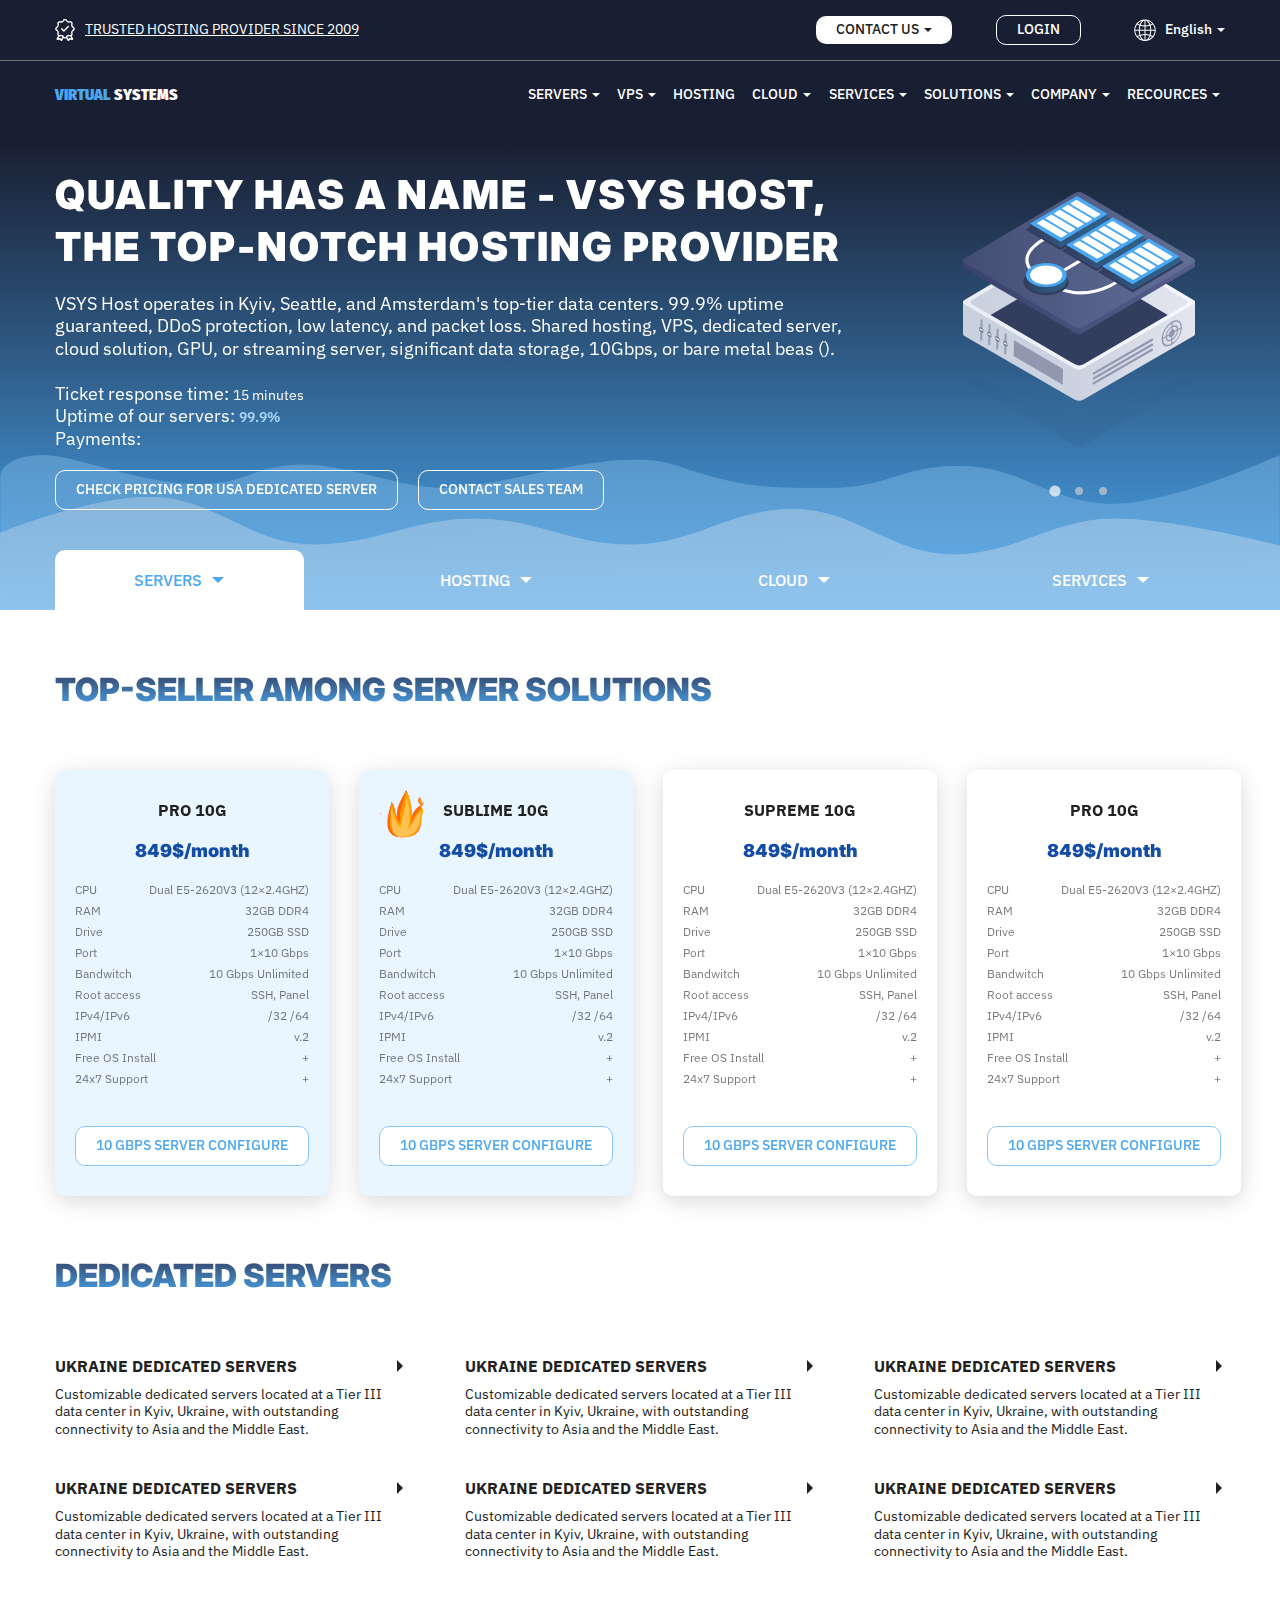
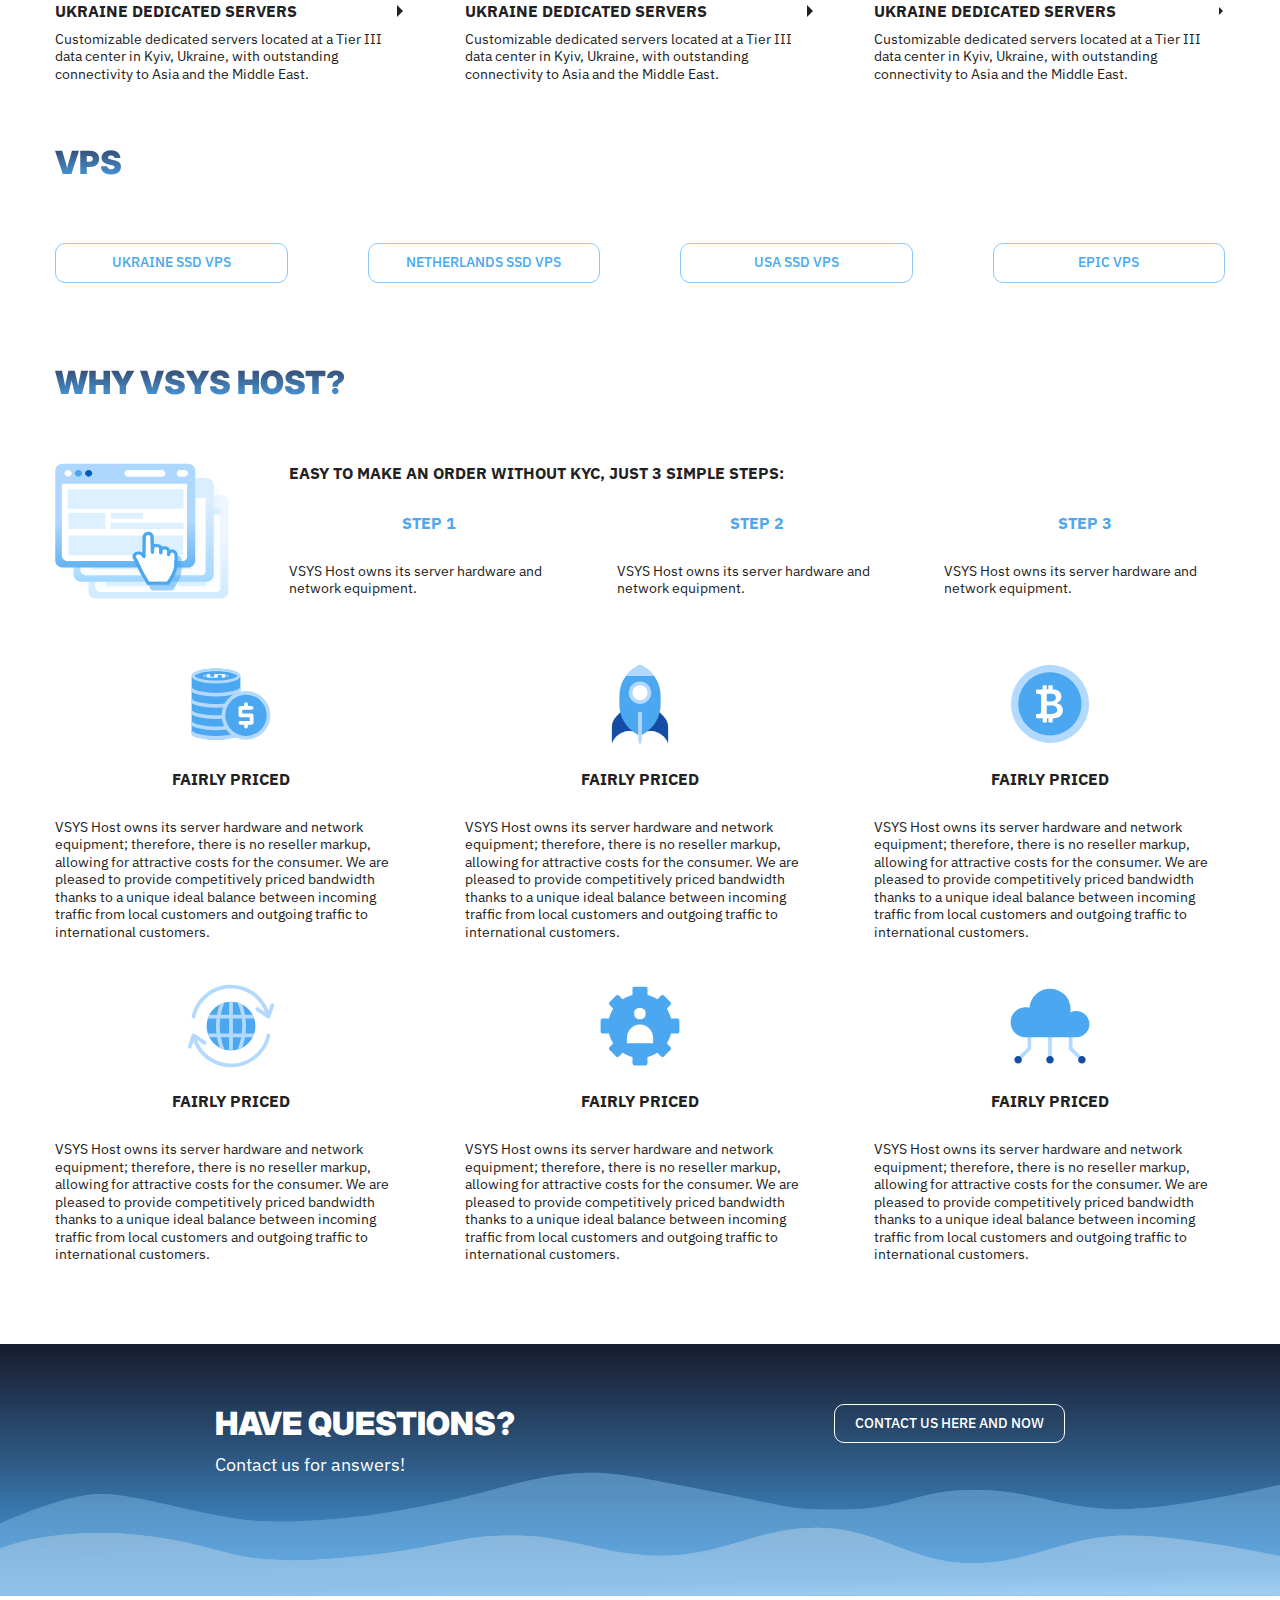
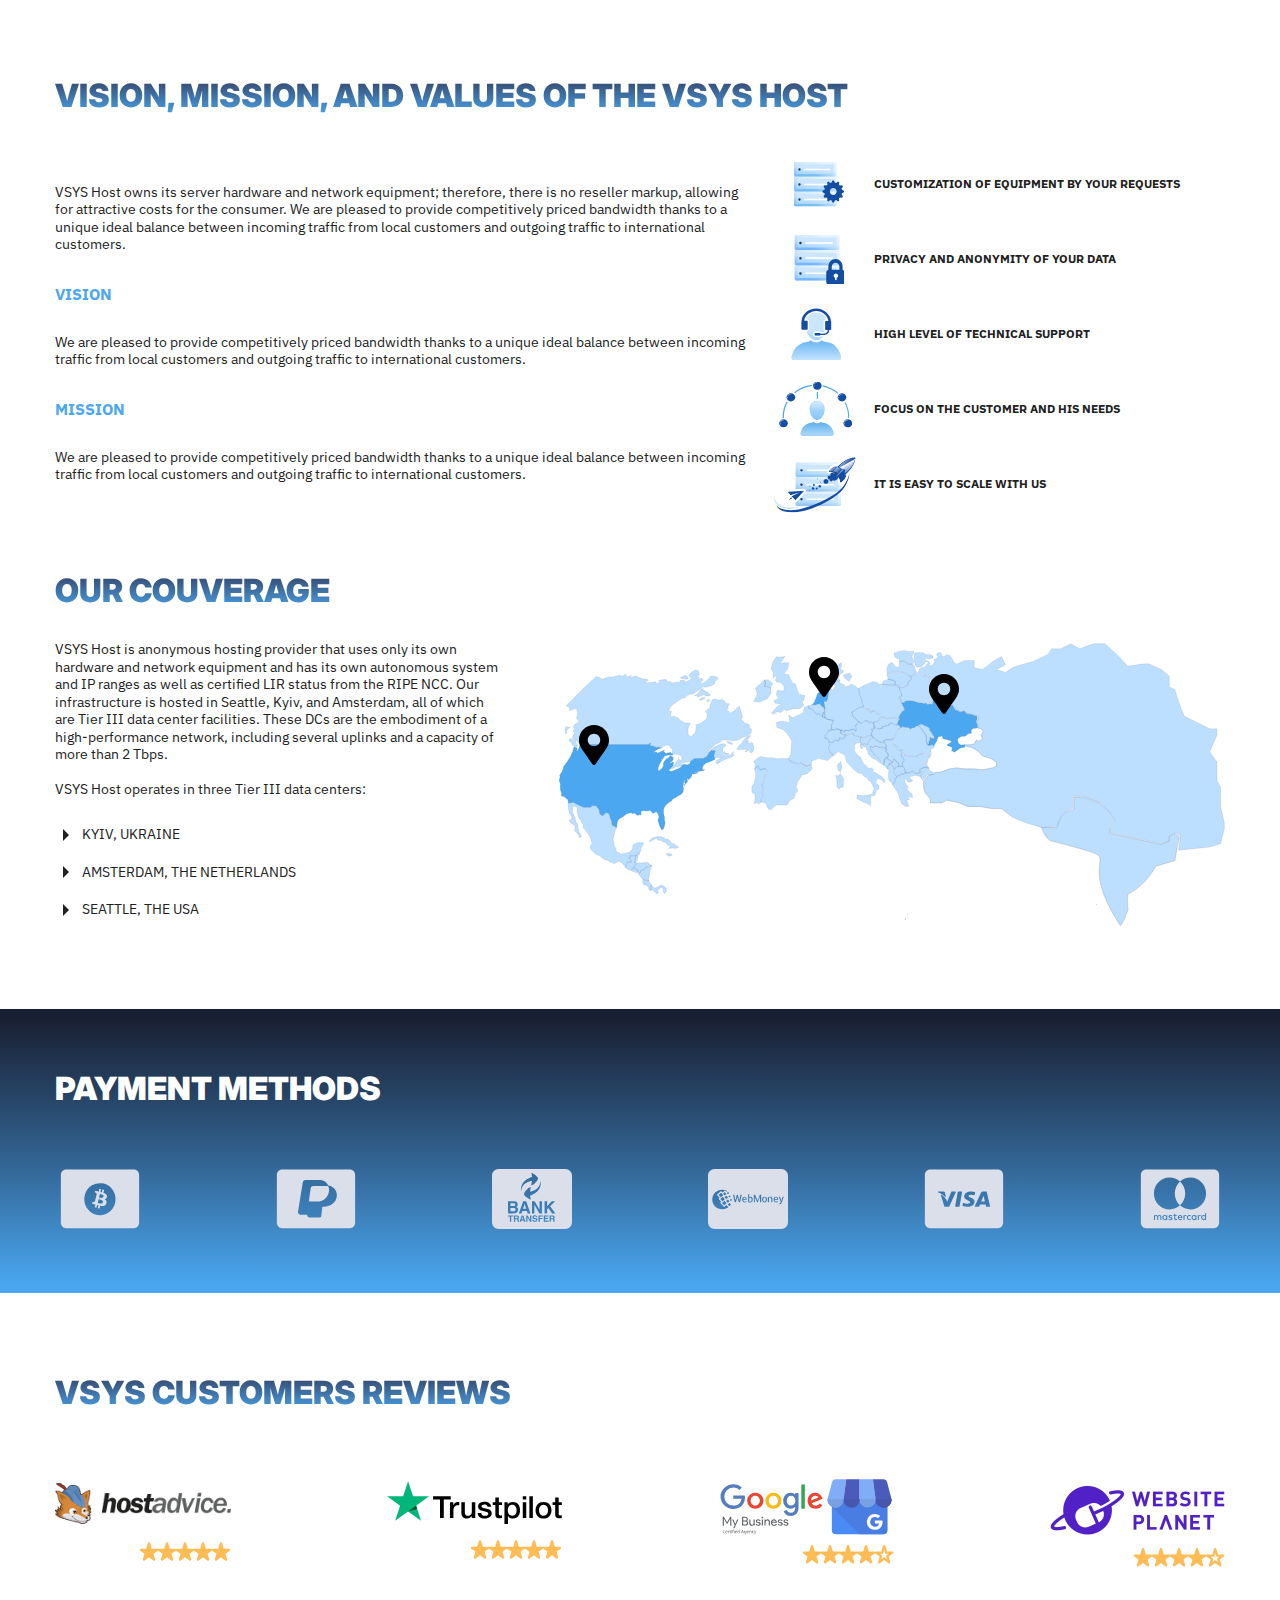
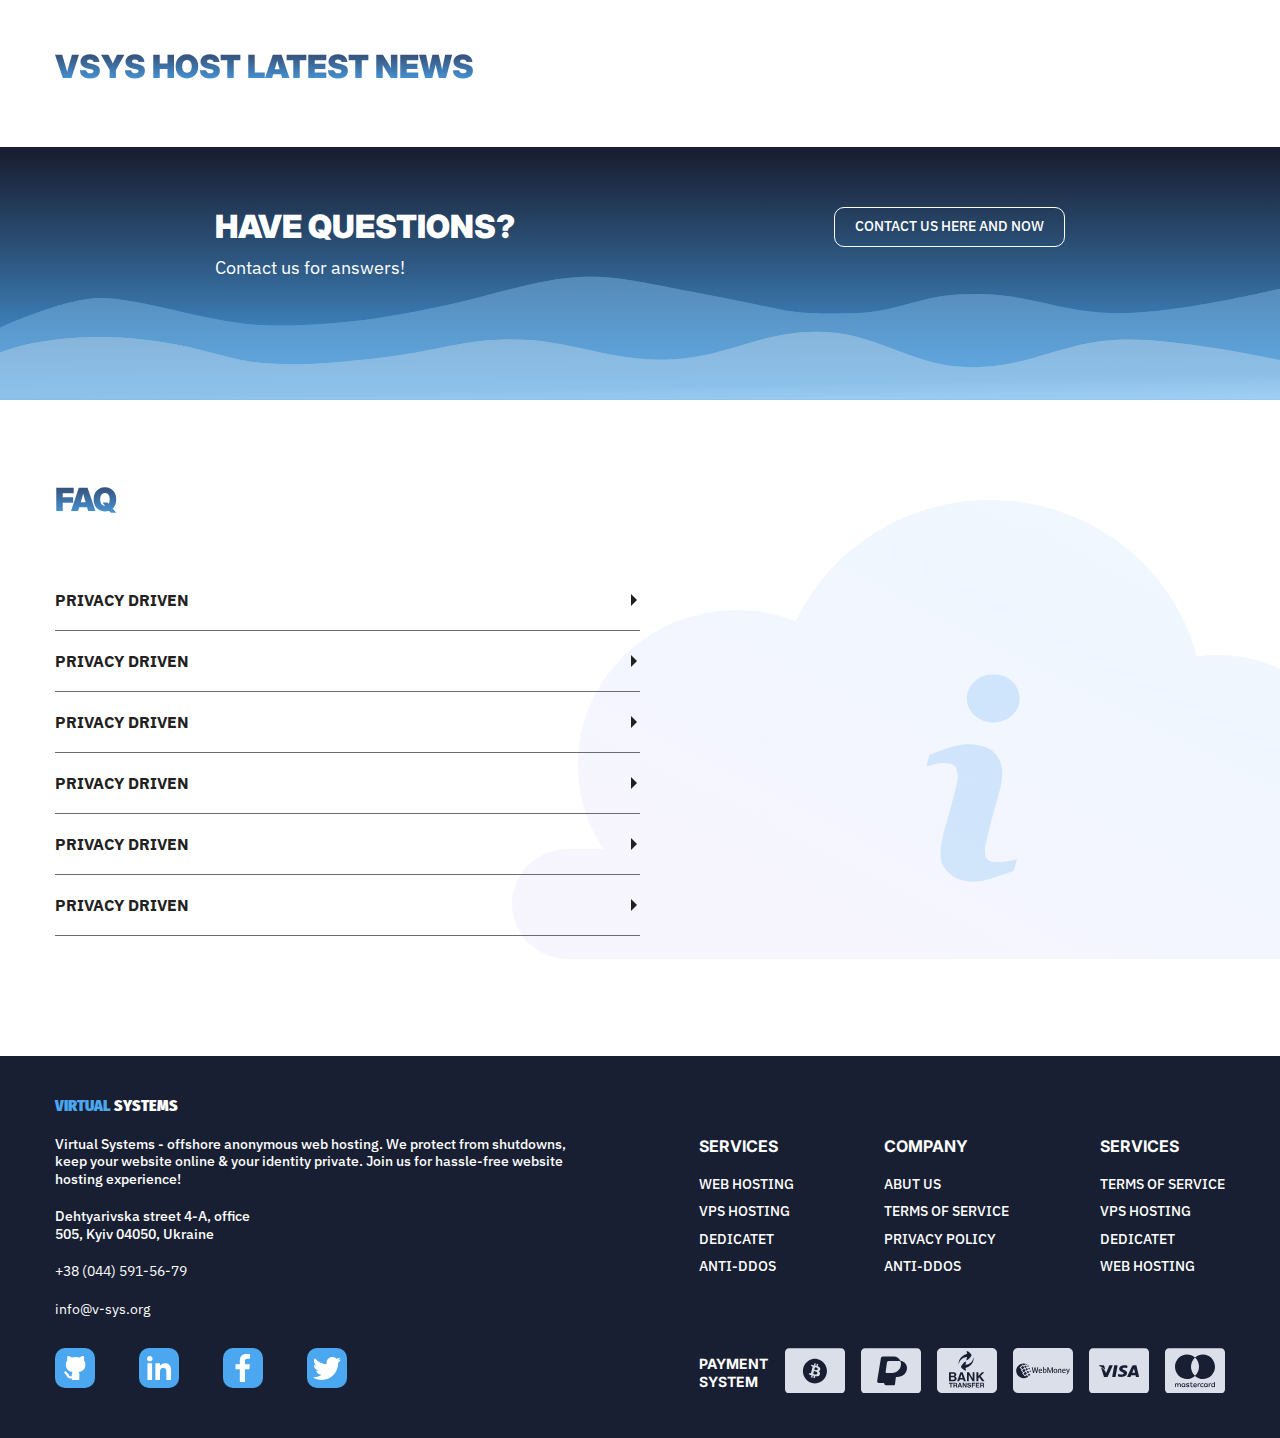
==== index.html @ 3ff2fea0 "1843 2301" ====
<!DOCTYPE html>
<html lang="en">
  <head>
    <meta charset="UTF-8" />
    <meta http-equiv="X-UA-Compatible" content="IE=edge" />
    <meta name="viewport" content="width=device-width, initial-scale=1.0" />
    <title>Document</title>
    <link rel="preconnect" href="https://fonts.googleapis.com" />
    <link rel="preconnect" href="https://fonts.gstatic.com" crossorigin />
    <link
      href="https://fonts.googleapis.com/css2?family=IBM+Plex+Sans:wght@400;500;600;700&display=swap"
      rel="stylesheet"
    />

    <link
      href="https://fonts.googleapis.com/css2?family=Fira+Sans+Condensed:wght@900&display=swap"
      rel="stylesheet"
    />

    <!-- <link
      href="https://fonts.googleapis.com/css2?family=Nunito+Sans:wght@900&display=swap"
      rel="stylesheet"
    /> -->

    <link
      href="https://fonts.googleapis.com/css2?family=Inter:wght@700;900&display=swap"
      rel="stylesheet"
    />

    <!-- <link
      href="https://fonts.googleapis.com/css2?family=Lato:wght@900&display=swap"
      rel="stylesheet"
    /> -->

    <!-- <link
      href="https://fonts.googleapis.com/css2?family=Libre+Franklin:wght@900&display=swap"
      rel="stylesheet"
    /> -->

    <!-- <link
      href="https://fonts.googleapis.com/css2?family=Montserrat:wght@900&display=swap"
      rel="stylesheet"
    /> -->
    <!-- <link href="
https://cdn.jsdelivr.net/npm/@splidejs/splide@4.1.4/dist/css/splide.min.css
" rel="stylesheet"></link> -->
    <link rel="stylesheet" href="./css/splide.min.css" />

    <link rel="stylesheet" href="./css/main.min.css" />
  </head>
  <body>
    <!-- Header -->

    <header class="page-header">
      <!-- Topbar  -->

      <div class="container">
        <div class="topbar">
          <div class="topbar-quality">
            <a class="topbar-quality__link" href="#">
              <svg class="topbar-quality__svg" width="40" height="40">
                <use href="./images/sprite.svg#quality-badge"></use>
              </svg>
              <p class="topbar-quality__title">
                TRUSTED HOSTING PROVIDER SINCE 2009
              </p>
              <span class="menu-arrow--right"></span>
            </a>
          </div>

          <ul class="topbar-buttons">
            <li class="navbar__item">
              <a
                class="dropdown__button button button--sm button--white"
                href="#"
                >CONTACT US<span class="menu-arrow"></span
              ></a>
              <ul class="dropdown__menu dropdown--mt14 dropdown__menu--white">
                <li>
                  <a class="dropdown__link dropdown__link--black" href="#"
                    >OPEN A NEW SUPPORT TICKET</a
                  >
                </li>
                <li>
                  <a class="dropdown__link dropdown__link--black" href="#"
                    >CONTACT US FORM</a
                  >
                </li>
                <li>
                  <a class="dropdown__link dropdown__link--black" href="#"
                    >LIVE CHAT</a
                  >
                </li>
                <li>
                  <a class="dropdown__link dropdown__link--black" href="#"
                    >E-MAIL: INFO@VSYS.HOST</a
                  >
                </li>
                <li>
                  <a class="dropdown__link dropdown__link--black" href="#"
                    >TEL: +380 (44) 591-5679</a
                  >
                </li>
              </ul>
            </li>

            <li class="topbar__item">
              <button class="button button--transparent button--sm">
                LOGIN
              </button>
            </li>

            <li class="navbar__item">
              <a class="dropdown__button button--lang">
                <svg class="planet-icon" width="40" height="40">
                  <use href="./images/sprite.svg#planet-icon"></use>
                </svg>
                English <span class="menu-arrow"></span>
              </a>
              <ul
                class="dropdown__menu dropdown__menu--lang dropdown__menu--white"
              >
                <li>
                  <a class="dropdown__link dropdown__link--black" href="#"
                    >UA</a
                  >
                </li>
                <li>
                  <a class="dropdown__link dropdown__link--black" href="#"
                    >Русский</a
                  >
                </li>
                <li></li>
              </ul>
            </li>
          </ul>
        </div>
      </div>
      <div class="topbar--bottomline"></div>

      <!-- Navbar -->

      <div class="container">
        <div class="navbar">
          <a class="vsys-logo vsys-logo--christmas-hat" href="#">
            <span class="vsys-logo__virtual">virtual </span>systems</a
          >

          <button class="menu-button" type="button" data-menu-button>
            <svg width="40px" height="40px">
              <use
                class="icon-close"
                href="images/sprite.svg#header-menu-close-icon"
              ></use>
              <use
                class="icon-menu"
                href="images/sprite.svg#header-menu-icon"
              ></use>
            </svg>
          </button>

          <div class="mobile-menu" id="mobile-menu" data-menu>
            <ul class="navbar__list mobile-menu__container">
              <li class="navbar__item">
                <button class="dropdown__button">
                  Servers<span class="menu-arrow"></span>
                </button>
                <ul class="dropdown__menu">
                  <li>
                    <a class="dropdown__link" href="#">OFFSHORE SERVERS</a>
                  </li>
                  <li>
                    <a class="dropdown__link" href="#"
                      >SERVERS IN THE NETHERLANDS</a
                    >
                  </li>
                  <li>
                    <a class="dropdown__link" href="#">SERVERS IN THE USA</a>
                  </li>
                  <li>
                    <a class="dropdown__link" href="#">10 GBPS SERVERS</a>
                  </li>
                  <li>
                    <a class="dropdown__link" href="#">20 GBPS SERVERS</a>
                  </li>
                  <li>
                    <a class="dropdown__link" href="#">STREAMING SERVERS</a>
                  </li>
                  <li>
                    <a class="dropdown__link" href="#">GPU SERVERS</a>
                  </li>
                  <li>
                    <a class="dropdown__link" href="#">NVME DEDICATED SERVER</a>
                  </li>
                  <li>
                    <a class="dropdown__link" href="#">STORAGE SERVERS</a>
                  </li>
                  <li>
                    <a class="dropdown__link" href="#">SSD STORAGE SERVERS</a>
                  </li>
                </ul>
              </li>

              <li class="navbar__item">
                <button class="dropdown__button">
                  VPS<span class="menu-arrow"></span>
                </button>
                <ul class="dropdown__menu">
                  <li>
                    <a class="dropdown__link" href="#">OFFSHORE SERVERS</a>
                  </li>
                  <li>
                    <a class="dropdown__link" href="#"
                      >SERVERS IN THE NETHERLANDS</a
                    >
                  </li>
                  <li>
                    <a class="dropdown__link" href="#">SERVERS IN THE USA</a>
                  </li>
                  <li>
                    <a class="dropdown__link" href="#">10 GBPS SERVERS</a>
                  </li>
                  <li>
                    <a class="dropdown__link" href="#">20 GBPS SERVERS</a>
                  </li>
                  <li>
                    <a class="dropdown__link" href="#">STREAMING SERVERS</a>
                  </li>
                  <li>
                    <a class="dropdown__link" href="#">GPU SERVERS</a>
                  </li>
                  <li>
                    <a class="dropdown__link" href="#">NVME DEDICATED SERVER</a>
                  </li>
                  <li>
                    <a class="dropdown__link" href="#">STORAGE SERVERS</a>
                  </li>
                  <li>
                    <a class="dropdown__link" href="#">SSD STORAGE SERVERS</a>
                  </li>
                </ul>
              </li>

              <li class="navbar__item">
                <a class="dropdown__button" href="#">Hosting</a>
              </li>

              <li class="navbar__item">
                <button class="dropdown__button" href="#">
                  Cloud<span class="menu-arrow"></span>
                </button>
                <ul class="dropdown__menu">
                  <li>
                    <a class="dropdown__link" href="#">OFFSHORE SERVERS</a>
                  </li>
                  <li>
                    <a class="dropdown__link" href="#"
                      >SERVERS IN THE NETHERLANDS</a
                    >
                  </li>
                  <li>
                    <a class="dropdown__link" href="#">SERVERS IN THE USA</a>
                  </li>
                  <li>
                    <a class="dropdown__link" href="#">10 GBPS SERVERS</a>
                  </li>
                  <li>
                    <a class="dropdown__link" href="#">20 GBPS SERVERS</a>
                  </li>
                  <li>
                    <a class="dropdown__link" href="#">STREAMING SERVERS</a>
                  </li>
                  <li>
                    <a class="dropdown__link" href="#">GPU SERVERS</a>
                  </li>
                  <li>
                    <a class="dropdown__link" href="#">NVME DEDICATED SERVER</a>
                  </li>
                  <li>
                    <a class="dropdown__link" href="#">STORAGE SERVERS</a>
                  </li>
                  <li>
                    <a class="dropdown__link" href="#">SSD STORAGE SERVERS</a>
                  </li>
                </ul>
              </li>

              <li class="navbar__item">
                <button class="dropdown__button" href="#">
                  Services<span class="menu-arrow"></span>
                </button>
                <ul class="dropdown__menu">
                  <li>
                    <a class="dropdown__link" href="#">OFFSHORE SERVERS</a>
                  </li>
                  <li>
                    <a class="dropdown__link" href="#"
                      >SERVERS IN THE NETHERLANDS</a
                    >
                  </li>
                  <li>
                    <a class="dropdown__link" href="#">SERVERS IN THE USA</a>
                  </li>
                  <li>
                    <a class="dropdown__link" href="#">10 GBPS SERVERS</a>
                  </li>
                  <li>
                    <a class="dropdown__link" href="#">20 GBPS SERVERS</a>
                  </li>
                  <li>
                    <a class="dropdown__link" href="#">STREAMING SERVERS</a>
                  </li>
                  <li>
                    <a class="dropdown__link" href="#">GPU SERVERS</a>
                  </li>
                  <li>
                    <a class="dropdown__link" href="#">NVME DEDICATED SERVER</a>
                  </li>
                  <li>
                    <a class="dropdown__link" href="#">STORAGE SERVERS</a>
                  </li>
                  <li>
                    <a class="dropdown__link" href="#">SSD STORAGE SERVERS</a>
                  </li>
                </ul>
              </li>

              <li class="navbar__item">
                <button class="dropdown__button" href="#">
                  Solutions<span class="menu-arrow"></span>
                </button>
                <ul class="dropdown__menu">
                  <li>
                    <a class="dropdown__link" href="#">OFFSHORE SERVERS</a>
                  </li>
                  <li>
                    <a class="dropdown__link" href="#"
                      >SERVERS IN THE NETHERLANDS</a
                    >
                  </li>
                  <li>
                    <a class="dropdown__link" href="#">SERVERS IN THE USA</a>
                  </li>
                  <li>
                    <a class="dropdown__link" href="#">10 GBPS SERVERS</a>
                  </li>
                  <li>
                    <a class="dropdown__link" href="#">20 GBPS SERVERS</a>
                  </li>
                  <li>
                    <a class="dropdown__link" href="#">STREAMING SERVERS</a>
                  </li>
                  <li>
                    <a class="dropdown__link" href="#">GPU SERVERS</a>
                  </li>
                  <li>
                    <a class="dropdown__link" href="#">NVME DEDICATED SERVER</a>
                  </li>
                  <li>
                    <a class="dropdown__link" href="#">STORAGE SERVERS</a>
                  </li>
                  <li>
                    <a class="dropdown__link" href="#">SSD STORAGE SERVERS</a>
                  </li>
                </ul>
              </li>

              <li class="navbar__item">
                <button class="dropdown__button" href="#">
                  Company<span class="menu-arrow"></span>
                </button>
                <ul class="dropdown__menu">
                  <li>
                    <a class="dropdown__link" href="#">OFFSHORE SERVERS</a>
                  </li>
                  <li>
                    <a class="dropdown__link" href="#"
                      >SERVERS IN THE NETHERLANDS</a
                    >
                  </li>
                  <li>
                    <a class="dropdown__link" href="#">SERVERS IN THE USA</a>
                  </li>
                  <li>
                    <a class="dropdown__link" href="#">10 GBPS SERVERS</a>
                  </li>
                  <li>
                    <a class="dropdown__link" href="#">20 GBPS SERVERS</a>
                  </li>
                  <li>
                    <a class="dropdown__link" href="#">STREAMING SERVERS</a>
                  </li>
                  <li>
                    <a class="dropdown__link" href="#">GPU SERVERS</a>
                  </li>
                  <li>
                    <a class="dropdown__link" href="#">NVME DEDICATED SERVER</a>
                  </li>
                  <li>
                    <a class="dropdown__link" href="#">STORAGE SERVERS</a>
                  </li>
                  <li>
                    <a class="dropdown__link" href="#">SSD STORAGE SERVERS</a>
                  </li>
                </ul>
              </li>

              <li class="navbar__item">
                <button class="dropdown__button" href="#">
                  Recources<span class="menu-arrow"></span>
                </button>
                <ul class="dropdown__menu">
                  <li>
                    <a class="dropdown__link" href="#">OFFSHORE SERVERS</a>
                  </li>
                  <li>
                    <a class="dropdown__link" href="#"
                      >SERVERS IN THE NETHERLANDS</a
                    >
                  </li>
                  <li>
                    <a class="dropdown__link" href="#">SERVERS IN THE USA</a>
                  </li>
                  <li>
                    <a class="dropdown__link" href="#">10 GBPS SERVERS</a>
                  </li>
                  <li>
                    <a class="dropdown__link" href="#">20 GBPS SERVERS</a>
                  </li>
                  <li>
                    <a class="dropdown__link" href="#">STREAMING SERVERS</a>
                  </li>
                  <li>
                    <a class="dropdown__link" href="#">GPU SERVERS</a>
                  </li>
                  <li>
                    <a class="dropdown__link" href="#">NVME DEDICATED SERVER</a>
                  </li>
                  <li>
                    <a class="dropdown__link" href="#">STORAGE SERVERS</a>
                  </li>
                  <li>
                    <a class="dropdown__link" href="#">SSD STORAGE SERVERS</a>
                  </li>
                </ul>
              </li>

              <div class="mobile-menu__buttons">
                <button class="button button--transparent button--sm">
                  LOGIN
                </button>

                <div class="navbar__item navbar__item--width">
                  <a class="dropdown__button button--lang">
                    <svg class="planet-icon" width="40" height="40">
                      <use href="./images/sprite.svg#planet-icon"></use>
                    </svg>
                    English <span class="menu-arrow"></span>
                  </a>
                  <ul
                    class="dropdown__menu dropdown__menu--lang dropdown__menu--white"
                  >
                    <li>
                      <a class="dropdown__link dropdown__link--black" href="#"
                        >UA</a
                      >
                    </li>
                    <li>
                      <a class="dropdown__link dropdown__link--black" href="#"
                        >Русский</a
                      >
                    </li>
                    <li></li>
                  </ul>
                </div>
              </div>
            </ul>
          </div>
        </div>
      </div>
    </header>

    <!-- Main  -->

    <main>
      <!-- Hero -->

      <section class="hero">
        <div class="hero__background-img"></div>

        <div class="container section">
          <div class="splide">
            <div class="splide__track">
              <ul class="splide__list">
                <li class="splide__slide">
                  <div class="hero__content">
                    <div class="hero__thumb">
                      <div class="hero__info">
                        <h1 class="hero__title">
                          Quality has a name - Vsys Host,
                          <span class="hero__title--nowrap"><br /></span>
                          the top-notch hosting provider
                        </h1>
                        <p class="hero__description">
                          VSYS Host operates in Kyiv, Seattle, and Amsterdam's
                          top-tier data centers. 99.9% uptime guaranteed, DDoS
                          protection, low latency, and packet loss. Shared
                          hosting, VPS, dedicated server, cloud solution, GPU,
                          or streaming server, significant data storage, 10Gbps,
                          or bare metal beas ().

                          <br /><br />
                          Ticket response time:
                          <span class="text--lightwhite">15 minutes</span><br />
                          Uptime of our servers:
                          <span class="text--lightblue">99.9% </span
                          ><br />Payments:
                        </p>
                      </div>

                      <div class="hero__image">
                        <img
                          width="222px"
                          class="hero__svg"
                          src="./images/balancing-blue.svg"
                          alt="Server illustration"
                        />
                      </div>
                    </div>

                    <div class="hero__buttons">
                      <a class="button button--transparent" href=""
                        >CHECK PRICING FOR USA DEDICATED SERVER</a
                      >
                      <button class="button button--transparent">
                        CONTACT SALES TEAM
                      </button>
                    </div>
                  </div>
                </li>

                <li class="splide__slide">
                  <div class="hero__content">
                    <div class="hero__thumb">
                      <div class="hero__info">
                        <h1 class="hero__title">
                          Quality has a name - Vsys Host,
                          <span class="hero__title--nowrap"></span>
                          the top-notch hosting provider
                        </h1>
                        <p class="hero__description">
                          VSYS Host operates in Kyiv, Seattle, and Amsterdam's
                          top-tier data centers. 99.9% uptime guaranteed, DDoS
                          protection, low latency, and packet loss.

                          <br /><br />
                          Ticket response time:
                          <span class="text--lightwhite">15 minutes</span><br />
                          Uptime of our servers:
                          <span class="text--lightblue">99.9% </span
                          ><br />Payments:
                        </p>
                      </div>

                      <div class="hero__image">
                        <img
                          width="222px"
                          class="hero__svg"
                          src="./images/balancing-blue.svg"
                          alt="Server illustration"
                        />
                      </div>
                    </div>

                    <div class="hero__buttons">
                      <a class="button button--transparent" href=""
                        >CHECK PRICING FOR USA DEDICATED SERVER</a
                      >
                      <button class="button button--transparent">
                        CONTACT SALES TEAM
                      </button>
                    </div>
                  </div>
                </li>

                <li class="splide__slide">
                  <div class="hero__content">
                    <div class="hero__thumb">
                      <div class="hero__info">
                        <h1 class="hero__title">
                          Quality has a name - Vsys Host,
                          <span class="hero__title--nowrap"></span>
                          the top-notch hosting provider
                        </h1>
                        <p class="hero__description">
                          VSYS Host operates in Kyiv, Seattle, and Amsterdam's
                          top-tier data centers. 99.9% uptime guaranteed, DDoS
                          protection, low latency, and packet loss. Shared
                          hosting, VPS, dedicated server, cloud solution, GPU,
                          or streaming server, significant data storage, 10Gbps,
                          or bare metal beas ().

                          <br /><br />
                          Ticket response time:
                          <span class="text--lightwhite">15 minutes</span><br />
                          Uptime of our servers:
                          <span class="text--lightblue">99.9% </span
                          ><br />Payments:
                        </p>
                      </div>

                      <div class="hero__image">
                        <img
                          width="222px"
                          class="hero__svg"
                          src="./images/balancing-blue.svg"
                          alt="Server illustration"
                        />
                      </div>
                    </div>

                    <div class="hero__buttons">
                      <a class="button button--transparent" href=""
                        >CHECK PRICING FOR USA DEDICATED SERVER</a
                      >
                      <button class="button button--transparent">
                        CONTACT SALES TEAM
                      </button>
                    </div>
                  </div>
                </li>
              </ul>
            </div>
          </div>
        </div>

        <!-- swiper slider -->

        <!-- <div class="container section">
          <div class="slider__viewbox swiper">
            <ul class="slider-content swiper-wrapper">
              <li class="slider__container swiper-slide">
                <div class="hero__content">
                  <div class="hero__thumb">
                    <div class="hero__info">
                      <h1 class="hero__title">
                        Quality has a name - Vsys Host,
                        <span class="hero__title--nowrap"></span>
                        the top-notch hosting provider
                      </h1>
                      <p class="hero__description">
                        VSYS Host operates in Kyiv, Seattle, and Amsterdam's
                        top-tier data centers. 99.9% uptime guaranteed, DDoS
                        protection, low latency, and packet loss. Shared
                        hosting, VPS, dedicated server, cloud solution, GPU, or
                        streaming server, significant data storage, 10Gbps, or
                        bare metal beas (). protection, low latency, and packet
                        loss. Shared hosting, VPS, dedicated server, cloud
                        solution, GPU, or streaming server, significant data
                        storage, 10Gbps, or bare metal beas ().

                        <br /><br />
                        Ticket response time:
                        <span class="text--lightwhite">15 minutes</span><br />
                        Uptime of our servers:
                        <span class="text--lightblue">99.9% </span
                        ><br />Payments:
                      </p>
                    </div>

                    <div class="hero__image">
                      <img
                        width="222px"
                        class="hero__svg"
                        src="./images/balancing-blue.svg"
                        alt="Server illustration"
                      />
                    </div>
                  </div>

                  <div class="hero__buttons">
                    <a class="button button--transparent" href=""
                      >CHECK PRICING FOR USA DEDICATED SERVER</a
                    >
                    <button class="button button--transparent">
                      CONTACT SALES TEAM
                    </button>
                  </div>
                </div>
              </li>

              <li class="slider__container swiper-slide">
                <div class="hero__content">
                  <div class="hero__thumb">
                    <div class="hero__info">
                      <h1 class="hero__title">
                        Quality has a name - Vsys Host,
                        <span class="hero__title--nowrap"></span>
                        the top-notch hosting provider
                      </h1>
                      <p class="hero__description">
                        VSYS Host operates in Kyiv, Seattle, and Amsterdam's
                        top-tier data centers. 99.9% uptime guaranteed, DDoS
                        protection, low latency, and packet loss. Shared
                        hosting, VPS, dedicated server, cloud solution, GPU, or
                        streaming server, significant data storage, 10Gbps, or
                        bare metal beas ().

                        <br /><br />
                        Ticket response time:
                        <span class="text--lightwhite">15 minutes</span><br />
                        Uptime of our servers:
                        <span class="text--lightblue">99.9% </span
                        ><br />Payments:
                      </p>
                    </div>

                    <div class="hero__image">
                      <img
                        width="222px"
                        class="hero__svg"
                        src="./images/balancing-blue.svg"
                        alt="Server illustration"
                      />
                    </div>
                  </div>

                  <div class="hero__buttons">
                    <a class="button button--transparent" href=""
                      >CHECK PRICING FOR USA DEDICATED SERVER</a
                    >
                    <button class="button button--transparent">
                      CONTACT SALES TEAM
                    </button>
                  </div>
                </div>
              </li>

              <li class="slider__container swiper-slide">
                <div class="hero__content">
                  <div class="hero__thumb">
                    <div class="hero__info">
                      <h1 class="hero__title">
                        Quality has a name - Vsys Host,
                        <span class="hero__title--nowrap"></span>
                        the top-notch hosting provider
                      </h1>
                      <p class="hero__description">
                        VSYS Host operates in Kyiv, Seattle, and Amsterdam's
                        top-tier data centers. 99.9% uptime guaranteed, DDoS
                        protection, low latency, and packet loss. Shared
                        hosting, VPS, dedicated server, cloud solution, GPU, or
                        streaming server, significant data storage, 10Gbps, or
                        bare metal beas ().

                        <br /><br />
                        Ticket response time:
                        <span class="text--lightwhite">15 minutes</span><br />
                        Uptime of our servers:
                        <span class="text--lightblue">99.9% </span
                        ><br />Payments:
                      </p>
                    </div>

                    <div class="hero__image">
                      <img
                        width="222px"
                        class="hero__svg"
                        src="./images/balancing-blue.svg"
                        alt="Server illustration"
                      />
                    </div>
                  </div>

                  <div class="hero__buttons">
                    <a class="button button--transparent" href=""
                      >CHECK PRICING FOR USA DEDICATED SERVER</a
                    >
                    <button class="button button--transparent">
                      CONTACT SALES TEAM
                    </button>
                  </div>
                </div>
              </li>
            </ul>

            <div class="swiper-pagination"></div>

          </div>
        </div> -->
      </section>

      <!-- Services  -->

      <section class="services">
        <div class="container">
          <div class="services__container">
            <input
              checked
              type="radio"
              name="services_menu_toggle"
              id="servers_button"
              class="services-menu__button"
            />

            <input
              type="radio"
              name="services_menu_toggle"
              id="hosting_button"
              class="services-menu__button"
            />

            <input
              type="radio"
              name="services_menu_toggle"
              id="cloud_button"
              class="services-menu__button"
            />

            <input
              type="radio"
              name="services_menu_toggle"
              id="services_button"
              class="services-menu__button"
            />

            <ul class="services-menu">
              <li class="services-menu__item">
                <label
                  tabindex="0"
                  for="servers_button"
                  class="services-menu__label"
                  >Servers <span class="menu-arrow--big"></span
                ></label>
              </li>

              <li class="services-menu__item">
                <label
                  tabindex="0"
                  for="hosting_button"
                  class="services-menu__label"
                  >Hosting <span class="menu-arrow--big"></span>
                </label>
              </li>

              <li class="services-menu__item">
                <label
                  tabindex="0"
                  for="cloud_button"
                  class="services-menu__label"
                  >Cloud <span class="menu-arrow--big"></span
                ></label>
              </li>

              <li class="services-menu__item">
                <label
                  tabindex="0"
                  for="services_button"
                  class="services-menu__label"
                  >Services <span class="menu-arrow--big"></span
                ></label>
              </li>
            </ul>

            <div id="serversContent">
              <!-- <div class="services-label__box">
                <p class="services-label__title">Dedicated from $18 /month</p>
                <p class="services-label__title">Vps from $18 /month</p>
              </div> -->
              <h2 class="section-title section-title--gradient">
                TOP-SELLER AMONG SERVER SOLUTIONS
              </h2>

              <ul class="services-cards__list">
                <li class="services-cards__item services-cards__item--blue">
                  <h3 class="section-subtitle services-cards__title">
                    Pro 10G
                  </h3>
                  <p class="services-cards__price">849$/month</p>

                  <p class="services-cards__info">
                    CPU<span class="services-cards__value"
                      >Dual E5-2620V3 (12×2.4GHZ)</span
                    >
                  </p>
                  <p class="services-cards__info">
                    RAM<span class="services-cards__value">32GB DDR4</span>
                  </p>
                  <p class="services-cards__info">
                    Drive<span class="services-cards__value">250GB SSD</span>
                  </p>
                  <p class="services-cards__info">
                    Port<span class="services-cards__value">1×10 Gbps</span>
                  </p>
                  <p class="services-cards__info">
                    Bandwitch<span class="services-cards__value"
                      >10 Gbps Unlimited</span
                    >
                  </p>
                  <p class="services-cards__info">
                    Root access<span class="services-cards__value"
                      >SSH, Panel</span
                    >
                  </p>
                  <p class="services-cards__info">
                    IPv4/IPv6<span class="services-cards__value">/32 /64</span>
                  </p>
                  <p class="services-cards__info">
                    IPMI<span class="services-cards__value">v.2</span>
                  </p>
                  <p class="services-cards__info">
                    Free OS Install<span class="services-cards__value">+</span>
                  </p>
                  <p class="services-cards__info">
                    24x7 Support<span class="services-cards__value">+</span>
                  </p>

                  <a href="#" class="button button-sm button--light"
                    >10 GBPS SERVER CONFIGURE</a
                  >
                </li>

                <li class="services-cards__item services-cards__item--blue">
                  <img
                    class="hotprice-gif"
                    width="70px"
                    src="./images/fire.gif"
                    alt="Hotprice gif animation"
                  />
                  <h3 class="section-subtitle services-cards__title">
                    Sublime 10G
                  </h3>
                  <p class="services-cards__price">849$/month</p>

                  <p class="services-cards__info">
                    CPU<span class="services-cards__value"
                      >Dual E5-2620V3 (12×2.4GHZ)</span
                    >
                  </p>
                  <p class="services-cards__info">
                    RAM<span class="services-cards__value">32GB DDR4</span>
                  </p>
                  <p class="services-cards__info">
                    Drive<span class="services-cards__value">250GB SSD</span>
                  </p>
                  <p class="services-cards__info">
                    Port<span class="services-cards__value">1×10 Gbps</span>
                  </p>
                  <p class="services-cards__info">
                    Bandwitch<span class="services-cards__value"
                      >10 Gbps Unlimited</span
                    >
                  </p>
                  <p class="services-cards__info">
                    Root access<span class="services-cards__value"
                      >SSH, Panel</span
                    >
                  </p>
                  <p class="services-cards__info">
                    IPv4/IPv6<span class="services-cards__value">/32 /64</span>
                  </p>
                  <p class="services-cards__info">
                    IPMI<span class="services-cards__value">v.2</span>
                  </p>
                  <p class="services-cards__info">
                    Free OS Install<span class="services-cards__value">+</span>
                  </p>
                  <p class="services-cards__info">
                    24x7 Support<span class="services-cards__value">+</span>
                  </p>

                  <a href="#" class="button button-sm button--light"
                    >10 GBPS SERVER CONFIGURE</a
                  >
                </li>

                <li class="services-cards__item services-cards__item--white">
                  <h3 class="section-subtitle services-cards__title">
                    Supreme 10G
                  </h3>
                  <p class="services-cards__price">849$/month</p>

                  <p class="services-cards__info">
                    CPU<span class="services-cards__value"
                      >Dual E5-2620V3 (12×2.4GHZ)</span
                    >
                  </p>
                  <p class="services-cards__info">
                    RAM<span class="services-cards__value">32GB DDR4</span>
                  </p>
                  <p class="services-cards__info">
                    Drive<span class="services-cards__value">250GB SSD</span>
                  </p>
                  <p class="services-cards__info">
                    Port<span class="services-cards__value">1×10 Gbps</span>
                  </p>
                  <p class="services-cards__info">
                    Bandwitch<span class="services-cards__value"
                      >10 Gbps Unlimited</span
                    >
                  </p>
                  <p class="services-cards__info">
                    Root access<span class="services-cards__value"
                      >SSH, Panel</span
                    >
                  </p>
                  <p class="services-cards__info">
                    IPv4/IPv6<span class="services-cards__value">/32 /64</span>
                  </p>
                  <p class="services-cards__info">
                    IPMI<span class="services-cards__value">v.2</span>
                  </p>
                  <p class="services-cards__info">
                    Free OS Install<span class="services-cards__value">+</span>
                  </p>
                  <p class="services-cards__info">
                    24x7 Support<span class="services-cards__value">+</span>
                  </p>

                  <a href="#" class="button button-sm button--light"
                    >10 GBPS SERVER CONFIGURE</a
                  >
                </li>

                <li class="services-cards__item services-cards__item--white">
                  <h3 class="section-subtitle services-cards__title">
                    Pro 10G
                  </h3>
                  <p class="services-cards__price">849$/month</p>

                  <p class="services-cards__info">
                    CPU<span class="services-cards__value"
                      >Dual E5-2620V3 (12×2.4GHZ)</span
                    >
                  </p>
                  <p class="services-cards__info">
                    RAM<span class="services-cards__value">32GB DDR4</span>
                  </p>
                  <p class="services-cards__info">
                    Drive<span class="services-cards__value">250GB SSD</span>
                  </p>
                  <p class="services-cards__info">
                    Port<span class="services-cards__value">1×10 Gbps</span>
                  </p>
                  <p class="services-cards__info">
                    Bandwitch<span class="services-cards__value"
                      >10 Gbps Unlimited</span
                    >
                  </p>
                  <p class="services-cards__info">
                    Root access<span class="services-cards__value"
                      >SSH, Panel</span
                    >
                  </p>
                  <p class="services-cards__info">
                    IPv4/IPv6<span class="services-cards__value">/32 /64</span>
                  </p>
                  <p class="services-cards__info">
                    IPMI<span class="services-cards__value">v.2</span>
                  </p>
                  <p class="services-cards__info">
                    Free OS Install<span class="services-cards__value">+</span>
                  </p>
                  <p class="services-cards__info">
                    24x7 Support<span class="services-cards__value">+</span>
                  </p>

                  <a href="#" class="button button-sm button--light"
                    >10 GBPS SERVER CONFIGURE</a
                  >
                </li>
              </ul>

              <h2 class="section-title section-title--gradient">
                Dedicated Servers
              </h2>

              <ul class="services-dedicated__list">
                <li class="services-dedicated__item">
                  <a href="#">
                    <h3 class="section-subtitle services-dedicated__title">
                      UKRAINE DEDICATED SERVERS
                      <span
                        class="menu-arrow menu-arrow--right menu-arrow--big"
                      ></span>
                    </h3>
                    <p>
                      Customizable dedicated servers located at a Tier III data
                      center in Kyiv, Ukraine, with outstanding connectivity to
                      Asia and the Middle East.
                    </p></a
                  >
                </li>

                <li class="services-dedicated__item">
                  <a href="#">
                    <h3 class="section-subtitle services-dedicated__title">
                      UKRAINE DEDICATED SERVERS
                      <span
                        class="menu-arrow menu-arrow--right menu-arrow--big"
                      ></span>
                    </h3>
                    <p>
                      Customizable dedicated servers located at a Tier III data
                      center in Kyiv, Ukraine, with outstanding connectivity to
                      Asia and the Middle East.
                    </p></a
                  >
                </li>

                <li class="services-dedicated__item">
                  <a href="#">
                    <h3 class="section-subtitle services-dedicated__title">
                      UKRAINE DEDICATED SERVERS
                      <span
                        class="menu-arrow menu-arrow--right menu-arrow--big"
                      ></span>
                    </h3>
                    <p>
                      Customizable dedicated servers located at a Tier III data
                      center in Kyiv, Ukraine, with outstanding connectivity to
                      Asia and the Middle East.
                    </p></a
                  >
                </li>

                <li class="services-dedicated__item">
                  <a href="#">
                    <h3 class="section-subtitle services-dedicated__title">
                      UKRAINE DEDICATED SERVERS
                      <span
                        class="menu-arrow menu-arrow--right menu-arrow--big"
                      ></span>
                    </h3>
                    <p>
                      Customizable dedicated servers located at a Tier III data
                      center in Kyiv, Ukraine, with outstanding connectivity to
                      Asia and the Middle East.
                    </p></a
                  >
                </li>

                <li class="services-dedicated__item">
                  <a href="#">
                    <h3 class="section-subtitle services-dedicated__title">
                      UKRAINE DEDICATED SERVERS
                      <span
                        class="menu-arrow menu-arrow--right menu-arrow--big"
                      ></span>
                    </h3>
                    <p>
                      Customizable dedicated servers located at a Tier III data
                      center in Kyiv, Ukraine, with outstanding connectivity to
                      Asia and the Middle East.
                    </p></a
                  >
                </li>

                <li class="services-dedicated__item">
                  <a href="#">
                    <h3 class="section-subtitle services-dedicated__title">
                      UKRAINE DEDICATED SERVERS
                      <span
                        class="menu-arrow menu-arrow--right menu-arrow--big"
                      ></span>
                    </h3>
                    <p>
                      Customizable dedicated servers located at a Tier III data
                      center in Kyiv, Ukraine, with outstanding connectivity to
                      Asia and the Middle East.
                    </p></a
                  >
                </li>

                <li class="services-dedicated__item">
                  <a href="#">
                    <h3 class="section-subtitle services-dedicated__title">
                      UKRAINE DEDICATED SERVERS
                      <span
                        class="menu-arrow menu-arrow--right menu-arrow--big"
                      ></span>
                    </h3>
                    <p>
                      Customizable dedicated servers located at a Tier III data
                      center in Kyiv, Ukraine, with outstanding connectivity to
                      Asia and the Middle East.
                    </p></a
                  >
                </li>

                <li class="services-dedicated__item">
                  <a href="#">
                    <h3 class="section-subtitle services-dedicated__title">
                      UKRAINE DEDICATED SERVERS
                      <span
                        class="menu-arrow menu-arrow--right menu-arrow--big"
                      ></span>
                    </h3>
                    <p>
                      Customizable dedicated servers located at a Tier III data
                      center in Kyiv, Ukraine, with outstanding connectivity to
                      Asia and the Middle East.
                    </p></a
                  >
                </li>

                <li class="services-dedicated__item">
                  <a href="#">
                    <h3 class="section-subtitle services-dedicated__title">
                      UKRAINE DEDICATED SERVERS
                      <span class="menu-arrow menu-arrow--right"></span>
                    </h3>
                    <p>
                      Customizable dedicated servers located at a Tier III data
                      center in Kyiv, Ukraine, with outstanding connectivity to
                      Asia and the Middle East.
                    </p></a
                  >
                </li>
              </ul>

              <h2 class="section-title section-title--gradient">VPS</h2>

              <ul class="services-vps__list">
                <li class="services-vps__item">
                  <a class="button button-sm button--light" href="#"
                    >Ukraine SSD VPS</a
                  >
                </li>
                <li class="services-vps__item">
                  <a class="button button-sm button--light" href="#"
                    >Netherlands SSD VPS</a
                  >
                </li>
                <li class="services-vps__item">
                  <a class="button button-sm button--light" href="#"
                    >usa SSD VPS</a
                  >
                </li>
                <li class="services-vps__item">
                  <a class="button button-sm button--light" href="#"
                    >epic VPS</a
                  >
                </li>
              </ul>
            </div>

            <div id="hostingContent">Hosting</div>

            <div id="cloudContent">Cloud</div>

            <div id="servicesContent">
              <ul class="services-content__list">
                <li class="services-content__item">
                  <h3 class="section-subtitle services-content__title">
                    SAAS - XTREAM UI PANEL
                  </h3>
                  <p>
                    Customizable dedicated servers located at a Tier III data
                    center in Kyiv, Ukraine, with outstanding connectivity to
                    Asia and the Middle East.
                  </p>
                  <a
                    class="services-content__button button button-sm btn-grad"
                    href="#"
                    >Call to action</a
                  >
                </li>

                <li class="services-content__item">
                  <h3 class="section-subtitle services-content__title">
                    DDOS PROTECTION
                  </h3>
                  <p>
                    Customizable dedicated servers located at a Tier III data
                    center in Kyiv, Ukraine, with outstanding connectivity to
                    Asia and the Middle East.
                  </p>
                  <a
                    class="services-content__button button button-sm btn-grad"
                    href="#"
                    >Call
                  </a>
                </li>

                <li class="services-content__item">
                  <h3 class="section-subtitle services-content__title">
                    CRYPTO PAYMENT PROCESSOR
                  </h3>
                  <p>
                    Customizable dedicated servers located at a Tier III data
                    center in Kyiv, Ukraine, with outstanding connectivity to
                    Asia and the Middle East.
                  </p>
                  <a
                    class="services-content__button button button-sm btn-grad"
                    href="#"
                    >Call to action</a
                  >
                </li>

                <li class="services-content__item">
                  <h3 class="section-subtitle services-content__title">
                    colocation
                  </h3>
                  <p>
                    Customizable dedicated servers located at a Tier III data
                    center in Kyiv, Ukraine, with outstanding connectivity to
                    Asia and the Middle East.
                  </p>
                  <a
                    class="services-content__button button button-sm btn-grad"
                    href="#"
                    >Call to action</a
                  >
                </li>
              </ul>
            </div>
          </div>
        </div>
      </section>

      <!-- Advantages  -->

      <section class="advantages">
        <div class="container">
          <h2 class="section-title section-title--gradient">Why vsys host?</h2>

          <div class="advantages-steps">
            <img
              src="./images/advantages-illustratuon_0.svg"
              alt="Illustration"
            />
            <div>
              <h3 class="section-subtitle">
                EASY TO MAKE AN ORDER WITHOUT KYC, JUST 3 simple steps:
              </h3>
              <ul class="advantages-steps__list">
                <li class="advantages-steps__item">
                  <h4
                    class="section-subtitle section-subtitle--blue advantages__subtitle"
                  >
                    STEP 1
                  </h4>
                  <p>
                    VSYS Host owns its server hardware and network equipment.
                  </p>
                </li>
                <li class="advantages-steps__item">
                  <h4
                    class="section-subtitle section-subtitle--blue advantages__subtitle"
                  >
                    STEP 2
                  </h4>
                  <p>
                    VSYS Host owns its server hardware and network equipment.
                  </p>
                </li>
                <li class="advantages-steps__item">
                  <h4
                    class="section-subtitle section-subtitle--blue advantages__subtitle"
                  >
                    STEP 3
                  </h4>
                  <p>
                    VSYS Host owns its server hardware and network equipment.
                  </p>
                </li>
              </ul>
            </div>
          </div>

          <ul class="advantages__list">
            <li class="advantages__item">
              <svg class="advantages__image" width="90px" height="90px">
                <use
                  class="advantages__svg"
                  href="./images/sprite.svg#advantages-image_1"
                ></use>
              </svg>
              <h3 class="section-subtitle advantages__subtitle">
                FAIRLY PRICED
              </h3>
              <p>
                VSYS Host owns its server hardware and network equipment;
                therefore, there is no reseller markup, allowing for attractive
                costs for the consumer. We are pleased to provide competitively
                priced bandwidth thanks to a unique ideal balance between
                incoming traffic from local customers and outgoing traffic to
                international customers.
              </p>
            </li>
            <li class="advantages__item">
              <svg class="advantages__image" width="90px" height="90px">
                <use
                  class="advantages__svg"
                  href="./images/sprite.svg#advantages-image_2"
                ></use>
              </svg>
              <h3 class="section-subtitle advantages__subtitle">
                FAIRLY PRICED
              </h3>
              <p>
                VSYS Host owns its server hardware and network equipment;
                therefore, there is no reseller markup, allowing for attractive
                costs for the consumer. We are pleased to provide competitively
                priced bandwidth thanks to a unique ideal balance between
                incoming traffic from local customers and outgoing traffic to
                international customers.
              </p>
            </li>
            <li class="advantages__item">
              <svg class="advantages__image" width="90px" height="90px">
                <use
                  class="advantages__svg"
                  href="./images/sprite.svg#advantages-image_3"
                ></use>
              </svg>
              <h3 class="section-subtitle advantages__subtitle">
                FAIRLY PRICED
              </h3>
              <p>
                VSYS Host owns its server hardware and network equipment;
                therefore, there is no reseller markup, allowing for attractive
                costs for the consumer. We are pleased to provide competitively
                priced bandwidth thanks to a unique ideal balance between
                incoming traffic from local customers and outgoing traffic to
                international customers.
              </p>
            </li>
            <li class="advantages__item">
              <svg class="advantages__image" width="90px" height="90px">
                <use
                  class="advantages__svg"
                  href="./images/sprite.svg#advantages-image_4"
                ></use>
              </svg>
              <h3 class="section-subtitle advantages__subtitle">
                FAIRLY PRICED
              </h3>
              <p>
                VSYS Host owns its server hardware and network equipment;
                therefore, there is no reseller markup, allowing for attractive
                costs for the consumer. We are pleased to provide competitively
                priced bandwidth thanks to a unique ideal balance between
                incoming traffic from local customers and outgoing traffic to
                international customers.
              </p>
            </li>
            <li class="advantages__item">
              <svg class="advantages__image" width="90px" height="90px">
                <use
                  class="advantages__svg"
                  href="./images/sprite.svg#advantages-image_5"
                ></use>
              </svg>
              <h3 class="section-subtitle advantages__subtitle">
                FAIRLY PRICED
              </h3>
              <p>
                VSYS Host owns its server hardware and network equipment;
                therefore, there is no reseller markup, allowing for attractive
                costs for the consumer. We are pleased to provide competitively
                priced bandwidth thanks to a unique ideal balance between
                incoming traffic from local customers and outgoing traffic to
                international customers.
              </p>
            </li>
            <li class="advantages__item">
              <svg class="advantages__image" width="90px" height="90px">
                <use
                  class="advantages__svg"
                  href="./images/sprite.svg#advantages-image_6"
                ></use>
              </svg>
              <h3 class="section-subtitle advantages__subtitle">
                FAIRLY PRICED
              </h3>
              <p>
                VSYS Host owns its server hardware and network equipment;
                therefore, there is no reseller markup, allowing for attractive
                costs for the consumer. We are pleased to provide competitively
                priced bandwidth thanks to a unique ideal balance between
                incoming traffic from local customers and outgoing traffic to
                international customers.
              </p>
            </li>
          </ul>
        </div>
      </section>

      <!-- Have questions?  -->

      <section class="contact">
        <div class="contact__background-img"></div>
        <div class="container contact__container">
          <div>
            <h2 class="section-title section-title--white">Have questions?</h2>
            <p class="contact__call">Contact us for answers!</p>
          </div>

          <a class="button button--transparent" href="#"
            >CONTACT US HERE AND NOW</a
          >
        </div>
      </section>

      <!-- Vision, mission, and values of the VSYS HOST -->

      <section class="values">
        <div class="container">
          <h2 class="section-title section-title--gradient">
            Vision, mission, and values of the VSYS HOST
          </h2>
          <div class="values__box">
            <div class="values__content--1">
              <p>
                VSYS Host owns its server hardware and network equipment;
                therefore, there is no reseller markup, allowing for attractive
                costs for the consumer. We are pleased to provide competitively
                priced bandwidth thanks to a unique ideal balance between
                incoming traffic from local customers and outgoing traffic to
                international customers.
              </p>

              <div class="">
                <h3 class="section-subtitle section-subtitle--blue">Vision</h3>
                <p>
                  We are pleased to provide competitively priced bandwidth
                  thanks to a unique ideal balance between incoming traffic from
                  local customers and outgoing traffic to international
                  customers.
                </p>
              </div>

              <div>
                <h3 class="section-subtitle section-subtitle--blue">Mission</h3>
                <p>
                  We are pleased to provide competitively priced bandwidth
                  thanks to a unique ideal balance between incoming traffic from
                  local customers and outgoing traffic to international
                  customers.
                </p>
              </div>
            </div>

            <div class="values__content--2">
              <!-- <h3 class="section-subtitle section-subtitle--blue">Values</h3> -->
              <!-- <ul class="values__list--img">
                <li class="values__item">
                  <img
                    class="values__svg"
                    src="./images/value-illustration_1.svg"
                    alt="Value illustration"
                  />
                </li>
                <li class="values__item">
                  <img
                    class="values__svg"
                    src="./images/value-illustration_2.svg"
                    alt="Value illustration"
                  />
                </li>
                <li class="values__item">
                  <img
                    class="values__svg"
                    src="./images/value-illustration_3.svg"
                    alt="Value illustration"
                  />
                </li>
                <li class="values__item">
                  <img
                    class="values__svg"
                    src="./images/value-illustration_4.svg"
                    alt="Value illustration"
                  />
                </li>
                <li class="values__item">
                  <img
                    class="values__svg"
                    src="./images/value-illustration_5.svg"
                    alt="Value illustration"
                  />
                </li>
              </ul> -->

              <ul class="values__list--description">
                <li>
                  <h4
                    class="section-subtitle values__text values__text--before values__text--before_1"
                  >
                    CUSTOMIZATION OF EQUIPMENT BY YOUR REQUESTS
                  </h4>
                </li>

                <li>
                  <h4
                    class="section-subtitle values__text values__text--before values__text--before_2"
                  >
                    PRIVACY AND ANONYMITY OF YOUR DATA
                  </h4>
                </li>

                <li>
                  <h4
                    class="section-subtitle values__text values__text--before values__text--before_3"
                  >
                    HIGH LEVEL OF TECHNICAL SUPPORT
                  </h4>
                </li>

                <li>
                  <h4
                    class="section-subtitle values__text values__text--before values__text--before_4"
                  >
                    FOCUS ON THE CUSTOMER AND HIS NEEDS
                  </h4>
                </li>

                <li>
                  <h4
                    class="section-subtitle values__text values__text--before values__text--before_5"
                  >
                    IT IS EASY TO SCALE WITH US
                  </h4>
                </li>
              </ul>
            </div>
          </div>
        </div>
      </section>

      <!-- Our couverage  -->

      <section class="couverage">
        <div class="container">
          <h2 class="section-title section-title--gradient">Our couverage</h2>
          <div class="couverage__content">
            <div class="couverage__description">
              <p>
                VSYS Host is anonymous hosting provider that uses only its own
                hardware and network equipment and has its own autonomous system
                and IP ranges as well as certified LIR status from the RIPE NCC.
                Our infrastructure is hosted in Seattle, Kyiv, and Amsterdam,
                all of which are Tier III data center facilities. These DCs are
                the embodiment of a high-performance network, including several
                uplinks and a capacity of more than 2 Tbps. <br /><br />
                VSYS Host operates in three Tier III data centers:<br /><br />
              </p>
              <ul class="couverage__list">
                <li class="couverage__item couverage__item--kyiv">
                  <p class="couverage__name">
                    <span
                      class="menu-arrow menu-arrow--right menu-arrow--big"
                    ></span
                    >KYIV, UKRAINE
                  </p>
                </li>
                <li class="couverage__item couverage__item--amsterdam">
                  <p class="couverage__name">
                    <span
                      class="menu-arrow menu-arrow--right menu-arrow--big"
                    ></span
                    >AMSTERDAM, THE NETHERLANDS
                  </p>
                </li>
                <li class="couverage__item couverage__item--seattle">
                  <p class="couverage__name">
                    <span
                      class="menu-arrow menu-arrow--right menu-arrow--big"
                    ></span
                    >SEATTLE, THE USA
                  </p>
                </li>
              </ul>
            </div>
            <div class="couverage__map">
              <img class="couverage__svg" src="./images/map.svg" alt="Map" />
              <svg
                class="couverage__marker couverage__marker--kyiv"
                width="30px"
                height="40px"
              >
                <use href="./images/sprite.svg#map-marker"></use>
              </svg>

              <svg
                class="couverage__marker couverage__marker--amsterdam"
                width="30px"
                height="40px"
              >
                <use href="./images/sprite.svg#map-marker"></use>
              </svg>

              <svg
                class="couverage__marker couverage__marker--seattle"
                width="30px"
                height="40px"
              >
                <use href="./images/sprite.svg#map-marker"></use>
              </svg>
            </div>
          </div>
        </div>
      </section>

      <!-- Payment methods -->

      <section class="payment">
        <div class="container">
          <h2 class="section-title section-title--white">Payment methods</h2>
          <ul class="payment__list">
            <li class="payment__item">
              <svg width="90px" height="60px" class="payment__img">
                <use
                  width="90px"
                  height="60px"
                  class="payment__svg"
                  href="./images/sprite.svg#payment-bitcoin"
                ></use>
              </svg>
            </li>
            <li class="payment__item">
              <svg width="90px" height="60px" class="payment__img">
                <use
                  width="90px"
                  height="60px"
                  class="payment__svg"
                  href="./images/sprite.svg#payment-paypal"
                ></use>
              </svg>
            </li>
            <li class="payment__item">
              <svg width="90px" height="60px" class="payment__img">
                <use
                  width="90px"
                  height="60px"
                  class="payment__svg"
                  href="./images/sprite.svg#payment-bank-transfer"
                ></use>
              </svg>
            </li>
            <li class="payment__item">
              <svg width="90px" height="60px" class="payment__img">
                <use
                  width="90px"
                  height="60px"
                  class="payment__svg"
                  href="./images/sprite.svg#payment-webmoney"
                ></use>
              </svg>
            </li>
            <li class="payment__item">
              <svg width="90px" height="60px" class="payment__img">
                <use
                  width="90px"
                  height="60px"
                  class="payment__svg"
                  href="./images/sprite.svg#payment-visa"
                ></use>
              </svg>
            </li>
            <li class="payment__item">
              <svg width="90px" height="60px" class="payment__img">
                <use
                  width="90px"
                  height="60px"
                  class="payment__svg"
                  href="./images/sprite.svg#payment-mastercard"
                ></use>
              </svg>
            </li>
          </ul>
        </div>
      </section>

      <!-- Customer reviews  -->

      <section class="reviews">
        <div class="container">
          <h2 class="section-title section-title--gradient">
            VSYS CUSTOMERS REVIEWS
          </h2>

          <ul class="reviews__list">
            <li class="reviews__item">
              <a class="reviews__link" href="#"
                ><img
                  class="reviews__logo"
                  src="./images/hostadvice-logo-png.png"
                  alt="Hostadvice logo"
                />
                <svg class="reviews__svg--box" width="92px" height="19px">
                  <use
                    class="reviews__svg"
                    href="./images/sprite.svg#5-stars"
                  ></use>
                </svg>
              </a>
            </li>
            <li class="reviews__item">
              <a class="reviews__link" href="#"
                ><img
                  class="reviews__logo"
                  src="./images/trustpilot-logo-svg.svg"
                  alt="Trustpilot logo" />
                <svg class="reviews__svg--box" width="92px" height="19px">
                  <use href="./images/sprite.svg#5-stars"></use></svg
              ></a>
            </li>
            <li class="reviews__item">
              <a class="reviews__link" href="#"
                ><img
                  class="reviews__logo"
                  src="./images/google-my-business-logo-svg.svg"
                  alt="Google my business logo" />
                <svg class="reviews__svg--box" width="92px" height="19px">
                  <use href="./images/sprite.svg#4-stars"></use></svg
              ></a>
            </li>
            <li class="reviews__item">
              <a class="reviews__link" href="#"
                ><img
                  class="reviews__logo"
                  src="./images/website-planet-logo-png.png"
                  alt="Website planet logo" />
                <svg class="reviews__svg--box" width="92px" height="19px">
                  <use href="./images/sprite.svg#4-stars"></use></svg
              ></a>
            </li>
          </ul>
        </div>
      </section>

      <!-- Latest news(blog articles) -->

      <section class="articles">
        <div class="container">
          <h2 class="section-title section-title--gradient">
            VSYS HOST LATEST NEWS
          </h2>
        </div>
      </section>

      <!-- Have questions?  -->

      <section class="contact">
        <div class="contact__background-img"></div>
        <div class="container contact__container">
          <div>
            <h2 class="section-title section-title--white">Have questions?</h2>
            <p class="contact__call">Contact us for answers!</p>
          </div>

          <a class="button button--transparent" href="#"
            >CONTACT US HERE AND NOW</a
          >
        </div>
      </section>

      <!-- Faq  -->

      <section class="faq">
        <div class="faq__background"></div>
        <div class="section container">
          <h2 class="section-title section-title--gradient">faq</h2>

          <div class="accordion">
            <div class="accordion__item">
              <button class="accordion__btn" type="button">
                <h3 class="section-subtitle accordion__title">
                  PRIVACY DRIVEN
                  <span
                    class="menu-arrow menu-arrow--big menu-arrow--right"
                  ></span>
                </h3>
                <!-- <svg class="accordion__arrow" width="40px" height="40px">
                  <use
                    class="accordion__svg"
                    href="/images/sprite.svg#big-arrow"
                  ></use>
                </svg> -->
              </button>

              <p class="accordion__info">
                Privacy is fundamental human right. Best way to secure private
                data is avoid sharing it online! We will never ask for any
                privacy related data, just enter valid e-mail for communication.
              </p>
            </div>

            <div class="accordion__item">
              <button class="accordion__btn" type="button">
                <h3 class="section-subtitle accordion__title">
                  PRIVACY DRIVEN
                  <span
                    class="menu-arrow menu-arrow--big menu-arrow--right"
                  ></span>
                </h3>
                <!-- <svg class="accordion__arrow" width="40px" height="40px">
                  <use
                    class="accordion__svg"
                    href="/images/sprite.svg#big-arrow"
                  ></use>
                </svg> -->
              </button>

              <p class="accordion__info">
                Privacy is fundamental human right. Best way to secure private
                data is avoid sharing it online! We will never ask for any
                privacy related data, just enter valid e-mail for communication.
              </p>
            </div>

            <div class="accordion__item">
              <button class="accordion__btn" type="button">
                <h3 class="section-subtitle accordion__title">
                  PRIVACY DRIVEN
                  <span
                    class="menu-arrow menu-arrow--big menu-arrow--right"
                  ></span>
                </h3>
                <!-- <svg class="accordion__arrow" width="40px" height="40px">
                  <use
                    class="accordion__svg"
                    href="/images/sprite.svg#big-arrow"
                  ></use>
                </svg> -->
              </button>

              <p class="accordion__info">
                Privacy is fundamental human right. Best way to secure private
                data is avoid sharing it online! We will never ask for any
                privacy related data, just enter valid e-mail for communication.
              </p>
            </div>

            <div class="accordion__item">
              <button class="accordion__btn" type="button">
                <h3 class="section-subtitle accordion__title">
                  PRIVACY DRIVEN
                  <span
                    class="menu-arrow menu-arrow--big menu-arrow--right"
                  ></span>
                </h3>
                <!-- <svg class="accordion__arrow" width="40px" height="40px">
                  <use
                    class="accordion__svg"
                    href="/images/sprite.svg#big-arrow"
                  ></use>
                </svg> -->
              </button>

              <p class="accordion__info">
                Privacy is fundamental human right. Best way to secure private
                data is avoid sharing it online! We will never ask for any
                privacy related data, just enter valid e-mail for communication.
              </p>
            </div>

            <div class="accordion__item">
              <button class="accordion__btn" type="button">
                <h3 class="section-subtitle accordion__title">
                  PRIVACY DRIVEN
                  <span
                    class="menu-arrow menu-arrow--big menu-arrow--right"
                  ></span>
                </h3>
                <!-- <svg class="accordion__arrow" width="40px" height="40px">
                  <use
                    class="accordion__svg"
                    href="/images/sprite.svg#big-arrow"
                  ></use>
                </svg> -->
              </button>

              <p class="accordion__info">
                Privacy is fundamental human right. Best way to secure private
                data is avoid sharing it online! We will never ask for any
                privacy related data, just enter valid e-mail for communication.
              </p>
            </div>

            <div class="accordion__item">
              <button class="accordion__btn" type="button">
                <h3 class="section-subtitle accordion__title">
                  PRIVACY DRIVEN
                  <span
                    class="menu-arrow menu-arrow--big menu-arrow--right"
                  ></span>
                </h3>
                <!-- <svg class="accordion__arrow" width="40px" height="40px">
                  <use
                    class="accordion__svg"
                    href="/images/sprite.svg#big-arrow"
                  ></use>
                </svg> -->
              </button>

              <p class="accordion__info">
                Privacy is fundamental human right. Best way to secure private
                data is avoid sharing it online! We will never ask for any
                privacy related data, just enter valid e-mail for communication.
              </p>
            </div>
          </div>
        </div>
      </section>
    </main>

    <!-- Footer  -->

    <footer class="footer">
      <div class="container">
        <a class="vsys-logo" href="#">
          <span class="vsys-logo__virtual">virtual </span>systems</a
        >
        <div class="footer__content">
          <div>
            <p class="footer__description">
              Virtual Systems - offshore anonymous web hosting. We protect from
              shutdowns, keep your website online & your identity private. Join
              us for hassle-free website hosting experience!
            </p>

            <address>
              <ul class="footer-contacts__list">
                <li>
                  <a class="footer-contacts__adress" href="#"
                    >Dehtyarivska street 4-A, office <br />
                    505, Kyiv 04050, Ukraine</a
                  >
                </li>
                <div>
                  <li>
                    <a class="footer-contacts__phone" href="tel:+380445915679"
                      >+38 (044) 591-56-79</a
                    >
                  </li>
                  <li>
                    <a
                      class="footer-contacts__mail"
                      href="mailto:info@v-sys.org"
                      >info@v-sys.org</a
                    >
                  </li>
                </div>
              </ul>
            </address>
          </div>

          <div class="footer-nav">
            <div class="footer__box">
              <h3 class="section-subtitle footer__subtitle">SERVICES</h3>
              <ul class="footer-nav__list">
                <li><a class="footer-nav__link" href="#">Web hosting</a></li>
                <li><a class="footer-nav__link" href="#">VPS hosting</a></li>
                <li><a class="footer-nav__link" href="#">Dedicatet</a></li>
                <li><a class="footer-nav__link" href="#">Anti-DDoS</a></li>
              </ul>
            </div>

            <div class="footer__box">
              <h3 class="section-subtitle footer__subtitle">COMPANY</h3>
              <ul class="footer-nav__list">
                <li><a class="footer-nav__link" href="#">Abut us</a></li>
                <li>
                  <a class="footer-nav__link" href="#">Terms of service </a>
                </li>
                <li><a class="footer-nav__link" href="#">Privacy policy</a></li>
                <li><a class="footer-nav__link" href="#">Anti-DDoS</a></li>
              </ul>
            </div>

            <div class="footer__box">
              <h3 class="section-subtitle footer__subtitle">SERVICES</h3>
              <ul class="footer-nav__list">
                <li>
                  <a class="footer-nav__link" href="#">Terms of service </a>
                </li>
                <li><a class="footer-nav__link" href="#">VPS hosting</a></li>
                <li><a class="footer-nav__link" href="#">Dedicatet</a></li>
                <li><a class="footer-nav__link" href="#">Web hosting</a></li>
              </ul>
            </div>
          </div>
        </div>

        <div class="footer-info">
          <ul class="footer-social__list">
            <li>
              <a class="footer-social__link" href="#"
                ><svg class="footer-social__svg" width="24px" height="24px">
                  <use
                    class="footer-social__svg--color"
                    href="./images/sprite.svg#github-icon"
                  ></use></svg
              ></a>
            </li>
            <li>
              <a class="footer-social__link" href="#"
                ><svg class="footer-social__svg" width="24px" height="24px">
                  <use
                    class="footer-social__svg--color"
                    href="./images/sprite.svg#linkedin-icon"
                  ></use></svg
              ></a>
            </li>
            <li>
              <a class="footer-social__link" href="#"
                ><svg class="footer-social__svg" width="16px" height="28px">
                  <use
                    class="footer-social__svg--color"
                    href="./images/sprite.svg#facebook-icon"
                  ></use></svg
              ></a>
            </li>
            <li>
              <a class="footer-social__link" href="#"
                ><svg class="footer-social__svg" width="28px" height="23px">
                  <use
                    class="footer-social__svg--color"
                    href="./images/sprite.svg#twitter-icon"
                  ></use></svg
              ></a>
            </li>
          </ul>

          <ul class="footer-payment">
            <h3 class="section-subtitle footer__subtitle">Payment system</h3>
            <li class="footer-payment__item">
              <svg class="footer-payment__img">
                <use href="./images/sprite.svg#payment-bitcoin"></use>
              </svg>
            </li>
            <li class="footer-payment__item">
              <svg class="footer-payment__img">
                <use href="./images/sprite.svg#payment-paypal"></use>
              </svg>
            </li>
            <li class="footer-payment__item">
              <svg class="footer-payment__img">
                <use href="./images/sprite.svg#payment-bank-transfer"></use>
              </svg>
            </li>
            <li class="footer-payment__item">
              <svg class="footer-payment__img">
                <use href="./images/sprite.svg#payment-webmoney"></use>
              </svg>
            </li>
            <li class="footer-payment__item">
              <svg class="footer-payment__img">
                <use href="./images/sprite.svg#payment-visa"></use>
              </svg>
            </li>
            <li class="footer-payment__item">
              <svg class="footer-payment__img">
                <use href="./images/sprite.svg#payment-mastercard"></use>
              </svg>
            </li>
          </ul>
        </div>
      </div>
    </footer>

    <!-- <script src="
https://cdn.jsdelivr.net/npm/@splidejs/splide@4.1.4/dist/js/splide.min.js
"></script> -->

    <script src="./js/dropdown.js"></script>
    <script src="./js/splide.min.js"></script>
    <script src="./js/slider.js" type="module"></script>
    <script src="./js/menu.js"></script>
    <script src="./js/script.js"></script>
  </body>
</html>
---- css/main.min.css ----
*{font-family:var(--primary-font);font-size:14px;margin:0;line-height:1.25;padding:0;box-sizing:border-box}body{color:var(--primary-text-color)}ul{list-style:none}a{color:var(--primary-text-color);text-decoration:none;display:block}img{display:block;height:auto}.container{padding-left:15px;padding-right:15px;margin-left:auto;margin-right:auto}@media screen and (min-width: 375px){.container{width:375px}}@media screen and (min-width: 768px){.container{width:768px}}@media screen and (min-width: 1200px){.container{width:1200px}}.section-title{font-family:var(--title-font);text-transform:uppercase;font-weight:900;font-size:32px;margin:0 0 60px 0}.section-title--gradient{background:-webkit-linear-gradient(#333d5e, #4aa7f0);-webkit-background-clip:text;-webkit-text-fill-color:rgba(0,0,0,0)}.section-title--white{color:var(--secondary-text-color)}.section-subtitle{font-size:16px;text-transform:uppercase;color:var(--primary-text-color);font-weight:700}.section-subtitle--blue{color:var(--accent-color)}.services-content__button{margin-top:20px}.menu-arrow{display:inline-block;width:0;height:0;margin-left:5px;border-top:4px dashed;border-top:4px solid\9 ;border-right:4px solid rgba(0,0,0,0);border-left:4px solid rgba(0,0,0,0)}.menu-arrow--big{border-top:6px dashed;border-top:6px solid\9 ;border-right:6px solid rgba(0,0,0,0);border-left:6px solid rgba(0,0,0,0)}.menu-arrow--right{transform:rotate(-90deg)}.text--lightblue{font-weight:600;color:var(--light-blue-text)}.dropdown__button{border:none;background-color:rgba(0,0,0,0);color:var(--secondary-text-color);text-transform:uppercase;font-weight:500;padding:15px 5px;align-items:center;display:flex;transition:color var(--timing-function)}.dropdown__button:hover,.dropdown__button:focus{color:var(--accent-color)}.button{display:flex;justify-content:center;text-align:center;text-transform:uppercase;font-weight:500;padding:10px 20px;border-radius:10px;white-space:nowrap;cursor:pointer;transition:color var(--timing-function),border var(--timing-function),background-color var(--timing-function),background var(--timing-function);height:max-content;width:max-content}.button--transparent{color:var(--secondary-text-color);background-color:rgba(0,0,0,0);border:1px solid var(--primary-background-color);transition:border var(--timing-function),background-color var(--timing-function),color var(--timing-function)}.button--transparent:hover{color:var(--accent-color);background-color:var(--primary-background-color)}.button--sm{padding:5px 20px}.button--white{color:var(--primary-text-color);background-color:var(--primary-background-color)}.button--white:hover,.button--white:focus{color:var(--accent-color);border-color:var(--light-blue-text)}.button--light{background-color:var(--primary-background-color);color:var(--accent-color);border:1px solid #88c8fa}.button--light:hover,.button--light:focus{background:var(--accent-color);color:var(--secondary-text-color)}.btn-grad{background:linear-gradient(0deg, #144da4, transparent) #144da4;color:var(--secondary-text-color)}.btn-grad:hover,.btn-grad:focus{background:linear-gradient(0deg, #144da4, transparent) #4aa7f0}.dropdown__menu{background-color:var(--secondary-background-color);z-index:1;position:absolute;top:58px;left:0;display:none;padding:0}.dropdown__menu--white{background-color:var(--primary-background-color)}.dropdown--mt14{margin-top:-14px}.dropdown__link{color:var(--secondary-text-color);text-transform:uppercase;white-space:nowrap;padding:10px 15px;transition:background-color var(--timing-function)}.dropdown__link:hover,.dropdown__link:focus{background-color:var(--light-blue-text);color:var(--secondary-background-color)}.dropdown__button--open+.dropdown__menu{display:block}.dropdown__link--black{color:var(--primary-text-color)}@media screen and (max-width: 767px){.section-title{font-size:24px;margin:0 0 30px 0}.dropdown__link{color:var(--secondary-text-color);transition:color var(--timing-function),background-color var(--timing-function)}.dropdown__link:hover{color:var(--primary-text-color)}.dropdown__button--open~.dropdown__menu{max-height:35rem}.dropdown__button{padding-left:0;padding-right:0;width:100%;justify-content:space-between}.dropdown__menu{background-color:rgba(255,255,255,.1);width:100%;display:block;position:relative;overflow:hidden;max-height:0;transition:max-height var(--timing-function);top:0}}.hotprice-gif{position:absolute;top:0px;left:10px}:root{--primary-font: "IBM Plex Sans", sans-serif;--logo-font: "Fira Sans Condensed", sans-serif;--title-font: "Inter", sans-serif;--buttons-font: "Inter", sans-serif;--primary-text-color: #212121;--secondary-text-color: #ffffff;--light-blue-text: #a8d5f8;--grey-text-color: #6c6c6c;--price-accent-color: #333d5e;--price-card-bcg: #e9f5ff;--accent-color: #4aa7f0;--primary-background-color: #ffffff;--secondary-background-color: #191f32;--opacity-text-color: rgba(255, 255, 255, 0.6);--timing-function: 300ms cubic-bezier(0.2, 0, 0.7, 1)}.page-header{background-color:var(--secondary-background-color);position:sticky;top:-60px;z-index:10}.topbar{padding:10px 0;display:flex;justify-content:space-between;align-items:center;gap:30%}.topbar--bottomline{border-bottom:1px solid #747474}.topbar-quality{color:var(--secondary-text-color);display:flex;align-items:center;width:50%}.topbar-quality__link{color:var(--secondary-text-color);position:relative;white-space:nowrap;text-decoration:underline;display:flex;align-items:center;transition:color var(--timing-function);margin-left:-10px}.topbar-quality__link:hover,.topbar-quality__link:focus{color:var(--light-blue-text)}.topbar-quality__title{margin-right:6px}.topbar-quality__svg{fill:rgba(0,0,0,0);transform:scale(0.8)}.planet-icon{fill:currentColor;transform:scale(0.8)}.big-arrow{fill:currentColor}.topbar-buttons{display:flex;align-items:center;justify-content:space-between;width:50%}.button--lang{padding:0;border:none;display:flex;align-items:center;text-transform:none;width:100%;background-color:rgba(0,0,0,0)}.button--lang:hover{color:var(--light-blue-text)}.dropdown__menu--lang{width:100%;margin-top:-8px}.navbar{display:flex;justify-content:space-between;align-items:center;padding:10px 0}.navbar__list{display:flex;justify-content:space-between;align-items:center;min-width:60%}.navbar__item{cursor:pointer;position:relative}.vsys-logo{font-family:var(--logo-font);font-size:16px;font-weight:900;text-transform:uppercase;color:var(--secondary-text-color);position:relative;white-space:nowrap}.vsys-logo__virtual{font-size:16px;font-weight:900;font-family:var(--logo-font);color:#4aa7f0}.mobile-open{overflow:hidden}.menu-button{cursor:pointer;display:none;margin:0;padding:0;border:none;background-color:rgba(0,0,0,0);z-index:2}.menu-button .icon-close{display:none}.icon-menu{fill:currentColor}.icon-close{fill:currentColor}.menu-button.is-open .icon-close{display:block}.menu-button.is-open .icon-menu{display:none}.menu-social{display:none}.site-nav__link.site-nav__link--active{color:var(--accent-color)}.mobile-menu{width:60%}.mobile-menu__buttons{display:none}@media screen and (max-width: 1199px){.topbar{gap:5%}.mobile-menu{width:100%}}@media screen and (max-width: 767px){.topbar{display:none}.page-header{top:0}.topbar{gap:5%;padding:5px 0}.topbar-quality{display:none}.topbar-buttons{width:100%}.menu-button{display:inline-flex;margin:0;padding:0;border:none;background-color:rgba(0,0,0,0);z-index:2;color:#f0f8ff}.mobile-menu{position:fixed;overflow-y:scroll;left:0;top:51px;width:100vw;height:calc(100vh - 51px);height:calc(100dvh - 51px);background:linear-gradient(180deg, #191f32 2.92%, #305e8a 49.72%, #4aa7f0 97.41%);z-index:1;opacity:0;padding-top:40px;padding-bottom:40px;transition:transform var(--timing-function),opacity var(--timing-function);pointer-events:none}.mobile-menu.is-open{opacity:1;transform:translateY(0%);pointer-events:all}.mobile-menu .mobile-menu__container{padding-left:60px;padding-right:60px}.mobile-menu .navbar__list{flex-flow:column}.navbar__item{width:100%}.dropdown__menu--lang{background-color:var(--primary-background-color);z-index:5;position:absolute;top:52px}.dropdown__menu--lang .dropdown__link{color:var(--primary-text-color)}.mobile-menu__buttons{width:100%;display:flex;justify-content:space-between;margin-top:20px;align-items:center}.navbar__item--width{width:100px}.button--lang{width:100%}}.hero{position:relative;background:linear-gradient(180deg, #191f32 2.92%, #305e8a 49.72%, #4aa7f0 97.41%);padding-top:40px;padding-bottom:100px}.hero__background-img{background-image:url(../images/hero-decor.svg);background-size:contain;background-repeat:no-repeat;background-position:bottom;width:100%;height:100%;position:absolute;bottom:0px}.hero__content{height:100%;display:flex;flex-flow:column;position:relative;justify-content:space-between}.hero__title{font-family:var(--title-font);font-weight:900;font-size:40px;line-height:1.3;width:100%;letter-spacing:2px;margin-bottom:20px;text-transform:uppercase;color:#fff}.hero__thumb{gap:5%;display:flex}.hero__info{display:flex;flex-flow:column;justify-content:space-between;width:70%}.hero__description{color:var(--secondary-text-color);font-size:18px;margin-bottom:20px}.hero__buttons{display:flex;gap:20px}.hero__image{display:flex;justify-content:center;width:25%}.hero__svg{width:80%}@media screen and (max-width: 1199px){.hero__title{font-size:36px}.hero{padding-bottom:80px}.hero__thumb{display:flex}.hero__image{display:none}.hero__thumb{flex-flow:column-reverse}.hero__info{width:100%}.hero__buttons{gap:80px;justify-content:center}.hero__title--nowrap{display:none}}@media screen and (max-width: 767px){.hero{padding-top:20px;padding-bottom:60px}.hero__buttons{flex-flow:column}.hero__title{font-size:26px;margin-bottom:0}.hero__image{transform:scale(0.7)}.hero__description{font-size:16px}.hero__buttons{align-items:center;gap:20px}}#serversContent,#hostingContent,#cloudContent,#servicesContent{display:none}#servers_button:checked~#serversContent,#hosting_button:checked~#hostingContent,#cloud_button:checked~#cloudContent,#services_button:checked~#servicesContent{display:block}#servers_button:checked~.services-menu label[for=servers_button],#hosting_button:checked~.services-menu label[for=hosting_button],#cloud_button:checked~.services-menu label[for=cloud_button],#services_button:checked~.services-menu label[for=services_button]{background-color:var(--primary-background-color);color:var(--accent-color);border-radius:10px 10px 0 0}input[type=radio]{opacity:0;position:absolute;top:0;left:0;margin:0}.services{padding-bottom:80px}.services-label__box{display:flex;gap:80px;margin-bottom:20px}.services-label__title{color:var(--accent-color)}.services__container{padding-top:60px;position:relative}.services-menu{width:100%;display:flex;justify-content:space-between;gap:5%;position:absolute;transform:translateY(-100%);top:0;left:0}.services-menu__item{width:25%;border-radius:10px 10px 0 0;transition:background-color var(--timing-function)}.services-menu__item:hover{background-color:rgba(255,255,255,.3)}.services-menu__label{font-size:16px;font-weight:500;color:var(--secondary-text-color);text-transform:uppercase;cursor:pointer;display:flex;align-items:center;justify-content:center;gap:10px;padding:20px 30px}.services-cards__list{display:flex;justify-content:space-between;gap:30px;margin-bottom:60px}.services-cards__item{padding:30px 20px;border-radius:10px;transition:transform var(--timing-function),filter var(--timing-function),outline var(--timing-function);filter:drop-shadow(0px 5px 11px rgba(0, 0, 0, 0.15))}.services-cards__item:hover{filter:drop-shadow(0px 5px 11px rgba(0, 0, 0, 0.3));transform:scale(1.02)}.services-cards__item>a{margin:40px 0 0 0}.services-cards__item--blue{background-color:var(--price-card-bcg)}.services-cards__item--white{background-color:var(--primary-background-color)}.services-cards__item--white:hover{outline:none}.services-cards__title{text-align:center;margin-bottom:20px}.services-cards__price{font-family:var(--title-font);font-weight:900;color:#144da4;font-size:18px;max-width:fit-content;margin:0 auto;text-align:center;margin-bottom:20px}.services-cards__info{display:flex;justify-content:space-between;font-size:12px;opacity:.6;margin-bottom:6px}.services-cards__value{font-size:12px;text-align:right;opacity:1}.serversContent{width:100%}.services-dedicated__title{display:flex;align-items:center;justify-content:space-between;margin-bottom:10px;transition:color var(--timing-function)}.services-dedicated__list{justify-content:space-between;flex-wrap:wrap;display:flex;row-gap:40px;margin-bottom:60px}.services-dedicated__item{width:30%}.services-dedicated__item:hover .services-dedicated__title{color:var(--accent-color)}.services-vps__list{gap:80px;display:flex;justify-content:space-between}.services-vps__item{width:25%}.services-vps__item a{width:100%}.services-content__list{display:flex;justify-content:space-between;gap:30px}.services-content__item{padding:0 20px;width:25%}.services-content__title{margin-bottom:20px}@media screen and (max-width: 1199px){.services-menu{gap:0}.services-cards__list{flex-wrap:wrap;justify-content:space-around;gap:50px}.services-vps__list{flex-wrap:wrap;gap:30px}.services-vps__item{width:45%}}@media screen and (max-width: 767px){.services-menu__item .menu-arrow--big{display:none}.services-dedicated__item{width:100%}.services-vps__list{width:100%;justify-content:center;flex-wrap:wrap;gap:40px}.services-vps__item{width:60%;margin:0 auto}}.faq{position:relative;padding-bottom:120px;padding-top:80px}.faq__background{background-image:url(../images/faq-bcg.svg);background-size:60vw;background-repeat:no-repeat;background-position:top right;top:0;left:0;right:0;bottom:0;margin-top:100px;position:absolute;pointer-events:none}.accordion{width:50%;position:relative}.accordion__item{border-bottom:1px solid var(--grey-text-color);margin-top:10px}.accordion__item:hover .section-subtitle{color:var(--accent-color)}.accordion__btn{width:100%;border:none;background-color:rgba(0,0,0,0);justify-content:space-between;display:flex;align-items:center;padding:10px 0;transition:color var(--timing-function),transform var(--timing-function);cursor:pointer}.accordion__btn:focus .accordion__title{color:var(--accent-color)}.accordion__btn:focus~.accordion__info{max-height:4rem}.accordion__btn:focus .menu-arrow--right{transform:rotate(0deg)}.accordion__title{width:100%;display:flex;align-items:center;justify-content:space-between;transition:color var(--timing-function)}.accordion__info{color:var(--grey-text-color);max-height:0rem;overflow:hidden;font-weight:500;line-height:1.25;margin-bottom:10px;transition:max-height var(--timing-function)}.accordion__svg{fill:currentColor}@media screen and (max-width: 1199px){.accordion{width:100%}}@media screen and (max-width: 767px){.faq{position:relative;padding-bottom:60px;padding-top:30px}}.footer{background-color:var(--secondary-background-color);padding:40px 0}.footer .vsys-logo{margin-bottom:20px}.footer__content{display:flex;gap:10%}.footer__description{color:var(--secondary-text-color);min-width:45%;font-weight:500;margin-bottom:20px}.footer-nav{min-width:45%;justify-content:space-between;display:flex}.footer__box{display:flex;flex-flow:column;gap:20px}.footer-nav__list{display:flex;flex-flow:column;gap:10px}.footer__subtitle{font-family:var(--title-font);font-size:16px;font-weight:700;color:var(--secondary-text-color)}.footer-nav__link{color:var(--secondary-text-color);font-weight:500;transition:color var(--timing-function);text-transform:uppercase}.footer-nav__link:hover{color:var(--accent-color)}.footer-contacts__adress{color:var(--secondary-text-color);font-style:normal;margin-bottom:20px;font-weight:500}.footer-contacts__link{color:var(--secondary-text-color);font-style:normal;font-weight:500}.footer-contacts__phone{color:var(--secondary-text-color);font-style:normal;margin-bottom:20px;text-transform:uppercase}.footer-contacts__mail{color:var(--secondary-text-color);font-style:normal}.footer-social__list{min-width:25%;display:flex;justify-content:space-between}.footer-social__link{color:var(--secondary-text-color);display:flex;align-items:center;justify-content:center;background-color:var(--accent-color);border-radius:10px;width:40px;height:40px;transition:color var(--timing-function),background-color var(--timing-function)}.footer-social__link:hover{color:var(--accent-color);background-color:rgba(0,0,0,0)}.footer-social__svg{display:flex;justify-content:center;align-items:center}.footer-social__svg--color{fill:currentColor}.footer-payment{min-width:45%;display:flex;gap:10px;justify-content:space-between;align-items:center}.footer-payment__item{align-items:center}.footer-info{display:flex;justify-content:space-between;gap:30%;margin-top:30px}.footer-payment__img{width:60px;height:45px}.footer-payment>.footer__subtitle{width:70px;align-items:center;font-size:14px}@media screen and (max-width: 1199px){.footer__description{margin-bottom:30px}.footer__content{flex-flow:column}.footer-contacts__list{display:flex;justify-content:space-between;margin-bottom:10px}.footer-info{gap:15%}.footer-payment{width:100%}.footer-payment .footer__subtitle{display:none}}@media screen and (max-width: 767px){.footer-info{flex-flow:column;gap:30px}.footer-contacts__list{flex-flow:column;margin-bottom:30px}.footer-payment{row-gap:20px;flex-wrap:wrap;width:100%}.footer-social__list{width:50%}.footer__box{width:30%}.footer-social__list{width:70%;margin:0 auto}.footer-payment__item{width:30%}.footer-payment__item{display:flex;justify-content:center}}.advantages{padding-bottom:80px}.advantages-steps{display:flex;justify-content:space-between;margin-bottom:60px;column-gap:60px}.advantages-steps__list{justify-content:space-between;width:100%;display:flex;gap:30px}.advantages-steps__item{width:30%}.advantages-steps .section-subtitle{margin-bottom:30px}.advantages__list{row-gap:40px;justify-content:space-between;display:flex;flex-wrap:wrap}.advantages__item{width:30%}.advantages__subtitle{text-align:center;margin-bottom:30px}.advantages__image{display:block;margin:0 auto 20px}@media screen and (max-width: 1199px){.advantages__item{width:45%}}@media screen and (max-width: 767px){.advantages-steps{flex-flow:column;margin-bottom:30px}.advantages-steps img{margin:0 auto 30px;width:50%}.advantages-steps .section-title{text-align:center}.advantages-steps__section{justify-content:center}.advantages-steps__list{width:100%;flex-flow:column;gap:40px}.advantages-steps__item{width:100%}.advantages__item{width:100%}}.contact{background:linear-gradient(180deg, #191f32 2.92%, #305e8a 49.72%, #4aa7f0 97.41%);padding-top:60px;padding-bottom:120px;position:relative}.contact__background-img{background-image:url(../images/contact-decor.svg);background-size:contain;background-repeat:no-repeat;background-position:bottom;width:100%;height:100%;position:absolute;bottom:0px;pointer-events:none}.contact__container{display:flex;justify-content:space-around;position:relative}.contact .section-title{margin-bottom:10px}.contact__call{color:var(--secondary-text-color);font-size:18px}@media screen and (max-width: 767px){.contact{padding-top:30px;padding-bottom:30px}.contact__container{display:flex;flex-flow:column;gap:60px;align-items:center}.contact__call{text-align:center}}.values{padding-top:80px;padding-bottom:80px}.values__box{display:flex;align-items:center;justify-content:space-between;gap:60px}.values__content--1{width:60%;display:flex;flex-flow:column;gap:30px}.values__content--2{width:30%}.values__text--before_1{position:relative}.values__text--before_1::before{content:"";display:block;position:absolute;top:50%;left:-80px;width:50px;height:45px;transform:translateY(-50%);background-image:url(/images/value-illustration_1.svg)}.values__text--before_2{position:relative}.values__text--before_2::before{content:"";display:block;position:absolute;top:50%;left:-80px;width:50px;height:50px;transform:translateY(-50%);background-image:url(/images/value-illustration_2.svg)}.values__text--before_3{position:relative}.values__text--before_3::before{content:"";display:block;position:absolute;top:50%;left:-83px;width:50px;height:52px;transform:translateY(-50%);background-image:url(/images/value-illustration_3.svg)}.values__text--before_4{position:relative}.values__text--before_4::before{content:"";display:block;position:absolute;top:50%;left:-95px;width:73px;height:55px;transform:translateY(-50%);background-image:url(/images/value-illustration_4.svg)}.values__text--before_5{position:relative}.values__text--before_5::before{content:"";display:block;position:absolute;top:50%;left:-100px;width:83px;height:57px;transform:translateY(-50%);background-image:url(/images/value-illustration_5.svg)}.values__content--3{padding-top:30px;width:30%}.values__description{margin-bottom:30px}.values__list--img{display:flex;flex-flow:column;gap:20px}.values__list--description{display:flex;flex-flow:column;gap:60px}.values__item{display:flex;justify-content:center;align-items:center}.values__text{font-size:12px}.values h3{margin-bottom:30px}@media screen and (max-width: 1199px){.values__list{gap:30px}.values__content--1{width:100%}.values__content--2{width:100%}}@media screen and (max-width: 767px){.values{padding-top:30px;padding-bottom:30px}.values__list{flex-wrap:wrap;justify-content:space-around}.values__box{flex-flow:column;gap:30px}.values h3{margin-bottom:10px}}.payment{background:linear-gradient(180deg, #191f32 2.92%, #305e8a 49.72%, #4aa7f0 97.41%);padding-top:60px;padding-bottom:60px}.payment__list{display:flex;justify-content:space-between}@media screen and (max-width: 767px){.payment{padding-top:30px;padding-bottom:30px}.payment__list{justify-content:space-between;gap:30px;flex-wrap:wrap}}.reviews{padding-top:80px;padding-bottom:80px}.reviews__list{display:flex;justify-content:space-between}.reviews__item{width:15%}.reviews__logo{width:100%}.reviews__svg{display:flex;width:100%}.reviews__link{height:100%;display:flex;flex-flow:column;justify-content:space-around}.reviews__svg--box{margin:0 0 0 auto}@media screen and (max-width: 1199px){.reviews__list{flex-wrap:wrap}}@media screen and (max-width: 767px){.reviews{padding-top:60px;padding-bottom:60px}.reviews__list{gap:60px}.reviews__item{width:40%}}.couverage{padding-bottom:80px}.couverage .section-title{margin-bottom:30px}.couverage__content{align-items:center;display:flex;gap:60px}.couverage__description{width:40%}.couverage__map{width:60%;position:relative}.couverage__svg{width:100%}.couverage__marker{position:absolute;transform-origin:bottom}.couverage__marker:hover{animation:pulsate-bck .5s ease-in-out infinite both}.couverage__marker--kyiv{top:11%;right:40%}.couverage__marker--amsterdam{top:5%;right:58%}.couverage__marker--seattle{bottom:57%;left:3%}@keyframes pulsate-bck{0%{transform:scale(1.2)}50%{transform:scale(1)}100%{transform:scale(1.2)}}.couverage__description:has(.couverage__item--kyiv:hover)~.couverage__map .couverage__marker--kyiv,.couverage__description:has(.couverage__item--amsterdam:hover)~.couverage__map .couverage__marker--amsterdam,.couverage__description:has(.couverage__item--seattle:hover)~.couverage__map .couverage__marker--seattle{animation:pulsate-bck .5s ease-in-out infinite both}.couverage__list{display:flex;flex-flow:column}.couverage__item{cursor:pointer;padding-top:10px;padding-bottom:10px}.couverage__name{align-items:center;gap:10px;display:flex}@media screen and (max-width: 1199px){.couverage__content{gap:30px;flex-flow:column}.couverage__description{width:100%}.couverage__map{width:100%}.couverage .section-title{margin-bottom:30px}.couverage__marker--kyiv{top:13%;right:40%}.couverage__marker--amsterdam{top:7%;right:59%}}@media screen and (max-width: 767px){.couverage{padding-bottom:30px}.couverage__marker--kyiv{top:-2%;right:38%}.couverage__marker--amsterdam{top:-8%;right:56%}}.splide__pagination{bottom:12px;left:inherit;padding:0;position:absolute;right:110px;z-index:1}.splide__pagination__page{margin:3px 8px}@media screen and (max-width: 1199px){.hero{padding-bottom:100px}.hero__svg{width:100%}.hero__image{margin:0 auto 40px}.splide__pagination{top:-200px;left:0;right:0}}@media screen and (max-width: 767px){.hero__image{display:none}.hero__title{margin-bottom:30px;font-size:28px}.hero__thumb{margin-bottom:30px}.hero__thumb{padding-bottom:60px;margin-bottom:0}.hero__description{margin-bottom:0}.splide__pagination{top:auto;bottom:125px}}/*# sourceMappingURL=main.min.css.map */
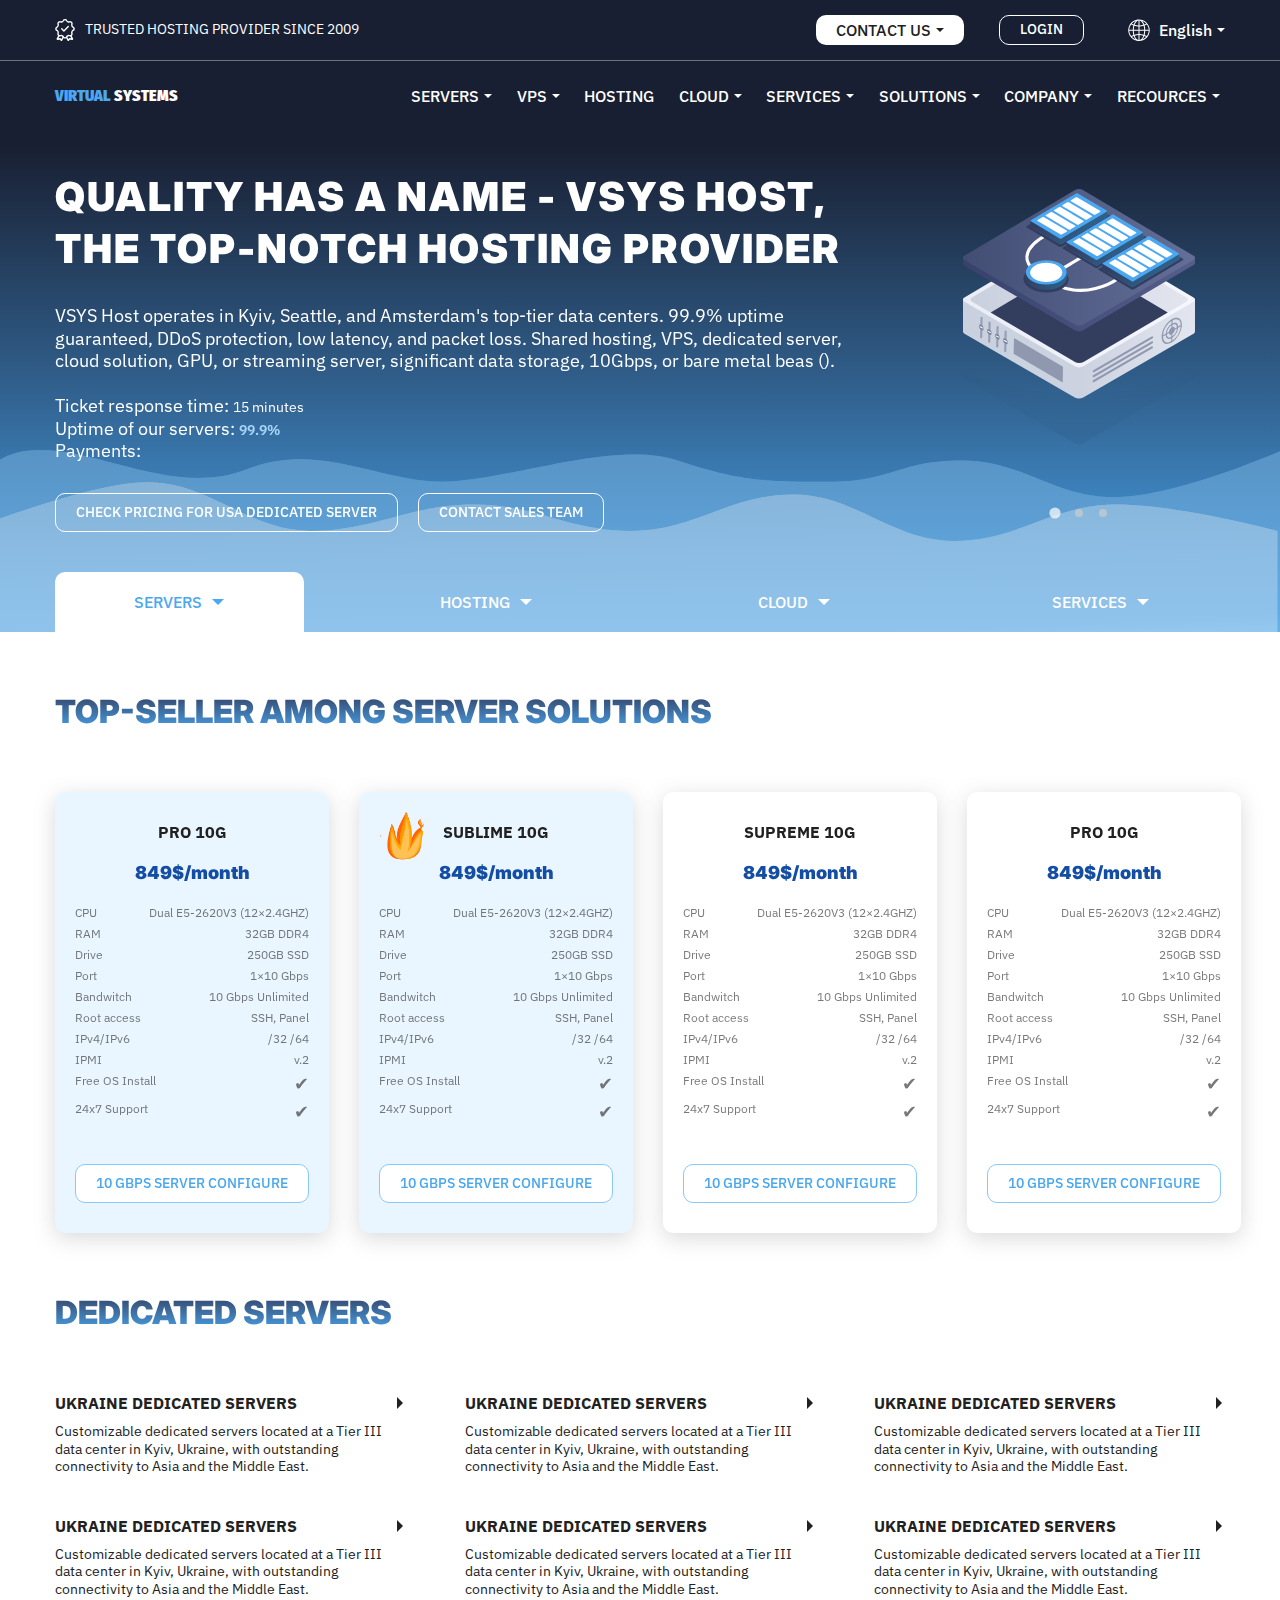
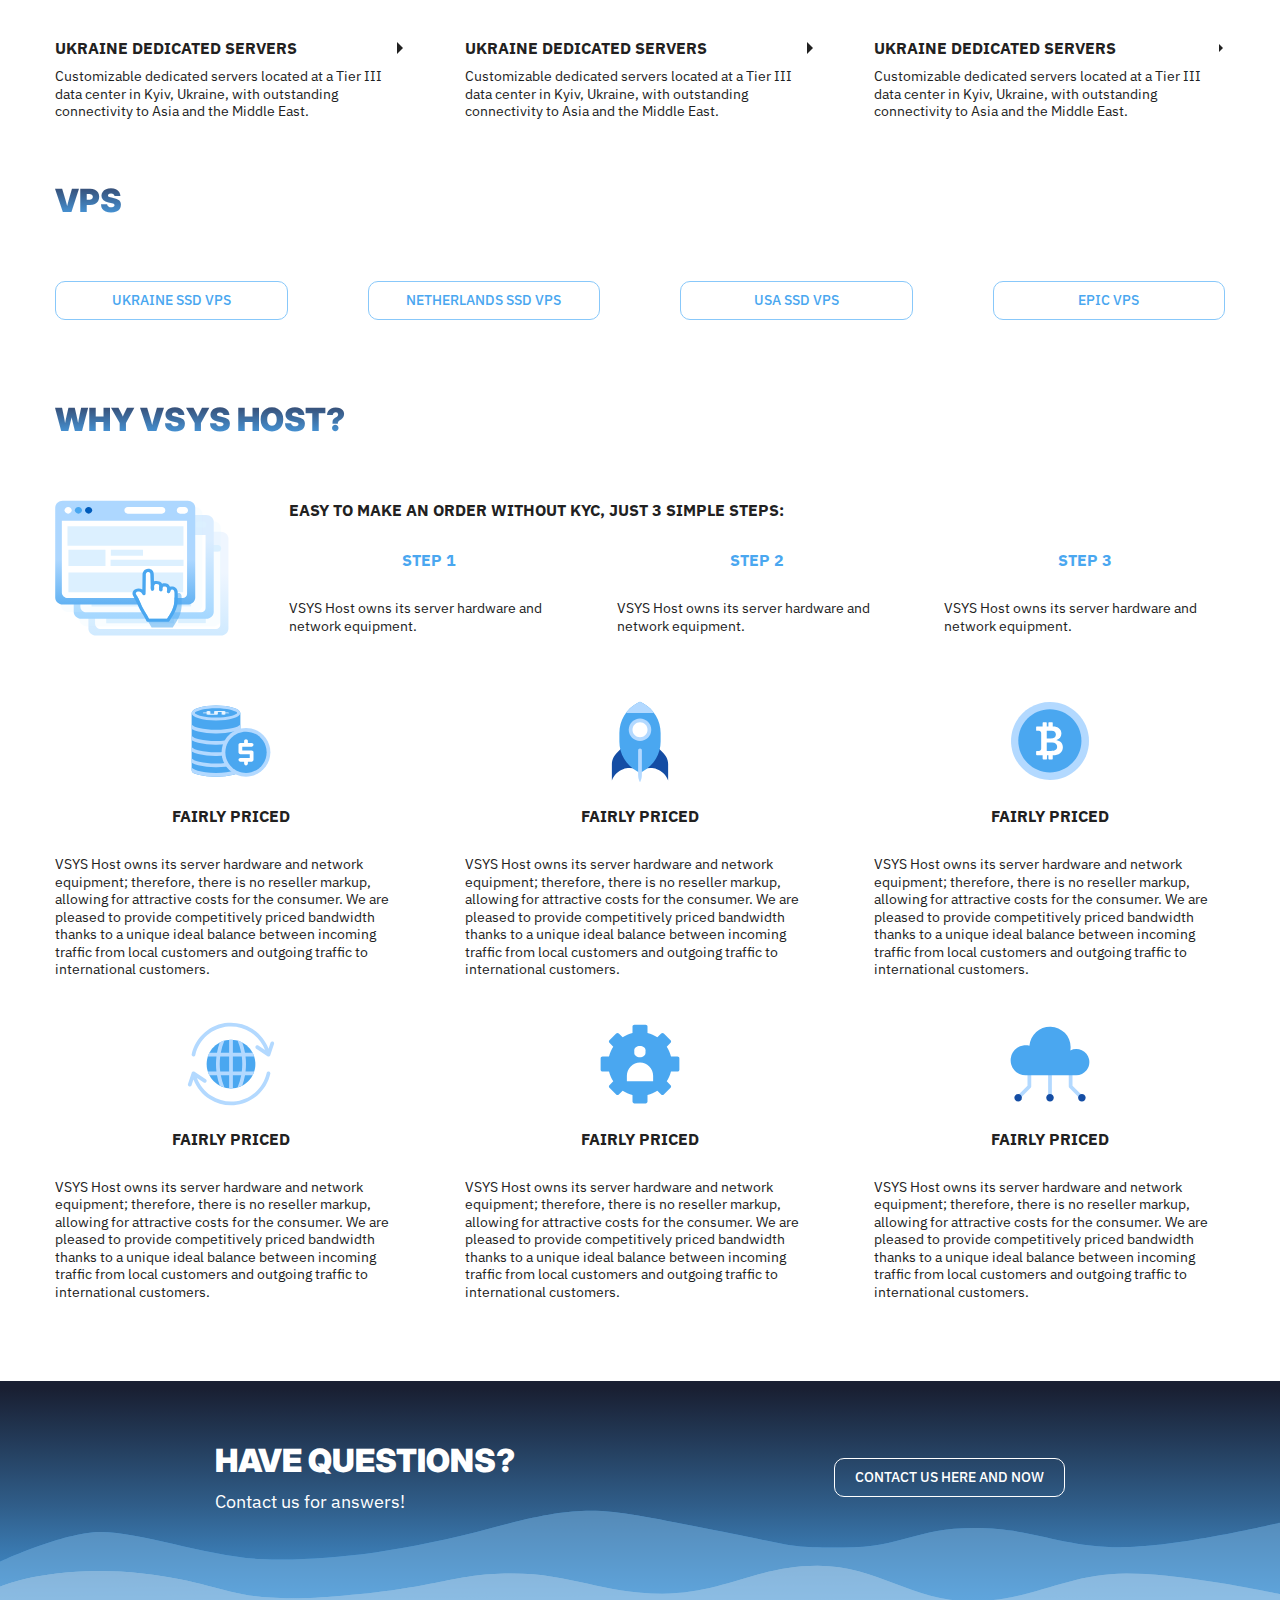
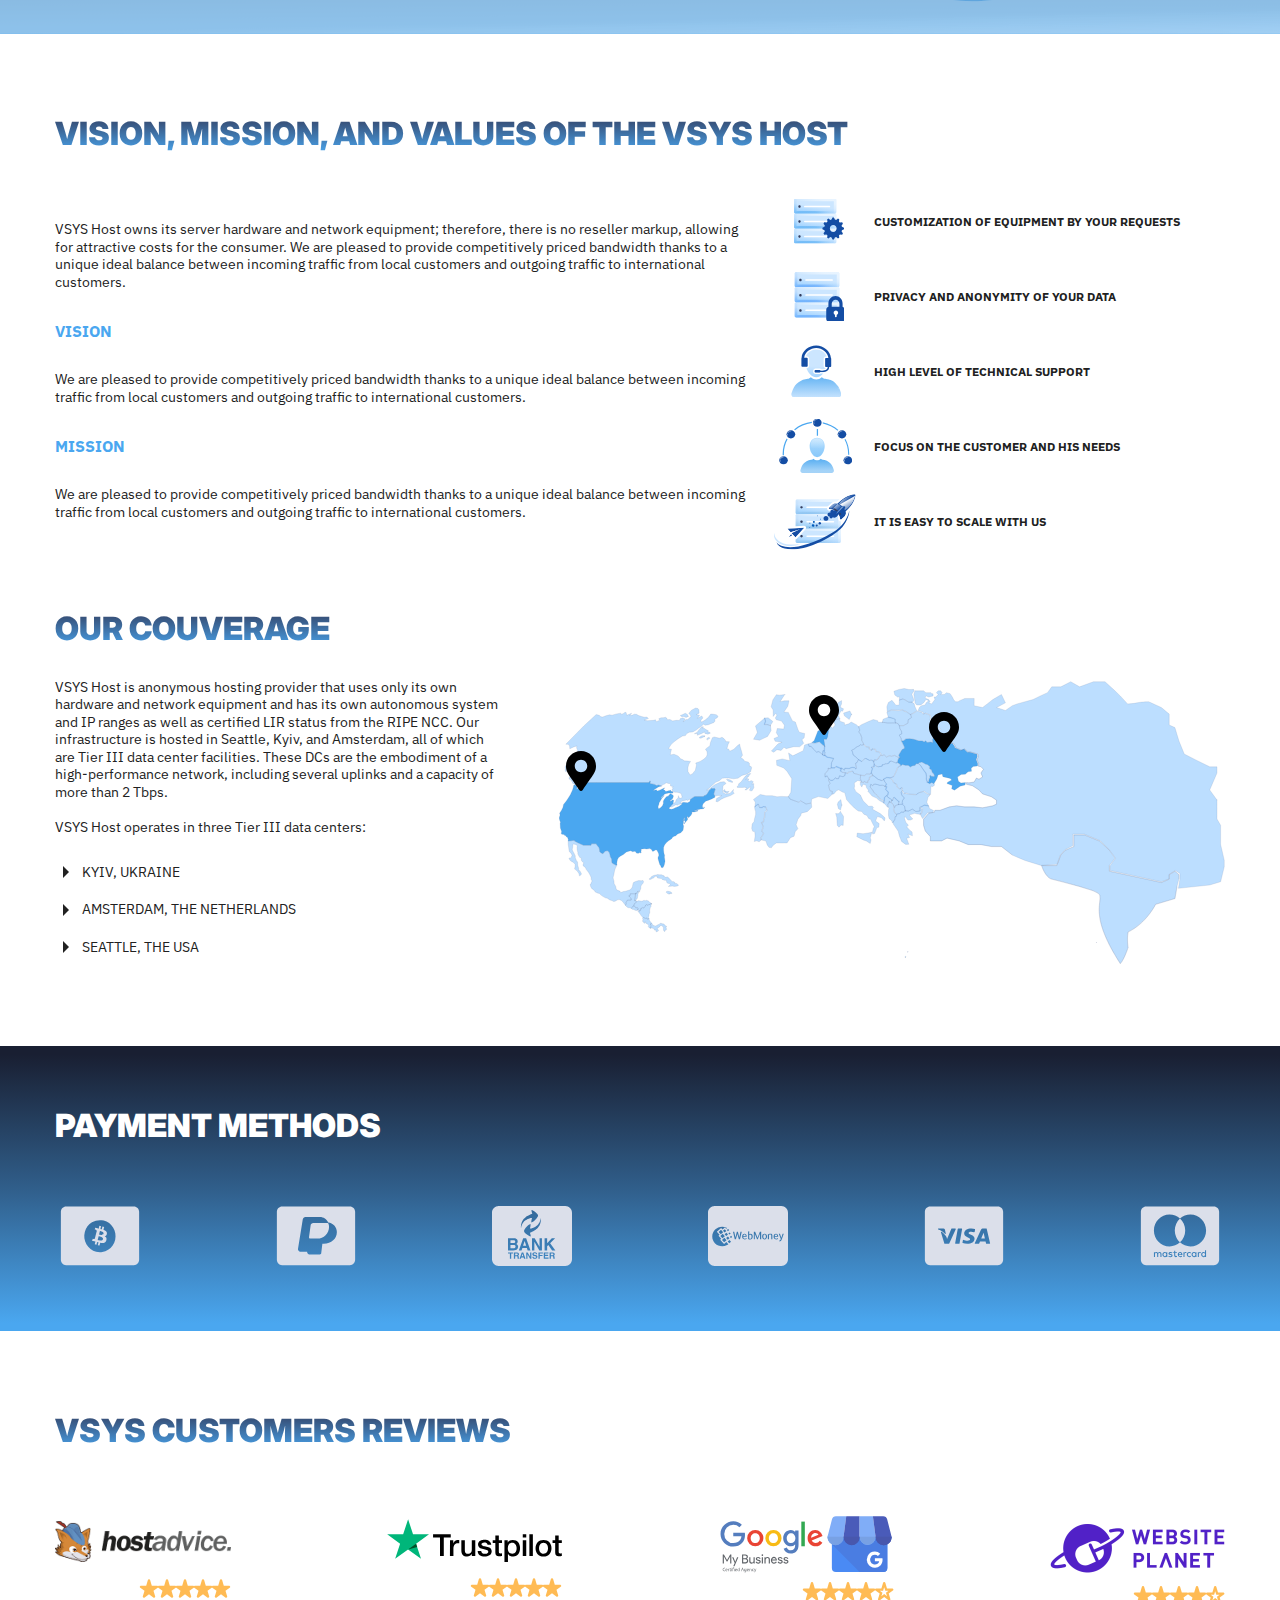
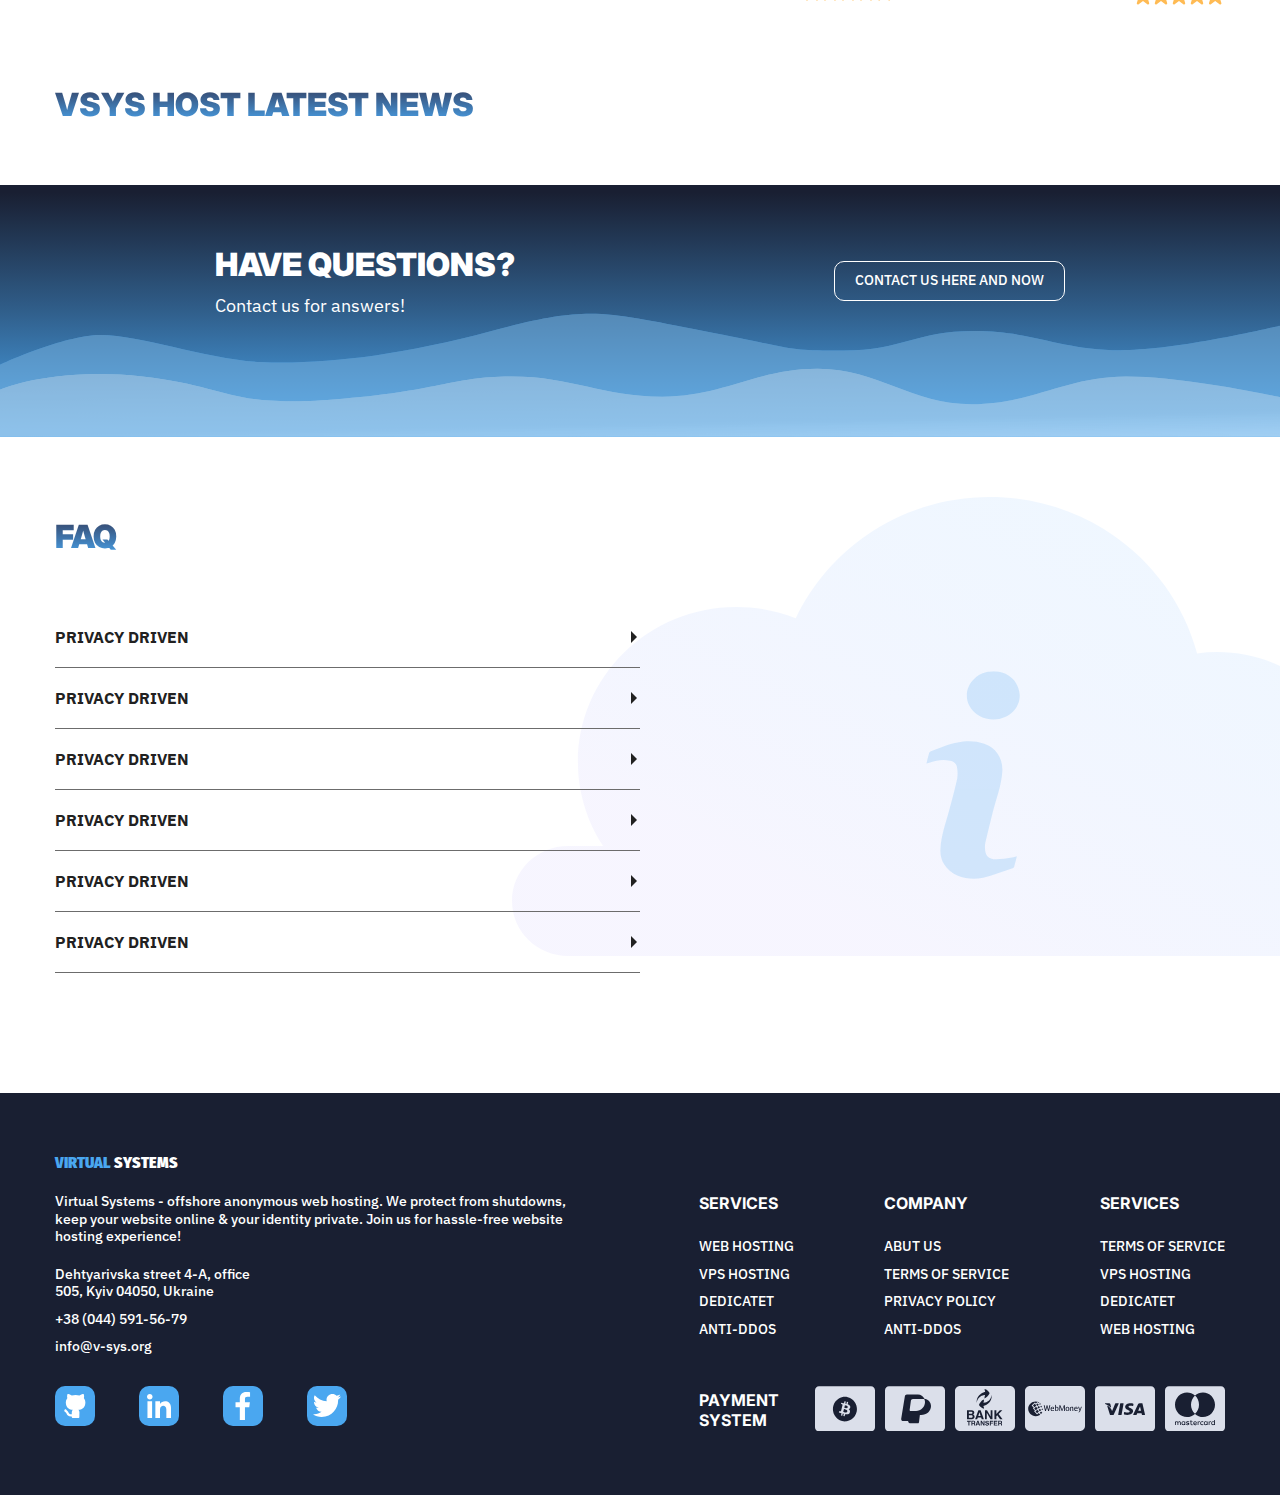
==== commit c8efab08: "1855 2501" ====
--- a/index.html
+++ b/index.html
@@ -44,17 +44,35 @@
     <!-- <link href="
 https://cdn.jsdelivr.net/npm/@splidejs/splide@4.1.4/dist/css/splide.min.css
 " rel="stylesheet"></link> -->
+
     <link rel="stylesheet" href="./css/splide.min.css" />
 
+    <link
+      href="https://fonts.googleapis.com/css2?family=Open+Sans:wght@300;400;600&display=swap"
+      rel="stylesheet"
+    />
+    <link
+      href="https://dev.vsys.host/templates/twenty-one/css/all.min.css?v=a44b3b"
+      rel="stylesheet"
+    />
+    <link
+      href="https://dev.vsys.host/templates/twenty-one/css/theme.min.css?v=a44b3b"
+      rel="stylesheet"
+    />
+    <link
+      href="https://dev.vsys.host/assets/css/fontawesome-all.min.css"
+      rel="stylesheet"
+    />
     <link rel="stylesheet" href="./css/main.min.css" />
   </head>
+
   <body>
     <!-- Header -->
 
     <header class="page-header">
       <!-- Topbar  -->
 
-      <div class="container">
+      <div class="vsys-container">
         <div class="topbar">
           <div class="topbar-quality">
             <a class="topbar-quality__link" href="#">
@@ -140,7 +158,7 @@
 
       <!-- Navbar -->
 
-      <div class="container">
+      <div class="vsys-container">
         <div class="navbar">
           <a class="vsys-logo vsys-logo--christmas-hat" href="#">
             <span class="vsys-logo__virtual">virtual </span>systems</a
@@ -482,161 +500,163 @@
 
     <!-- Main  -->
 
-    <main>
-      <!-- Hero -->
-
-      <section class="hero">
-        <div class="hero__background-img"></div>
-
-        <div class="container section">
-          <div class="splide">
-            <div class="splide__track">
-              <ul class="splide__list">
-                <li class="splide__slide">
-                  <div class="hero__content">
-                    <div class="hero__thumb">
-                      <div class="hero__info">
-                        <h1 class="hero__title">
-                          Quality has a name - Vsys Host,
-                          <span class="hero__title--nowrap"><br /></span>
-                          the top-notch hosting provider
-                        </h1>
-                        <p class="hero__description">
-                          VSYS Host operates in Kyiv, Seattle, and Amsterdam's
-                          top-tier data centers. 99.9% uptime guaranteed, DDoS
-                          protection, low latency, and packet loss. Shared
-                          hosting, VPS, dedicated server, cloud solution, GPU,
-                          or streaming server, significant data storage, 10Gbps,
-                          or bare metal beas ().
-
-                          <br /><br />
-                          Ticket response time:
-                          <span class="text--lightwhite">15 minutes</span><br />
-                          Uptime of our servers:
-                          <span class="text--lightblue">99.9% </span
-                          ><br />Payments:
-                        </p>
-                      </div>
-
-                      <div class="hero__image">
-                        <img
-                          width="222px"
-                          class="hero__svg"
-                          src="./images/balancing-blue.svg"
-                          alt="Server illustration"
-                        />
-                      </div>
+    <!-- <main id="main-body">
+      <div class="container">
+        <div class="row"> -->
+    <!-- Hero -->
+
+    <section class="hero">
+      <div class="hero__background"></div>
+
+      <div class="vsys-container section">
+        <div class="splide">
+          <div class="splide__track">
+            <ul class="splide__list">
+              <li class="splide__slide">
+                <div class="hero__content">
+                  <div class="hero__thumb">
+                    <div class="hero__info">
+                      <h1 class="hero__title">
+                        Quality has a name - Vsys Host,
+                        <span class="hero__title--nowrap"><br /></span>
+                        the top-notch hosting provider
+                      </h1>
+                      <p class="hero__description">
+                        VSYS Host operates in Kyiv, Seattle, and Amsterdam's
+                        top-tier data centers. 99.9% uptime guaranteed, DDoS
+                        protection, low latency, and packet loss. Shared
+                        hosting, VPS, dedicated server, cloud solution, GPU, or
+                        streaming server, significant data storage, 10Gbps, or
+                        bare metal beas ().
+
+                        <br /><br />
+                        Ticket response time:
+                        <span class="text--lightwhite">15 minutes</span><br />
+                        Uptime of our servers:
+                        <span class="text--lightblue">99.9% </span
+                        ><br />Payments:
+                      </p>
                     </div>
 
-                    <div class="hero__buttons">
-                      <a class="button button--transparent" href=""
-                        >CHECK PRICING FOR USA DEDICATED SERVER</a
-                      >
-                      <button class="button button--transparent">
-                        CONTACT SALES TEAM
-                      </button>
+                    <div class="hero__image">
+                      <img
+                        width="222px"
+                        class="hero__svg"
+                        src="./images/balancing-blue.svg"
+                        alt="Server illustration"
+                      />
                     </div>
                   </div>
-                </li>
-
-                <li class="splide__slide">
-                  <div class="hero__content">
-                    <div class="hero__thumb">
-                      <div class="hero__info">
-                        <h1 class="hero__title">
-                          Quality has a name - Vsys Host,
-                          <span class="hero__title--nowrap"></span>
-                          the top-notch hosting provider
-                        </h1>
-                        <p class="hero__description">
-                          VSYS Host operates in Kyiv, Seattle, and Amsterdam's
-                          top-tier data centers. 99.9% uptime guaranteed, DDoS
-                          protection, low latency, and packet loss.
-
-                          <br /><br />
-                          Ticket response time:
-                          <span class="text--lightwhite">15 minutes</span><br />
-                          Uptime of our servers:
-                          <span class="text--lightblue">99.9% </span
-                          ><br />Payments:
-                        </p>
-                      </div>
-
-                      <div class="hero__image">
-                        <img
-                          width="222px"
-                          class="hero__svg"
-                          src="./images/balancing-blue.svg"
-                          alt="Server illustration"
-                        />
-                      </div>
+
+                  <div class="hero__buttons">
+                    <a class="button button--transparent" href=""
+                      >CHECK PRICING FOR USA DEDICATED SERVER</a
+                    >
+                    <button class="button button--transparent">
+                      CONTACT SALES TEAM
+                    </button>
+                  </div>
+                </div>
+              </li>
+
+              <li class="splide__slide">
+                <div class="hero__content">
+                  <div class="hero__thumb">
+                    <div class="hero__info">
+                      <h1 class="hero__title">
+                        Quality has a name - Vsys Host,
+                        <span class="hero__title--nowrap"></span>
+                        the top-notch hosting provider
+                      </h1>
+                      <p class="hero__description">
+                        VSYS Host operates in Kyiv, Seattle, and Amsterdam's
+                        top-tier data centers. 99.9% uptime guaranteed, DDoS
+                        protection, low latency, and packet loss.
+
+                        <br /><br />
+                        Ticket response time:
+                        <span class="text--lightwhite">15 minutes</span><br />
+                        Uptime of our servers:
+                        <span class="text--lightblue">99.9% </span
+                        ><br />Payments:
+                      </p>
                     </div>
 
-                    <div class="hero__buttons">
-                      <a class="button button--transparent" href=""
-                        >CHECK PRICING FOR USA DEDICATED SERVER</a
-                      >
-                      <button class="button button--transparent">
-                        CONTACT SALES TEAM
-                      </button>
+                    <div class="hero__image">
+                      <img
+                        width="222px"
+                        class="hero__svg"
+                        src="./images/balancing-blue.svg"
+                        alt="Server illustration"
+                      />
                     </div>
                   </div>
-                </li>
-
-                <li class="splide__slide">
-                  <div class="hero__content">
-                    <div class="hero__thumb">
-                      <div class="hero__info">
-                        <h1 class="hero__title">
-                          Quality has a name - Vsys Host,
-                          <span class="hero__title--nowrap"></span>
-                          the top-notch hosting provider
-                        </h1>
-                        <p class="hero__description">
-                          VSYS Host operates in Kyiv, Seattle, and Amsterdam's
-                          top-tier data centers. 99.9% uptime guaranteed, DDoS
-                          protection, low latency, and packet loss. Shared
-                          hosting, VPS, dedicated server, cloud solution, GPU,
-                          or streaming server, significant data storage, 10Gbps,
-                          or bare metal beas ().
-
-                          <br /><br />
-                          Ticket response time:
-                          <span class="text--lightwhite">15 minutes</span><br />
-                          Uptime of our servers:
-                          <span class="text--lightblue">99.9% </span
-                          ><br />Payments:
-                        </p>
-                      </div>
-
-                      <div class="hero__image">
-                        <img
-                          width="222px"
-                          class="hero__svg"
-                          src="./images/balancing-blue.svg"
-                          alt="Server illustration"
-                        />
-                      </div>
+
+                  <div class="hero__buttons">
+                    <a class="button button--transparent" href=""
+                      >CHECK PRICING FOR USA DEDICATED SERVER</a
+                    >
+                    <button class="button button--transparent">
+                      CONTACT SALES TEAM
+                    </button>
+                  </div>
+                </div>
+              </li>
+
+              <li class="splide__slide">
+                <div class="hero__content">
+                  <div class="hero__thumb">
+                    <div class="hero__info">
+                      <h1 class="hero__title">
+                        Quality has a name - Vsys Host,
+                        <span class="hero__title--nowrap"></span>
+                        the top-notch hosting provider
+                      </h1>
+                      <p class="hero__description">
+                        VSYS Host operates in Kyiv, Seattle, and Amsterdam's
+                        top-tier data centers. 99.9% uptime guaranteed, DDoS
+                        protection, low latency, and packet loss. Shared
+                        hosting, VPS, dedicated server, cloud solution, GPU, or
+                        streaming server, significant data storage, 10Gbps, or
+                        bare metal beas ().
+
+                        <br /><br />
+                        Ticket response time:
+                        <span class="text--lightwhite">15 minutes</span><br />
+                        Uptime of our servers:
+                        <span class="text--lightblue">99.9% </span
+                        ><br />Payments:
+                      </p>
                     </div>
 
-                    <div class="hero__buttons">
-                      <a class="button button--transparent" href=""
-                        >CHECK PRICING FOR USA DEDICATED SERVER</a
-                      >
-                      <button class="button button--transparent">
-                        CONTACT SALES TEAM
-                      </button>
+                    <div class="hero__image">
+                      <img
+                        width="222px"
+                        class="hero__svg"
+                        src="./images/balancing-blue.svg"
+                        alt="Server illustration"
+                      />
                     </div>
                   </div>
-                </li>
-              </ul>
-            </div>
+
+                  <div class="hero__buttons">
+                    <a class="button button--transparent" href=""
+                      >CHECK PRICING FOR USA DEDICATED SERVER</a
+                    >
+                    <button class="button button--transparent">
+                      CONTACT SALES TEAM
+                    </button>
+                  </div>
+                </div>
+              </li>
+            </ul>
           </div>
         </div>
-
-        <!-- swiper slider -->
-
-        <!-- <div class="container section">
+      </div>
+
+      <!-- swiper slider -->
+
+      <!-- <div class="container section">
           <div class="slider__viewbox swiper">
             <ul class="slider-content swiper-wrapper">
               <li class="slider__container swiper-slide">
@@ -788,765 +808,887 @@
 
           </div>
         </div> -->
-      </section>
-
-      <!-- Services  -->
-
-      <section class="services">
-        <div class="container">
-          <div class="services__container">
-            <input
-              checked
-              type="radio"
-              name="services_menu_toggle"
-              id="servers_button"
-              class="services-menu__button"
-            />
-
-            <input
-              type="radio"
-              name="services_menu_toggle"
-              id="hosting_button"
-              class="services-menu__button"
-            />
-
-            <input
-              type="radio"
-              name="services_menu_toggle"
-              id="cloud_button"
-              class="services-menu__button"
-            />
-
-            <input
-              type="radio"
-              name="services_menu_toggle"
-              id="services_button"
-              class="services-menu__button"
-            />
-
-            <ul class="services-menu">
-              <li class="services-menu__item">
-                <label
-                  tabindex="0"
-                  for="servers_button"
-                  class="services-menu__label"
-                  >Servers <span class="menu-arrow--big"></span
-                ></label>
-              </li>
-
-              <li class="services-menu__item">
-                <label
-                  tabindex="0"
-                  for="hosting_button"
-                  class="services-menu__label"
-                  >Hosting <span class="menu-arrow--big"></span>
-                </label>
-              </li>
-
-              <li class="services-menu__item">
-                <label
-                  tabindex="0"
-                  for="cloud_button"
-                  class="services-menu__label"
-                  >Cloud <span class="menu-arrow--big"></span
-                ></label>
-              </li>
-
-              <li class="services-menu__item">
-                <label
-                  tabindex="0"
-                  for="services_button"
-                  class="services-menu__label"
-                  >Services <span class="menu-arrow--big"></span
-                ></label>
+    </section>
+
+    <!-- Services  -->
+
+    <section class="services">
+      <div class="vsys-container">
+        <div class="services__container">
+          <input
+            checked
+            type="radio"
+            name="services_menu_toggle"
+            id="servers_button"
+            class="services-menu__button"
+          />
+
+          <input
+            type="radio"
+            name="services_menu_toggle"
+            id="hosting_button"
+            class="services-menu__button"
+          />
+
+          <input
+            type="radio"
+            name="services_menu_toggle"
+            id="cloud_button"
+            class="services-menu__button"
+          />
+
+          <input
+            type="radio"
+            name="services_menu_toggle"
+            id="services_button"
+            class="services-menu__button"
+          />
+
+          <ul class="services-menu">
+            <li class="services-menu__item">
+              <label
+                tabindex="0"
+                for="servers_button"
+                class="services-menu__label"
+                >Servers <span class="menu-arrow--big"></span
+              ></label>
+            </li>
+
+            <li class="services-menu__item">
+              <label
+                tabindex="0"
+                for="hosting_button"
+                class="services-menu__label"
+                >Hosting <span class="menu-arrow--big"></span>
+              </label>
+            </li>
+
+            <li class="services-menu__item">
+              <label
+                tabindex="0"
+                for="cloud_button"
+                class="services-menu__label"
+                >Cloud <span class="menu-arrow--big"></span
+              ></label>
+            </li>
+
+            <li class="services-menu__item">
+              <label
+                tabindex="0"
+                for="services_button"
+                class="services-menu__label"
+                >Services <span class="menu-arrow--big"></span
+              ></label>
+            </li>
+          </ul>
+
+          <div id="serversContent">
+            <h2 class="section-title section-title--gradient">
+              TOP-SELLER AMONG SERVER SOLUTIONS
+            </h2>
+
+            <ul class="services-cards__list">
+              <li class="services-cards__item services-cards__item--blue">
+                <h3 class="section-subtitle services-cards__title">Pro 10G</h3>
+                <p class="services-cards__price">849$/month</p>
+
+                <ul>
+                  <li>
+                    <p class="services-cards__info">
+                      CPU<span class="services-cards__value"
+                        >Dual E5-2620V3 (12×2.4GHZ)</span
+                      >
+                    </p>
+                  </li>
+
+                  <li>
+                    <p class="services-cards__info">
+                      RAM<span class="services-cards__value">32GB DDR4</span>
+                    </p>
+                  </li>
+
+                  <li>
+                    <p class="services-cards__info">
+                      Drive<span class="services-cards__value">250GB SSD</span>
+                    </p>
+                  </li>
+                  <li>
+                    <p class="services-cards__info">
+                      Port<span class="services-cards__value">1×10 Gbps</span>
+                    </p>
+                  </li>
+
+                  <li>
+                    <p class="services-cards__info">
+                      Bandwitch<span class="services-cards__value"
+                        >10 Gbps Unlimited</span
+                      >
+                    </p>
+                  </li>
+
+                  <li>
+                    <p class="services-cards__info">
+                      Root access<span class="services-cards__value"
+                        >SSH, Panel</span
+                      >
+                    </p>
+                  </li>
+
+                  <li>
+                    <p class="services-cards__info">
+                      IPv4/IPv6<span class="services-cards__value"
+                        >/32 /64</span
+                      >
+                    </p>
+                  </li>
+
+                  <li>
+                    <p class="services-cards__info">
+                      IPMI<span class="services-cards__value">v.2</span>
+                    </p>
+                  </li>
+
+                  <li>
+                    <p class="services-cards__info">
+                      Free OS Install<span
+                        class="services-cards__value services-cards__checkmark"
+                        >&#10004;</span
+                      >
+                    </p>
+                  </li>
+
+                  <li>
+                    <p class="services-cards__info">
+                      24x7 Support<span
+                        class="services-cards__value services-cards__checkmark"
+                        >&#10004;</span
+                      >
+                    </p>
+                  </li>
+                </ul>
+
+                <a href="#" class="button button-sm button--light"
+                  >10 GBPS SERVER CONFIGURE</a
+                >
+              </li>
+
+              <li class="services-cards__item services-cards__item--blue">
+                <img
+                  class="hotprice-gif"
+                  width="70px"
+                  src="./images/fire.gif"
+                  alt="Hotprice gif animation"
+                />
+                <h3 class="section-subtitle services-cards__title">
+                  Sublime 10G
+                </h3>
+                <p class="services-cards__price">849$/month</p>
+
+                <ul>
+                  <li>
+                    <p class="services-cards__info">
+                      CPU<span class="services-cards__value"
+                        >Dual E5-2620V3 (12×2.4GHZ)</span
+                      >
+                    </p>
+                  </li>
+
+                  <li>
+                    <p class="services-cards__info">
+                      RAM<span class="services-cards__value">32GB DDR4</span>
+                    </p>
+                  </li>
+
+                  <li>
+                    <p class="services-cards__info">
+                      Drive<span class="services-cards__value">250GB SSD</span>
+                    </p>
+                  </li>
+                  <li>
+                    <p class="services-cards__info">
+                      Port<span class="services-cards__value">1×10 Gbps</span>
+                    </p>
+                  </li>
+
+                  <li>
+                    <p class="services-cards__info">
+                      Bandwitch<span class="services-cards__value"
+                        >10 Gbps Unlimited</span
+                      >
+                    </p>
+                  </li>
+
+                  <li>
+                    <p class="services-cards__info">
+                      Root access<span class="services-cards__value"
+                        >SSH, Panel</span
+                      >
+                    </p>
+                  </li>
+
+                  <li>
+                    <p class="services-cards__info">
+                      IPv4/IPv6<span class="services-cards__value"
+                        >/32 /64</span
+                      >
+                    </p>
+                  </li>
+
+                  <li>
+                    <p class="services-cards__info">
+                      IPMI<span class="services-cards__value">v.2</span>
+                    </p>
+                  </li>
+
+                  <li>
+                    <p class="services-cards__info">
+                      Free OS Install<span
+                        class="services-cards__value services-cards__checkmark"
+                        >&#10004;</span
+                      >
+                    </p>
+                  </li>
+
+                  <li>
+                    <p class="services-cards__info">
+                      24x7 Support<span
+                        class="services-cards__value services-cards__checkmark"
+                        >&#10004;</span
+                      >
+                    </p>
+                  </li>
+                </ul>
+
+                <a href="#" class="button button-sm button--light"
+                  >10 GBPS SERVER CONFIGURE</a
+                >
+              </li>
+
+              <li class="services-cards__item services-cards__item--white">
+                <h3 class="section-subtitle services-cards__title">
+                  Supreme 10G
+                </h3>
+                <p class="services-cards__price">849$/month</p>
+
+                <ul>
+                  <li>
+                    <p class="services-cards__info">
+                      CPU<span class="services-cards__value"
+                        >Dual E5-2620V3 (12×2.4GHZ)</span
+                      >
+                    </p>
+                  </li>
+
+                  <li>
+                    <p class="services-cards__info">
+                      RAM<span class="services-cards__value">32GB DDR4</span>
+                    </p>
+                  </li>
+
+                  <li>
+                    <p class="services-cards__info">
+                      Drive<span class="services-cards__value">250GB SSD</span>
+                    </p>
+                  </li>
+                  <li>
+                    <p class="services-cards__info">
+                      Port<span class="services-cards__value">1×10 Gbps</span>
+                    </p>
+                  </li>
+
+                  <li>
+                    <p class="services-cards__info">
+                      Bandwitch<span class="services-cards__value"
+                        >10 Gbps Unlimited</span
+                      >
+                    </p>
+                  </li>
+
+                  <li>
+                    <p class="services-cards__info">
+                      Root access<span class="services-cards__value"
+                        >SSH, Panel</span
+                      >
+                    </p>
+                  </li>
+
+                  <li>
+                    <p class="services-cards__info">
+                      IPv4/IPv6<span class="services-cards__value"
+                        >/32 /64</span
+                      >
+                    </p>
+                  </li>
+
+                  <li>
+                    <p class="services-cards__info">
+                      IPMI<span class="services-cards__value">v.2</span>
+                    </p>
+                  </li>
+
+                  <li>
+                    <p class="services-cards__info">
+                      Free OS Install<span
+                        class="services-cards__value services-cards__checkmark"
+                        >&#10004;</span
+                      >
+                    </p>
+                  </li>
+
+                  <li>
+                    <p class="services-cards__info">
+                      24x7 Support<span
+                        class="services-cards__value services-cards__checkmark"
+                        >&#10004;</span
+                      >
+                    </p>
+                  </li>
+                </ul>
+
+                <a href="#" class="button button-sm button--light"
+                  >10 GBPS SERVER CONFIGURE</a
+                >
+              </li>
+
+              <li class="services-cards__item services-cards__item--white">
+                <h3 class="section-subtitle services-cards__title">Pro 10G</h3>
+                <p class="services-cards__price">849$/month</p>
+
+                <ul>
+                  <li>
+                    <p class="services-cards__info">
+                      CPU<span class="services-cards__value"
+                        >Dual E5-2620V3 (12×2.4GHZ)</span
+                      >
+                    </p>
+                  </li>
+
+                  <li>
+                    <p class="services-cards__info">
+                      RAM<span class="services-cards__value">32GB DDR4</span>
+                    </p>
+                  </li>
+
+                  <li>
+                    <p class="services-cards__info">
+                      Drive<span class="services-cards__value">250GB SSD</span>
+                    </p>
+                  </li>
+                  <li>
+                    <p class="services-cards__info">
+                      Port<span class="services-cards__value">1×10 Gbps</span>
+                    </p>
+                  </li>
+
+                  <li>
+                    <p class="services-cards__info">
+                      Bandwitch<span class="services-cards__value"
+                        >10 Gbps Unlimited</span
+                      >
+                    </p>
+                  </li>
+
+                  <li>
+                    <p class="services-cards__info">
+                      Root access<span class="services-cards__value"
+                        >SSH, Panel</span
+                      >
+                    </p>
+                  </li>
+
+                  <li>
+                    <p class="services-cards__info">
+                      IPv4/IPv6<span class="services-cards__value"
+                        >/32 /64</span
+                      >
+                    </p>
+                  </li>
+
+                  <li>
+                    <p class="services-cards__info">
+                      IPMI<span class="services-cards__value">v.2</span>
+                    </p>
+                  </li>
+
+                  <li>
+                    <p class="services-cards__info">
+                      Free OS Install<span
+                        class="services-cards__value services-cards__checkmark"
+                        >&#10004;</span
+                      >
+                    </p>
+                  </li>
+
+                  <li>
+                    <p class="services-cards__info">
+                      24x7 Support<span
+                        class="services-cards__value services-cards__checkmark"
+                        >&#10004;</span
+                      >
+                    </p>
+                  </li>
+                </ul>
+
+                <a href="#" class="button button-sm button--light"
+                  >10 GBPS SERVER CONFIGURE</a
+                >
               </li>
             </ul>
 
-            <div id="serversContent">
-              <!-- <div class="services-label__box">
-                <p class="services-label__title">Dedicated from $18 /month</p>
-                <p class="services-label__title">Vps from $18 /month</p>
-              </div> -->
-              <h2 class="section-title section-title--gradient">
-                TOP-SELLER AMONG SERVER SOLUTIONS
-              </h2>
-
-              <ul class="services-cards__list">
-                <li class="services-cards__item services-cards__item--blue">
-                  <h3 class="section-subtitle services-cards__title">
-                    Pro 10G
-                  </h3>
-                  <p class="services-cards__price">849$/month</p>
-
-                  <p class="services-cards__info">
-                    CPU<span class="services-cards__value"
-                      >Dual E5-2620V3 (12×2.4GHZ)</span
-                    >
-                  </p>
-                  <p class="services-cards__info">
-                    RAM<span class="services-cards__value">32GB DDR4</span>
-                  </p>
-                  <p class="services-cards__info">
-                    Drive<span class="services-cards__value">250GB SSD</span>
-                  </p>
-                  <p class="services-cards__info">
-                    Port<span class="services-cards__value">1×10 Gbps</span>
-                  </p>
-                  <p class="services-cards__info">
-                    Bandwitch<span class="services-cards__value"
-                      >10 Gbps Unlimited</span
-                    >
-                  </p>
-                  <p class="services-cards__info">
-                    Root access<span class="services-cards__value"
-                      >SSH, Panel</span
-                    >
-                  </p>
-                  <p class="services-cards__info">
-                    IPv4/IPv6<span class="services-cards__value">/32 /64</span>
-                  </p>
-                  <p class="services-cards__info">
-                    IPMI<span class="services-cards__value">v.2</span>
-                  </p>
-                  <p class="services-cards__info">
-                    Free OS Install<span class="services-cards__value">+</span>
-                  </p>
-                  <p class="services-cards__info">
-                    24x7 Support<span class="services-cards__value">+</span>
-                  </p>
-
-                  <a href="#" class="button button-sm button--light"
-                    >10 GBPS SERVER CONFIGURE</a
-                  >
-                </li>
-
-                <li class="services-cards__item services-cards__item--blue">
-                  <img
-                    class="hotprice-gif"
-                    width="70px"
-                    src="./images/fire.gif"
-                    alt="Hotprice gif animation"
-                  />
-                  <h3 class="section-subtitle services-cards__title">
-                    Sublime 10G
-                  </h3>
-                  <p class="services-cards__price">849$/month</p>
-
-                  <p class="services-cards__info">
-                    CPU<span class="services-cards__value"
-                      >Dual E5-2620V3 (12×2.4GHZ)</span
-                    >
-                  </p>
-                  <p class="services-cards__info">
-                    RAM<span class="services-cards__value">32GB DDR4</span>
-                  </p>
-                  <p class="services-cards__info">
-                    Drive<span class="services-cards__value">250GB SSD</span>
-                  </p>
-                  <p class="services-cards__info">
-                    Port<span class="services-cards__value">1×10 Gbps</span>
-                  </p>
-                  <p class="services-cards__info">
-                    Bandwitch<span class="services-cards__value"
-                      >10 Gbps Unlimited</span
-                    >
-                  </p>
-                  <p class="services-cards__info">
-                    Root access<span class="services-cards__value"
-                      >SSH, Panel</span
-                    >
-                  </p>
-                  <p class="services-cards__info">
-                    IPv4/IPv6<span class="services-cards__value">/32 /64</span>
-                  </p>
-                  <p class="services-cards__info">
-                    IPMI<span class="services-cards__value">v.2</span>
-                  </p>
-                  <p class="services-cards__info">
-                    Free OS Install<span class="services-cards__value">+</span>
-                  </p>
-                  <p class="services-cards__info">
-                    24x7 Support<span class="services-cards__value">+</span>
-                  </p>
-
-                  <a href="#" class="button button-sm button--light"
-                    >10 GBPS SERVER CONFIGURE</a
-                  >
-                </li>
-
-                <li class="services-cards__item services-cards__item--white">
-                  <h3 class="section-subtitle services-cards__title">
-                    Supreme 10G
-                  </h3>
-                  <p class="services-cards__price">849$/month</p>
-
-                  <p class="services-cards__info">
-                    CPU<span class="services-cards__value"
-                      >Dual E5-2620V3 (12×2.4GHZ)</span
-                    >
-                  </p>
-                  <p class="services-cards__info">
-                    RAM<span class="services-cards__value">32GB DDR4</span>
-                  </p>
-                  <p class="services-cards__info">
-                    Drive<span class="services-cards__value">250GB SSD</span>
-                  </p>
-                  <p class="services-cards__info">
-                    Port<span class="services-cards__value">1×10 Gbps</span>
-                  </p>
-                  <p class="services-cards__info">
-                    Bandwitch<span class="services-cards__value"
-                      >10 Gbps Unlimited</span
-                    >
-                  </p>
-                  <p class="services-cards__info">
-                    Root access<span class="services-cards__value"
-                      >SSH, Panel</span
-                    >
-                  </p>
-                  <p class="services-cards__info">
-                    IPv4/IPv6<span class="services-cards__value">/32 /64</span>
-                  </p>
-                  <p class="services-cards__info">
-                    IPMI<span class="services-cards__value">v.2</span>
-                  </p>
-                  <p class="services-cards__info">
-                    Free OS Install<span class="services-cards__value">+</span>
-                  </p>
-                  <p class="services-cards__info">
-                    24x7 Support<span class="services-cards__value">+</span>
-                  </p>
-
-                  <a href="#" class="button button-sm button--light"
-                    >10 GBPS SERVER CONFIGURE</a
-                  >
-                </li>
-
-                <li class="services-cards__item services-cards__item--white">
-                  <h3 class="section-subtitle services-cards__title">
-                    Pro 10G
-                  </h3>
-                  <p class="services-cards__price">849$/month</p>
-
-                  <p class="services-cards__info">
-                    CPU<span class="services-cards__value"
-                      >Dual E5-2620V3 (12×2.4GHZ)</span
-                    >
-                  </p>
-                  <p class="services-cards__info">
-                    RAM<span class="services-cards__value">32GB DDR4</span>
-                  </p>
-                  <p class="services-cards__info">
-                    Drive<span class="services-cards__value">250GB SSD</span>
-                  </p>
-                  <p class="services-cards__info">
-                    Port<span class="services-cards__value">1×10 Gbps</span>
-                  </p>
-                  <p class="services-cards__info">
-                    Bandwitch<span class="services-cards__value"
-                      >10 Gbps Unlimited</span
-                    >
-                  </p>
-                  <p class="services-cards__info">
-                    Root access<span class="services-cards__value"
-                      >SSH, Panel</span
-                    >
-                  </p>
-                  <p class="services-cards__info">
-                    IPv4/IPv6<span class="services-cards__value">/32 /64</span>
-                  </p>
-                  <p class="services-cards__info">
-                    IPMI<span class="services-cards__value">v.2</span>
-                  </p>
-                  <p class="services-cards__info">
-                    Free OS Install<span class="services-cards__value">+</span>
-                  </p>
-                  <p class="services-cards__info">
-                    24x7 Support<span class="services-cards__value">+</span>
-                  </p>
-
-                  <a href="#" class="button button-sm button--light"
-                    >10 GBPS SERVER CONFIGURE</a
-                  >
-                </li>
-              </ul>
-
-              <h2 class="section-title section-title--gradient">
-                Dedicated Servers
-              </h2>
-
-              <ul class="services-dedicated__list">
-                <li class="services-dedicated__item">
-                  <a href="#">
-                    <h3 class="section-subtitle services-dedicated__title">
-                      UKRAINE DEDICATED SERVERS
-                      <span
-                        class="menu-arrow menu-arrow--right menu-arrow--big"
-                      ></span>
-                    </h3>
-                    <p>
-                      Customizable dedicated servers located at a Tier III data
-                      center in Kyiv, Ukraine, with outstanding connectivity to
-                      Asia and the Middle East.
-                    </p></a
-                  >
-                </li>
-
-                <li class="services-dedicated__item">
-                  <a href="#">
-                    <h3 class="section-subtitle services-dedicated__title">
-                      UKRAINE DEDICATED SERVERS
-                      <span
-                        class="menu-arrow menu-arrow--right menu-arrow--big"
-                      ></span>
-                    </h3>
-                    <p>
-                      Customizable dedicated servers located at a Tier III data
-                      center in Kyiv, Ukraine, with outstanding connectivity to
-                      Asia and the Middle East.
-                    </p></a
-                  >
-                </li>
-
-                <li class="services-dedicated__item">
-                  <a href="#">
-                    <h3 class="section-subtitle services-dedicated__title">
-                      UKRAINE DEDICATED SERVERS
-                      <span
-                        class="menu-arrow menu-arrow--right menu-arrow--big"
-                      ></span>
-                    </h3>
-                    <p>
-                      Customizable dedicated servers located at a Tier III data
-                      center in Kyiv, Ukraine, with outstanding connectivity to
-                      Asia and the Middle East.
-                    </p></a
-                  >
-                </li>
-
-                <li class="services-dedicated__item">
-                  <a href="#">
-                    <h3 class="section-subtitle services-dedicated__title">
-                      UKRAINE DEDICATED SERVERS
-                      <span
-                        class="menu-arrow menu-arrow--right menu-arrow--big"
-                      ></span>
-                    </h3>
-                    <p>
-                      Customizable dedicated servers located at a Tier III data
-                      center in Kyiv, Ukraine, with outstanding connectivity to
-                      Asia and the Middle East.
-                    </p></a
-                  >
-                </li>
-
-                <li class="services-dedicated__item">
-                  <a href="#">
-                    <h3 class="section-subtitle services-dedicated__title">
-                      UKRAINE DEDICATED SERVERS
-                      <span
-                        class="menu-arrow menu-arrow--right menu-arrow--big"
-                      ></span>
-                    </h3>
-                    <p>
-                      Customizable dedicated servers located at a Tier III data
-                      center in Kyiv, Ukraine, with outstanding connectivity to
-                      Asia and the Middle East.
-                    </p></a
-                  >
-                </li>
-
-                <li class="services-dedicated__item">
-                  <a href="#">
-                    <h3 class="section-subtitle services-dedicated__title">
-                      UKRAINE DEDICATED SERVERS
-                      <span
-                        class="menu-arrow menu-arrow--right menu-arrow--big"
-                      ></span>
-                    </h3>
-                    <p>
-                      Customizable dedicated servers located at a Tier III data
-                      center in Kyiv, Ukraine, with outstanding connectivity to
-                      Asia and the Middle East.
-                    </p></a
-                  >
-                </li>
-
-                <li class="services-dedicated__item">
-                  <a href="#">
-                    <h3 class="section-subtitle services-dedicated__title">
-                      UKRAINE DEDICATED SERVERS
-                      <span
-                        class="menu-arrow menu-arrow--right menu-arrow--big"
-                      ></span>
-                    </h3>
-                    <p>
-                      Customizable dedicated servers located at a Tier III data
-                      center in Kyiv, Ukraine, with outstanding connectivity to
-                      Asia and the Middle East.
-                    </p></a
-                  >
-                </li>
-
-                <li class="services-dedicated__item">
-                  <a href="#">
-                    <h3 class="section-subtitle services-dedicated__title">
-                      UKRAINE DEDICATED SERVERS
-                      <span
-                        class="menu-arrow menu-arrow--right menu-arrow--big"
-                      ></span>
-                    </h3>
-                    <p>
-                      Customizable dedicated servers located at a Tier III data
-                      center in Kyiv, Ukraine, with outstanding connectivity to
-                      Asia and the Middle East.
-                    </p></a
-                  >
-                </li>
-
-                <li class="services-dedicated__item">
-                  <a href="#">
-                    <h3 class="section-subtitle services-dedicated__title">
-                      UKRAINE DEDICATED SERVERS
-                      <span class="menu-arrow menu-arrow--right"></span>
-                    </h3>
-                    <p>
-                      Customizable dedicated servers located at a Tier III data
-                      center in Kyiv, Ukraine, with outstanding connectivity to
-                      Asia and the Middle East.
-                    </p></a
-                  >
-                </li>
-              </ul>
-
-              <h2 class="section-title section-title--gradient">VPS</h2>
-
-              <ul class="services-vps__list">
-                <li class="services-vps__item">
-                  <a class="button button-sm button--light" href="#"
-                    >Ukraine SSD VPS</a
-                  >
-                </li>
-                <li class="services-vps__item">
-                  <a class="button button-sm button--light" href="#"
-                    >Netherlands SSD VPS</a
-                  >
-                </li>
-                <li class="services-vps__item">
-                  <a class="button button-sm button--light" href="#"
-                    >usa SSD VPS</a
-                  >
-                </li>
-                <li class="services-vps__item">
-                  <a class="button button-sm button--light" href="#"
-                    >epic VPS</a
-                  >
-                </li>
-              </ul>
-            </div>
-
-            <div id="hostingContent">Hosting</div>
-
-            <div id="cloudContent">Cloud</div>
-
-            <div id="servicesContent">
-              <ul class="services-content__list">
-                <li class="services-content__item">
-                  <h3 class="section-subtitle services-content__title">
-                    SAAS - XTREAM UI PANEL
+            <h2 class="section-title section-title--gradient">
+              Dedicated Servers
+            </h2>
+
+            <ul class="services-dedicated__list">
+              <li class="services-dedicated__item">
+                <a href="#">
+                  <h3 class="section-subtitle services-dedicated__title">
+                    UKRAINE DEDICATED SERVERS
+                    <span
+                      class="menu-arrow menu-arrow--right menu-arrow--big"
+                    ></span>
                   </h3>
                   <p>
                     Customizable dedicated servers located at a Tier III data
                     center in Kyiv, Ukraine, with outstanding connectivity to
                     Asia and the Middle East.
-                  </p>
-                  <a
-                    class="services-content__button button button-sm btn-grad"
-                    href="#"
-                    >Call to action</a
-                  >
-                </li>
-
-                <li class="services-content__item">
-                  <h3 class="section-subtitle services-content__title">
-                    DDOS PROTECTION
+                  </p></a
+                >
+              </li>
+
+              <li class="services-dedicated__item">
+                <a href="#">
+                  <h3 class="section-subtitle services-dedicated__title">
+                    UKRAINE DEDICATED SERVERS
+                    <span
+                      class="menu-arrow menu-arrow--right menu-arrow--big"
+                    ></span>
                   </h3>
                   <p>
                     Customizable dedicated servers located at a Tier III data
                     center in Kyiv, Ukraine, with outstanding connectivity to
                     Asia and the Middle East.
-                  </p>
-                  <a
-                    class="services-content__button button button-sm btn-grad"
-                    href="#"
-                    >Call
-                  </a>
-                </li>
-
-                <li class="services-content__item">
-                  <h3 class="section-subtitle services-content__title">
-                    CRYPTO PAYMENT PROCESSOR
+                  </p></a
+                >
+              </li>
+
+              <li class="services-dedicated__item">
+                <a href="#">
+                  <h3 class="section-subtitle services-dedicated__title">
+                    UKRAINE DEDICATED SERVERS
+                    <span
+                      class="menu-arrow menu-arrow--right menu-arrow--big"
+                    ></span>
                   </h3>
                   <p>
                     Customizable dedicated servers located at a Tier III data
                     center in Kyiv, Ukraine, with outstanding connectivity to
                     Asia and the Middle East.
-                  </p>
-                  <a
-                    class="services-content__button button button-sm btn-grad"
-                    href="#"
-                    >Call to action</a
-                  >
-                </li>
-
-                <li class="services-content__item">
-                  <h3 class="section-subtitle services-content__title">
-                    colocation
+                  </p></a
+                >
+              </li>
+
+              <li class="services-dedicated__item">
+                <a href="#">
+                  <h3 class="section-subtitle services-dedicated__title">
+                    UKRAINE DEDICATED SERVERS
+                    <span
+                      class="menu-arrow menu-arrow--right menu-arrow--big"
+                    ></span>
                   </h3>
                   <p>
                     Customizable dedicated servers located at a Tier III data
                     center in Kyiv, Ukraine, with outstanding connectivity to
                     Asia and the Middle East.
-                  </p>
-                  <a
-                    class="services-content__button button button-sm btn-grad"
-                    href="#"
-                    >Call to action</a
-                  >
-                </li>
-              </ul>
+                  </p></a
+                >
+              </li>
+
+              <li class="services-dedicated__item">
+                <a href="#">
+                  <h3 class="section-subtitle services-dedicated__title">
+                    UKRAINE DEDICATED SERVERS
+                    <span
+                      class="menu-arrow menu-arrow--right menu-arrow--big"
+                    ></span>
+                  </h3>
+                  <p>
+                    Customizable dedicated servers located at a Tier III data
+                    center in Kyiv, Ukraine, with outstanding connectivity to
+                    Asia and the Middle East.
+                  </p></a
+                >
+              </li>
+
+              <li class="services-dedicated__item">
+                <a href="#">
+                  <h3 class="section-subtitle services-dedicated__title">
+                    UKRAINE DEDICATED SERVERS
+                    <span
+                      class="menu-arrow menu-arrow--right menu-arrow--big"
+                    ></span>
+                  </h3>
+                  <p>
+                    Customizable dedicated servers located at a Tier III data
+                    center in Kyiv, Ukraine, with outstanding connectivity to
+                    Asia and the Middle East.
+                  </p></a
+                >
+              </li>
+
+              <li class="services-dedicated__item">
+                <a href="#">
+                  <h3 class="section-subtitle services-dedicated__title">
+                    UKRAINE DEDICATED SERVERS
+                    <span
+                      class="menu-arrow menu-arrow--right menu-arrow--big"
+                    ></span>
+                  </h3>
+                  <p>
+                    Customizable dedicated servers located at a Tier III data
+                    center in Kyiv, Ukraine, with outstanding connectivity to
+                    Asia and the Middle East.
+                  </p></a
+                >
+              </li>
+
+              <li class="services-dedicated__item">
+                <a href="#">
+                  <h3 class="section-subtitle services-dedicated__title">
+                    UKRAINE DEDICATED SERVERS
+                    <span
+                      class="menu-arrow menu-arrow--right menu-arrow--big"
+                    ></span>
+                  </h3>
+                  <p>
+                    Customizable dedicated servers located at a Tier III data
+                    center in Kyiv, Ukraine, with outstanding connectivity to
+                    Asia and the Middle East.
+                  </p></a
+                >
+              </li>
+
+              <li class="services-dedicated__item">
+                <a href="#">
+                  <h3 class="section-subtitle services-dedicated__title">
+                    UKRAINE DEDICATED SERVERS
+                    <span class="menu-arrow menu-arrow--right"></span>
+                  </h3>
+                  <p>
+                    Customizable dedicated servers located at a Tier III data
+                    center in Kyiv, Ukraine, with outstanding connectivity to
+                    Asia and the Middle East.
+                  </p></a
+                >
+              </li>
+            </ul>
+
+            <h2 class="section-title section-title--gradient">VPS</h2>
+
+            <ul class="services-vps__list">
+              <li class="services-vps__item">
+                <a class="button button-sm button--light" href="#"
+                  >Ukraine SSD VPS</a
+                >
+              </li>
+              <li class="services-vps__item">
+                <a class="button button-sm button--light" href="#"
+                  >Netherlands SSD VPS</a
+                >
+              </li>
+              <li class="services-vps__item">
+                <a class="button button-sm button--light" href="#"
+                  >usa SSD VPS</a
+                >
+              </li>
+              <li class="services-vps__item">
+                <a class="button button-sm button--light" href="#">epic VPS</a>
+              </li>
+            </ul>
+          </div>
+
+          <div id="hostingContent">Hosting</div>
+
+          <div id="cloudContent">Cloud</div>
+
+          <div id="servicesContent">
+            <ul class="services-content__list">
+              <li class="services-content__item">
+                <h3 class="section-subtitle services-content__title">
+                  SAAS - XTREAM UI PANEL
+                </h3>
+                <p>
+                  Customizable dedicated servers located at a Tier III data
+                  center in Kyiv, Ukraine, with outstanding connectivity to Asia
+                  and the Middle East.
+                </p>
+                <a
+                  class="services-content__button button button-sm btn-grad"
+                  href="#"
+                  >Call to action</a
+                >
+              </li>
+
+              <li class="services-content__item">
+                <h3 class="section-subtitle services-content__title">
+                  DDOS PROTECTION
+                </h3>
+                <p>
+                  Customizable dedicated servers located at a Tier III data
+                  center in Kyiv, Ukraine, with outstanding connectivity to Asia
+                  and the Middle East.
+                </p>
+                <a
+                  class="services-content__button button button-sm btn-grad"
+                  href="#"
+                  >Call
+                </a>
+              </li>
+
+              <li class="services-content__item">
+                <h3 class="section-subtitle services-content__title">
+                  CRYPTO PAYMENT PROCESSOR
+                </h3>
+                <p>
+                  Customizable dedicated servers located at a Tier III data
+                  center in Kyiv, Ukraine, with outstanding connectivity to Asia
+                  and the Middle East.
+                </p>
+                <a
+                  class="services-content__button button button-sm btn-grad"
+                  href="#"
+                  >Call to action</a
+                >
+              </li>
+
+              <li class="services-content__item">
+                <h3 class="section-subtitle services-content__title">
+                  colocation
+                </h3>
+                <p>
+                  Customizable dedicated servers located at a Tier III data
+                  center in Kyiv, Ukraine, with outstanding connectivity to Asia
+                  and the Middle East.
+                </p>
+                <a
+                  class="services-content__button button button-sm btn-grad"
+                  href="#"
+                  >Call to action</a
+                >
+              </li>
+            </ul>
+          </div>
+        </div>
+      </div>
+    </section>
+
+    <!-- Advantages  -->
+
+    <section class="advantages">
+      <div class="vsys-container">
+        <h2 class="section-title section-title--gradient">Why vsys host?</h2>
+
+        <div class="advantages-steps">
+          <img
+            src="./images/advantages-illustratuon_0.svg"
+            alt="Illustration"
+          />
+          <div>
+            <h3 class="section-subtitle">
+              EASY TO MAKE AN ORDER WITHOUT KYC, JUST 3 simple steps:
+            </h3>
+            <ul class="advantages-steps__list">
+              <li class="advantages-steps__item">
+                <h4
+                  class="section-subtitle section-subtitle--blue advantages__subtitle"
+                >
+                  STEP 1
+                </h4>
+                <p>VSYS Host owns its server hardware and network equipment.</p>
+              </li>
+              <li class="advantages-steps__item">
+                <h4
+                  class="section-subtitle section-subtitle--blue advantages__subtitle"
+                >
+                  STEP 2
+                </h4>
+                <p>VSYS Host owns its server hardware and network equipment.</p>
+              </li>
+              <li class="advantages-steps__item">
+                <h4
+                  class="section-subtitle section-subtitle--blue advantages__subtitle"
+                >
+                  STEP 3
+                </h4>
+                <p>VSYS Host owns its server hardware and network equipment.</p>
+              </li>
+            </ul>
+          </div>
+        </div>
+
+        <ul class="advantages__list">
+          <li class="advantages__item">
+            <svg class="advantages__image" width="90px" height="90px">
+              <use
+                class="advantages__svg"
+                href="./images/sprite.svg#advantages-image_1"
+              ></use>
+            </svg>
+            <h3 class="section-subtitle advantages__subtitle">FAIRLY PRICED</h3>
+            <p>
+              VSYS Host owns its server hardware and network equipment;
+              therefore, there is no reseller markup, allowing for attractive
+              costs for the consumer. We are pleased to provide competitively
+              priced bandwidth thanks to a unique ideal balance between incoming
+              traffic from local customers and outgoing traffic to international
+              customers.
+            </p>
+          </li>
+          <li class="advantages__item">
+            <svg class="advantages__image" width="90px" height="90px">
+              <use
+                class="advantages__svg"
+                href="./images/sprite.svg#advantages-image_2"
+              ></use>
+            </svg>
+            <h3 class="section-subtitle advantages__subtitle">FAIRLY PRICED</h3>
+            <p>
+              VSYS Host owns its server hardware and network equipment;
+              therefore, there is no reseller markup, allowing for attractive
+              costs for the consumer. We are pleased to provide competitively
+              priced bandwidth thanks to a unique ideal balance between incoming
+              traffic from local customers and outgoing traffic to international
+              customers.
+            </p>
+          </li>
+          <li class="advantages__item">
+            <svg class="advantages__image" width="90px" height="90px">
+              <use
+                class="advantages__svg"
+                href="./images/sprite.svg#advantages-image_3"
+              ></use>
+            </svg>
+            <h3 class="section-subtitle advantages__subtitle">FAIRLY PRICED</h3>
+            <p>
+              VSYS Host owns its server hardware and network equipment;
+              therefore, there is no reseller markup, allowing for attractive
+              costs for the consumer. We are pleased to provide competitively
+              priced bandwidth thanks to a unique ideal balance between incoming
+              traffic from local customers and outgoing traffic to international
+              customers.
+            </p>
+          </li>
+          <li class="advantages__item">
+            <svg class="advantages__image" width="90px" height="90px">
+              <use
+                class="advantages__svg"
+                href="./images/sprite.svg#advantages-image_4"
+              ></use>
+            </svg>
+            <h3 class="section-subtitle advantages__subtitle">FAIRLY PRICED</h3>
+            <p>
+              VSYS Host owns its server hardware and network equipment;
+              therefore, there is no reseller markup, allowing for attractive
+              costs for the consumer. We are pleased to provide competitively
+              priced bandwidth thanks to a unique ideal balance between incoming
+              traffic from local customers and outgoing traffic to international
+              customers.
+            </p>
+          </li>
+          <li class="advantages__item">
+            <svg class="advantages__image" width="90px" height="90px">
+              <use
+                class="advantages__svg"
+                href="./images/sprite.svg#advantages-image_5"
+              ></use>
+            </svg>
+            <h3 class="section-subtitle advantages__subtitle">FAIRLY PRICED</h3>
+            <p>
+              VSYS Host owns its server hardware and network equipment;
+              therefore, there is no reseller markup, allowing for attractive
+              costs for the consumer. We are pleased to provide competitively
+              priced bandwidth thanks to a unique ideal balance between incoming
+              traffic from local customers and outgoing traffic to international
+              customers.
+            </p>
+          </li>
+          <li class="advantages__item">
+            <svg class="advantages__image" width="90px" height="90px">
+              <use
+                class="advantages__svg"
+                href="./images/sprite.svg#advantages-image_6"
+              ></use>
+            </svg>
+            <h3 class="section-subtitle advantages__subtitle">FAIRLY PRICED</h3>
+            <p>
+              VSYS Host owns its server hardware and network equipment;
+              therefore, there is no reseller markup, allowing for attractive
+              costs for the consumer. We are pleased to provide competitively
+              priced bandwidth thanks to a unique ideal balance between incoming
+              traffic from local customers and outgoing traffic to international
+              customers.
+            </p>
+          </li>
+        </ul>
+      </div>
+    </section>
+
+    <!-- Have questions?  -->
+
+    <section class="contact">
+      <div class="contact__background-img"></div>
+      <div class="vsys-container contact__container">
+        <div>
+          <h2 class="section-title section-title--white">Have questions?</h2>
+          <p class="contact__call">Contact us for answers!</p>
+        </div>
+
+        <a class="button button--transparent" href="#"
+          >CONTACT US HERE AND NOW</a
+        >
+      </div>
+    </section>
+
+    <!-- Vision, mission, and values of the VSYS HOST -->
+
+    <section class="values">
+      <div class="vsys-container">
+        <h2 class="section-title section-title--gradient">
+          Vision, mission, and values of the VSYS HOST
+        </h2>
+        <div class="values__box">
+          <div class="values__content--1">
+            <p>
+              VSYS Host owns its server hardware and network equipment;
+              therefore, there is no reseller markup, allowing for attractive
+              costs for the consumer. We are pleased to provide competitively
+              priced bandwidth thanks to a unique ideal balance between incoming
+              traffic from local customers and outgoing traffic to international
+              customers.
+            </p>
+
+            <div class="">
+              <h3 class="section-subtitle section-subtitle--blue">Vision</h3>
+              <p>
+                We are pleased to provide competitively priced bandwidth thanks
+                to a unique ideal balance between incoming traffic from local
+                customers and outgoing traffic to international customers.
+              </p>
+            </div>
+
+            <div>
+              <h3 class="section-subtitle section-subtitle--blue">Mission</h3>
+              <p>
+                We are pleased to provide competitively priced bandwidth thanks
+                to a unique ideal balance between incoming traffic from local
+                customers and outgoing traffic to international customers.
+              </p>
             </div>
           </div>
-        </div>
-      </section>
-
-      <!-- Advantages  -->
-
-      <section class="advantages">
-        <div class="container">
-          <h2 class="section-title section-title--gradient">Why vsys host?</h2>
-
-          <div class="advantages-steps">
-            <img
-              src="./images/advantages-illustratuon_0.svg"
-              alt="Illustration"
-            />
-            <div>
-              <h3 class="section-subtitle">
-                EASY TO MAKE AN ORDER WITHOUT KYC, JUST 3 simple steps:
-              </h3>
-              <ul class="advantages-steps__list">
-                <li class="advantages-steps__item">
-                  <h4
-                    class="section-subtitle section-subtitle--blue advantages__subtitle"
-                  >
-                    STEP 1
-                  </h4>
-                  <p>
-                    VSYS Host owns its server hardware and network equipment.
-                  </p>
-                </li>
-                <li class="advantages-steps__item">
-                  <h4
-                    class="section-subtitle section-subtitle--blue advantages__subtitle"
-                  >
-                    STEP 2
-                  </h4>
-                  <p>
-                    VSYS Host owns its server hardware and network equipment.
-                  </p>
-                </li>
-                <li class="advantages-steps__item">
-                  <h4
-                    class="section-subtitle section-subtitle--blue advantages__subtitle"
-                  >
-                    STEP 3
-                  </h4>
-                  <p>
-                    VSYS Host owns its server hardware and network equipment.
-                  </p>
-                </li>
-              </ul>
-            </div>
-          </div>
-
-          <ul class="advantages__list">
-            <li class="advantages__item">
-              <svg class="advantages__image" width="90px" height="90px">
-                <use
-                  class="advantages__svg"
-                  href="./images/sprite.svg#advantages-image_1"
-                ></use>
-              </svg>
-              <h3 class="section-subtitle advantages__subtitle">
-                FAIRLY PRICED
-              </h3>
-              <p>
-                VSYS Host owns its server hardware and network equipment;
-                therefore, there is no reseller markup, allowing for attractive
-                costs for the consumer. We are pleased to provide competitively
-                priced bandwidth thanks to a unique ideal balance between
-                incoming traffic from local customers and outgoing traffic to
-                international customers.
-              </p>
-            </li>
-            <li class="advantages__item">
-              <svg class="advantages__image" width="90px" height="90px">
-                <use
-                  class="advantages__svg"
-                  href="./images/sprite.svg#advantages-image_2"
-                ></use>
-              </svg>
-              <h3 class="section-subtitle advantages__subtitle">
-                FAIRLY PRICED
-              </h3>
-              <p>
-                VSYS Host owns its server hardware and network equipment;
-                therefore, there is no reseller markup, allowing for attractive
-                costs for the consumer. We are pleased to provide competitively
-                priced bandwidth thanks to a unique ideal balance between
-                incoming traffic from local customers and outgoing traffic to
-                international customers.
-              </p>
-            </li>
-            <li class="advantages__item">
-              <svg class="advantages__image" width="90px" height="90px">
-                <use
-                  class="advantages__svg"
-                  href="./images/sprite.svg#advantages-image_3"
-                ></use>
-              </svg>
-              <h3 class="section-subtitle advantages__subtitle">
-                FAIRLY PRICED
-              </h3>
-              <p>
-                VSYS Host owns its server hardware and network equipment;
-                therefore, there is no reseller markup, allowing for attractive
-                costs for the consumer. We are pleased to provide competitively
-                priced bandwidth thanks to a unique ideal balance between
-                incoming traffic from local customers and outgoing traffic to
-                international customers.
-              </p>
-            </li>
-            <li class="advantages__item">
-              <svg class="advantages__image" width="90px" height="90px">
-                <use
-                  class="advantages__svg"
-                  href="./images/sprite.svg#advantages-image_4"
-                ></use>
-              </svg>
-              <h3 class="section-subtitle advantages__subtitle">
-                FAIRLY PRICED
-              </h3>
-              <p>
-                VSYS Host owns its server hardware and network equipment;
-                therefore, there is no reseller markup, allowing for attractive
-                costs for the consumer. We are pleased to provide competitively
-                priced bandwidth thanks to a unique ideal balance between
-                incoming traffic from local customers and outgoing traffic to
-                international customers.
-              </p>
-            </li>
-            <li class="advantages__item">
-              <svg class="advantages__image" width="90px" height="90px">
-                <use
-                  class="advantages__svg"
-                  href="./images/sprite.svg#advantages-image_5"
-                ></use>
-              </svg>
-              <h3 class="section-subtitle advantages__subtitle">
-                FAIRLY PRICED
-              </h3>
-              <p>
-                VSYS Host owns its server hardware and network equipment;
-                therefore, there is no reseller markup, allowing for attractive
-                costs for the consumer. We are pleased to provide competitively
-                priced bandwidth thanks to a unique ideal balance between
-                incoming traffic from local customers and outgoing traffic to
-                international customers.
-              </p>
-            </li>
-            <li class="advantages__item">
-              <svg class="advantages__image" width="90px" height="90px">
-                <use
-                  class="advantages__svg"
-                  href="./images/sprite.svg#advantages-image_6"
-                ></use>
-              </svg>
-              <h3 class="section-subtitle advantages__subtitle">
-                FAIRLY PRICED
-              </h3>
-              <p>
-                VSYS Host owns its server hardware and network equipment;
-                therefore, there is no reseller markup, allowing for attractive
-                costs for the consumer. We are pleased to provide competitively
-                priced bandwidth thanks to a unique ideal balance between
-                incoming traffic from local customers and outgoing traffic to
-                international customers.
-              </p>
-            </li>
-          </ul>
-        </div>
-      </section>
-
-      <!-- Have questions?  -->
-
-      <section class="contact">
-        <div class="contact__background-img"></div>
-        <div class="container contact__container">
-          <div>
-            <h2 class="section-title section-title--white">Have questions?</h2>
-            <p class="contact__call">Contact us for answers!</p>
-          </div>
-
-          <a class="button button--transparent" href="#"
-            >CONTACT US HERE AND NOW</a
-          >
-        </div>
-      </section>
-
-      <!-- Vision, mission, and values of the VSYS HOST -->
-
-      <section class="values">
-        <div class="container">
-          <h2 class="section-title section-title--gradient">
-            Vision, mission, and values of the VSYS HOST
-          </h2>
-          <div class="values__box">
-            <div class="values__content--1">
-              <p>
-                VSYS Host owns its server hardware and network equipment;
-                therefore, there is no reseller markup, allowing for attractive
-                costs for the consumer. We are pleased to provide competitively
-                priced bandwidth thanks to a unique ideal balance between
-                incoming traffic from local customers and outgoing traffic to
-                international customers.
-              </p>
-
-              <div class="">
-                <h3 class="section-subtitle section-subtitle--blue">Vision</h3>
-                <p>
-                  We are pleased to provide competitively priced bandwidth
-                  thanks to a unique ideal balance between incoming traffic from
-                  local customers and outgoing traffic to international
-                  customers.
-                </p>
-              </div>
-
-              <div>
-                <h3 class="section-subtitle section-subtitle--blue">Mission</h3>
-                <p>
-                  We are pleased to provide competitively priced bandwidth
-                  thanks to a unique ideal balance between incoming traffic from
-                  local customers and outgoing traffic to international
-                  customers.
-                </p>
-              </div>
-            </div>
-
-            <div class="values__content--2">
-              <!-- <h3 class="section-subtitle section-subtitle--blue">Values</h3> -->
-              <!-- <ul class="values__list--img">
+
+          <div class="values__content--2">
+            <!-- <h3 class="section-subtitle section-subtitle--blue">Values</h3> -->
+            <!-- <ul class="values__list--img">
                 <li class="values__item">
                   <img
                     class="values__svg"
@@ -1584,439 +1726,442 @@
                 </li>
               </ul> -->
 
-              <ul class="values__list--description">
-                <li>
-                  <h4
-                    class="section-subtitle values__text values__text--before values__text--before_1"
-                  >
-                    CUSTOMIZATION OF EQUIPMENT BY YOUR REQUESTS
-                  </h4>
-                </li>
-
-                <li>
-                  <h4
-                    class="section-subtitle values__text values__text--before values__text--before_2"
-                  >
-                    PRIVACY AND ANONYMITY OF YOUR DATA
-                  </h4>
-                </li>
-
-                <li>
-                  <h4
-                    class="section-subtitle values__text values__text--before values__text--before_3"
-                  >
-                    HIGH LEVEL OF TECHNICAL SUPPORT
-                  </h4>
-                </li>
-
-                <li>
-                  <h4
-                    class="section-subtitle values__text values__text--before values__text--before_4"
-                  >
-                    FOCUS ON THE CUSTOMER AND HIS NEEDS
-                  </h4>
-                </li>
-
-                <li>
-                  <h4
-                    class="section-subtitle values__text values__text--before values__text--before_5"
-                  >
-                    IT IS EASY TO SCALE WITH US
-                  </h4>
-                </li>
-              </ul>
-            </div>
+            <ul class="values__list--description">
+              <li>
+                <h4
+                  class="section-subtitle values__text values__text--before values__text--before_1"
+                >
+                  CUSTOMIZATION OF EQUIPMENT BY YOUR REQUESTS
+                </h4>
+              </li>
+
+              <li>
+                <h4
+                  class="section-subtitle values__text values__text--before values__text--before_2"
+                >
+                  PRIVACY AND ANONYMITY OF YOUR DATA
+                </h4>
+              </li>
+
+              <li>
+                <h4
+                  class="section-subtitle values__text values__text--before values__text--before_3"
+                >
+                  HIGH LEVEL OF TECHNICAL SUPPORT
+                </h4>
+              </li>
+
+              <li>
+                <h4
+                  class="section-subtitle values__text values__text--before values__text--before_4"
+                >
+                  FOCUS ON THE CUSTOMER AND HIS NEEDS
+                </h4>
+              </li>
+
+              <li>
+                <h4
+                  class="section-subtitle values__text values__text--before values__text--before_5"
+                >
+                  IT IS EASY TO SCALE WITH US
+                </h4>
+              </li>
+            </ul>
           </div>
         </div>
-      </section>
-
-      <!-- Our couverage  -->
-
-      <section class="couverage">
-        <div class="container">
-          <h2 class="section-title section-title--gradient">Our couverage</h2>
-          <div class="couverage__content">
-            <div class="couverage__description">
-              <p>
-                VSYS Host is anonymous hosting provider that uses only its own
-                hardware and network equipment and has its own autonomous system
-                and IP ranges as well as certified LIR status from the RIPE NCC.
-                Our infrastructure is hosted in Seattle, Kyiv, and Amsterdam,
-                all of which are Tier III data center facilities. These DCs are
-                the embodiment of a high-performance network, including several
-                uplinks and a capacity of more than 2 Tbps. <br /><br />
-                VSYS Host operates in three Tier III data centers:<br /><br />
-              </p>
-              <ul class="couverage__list">
-                <li class="couverage__item couverage__item--kyiv">
-                  <p class="couverage__name">
-                    <span
-                      class="menu-arrow menu-arrow--right menu-arrow--big"
-                    ></span
-                    >KYIV, UKRAINE
-                  </p>
-                </li>
-                <li class="couverage__item couverage__item--amsterdam">
-                  <p class="couverage__name">
-                    <span
-                      class="menu-arrow menu-arrow--right menu-arrow--big"
-                    ></span
-                    >AMSTERDAM, THE NETHERLANDS
-                  </p>
-                </li>
-                <li class="couverage__item couverage__item--seattle">
-                  <p class="couverage__name">
-                    <span
-                      class="menu-arrow menu-arrow--right menu-arrow--big"
-                    ></span
-                    >SEATTLE, THE USA
-                  </p>
-                </li>
-              </ul>
-            </div>
-            <div class="couverage__map">
-              <img class="couverage__svg" src="./images/map.svg" alt="Map" />
-              <svg
-                class="couverage__marker couverage__marker--kyiv"
-                width="30px"
-                height="40px"
-              >
-                <use href="./images/sprite.svg#map-marker"></use>
-              </svg>
-
-              <svg
-                class="couverage__marker couverage__marker--amsterdam"
-                width="30px"
-                height="40px"
-              >
-                <use href="./images/sprite.svg#map-marker"></use>
-              </svg>
-
-              <svg
-                class="couverage__marker couverage__marker--seattle"
-                width="30px"
-                height="40px"
-              >
-                <use href="./images/sprite.svg#map-marker"></use>
-              </svg>
-            </div>
+      </div>
+    </section>
+
+    <!-- Our couverage  -->
+
+    <section class="couverage">
+      <div class="vsys-container">
+        <h2 class="section-title section-title--gradient">Our couverage</h2>
+        <div class="couverage__content">
+          <div class="couverage__description">
+            <p>
+              VSYS Host is anonymous hosting provider that uses only its own
+              hardware and network equipment and has its own autonomous system
+              and IP ranges as well as certified LIR status from the RIPE NCC.
+              Our infrastructure is hosted in Seattle, Kyiv, and Amsterdam, all
+              of which are Tier III data center facilities. These DCs are the
+              embodiment of a high-performance network, including several
+              uplinks and a capacity of more than 2 Tbps. <br /><br />
+              VSYS Host operates in three Tier III data centers:<br /><br />
+            </p>
+            <ul class="couverage__list">
+              <li class="couverage__item couverage__item--kyiv">
+                <p class="couverage__name">
+                  <span
+                    class="menu-arrow menu-arrow--right menu-arrow--big"
+                  ></span
+                  >KYIV, UKRAINE
+                </p>
+              </li>
+              <li class="couverage__item couverage__item--amsterdam">
+                <p class="couverage__name">
+                  <span
+                    class="menu-arrow menu-arrow--right menu-arrow--big"
+                  ></span
+                  >AMSTERDAM, THE NETHERLANDS
+                </p>
+              </li>
+              <li class="couverage__item couverage__item--seattle">
+                <p class="couverage__name">
+                  <span
+                    class="menu-arrow menu-arrow--right menu-arrow--big"
+                  ></span
+                  >SEATTLE, THE USA
+                </p>
+              </li>
+            </ul>
+          </div>
+          <div class="couverage__map">
+            <img class="couverage__svg" src="./images/map.svg" alt="Map" />
+            <svg
+              class="couverage__marker couverage__marker--kyiv"
+              width="30px"
+              height="40px"
+            >
+              <use href="./images/sprite.svg#map-marker"></use>
+            </svg>
+
+            <svg
+              class="couverage__marker couverage__marker--amsterdam"
+              width="30px"
+              height="40px"
+            >
+              <use href="./images/sprite.svg#map-marker"></use>
+            </svg>
+
+            <svg
+              class="couverage__marker couverage__marker--seattle"
+              width="30px"
+              height="40px"
+            >
+              <use href="./images/sprite.svg#map-marker"></use>
+            </svg>
           </div>
         </div>
-      </section>
-
-      <!-- Payment methods -->
-
-      <section class="payment">
-        <div class="container">
-          <h2 class="section-title section-title--white">Payment methods</h2>
-          <ul class="payment__list">
-            <li class="payment__item">
-              <svg width="90px" height="60px" class="payment__img">
+      </div>
+    </section>
+
+    <!-- Payment methods -->
+
+    <section class="payment">
+      <div class="vsys-container">
+        <h2 class="section-title section-title--white">Payment methods</h2>
+        <ul class="payment__list">
+          <li class="payment__item">
+            <svg width="90px" height="60px" class="payment__img">
+              <use
+                width="90px"
+                height="60px"
+                class="payment__svg"
+                href="./images/sprite.svg#payment-bitcoin"
+              ></use>
+            </svg>
+          </li>
+          <li class="payment__item">
+            <svg width="90px" height="60px" class="payment__img">
+              <use
+                width="90px"
+                height="60px"
+                class="payment__svg"
+                href="./images/sprite.svg#payment-paypal"
+              ></use>
+            </svg>
+          </li>
+          <li class="payment__item">
+            <svg width="90px" height="60px" class="payment__img">
+              <use
+                width="90px"
+                height="60px"
+                class="payment__svg"
+                href="./images/sprite.svg#payment-bank-transfer"
+              ></use>
+            </svg>
+          </li>
+          <li class="payment__item">
+            <svg width="90px" height="60px" class="payment__img">
+              <use
+                width="90px"
+                height="60px"
+                class="payment__svg"
+                href="./images/sprite.svg#payment-webmoney"
+              ></use>
+            </svg>
+          </li>
+          <li class="payment__item">
+            <svg width="90px" height="60px" class="payment__img">
+              <use
+                width="90px"
+                height="60px"
+                class="payment__svg"
+                href="./images/sprite.svg#payment-visa"
+              ></use>
+            </svg>
+          </li>
+          <li class="payment__item">
+            <svg width="90px" height="60px" class="payment__img">
+              <use
+                width="90px"
+                height="60px"
+                class="payment__svg"
+                href="./images/sprite.svg#payment-mastercard"
+              ></use>
+            </svg>
+          </li>
+        </ul>
+      </div>
+    </section>
+
+    <!-- Customer reviews  -->
+
+    <section class="reviews">
+      <div class="vsys-container">
+        <h2 class="section-title section-title--gradient">
+          VSYS CUSTOMERS REVIEWS
+        </h2>
+
+        <ul class="reviews__list">
+          <li class="reviews__item">
+            <a class="reviews__link" href="#"
+              ><img
+                class="reviews__logo"
+                src="./images/hostadvice-logo-png.png"
+                alt="Hostadvice logo"
+              />
+              <svg class="reviews__svg--box" width="92px" height="19px">
                 <use
-                  width="90px"
-                  height="60px"
-                  class="payment__svg"
-                  href="./images/sprite.svg#payment-bitcoin"
+                  class="reviews__svg"
+                  href="./images/sprite.svg#5-stars"
                 ></use>
               </svg>
-            </li>
-            <li class="payment__item">
-              <svg width="90px" height="60px" class="payment__img">
-                <use
-                  width="90px"
-                  height="60px"
-                  class="payment__svg"
-                  href="./images/sprite.svg#payment-paypal"
-                ></use>
-              </svg>
-            </li>
-            <li class="payment__item">
-              <svg width="90px" height="60px" class="payment__img">
-                <use
-                  width="90px"
-                  height="60px"
-                  class="payment__svg"
-                  href="./images/sprite.svg#payment-bank-transfer"
-                ></use>
-              </svg>
-            </li>
-            <li class="payment__item">
-              <svg width="90px" height="60px" class="payment__img">
-                <use
-                  width="90px"
-                  height="60px"
-                  class="payment__svg"
-                  href="./images/sprite.svg#payment-webmoney"
-                ></use>
-              </svg>
-            </li>
-            <li class="payment__item">
-              <svg width="90px" height="60px" class="payment__img">
-                <use
-                  width="90px"
-                  height="60px"
-                  class="payment__svg"
-                  href="./images/sprite.svg#payment-visa"
-                ></use>
-              </svg>
-            </li>
-            <li class="payment__item">
-              <svg width="90px" height="60px" class="payment__img">
-                <use
-                  width="90px"
-                  height="60px"
-                  class="payment__svg"
-                  href="./images/sprite.svg#payment-mastercard"
-                ></use>
-              </svg>
-            </li>
-          </ul>
+            </a>
+          </li>
+          <li class="reviews__item">
+            <a class="reviews__link" href="#"
+              ><img
+                class="reviews__logo"
+                src="./images/trustpilot-logo-svg.svg"
+                alt="Trustpilot logo" />
+              <svg class="reviews__svg--box" width="92px" height="19px">
+                <use href="./images/sprite.svg#5-stars"></use></svg
+            ></a>
+          </li>
+          <li class="reviews__item">
+            <a class="reviews__link" href="#"
+              ><img
+                class="reviews__logo"
+                src="./images/google-my-business-logo-svg.svg"
+                alt="Google my business logo" />
+              <svg class="reviews__svg--box" width="92px" height="19px">
+                <use href="./images/sprite.svg#4-stars"></use></svg
+            ></a>
+          </li>
+          <li class="reviews__item">
+            <a class="reviews__link" href="#"
+              ><img
+                class="reviews__logo"
+                src="./images/website-planet-logo-png.png"
+                alt="Website planet logo" />
+              <svg class="reviews__svg--box" width="92px" height="19px">
+                <use href="./images/sprite.svg#4-stars"></use></svg
+            ></a>
+          </li>
+        </ul>
+      </div>
+    </section>
+
+    <!-- Latest news(blog articles) -->
+
+    <section class="articles">
+      <div class="vsys-container">
+        <h2 class="section-title section-title--gradient">
+          VSYS HOST LATEST NEWS
+        </h2>
+      </div>
+    </section>
+
+    <!-- Have questions?  -->
+
+    <section class="contact">
+      <div class="contact__background-img"></div>
+      <div class="vsys-container contact__container">
+        <div>
+          <h2 class="section-title section-title--white">Have questions?</h2>
+          <p class="contact__call">Contact us for answers!</p>
         </div>
-      </section>
-
-      <!-- Customer reviews  -->
-
-      <section class="reviews">
-        <div class="container">
-          <h2 class="section-title section-title--gradient">
-            VSYS CUSTOMERS REVIEWS
-          </h2>
-
-          <ul class="reviews__list">
-            <li class="reviews__item">
-              <a class="reviews__link" href="#"
-                ><img
-                  class="reviews__logo"
-                  src="./images/hostadvice-logo-png.png"
-                  alt="Hostadvice logo"
-                />
-                <svg class="reviews__svg--box" width="92px" height="19px">
-                  <use
-                    class="reviews__svg"
-                    href="./images/sprite.svg#5-stars"
-                  ></use>
-                </svg>
-              </a>
-            </li>
-            <li class="reviews__item">
-              <a class="reviews__link" href="#"
-                ><img
-                  class="reviews__logo"
-                  src="./images/trustpilot-logo-svg.svg"
-                  alt="Trustpilot logo" />
-                <svg class="reviews__svg--box" width="92px" height="19px">
-                  <use href="./images/sprite.svg#5-stars"></use></svg
-              ></a>
-            </li>
-            <li class="reviews__item">
-              <a class="reviews__link" href="#"
-                ><img
-                  class="reviews__logo"
-                  src="./images/google-my-business-logo-svg.svg"
-                  alt="Google my business logo" />
-                <svg class="reviews__svg--box" width="92px" height="19px">
-                  <use href="./images/sprite.svg#4-stars"></use></svg
-              ></a>
-            </li>
-            <li class="reviews__item">
-              <a class="reviews__link" href="#"
-                ><img
-                  class="reviews__logo"
-                  src="./images/website-planet-logo-png.png"
-                  alt="Website planet logo" />
-                <svg class="reviews__svg--box" width="92px" height="19px">
-                  <use href="./images/sprite.svg#4-stars"></use></svg
-              ></a>
-            </li>
-          </ul>
-        </div>
-      </section>
-
-      <!-- Latest news(blog articles) -->
-
-      <section class="articles">
-        <div class="container">
-          <h2 class="section-title section-title--gradient">
-            VSYS HOST LATEST NEWS
-          </h2>
-        </div>
-      </section>
-
-      <!-- Have questions?  -->
-
-      <section class="contact">
-        <div class="contact__background-img"></div>
-        <div class="container contact__container">
-          <div>
-            <h2 class="section-title section-title--white">Have questions?</h2>
-            <p class="contact__call">Contact us for answers!</p>
-          </div>
-
-          <a class="button button--transparent" href="#"
-            >CONTACT US HERE AND NOW</a
-          >
-        </div>
-      </section>
-
-      <!-- Faq  -->
-
-      <section class="faq">
-        <div class="faq__background"></div>
-        <div class="section container">
-          <h2 class="section-title section-title--gradient">faq</h2>
-
-          <div class="accordion">
-            <div class="accordion__item">
-              <button class="accordion__btn" type="button">
-                <h3 class="section-subtitle accordion__title">
-                  PRIVACY DRIVEN
-                  <span
-                    class="menu-arrow menu-arrow--big menu-arrow--right"
-                  ></span>
-                </h3>
-                <!-- <svg class="accordion__arrow" width="40px" height="40px">
+
+        <a class="button button--transparent" href="#"
+          >CONTACT US HERE AND NOW</a
+        >
+      </div>
+    </section>
+
+    <!-- Faq  -->
+
+    <section class="faq">
+      <div class="faq__background"></div>
+      <div class="section vsys-container">
+        <h2 class="section-title section-title--gradient">faq</h2>
+
+        <div class="accordion">
+          <div class="accordion__item">
+            <button class="accordion__btn" type="button">
+              <h3 class="section-subtitle accordion__title">
+                PRIVACY DRIVEN
+                <span
+                  class="menu-arrow menu-arrow--big menu-arrow--right"
+                ></span>
+              </h3>
+              <!-- <svg class="accordion__arrow" width="40px" height="40px">
                   <use
                     class="accordion__svg"
                     href="/images/sprite.svg#big-arrow"
                   ></use>
                 </svg> -->
-              </button>
-
-              <p class="accordion__info">
-                Privacy is fundamental human right. Best way to secure private
-                data is avoid sharing it online! We will never ask for any
-                privacy related data, just enter valid e-mail for communication.
-              </p>
-            </div>
-
-            <div class="accordion__item">
-              <button class="accordion__btn" type="button">
-                <h3 class="section-subtitle accordion__title">
-                  PRIVACY DRIVEN
-                  <span
-                    class="menu-arrow menu-arrow--big menu-arrow--right"
-                  ></span>
-                </h3>
-                <!-- <svg class="accordion__arrow" width="40px" height="40px">
+            </button>
+
+            <p class="accordion__info">
+              Privacy is fundamental human right. Best way to secure private
+              data is avoid sharing it online! We will never ask for any privacy
+              related data, just enter valid e-mail for communication.
+            </p>
+          </div>
+
+          <div class="accordion__item">
+            <button class="accordion__btn" type="button">
+              <h3 class="section-subtitle accordion__title">
+                PRIVACY DRIVEN
+                <span
+                  class="menu-arrow menu-arrow--big menu-arrow--right"
+                ></span>
+              </h3>
+              <!-- <svg class="accordion__arrow" width="40px" height="40px">
                   <use
                     class="accordion__svg"
                     href="/images/sprite.svg#big-arrow"
                   ></use>
                 </svg> -->
-              </button>
-
-              <p class="accordion__info">
-                Privacy is fundamental human right. Best way to secure private
-                data is avoid sharing it online! We will never ask for any
-                privacy related data, just enter valid e-mail for communication.
-              </p>
-            </div>
-
-            <div class="accordion__item">
-              <button class="accordion__btn" type="button">
-                <h3 class="section-subtitle accordion__title">
-                  PRIVACY DRIVEN
-                  <span
-                    class="menu-arrow menu-arrow--big menu-arrow--right"
-                  ></span>
-                </h3>
-                <!-- <svg class="accordion__arrow" width="40px" height="40px">
+            </button>
+
+            <p class="accordion__info">
+              Privacy is fundamental human right. Best way to secure private
+              data is avoid sharing it online! We will never ask for any privacy
+              related data, just enter valid e-mail for communication.
+            </p>
+          </div>
+
+          <div class="accordion__item">
+            <button class="accordion__btn" type="button">
+              <h3 class="section-subtitle accordion__title">
+                PRIVACY DRIVEN
+                <span
+                  class="menu-arrow menu-arrow--big menu-arrow--right"
+                ></span>
+              </h3>
+              <!-- <svg class="accordion__arrow" width="40px" height="40px">
                   <use
                     class="accordion__svg"
                     href="/images/sprite.svg#big-arrow"
                   ></use>
                 </svg> -->
-              </button>
-
-              <p class="accordion__info">
-                Privacy is fundamental human right. Best way to secure private
-                data is avoid sharing it online! We will never ask for any
-                privacy related data, just enter valid e-mail for communication.
-              </p>
-            </div>
-
-            <div class="accordion__item">
-              <button class="accordion__btn" type="button">
-                <h3 class="section-subtitle accordion__title">
-                  PRIVACY DRIVEN
-                  <span
-                    class="menu-arrow menu-arrow--big menu-arrow--right"
-                  ></span>
-                </h3>
-                <!-- <svg class="accordion__arrow" width="40px" height="40px">
+            </button>
+
+            <p class="accordion__info">
+              Privacy is fundamental human right. Best way to secure private
+              data is avoid sharing it online! We will never ask for any privacy
+              related data, just enter valid e-mail for communication.
+            </p>
+          </div>
+
+          <div class="accordion__item">
+            <button class="accordion__btn" type="button">
+              <h3 class="section-subtitle accordion__title">
+                PRIVACY DRIVEN
+                <span
+                  class="menu-arrow menu-arrow--big menu-arrow--right"
+                ></span>
+              </h3>
+              <!-- <svg class="accordion__arrow" width="40px" height="40px">
                   <use
                     class="accordion__svg"
                     href="/images/sprite.svg#big-arrow"
                   ></use>
                 </svg> -->
-              </button>
-
-              <p class="accordion__info">
-                Privacy is fundamental human right. Best way to secure private
-                data is avoid sharing it online! We will never ask for any
-                privacy related data, just enter valid e-mail for communication.
-              </p>
-            </div>
-
-            <div class="accordion__item">
-              <button class="accordion__btn" type="button">
-                <h3 class="section-subtitle accordion__title">
-                  PRIVACY DRIVEN
-                  <span
-                    class="menu-arrow menu-arrow--big menu-arrow--right"
-                  ></span>
-                </h3>
-                <!-- <svg class="accordion__arrow" width="40px" height="40px">
+            </button>
+
+            <p class="accordion__info">
+              Privacy is fundamental human right. Best way to secure private
+              data is avoid sharing it online! We will never ask for any privacy
+              related data, just enter valid e-mail for communication.
+            </p>
+          </div>
+
+          <div class="accordion__item">
+            <button class="accordion__btn" type="button">
+              <h3 class="section-subtitle accordion__title">
+                PRIVACY DRIVEN
+                <span
+                  class="menu-arrow menu-arrow--big menu-arrow--right"
+                ></span>
+              </h3>
+              <!-- <svg class="accordion__arrow" width="40px" height="40px">
                   <use
                     class="accordion__svg"
                     href="/images/sprite.svg#big-arrow"
                   ></use>
                 </svg> -->
-              </button>
-
-              <p class="accordion__info">
-                Privacy is fundamental human right. Best way to secure private
-                data is avoid sharing it online! We will never ask for any
-                privacy related data, just enter valid e-mail for communication.
-              </p>
-            </div>
-
-            <div class="accordion__item">
-              <button class="accordion__btn" type="button">
-                <h3 class="section-subtitle accordion__title">
-                  PRIVACY DRIVEN
-                  <span
-                    class="menu-arrow menu-arrow--big menu-arrow--right"
-                  ></span>
-                </h3>
-                <!-- <svg class="accordion__arrow" width="40px" height="40px">
+            </button>
+
+            <p class="accordion__info">
+              Privacy is fundamental human right. Best way to secure private
+              data is avoid sharing it online! We will never ask for any privacy
+              related data, just enter valid e-mail for communication.
+            </p>
+          </div>
+
+          <div class="accordion__item">
+            <button class="accordion__btn" type="button">
+              <h3 class="section-subtitle accordion__title">
+                PRIVACY DRIVEN
+                <span
+                  class="menu-arrow menu-arrow--big menu-arrow--right"
+                ></span>
+              </h3>
+              <!-- <svg class="accordion__arrow" width="40px" height="40px">
                   <use
                     class="accordion__svg"
                     href="/images/sprite.svg#big-arrow"
                   ></use>
                 </svg> -->
-              </button>
-
-              <p class="accordion__info">
-                Privacy is fundamental human right. Best way to secure private
-                data is avoid sharing it online! We will never ask for any
-                privacy related data, just enter valid e-mail for communication.
-              </p>
-            </div>
+            </button>
+
+            <p class="accordion__info">
+              Privacy is fundamental human right. Best way to secure private
+              data is avoid sharing it online! We will never ask for any privacy
+              related data, just enter valid e-mail for communication.
+            </p>
           </div>
         </div>
-      </section>
-    </main>
-
+      </div>
+    </section>
+
+    <!-- </div>
+      </div>
+    </main> -->
     <!-- Footer  -->
 
-    <footer class="footer">
-      <div class="container">
+    <footer class="vsys-footer">
+      <div class="vsys-container">
         <a class="vsys-logo" href="#">
           <span class="vsys-logo__virtual">virtual </span>systems</a
         >
+
         <div class="footer__content">
-          <div>
+          <div class="footer__info">
             <p class="footer__description">
               Virtual Systems - offshore anonymous web hosting. We protect from
               shutdowns, keep your website online & your identity private. Join
@@ -2024,27 +2169,23 @@
             </p>
 
             <address>
-              <ul class="footer-contacts__list">
-                <li>
-                  <a class="footer-contacts__adress" href="#"
+              <ul>
+                <li class="footer-contact__item">
+                  <a class="footer-contact__link" href="#"
                     >Dehtyarivska street 4-A, office <br />
                     505, Kyiv 04050, Ukraine</a
                   >
                 </li>
-                <div>
-                  <li>
-                    <a class="footer-contacts__phone" href="tel:+380445915679"
-                      >+38 (044) 591-56-79</a
-                    >
-                  </li>
-                  <li>
-                    <a
-                      class="footer-contacts__mail"
-                      href="mailto:info@v-sys.org"
-                      >info@v-sys.org</a
-                    >
-                  </li>
-                </div>
+                <li class="footer-contact__item">
+                  <a class="footer-contact__link" href="tel:+380445915679"
+                    >+38 (044) 591-56-79</a
+                  >
+                </li>
+                <li class="footer-contact__item">
+                  <a class="footer-contact__link" href="mailto:info@v-sys.org"
+                    >info@v-sys.org</a
+                  >
+                </li>
               </ul>
             </address>
           </div>
@@ -2052,7 +2193,7 @@
           <div class="footer-nav">
             <div class="footer__box">
               <h3 class="section-subtitle footer__subtitle">SERVICES</h3>
-              <ul class="footer-nav__list">
+              <ul>
                 <li><a class="footer-nav__link" href="#">Web hosting</a></li>
                 <li><a class="footer-nav__link" href="#">VPS hosting</a></li>
                 <li><a class="footer-nav__link" href="#">Dedicatet</a></li>
@@ -2062,7 +2203,7 @@
 
             <div class="footer__box">
               <h3 class="section-subtitle footer__subtitle">COMPANY</h3>
-              <ul class="footer-nav__list">
+              <ul>
                 <li><a class="footer-nav__link" href="#">Abut us</a></li>
                 <li>
                   <a class="footer-nav__link" href="#">Terms of service </a>
@@ -2074,7 +2215,7 @@
 
             <div class="footer__box">
               <h3 class="section-subtitle footer__subtitle">SERVICES</h3>
-              <ul class="footer-nav__list">
+              <ul>
                 <li>
                   <a class="footer-nav__link" href="#">Terms of service </a>
                 </li>
@@ -2086,7 +2227,7 @@
           </div>
         </div>
 
-        <div class="footer-info">
+        <div class="footer__thumb">
           <ul class="footer-social__list">
             <li>
               <a class="footer-social__link" href="#"
@@ -2126,7 +2267,7 @@
             </li>
           </ul>
 
-          <ul class="footer-payment">
+          <ul class="footer-payment__list">
             <h3 class="section-subtitle footer__subtitle">Payment system</h3>
             <li class="footer-payment__item">
               <svg class="footer-payment__img">
--- a/css/main.min.css
+++ b/css/main.min.css
@@ -1 +1 @@
-*{font-family:var(--primary-font);font-size:14px;margin:0;line-height:1.25;padding:0;box-sizing:border-box}body{color:var(--primary-text-color)}ul{list-style:none}a{color:var(--primary-text-color);text-decoration:none;display:block}img{display:block;height:auto}.container{padding-left:15px;padding-right:15px;margin-left:auto;margin-right:auto}@media screen and (min-width: 375px){.container{width:375px}}@media screen and (min-width: 768px){.container{width:768px}}@media screen and (min-width: 1200px){.container{width:1200px}}.section-title{font-family:var(--title-font);text-transform:uppercase;font-weight:900;font-size:32px;margin:0 0 60px 0}.section-title--gradient{background:-webkit-linear-gradient(#333d5e, #4aa7f0);-webkit-background-clip:text;-webkit-text-fill-color:rgba(0,0,0,0)}.section-title--white{color:var(--secondary-text-color)}.section-subtitle{font-size:16px;text-transform:uppercase;color:var(--primary-text-color);font-weight:700}.section-subtitle--blue{color:var(--accent-color)}.services-content__button{margin-top:20px}.menu-arrow{display:inline-block;width:0;height:0;margin-left:5px;border-top:4px dashed;border-top:4px solid\9 ;border-right:4px solid rgba(0,0,0,0);border-left:4px solid rgba(0,0,0,0)}.menu-arrow--big{border-top:6px dashed;border-top:6px solid\9 ;border-right:6px solid rgba(0,0,0,0);border-left:6px solid rgba(0,0,0,0)}.menu-arrow--right{transform:rotate(-90deg)}.text--lightblue{font-weight:600;color:var(--light-blue-text)}.dropdown__button{border:none;background-color:rgba(0,0,0,0);color:var(--secondary-text-color);text-transform:uppercase;font-weight:500;padding:15px 5px;align-items:center;display:flex;transition:color var(--timing-function)}.dropdown__button:hover,.dropdown__button:focus{color:var(--accent-color)}.button{display:flex;justify-content:center;text-align:center;text-transform:uppercase;font-weight:500;padding:10px 20px;border-radius:10px;white-space:nowrap;cursor:pointer;transition:color var(--timing-function),border var(--timing-function),background-color var(--timing-function),background var(--timing-function);height:max-content;width:max-content}.button--transparent{color:var(--secondary-text-color);background-color:rgba(0,0,0,0);border:1px solid var(--primary-background-color);transition:border var(--timing-function),background-color var(--timing-function),color var(--timing-function)}.button--transparent:hover{color:var(--accent-color);background-color:var(--primary-background-color)}.button--sm{padding:5px 20px}.button--white{color:var(--primary-text-color);background-color:var(--primary-background-color)}.button--white:hover,.button--white:focus{color:var(--accent-color);border-color:var(--light-blue-text)}.button--light{background-color:var(--primary-background-color);color:var(--accent-color);border:1px solid #88c8fa}.button--light:hover,.button--light:focus{background:var(--accent-color);color:var(--secondary-text-color)}.btn-grad{background:linear-gradient(0deg, #144da4, transparent) #144da4;color:var(--secondary-text-color)}.btn-grad:hover,.btn-grad:focus{background:linear-gradient(0deg, #144da4, transparent) #4aa7f0}.dropdown__menu{background-color:var(--secondary-background-color);z-index:1;position:absolute;top:58px;left:0;display:none;padding:0}.dropdown__menu--white{background-color:var(--primary-background-color)}.dropdown--mt14{margin-top:-14px}.dropdown__link{color:var(--secondary-text-color);text-transform:uppercase;white-space:nowrap;padding:10px 15px;transition:background-color var(--timing-function)}.dropdown__link:hover,.dropdown__link:focus{background-color:var(--light-blue-text);color:var(--secondary-background-color)}.dropdown__button--open+.dropdown__menu{display:block}.dropdown__link--black{color:var(--primary-text-color)}@media screen and (max-width: 767px){.section-title{font-size:24px;margin:0 0 30px 0}.dropdown__link{color:var(--secondary-text-color);transition:color var(--timing-function),background-color var(--timing-function)}.dropdown__link:hover{color:var(--primary-text-color)}.dropdown__button--open~.dropdown__menu{max-height:35rem}.dropdown__button{padding-left:0;padding-right:0;width:100%;justify-content:space-between}.dropdown__menu{background-color:rgba(255,255,255,.1);width:100%;display:block;position:relative;overflow:hidden;max-height:0;transition:max-height var(--timing-function);top:0}}.hotprice-gif{position:absolute;top:0px;left:10px}:root{--primary-font: "IBM Plex Sans", sans-serif;--logo-font: "Fira Sans Condensed", sans-serif;--title-font: "Inter", sans-serif;--buttons-font: "Inter", sans-serif;--primary-text-color: #212121;--secondary-text-color: #ffffff;--light-blue-text: #a8d5f8;--grey-text-color: #6c6c6c;--price-accent-color: #333d5e;--price-card-bcg: #e9f5ff;--accent-color: #4aa7f0;--primary-background-color: #ffffff;--secondary-background-color: #191f32;--opacity-text-color: rgba(255, 255, 255, 0.6);--timing-function: 300ms cubic-bezier(0.2, 0, 0.7, 1)}.page-header{background-color:var(--secondary-background-color);position:sticky;top:-60px;z-index:10}.topbar{padding:10px 0;display:flex;justify-content:space-between;align-items:center;gap:30%}.topbar--bottomline{border-bottom:1px solid #747474}.topbar-quality{color:var(--secondary-text-color);display:flex;align-items:center;width:50%}.topbar-quality__link{color:var(--secondary-text-color);position:relative;white-space:nowrap;text-decoration:underline;display:flex;align-items:center;transition:color var(--timing-function);margin-left:-10px}.topbar-quality__link:hover,.topbar-quality__link:focus{color:var(--light-blue-text)}.topbar-quality__title{margin-right:6px}.topbar-quality__svg{fill:rgba(0,0,0,0);transform:scale(0.8)}.planet-icon{fill:currentColor;transform:scale(0.8)}.big-arrow{fill:currentColor}.topbar-buttons{display:flex;align-items:center;justify-content:space-between;width:50%}.button--lang{padding:0;border:none;display:flex;align-items:center;text-transform:none;width:100%;background-color:rgba(0,0,0,0)}.button--lang:hover{color:var(--light-blue-text)}.dropdown__menu--lang{width:100%;margin-top:-8px}.navbar{display:flex;justify-content:space-between;align-items:center;padding:10px 0}.navbar__list{display:flex;justify-content:space-between;align-items:center;min-width:60%}.navbar__item{cursor:pointer;position:relative}.vsys-logo{font-family:var(--logo-font);font-size:16px;font-weight:900;text-transform:uppercase;color:var(--secondary-text-color);position:relative;white-space:nowrap}.vsys-logo__virtual{font-size:16px;font-weight:900;font-family:var(--logo-font);color:#4aa7f0}.mobile-open{overflow:hidden}.menu-button{cursor:pointer;display:none;margin:0;padding:0;border:none;background-color:rgba(0,0,0,0);z-index:2}.menu-button .icon-close{display:none}.icon-menu{fill:currentColor}.icon-close{fill:currentColor}.menu-button.is-open .icon-close{display:block}.menu-button.is-open .icon-menu{display:none}.menu-social{display:none}.site-nav__link.site-nav__link--active{color:var(--accent-color)}.mobile-menu{width:60%}.mobile-menu__buttons{display:none}@media screen and (max-width: 1199px){.topbar{gap:5%}.mobile-menu{width:100%}}@media screen and (max-width: 767px){.topbar{display:none}.page-header{top:0}.topbar{gap:5%;padding:5px 0}.topbar-quality{display:none}.topbar-buttons{width:100%}.menu-button{display:inline-flex;margin:0;padding:0;border:none;background-color:rgba(0,0,0,0);z-index:2;color:#f0f8ff}.mobile-menu{position:fixed;overflow-y:scroll;left:0;top:51px;width:100vw;height:calc(100vh - 51px);height:calc(100dvh - 51px);background:linear-gradient(180deg, #191f32 2.92%, #305e8a 49.72%, #4aa7f0 97.41%);z-index:1;opacity:0;padding-top:40px;padding-bottom:40px;transition:transform var(--timing-function),opacity var(--timing-function);pointer-events:none}.mobile-menu.is-open{opacity:1;transform:translateY(0%);pointer-events:all}.mobile-menu .mobile-menu__container{padding-left:60px;padding-right:60px}.mobile-menu .navbar__list{flex-flow:column}.navbar__item{width:100%}.dropdown__menu--lang{background-color:var(--primary-background-color);z-index:5;position:absolute;top:52px}.dropdown__menu--lang .dropdown__link{color:var(--primary-text-color)}.mobile-menu__buttons{width:100%;display:flex;justify-content:space-between;margin-top:20px;align-items:center}.navbar__item--width{width:100px}.button--lang{width:100%}}.hero{position:relative;background:linear-gradient(180deg, #191f32 2.92%, #305e8a 49.72%, #4aa7f0 97.41%);padding-top:40px;padding-bottom:100px}.hero__background-img{background-image:url(../images/hero-decor.svg);background-size:contain;background-repeat:no-repeat;background-position:bottom;width:100%;height:100%;position:absolute;bottom:0px}.hero__content{height:100%;display:flex;flex-flow:column;position:relative;justify-content:space-between}.hero__title{font-family:var(--title-font);font-weight:900;font-size:40px;line-height:1.3;width:100%;letter-spacing:2px;margin-bottom:20px;text-transform:uppercase;color:#fff}.hero__thumb{gap:5%;display:flex}.hero__info{display:flex;flex-flow:column;justify-content:space-between;width:70%}.hero__description{color:var(--secondary-text-color);font-size:18px;margin-bottom:20px}.hero__buttons{display:flex;gap:20px}.hero__image{display:flex;justify-content:center;width:25%}.hero__svg{width:80%}@media screen and (max-width: 1199px){.hero__title{font-size:36px}.hero{padding-bottom:80px}.hero__thumb{display:flex}.hero__image{display:none}.hero__thumb{flex-flow:column-reverse}.hero__info{width:100%}.hero__buttons{gap:80px;justify-content:center}.hero__title--nowrap{display:none}}@media screen and (max-width: 767px){.hero{padding-top:20px;padding-bottom:60px}.hero__buttons{flex-flow:column}.hero__title{font-size:26px;margin-bottom:0}.hero__image{transform:scale(0.7)}.hero__description{font-size:16px}.hero__buttons{align-items:center;gap:20px}}#serversContent,#hostingContent,#cloudContent,#servicesContent{display:none}#servers_button:checked~#serversContent,#hosting_button:checked~#hostingContent,#cloud_button:checked~#cloudContent,#services_button:checked~#servicesContent{display:block}#servers_button:checked~.services-menu label[for=servers_button],#hosting_button:checked~.services-menu label[for=hosting_button],#cloud_button:checked~.services-menu label[for=cloud_button],#services_button:checked~.services-menu label[for=services_button]{background-color:var(--primary-background-color);color:var(--accent-color);border-radius:10px 10px 0 0}input[type=radio]{opacity:0;position:absolute;top:0;left:0;margin:0}.services{padding-bottom:80px}.services-label__box{display:flex;gap:80px;margin-bottom:20px}.services-label__title{color:var(--accent-color)}.services__container{padding-top:60px;position:relative}.services-menu{width:100%;display:flex;justify-content:space-between;gap:5%;position:absolute;transform:translateY(-100%);top:0;left:0}.services-menu__item{width:25%;border-radius:10px 10px 0 0;transition:background-color var(--timing-function)}.services-menu__item:hover{background-color:rgba(255,255,255,.3)}.services-menu__label{font-size:16px;font-weight:500;color:var(--secondary-text-color);text-transform:uppercase;cursor:pointer;display:flex;align-items:center;justify-content:center;gap:10px;padding:20px 30px}.services-cards__list{display:flex;justify-content:space-between;gap:30px;margin-bottom:60px}.services-cards__item{padding:30px 20px;border-radius:10px;transition:transform var(--timing-function),filter var(--timing-function),outline var(--timing-function);filter:drop-shadow(0px 5px 11px rgba(0, 0, 0, 0.15))}.services-cards__item:hover{filter:drop-shadow(0px 5px 11px rgba(0, 0, 0, 0.3));transform:scale(1.02)}.services-cards__item>a{margin:40px 0 0 0}.services-cards__item--blue{background-color:var(--price-card-bcg)}.services-cards__item--white{background-color:var(--primary-background-color)}.services-cards__item--white:hover{outline:none}.services-cards__title{text-align:center;margin-bottom:20px}.services-cards__price{font-family:var(--title-font);font-weight:900;color:#144da4;font-size:18px;max-width:fit-content;margin:0 auto;text-align:center;margin-bottom:20px}.services-cards__info{display:flex;justify-content:space-between;font-size:12px;opacity:.6;margin-bottom:6px}.services-cards__value{font-size:12px;text-align:right;opacity:1}.serversContent{width:100%}.services-dedicated__title{display:flex;align-items:center;justify-content:space-between;margin-bottom:10px;transition:color var(--timing-function)}.services-dedicated__list{justify-content:space-between;flex-wrap:wrap;display:flex;row-gap:40px;margin-bottom:60px}.services-dedicated__item{width:30%}.services-dedicated__item:hover .services-dedicated__title{color:var(--accent-color)}.services-vps__list{gap:80px;display:flex;justify-content:space-between}.services-vps__item{width:25%}.services-vps__item a{width:100%}.services-content__list{display:flex;justify-content:space-between;gap:30px}.services-content__item{padding:0 20px;width:25%}.services-content__title{margin-bottom:20px}@media screen and (max-width: 1199px){.services-menu{gap:0}.services-cards__list{flex-wrap:wrap;justify-content:space-around;gap:50px}.services-vps__list{flex-wrap:wrap;gap:30px}.services-vps__item{width:45%}}@media screen and (max-width: 767px){.services-menu__item .menu-arrow--big{display:none}.services-dedicated__item{width:100%}.services-vps__list{width:100%;justify-content:center;flex-wrap:wrap;gap:40px}.services-vps__item{width:60%;margin:0 auto}}.faq{position:relative;padding-bottom:120px;padding-top:80px}.faq__background{background-image:url(../images/faq-bcg.svg);background-size:60vw;background-repeat:no-repeat;background-position:top right;top:0;left:0;right:0;bottom:0;margin-top:100px;position:absolute;pointer-events:none}.accordion{width:50%;position:relative}.accordion__item{border-bottom:1px solid var(--grey-text-color);margin-top:10px}.accordion__item:hover .section-subtitle{color:var(--accent-color)}.accordion__btn{width:100%;border:none;background-color:rgba(0,0,0,0);justify-content:space-between;display:flex;align-items:center;padding:10px 0;transition:color var(--timing-function),transform var(--timing-function);cursor:pointer}.accordion__btn:focus .accordion__title{color:var(--accent-color)}.accordion__btn:focus~.accordion__info{max-height:4rem}.accordion__btn:focus .menu-arrow--right{transform:rotate(0deg)}.accordion__title{width:100%;display:flex;align-items:center;justify-content:space-between;transition:color var(--timing-function)}.accordion__info{color:var(--grey-text-color);max-height:0rem;overflow:hidden;font-weight:500;line-height:1.25;margin-bottom:10px;transition:max-height var(--timing-function)}.accordion__svg{fill:currentColor}@media screen and (max-width: 1199px){.accordion{width:100%}}@media screen and (max-width: 767px){.faq{position:relative;padding-bottom:60px;padding-top:30px}}.footer{background-color:var(--secondary-background-color);padding:40px 0}.footer .vsys-logo{margin-bottom:20px}.footer__content{display:flex;gap:10%}.footer__description{color:var(--secondary-text-color);min-width:45%;font-weight:500;margin-bottom:20px}.footer-nav{min-width:45%;justify-content:space-between;display:flex}.footer__box{display:flex;flex-flow:column;gap:20px}.footer-nav__list{display:flex;flex-flow:column;gap:10px}.footer__subtitle{font-family:var(--title-font);font-size:16px;font-weight:700;color:var(--secondary-text-color)}.footer-nav__link{color:var(--secondary-text-color);font-weight:500;transition:color var(--timing-function);text-transform:uppercase}.footer-nav__link:hover{color:var(--accent-color)}.footer-contacts__adress{color:var(--secondary-text-color);font-style:normal;margin-bottom:20px;font-weight:500}.footer-contacts__link{color:var(--secondary-text-color);font-style:normal;font-weight:500}.footer-contacts__phone{color:var(--secondary-text-color);font-style:normal;margin-bottom:20px;text-transform:uppercase}.footer-contacts__mail{color:var(--secondary-text-color);font-style:normal}.footer-social__list{min-width:25%;display:flex;justify-content:space-between}.footer-social__link{color:var(--secondary-text-color);display:flex;align-items:center;justify-content:center;background-color:var(--accent-color);border-radius:10px;width:40px;height:40px;transition:color var(--timing-function),background-color var(--timing-function)}.footer-social__link:hover{color:var(--accent-color);background-color:rgba(0,0,0,0)}.footer-social__svg{display:flex;justify-content:center;align-items:center}.footer-social__svg--color{fill:currentColor}.footer-payment{min-width:45%;display:flex;gap:10px;justify-content:space-between;align-items:center}.footer-payment__item{align-items:center}.footer-info{display:flex;justify-content:space-between;gap:30%;margin-top:30px}.footer-payment__img{width:60px;height:45px}.footer-payment>.footer__subtitle{width:70px;align-items:center;font-size:14px}@media screen and (max-width: 1199px){.footer__description{margin-bottom:30px}.footer__content{flex-flow:column}.footer-contacts__list{display:flex;justify-content:space-between;margin-bottom:10px}.footer-info{gap:15%}.footer-payment{width:100%}.footer-payment .footer__subtitle{display:none}}@media screen and (max-width: 767px){.footer-info{flex-flow:column;gap:30px}.footer-contacts__list{flex-flow:column;margin-bottom:30px}.footer-payment{row-gap:20px;flex-wrap:wrap;width:100%}.footer-social__list{width:50%}.footer__box{width:30%}.footer-social__list{width:70%;margin:0 auto}.footer-payment__item{width:30%}.footer-payment__item{display:flex;justify-content:center}}.advantages{padding-bottom:80px}.advantages-steps{display:flex;justify-content:space-between;margin-bottom:60px;column-gap:60px}.advantages-steps__list{justify-content:space-between;width:100%;display:flex;gap:30px}.advantages-steps__item{width:30%}.advantages-steps .section-subtitle{margin-bottom:30px}.advantages__list{row-gap:40px;justify-content:space-between;display:flex;flex-wrap:wrap}.advantages__item{width:30%}.advantages__subtitle{text-align:center;margin-bottom:30px}.advantages__image{display:block;margin:0 auto 20px}@media screen and (max-width: 1199px){.advantages__item{width:45%}}@media screen and (max-width: 767px){.advantages-steps{flex-flow:column;margin-bottom:30px}.advantages-steps img{margin:0 auto 30px;width:50%}.advantages-steps .section-title{text-align:center}.advantages-steps__section{justify-content:center}.advantages-steps__list{width:100%;flex-flow:column;gap:40px}.advantages-steps__item{width:100%}.advantages__item{width:100%}}.contact{background:linear-gradient(180deg, #191f32 2.92%, #305e8a 49.72%, #4aa7f0 97.41%);padding-top:60px;padding-bottom:120px;position:relative}.contact__background-img{background-image:url(../images/contact-decor.svg);background-size:contain;background-repeat:no-repeat;background-position:bottom;width:100%;height:100%;position:absolute;bottom:0px;pointer-events:none}.contact__container{display:flex;justify-content:space-around;position:relative}.contact .section-title{margin-bottom:10px}.contact__call{color:var(--secondary-text-color);font-size:18px}@media screen and (max-width: 767px){.contact{padding-top:30px;padding-bottom:30px}.contact__container{display:flex;flex-flow:column;gap:60px;align-items:center}.contact__call{text-align:center}}.values{padding-top:80px;padding-bottom:80px}.values__box{display:flex;align-items:center;justify-content:space-between;gap:60px}.values__content--1{width:60%;display:flex;flex-flow:column;gap:30px}.values__content--2{width:30%}.values__text--before_1{position:relative}.values__text--before_1::before{content:"";display:block;position:absolute;top:50%;left:-80px;width:50px;height:45px;transform:translateY(-50%);background-image:url(/images/value-illustration_1.svg)}.values__text--before_2{position:relative}.values__text--before_2::before{content:"";display:block;position:absolute;top:50%;left:-80px;width:50px;height:50px;transform:translateY(-50%);background-image:url(/images/value-illustration_2.svg)}.values__text--before_3{position:relative}.values__text--before_3::before{content:"";display:block;position:absolute;top:50%;left:-83px;width:50px;height:52px;transform:translateY(-50%);background-image:url(/images/value-illustration_3.svg)}.values__text--before_4{position:relative}.values__text--before_4::before{content:"";display:block;position:absolute;top:50%;left:-95px;width:73px;height:55px;transform:translateY(-50%);background-image:url(/images/value-illustration_4.svg)}.values__text--before_5{position:relative}.values__text--before_5::before{content:"";display:block;position:absolute;top:50%;left:-100px;width:83px;height:57px;transform:translateY(-50%);background-image:url(/images/value-illustration_5.svg)}.values__content--3{padding-top:30px;width:30%}.values__description{margin-bottom:30px}.values__list--img{display:flex;flex-flow:column;gap:20px}.values__list--description{display:flex;flex-flow:column;gap:60px}.values__item{display:flex;justify-content:center;align-items:center}.values__text{font-size:12px}.values h3{margin-bottom:30px}@media screen and (max-width: 1199px){.values__list{gap:30px}.values__content--1{width:100%}.values__content--2{width:100%}}@media screen and (max-width: 767px){.values{padding-top:30px;padding-bottom:30px}.values__list{flex-wrap:wrap;justify-content:space-around}.values__box{flex-flow:column;gap:30px}.values h3{margin-bottom:10px}}.payment{background:linear-gradient(180deg, #191f32 2.92%, #305e8a 49.72%, #4aa7f0 97.41%);padding-top:60px;padding-bottom:60px}.payment__list{display:flex;justify-content:space-between}@media screen and (max-width: 767px){.payment{padding-top:30px;padding-bottom:30px}.payment__list{justify-content:space-between;gap:30px;flex-wrap:wrap}}.reviews{padding-top:80px;padding-bottom:80px}.reviews__list{display:flex;justify-content:space-between}.reviews__item{width:15%}.reviews__logo{width:100%}.reviews__svg{display:flex;width:100%}.reviews__link{height:100%;display:flex;flex-flow:column;justify-content:space-around}.reviews__svg--box{margin:0 0 0 auto}@media screen and (max-width: 1199px){.reviews__list{flex-wrap:wrap}}@media screen and (max-width: 767px){.reviews{padding-top:60px;padding-bottom:60px}.reviews__list{gap:60px}.reviews__item{width:40%}}.couverage{padding-bottom:80px}.couverage .section-title{margin-bottom:30px}.couverage__content{align-items:center;display:flex;gap:60px}.couverage__description{width:40%}.couverage__map{width:60%;position:relative}.couverage__svg{width:100%}.couverage__marker{position:absolute;transform-origin:bottom}.couverage__marker:hover{animation:pulsate-bck .5s ease-in-out infinite both}.couverage__marker--kyiv{top:11%;right:40%}.couverage__marker--amsterdam{top:5%;right:58%}.couverage__marker--seattle{bottom:57%;left:3%}@keyframes pulsate-bck{0%{transform:scale(1.2)}50%{transform:scale(1)}100%{transform:scale(1.2)}}.couverage__description:has(.couverage__item--kyiv:hover)~.couverage__map .couverage__marker--kyiv,.couverage__description:has(.couverage__item--amsterdam:hover)~.couverage__map .couverage__marker--amsterdam,.couverage__description:has(.couverage__item--seattle:hover)~.couverage__map .couverage__marker--seattle{animation:pulsate-bck .5s ease-in-out infinite both}.couverage__list{display:flex;flex-flow:column}.couverage__item{cursor:pointer;padding-top:10px;padding-bottom:10px}.couverage__name{align-items:center;gap:10px;display:flex}@media screen and (max-width: 1199px){.couverage__content{gap:30px;flex-flow:column}.couverage__description{width:100%}.couverage__map{width:100%}.couverage .section-title{margin-bottom:30px}.couverage__marker--kyiv{top:13%;right:40%}.couverage__marker--amsterdam{top:7%;right:59%}}@media screen and (max-width: 767px){.couverage{padding-bottom:30px}.couverage__marker--kyiv{top:-2%;right:38%}.couverage__marker--amsterdam{top:-8%;right:56%}}.splide__pagination{bottom:12px;left:inherit;padding:0;position:absolute;right:110px;z-index:1}.splide__pagination__page{margin:3px 8px}@media screen and (max-width: 1199px){.hero{padding-bottom:100px}.hero__svg{width:100%}.hero__image{margin:0 auto 40px}.splide__pagination{top:-200px;left:0;right:0}}@media screen and (max-width: 767px){.hero__image{display:none}.hero__title{margin-bottom:30px;font-size:28px}.hero__thumb{margin-bottom:30px}.hero__thumb{padding-bottom:60px;margin-bottom:0}.hero__description{margin-bottom:0}.splide__pagination{top:auto;bottom:125px}}/*# sourceMappingURL=main.min.css.map */+*{font-family:var(--primary-font);font-size:14px;margin:0;line-height:1.25;padding:0;box-sizing:border-box}body{color:var(--primary-text-color)}ul{list-style:none;margin:0}h1,h2,h3,h4,h5,h6{margin:0}a{color:var(--primary-text-color);text-decoration:none;display:block}a:hover{text-decoration:none}img{display:block;height:auto}p{margin:0}label{margin:0}.vsys-container{padding-left:15px;padding-right:15px;margin-left:auto;margin-right:auto}@media screen and (min-width: 375px){.vsys-container{width:375px}}@media screen and (min-width: 768px){.vsys-container{width:768px}}@media screen and (min-width: 1200px){.vsys-container{width:1200px}}.section-title{font-family:var(--title-font);text-transform:uppercase;font-weight:900;font-size:32px;margin:0 0 60px 0}.section-title--gradient{background:-webkit-linear-gradient(#333d5e, #4aa7f0);-webkit-background-clip:text;-webkit-text-fill-color:rgba(0,0,0,0)}.section-title--white{color:var(--secondary-text-color)}.section-subtitle{font-size:16px;text-transform:uppercase;color:var(--primary-text-color);font-weight:700}.section-subtitle--blue{color:var(--accent-color)}.services-content__button{margin-top:20px}.menu-arrow{display:inline-block;width:0;height:0;margin-left:5px;border-top:4px dashed;border-top:4px solid\9 ;border-right:4px solid rgba(0,0,0,0);border-left:4px solid rgba(0,0,0,0)}.menu-arrow--big{border-top:6px dashed;border-top:6px solid\9 ;border-right:6px solid rgba(0,0,0,0);border-left:6px solid rgba(0,0,0,0)}.menu-arrow--right{transform:rotate(-90deg)}.text--lightblue{font-weight:600;color:var(--light-blue-text)}.dropdown__button{border:none;background-color:rgba(0,0,0,0);color:var(--secondary-text-color);font-size:16px;text-transform:uppercase;font-weight:500;padding:15px 5px;align-items:center;display:flex;transition:color var(--timing-function)}.dropdown__button:hover,.dropdown__button:focus{color:var(--accent-color);outline:none}.button{display:flex;justify-content:center;text-align:center;text-transform:uppercase;font-weight:500;padding:10px 20px;border-radius:10px;white-space:nowrap;cursor:pointer;transition:color var(--timing-function),border var(--timing-function),background-color var(--timing-function),background var(--timing-function);height:max-content;width:max-content}.button--transparent{color:var(--secondary-text-color);background-color:rgba(0,0,0,0);border:1px solid var(--primary-background-color);transition:border var(--timing-function),background-color var(--timing-function),color var(--timing-function)}.button--transparent:hover{color:var(--accent-color);background-color:var(--primary-background-color)}.button--sm{padding:5px 20px}.button--white{color:var(--primary-text-color);background-color:var(--primary-background-color)}.button--white:hover,.button--white:focus{color:var(--accent-color);text-decoration:none;border-color:var(--light-blue-text)}.button--light{background-color:var(--primary-background-color);color:var(--accent-color);border:1px solid #88c8fa}.button--border{border:none}.button--light:hover,.button--light:focus{background:var(--accent-color);color:var(--secondary-text-color)}.btn-grad{background:linear-gradient(0deg, #144da4, transparent) #144da4;color:var(--secondary-text-color)}.btn-grad:hover,.btn-grad:focus{background:linear-gradient(0deg, #144da4, transparent) #4aa7f0}.dropdown__menu{background-color:var(--secondary-background-color);z-index:1;position:absolute;top:58px;left:0;display:none;padding:0}.dropdown__menu--white{background-color:var(--primary-background-color)}.dropdown--mt14{margin-top:-14px}.dropdown__link{color:var(--secondary-text-color);text-transform:uppercase;white-space:nowrap;padding:10px 15px;transition:background-color var(--timing-function)}.dropdown__link:hover,.dropdown__link:focus{background-color:var(--light-blue-text);color:var(--secondary-background-color)}@media screen and (max-width: 1199px){.dropdown__button{font-size:12px}}.dropdown__button--open+.dropdown__menu{display:block}.dropdown__link--black{color:var(--primary-text-color)}@media screen and (max-width: 767px){.section-title{font-size:24px;margin:0 0 30px 0}.dropdown__link{color:var(--secondary-text-color);transition:color var(--timing-function),background-color var(--timing-function)}.dropdown__link:hover{color:var(--primary-text-color)}.dropdown__button--open~.dropdown__menu{max-height:35rem}.dropdown__button{padding-left:0;padding-right:0;width:100%;justify-content:space-between}.dropdown__menu{background-color:rgba(255,255,255,.1);width:100%;display:block;position:relative;overflow:hidden;max-height:0;transition:max-height var(--timing-function);top:0}}.hotprice-gif{position:absolute;top:0px;left:10px}:root{--primary-font: "IBM Plex Sans", sans-serif;--logo-font: "Fira Sans Condensed", sans-serif;--title-font: "Inter", sans-serif;--buttons-font: "Inter", sans-serif;--primary-text-color: #212121;--secondary-text-color: #ffffff;--light-blue-text: #a8d5f8;--grey-text-color: #6c6c6c;--price-accent-color: #333d5e;--price-card-bcg: #e9f5ff;--accent-color: #4aa7f0;--primary-background-color: #ffffff;--secondary-background-color: #191f32;--opacity-text-color: rgba(255, 255, 255, 0.6);--timing-function: 300ms cubic-bezier(0.2, 0, 0.7, 1)}.page-header{background-color:var(--secondary-background-color);position:sticky;top:-60px;z-index:10}.topbar{padding:10px 0;display:flex;justify-content:space-between;align-items:center;gap:30%}.topbar--bottomline{border-bottom:1px solid #747474}.topbar-quality{color:var(--secondary-text-color);display:flex;align-items:center;width:50%}.topbar-quality__link{color:var(--secondary-text-color);position:relative;white-space:nowrap;display:flex;align-items:center;transition:color var(--timing-function);margin-left:-10px}.topbar-quality__link:hover,.topbar-quality__link:focus{color:var(--light-blue-text)}.topbar-quality__title{margin-right:6px}.topbar-quality__svg{fill:rgba(0,0,0,0);transform:scale(0.8)}.planet-icon{fill:currentColor;transform:scale(0.8)}.big-arrow{fill:currentColor}.topbar-buttons{display:flex;align-items:center;justify-content:space-between;width:50%}.button--lang{padding:0;border:none;display:flex;align-items:center;text-transform:none;width:100%;background-color:rgba(0,0,0,0)}.button--lang:hover{color:var(--light-blue-text)}.dropdown__menu--lang{width:100%;margin-top:-8px}.navbar{display:flex;justify-content:space-between;align-items:center;padding:10px 0}.navbar__list{display:flex;justify-content:space-between;align-items:center}.navbar__item{cursor:pointer;position:relative}.vsys-logo{font-family:var(--logo-font);font-size:16px;font-weight:900;text-transform:uppercase;color:var(--secondary-text-color);position:relative;white-space:nowrap}.vsys-logo:hover{color:var(--secondary-text-color);text-decoration:none}.vsys-logo__virtual{font-size:16px;font-weight:900;font-family:var(--logo-font);color:#4aa7f0}.mobile-open{overflow:hidden}.menu-button{cursor:pointer;display:none;margin:0;padding:0;border:none;background-color:rgba(0,0,0,0);z-index:2}.menu-button .icon-close{display:none}.icon-menu{fill:currentColor}.icon-close{fill:currentColor}.menu-button.is-open .icon-close{display:block}.menu-button.is-open .icon-menu{display:none}.menu-social{display:none}.site-nav__link.site-nav__link--active{color:var(--accent-color)}.mobile-menu{width:70%}.mobile-menu__buttons{display:none}@media screen and (max-width: 1199px){.topbar{gap:5%}.mobile-menu{width:100%;flex-basis:fit-content}.vsys-logo,.vsys-logo__virtual{font-size:12px}}@media screen and (max-width: 767px){.topbar{display:none}.page-header{top:0}.topbar{gap:5%;padding:5px 0}.topbar-quality{display:none}.topbar-buttons{width:100%}.menu-button{display:inline-flex;margin:0;padding:0;border:none;background-color:rgba(0,0,0,0);z-index:2;color:#f0f8ff}.mobile-menu{position:fixed;overflow-y:scroll;left:0;top:51px;width:100vw;height:calc(100vh - 51px);height:calc(100dvh - 51px);background:linear-gradient(180deg, #191f32 2.92%, #305e8a 49.72%, #4aa7f0 97.41%);z-index:1;opacity:0;padding-top:40px;padding-bottom:40px;transition:transform var(--timing-function),opacity var(--timing-function);pointer-events:none}.mobile-menu.is-open{opacity:1;transform:translateY(0%);pointer-events:all}.mobile-menu .mobile-menu__vsys-container{padding-left:60px;padding-right:60px}.mobile-menu .navbar__list{flex-flow:column}.navbar__item{width:100%}.dropdown__menu--lang{background-color:var(--primary-background-color);z-index:5;position:absolute;top:52px}.dropdown__menu--lang .dropdown__link{color:var(--primary-text-color)}.mobile-menu__buttons{width:100%;display:flex;justify-content:space-between;margin-top:20px;align-items:center}.navbar__item--width{width:100px}.button--lang{width:100%}}.hero{position:relative;background:linear-gradient(180deg, #191f32 2.92%, #305e8a 49.72%, #4aa7f0 97.41%);padding-top:40px;padding-bottom:100px}.hero__background{background-image:url(../images/hero-decor.svg);background-size:contain;background-repeat:no-repeat;background-position:bottom;width:100%;height:100%;position:absolute;bottom:0px}.hero__content{height:100%;display:flex;flex-flow:column;position:relative;justify-content:space-between;gap:30px}.hero__title{font-family:var(--title-font);font-weight:900;font-size:40px;line-height:1.3;width:100%;letter-spacing:2px;text-transform:uppercase;color:#fff}.hero__thumb{display:flex;justify-content:space-between}.hero__info{display:flex;flex-flow:column;justify-content:space-between;gap:30px;width:70%}.hero__description{color:var(--secondary-text-color);font-size:18px}.hero__buttons{display:flex;gap:20px}.hero__image{display:flex;justify-content:center;width:25%}.hero__svg{width:80%}@media screen and (max-width: 1199px){.hero__title{font-size:36px}.hero{padding-bottom:80px}.hero__thumb{display:flex}.hero__image{display:none}.hero__thumb{flex-flow:column-reverse}.hero__info{width:100%}.hero__buttons{gap:80px;justify-content:center}.hero__title--nowrap{display:none}}@media screen and (max-width: 767px){.hero{padding-top:20px;padding-bottom:60px}.hero__buttons{flex-flow:column}.hero__title{font-size:26px;margin-bottom:0}.hero__image{transform:scale(0.7)}.hero__description{font-size:16px}.hero__buttons{align-items:center;gap:20px}}#serversContent,#hostingContent,#cloudContent,#servicesContent{display:none}#servers_button:checked~#serversContent,#hosting_button:checked~#hostingContent,#cloud_button:checked~#cloudContent,#services_button:checked~#servicesContent{display:block}#servers_button:checked~.services-menu label[for=servers_button],#hosting_button:checked~.services-menu label[for=hosting_button],#cloud_button:checked~.services-menu label[for=cloud_button],#services_button:checked~.services-menu label[for=services_button]{background-color:var(--primary-background-color);color:var(--accent-color);border-radius:10px 10px 0 0}input[type=radio]{opacity:0;position:absolute;top:0;left:0;margin:0}.services{padding-bottom:80px}.services-label__box{display:flex;gap:80px;margin-bottom:20px}.services-label__title{color:var(--accent-color)}.services__container{padding-top:60px;position:relative}.services-menu{width:100%;display:flex;justify-content:space-between;gap:5%;position:absolute;transform:translateY(-100%);top:0;left:0}.services-menu__item{width:25%;border-radius:10px 10px 0 0;transition:background-color var(--timing-function)}.services-menu__item:hover{background-color:rgba(255,255,255,.3)}.services-menu__label{font-size:16px;font-weight:500;color:var(--secondary-text-color);text-transform:uppercase;cursor:pointer;display:flex;align-items:center;justify-content:center;gap:10px;padding:20px 30px}.services-cards__list{display:flex;justify-content:space-between;gap:30px;margin-bottom:60px}.services-cards__item{padding:30px 20px;border-radius:10px;transition:transform var(--timing-function),filter var(--timing-function),outline var(--timing-function);filter:drop-shadow(0px 5px 11px rgba(0, 0, 0, 0.15))}.services-cards__item:hover{filter:drop-shadow(0px 5px 11px rgba(0, 0, 0, 0.3));transform:scale(1.02)}.services-cards__item>a{margin:40px 0 0 0}.services-cards__item--blue{position:relative;background-color:var(--price-card-bcg)}.services-cards__item--white{background-color:var(--primary-background-color)}.services-cards__item--white:hover{outline:none}.services-cards__title{text-align:center;margin-bottom:20px}.services-cards__price{font-family:var(--title-font);font-weight:900;color:#144da4;font-size:18px;max-width:fit-content;margin:0 auto;text-align:center;margin-bottom:20px}.services-cards__info{display:flex;justify-content:space-between;font-size:12px;opacity:.6;margin-bottom:6px}.services-cards__value{font-size:12px;text-align:right;opacity:1}.services-cards__checkmark{font-size:18px}.serversContent{width:100%}.services-dedicated__title{display:flex;align-items:center;justify-content:space-between;margin-bottom:10px;transition:color var(--timing-function)}.services-dedicated__list{justify-content:space-between;flex-wrap:wrap;display:flex;row-gap:40px;margin-bottom:60px}.services-dedicated__item{width:30%}.services-dedicated__item:hover .services-dedicated__title{color:var(--accent-color)}.services-vps__list{gap:80px;display:flex;justify-content:space-between}.services-vps__item{width:25%}.services-vps__item a{width:100%}.services-content__list{display:flex;justify-content:space-between;gap:30px}.services-content__item{padding:0 20px;width:25%}.services-content__title{margin-bottom:20px}@media screen and (max-width: 1199px){.services-menu{gap:0}.services-cards__list{flex-wrap:wrap;justify-content:space-around;gap:50px}.services-vps__list{flex-wrap:wrap;gap:30px}.services-vps__item{width:45%}}@media screen and (max-width: 767px){.services-menu__item .menu-arrow--big{display:none}.services-dedicated__item{width:100%}.services-vps__list{width:100%;justify-content:center;flex-wrap:wrap;gap:40px}.services-vps__item{width:60%;margin:0 auto}}.faq{position:relative;padding-bottom:120px;padding-top:80px}.faq__background{background-image:url(../images/faq-bcg.svg);background-size:60vw;background-repeat:no-repeat;background-position:top right;top:0;left:0;right:0;bottom:0;margin-top:60px;position:absolute;pointer-events:none}.accordion{width:50%;position:relative}.accordion__item{border-bottom:1px solid var(--grey-text-color);margin-top:10px}.accordion__item:hover .section-subtitle{color:var(--accent-color)}.accordion__btn{width:100%;border:none;background-color:rgba(0,0,0,0);justify-content:space-between;display:flex;align-items:center;padding:10px 0;transition:color var(--timing-function),transform var(--timing-function);cursor:pointer}.accordion__btn:focus .accordion__title{color:var(--accent-color)}.accordion__btn:focus~.accordion__info{max-height:4rem}.accordion__btn:focus .menu-arrow--right{transform:rotate(0deg)}.accordion__title{width:100%;display:flex;align-items:center;justify-content:space-between;transition:color var(--timing-function)}.accordion__info{color:var(--grey-text-color);max-height:0rem;overflow:hidden;font-weight:500;line-height:1.25;margin-bottom:10px;transition:max-height var(--timing-function)}.accordion__svg{fill:currentColor}@media screen and (max-width: 1199px){.accordion{width:100%}}@media screen and (max-width: 767px){.faq{position:relative;padding-bottom:60px;padding-top:30px}}.advantages{padding-bottom:80px}.advantages-steps{display:flex;justify-content:space-between;margin-bottom:60px;column-gap:60px}.advantages-steps__list{justify-content:space-between;width:100%;display:flex;gap:30px}.advantages-steps__item{width:30%}.advantages-steps .section-subtitle{margin-bottom:30px}.advantages__list{row-gap:40px;justify-content:space-between;display:flex;flex-wrap:wrap}.advantages__item{width:30%}.advantages__subtitle{text-align:center;margin-bottom:30px}.advantages__image{display:block;margin:0 auto 20px}@media screen and (max-width: 1199px){.advantages__item{width:45%}}@media screen and (max-width: 767px){.advantages-steps{flex-flow:column;margin-bottom:30px}.advantages-steps img{margin:0 auto 30px;width:50%}.advantages-steps .section-title{text-align:center}.advantages-steps__section{justify-content:center}.advantages-steps__list{width:100%;flex-flow:column;gap:40px}.advantages-steps__item{width:100%}.advantages__item{width:100%}}.contact{background:linear-gradient(180deg, #191f32 2.92%, #305e8a 49.72%, #4aa7f0 97.41%);padding-top:60px;padding-bottom:120px;position:relative}.contact__background-img{background-image:url(../images/contact-decor.svg);background-size:contain;background-repeat:no-repeat;background-position:bottom;width:100%;height:100%;position:absolute;bottom:0px;pointer-events:none}.contact__container{display:flex;justify-content:space-around;align-items:center;position:relative}.contact .section-title{margin-bottom:10px}.contact__call{color:var(--secondary-text-color);font-size:18px}@media screen and (max-width: 767px){.contact{padding-top:30px;padding-bottom:30px}.contact__container{display:flex;flex-flow:column;gap:60px;align-items:center}.contact__call{text-align:center}}.values{padding-top:80px;padding-bottom:80px}.values__box{display:flex;align-items:center;justify-content:space-between;gap:60px}.values__content--1{width:60%;display:flex;flex-flow:column;gap:30px}.values__content--2{width:30%}.values__text--before_1{position:relative}.values__text--before_1::before{content:"";display:block;position:absolute;top:50%;left:-80px;width:50px;height:45px;transform:translateY(-50%);background-image:url(../images/value-illustration_1.svg)}.values__text--before_2{position:relative}.values__text--before_2::before{content:"";display:block;position:absolute;top:50%;left:-80px;width:50px;height:50px;transform:translateY(-50%);background-image:url(../images/value-illustration_2.svg)}.values__text--before_3{position:relative}.values__text--before_3::before{content:"";display:block;position:absolute;top:50%;left:-83px;width:50px;height:52px;transform:translateY(-50%);background-image:url(../images/value-illustration_3.svg)}.values__text--before_4{position:relative}.values__text--before_4::before{content:"";display:block;position:absolute;top:50%;left:-95px;width:73px;height:55px;transform:translateY(-50%);background-image:url(../images/value-illustration_4.svg)}.values__text--before_5{position:relative}.values__text--before_5::before{content:"";display:block;position:absolute;top:50%;left:-100px;width:83px;height:57px;transform:translateY(-50%);background-image:url(../images/value-illustration_5.svg)}.values__content--3{padding-top:30px;width:30%}.values__description{margin-bottom:30px}.values__list--img{display:flex;flex-flow:column;gap:20px}.values__list--description{display:flex;flex-flow:column;gap:60px}.values__item{display:flex;justify-content:center;align-items:center}.values__text{font-size:12px}.values h3{margin-bottom:30px}@media screen and (max-width: 1199px){.values__content--1{width:50%}.values__box{gap:120px}.values__list{gap:30px}}@media screen and (max-width: 767px){.values{padding-top:30px;padding-bottom:30px}.values__list{flex-wrap:wrap;justify-content:space-around}.values__box{flex-flow:column;gap:30px}.values h3{margin-bottom:10px}}.payment{background:linear-gradient(180deg, #191f32 2.92%, #305e8a 49.72%, #4aa7f0 97.41%);padding-top:60px;padding-bottom:60px}.payment__list{display:flex;justify-content:space-between}@media screen and (max-width: 767px){.payment{padding-top:30px;padding-bottom:30px}.payment__list{justify-content:space-between;gap:30px;flex-wrap:wrap}}.reviews{padding-top:80px;padding-bottom:80px}.reviews__list{display:flex;justify-content:space-between}.reviews__item{width:15%}.reviews__logo{width:100%}.reviews__svg{display:flex;width:100%}.reviews__link{height:100%;display:flex;flex-flow:column;justify-content:space-around}.reviews__svg--box{margin:0 0 0 auto}@media screen and (max-width: 1199px){.reviews__list{flex-wrap:wrap}}@media screen and (max-width: 767px){.reviews{padding-top:60px;padding-bottom:60px}.reviews__list{gap:60px}.reviews__item{width:40%}}.couverage{padding-bottom:80px}.couverage .section-title{margin-bottom:30px}.couverage__content{align-items:center;display:flex;gap:60px}.couverage__description{width:40%}.couverage__map{width:60%;position:relative}.couverage__svg{width:100%}.couverage__marker{position:absolute;transform-origin:bottom}.couverage__marker:hover{animation:pulsate-bck .5s ease-in-out infinite both}.couverage__marker--kyiv{top:11%;right:40%}.couverage__marker--amsterdam{top:5%;right:58%}.couverage__marker--seattle{bottom:61%;left:1%}@keyframes pulsate-bck{0%{transform:scale(1.2)}50%{transform:scale(1)}100%{transform:scale(1.2)}}.couverage__description:has(.couverage__item--kyiv:hover)~.couverage__map .couverage__marker--kyiv,.couverage__description:has(.couverage__item--amsterdam:hover)~.couverage__map .couverage__marker--amsterdam,.couverage__description:has(.couverage__item--seattle:hover)~.couverage__map .couverage__marker--seattle{animation:pulsate-bck .5s ease-in-out infinite both}.couverage__list{display:flex;flex-flow:column}.couverage__item{cursor:pointer;padding-top:10px;padding-bottom:10px}.couverage__name{align-items:center;gap:10px;display:flex}@media screen and (max-width: 1199px){.couverage__content{gap:30px;flex-flow:column}.couverage__description{width:100%}.couverage__map{width:100%}.couverage .section-title{margin-bottom:30px}.couverage__marker--kyiv{top:13%;right:40%}.couverage__marker--amsterdam{top:7%;right:59%}}@media screen and (max-width: 767px){.couverage{padding-bottom:30px}.couverage__marker--kyiv{top:-2%;right:38%}.couverage__marker--amsterdam{top:-8%;right:56%}.couverage__marker--seattle{left:-1%}}.vsys-footer{background-color:var(--secondary-background-color);padding:60px 0}.vsys-footer .vsys-logo{margin-bottom:20px}.footer__content{width:100%;display:flex;justify-content:space-between;gap:10%}.footer__info{min-width:45%}.footer__description{color:var(--secondary-text-color);font-weight:500;margin-bottom:20px}.footer-contact__link{color:var(--secondary-text-color);font-style:normal;font-weight:500;transition:color var(--timing-function)}.footer-contact__link:hover{color:var(--accent-color);text-decoration:none}.footer-contact__item:not(:last-child){margin-bottom:10px}.footer-nav{min-width:45%;justify-content:space-between;display:flex}.footer__subtitle{font-family:var(--title-font);font-size:16px;font-weight:700;color:var(--secondary-text-color)}.footer-nav__link{color:var(--secondary-text-color);font-weight:500;padding:5px 0;transition:color var(--timing-function);text-transform:uppercase}.footer-nav__link:hover{color:var(--accent-color);text-decoration:none}.footer__box{display:flex;flex-flow:column;gap:20px}.footer__thumb{display:flex;justify-content:space-between;gap:30%;margin-top:30px}.footer-social__list{min-width:25%;display:flex;justify-content:space-between}.footer-social__link{color:var(--secondary-text-color);display:flex;align-items:center;justify-content:center;background-color:var(--accent-color);border-radius:10px;width:40px;height:40px;transition:color var(--timing-function),background-color var(--timing-function)}.footer-social__link:hover{color:var(--accent-color);background-color:rgba(0,0,0,0)}.footer-social__svg{display:flex;justify-content:center;align-items:center}.footer-social__svg--color{fill:currentColor}.footer-payment__list{min-width:45%;display:flex;gap:10px;justify-content:space-between;align-items:center}.footer-payment__item{align-items:center}.footer-payment__img{width:60px;height:45px}.footer-payment>.footer__subtitle{width:70px;align-items:center;font-size:14px}@media screen and (max-width: 1199px){.footer__content{flex-flow:column;gap:30px}.footer__thumb{flex-flow:column;gap:30px}.footer-social__list{margin:0 auto;width:50%}.footer-payment{width:100%}.footer-payment .footer__subtitle{display:none}.footer-payment__list .footer__subtitle{display:none}}@media screen and (max-width: 767px){.footer-payment{row-gap:20px;flex-wrap:wrap;width:100%}.footer-social__list{width:50%}.footer__box{width:30%}.footer-social__list{width:85%;display:flex;margin:0 auto}.footer-payment__list{row-gap:20px;flex-wrap:wrap}.footer-payment__item{width:30%;display:flex;justify-content:center}}.splide__pagination{bottom:12px;left:inherit;padding:0;position:absolute;right:110px;z-index:1}.splide__pagination__page{margin:3px 8px}@media screen and (max-width: 1199px){.hero{padding-bottom:100px}.hero__svg{width:100%}.hero__image{margin:0 auto 40px}.splide__pagination{top:-200px;left:0;right:0}}@media screen and (max-width: 767px){.hero__image{display:none}.hero__title{margin-bottom:30px;font-size:28px}.hero__thumb{margin-bottom:30px}.hero__thumb{padding-bottom:60px;margin-bottom:0}.hero__description{margin-bottom:0}.splide__pagination{top:auto;bottom:125px}}.hero-dedicated{padding-bottom:60px}.hero-dedicated__list{list-style:disc;color:var(--secondary-text-color);padding-left:20px}.hero-dedicated__text{color:var(--secondary-text-color);font-size:24px}.hero-dedicated__item:not(:last-child){margin-bottom:10px}.hero-dedicated__svg{width:90%}.dedicated-faq__background{background-image:url(/images/dedicated-faq_background.svg)}.dedicated-services{padding-top:60px;padding-bottom:60px}.dedicated-services .services-vps__list{margin-bottom:60px}.dedicated-services .services-card__list{margin-bottom:0}.dedicated-contact .section-title{margin-bottom:30px}.dedicated-contact__background{background:linear-gradient(165.95deg, rgba(74, 167, 240, 0.76) 10.01%, #e0f1ff 101.3%);position:relative}.dedicated-contact__background--svg{background-image:url(/images/dedicated-background__image.svg);background-size:contain;background-repeat:no-repeat;background-position:bottom;width:100%;bottom:0}.dedicated-contact__content{display:flex;align-items:center;gap:60px;padding:60px 60px}@media screen and (max-width: 1199px){.dedicated-contact .section-title{text-align:center}.dedicated-contact__content{flex-flow:column;gap:30px}}.bonuses{padding-top:60px;padding-bottom:60px}.bonuses .services-dedicated__title{margin-bottom:0}.bonuses__list{row-gap:20px;display:flex;flex-wrap:wrap}.bonuses__item{display:flex;align-items:center;gap:20px;width:50%}.bonuses__svg{fill:currentColor}.bonuses__checkmark{color:var(--accent-color);font-size:34px}.dedicated-agvantages{padding-top:60px;padding-bottom:60px}.dedicated-agvantages__content{display:flex;gap:60px}.dedicated-agvantages__description{font-size:16px}.price-dedicated{padding-top:60px;padding-bottom:60px}.price-billing__content{margin-bottom:60px}.price-dedicated__card{background-color:var(--price-card-bcg);border-radius:10px;padding:10px 20px;justify-content:space-between;align-items:center;display:flex;gap:30px}.price-dedicated__card .services-cards__title{margin-bottom:0}.price-billing__buttons{display:flex;gap:30px;align-items:center}.price-billing__item{transition:filter var(--timing-function)}.price-billing__item:hover{filter:drop-shadow(0px 11px 5px rgba(0, 0, 0, 0.15))}.price-billing__button{background-color:var(--primary-background-color);border:1px SOLID var(--accent-color);padding:10px 20px;border-radius:10px}.price-billing__button p{text-transform:uppercasece__list;margin-top:5px}.price-billing__button--blue{background-color:var(--price-card-bcg)}.price-dedicated__list{display:flex;gap:30px;width:80%}.price-dedicated__tariff{width:10%}.price-dedicated__box{width:10%}.price-dedicated__info{font-size:12px;display:flex;text-align:left;flex-wrap:nowrap}/*# sourceMappingURL=main.min.css.map */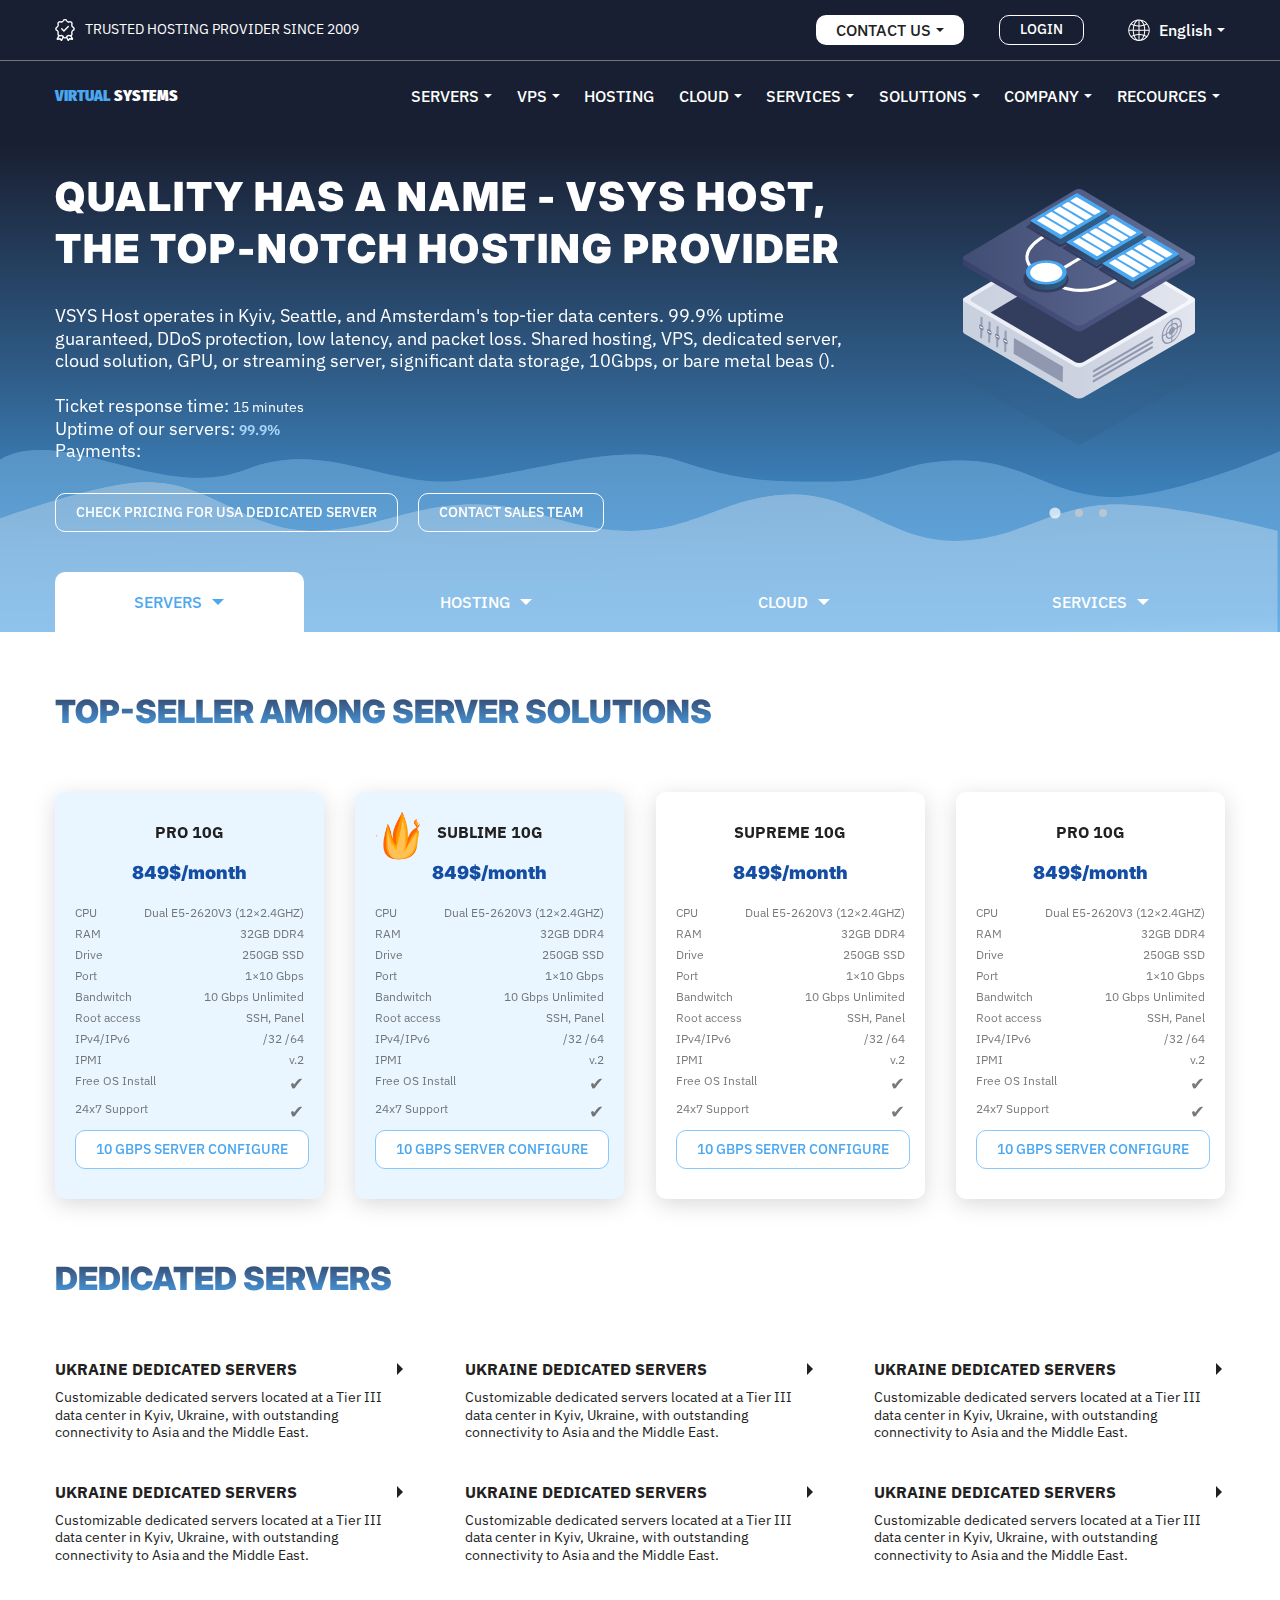
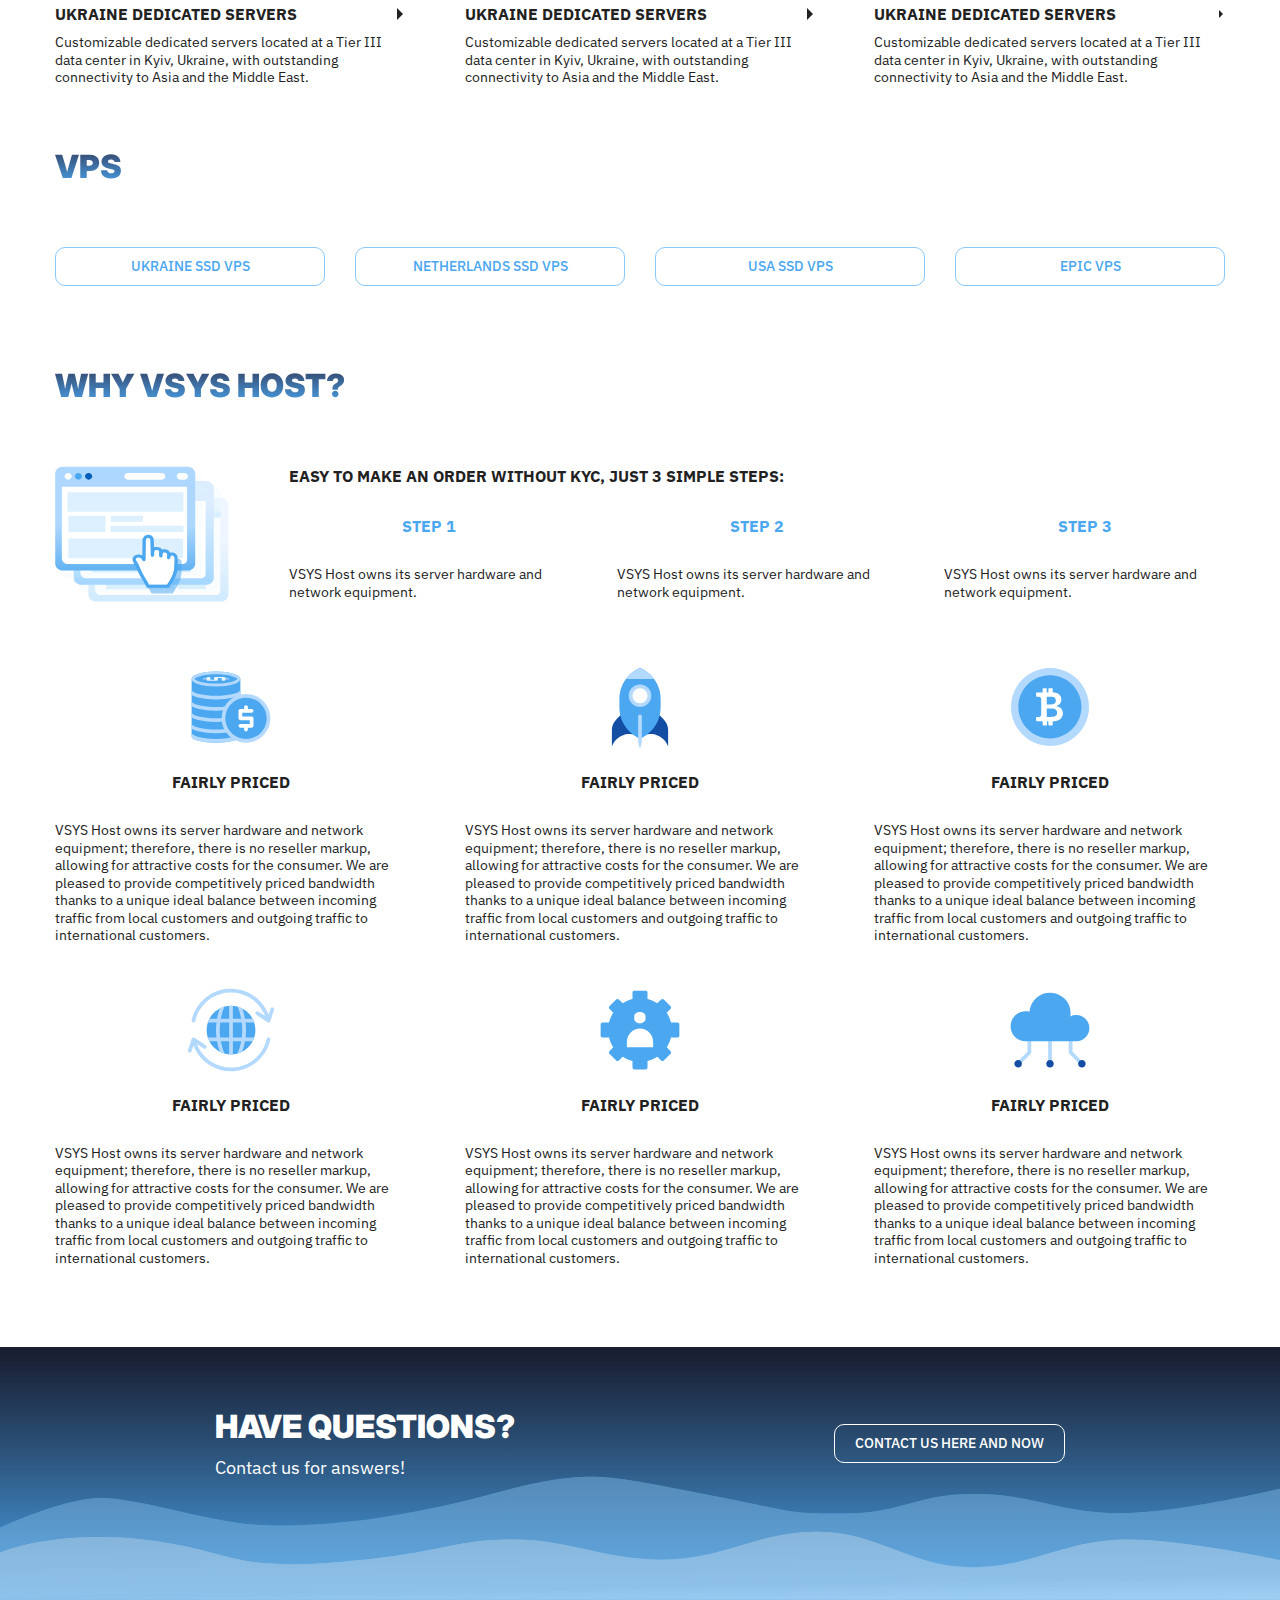
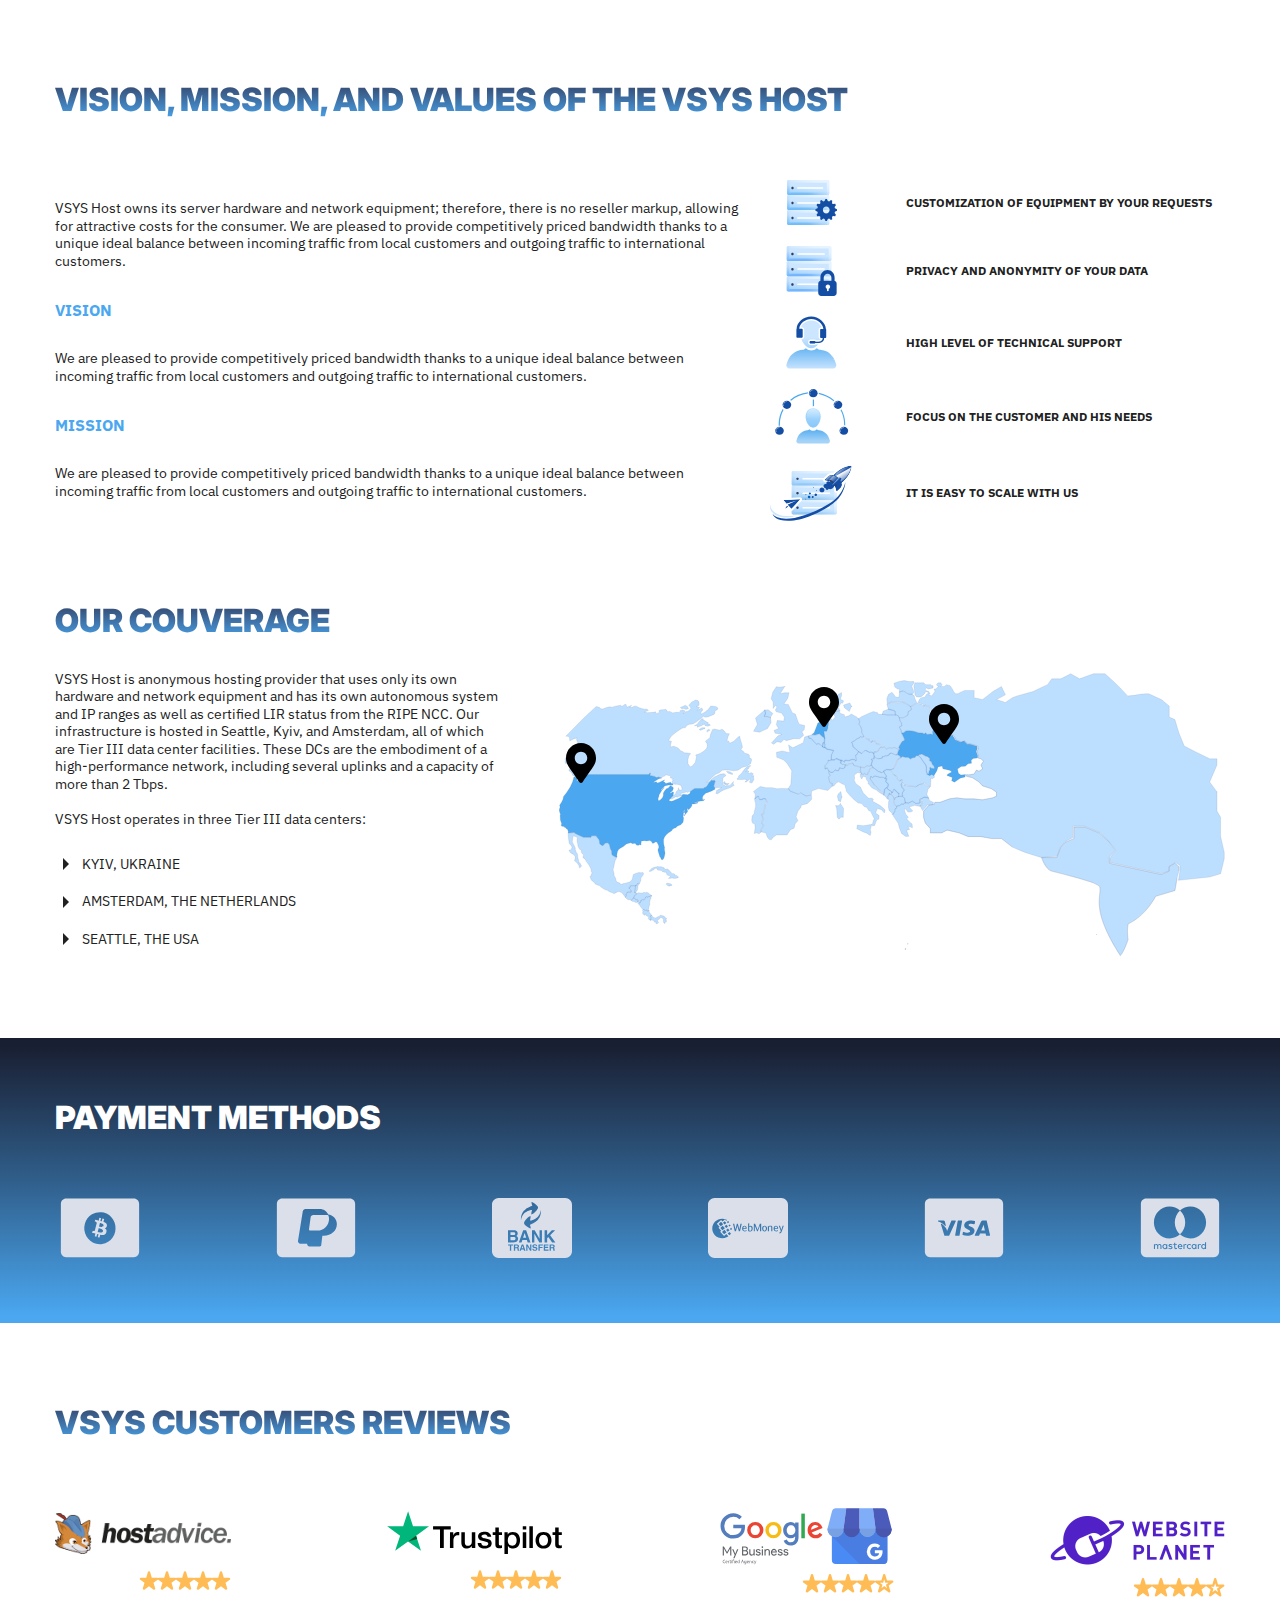
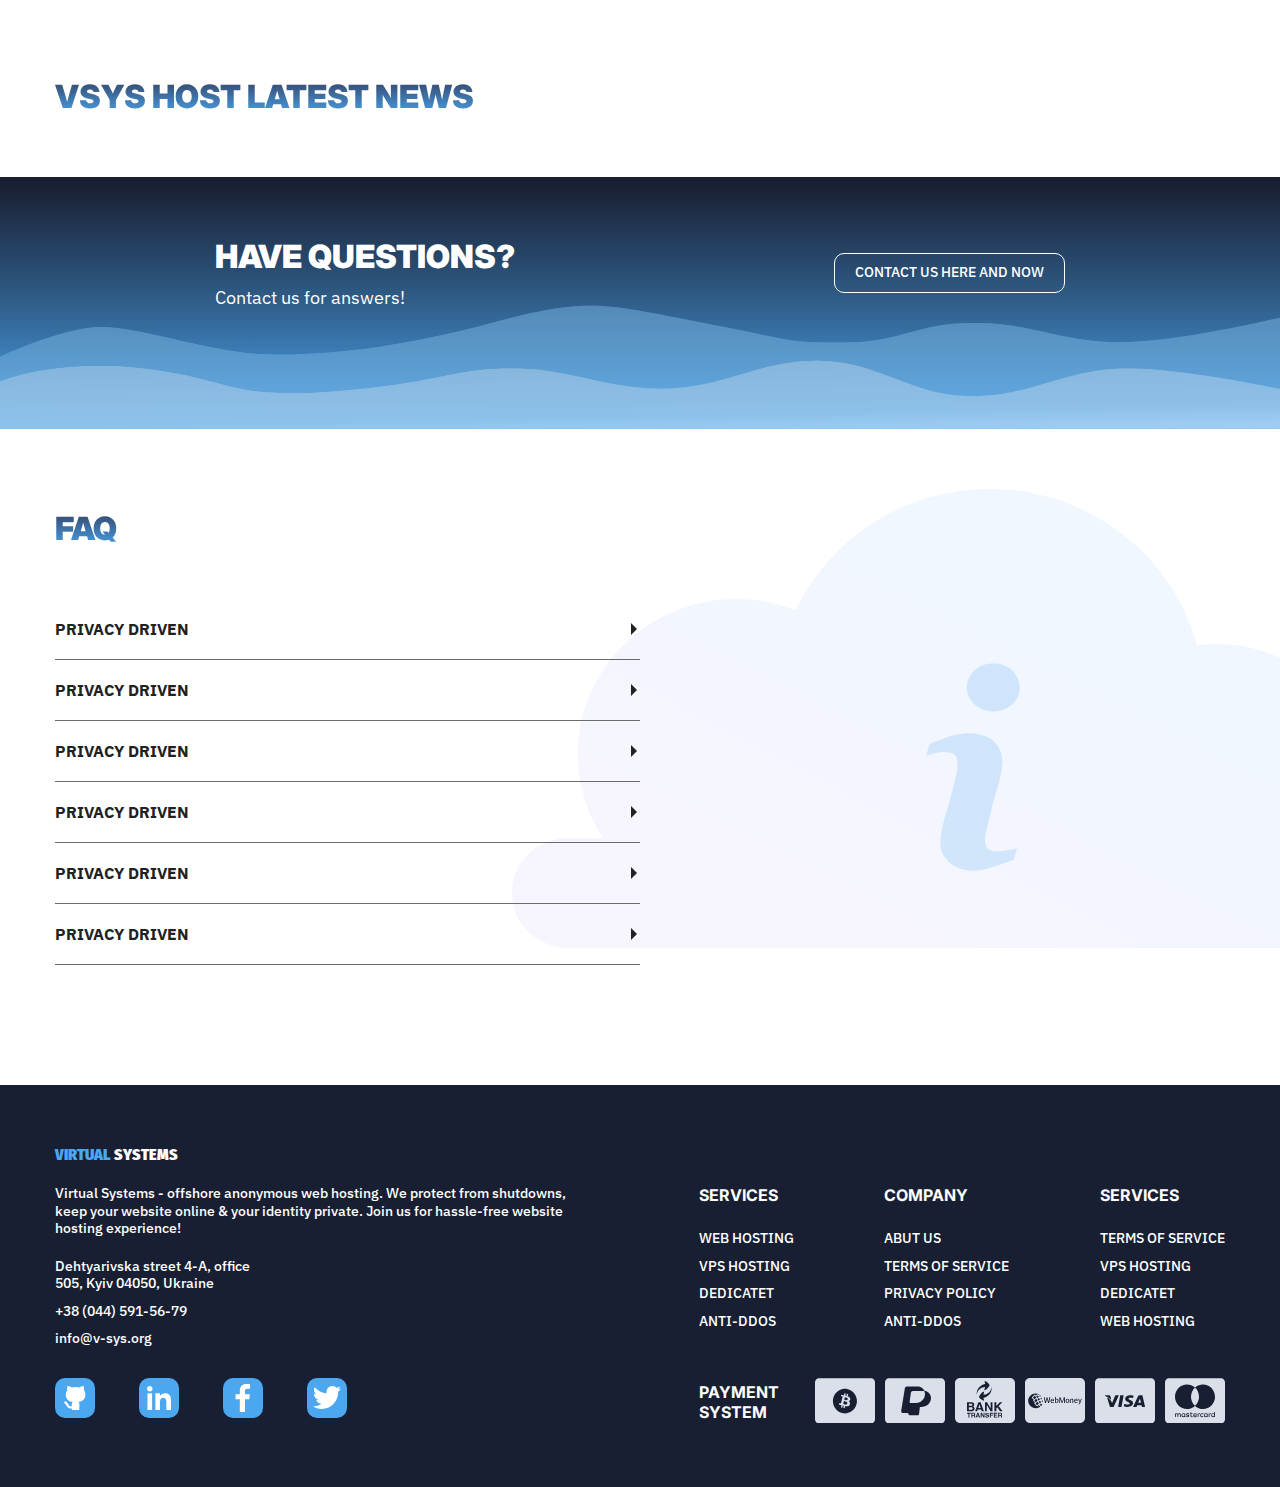
==== commit 596bec91: "1435 2701" ====
--- a/index.html
+++ b/index.html
@@ -1688,78 +1688,76 @@
 
           <div class="values__content--2">
             <!-- <h3 class="section-subtitle section-subtitle--blue">Values</h3> -->
-            <!-- <ul class="values__list--img">
-                <li class="values__item">
+
+            <ul class="values__list__content">
+              <li class="values__item">
+                <div class="values__illusrtation">
                   <img
                     class="values__svg"
                     src="./images/value-illustration_1.svg"
                     alt="Value illustration"
                   />
-                </li>
-                <li class="values__item">
+                </div>
+                <h4
+                  class="section-subtitle values__text values__text--before values__text--before_1"
+                >
+                  CUSTOMIZATION OF EQUIPMENT BY YOUR REQUESTS
+                </h4>
+              </li>
+
+              <li class="values__item">
+                <div class="values__illusrtation">
                   <img
                     class="values__svg"
                     src="./images/value-illustration_2.svg"
                     alt="Value illustration"
                   />
-                </li>
-                <li class="values__item">
+                </div>
+                <h4
+                  class="section-subtitle values__text values__text--before values__text--before_2"
+                >
+                  PRIVACY AND ANONYMITY OF YOUR DATA
+                </h4>
+              </li>
+
+              <li class="values__item">
+                <div class="values__illusrtation">
                   <img
                     class="values__svg"
                     src="./images/value-illustration_3.svg"
                     alt="Value illustration"
                   />
-                </li>
-                <li class="values__item">
+                </div>
+                <h4
+                  class="section-subtitle values__text values__text--before values__text--before_3"
+                >
+                  HIGH LEVEL OF TECHNICAL SUPPORT
+                </h4>
+              </li>
+
+              <li class="values__item">
+                <div class="values__illusrtation">
                   <img
                     class="values__svg"
                     src="./images/value-illustration_4.svg"
                     alt="Value illustration"
                   />
-                </li>
-                <li class="values__item">
+                </div>
+                <h4
+                  class="section-subtitle values__text values__text--before values__text--before_4"
+                >
+                  FOCUS ON THE CUSTOMER AND HIS NEEDS
+                </h4>
+              </li>
+
+              <li class="values__item">
+                <div class="values__illusrtation">
                   <img
                     class="values__svg"
                     src="./images/value-illustration_5.svg"
                     alt="Value illustration"
                   />
-                </li>
-              </ul> -->
-
-            <ul class="values__list--description">
-              <li>
-                <h4
-                  class="section-subtitle values__text values__text--before values__text--before_1"
-                >
-                  CUSTOMIZATION OF EQUIPMENT BY YOUR REQUESTS
-                </h4>
-              </li>
-
-              <li>
-                <h4
-                  class="section-subtitle values__text values__text--before values__text--before_2"
-                >
-                  PRIVACY AND ANONYMITY OF YOUR DATA
-                </h4>
-              </li>
-
-              <li>
-                <h4
-                  class="section-subtitle values__text values__text--before values__text--before_3"
-                >
-                  HIGH LEVEL OF TECHNICAL SUPPORT
-                </h4>
-              </li>
-
-              <li>
-                <h4
-                  class="section-subtitle values__text values__text--before values__text--before_4"
-                >
-                  FOCUS ON THE CUSTOMER AND HIS NEEDS
-                </h4>
-              </li>
-
-              <li>
+                </div>
                 <h4
                   class="section-subtitle values__text values__text--before values__text--before_5"
                 >
--- a/css/main.min.css
+++ b/css/main.min.css
@@ -1 +1 @@
-*{font-family:var(--primary-font);font-size:14px;margin:0;line-height:1.25;padding:0;box-sizing:border-box}body{color:var(--primary-text-color)}ul{list-style:none;margin:0}h1,h2,h3,h4,h5,h6{margin:0}a{color:var(--primary-text-color);text-decoration:none;display:block}a:hover{text-decoration:none}img{display:block;height:auto}p{margin:0}label{margin:0}.vsys-container{padding-left:15px;padding-right:15px;margin-left:auto;margin-right:auto}@media screen and (min-width: 375px){.vsys-container{width:375px}}@media screen and (min-width: 768px){.vsys-container{width:768px}}@media screen and (min-width: 1200px){.vsys-container{width:1200px}}.section-title{font-family:var(--title-font);text-transform:uppercase;font-weight:900;font-size:32px;margin:0 0 60px 0}.section-title--gradient{background:-webkit-linear-gradient(#333d5e, #4aa7f0);-webkit-background-clip:text;-webkit-text-fill-color:rgba(0,0,0,0)}.section-title--white{color:var(--secondary-text-color)}.section-subtitle{font-size:16px;text-transform:uppercase;color:var(--primary-text-color);font-weight:700}.section-subtitle--blue{color:var(--accent-color)}.services-content__button{margin-top:20px}.menu-arrow{display:inline-block;width:0;height:0;margin-left:5px;border-top:4px dashed;border-top:4px solid\9 ;border-right:4px solid rgba(0,0,0,0);border-left:4px solid rgba(0,0,0,0)}.menu-arrow--big{border-top:6px dashed;border-top:6px solid\9 ;border-right:6px solid rgba(0,0,0,0);border-left:6px solid rgba(0,0,0,0)}.menu-arrow--right{transform:rotate(-90deg)}.text--lightblue{font-weight:600;color:var(--light-blue-text)}.dropdown__button{border:none;background-color:rgba(0,0,0,0);color:var(--secondary-text-color);font-size:16px;text-transform:uppercase;font-weight:500;padding:15px 5px;align-items:center;display:flex;transition:color var(--timing-function)}.dropdown__button:hover,.dropdown__button:focus{color:var(--accent-color);outline:none}.button{display:flex;justify-content:center;text-align:center;text-transform:uppercase;font-weight:500;padding:10px 20px;border-radius:10px;white-space:nowrap;cursor:pointer;transition:color var(--timing-function),border var(--timing-function),background-color var(--timing-function),background var(--timing-function);height:max-content;width:max-content}.button--transparent{color:var(--secondary-text-color);background-color:rgba(0,0,0,0);border:1px solid var(--primary-background-color);transition:border var(--timing-function),background-color var(--timing-function),color var(--timing-function)}.button--transparent:hover{color:var(--accent-color);background-color:var(--primary-background-color)}.button--sm{padding:5px 20px}.button--white{color:var(--primary-text-color);background-color:var(--primary-background-color)}.button--white:hover,.button--white:focus{color:var(--accent-color);text-decoration:none;border-color:var(--light-blue-text)}.button--light{background-color:var(--primary-background-color);color:var(--accent-color);border:1px solid #88c8fa}.button--border{border:none}.button--light:hover,.button--light:focus{background:var(--accent-color);color:var(--secondary-text-color)}.btn-grad{background:linear-gradient(0deg, #144da4, transparent) #144da4;color:var(--secondary-text-color)}.btn-grad:hover,.btn-grad:focus{background:linear-gradient(0deg, #144da4, transparent) #4aa7f0}.dropdown__menu{background-color:var(--secondary-background-color);z-index:1;position:absolute;top:58px;left:0;display:none;padding:0}.dropdown__menu--white{background-color:var(--primary-background-color)}.dropdown--mt14{margin-top:-14px}.dropdown__link{color:var(--secondary-text-color);text-transform:uppercase;white-space:nowrap;padding:10px 15px;transition:background-color var(--timing-function)}.dropdown__link:hover,.dropdown__link:focus{background-color:var(--light-blue-text);color:var(--secondary-background-color)}@media screen and (max-width: 1199px){.dropdown__button{font-size:12px}}.dropdown__button--open+.dropdown__menu{display:block}.dropdown__link--black{color:var(--primary-text-color)}@media screen and (max-width: 767px){.section-title{font-size:24px;margin:0 0 30px 0}.dropdown__link{color:var(--secondary-text-color);transition:color var(--timing-function),background-color var(--timing-function)}.dropdown__link:hover{color:var(--primary-text-color)}.dropdown__button--open~.dropdown__menu{max-height:35rem}.dropdown__button{padding-left:0;padding-right:0;width:100%;justify-content:space-between}.dropdown__menu{background-color:rgba(255,255,255,.1);width:100%;display:block;position:relative;overflow:hidden;max-height:0;transition:max-height var(--timing-function);top:0}}.hotprice-gif{position:absolute;top:0px;left:10px}:root{--primary-font: "IBM Plex Sans", sans-serif;--logo-font: "Fira Sans Condensed", sans-serif;--title-font: "Inter", sans-serif;--buttons-font: "Inter", sans-serif;--primary-text-color: #212121;--secondary-text-color: #ffffff;--light-blue-text: #a8d5f8;--grey-text-color: #6c6c6c;--price-accent-color: #333d5e;--price-card-bcg: #e9f5ff;--accent-color: #4aa7f0;--primary-background-color: #ffffff;--secondary-background-color: #191f32;--opacity-text-color: rgba(255, 255, 255, 0.6);--timing-function: 300ms cubic-bezier(0.2, 0, 0.7, 1)}.page-header{background-color:var(--secondary-background-color);position:sticky;top:-60px;z-index:10}.topbar{padding:10px 0;display:flex;justify-content:space-between;align-items:center;gap:30%}.topbar--bottomline{border-bottom:1px solid #747474}.topbar-quality{color:var(--secondary-text-color);display:flex;align-items:center;width:50%}.topbar-quality__link{color:var(--secondary-text-color);position:relative;white-space:nowrap;display:flex;align-items:center;transition:color var(--timing-function);margin-left:-10px}.topbar-quality__link:hover,.topbar-quality__link:focus{color:var(--light-blue-text)}.topbar-quality__title{margin-right:6px}.topbar-quality__svg{fill:rgba(0,0,0,0);transform:scale(0.8)}.planet-icon{fill:currentColor;transform:scale(0.8)}.big-arrow{fill:currentColor}.topbar-buttons{display:flex;align-items:center;justify-content:space-between;width:50%}.button--lang{padding:0;border:none;display:flex;align-items:center;text-transform:none;width:100%;background-color:rgba(0,0,0,0)}.button--lang:hover{color:var(--light-blue-text)}.dropdown__menu--lang{width:100%;margin-top:-8px}.navbar{display:flex;justify-content:space-between;align-items:center;padding:10px 0}.navbar__list{display:flex;justify-content:space-between;align-items:center}.navbar__item{cursor:pointer;position:relative}.vsys-logo{font-family:var(--logo-font);font-size:16px;font-weight:900;text-transform:uppercase;color:var(--secondary-text-color);position:relative;white-space:nowrap}.vsys-logo:hover{color:var(--secondary-text-color);text-decoration:none}.vsys-logo__virtual{font-size:16px;font-weight:900;font-family:var(--logo-font);color:#4aa7f0}.mobile-open{overflow:hidden}.menu-button{cursor:pointer;display:none;margin:0;padding:0;border:none;background-color:rgba(0,0,0,0);z-index:2}.menu-button .icon-close{display:none}.icon-menu{fill:currentColor}.icon-close{fill:currentColor}.menu-button.is-open .icon-close{display:block}.menu-button.is-open .icon-menu{display:none}.menu-social{display:none}.site-nav__link.site-nav__link--active{color:var(--accent-color)}.mobile-menu{width:70%}.mobile-menu__buttons{display:none}@media screen and (max-width: 1199px){.topbar{gap:5%}.mobile-menu{width:100%;flex-basis:fit-content}.vsys-logo,.vsys-logo__virtual{font-size:12px}}@media screen and (max-width: 767px){.topbar{display:none}.page-header{top:0}.topbar{gap:5%;padding:5px 0}.topbar-quality{display:none}.topbar-buttons{width:100%}.menu-button{display:inline-flex;margin:0;padding:0;border:none;background-color:rgba(0,0,0,0);z-index:2;color:#f0f8ff}.mobile-menu{position:fixed;overflow-y:scroll;left:0;top:51px;width:100vw;height:calc(100vh - 51px);height:calc(100dvh - 51px);background:linear-gradient(180deg, #191f32 2.92%, #305e8a 49.72%, #4aa7f0 97.41%);z-index:1;opacity:0;padding-top:40px;padding-bottom:40px;transition:transform var(--timing-function),opacity var(--timing-function);pointer-events:none}.mobile-menu.is-open{opacity:1;transform:translateY(0%);pointer-events:all}.mobile-menu .mobile-menu__vsys-container{padding-left:60px;padding-right:60px}.mobile-menu .navbar__list{flex-flow:column}.navbar__item{width:100%}.dropdown__menu--lang{background-color:var(--primary-background-color);z-index:5;position:absolute;top:52px}.dropdown__menu--lang .dropdown__link{color:var(--primary-text-color)}.mobile-menu__buttons{width:100%;display:flex;justify-content:space-between;margin-top:20px;align-items:center}.navbar__item--width{width:100px}.button--lang{width:100%}}.hero{position:relative;background:linear-gradient(180deg, #191f32 2.92%, #305e8a 49.72%, #4aa7f0 97.41%);padding-top:40px;padding-bottom:100px}.hero__background{background-image:url(../images/hero-decor.svg);background-size:contain;background-repeat:no-repeat;background-position:bottom;width:100%;height:100%;position:absolute;bottom:0px}.hero__content{height:100%;display:flex;flex-flow:column;position:relative;justify-content:space-between;gap:30px}.hero__title{font-family:var(--title-font);font-weight:900;font-size:40px;line-height:1.3;width:100%;letter-spacing:2px;text-transform:uppercase;color:#fff}.hero__thumb{display:flex;justify-content:space-between}.hero__info{display:flex;flex-flow:column;justify-content:space-between;gap:30px;width:70%}.hero__description{color:var(--secondary-text-color);font-size:18px}.hero__buttons{display:flex;gap:20px}.hero__image{display:flex;justify-content:center;width:25%}.hero__svg{width:80%}@media screen and (max-width: 1199px){.hero__title{font-size:36px}.hero{padding-bottom:80px}.hero__thumb{display:flex}.hero__image{display:none}.hero__thumb{flex-flow:column-reverse}.hero__info{width:100%}.hero__buttons{gap:80px;justify-content:center}.hero__title--nowrap{display:none}}@media screen and (max-width: 767px){.hero{padding-top:20px;padding-bottom:60px}.hero__buttons{flex-flow:column}.hero__title{font-size:26px;margin-bottom:0}.hero__image{transform:scale(0.7)}.hero__description{font-size:16px}.hero__buttons{align-items:center;gap:20px}}#serversContent,#hostingContent,#cloudContent,#servicesContent{display:none}#servers_button:checked~#serversContent,#hosting_button:checked~#hostingContent,#cloud_button:checked~#cloudContent,#services_button:checked~#servicesContent{display:block}#servers_button:checked~.services-menu label[for=servers_button],#hosting_button:checked~.services-menu label[for=hosting_button],#cloud_button:checked~.services-menu label[for=cloud_button],#services_button:checked~.services-menu label[for=services_button]{background-color:var(--primary-background-color);color:var(--accent-color);border-radius:10px 10px 0 0}input[type=radio]{opacity:0;position:absolute;top:0;left:0;margin:0}.services{padding-bottom:80px}.services-label__box{display:flex;gap:80px;margin-bottom:20px}.services-label__title{color:var(--accent-color)}.services__container{padding-top:60px;position:relative}.services-menu{width:100%;display:flex;justify-content:space-between;gap:5%;position:absolute;transform:translateY(-100%);top:0;left:0}.services-menu__item{width:25%;border-radius:10px 10px 0 0;transition:background-color var(--timing-function)}.services-menu__item:hover{background-color:rgba(255,255,255,.3)}.services-menu__label{font-size:16px;font-weight:500;color:var(--secondary-text-color);text-transform:uppercase;cursor:pointer;display:flex;align-items:center;justify-content:center;gap:10px;padding:20px 30px}.services-cards__list{display:flex;justify-content:space-between;gap:30px;margin-bottom:60px}.services-cards__item{padding:30px 20px;border-radius:10px;transition:transform var(--timing-function),filter var(--timing-function),outline var(--timing-function);filter:drop-shadow(0px 5px 11px rgba(0, 0, 0, 0.15))}.services-cards__item:hover{filter:drop-shadow(0px 5px 11px rgba(0, 0, 0, 0.3));transform:scale(1.02)}.services-cards__item>a{margin:40px 0 0 0}.services-cards__item--blue{position:relative;background-color:var(--price-card-bcg)}.services-cards__item--white{background-color:var(--primary-background-color)}.services-cards__item--white:hover{outline:none}.services-cards__title{text-align:center;margin-bottom:20px}.services-cards__price{font-family:var(--title-font);font-weight:900;color:#144da4;font-size:18px;max-width:fit-content;margin:0 auto;text-align:center;margin-bottom:20px}.services-cards__info{display:flex;justify-content:space-between;font-size:12px;opacity:.6;margin-bottom:6px}.services-cards__value{font-size:12px;text-align:right;opacity:1}.services-cards__checkmark{font-size:18px}.serversContent{width:100%}.services-dedicated__title{display:flex;align-items:center;justify-content:space-between;margin-bottom:10px;transition:color var(--timing-function)}.services-dedicated__list{justify-content:space-between;flex-wrap:wrap;display:flex;row-gap:40px;margin-bottom:60px}.services-dedicated__item{width:30%}.services-dedicated__item:hover .services-dedicated__title{color:var(--accent-color)}.services-vps__list{gap:80px;display:flex;justify-content:space-between}.services-vps__item{width:25%}.services-vps__item a{width:100%}.services-content__list{display:flex;justify-content:space-between;gap:30px}.services-content__item{padding:0 20px;width:25%}.services-content__title{margin-bottom:20px}@media screen and (max-width: 1199px){.services-menu{gap:0}.services-cards__list{flex-wrap:wrap;justify-content:space-around;gap:50px}.services-vps__list{flex-wrap:wrap;gap:30px}.services-vps__item{width:45%}}@media screen and (max-width: 767px){.services-menu__item .menu-arrow--big{display:none}.services-dedicated__item{width:100%}.services-vps__list{width:100%;justify-content:center;flex-wrap:wrap;gap:40px}.services-vps__item{width:60%;margin:0 auto}}.faq{position:relative;padding-bottom:120px;padding-top:80px}.faq__background{background-image:url(../images/faq-bcg.svg);background-size:60vw;background-repeat:no-repeat;background-position:top right;top:0;left:0;right:0;bottom:0;margin-top:60px;position:absolute;pointer-events:none}.accordion{width:50%;position:relative}.accordion__item{border-bottom:1px solid var(--grey-text-color);margin-top:10px}.accordion__item:hover .section-subtitle{color:var(--accent-color)}.accordion__btn{width:100%;border:none;background-color:rgba(0,0,0,0);justify-content:space-between;display:flex;align-items:center;padding:10px 0;transition:color var(--timing-function),transform var(--timing-function);cursor:pointer}.accordion__btn:focus .accordion__title{color:var(--accent-color)}.accordion__btn:focus~.accordion__info{max-height:4rem}.accordion__btn:focus .menu-arrow--right{transform:rotate(0deg)}.accordion__title{width:100%;display:flex;align-items:center;justify-content:space-between;transition:color var(--timing-function)}.accordion__info{color:var(--grey-text-color);max-height:0rem;overflow:hidden;font-weight:500;line-height:1.25;margin-bottom:10px;transition:max-height var(--timing-function)}.accordion__svg{fill:currentColor}@media screen and (max-width: 1199px){.accordion{width:100%}}@media screen and (max-width: 767px){.faq{position:relative;padding-bottom:60px;padding-top:30px}}.advantages{padding-bottom:80px}.advantages-steps{display:flex;justify-content:space-between;margin-bottom:60px;column-gap:60px}.advantages-steps__list{justify-content:space-between;width:100%;display:flex;gap:30px}.advantages-steps__item{width:30%}.advantages-steps .section-subtitle{margin-bottom:30px}.advantages__list{row-gap:40px;justify-content:space-between;display:flex;flex-wrap:wrap}.advantages__item{width:30%}.advantages__subtitle{text-align:center;margin-bottom:30px}.advantages__image{display:block;margin:0 auto 20px}@media screen and (max-width: 1199px){.advantages__item{width:45%}}@media screen and (max-width: 767px){.advantages-steps{flex-flow:column;margin-bottom:30px}.advantages-steps img{margin:0 auto 30px;width:50%}.advantages-steps .section-title{text-align:center}.advantages-steps__section{justify-content:center}.advantages-steps__list{width:100%;flex-flow:column;gap:40px}.advantages-steps__item{width:100%}.advantages__item{width:100%}}.contact{background:linear-gradient(180deg, #191f32 2.92%, #305e8a 49.72%, #4aa7f0 97.41%);padding-top:60px;padding-bottom:120px;position:relative}.contact__background-img{background-image:url(../images/contact-decor.svg);background-size:contain;background-repeat:no-repeat;background-position:bottom;width:100%;height:100%;position:absolute;bottom:0px;pointer-events:none}.contact__container{display:flex;justify-content:space-around;align-items:center;position:relative}.contact .section-title{margin-bottom:10px}.contact__call{color:var(--secondary-text-color);font-size:18px}@media screen and (max-width: 767px){.contact{padding-top:30px;padding-bottom:30px}.contact__container{display:flex;flex-flow:column;gap:60px;align-items:center}.contact__call{text-align:center}}.values{padding-top:80px;padding-bottom:80px}.values__box{display:flex;align-items:center;justify-content:space-between;gap:60px}.values__content--1{width:60%;display:flex;flex-flow:column;gap:30px}.values__content--2{width:30%}.values__text--before_1{position:relative}.values__text--before_1::before{content:"";display:block;position:absolute;top:50%;left:-80px;width:50px;height:45px;transform:translateY(-50%);background-image:url(../images/value-illustration_1.svg)}.values__text--before_2{position:relative}.values__text--before_2::before{content:"";display:block;position:absolute;top:50%;left:-80px;width:50px;height:50px;transform:translateY(-50%);background-image:url(../images/value-illustration_2.svg)}.values__text--before_3{position:relative}.values__text--before_3::before{content:"";display:block;position:absolute;top:50%;left:-83px;width:50px;height:52px;transform:translateY(-50%);background-image:url(../images/value-illustration_3.svg)}.values__text--before_4{position:relative}.values__text--before_4::before{content:"";display:block;position:absolute;top:50%;left:-95px;width:73px;height:55px;transform:translateY(-50%);background-image:url(../images/value-illustration_4.svg)}.values__text--before_5{position:relative}.values__text--before_5::before{content:"";display:block;position:absolute;top:50%;left:-100px;width:83px;height:57px;transform:translateY(-50%);background-image:url(../images/value-illustration_5.svg)}.values__content--3{padding-top:30px;width:30%}.values__description{margin-bottom:30px}.values__list--img{display:flex;flex-flow:column;gap:20px}.values__list--description{display:flex;flex-flow:column;gap:60px}.values__item{display:flex;justify-content:center;align-items:center}.values__text{font-size:12px}.values h3{margin-bottom:30px}@media screen and (max-width: 1199px){.values__content--1{width:50%}.values__box{gap:120px}.values__list{gap:30px}}@media screen and (max-width: 767px){.values{padding-top:30px;padding-bottom:30px}.values__list{flex-wrap:wrap;justify-content:space-around}.values__box{flex-flow:column;gap:30px}.values h3{margin-bottom:10px}}.payment{background:linear-gradient(180deg, #191f32 2.92%, #305e8a 49.72%, #4aa7f0 97.41%);padding-top:60px;padding-bottom:60px}.payment__list{display:flex;justify-content:space-between}@media screen and (max-width: 767px){.payment{padding-top:30px;padding-bottom:30px}.payment__list{justify-content:space-between;gap:30px;flex-wrap:wrap}}.reviews{padding-top:80px;padding-bottom:80px}.reviews__list{display:flex;justify-content:space-between}.reviews__item{width:15%}.reviews__logo{width:100%}.reviews__svg{display:flex;width:100%}.reviews__link{height:100%;display:flex;flex-flow:column;justify-content:space-around}.reviews__svg--box{margin:0 0 0 auto}@media screen and (max-width: 1199px){.reviews__list{flex-wrap:wrap}}@media screen and (max-width: 767px){.reviews{padding-top:60px;padding-bottom:60px}.reviews__list{gap:60px}.reviews__item{width:40%}}.couverage{padding-bottom:80px}.couverage .section-title{margin-bottom:30px}.couverage__content{align-items:center;display:flex;gap:60px}.couverage__description{width:40%}.couverage__map{width:60%;position:relative}.couverage__svg{width:100%}.couverage__marker{position:absolute;transform-origin:bottom}.couverage__marker:hover{animation:pulsate-bck .5s ease-in-out infinite both}.couverage__marker--kyiv{top:11%;right:40%}.couverage__marker--amsterdam{top:5%;right:58%}.couverage__marker--seattle{bottom:61%;left:1%}@keyframes pulsate-bck{0%{transform:scale(1.2)}50%{transform:scale(1)}100%{transform:scale(1.2)}}.couverage__description:has(.couverage__item--kyiv:hover)~.couverage__map .couverage__marker--kyiv,.couverage__description:has(.couverage__item--amsterdam:hover)~.couverage__map .couverage__marker--amsterdam,.couverage__description:has(.couverage__item--seattle:hover)~.couverage__map .couverage__marker--seattle{animation:pulsate-bck .5s ease-in-out infinite both}.couverage__list{display:flex;flex-flow:column}.couverage__item{cursor:pointer;padding-top:10px;padding-bottom:10px}.couverage__name{align-items:center;gap:10px;display:flex}@media screen and (max-width: 1199px){.couverage__content{gap:30px;flex-flow:column}.couverage__description{width:100%}.couverage__map{width:100%}.couverage .section-title{margin-bottom:30px}.couverage__marker--kyiv{top:13%;right:40%}.couverage__marker--amsterdam{top:7%;right:59%}}@media screen and (max-width: 767px){.couverage{padding-bottom:30px}.couverage__marker--kyiv{top:-2%;right:38%}.couverage__marker--amsterdam{top:-8%;right:56%}.couverage__marker--seattle{left:-1%}}.vsys-footer{background-color:var(--secondary-background-color);padding:60px 0}.vsys-footer .vsys-logo{margin-bottom:20px}.footer__content{width:100%;display:flex;justify-content:space-between;gap:10%}.footer__info{min-width:45%}.footer__description{color:var(--secondary-text-color);font-weight:500;margin-bottom:20px}.footer-contact__link{color:var(--secondary-text-color);font-style:normal;font-weight:500;transition:color var(--timing-function)}.footer-contact__link:hover{color:var(--accent-color);text-decoration:none}.footer-contact__item:not(:last-child){margin-bottom:10px}.footer-nav{min-width:45%;justify-content:space-between;display:flex}.footer__subtitle{font-family:var(--title-font);font-size:16px;font-weight:700;color:var(--secondary-text-color)}.footer-nav__link{color:var(--secondary-text-color);font-weight:500;padding:5px 0;transition:color var(--timing-function);text-transform:uppercase}.footer-nav__link:hover{color:var(--accent-color);text-decoration:none}.footer__box{display:flex;flex-flow:column;gap:20px}.footer__thumb{display:flex;justify-content:space-between;gap:30%;margin-top:30px}.footer-social__list{min-width:25%;display:flex;justify-content:space-between}.footer-social__link{color:var(--secondary-text-color);display:flex;align-items:center;justify-content:center;background-color:var(--accent-color);border-radius:10px;width:40px;height:40px;transition:color var(--timing-function),background-color var(--timing-function)}.footer-social__link:hover{color:var(--accent-color);background-color:rgba(0,0,0,0)}.footer-social__svg{display:flex;justify-content:center;align-items:center}.footer-social__svg--color{fill:currentColor}.footer-payment__list{min-width:45%;display:flex;gap:10px;justify-content:space-between;align-items:center}.footer-payment__item{align-items:center}.footer-payment__img{width:60px;height:45px}.footer-payment>.footer__subtitle{width:70px;align-items:center;font-size:14px}@media screen and (max-width: 1199px){.footer__content{flex-flow:column;gap:30px}.footer__thumb{flex-flow:column;gap:30px}.footer-social__list{margin:0 auto;width:50%}.footer-payment{width:100%}.footer-payment .footer__subtitle{display:none}.footer-payment__list .footer__subtitle{display:none}}@media screen and (max-width: 767px){.footer-payment{row-gap:20px;flex-wrap:wrap;width:100%}.footer-social__list{width:50%}.footer__box{width:30%}.footer-social__list{width:85%;display:flex;margin:0 auto}.footer-payment__list{row-gap:20px;flex-wrap:wrap}.footer-payment__item{width:30%;display:flex;justify-content:center}}.splide__pagination{bottom:12px;left:inherit;padding:0;position:absolute;right:110px;z-index:1}.splide__pagination__page{margin:3px 8px}@media screen and (max-width: 1199px){.hero{padding-bottom:100px}.hero__svg{width:100%}.hero__image{margin:0 auto 40px}.splide__pagination{top:-200px;left:0;right:0}}@media screen and (max-width: 767px){.hero__image{display:none}.hero__title{margin-bottom:30px;font-size:28px}.hero__thumb{margin-bottom:30px}.hero__thumb{padding-bottom:60px;margin-bottom:0}.hero__description{margin-bottom:0}.splide__pagination{top:auto;bottom:125px}}.hero-dedicated{padding-bottom:60px}.hero-dedicated__list{list-style:disc;color:var(--secondary-text-color);padding-left:20px}.hero-dedicated__text{color:var(--secondary-text-color);font-size:24px}.hero-dedicated__item:not(:last-child){margin-bottom:10px}.hero-dedicated__svg{width:90%}.dedicated-faq__background{background-image:url(/images/dedicated-faq_background.svg)}.dedicated-services{padding-top:60px;padding-bottom:60px}.dedicated-services .services-vps__list{margin-bottom:60px}.dedicated-services .services-card__list{margin-bottom:0}.dedicated-contact .section-title{margin-bottom:30px}.dedicated-contact__background{background:linear-gradient(165.95deg, rgba(74, 167, 240, 0.76) 10.01%, #e0f1ff 101.3%);position:relative}.dedicated-contact__background--svg{background-image:url(/images/dedicated-background__image.svg);background-size:contain;background-repeat:no-repeat;background-position:bottom;width:100%;bottom:0}.dedicated-contact__content{display:flex;align-items:center;gap:60px;padding:60px 60px}@media screen and (max-width: 1199px){.dedicated-contact .section-title{text-align:center}.dedicated-contact__content{flex-flow:column;gap:30px}}.bonuses{padding-top:60px;padding-bottom:60px}.bonuses .services-dedicated__title{margin-bottom:0}.bonuses__list{row-gap:20px;display:flex;flex-wrap:wrap}.bonuses__item{display:flex;align-items:center;gap:20px;width:50%}.bonuses__svg{fill:currentColor}.bonuses__checkmark{color:var(--accent-color);font-size:34px}.dedicated-agvantages{padding-top:60px;padding-bottom:60px}.dedicated-agvantages__content{display:flex;gap:60px}.dedicated-agvantages__description{font-size:16px}.price-dedicated{padding-top:60px;padding-bottom:60px}.price-billing__content{margin-bottom:60px}.price-dedicated__card{background-color:var(--price-card-bcg);border-radius:10px;padding:10px 20px;justify-content:space-between;align-items:center;display:flex;gap:30px}.price-dedicated__card .services-cards__title{margin-bottom:0}.price-billing__buttons{display:flex;gap:30px;align-items:center}.price-billing__item{transition:filter var(--timing-function)}.price-billing__item:hover{filter:drop-shadow(0px 11px 5px rgba(0, 0, 0, 0.15))}.price-billing__button{background-color:var(--primary-background-color);border:1px SOLID var(--accent-color);padding:10px 20px;border-radius:10px}.price-billing__button p{text-transform:uppercasece__list;margin-top:5px}.price-billing__button--blue{background-color:var(--price-card-bcg)}.price-dedicated__list{display:flex;gap:30px;width:80%}.price-dedicated__tariff{width:10%}.price-dedicated__box{width:10%}.price-dedicated__info{font-size:12px;display:flex;text-align:left;flex-wrap:nowrap}/*# sourceMappingURL=main.min.css.map */+*{font-family:var(--primary-font);font-size:14px;margin:0;line-height:1.25;padding:0;box-sizing:border-box}body{color:var(--primary-text-color)}ul{list-style:none;margin:0}h1,h2,h3,h4,h5,h6{margin:0}a{color:var(--primary-text-color);text-decoration:none;display:block}a:hover{text-decoration:none}img{display:block;height:auto}p{margin:0}label{margin:0}.vsys-container{padding-left:15px;padding-right:15px;margin-left:auto;margin-right:auto}@media screen and (min-width: 375px){.vsys-container{width:375px}}@media screen and (min-width: 768px){.vsys-container{width:768px}}@media screen and (min-width: 1200px){.vsys-container{width:1200px}}.section-title{font-family:var(--title-font);text-transform:uppercase;font-weight:900;font-size:32px;margin:0 0 60px 0}.section-title--gradient{background:-webkit-linear-gradient(#333d5e, #4aa7f0);-webkit-background-clip:text;-webkit-text-fill-color:rgba(0,0,0,0)}.section-title--white{color:var(--secondary-text-color)}.section-subtitle{font-size:16px;text-transform:uppercase;color:var(--primary-text-color);font-weight:700}.section-subtitle--blue{color:var(--accent-color)}.services-content__button{margin-top:20px}.menu-arrow{display:inline-block;width:0;height:0;margin-left:5px;border-top:4px dashed;border-top:4px solid\9 ;border-right:4px solid rgba(0,0,0,0);border-left:4px solid rgba(0,0,0,0)}.menu-arrow--big{border-top:6px dashed;border-top:6px solid\9 ;border-right:6px solid rgba(0,0,0,0);border-left:6px solid rgba(0,0,0,0)}.menu-arrow--right{transform:rotate(-90deg)}.text--lightblue{font-weight:600;color:var(--light-blue-text)}.dropdown__button{border:none;background-color:rgba(0,0,0,0);color:var(--secondary-text-color);font-size:16px;text-transform:uppercase;font-weight:500;padding:15px 5px;align-items:center;display:flex;transition:color var(--timing-function)}.dropdown__button:hover,.dropdown__button:focus{color:var(--accent-color);outline:none}.button{display:flex;justify-content:center;text-align:center;text-transform:uppercase;font-weight:500;padding:10px 20px;border-radius:10px;white-space:nowrap;cursor:pointer;transition:color var(--timing-function),border var(--timing-function),background-color var(--timing-function),background var(--timing-function);height:max-content;width:max-content}.button--transparent{color:var(--secondary-text-color);background-color:rgba(0,0,0,0);border:1px solid var(--primary-background-color);transition:border var(--timing-function),background-color var(--timing-function),color var(--timing-function)}.button--transparent:hover{color:var(--accent-color);background-color:var(--primary-background-color)}.button--sm{padding:5px 20px}.button--white{color:var(--primary-text-color);background-color:var(--primary-background-color)}.button--white:hover,.button--white:focus{color:var(--accent-color);border-color:var(--light-blue-text)}.button--red{color:#f26666;border:1px solid #f26666;background-color:var(--primary-background-color)}.button--red:hover,.button--red:focus{color:var(--secondary-text-color);background-color:#f26666;border-color:var(--light-blue-text)}.button--light{background-color:var(--primary-background-color);color:var(--accent-color);border:1px solid #88c8fa}.button--border{border:none}.button--light:hover,.button--light:focus{background:var(--accent-color);color:var(--secondary-text-color)}.btn-grad{background:linear-gradient(0deg, #144da4, transparent) #144da4;color:var(--secondary-text-color)}.btn-grad:hover,.btn-grad:focus{background:linear-gradient(0deg, #144da4, transparent) #4aa7f0}.dropdown__menu{background-color:var(--secondary-background-color);z-index:1;position:absolute;top:58px;left:0;display:none;padding:0}.dropdown__menu--white{background-color:var(--primary-background-color)}.dropdown--mt14{margin-top:-14px}.dropdown__link{color:var(--secondary-text-color);text-transform:uppercase;white-space:nowrap;padding:10px 15px;transition:background-color var(--timing-function)}.dropdown__link:hover,.dropdown__link:focus{background-color:var(--light-blue-text);color:var(--secondary-background-color)}@media screen and (max-width: 1199px){.dropdown__button{font-size:12px}}.dropdown__button--open+.dropdown__menu{display:block}.dropdown__link--black{color:var(--primary-text-color)}@media screen and (max-width: 767px){.section-title{font-size:24px;margin:0 0 30px 0}.dropdown__link{color:var(--secondary-text-color);transition:color var(--timing-function),background-color var(--timing-function)}.dropdown__link:hover{color:var(--primary-text-color)}.dropdown__button--open~.dropdown__menu{max-height:35rem}.dropdown__button{padding-left:0;padding-right:0;width:100%;justify-content:space-between}.dropdown__menu{background-color:rgba(255,255,255,.1);width:100%;display:block;position:relative;overflow:hidden;max-height:0;transition:max-height var(--timing-function);top:0}}.hotprice-gif{position:absolute;top:0px;left:10px}:root{--primary-font: "IBM Plex Sans", sans-serif;--logo-font: "Fira Sans Condensed", sans-serif;--title-font: "Inter", sans-serif;--buttons-font: "Inter", sans-serif;--primary-text-color: #212121;--secondary-text-color: #ffffff;--light-blue-text: #a8d5f8;--grey-text-color: #6c6c6c;--price-accent-color: #333d5e;--price-card-bcg: #e9f5ff;--accent-color: #4aa7f0;--primary-background-color: #ffffff;--secondary-background-color: #191f32;--opacity-text-color: rgba(255, 255, 255, 0.6);--timing-function: 300ms cubic-bezier(0.2, 0, 0.7, 1)}.page-header{background-color:var(--secondary-background-color);position:sticky;top:-60px;z-index:10}.topbar{padding:10px 0;display:flex;justify-content:space-between;align-items:center;gap:30%}.topbar--bottomline{border-bottom:1px solid #747474}.topbar-quality{color:var(--secondary-text-color);display:flex;align-items:center;width:50%}.topbar-quality__link{color:var(--secondary-text-color);position:relative;white-space:nowrap;display:flex;align-items:center;transition:color var(--timing-function);margin-left:-10px}.topbar-quality__link:hover,.topbar-quality__link:focus{color:var(--light-blue-text)}.topbar-quality__title{margin-right:6px}.topbar-quality__svg{fill:rgba(0,0,0,0);transform:scale(0.8)}.planet-icon{fill:currentColor;transform:scale(0.8)}.big-arrow{fill:currentColor}.topbar-buttons{display:flex;align-items:center;justify-content:space-between;width:50%}.button--lang{padding:0;border:none;display:flex;align-items:center;text-transform:none;width:100%;background-color:rgba(0,0,0,0)}.button--lang:hover{color:var(--light-blue-text)}.dropdown__menu--lang{width:100%;margin-top:-8px}.navbar{display:flex;justify-content:space-between;align-items:center;padding:10px 0}.navbar__list{display:flex;justify-content:space-between;align-items:center}.navbar__item{cursor:pointer;position:relative}.vsys-logo{font-family:var(--logo-font);font-size:16px;font-weight:900;text-transform:uppercase;color:var(--secondary-text-color);position:relative;white-space:nowrap}.vsys-logo:hover{color:var(--secondary-text-color);text-decoration:none}.vsys-logo__virtual{font-size:16px;font-weight:900;font-family:var(--logo-font);color:#4aa7f0}.mobile-open{overflow:hidden}.menu-button{cursor:pointer;display:none;margin:0;padding:0;border:none;background-color:rgba(0,0,0,0);z-index:2}.menu-button .icon-close{display:none}.icon-menu{fill:currentColor}.icon-close{fill:currentColor}.menu-button.is-open .icon-close{display:block}.menu-button.is-open .icon-menu{display:none}.menu-social{display:none}.site-nav__link.site-nav__link--active{color:var(--accent-color)}.mobile-menu{width:70%}.mobile-menu__buttons{display:none}@media screen and (max-width: 1199px){.topbar{gap:5%}.mobile-menu{width:100%;flex-basis:fit-content}.vsys-logo,.vsys-logo__virtual{font-size:12px}}@media screen and (max-width: 767px){.topbar{display:none}.page-header{top:0}.topbar{gap:5%;padding:5px 0}.topbar-quality{display:none}.topbar-buttons{width:100%}.menu-button{display:inline-flex;margin:0;padding:0;border:none;background-color:rgba(0,0,0,0);z-index:2;color:#f0f8ff}.mobile-menu{position:fixed;overflow-y:scroll;left:0;top:51px;width:100vw;height:calc(100vh - 51px);height:calc(100dvh - 51px);background:linear-gradient(180deg, #191f32 2.92%, #305e8a 49.72%, #4aa7f0 97.41%);z-index:1;opacity:0;padding-top:40px;padding-bottom:40px;transition:transform var(--timing-function),opacity var(--timing-function);pointer-events:none}.mobile-menu.is-open{opacity:1;transform:translateY(0%);pointer-events:all}.mobile-menu .mobile-menu__vsys-container{padding-left:60px;padding-right:60px}.mobile-menu .navbar__list{flex-flow:column}.navbar__item{width:100%}.dropdown__menu--lang{background-color:var(--primary-background-color);z-index:5;position:absolute;top:52px}.dropdown__menu--lang .dropdown__link{color:var(--primary-text-color)}.mobile-menu__buttons{width:100%;display:flex;justify-content:space-between;margin-top:20px;align-items:center}.navbar__item--width{width:100px}.button--lang{width:100%}}.hero{position:relative;background:linear-gradient(180deg, #191f32 2.92%, #305e8a 49.72%, #4aa7f0 97.41%);padding-top:40px;padding-bottom:100px}.hero__background{background-image:url(../images/hero-decor.svg);background-size:contain;background-repeat:no-repeat;background-position:bottom;width:100%;height:100%;position:absolute;bottom:0px}.hero__content{height:100%;display:flex;flex-flow:column;position:relative;justify-content:space-between;gap:30px}.hero__title{font-family:var(--title-font);font-weight:900;font-size:40px;line-height:1.3;width:100%;letter-spacing:2px;text-transform:uppercase;color:#fff}.hero__thumb{display:flex;justify-content:space-between}.hero__info{display:flex;flex-flow:column;justify-content:space-between;gap:30px;width:70%}.hero__description{color:var(--secondary-text-color);font-size:18px}.hero__buttons{display:flex;gap:20px}.hero__image{display:flex;justify-content:center;width:25%}.hero__svg{width:80%}@media screen and (max-width: 1199px){.hero__title{font-size:36px}.hero{padding-bottom:80px}.hero__thumb{display:flex}.hero__image{display:none}.hero__thumb{flex-flow:column-reverse}.hero__info{width:100%}.hero__buttons{gap:80px;justify-content:center}.hero__title--nowrap{display:none}}@media screen and (max-width: 767px){.hero{padding-top:20px;padding-bottom:60px}.hero__buttons{flex-flow:column}.hero__title{font-size:26px;margin-bottom:0}.hero__image{transform:scale(0.7)}.hero__description{font-size:16px}.hero__buttons{align-items:center;gap:20px}}#serversContent,#hostingContent,#cloudContent,#servicesContent{display:none}#servers_button:checked~#serversContent,#hosting_button:checked~#hostingContent,#cloud_button:checked~#cloudContent,#services_button:checked~#servicesContent{display:block}#servers_button:checked~.services-menu label[for=servers_button],#hosting_button:checked~.services-menu label[for=hosting_button],#cloud_button:checked~.services-menu label[for=cloud_button],#services_button:checked~.services-menu label[for=services_button]{background-color:var(--primary-background-color);color:var(--accent-color);border-radius:10px 10px 0 0}input[type=radio]{opacity:0;position:absolute;top:0;left:0;margin:0}.services{padding-bottom:80px}.services-label__box{display:flex;gap:80px;margin-bottom:20px}.services-label__title{color:var(--accent-color)}.services__container{padding-top:60px;position:relative}.services-menu{width:100%;display:flex;justify-content:space-between;gap:5%;position:absolute;transform:translateY(-100%);top:0;left:0}.services-menu__item{width:25%;border-radius:10px 10px 0 0;transition:background-color var(--timing-function)}.services-menu__item:hover{background-color:rgba(255,255,255,.3)}.services-menu__label{font-size:16px;font-weight:500;color:var(--secondary-text-color);text-transform:uppercase;cursor:pointer;display:flex;align-items:center;justify-content:center;gap:10px;padding:20px 30px}.services-cards__list{display:flex;justify-content:space-between;gap:30px;margin-bottom:60px}.services-cards__item{width:23%;padding:30px 20px;border-radius:10px;transition:transform var(--timing-function),filter var(--timing-function),outline var(--timing-function);filter:drop-shadow(0px 5px 11px rgba(0, 0, 0, 0.15))}.services-cards__item:hover{filter:drop-shadow(0px 5px 11px rgba(0, 0, 0, 0.3));transform:scale(1.02)}.services-cards__item>a{margin:30px 0 0 0}.services-cards__item .button{margin:0 auto}.services-cards__item--blue{position:relative;background-color:var(--price-card-bcg)}.services-cards__item--white{background-color:var(--primary-background-color)}.services-cards__item--white:hover{outline:none}.services-cards__title{text-align:center;margin-bottom:20px}.services-cards__price{font-family:var(--title-font);font-weight:900;color:#144da4;font-size:18px;max-width:fit-content;margin:0 auto;text-align:center;margin-bottom:20px}.services-cards__info{display:flex;justify-content:space-between;font-size:12px;opacity:.6;margin-bottom:6px}.services-cards__value{font-size:12px;text-align:right;opacity:1}.services-cards__checkmark{font-size:18px}.serversContent{width:100%}.services-dedicated__title{display:flex;align-items:center;justify-content:space-between;margin-bottom:10px;transition:color var(--timing-function)}.services-dedicated__list{justify-content:space-between;flex-wrap:wrap;display:flex;row-gap:40px;margin-bottom:60px}.services-dedicated__item{width:30%}.services-dedicated__item:hover .services-dedicated__title{color:var(--accent-color)}.services-vps__list{gap:30px;display:flex;justify-content:space-between}.services-vps__item{width:25%}.services-vps__item a{width:100%}.services-content__list{display:flex;justify-content:space-between;gap:30px}.services-content__item{padding:0 20px;width:25%}.services-content__title{margin-bottom:20px}@media screen and (max-width: 1199px){.services-menu{gap:0}.services-cards__list{flex-wrap:wrap;justify-content:space-around;gap:50px}.services-cards__item{width:40%}.services-vps__list{flex-wrap:wrap;gap:30px}.services-vps__item{width:45%}}@media screen and (max-width: 767px){.services-menu__item .menu-arrow--big{display:none}.services-dedicated__item{width:100%}.services-cards__item{width:80%}.services-vps__list{width:100%;justify-content:center;flex-wrap:wrap;gap:40px}.services-vps__item{width:60%;margin:0 auto}}.faq{position:relative;padding-bottom:120px;padding-top:80px}.faq__background{background-image:url(../images/faq-bcg.svg);background-size:60vw;background-repeat:no-repeat;background-position:top right;top:0;left:0;right:0;bottom:0;margin-top:60px;position:absolute;pointer-events:none}.accordion{width:50%;position:relative}.accordion__item{border-bottom:1px solid var(--grey-text-color);margin-top:10px}.accordion__item:hover .section-subtitle{color:var(--accent-color)}.accordion__btn{width:100%;border:none;background-color:rgba(0,0,0,0);justify-content:space-between;display:flex;align-items:center;padding:10px 0;transition:color var(--timing-function),transform var(--timing-function);cursor:pointer}.accordion__btn:focus .accordion__title{color:var(--accent-color)}.accordion__btn:focus~.accordion__info{max-height:4rem}.accordion__btn:focus .menu-arrow--right{transform:rotate(0deg)}.accordion__title{width:100%;display:flex;align-items:center;justify-content:space-between;transition:color var(--timing-function)}.accordion__info{color:var(--grey-text-color);max-height:0rem;overflow:hidden;font-weight:500;line-height:1.25;margin-bottom:10px;transition:max-height var(--timing-function)}.accordion__svg{fill:currentColor}@media screen and (max-width: 1199px){.accordion{width:100%}}@media screen and (max-width: 767px){.faq{position:relative;padding-bottom:60px;padding-top:30px}}.advantages{padding-bottom:80px}.advantages-steps{display:flex;justify-content:space-between;margin-bottom:60px;column-gap:60px}.advantages-steps__list{justify-content:space-between;width:100%;display:flex;gap:30px}.advantages-steps__item{width:30%}.advantages-steps .section-subtitle{margin-bottom:30px}.advantages__list{row-gap:40px;justify-content:space-between;display:flex;flex-wrap:wrap}.advantages__item{width:30%}.advantages__subtitle{text-align:center;margin-bottom:30px}.advantages__image{display:block;margin:0 auto 20px}@media screen and (max-width: 1199px){.advantages__item{width:45%}}@media screen and (max-width: 767px){.advantages-steps{flex-flow:column;margin-bottom:30px}.advantages-steps img{margin:0 auto 30px;width:50%}.advantages-steps .section-title{text-align:center}.advantages-steps__section{justify-content:center}.advantages-steps__list{width:100%;flex-flow:column;gap:40px}.advantages-steps__item{width:100%}.advantages__item{width:100%}}.contact{background:linear-gradient(180deg, #191f32 2.92%, #305e8a 49.72%, #4aa7f0 97.41%);padding-top:60px;padding-bottom:120px;position:relative}.contact__background-img{background-image:url(../images/contact-decor.svg);background-size:contain;background-repeat:no-repeat;background-position:bottom;width:100%;height:100%;position:absolute;bottom:0px;pointer-events:none}.contact__container{display:flex;justify-content:space-around;align-items:center;position:relative}.contact .section-title{margin-bottom:10px}.contact__call{color:var(--secondary-text-color);font-size:18px}@media screen and (max-width: 767px){.contact{padding-top:30px;padding-bottom:30px}.contact__container{display:flex;flex-flow:column;gap:60px;align-items:center}.contact__call{text-align:center}}.values{padding-top:80px;padding-bottom:80px}.values__box{display:flex;align-items:center;justify-content:space-between;gap:30px}.values__content--1{width:60%;display:flex;flex-flow:column;gap:30px}.values__content--2{width:40%}.values__description{margin-bottom:30px}.values__text{white-space:nowrap}.values__list--img{display:flex;flex-flow:column;gap:20px}.values__list__content{width:100%;display:flex;flex-flow:column;gap:20px}.values__item{width:100%;display:flex;justify-content:space-between;align-items:center}.values__illusrtation{width:85px}.values__svg{margin:0 auto}.values__text{width:70%;font-size:12px}.values h3{margin-bottom:30px}@media screen and (max-width: 1199px){.values__content--1{gap:20px;width:50%}.values__content--1 .section-subtitle{margin-bottom:10px}.values__content--2{width:50%}.values__item{gap:20px}.values__text{white-space:normal}}@media screen and (max-width: 767px){.values{padding-top:30px;padding-bottom:30px}.values__content--1{width:100%}.values__content--2{width:100%}.values__box{flex-flow:column;gap:30px}}.payment{background:linear-gradient(180deg, #191f32 2.92%, #305e8a 49.72%, #4aa7f0 97.41%);padding-top:60px;padding-bottom:60px}.payment__list{display:flex;justify-content:space-between}@media screen and (max-width: 767px){.payment{padding-top:30px;padding-bottom:30px}.payment__list{justify-content:space-between;gap:30px;flex-wrap:wrap}}.reviews{padding-top:80px;padding-bottom:80px}.reviews__list{display:flex;justify-content:space-between}.reviews__item{width:15%}.reviews__logo{width:100%}.reviews__svg{display:flex;width:100%}.reviews__link{height:100%;display:flex;flex-flow:column;justify-content:space-around}.reviews__svg--box{margin:0 0 0 auto}@media screen and (max-width: 1199px){.reviews__list{flex-wrap:wrap}}@media screen and (max-width: 767px){.reviews{padding-top:60px;padding-bottom:60px}.reviews__list{gap:60px}.reviews__item{width:40%}}.couverage{padding-bottom:80px}.couverage .section-title{margin-bottom:30px}.couverage__content{align-items:center;display:flex;gap:60px}.couverage__description{width:40%}.couverage__map{width:60%;position:relative}.couverage__svg{width:100%}.couverage__marker{position:absolute;transform-origin:bottom}.couverage__marker:hover{animation:pulsate-bck .5s ease-in-out infinite both}.couverage__marker--kyiv{top:11%;right:40%}.couverage__marker--amsterdam{top:5%;right:58%}.couverage__marker--seattle{bottom:61%;left:1%}@keyframes pulsate-bck{0%{transform:scale(1.2)}50%{transform:scale(1)}100%{transform:scale(1.2)}}.couverage__description:has(.couverage__item--kyiv:hover)~.couverage__map .couverage__marker--kyiv,.couverage__description:has(.couverage__item--amsterdam:hover)~.couverage__map .couverage__marker--amsterdam,.couverage__description:has(.couverage__item--seattle:hover)~.couverage__map .couverage__marker--seattle{animation:pulsate-bck .5s ease-in-out infinite both}.couverage__list{display:flex;flex-flow:column}.couverage__item{cursor:pointer;padding-top:10px;padding-bottom:10px}.couverage__name{align-items:center;gap:10px;display:flex}@media screen and (max-width: 1199px){.couverage__content{gap:30px;flex-flow:column}.couverage__description{width:100%}.couverage__map{width:100%}.couverage .section-title{margin-bottom:30px}.couverage__marker--kyiv{top:13%;right:40%}.couverage__marker--amsterdam{top:7%;right:59%}}@media screen and (max-width: 767px){.couverage{padding-bottom:30px}.couverage__marker--kyiv{top:-2%;right:38%}.couverage__marker--amsterdam{top:-8%;right:56%}.couverage__marker--seattle{left:-1%}}.vsys-footer{background-color:var(--secondary-background-color);padding:60px 0}.vsys-footer .vsys-logo{margin-bottom:20px}.footer__content{width:100%;display:flex;justify-content:space-between;gap:10%}.footer__info{min-width:45%}.footer__description{color:var(--secondary-text-color);font-weight:500;margin-bottom:20px}.footer-contact__link{color:var(--secondary-text-color);font-style:normal;font-weight:500;transition:color var(--timing-function)}.footer-contact__link:hover{color:var(--accent-color);text-decoration:none}.footer-contact__item:not(:last-child){margin-bottom:10px}.footer-nav{min-width:45%;justify-content:space-between;display:flex}.footer__subtitle{font-family:var(--title-font);font-size:16px;font-weight:700;color:var(--secondary-text-color)}.footer-nav__link{color:var(--secondary-text-color);font-weight:500;padding:5px 0;transition:color var(--timing-function);text-transform:uppercase}.footer-nav__link:hover{color:var(--accent-color);text-decoration:none}.footer__box{display:flex;flex-flow:column;gap:20px}.footer__thumb{display:flex;justify-content:space-between;gap:30%;margin-top:30px}.footer-social__list{min-width:25%;display:flex;justify-content:space-between}.footer-social__link{color:var(--secondary-text-color);display:flex;align-items:center;justify-content:center;background-color:var(--accent-color);border-radius:10px;width:40px;height:40px;transition:color var(--timing-function),background-color var(--timing-function)}.footer-social__link:hover{color:var(--accent-color);background-color:rgba(0,0,0,0)}.footer-social__svg{display:flex;justify-content:center;align-items:center}.footer-social__svg--color{fill:currentColor}.footer-payment__list{min-width:45%;display:flex;gap:10px;justify-content:space-between;align-items:center}.footer-payment__item{align-items:center}.footer-payment__img{width:60px;height:45px}.footer-payment>.footer__subtitle{width:70px;align-items:center;font-size:14px}@media screen and (max-width: 1199px){.footer__content{flex-flow:column;gap:30px}.footer__thumb{flex-flow:column;gap:30px}.footer-social__list{margin:0 auto;width:50%}.footer-payment{width:100%}.footer-payment .footer__subtitle{display:none}.footer-payment__list .footer__subtitle{display:none}}@media screen and (max-width: 767px){.footer-payment{row-gap:20px;flex-wrap:wrap;width:100%}.footer-social__list{width:50%}.footer__box{width:30%}.footer-social__list{width:85%;display:flex;margin:0 auto}.footer-payment__list{row-gap:20px;flex-wrap:wrap}.footer-payment__item{width:30%;display:flex;justify-content:center}}.splide__pagination{bottom:12px;left:inherit;padding:0;position:absolute;right:110px;z-index:1}.splide__pagination__page{margin:3px 8px}@media screen and (max-width: 1199px){.hero{padding-bottom:100px}.hero__svg{width:100%}.hero__image{margin:0 auto 40px}.splide__pagination{top:-200px;left:0;right:0}}@media screen and (max-width: 767px){.hero__image{display:none}.hero__title{margin-bottom:30px;font-size:28px}.hero__thumb{margin-bottom:30px}.hero__thumb{padding-bottom:60px;margin-bottom:0}.hero__description{margin-bottom:0}.splide__pagination{top:auto;bottom:125px}}.dedicated-contact .section-title{margin-bottom:30px}.dedicated-contact__background{background:linear-gradient(165.95deg, rgba(74, 167, 240, 0.76) 10.01%, #e0f1ff 101.3%);position:relative}.dedicated-contact__background--svg{background-image:url(/images/dedicated-background__image.svg);background-size:contain;background-repeat:no-repeat;background-position:bottom;width:100%;bottom:0}.dedicated-contact__content{display:flex;align-items:center;gap:60px;padding:60px 60px}@media screen and (max-width: 1199px){.dedicated-contact .section-title{text-align:center}.dedicated-contact__content{flex-flow:column;gap:30px}}.bonuses{padding-top:60px;padding-bottom:60px}.bonuses .services-dedicated__title{margin-bottom:0}.bonuses__list{row-gap:20px;display:flex;flex-wrap:wrap}.bonuses__item{display:flex;align-items:center;gap:20px;width:50%}.bonuses__svg{fill:currentColor}.bonuses__checkmark{color:var(--accent-color);font-size:34px}.dedicated-agvantages{padding-top:60px;padding-bottom:60px}.dedicated-agvantages__content{display:flex;gap:60px}.dedicated-agvantages__description{font-size:16px}.price-dedicated{padding-top:60px;padding-bottom:60px}.price-dedicated__card{background-color:var(--price-card-bcg);border-radius:10px;padding:20px;justify-content:space-around;align-items:center;display:flex;gap:30px;margin-bottom:30px;transition:transform var(--timing-function),filter var(--timing-function),outline var(--timing-function);position:relative}.price-dedicated__card .services-cards__title{margin-bottom:0}.price-dedicated__label::before{content:"";text-align:center;position:absolute;top:15px;left:-10px;padding:3px 10px;color:var(--secondary-text-color);border-radius:3px}.price-dedicated__label--red::before{content:"sold out";background-color:#f26666}.price-dedicated__label--green::before{content:"in stock";background-color:#61ce58}.price-dedicated__label--orange::before{content:" 1 in stock";background-color:#ffb015}.price-dedicated__gif{position:absolute;top:0;left:5px}.price-dedicated__card:hover{filter:drop-shadow(0px 5px 11px rgba(0, 0, 0, 0.3));transform:scale(1.02)}.price-billing__buttons{display:flex;gap:30px;align-items:center;margin-bottom:60px}.price-billing__item{transition:filter var(--timing-function)}.price-billing__item:hover{filter:drop-shadow(0px 11px 5px rgba(0, 0, 0, 0.15))}.price-billing__button{background-color:var(--primary-background-color);border:1px SOLID var(--accent-color);padding:10px 20px;border-radius:10px}.price-billing__button p{text-transform:uppercasece__list;margin-top:5px}.price-billing__button--blue{background-color:var(--price-card-bcg)}.price-dedicated__list{display:flex;flex-wrap:wrap;justify-content:space-between;gap:20px;width:70%}.price-dedicated__item{width:16%}.price-dedicated__tariff{width:10%}.price-dedicated__box{display:flex;flex-flow:column;gap:20px;justify-content:space-between;width:20%;align-items:center}.price-dedicated__box .button{width:100%}.price-dedicated__info{font-size:12px;display:flex;text-align:left;flex-wrap:nowrap;opacity:1}.price-dedicated__info:not(:last-child){margin-bottom:10px}.price-dedicated__info--uppercase{text-transform:uppercase;opacity:.5}.price-dedicated__price{margin:0;font-size:18px}.price-dedicated__price--crossed{opacity:.6;text-decoration:line-through;margin-right:10px}@media screen and (max-width: 1199px){.price-billing__buttons{justify-content:space-between}}@media screen and (max-width: 767px){.price-billing__buttons{flex-wrap:wrap}.price-billing__buttons .section-subtitle{width:100%}.price-billing__buttons{justify-content:space-around}.price-dedicated__card{flex-flow:column}.price-dedicated__list{justify-content:space-around;width:90%;row-gap:20px}.price-dedicated__item{width:45%}.price-dedicated__box{width:100%}.price-dedicated__tariff{width:100%}}.hero-dedicated{padding-bottom:60px}.hero-dedicated__list{list-style:disc;color:var(--secondary-text-color);padding-left:20px}.hero-dedicated__text{color:var(--secondary-text-color);font-size:24px}.hero-dedicated__item:not(:last-child){margin-bottom:10px}.hero-dedicated__svg{width:90%}.dedicated-faq__background{background-image:url(/images/dedicated-faq_background.svg)}.dedicated-services{padding-top:60px;padding-bottom:60px}.dedicated-services .services-vps__list{margin-bottom:60px}.dedicated-services .services-card__list{margin-bottom:0}.nvme-ssd .section-title{margin-bottom:30px}.nvme-data{padding-bottom:60px}.price-billing__buttons--gap{gap:10px;justify-content:space-between}.nvme-data__list{display:flex;justify-content:space-around}.nvme-data__item{width:20%}.nvme-data__description{text-align:center}.nvme-ssd{padding-bottom:60px}.nvme-ssd__box{width:50%;display:flex;flex-flow:column;gap:30px}.nvme-ssd__list{width:50%}.nvme-ssd__content{display:flex;justify-content:space-between;align-items:center;gap:60px}.nvme-ssd .bonuses__item{width:100%}.nvme-ssd__image{margin:0 auto}.services-cards__list--jc{justify-content:center}/*# sourceMappingURL=main.min.css.map */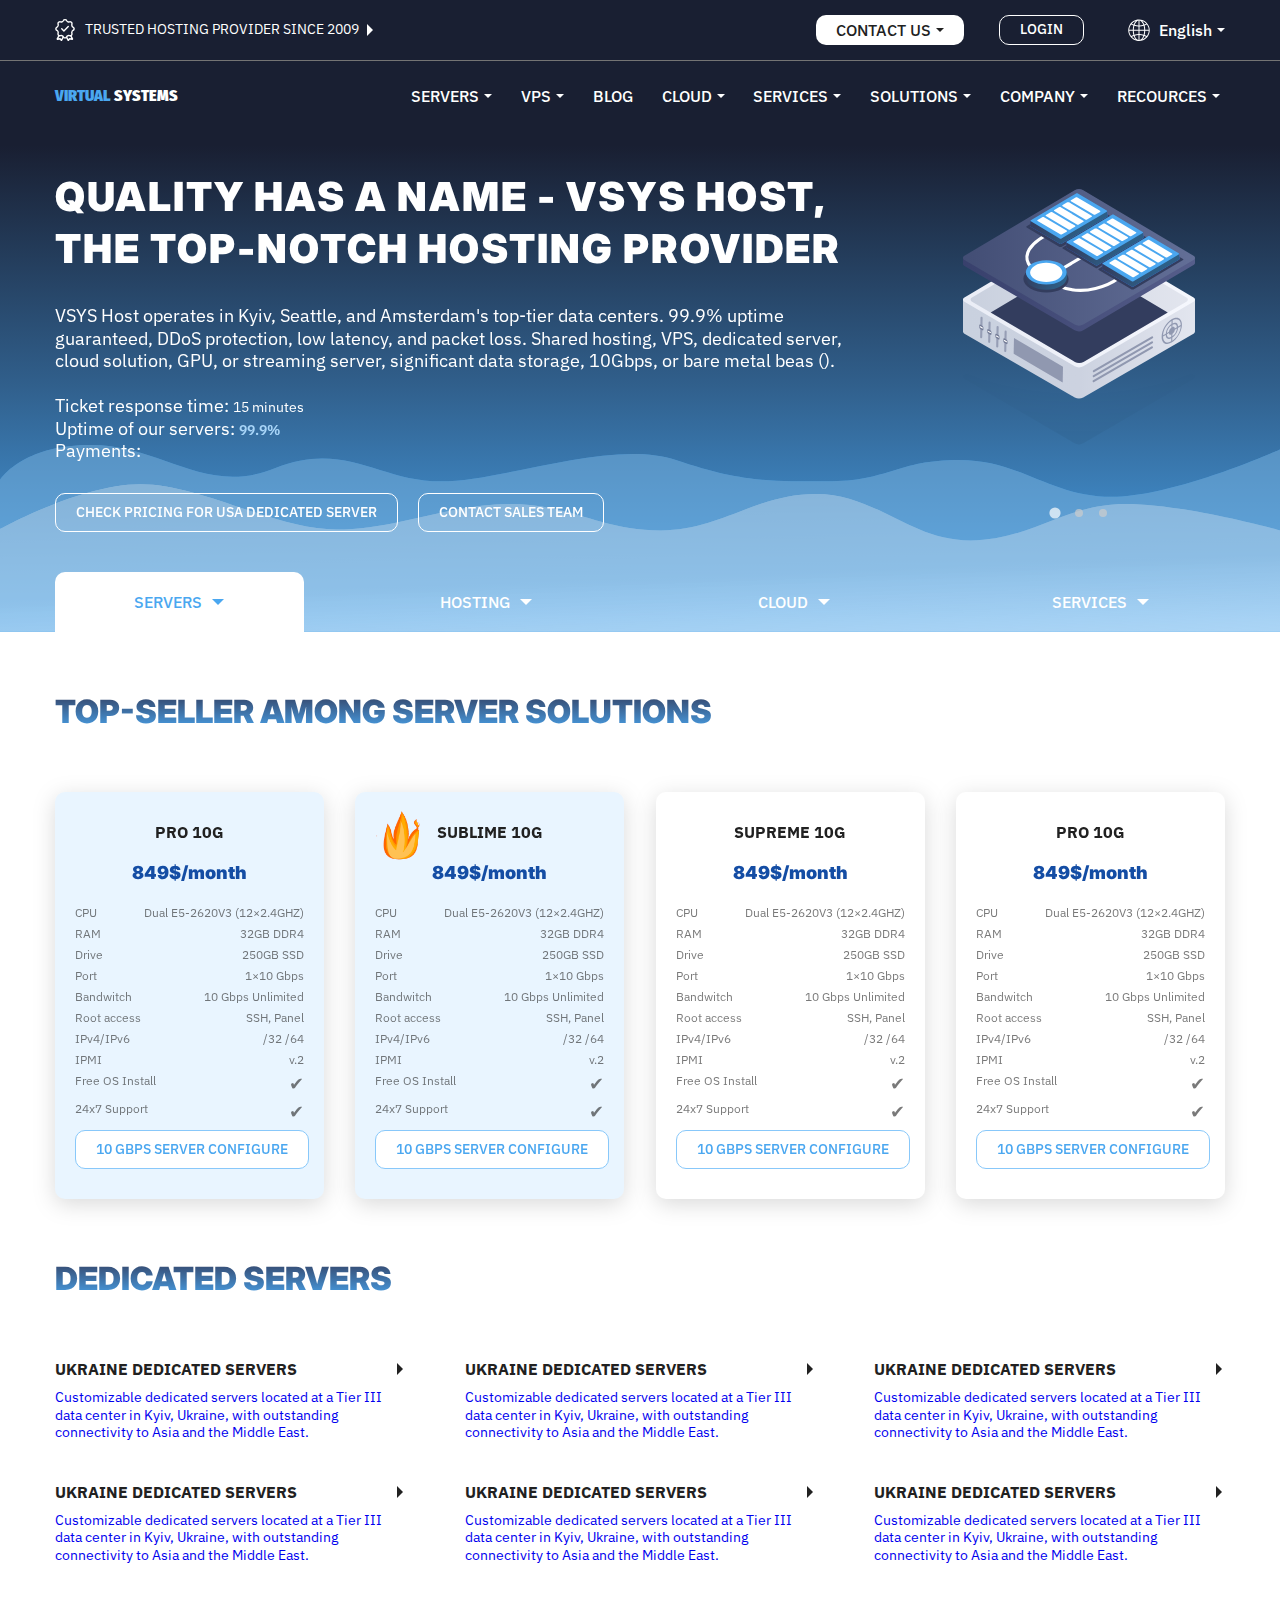
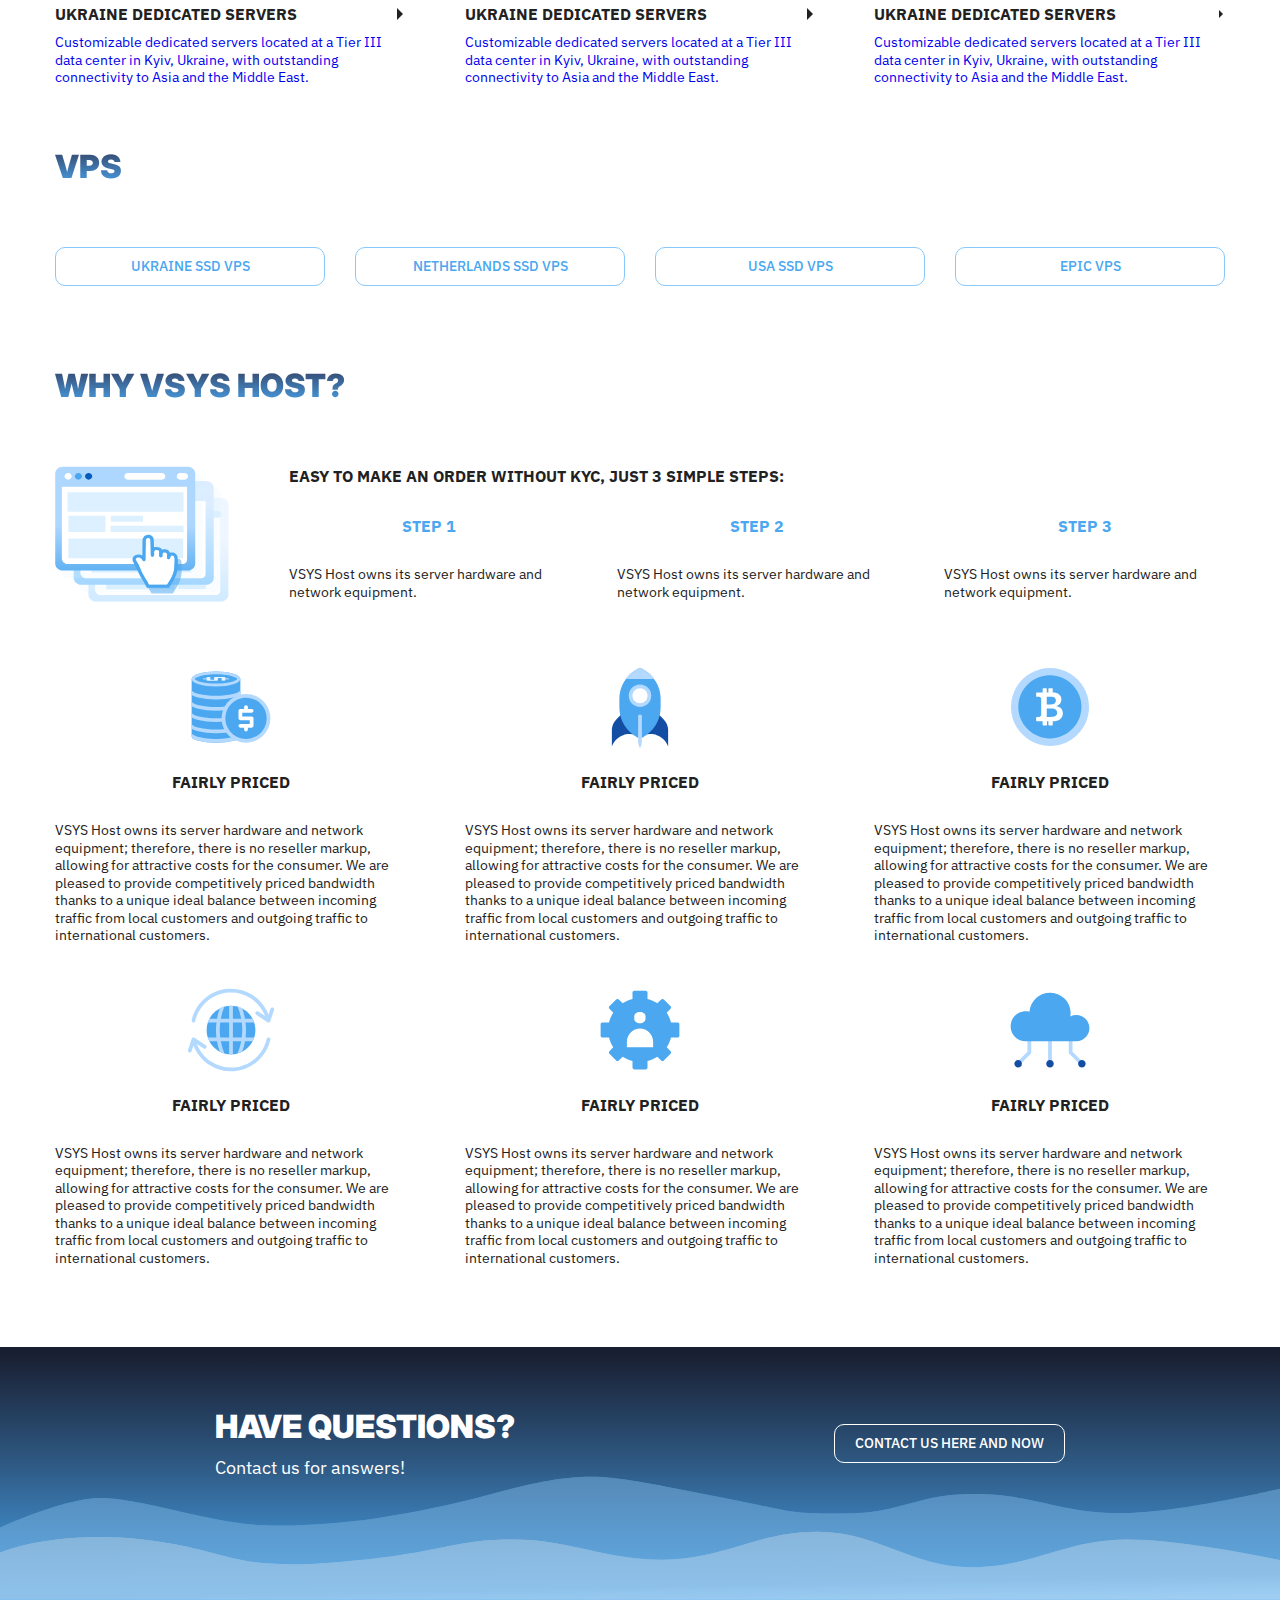
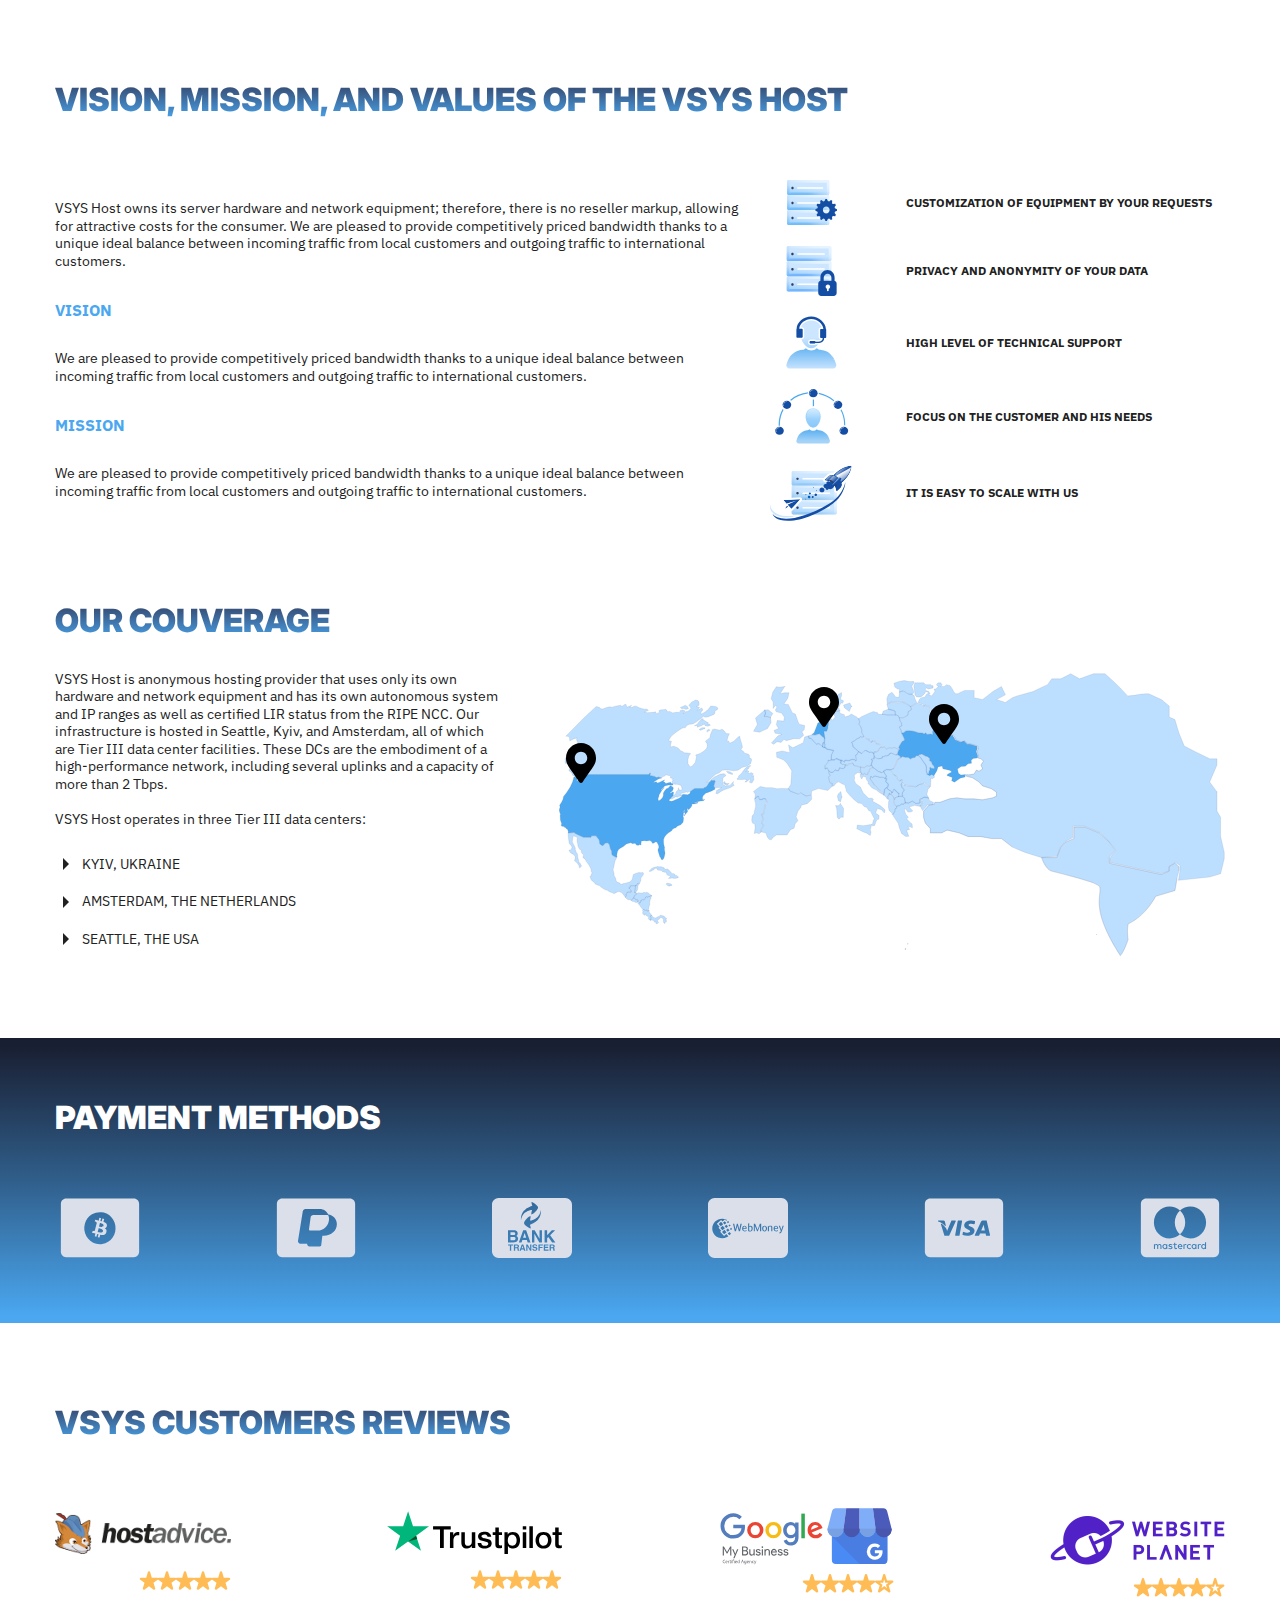
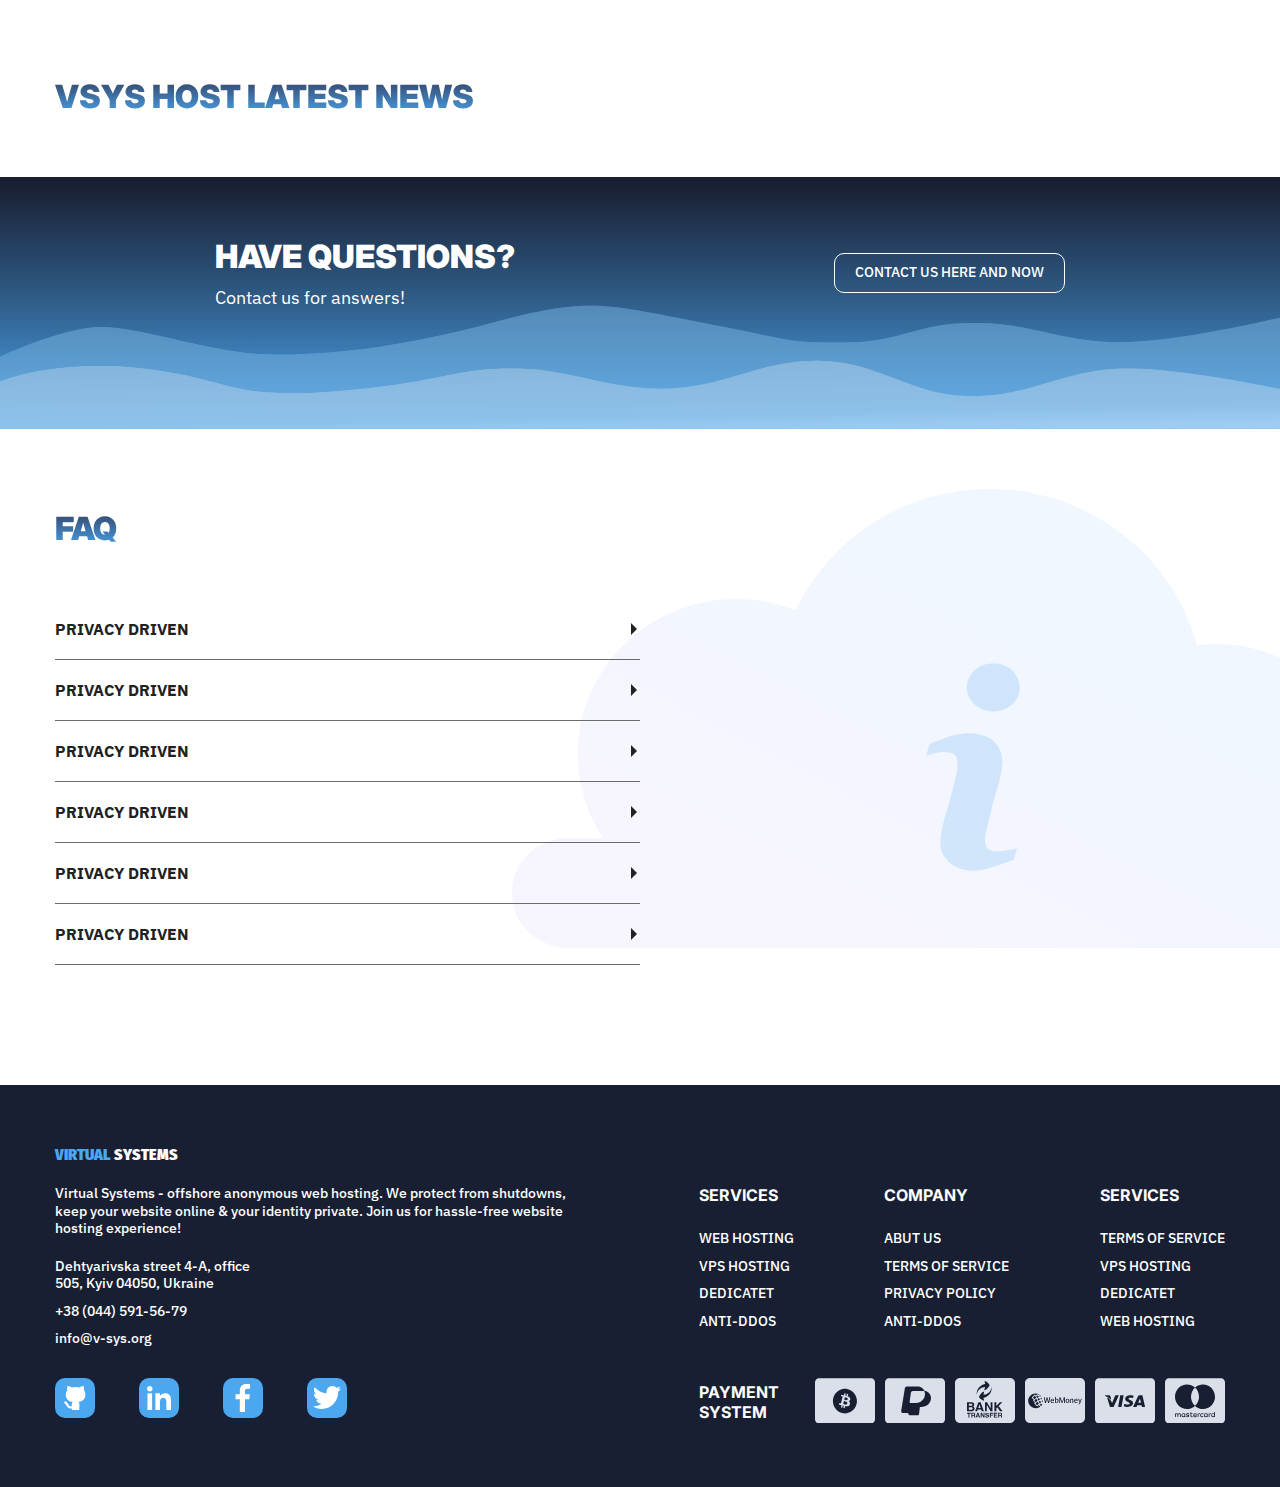
==== commit 05afd12a: "0202 1818" ====
--- a/index.html
+++ b/index.html
@@ -82,7 +82,7 @@
               <p class="topbar-quality__title">
                 TRUSTED HOSTING PROVIDER SINCE 2009
               </p>
-              <span class="menu-arrow--right"></span>
+              <span class="menu-arrow menu-arrow--big menu-arrow--right"></span>
             </a>
           </div>
 
@@ -260,7 +260,7 @@
               </li>
 
               <li class="navbar__item">
-                <a class="dropdown__button" href="#">Hosting</a>
+                <a class="dropdown__button" href="./blog.html">Blog</a>
               </li>
 
               <li class="navbar__item">
--- a/css/main.min.css
+++ b/css/main.min.css
@@ -1 +1 @@
-*{font-family:var(--primary-font);font-size:14px;margin:0;line-height:1.25;padding:0;box-sizing:border-box}body{color:var(--primary-text-color)}ul{list-style:none;margin:0}h1,h2,h3,h4,h5,h6{margin:0}a{color:var(--primary-text-color);text-decoration:none;display:block}a:hover{text-decoration:none}img{display:block;height:auto}p{margin:0}label{margin:0}.vsys-container{padding-left:15px;padding-right:15px;margin-left:auto;margin-right:auto}@media screen and (min-width: 375px){.vsys-container{width:375px}}@media screen and (min-width: 768px){.vsys-container{width:768px}}@media screen and (min-width: 1200px){.vsys-container{width:1200px}}.section-title{font-family:var(--title-font);text-transform:uppercase;font-weight:900;font-size:32px;margin:0 0 60px 0}.section-title--gradient{background:-webkit-linear-gradient(#333d5e, #4aa7f0);-webkit-background-clip:text;-webkit-text-fill-color:rgba(0,0,0,0)}.section-title--white{color:var(--secondary-text-color)}.section-subtitle{font-size:16px;text-transform:uppercase;color:var(--primary-text-color);font-weight:700}.section-subtitle--blue{color:var(--accent-color)}.services-content__button{margin-top:20px}.menu-arrow{display:inline-block;width:0;height:0;margin-left:5px;border-top:4px dashed;border-top:4px solid\9 ;border-right:4px solid rgba(0,0,0,0);border-left:4px solid rgba(0,0,0,0)}.menu-arrow--big{border-top:6px dashed;border-top:6px solid\9 ;border-right:6px solid rgba(0,0,0,0);border-left:6px solid rgba(0,0,0,0)}.menu-arrow--right{transform:rotate(-90deg)}.text--lightblue{font-weight:600;color:var(--light-blue-text)}.dropdown__button{border:none;background-color:rgba(0,0,0,0);color:var(--secondary-text-color);font-size:16px;text-transform:uppercase;font-weight:500;padding:15px 5px;align-items:center;display:flex;transition:color var(--timing-function)}.dropdown__button:hover,.dropdown__button:focus{color:var(--accent-color);outline:none}.button{display:flex;justify-content:center;text-align:center;text-transform:uppercase;font-weight:500;padding:10px 20px;border-radius:10px;white-space:nowrap;cursor:pointer;transition:color var(--timing-function),border var(--timing-function),background-color var(--timing-function),background var(--timing-function);height:max-content;width:max-content}.button--transparent{color:var(--secondary-text-color);background-color:rgba(0,0,0,0);border:1px solid var(--primary-background-color);transition:border var(--timing-function),background-color var(--timing-function),color var(--timing-function)}.button--transparent:hover{color:var(--accent-color);background-color:var(--primary-background-color)}.button--sm{padding:5px 20px}.button--white{color:var(--primary-text-color);background-color:var(--primary-background-color)}.button--white:hover,.button--white:focus{color:var(--accent-color);border-color:var(--light-blue-text)}.button--red{color:#f26666;border:1px solid #f26666;background-color:var(--primary-background-color)}.button--red:hover,.button--red:focus{color:var(--secondary-text-color);background-color:#f26666;border-color:var(--light-blue-text)}.button--light{background-color:var(--primary-background-color);color:var(--accent-color);border:1px solid #88c8fa}.button--border{border:none}.button--light:hover,.button--light:focus{background:var(--accent-color);color:var(--secondary-text-color)}.btn-grad{background:linear-gradient(0deg, #144da4, transparent) #144da4;color:var(--secondary-text-color)}.btn-grad:hover,.btn-grad:focus{background:linear-gradient(0deg, #144da4, transparent) #4aa7f0}.dropdown__menu{background-color:var(--secondary-background-color);z-index:1;position:absolute;top:58px;left:0;display:none;padding:0}.dropdown__menu--white{background-color:var(--primary-background-color)}.dropdown--mt14{margin-top:-14px}.dropdown__link{color:var(--secondary-text-color);text-transform:uppercase;white-space:nowrap;padding:10px 15px;transition:background-color var(--timing-function)}.dropdown__link:hover,.dropdown__link:focus{background-color:var(--light-blue-text);color:var(--secondary-background-color)}@media screen and (max-width: 1199px){.dropdown__button{font-size:12px}}.dropdown__button--open+.dropdown__menu{display:block}.dropdown__link--black{color:var(--primary-text-color)}@media screen and (max-width: 767px){.section-title{font-size:24px;margin:0 0 30px 0}.dropdown__link{color:var(--secondary-text-color);transition:color var(--timing-function),background-color var(--timing-function)}.dropdown__link:hover{color:var(--primary-text-color)}.dropdown__button--open~.dropdown__menu{max-height:35rem}.dropdown__button{padding-left:0;padding-right:0;width:100%;justify-content:space-between}.dropdown__menu{background-color:rgba(255,255,255,.1);width:100%;display:block;position:relative;overflow:hidden;max-height:0;transition:max-height var(--timing-function);top:0}}.hotprice-gif{position:absolute;top:0px;left:10px}:root{--primary-font: "IBM Plex Sans", sans-serif;--logo-font: "Fira Sans Condensed", sans-serif;--title-font: "Inter", sans-serif;--buttons-font: "Inter", sans-serif;--primary-text-color: #212121;--secondary-text-color: #ffffff;--light-blue-text: #a8d5f8;--grey-text-color: #6c6c6c;--price-accent-color: #333d5e;--price-card-bcg: #e9f5ff;--accent-color: #4aa7f0;--primary-background-color: #ffffff;--secondary-background-color: #191f32;--opacity-text-color: rgba(255, 255, 255, 0.6);--timing-function: 300ms cubic-bezier(0.2, 0, 0.7, 1)}.page-header{background-color:var(--secondary-background-color);position:sticky;top:-60px;z-index:10}.topbar{padding:10px 0;display:flex;justify-content:space-between;align-items:center;gap:30%}.topbar--bottomline{border-bottom:1px solid #747474}.topbar-quality{color:var(--secondary-text-color);display:flex;align-items:center;width:50%}.topbar-quality__link{color:var(--secondary-text-color);position:relative;white-space:nowrap;display:flex;align-items:center;transition:color var(--timing-function);margin-left:-10px}.topbar-quality__link:hover,.topbar-quality__link:focus{color:var(--light-blue-text)}.topbar-quality__title{margin-right:6px}.topbar-quality__svg{fill:rgba(0,0,0,0);transform:scale(0.8)}.planet-icon{fill:currentColor;transform:scale(0.8)}.big-arrow{fill:currentColor}.topbar-buttons{display:flex;align-items:center;justify-content:space-between;width:50%}.button--lang{padding:0;border:none;display:flex;align-items:center;text-transform:none;width:100%;background-color:rgba(0,0,0,0)}.button--lang:hover{color:var(--light-blue-text)}.dropdown__menu--lang{width:100%;margin-top:-8px}.navbar{display:flex;justify-content:space-between;align-items:center;padding:10px 0}.navbar__list{display:flex;justify-content:space-between;align-items:center}.navbar__item{cursor:pointer;position:relative}.vsys-logo{font-family:var(--logo-font);font-size:16px;font-weight:900;text-transform:uppercase;color:var(--secondary-text-color);position:relative;white-space:nowrap}.vsys-logo:hover{color:var(--secondary-text-color);text-decoration:none}.vsys-logo__virtual{font-size:16px;font-weight:900;font-family:var(--logo-font);color:#4aa7f0}.mobile-open{overflow:hidden}.menu-button{cursor:pointer;display:none;margin:0;padding:0;border:none;background-color:rgba(0,0,0,0);z-index:2}.menu-button .icon-close{display:none}.icon-menu{fill:currentColor}.icon-close{fill:currentColor}.menu-button.is-open .icon-close{display:block}.menu-button.is-open .icon-menu{display:none}.menu-social{display:none}.site-nav__link.site-nav__link--active{color:var(--accent-color)}.mobile-menu{width:70%}.mobile-menu__buttons{display:none}@media screen and (max-width: 1199px){.topbar{gap:5%}.mobile-menu{width:100%;flex-basis:fit-content}.vsys-logo,.vsys-logo__virtual{font-size:12px}}@media screen and (max-width: 767px){.topbar{display:none}.page-header{top:0}.topbar{gap:5%;padding:5px 0}.topbar-quality{display:none}.topbar-buttons{width:100%}.menu-button{display:inline-flex;margin:0;padding:0;border:none;background-color:rgba(0,0,0,0);z-index:2;color:#f0f8ff}.mobile-menu{position:fixed;overflow-y:scroll;left:0;top:51px;width:100vw;height:calc(100vh - 51px);height:calc(100dvh - 51px);background:linear-gradient(180deg, #191f32 2.92%, #305e8a 49.72%, #4aa7f0 97.41%);z-index:1;opacity:0;padding-top:40px;padding-bottom:40px;transition:transform var(--timing-function),opacity var(--timing-function);pointer-events:none}.mobile-menu.is-open{opacity:1;transform:translateY(0%);pointer-events:all}.mobile-menu .mobile-menu__vsys-container{padding-left:60px;padding-right:60px}.mobile-menu .navbar__list{flex-flow:column}.navbar__item{width:100%}.dropdown__menu--lang{background-color:var(--primary-background-color);z-index:5;position:absolute;top:52px}.dropdown__menu--lang .dropdown__link{color:var(--primary-text-color)}.mobile-menu__buttons{width:100%;display:flex;justify-content:space-between;margin-top:20px;align-items:center}.navbar__item--width{width:100px}.button--lang{width:100%}}.hero{position:relative;background:linear-gradient(180deg, #191f32 2.92%, #305e8a 49.72%, #4aa7f0 97.41%);padding-top:40px;padding-bottom:100px}.hero__background{background-image:url(../images/hero-decor.svg);background-size:contain;background-repeat:no-repeat;background-position:bottom;width:100%;height:100%;position:absolute;bottom:0px}.hero__content{height:100%;display:flex;flex-flow:column;position:relative;justify-content:space-between;gap:30px}.hero__title{font-family:var(--title-font);font-weight:900;font-size:40px;line-height:1.3;width:100%;letter-spacing:2px;text-transform:uppercase;color:#fff}.hero__thumb{display:flex;justify-content:space-between}.hero__info{display:flex;flex-flow:column;justify-content:space-between;gap:30px;width:70%}.hero__description{color:var(--secondary-text-color);font-size:18px}.hero__buttons{display:flex;gap:20px}.hero__image{display:flex;justify-content:center;width:25%}.hero__svg{width:80%}@media screen and (max-width: 1199px){.hero__title{font-size:36px}.hero{padding-bottom:80px}.hero__thumb{display:flex}.hero__image{display:none}.hero__thumb{flex-flow:column-reverse}.hero__info{width:100%}.hero__buttons{gap:80px;justify-content:center}.hero__title--nowrap{display:none}}@media screen and (max-width: 767px){.hero{padding-top:20px;padding-bottom:60px}.hero__buttons{flex-flow:column}.hero__title{font-size:26px;margin-bottom:0}.hero__image{transform:scale(0.7)}.hero__description{font-size:16px}.hero__buttons{align-items:center;gap:20px}}#serversContent,#hostingContent,#cloudContent,#servicesContent{display:none}#servers_button:checked~#serversContent,#hosting_button:checked~#hostingContent,#cloud_button:checked~#cloudContent,#services_button:checked~#servicesContent{display:block}#servers_button:checked~.services-menu label[for=servers_button],#hosting_button:checked~.services-menu label[for=hosting_button],#cloud_button:checked~.services-menu label[for=cloud_button],#services_button:checked~.services-menu label[for=services_button]{background-color:var(--primary-background-color);color:var(--accent-color);border-radius:10px 10px 0 0}input[type=radio]{opacity:0;position:absolute;top:0;left:0;margin:0}.services{padding-bottom:80px}.services-label__box{display:flex;gap:80px;margin-bottom:20px}.services-label__title{color:var(--accent-color)}.services__container{padding-top:60px;position:relative}.services-menu{width:100%;display:flex;justify-content:space-between;gap:5%;position:absolute;transform:translateY(-100%);top:0;left:0}.services-menu__item{width:25%;border-radius:10px 10px 0 0;transition:background-color var(--timing-function)}.services-menu__item:hover{background-color:rgba(255,255,255,.3)}.services-menu__label{font-size:16px;font-weight:500;color:var(--secondary-text-color);text-transform:uppercase;cursor:pointer;display:flex;align-items:center;justify-content:center;gap:10px;padding:20px 30px}.services-cards__list{display:flex;justify-content:space-between;gap:30px;margin-bottom:60px}.services-cards__item{width:23%;padding:30px 20px;border-radius:10px;transition:transform var(--timing-function),filter var(--timing-function),outline var(--timing-function);filter:drop-shadow(0px 5px 11px rgba(0, 0, 0, 0.15))}.services-cards__item:hover{filter:drop-shadow(0px 5px 11px rgba(0, 0, 0, 0.3));transform:scale(1.02)}.services-cards__item>a{margin:30px 0 0 0}.services-cards__item .button{margin:0 auto}.services-cards__item--blue{position:relative;background-color:var(--price-card-bcg)}.services-cards__item--white{background-color:var(--primary-background-color)}.services-cards__item--white:hover{outline:none}.services-cards__title{text-align:center;margin-bottom:20px}.services-cards__price{font-family:var(--title-font);font-weight:900;color:#144da4;font-size:18px;max-width:fit-content;margin:0 auto;text-align:center;margin-bottom:20px}.services-cards__info{display:flex;justify-content:space-between;font-size:12px;opacity:.6;margin-bottom:6px}.services-cards__value{font-size:12px;text-align:right;opacity:1}.services-cards__checkmark{font-size:18px}.serversContent{width:100%}.services-dedicated__title{display:flex;align-items:center;justify-content:space-between;margin-bottom:10px;transition:color var(--timing-function)}.services-dedicated__list{justify-content:space-between;flex-wrap:wrap;display:flex;row-gap:40px;margin-bottom:60px}.services-dedicated__item{width:30%}.services-dedicated__item:hover .services-dedicated__title{color:var(--accent-color)}.services-vps__list{gap:30px;display:flex;justify-content:space-between}.services-vps__item{width:25%}.services-vps__item a{width:100%}.services-content__list{display:flex;justify-content:space-between;gap:30px}.services-content__item{padding:0 20px;width:25%}.services-content__title{margin-bottom:20px}@media screen and (max-width: 1199px){.services-menu{gap:0}.services-cards__list{flex-wrap:wrap;justify-content:space-around;gap:50px}.services-cards__item{width:40%}.services-vps__list{flex-wrap:wrap;gap:30px}.services-vps__item{width:45%}}@media screen and (max-width: 767px){.services-menu__item .menu-arrow--big{display:none}.services-dedicated__item{width:100%}.services-cards__item{width:80%}.services-vps__list{width:100%;justify-content:center;flex-wrap:wrap;gap:40px}.services-vps__item{width:60%;margin:0 auto}}.faq{position:relative;padding-bottom:120px;padding-top:80px}.faq__background{background-image:url(../images/faq-bcg.svg);background-size:60vw;background-repeat:no-repeat;background-position:top right;top:0;left:0;right:0;bottom:0;margin-top:60px;position:absolute;pointer-events:none}.accordion{width:50%;position:relative}.accordion__item{border-bottom:1px solid var(--grey-text-color);margin-top:10px}.accordion__item:hover .section-subtitle{color:var(--accent-color)}.accordion__btn{width:100%;border:none;background-color:rgba(0,0,0,0);justify-content:space-between;display:flex;align-items:center;padding:10px 0;transition:color var(--timing-function),transform var(--timing-function);cursor:pointer}.accordion__btn:focus .accordion__title{color:var(--accent-color)}.accordion__btn:focus~.accordion__info{max-height:4rem}.accordion__btn:focus .menu-arrow--right{transform:rotate(0deg)}.accordion__title{width:100%;display:flex;align-items:center;justify-content:space-between;transition:color var(--timing-function)}.accordion__info{color:var(--grey-text-color);max-height:0rem;overflow:hidden;font-weight:500;line-height:1.25;margin-bottom:10px;transition:max-height var(--timing-function)}.accordion__svg{fill:currentColor}@media screen and (max-width: 1199px){.accordion{width:100%}}@media screen and (max-width: 767px){.faq{position:relative;padding-bottom:60px;padding-top:30px}}.advantages{padding-bottom:80px}.advantages-steps{display:flex;justify-content:space-between;margin-bottom:60px;column-gap:60px}.advantages-steps__list{justify-content:space-between;width:100%;display:flex;gap:30px}.advantages-steps__item{width:30%}.advantages-steps .section-subtitle{margin-bottom:30px}.advantages__list{row-gap:40px;justify-content:space-between;display:flex;flex-wrap:wrap}.advantages__item{width:30%}.advantages__subtitle{text-align:center;margin-bottom:30px}.advantages__image{display:block;margin:0 auto 20px}@media screen and (max-width: 1199px){.advantages__item{width:45%}}@media screen and (max-width: 767px){.advantages-steps{flex-flow:column;margin-bottom:30px}.advantages-steps img{margin:0 auto 30px;width:50%}.advantages-steps .section-title{text-align:center}.advantages-steps__section{justify-content:center}.advantages-steps__list{width:100%;flex-flow:column;gap:40px}.advantages-steps__item{width:100%}.advantages__item{width:100%}}.contact{background:linear-gradient(180deg, #191f32 2.92%, #305e8a 49.72%, #4aa7f0 97.41%);padding-top:60px;padding-bottom:120px;position:relative}.contact__background-img{background-image:url(../images/contact-decor.svg);background-size:contain;background-repeat:no-repeat;background-position:bottom;width:100%;height:100%;position:absolute;bottom:0px;pointer-events:none}.contact__container{display:flex;justify-content:space-around;align-items:center;position:relative}.contact .section-title{margin-bottom:10px}.contact__call{color:var(--secondary-text-color);font-size:18px}@media screen and (max-width: 767px){.contact{padding-top:30px;padding-bottom:30px}.contact__container{display:flex;flex-flow:column;gap:60px;align-items:center}.contact__call{text-align:center}}.values{padding-top:80px;padding-bottom:80px}.values__box{display:flex;align-items:center;justify-content:space-between;gap:30px}.values__content--1{width:60%;display:flex;flex-flow:column;gap:30px}.values__content--2{width:40%}.values__description{margin-bottom:30px}.values__text{white-space:nowrap}.values__list--img{display:flex;flex-flow:column;gap:20px}.values__list__content{width:100%;display:flex;flex-flow:column;gap:20px}.values__item{width:100%;display:flex;justify-content:space-between;align-items:center}.values__illusrtation{width:85px}.values__svg{margin:0 auto}.values__text{width:70%;font-size:12px}.values h3{margin-bottom:30px}@media screen and (max-width: 1199px){.values__content--1{gap:20px;width:50%}.values__content--1 .section-subtitle{margin-bottom:10px}.values__content--2{width:50%}.values__item{gap:20px}.values__text{white-space:normal}}@media screen and (max-width: 767px){.values{padding-top:30px;padding-bottom:30px}.values__content--1{width:100%}.values__content--2{width:100%}.values__box{flex-flow:column;gap:30px}}.payment{background:linear-gradient(180deg, #191f32 2.92%, #305e8a 49.72%, #4aa7f0 97.41%);padding-top:60px;padding-bottom:60px}.payment__list{display:flex;justify-content:space-between}@media screen and (max-width: 767px){.payment{padding-top:30px;padding-bottom:30px}.payment__list{justify-content:space-between;gap:30px;flex-wrap:wrap}}.reviews{padding-top:80px;padding-bottom:80px}.reviews__list{display:flex;justify-content:space-between}.reviews__item{width:15%}.reviews__logo{width:100%}.reviews__svg{display:flex;width:100%}.reviews__link{height:100%;display:flex;flex-flow:column;justify-content:space-around}.reviews__svg--box{margin:0 0 0 auto}@media screen and (max-width: 1199px){.reviews__list{flex-wrap:wrap}}@media screen and (max-width: 767px){.reviews{padding-top:60px;padding-bottom:60px}.reviews__list{gap:60px}.reviews__item{width:40%}}.couverage{padding-bottom:80px}.couverage .section-title{margin-bottom:30px}.couverage__content{align-items:center;display:flex;gap:60px}.couverage__description{width:40%}.couverage__map{width:60%;position:relative}.couverage__svg{width:100%}.couverage__marker{position:absolute;transform-origin:bottom}.couverage__marker:hover{animation:pulsate-bck .5s ease-in-out infinite both}.couverage__marker--kyiv{top:11%;right:40%}.couverage__marker--amsterdam{top:5%;right:58%}.couverage__marker--seattle{bottom:61%;left:1%}@keyframes pulsate-bck{0%{transform:scale(1.2)}50%{transform:scale(1)}100%{transform:scale(1.2)}}.couverage__description:has(.couverage__item--kyiv:hover)~.couverage__map .couverage__marker--kyiv,.couverage__description:has(.couverage__item--amsterdam:hover)~.couverage__map .couverage__marker--amsterdam,.couverage__description:has(.couverage__item--seattle:hover)~.couverage__map .couverage__marker--seattle{animation:pulsate-bck .5s ease-in-out infinite both}.couverage__list{display:flex;flex-flow:column}.couverage__item{cursor:pointer;padding-top:10px;padding-bottom:10px}.couverage__name{align-items:center;gap:10px;display:flex}@media screen and (max-width: 1199px){.couverage__content{gap:30px;flex-flow:column}.couverage__description{width:100%}.couverage__map{width:100%}.couverage .section-title{margin-bottom:30px}.couverage__marker--kyiv{top:13%;right:40%}.couverage__marker--amsterdam{top:7%;right:59%}}@media screen and (max-width: 767px){.couverage{padding-bottom:30px}.couverage__marker--kyiv{top:-2%;right:38%}.couverage__marker--amsterdam{top:-8%;right:56%}.couverage__marker--seattle{left:-1%}}.vsys-footer{background-color:var(--secondary-background-color);padding:60px 0}.vsys-footer .vsys-logo{margin-bottom:20px}.footer__content{width:100%;display:flex;justify-content:space-between;gap:10%}.footer__info{min-width:45%}.footer__description{color:var(--secondary-text-color);font-weight:500;margin-bottom:20px}.footer-contact__link{color:var(--secondary-text-color);font-style:normal;font-weight:500;transition:color var(--timing-function)}.footer-contact__link:hover{color:var(--accent-color);text-decoration:none}.footer-contact__item:not(:last-child){margin-bottom:10px}.footer-nav{min-width:45%;justify-content:space-between;display:flex}.footer__subtitle{font-family:var(--title-font);font-size:16px;font-weight:700;color:var(--secondary-text-color)}.footer-nav__link{color:var(--secondary-text-color);font-weight:500;padding:5px 0;transition:color var(--timing-function);text-transform:uppercase}.footer-nav__link:hover{color:var(--accent-color);text-decoration:none}.footer__box{display:flex;flex-flow:column;gap:20px}.footer__thumb{display:flex;justify-content:space-between;gap:30%;margin-top:30px}.footer-social__list{min-width:25%;display:flex;justify-content:space-between}.footer-social__link{color:var(--secondary-text-color);display:flex;align-items:center;justify-content:center;background-color:var(--accent-color);border-radius:10px;width:40px;height:40px;transition:color var(--timing-function),background-color var(--timing-function)}.footer-social__link:hover{color:var(--accent-color);background-color:rgba(0,0,0,0)}.footer-social__svg{display:flex;justify-content:center;align-items:center}.footer-social__svg--color{fill:currentColor}.footer-payment__list{min-width:45%;display:flex;gap:10px;justify-content:space-between;align-items:center}.footer-payment__item{align-items:center}.footer-payment__img{width:60px;height:45px}.footer-payment>.footer__subtitle{width:70px;align-items:center;font-size:14px}@media screen and (max-width: 1199px){.footer__content{flex-flow:column;gap:30px}.footer__thumb{flex-flow:column;gap:30px}.footer-social__list{margin:0 auto;width:50%}.footer-payment{width:100%}.footer-payment .footer__subtitle{display:none}.footer-payment__list .footer__subtitle{display:none}}@media screen and (max-width: 767px){.footer-payment{row-gap:20px;flex-wrap:wrap;width:100%}.footer-social__list{width:50%}.footer__box{width:30%}.footer-social__list{width:85%;display:flex;margin:0 auto}.footer-payment__list{row-gap:20px;flex-wrap:wrap}.footer-payment__item{width:30%;display:flex;justify-content:center}}.splide__pagination{bottom:12px;left:inherit;padding:0;position:absolute;right:110px;z-index:1}.splide__pagination__page{margin:3px 8px}@media screen and (max-width: 1199px){.hero{padding-bottom:100px}.hero__svg{width:100%}.hero__image{margin:0 auto 40px}.splide__pagination{top:-200px;left:0;right:0}}@media screen and (max-width: 767px){.hero__image{display:none}.hero__title{margin-bottom:30px;font-size:28px}.hero__thumb{margin-bottom:30px}.hero__thumb{padding-bottom:60px;margin-bottom:0}.hero__description{margin-bottom:0}.splide__pagination{top:auto;bottom:125px}}.dedicated-contact .section-title{margin-bottom:30px}.dedicated-contact__background{background:linear-gradient(165.95deg, rgba(74, 167, 240, 0.76) 10.01%, #e0f1ff 101.3%);position:relative}.dedicated-contact__background--svg{background-image:url(/images/dedicated-background__image.svg);background-size:contain;background-repeat:no-repeat;background-position:bottom;width:100%;bottom:0}.dedicated-contact__content{display:flex;align-items:center;gap:60px;padding:60px 60px}@media screen and (max-width: 1199px){.dedicated-contact .section-title{text-align:center}.dedicated-contact__content{flex-flow:column;gap:30px}}.bonuses{padding-top:60px;padding-bottom:60px}.bonuses .services-dedicated__title{margin-bottom:0}.bonuses__list{row-gap:20px;display:flex;flex-wrap:wrap}.bonuses__item{display:flex;align-items:center;gap:20px;width:50%}.bonuses__svg{fill:currentColor}.bonuses__checkmark{color:var(--accent-color);font-size:34px}.dedicated-agvantages{padding-top:60px;padding-bottom:60px}.dedicated-agvantages__content{display:flex;gap:60px}.dedicated-agvantages__description{font-size:16px}.price-dedicated{padding-top:60px;padding-bottom:60px}.price-dedicated__card{background-color:var(--price-card-bcg);border-radius:10px;padding:20px;justify-content:space-around;align-items:center;display:flex;gap:30px;margin-bottom:30px;transition:transform var(--timing-function),filter var(--timing-function),outline var(--timing-function);position:relative}.price-dedicated__card .services-cards__title{margin-bottom:0}.price-dedicated__label::before{content:"";text-align:center;position:absolute;top:15px;left:-10px;padding:3px 10px;color:var(--secondary-text-color);border-radius:3px}.price-dedicated__label--red::before{content:"sold out";background-color:#f26666}.price-dedicated__label--green::before{content:"in stock";background-color:#61ce58}.price-dedicated__label--orange::before{content:" 1 in stock";background-color:#ffb015}.price-dedicated__gif{position:absolute;top:0;left:5px}.price-dedicated__card:hover{filter:drop-shadow(0px 5px 11px rgba(0, 0, 0, 0.3));transform:scale(1.02)}.price-billing__buttons{display:flex;gap:30px;align-items:center;margin-bottom:60px}.price-billing__item{transition:filter var(--timing-function)}.price-billing__item:hover{filter:drop-shadow(0px 11px 5px rgba(0, 0, 0, 0.15))}.price-billing__button{background-color:var(--primary-background-color);border:1px SOLID var(--accent-color);padding:10px 20px;border-radius:10px}.price-billing__button p{text-transform:uppercasece__list;margin-top:5px}.price-billing__button--blue{background-color:var(--price-card-bcg)}.price-dedicated__list{display:flex;flex-wrap:wrap;justify-content:space-between;gap:20px;width:70%}.price-dedicated__item{width:16%}.price-dedicated__tariff{width:10%}.price-dedicated__box{display:flex;flex-flow:column;gap:20px;justify-content:space-between;width:20%;align-items:center}.price-dedicated__box .button{width:100%}.price-dedicated__info{font-size:12px;display:flex;text-align:left;flex-wrap:nowrap;opacity:1}.price-dedicated__info:not(:last-child){margin-bottom:10px}.price-dedicated__info--uppercase{text-transform:uppercase;opacity:.5}.price-dedicated__price{margin:0;font-size:18px}.price-dedicated__price--crossed{opacity:.6;text-decoration:line-through;margin-right:10px}@media screen and (max-width: 1199px){.price-billing__buttons{justify-content:space-between}}@media screen and (max-width: 767px){.price-billing__buttons{flex-wrap:wrap}.price-billing__buttons .section-subtitle{width:100%}.price-billing__buttons{justify-content:space-around}.price-dedicated__card{flex-flow:column}.price-dedicated__list{justify-content:space-around;width:90%;row-gap:20px}.price-dedicated__item{width:45%}.price-dedicated__box{width:100%}.price-dedicated__tariff{width:100%}}.hero-dedicated{padding-bottom:60px}.hero-dedicated__list{list-style:disc;color:var(--secondary-text-color);padding-left:20px}.hero-dedicated__text{color:var(--secondary-text-color);font-size:24px}.hero-dedicated__item:not(:last-child){margin-bottom:10px}.hero-dedicated__svg{width:90%}.dedicated-faq__background{background-image:url(/images/dedicated-faq_background.svg)}.dedicated-services{padding-top:60px;padding-bottom:60px}.dedicated-services .services-vps__list{margin-bottom:60px}.dedicated-services .services-card__list{margin-bottom:0}.nvme-ssd .section-title{margin-bottom:30px}.nvme-data{padding-bottom:60px}.price-billing__buttons--gap{gap:10px;justify-content:space-between}.nvme-data__list{display:flex;justify-content:space-around}.nvme-data__item{width:20%}.nvme-data__description{text-align:center}.nvme-ssd{padding-bottom:60px}.nvme-ssd__box{width:50%;display:flex;flex-flow:column;gap:30px}.nvme-ssd__list{width:50%}.nvme-ssd__content{display:flex;justify-content:space-between;align-items:center;gap:60px}.nvme-ssd .bonuses__item{width:100%}.nvme-ssd__image{margin:0 auto}.services-cards__list--jc{justify-content:center}/*# sourceMappingURL=main.min.css.map */+*{font-family:var(--primary-font);font-size:14px;margin:0;line-height:1.25;padding:0;box-sizing:border-box}body{color:var(--primary-text-color)}ul{list-style:none;margin:0}h1,h2,h3,h4,h5,h6{margin:0}a{text-decoration:none;display:block}a:hover{text-decoration:none}img{display:block;height:auto}p{margin:0}label{margin:0}button:focus{outline:none}.vsys-container{padding-left:15px;padding-right:15px;margin-left:auto;margin-right:auto}@media screen and (min-width: 375px){.vsys-container{width:375px}}@media screen and (min-width: 768px){.vsys-container{width:768px}}@media screen and (min-width: 1200px){.vsys-container{width:1200px}}.section-title{font-family:var(--title-font);text-transform:uppercase;font-weight:900;font-size:32px;margin:0 0 60px 0}.section-title--gradient{background:-webkit-linear-gradient(#333d5e, #4aa7f0);-webkit-background-clip:text;-webkit-text-fill-color:rgba(0,0,0,0)}.section-title--white{color:var(--secondary-text-color)}.section-subtitle{font-size:16px;text-transform:uppercase;color:var(--primary-text-color);font-weight:700}.section-subtitle--blue{color:var(--accent-color)}.services-content__button{margin-top:20px}.menu-arrow{display:inline-block;width:0;height:0;margin-left:5px;border-top:4px dashed;border-top:4px solid\9 ;border-right:4px solid rgba(0,0,0,0);border-left:4px solid rgba(0,0,0,0)}.menu-arrow--big{border-top:6px dashed;border-top:6px solid\9 ;border-right:6px solid rgba(0,0,0,0);border-left:6px solid rgba(0,0,0,0)}.menu-arrow--right{transform:rotate(-90deg)}.menu-arrow--left{transform:rotate(90deg)}.text--lightblue{font-weight:600;color:var(--light-blue-text)}.dropdown__button{border:none;background-color:rgba(0,0,0,0);color:var(--secondary-text-color);font-size:16px;text-transform:uppercase;font-weight:500;padding:15px 5px;align-items:center;display:flex;transition:color var(--timing-function)}.dropdown__button:hover,.dropdown__button:focus{color:var(--accent-color);outline:none}.button{display:flex;justify-content:center;text-align:center;text-transform:uppercase;font-weight:500;padding:10px 20px;border-radius:10px;white-space:nowrap;cursor:pointer;transition:color var(--timing-function),border var(--timing-function),background-color var(--timing-function),background var(--timing-function);height:max-content;width:max-content}.button--transparent{color:var(--secondary-text-color);background-color:rgba(0,0,0,0);border:1px solid var(--primary-background-color);transition:border var(--timing-function),background-color var(--timing-function),color var(--timing-function)}.button--transparent:hover{color:var(--accent-color);background-color:var(--primary-background-color)}.button--sm{padding:5px 20px}.button--white{color:var(--primary-text-color);background-color:var(--primary-background-color)}.button--white:hover,.button--white:focus{color:var(--accent-color);border-color:var(--light-blue-text)}.button--red{color:#f26666;border:1px solid #f26666;background-color:var(--primary-background-color)}.button--red:hover,.button--red:focus{color:var(--secondary-text-color);background-color:#f26666;border-color:var(--light-blue-text)}.button--light{background-color:var(--primary-background-color);color:var(--accent-color);border:1px solid #88c8fa}.button--border{border:none}.button--light:hover,.button--light:focus{background:var(--accent-color);color:var(--secondary-text-color)}.btn-grad{background:linear-gradient(0deg, #144da4, transparent) #144da4;color:var(--secondary-text-color)}.btn-grad:hover,.btn-grad:focus{background:linear-gradient(0deg, #144da4, transparent) #4aa7f0}.dropdown__menu{background-color:var(--secondary-background-color);z-index:1;position:absolute;top:58px;left:0;display:none;padding:0}.dropdown__menu--white{background-color:var(--primary-background-color)}.dropdown--mt14{margin-top:-14px}.dropdown__link{color:var(--secondary-text-color);text-transform:uppercase;white-space:nowrap;padding:10px 15px;transition:background-color var(--timing-function)}.dropdown__link:hover,.dropdown__link:focus{background-color:var(--light-blue-text);color:var(--secondary-background-color)}@media screen and (max-width: 1199px){.dropdown__button{font-size:12px}}.dropdown__button--open+.dropdown__menu{display:block}.dropdown__link--black{color:var(--primary-text-color)}@media screen and (max-width: 767px){.section-title{font-size:24px;margin:0 0 30px 0;text-align:center}.dropdown__link{color:var(--secondary-text-color);transition:color var(--timing-function),background-color var(--timing-function)}.dropdown__link:hover{color:var(--primary-text-color)}.dropdown__button--open~.dropdown__menu{max-height:35rem}.dropdown__button{padding-left:0;padding-right:0;width:100%;justify-content:space-between}.dropdown__menu{background-color:rgba(255,255,255,.1);width:100%;display:block;position:relative;overflow:hidden;max-height:0;transition:max-height var(--timing-function);top:0}}.hotprice-gif{position:absolute;top:0px;left:10px}:root{--primary-font: "IBM Plex Sans", sans-serif;--logo-font: "Fira Sans Condensed", sans-serif;--title-font: "Inter", sans-serif;--buttons-font: "Inter", sans-serif;--primary-text-color: #212121;--secondary-text-color: #ffffff;--light-blue-text: #a8d5f8;--grey-text-color: #6c6c6c;--price-accent-color: #333d5e;--price-card-bcg: #e9f5ff;--accent-color: #4aa7f0;--primary-background-color: #ffffff;--secondary-background-color: #191f32;--opacity-text-color: rgba(255, 255, 255, 0.6);--timing-function: 300ms cubic-bezier(0.2, 0, 0.7, 1)}.page-header{background-color:var(--secondary-background-color);position:sticky;top:-60px;z-index:10}.topbar{padding:10px 0;display:flex;justify-content:space-between;align-items:center;gap:30%}.topbar--bottomline{border-bottom:1px solid #747474}.topbar-quality{color:var(--secondary-text-color);display:flex;align-items:center;width:50%}.topbar-quality__link{color:var(--secondary-text-color);position:relative;white-space:nowrap;display:flex;align-items:center;transition:color var(--timing-function);margin-left:-10px}.topbar-quality__link:hover,.topbar-quality__link:focus{color:var(--light-blue-text)}.topbar-quality__svg{fill:rgba(0,0,0,0);transform:scale(0.8)}.planet-icon{fill:currentColor;transform:scale(0.8)}.big-arrow{fill:currentColor}.topbar-buttons{display:flex;align-items:center;justify-content:space-between;width:50%}.button--lang{padding:0;border:none;display:flex;align-items:center;text-transform:none;width:100%;background-color:rgba(0,0,0,0)}.button--lang:hover{color:var(--light-blue-text)}.dropdown__menu--lang{width:100%;margin-top:-8px}.navbar{display:flex;justify-content:space-between;align-items:center;padding:10px 0}.navbar__list{display:flex;justify-content:space-between;align-items:center}.navbar__item{cursor:pointer;position:relative}.vsys-logo{font-family:var(--logo-font);font-size:16px;font-weight:900;text-transform:uppercase;color:var(--secondary-text-color);position:relative;white-space:nowrap}.vsys-logo:hover{color:var(--secondary-text-color);text-decoration:none}.vsys-logo__virtual{font-size:16px;font-weight:900;font-family:var(--logo-font);color:#4aa7f0}.mobile-open{overflow:hidden}.menu-button{cursor:pointer;display:none;margin:0;padding:0;border:none;background-color:rgba(0,0,0,0);z-index:2}.menu-button .icon-close{display:none}.icon-menu{fill:currentColor}.icon-close{fill:currentColor}.menu-button.is-open .icon-close{display:block}.menu-button.is-open .icon-menu{display:none}.menu-social{display:none}.site-nav__link.site-nav__link--active{color:var(--accent-color)}.mobile-menu{width:70%}.mobile-menu__buttons{display:none}@media screen and (max-width: 1199px){.topbar{gap:5%}.mobile-menu{width:100%;flex-basis:fit-content}.vsys-logo,.vsys-logo__virtual{font-size:12px}}@media screen and (max-width: 767px){.topbar{display:none}.page-header{top:0}.topbar{gap:5%;padding:5px 0}.topbar-quality{display:none}.topbar-buttons{width:100%}.menu-button{display:inline-flex;margin:0;padding:0;border:none;background-color:rgba(0,0,0,0);z-index:2;color:#f0f8ff}.mobile-menu{position:fixed;overflow-y:scroll;left:0;top:51px;width:100vw;height:calc(100vh - 51px);height:calc(100dvh - 51px);background:linear-gradient(180deg, #191f32 2.92%, #305e8a 49.72%, #4aa7f0 97.41%);z-index:1;opacity:0;padding-top:40px;padding-bottom:40px;transition:transform var(--timing-function),opacity var(--timing-function);pointer-events:none}.mobile-menu.is-open{opacity:1;transform:translateY(0%);pointer-events:all}.mobile-menu .mobile-menu__container{width:fit-content;margin:0 auto}.mobile-menu .navbar__list{flex-flow:column}.navbar__item{width:100%}.dropdown__menu--lang{background-color:var(--primary-background-color);z-index:5;position:absolute;top:52px}.dropdown__menu--lang .dropdown__link{color:var(--primary-text-color)}.mobile-menu__buttons{width:100%;display:flex;justify-content:space-between;margin-top:20px;align-items:center}.navbar__item--width{width:100px}.button--lang{width:100%}}.hero{position:relative;background:linear-gradient(180deg, #191f32 2.92%, #305e8a 49.72%, #4aa7f0 97.41%);padding-top:40px;padding-bottom:100px}.hero__background{background-image:url(../images/hero-decor.svg);background-size:contain;background-repeat:no-repeat;background-position:bottom;width:100%;height:100%;position:absolute;bottom:0px}.hero__content{height:100%;display:flex;flex-flow:column;position:relative;justify-content:space-between;gap:30px}.hero__title{font-family:var(--title-font);font-weight:900;font-size:40px;line-height:1.3;width:100%;letter-spacing:2px;text-transform:uppercase;color:#fff}.hero__thumb{display:flex;justify-content:space-between}.hero__info{display:flex;flex-flow:column;justify-content:space-between;gap:30px;width:70%}.hero__description{color:var(--secondary-text-color);font-size:18px}.hero__buttons{display:flex;gap:20px}.hero__image{display:flex;justify-content:center;width:25%}.hero__svg{width:80%}@media screen and (max-width: 1199px){.hero__title{font-size:36px}.hero{padding-bottom:80px}.hero__thumb{display:flex}.hero__image{display:none}.hero__thumb{flex-flow:column-reverse}.hero__info{width:100%}.hero__buttons{gap:80px;justify-content:center}.hero__title--nowrap{display:none}}@media screen and (max-width: 767px){.hero{padding-top:20px;padding-bottom:60px}.hero__buttons{flex-flow:column}.hero__title{font-size:26px;margin-bottom:0}.hero__image{transform:scale(0.7)}.hero__description{font-size:16px}.hero__buttons{align-items:center;gap:20px}}#serversContent,#hostingContent,#cloudContent,#servicesContent{display:none}#servers_button:checked~#serversContent,#hosting_button:checked~#hostingContent,#cloud_button:checked~#cloudContent,#services_button:checked~#servicesContent{display:block}#servers_button:checked~.services-menu label[for=servers_button],#hosting_button:checked~.services-menu label[for=hosting_button],#cloud_button:checked~.services-menu label[for=cloud_button],#services_button:checked~.services-menu label[for=services_button]{background-color:var(--primary-background-color);color:var(--accent-color);border-radius:10px 10px 0 0}input[type=radio]{opacity:0;position:absolute;top:0;left:0;margin:0}.services{padding-bottom:80px}.services-label__box{display:flex;gap:80px;margin-bottom:20px}.services-label__title{color:var(--accent-color)}.services__container{padding-top:60px;position:relative}.services-menu{width:100%;display:flex;justify-content:space-between;gap:5%;position:absolute;transform:translateY(-100%);top:0;left:0}.services-menu__item{width:25%;border-radius:10px 10px 0 0;transition:background-color var(--timing-function)}.services-menu__item:hover{background-color:rgba(255,255,255,.3)}.services-menu__label{font-size:16px;font-weight:500;color:var(--secondary-text-color);text-transform:uppercase;cursor:pointer;display:flex;align-items:center;justify-content:center;gap:10px;padding:20px 30px}.services-cards__list{display:flex;justify-content:space-between;gap:30px;margin-bottom:60px}.services-cards__item{width:23%;padding:30px 20px;border-radius:10px;transition:transform var(--timing-function),filter var(--timing-function),outline var(--timing-function);filter:drop-shadow(0px 5px 11px rgba(0, 0, 0, 0.15))}.services-cards__item:hover{filter:drop-shadow(0px 5px 11px rgba(0, 0, 0, 0.3));transform:scale(1.02)}.services-cards__item>a{margin:30px 0 0 0}.services-cards__item .button{margin:0 auto}.services-cards__item--blue{position:relative;background-color:var(--price-card-bcg)}.services-cards__item--white{background-color:var(--primary-background-color)}.services-cards__item--white:hover{outline:none}.services-cards__title{text-align:center;margin-bottom:20px}.services-cards__price{font-family:var(--title-font);font-weight:900;color:#144da4;font-size:18px;max-width:fit-content;margin:0 auto;text-align:center;margin-bottom:20px}.services-cards__info{display:flex;justify-content:space-between;font-size:12px;opacity:.6;margin-bottom:6px}.services-cards__value{font-size:12px;text-align:right;opacity:1}.services-cards__checkmark{font-size:18px}.serversContent{width:100%}.services-dedicated__title{display:flex;align-items:center;justify-content:space-between;margin-bottom:10px;transition:color var(--timing-function)}.services-dedicated__list{justify-content:space-between;flex-wrap:wrap;display:flex;row-gap:40px;margin-bottom:60px}.services-dedicated__item{width:30%}.services-dedicated__item:hover .services-dedicated__title{color:var(--accent-color)}.services-vps__list{gap:30px;display:flex;justify-content:space-between}.services-vps__item{width:25%}.services-vps__item a{width:100%}.services-content__list{display:flex;justify-content:space-between;gap:30px}.services-content__item{padding:0 20px;width:25%}.services-content__title{margin-bottom:20px}@media screen and (max-width: 1199px){.services-menu{gap:0}.services-cards__list{flex-wrap:wrap;justify-content:space-around;gap:50px}.services-cards__item{width:40%}.services-vps__list{flex-wrap:wrap;gap:30px}.services-vps__item{width:45%}}@media screen and (max-width: 767px){.services-menu__item .menu-arrow--big{display:none}.services-dedicated__item{width:100%}.services-cards__item{width:80%}.services-vps__list{width:100%;justify-content:center;flex-wrap:wrap;gap:40px}.services-vps__item{width:60%;margin:0 auto}}.faq{position:relative;padding-bottom:120px;padding-top:80px}.faq__background{background-image:url(../images/faq-bcg.svg);background-size:60vw;background-repeat:no-repeat;background-position:top right;top:0;left:0;right:0;bottom:0;margin-top:60px;position:absolute;pointer-events:none}.accordion{width:50%;position:relative}.accordion__item{border-bottom:1px solid var(--grey-text-color);margin-top:10px}.accordion__item:hover .section-subtitle{color:var(--accent-color)}.accordion__btn{width:100%;border:none;background-color:rgba(0,0,0,0);justify-content:space-between;display:flex;align-items:center;padding:10px 0;transition:color var(--timing-function),transform var(--timing-function);cursor:pointer}.accordion__btn:focus .accordion__title{color:var(--accent-color)}.accordion__btn:focus~.accordion__info{max-height:4rem}.accordion__btn:focus .menu-arrow--right{transform:rotate(0deg)}.accordion__title{width:100%;display:flex;align-items:center;justify-content:space-between;transition:color var(--timing-function)}.accordion__info{color:var(--grey-text-color);max-height:0rem;overflow:hidden;font-weight:500;line-height:1.25;margin-bottom:10px;transition:max-height var(--timing-function)}.accordion__svg{fill:currentColor}@media screen and (max-width: 1199px){.accordion{width:100%}}@media screen and (max-width: 767px){.faq{position:relative;padding-bottom:60px;padding-top:30px}}.advantages{padding-bottom:80px}.advantages-steps{display:flex;justify-content:space-between;margin-bottom:60px;column-gap:60px}.advantages-steps__list{justify-content:space-between;width:100%;display:flex;gap:30px}.advantages-steps__item{width:30%}.advantages-steps .section-subtitle{margin-bottom:30px}.advantages__list{row-gap:40px;justify-content:space-between;display:flex;flex-wrap:wrap}.advantages__item{width:30%}.advantages__subtitle{text-align:center;margin-bottom:30px}.advantages__image{display:block;margin:0 auto 20px}@media screen and (max-width: 1199px){.advantages__item{width:45%}}@media screen and (max-width: 767px){.advantages-steps{flex-flow:column;margin-bottom:30px}.advantages-steps img{margin:0 auto 30px;width:50%}.advantages-steps .section-title{text-align:center}.advantages-steps__section{justify-content:center}.advantages-steps__list{width:100%;flex-flow:column;gap:40px}.advantages-steps__item{width:100%}.advantages__item{width:100%}}.contact{background:linear-gradient(180deg, #191f32 2.92%, #305e8a 49.72%, #4aa7f0 97.41%);padding-top:60px;padding-bottom:120px;position:relative}.contact__background-img{background-image:url(../images/contact-decor.svg);background-size:contain;background-repeat:no-repeat;background-position:bottom;width:100%;height:100%;position:absolute;bottom:0px;pointer-events:none}.contact__container{display:flex;justify-content:space-around;align-items:center;position:relative}.contact .section-title{margin-bottom:10px}.contact__call{color:var(--secondary-text-color);font-size:18px}@media screen and (max-width: 767px){.contact{padding-top:30px;padding-bottom:30px}.contact__container{display:flex;flex-flow:column;gap:60px;align-items:center}.contact__call{text-align:center}}.values{padding-top:80px;padding-bottom:80px}.values__box{display:flex;align-items:center;justify-content:space-between;gap:30px}.values__content--1{width:60%;display:flex;flex-flow:column;gap:30px}.values__content--2{width:40%}.values__description{margin-bottom:30px}.values__text{white-space:nowrap}.values__list--img{display:flex;flex-flow:column;gap:20px}.values__list__content{width:100%;display:flex;flex-flow:column;gap:20px}.values__item{width:100%;display:flex;justify-content:space-between;align-items:center}.values__illusrtation{width:85px}.values__svg{margin:0 auto}.values__text{width:70%;font-size:12px}.values h3{margin-bottom:30px}@media screen and (max-width: 1199px){.values__content--1{gap:20px;width:50%}.values__content--1 .section-subtitle{margin-bottom:10px}.values__content--2{width:50%}.values__item{gap:20px}.values__text{white-space:normal}}@media screen and (max-width: 767px){.values{padding-top:30px;padding-bottom:30px}.values__content--1{width:100%}.values__content--2{width:100%}.values__box{flex-flow:column;gap:30px}}.payment{background:linear-gradient(180deg, #191f32 2.92%, #305e8a 49.72%, #4aa7f0 97.41%);padding-top:60px;padding-bottom:60px}.payment__list{display:flex;justify-content:space-between}@media screen and (max-width: 767px){.payment{padding-top:30px;padding-bottom:30px}.payment__list{justify-content:space-between;gap:30px;flex-wrap:wrap}}.reviews{padding-top:80px;padding-bottom:80px}.reviews__list{display:flex;justify-content:space-between}.reviews__item{width:15%}.reviews__logo{width:100%}.reviews__svg{display:flex;width:100%}.reviews__link{height:100%;display:flex;flex-flow:column;justify-content:space-around}.reviews__svg--box{margin:0 0 0 auto}@media screen and (max-width: 1199px){.reviews__list{flex-wrap:wrap}}@media screen and (max-width: 767px){.reviews{padding-top:60px;padding-bottom:60px}.reviews__list{gap:60px}.reviews__item{width:40%}}.couverage{padding-bottom:80px}.couverage .section-title{margin-bottom:30px}.couverage__content{align-items:center;display:flex;gap:60px}.couverage__description{width:40%}.couverage__map{width:60%;position:relative}.couverage__svg{width:100%}.couverage__marker{position:absolute;transform-origin:bottom}.couverage__marker:hover{animation:pulsate-bck .5s ease-in-out infinite both}.couverage__marker--kyiv{top:11%;right:40%}.couverage__marker--amsterdam{top:5%;right:58%}.couverage__marker--seattle{bottom:61%;left:1%}@keyframes pulsate-bck{0%{transform:scale(1.2)}50%{transform:scale(1)}100%{transform:scale(1.2)}}.couverage__description:has(.couverage__item--kyiv:hover)~.couverage__map .couverage__marker--kyiv,.couverage__description:has(.couverage__item--amsterdam:hover)~.couverage__map .couverage__marker--amsterdam,.couverage__description:has(.couverage__item--seattle:hover)~.couverage__map .couverage__marker--seattle{animation:pulsate-bck .5s ease-in-out infinite both}.couverage__list{display:flex;flex-flow:column}.couverage__item{cursor:pointer;padding-top:10px;padding-bottom:10px}.couverage__name{align-items:center;gap:10px;display:flex}@media screen and (max-width: 1199px){.couverage__content{gap:30px;flex-flow:column}.couverage__description{width:100%}.couverage__map{width:100%}.couverage .section-title{margin-bottom:30px}.couverage__marker--kyiv{top:13%;right:40%}.couverage__marker--amsterdam{top:7%;right:59%}}@media screen and (max-width: 767px){.couverage{padding-bottom:30px}.couverage__marker--kyiv{top:-2%;right:38%}.couverage__marker--amsterdam{top:-8%;right:56%}.couverage__marker--seattle{left:-1%}}.vsys-footer{background-color:var(--secondary-background-color);padding:60px 0}.vsys-footer .vsys-logo{margin-bottom:20px}.footer__content{width:100%;display:flex;justify-content:space-between;gap:10%}.footer__info{min-width:45%}.footer__description{color:var(--secondary-text-color);font-weight:500;margin-bottom:20px}.footer-contact__link{color:var(--secondary-text-color);font-style:normal;font-weight:500;transition:color var(--timing-function)}.footer-contact__link:hover{color:var(--accent-color);text-decoration:none}.footer-contact__item:not(:last-child){margin-bottom:10px}.footer-nav{min-width:45%;justify-content:space-between;display:flex}.footer__subtitle{font-family:var(--title-font);font-size:16px;font-weight:700;color:var(--secondary-text-color)}.footer-nav__link{color:var(--secondary-text-color);font-weight:500;padding:5px 0;transition:color var(--timing-function);text-transform:uppercase}.footer-nav__link:hover{color:var(--accent-color);text-decoration:none}.footer__box{display:flex;flex-flow:column;gap:20px}.footer__thumb{display:flex;justify-content:space-between;gap:30%;margin-top:30px}.footer-social__list{min-width:25%;display:flex;justify-content:space-between}.footer-social__link{color:var(--secondary-text-color);display:flex;align-items:center;justify-content:center;background-color:var(--accent-color);border-radius:10px;width:40px;height:40px;transition:color var(--timing-function),background-color var(--timing-function)}.footer-social__link:hover{color:var(--accent-color);background-color:rgba(0,0,0,0)}.footer-social__svg{display:flex;justify-content:center;align-items:center}.footer-social__svg--color{fill:currentColor}.footer-payment__list{min-width:45%;display:flex;gap:10px;justify-content:space-between;align-items:center}.footer-payment__item{align-items:center}.footer-payment__img{width:60px;height:45px}.footer-payment>.footer__subtitle{width:70px;align-items:center;font-size:14px}@media screen and (max-width: 1199px){.footer__content{flex-flow:column;gap:30px}.footer__thumb{flex-flow:column;gap:30px}.footer-social__list{margin:0 auto;width:50%}.footer-payment{width:100%}.footer-payment .footer__subtitle{display:none}.footer-payment__list .footer__subtitle{display:none}}@media screen and (max-width: 767px){.footer-payment{row-gap:20px;flex-wrap:wrap;width:100%}.footer-social__list{width:50%}.footer__box{width:30%}.footer-social__list{width:85%;display:flex;margin:0 auto}.footer-payment__list{row-gap:20px;flex-wrap:wrap}.footer-payment__item{width:30%;display:flex;justify-content:center}}.splide__pagination{bottom:12px;left:inherit;padding:0;position:absolute;right:110px;z-index:1}.splide__pagination__page{margin:3px 8px}@media screen and (max-width: 1199px){.hero{padding-bottom:100px}.hero__svg{width:100%}.hero__image{margin:0 auto 40px}.splide__pagination{top:-200px;left:0;right:0}}@media screen and (max-width: 767px){.hero__image{display:none}.hero__thumb{margin-bottom:30px}.hero__thumb{padding-bottom:60px;margin-bottom:0}.hero__description{margin-bottom:0}.splide__pagination{top:auto;bottom:125px}}.dedicated-contact .section-title{margin-bottom:30px}.dedicated-contact__background{background:linear-gradient(165.95deg, rgba(74, 167, 240, 0.76) 10.01%, #e0f1ff 101.3%);position:relative}.dedicated-contact__background--svg{background-image:url(/images/dedicated-background__image.svg);background-size:contain;background-repeat:no-repeat;background-position:bottom;width:100%;bottom:0}.dedicated-contact__content{display:flex;align-items:center;gap:60px;padding:60px 60px}@media screen and (max-width: 1199px){.dedicated-contact .section-title{text-align:center}.dedicated-contact__content{flex-flow:column;gap:30px}}@media screen and (max-width: 767px){.dedicated-contact__content{padding-left:0;padding-right:0}}.bonuses{padding-top:60px;padding-bottom:60px}.bonuses .services-dedicated__title{margin-bottom:0}.bonuses__list{row-gap:20px;display:flex;flex-wrap:wrap}.bonuses__item{display:flex;align-items:center;gap:20px;width:50%}.bonuses__svg{fill:currentColor}.bonuses__checkmark{color:var(--accent-color);font-size:34px}@media screen and (max-width: 767px){.bonuses__item{width:100%}}.dedicated-agvantages{padding-top:60px;padding-bottom:60px}.dedicated-agvantages__content{display:flex;gap:60px}.dedicated-agvantages__image{width:300px;order:2}.dedicated-agvantages__description{font-size:16px;order:1}@media screen and (max-width: 767px){.dedicated-agvantages__content{flex-flow:column;gap:30px}.dedicated-agvantages__image{margin:0 auto;width:200px;order:1}.dedicated-agvantages__description{order:2}}.price-dedicated{padding-top:60px;padding-bottom:60px}.price-dedicated__container{gap:30px;display:flex;margin-bottom:60px;align-items:center;justify-content:space-between}.price-billing__item{transition:filter var(--timing-function)}.price-billing__item:hover{filter:drop-shadow(0px 11px 5px rgba(0, 0, 0, 0.15))}.price-dedicated__card{background-color:var(--price-card-bcg);border-radius:10px;padding:20px;justify-content:space-around;align-items:center;display:flex;gap:30px;margin-bottom:30px;transition:transform var(--timing-function),filter var(--timing-function),outline var(--timing-function);position:relative}.price-dedicated__card .services-cards__title{margin-bottom:0}.price-dedicated__label::before{content:"";text-align:center;position:absolute;top:15px;left:-10px;padding:3px 10px;color:var(--secondary-text-color);border-radius:3px}.price-dedicated__label--red::before{content:"sold out";background-color:#f26666}.price-dedicated__label--green::before{content:"in stock";background-color:#61ce58}.price-dedicated__label--orange::before{content:" 1 in stock";background-color:#ffb015}.price-dedicated__gif{position:absolute;top:0;left:5px}.price-dedicated__card:hover{filter:drop-shadow(0px 5px 11px rgba(0, 0, 0, 0.3));transform:scale(1.02)}.price-billing__button{background-color:var(--primary-background-color);border:1px SOLID var(--accent-color);padding:10px 20px;border-radius:10px}.price-billing__button p{text-transform:uppercasece__list;margin-top:5px}.price-billing__button--blue{background-color:var(--price-card-bcg)}.price-dedicated__list{display:flex;flex-wrap:wrap;justify-content:space-between;gap:20px;width:70%}.price-dedicated__item{width:16%}.price-dedicated__tariff{width:10%}.price-dedicated__box{display:flex;flex-flow:column;gap:20px;justify-content:space-between;width:20%;align-items:center}.price-dedicated__box .button{width:100%}.price-dedicated__info{font-size:12px;display:flex;text-align:left;flex-wrap:nowrap;opacity:1}.price-dedicated__info:not(:last-child){margin-bottom:10px}.price-dedicated__info--uppercase{text-transform:uppercase;opacity:.5}.price-dedicated__price{margin:0;font-size:18px}.price-dedicated__price--crossed{opacity:.6;text-decoration:line-through;margin-right:10px}.price-dedicated__content{display:flex;align-items:center;justify-content:space-between;gap:20px}.price-billing__buttons{display:flex}@media screen and (max-width: 1199px){.price-dedicated__content>.section-subtitle{width:150px}.price-dedicated__container{row-gap:30px;flex-flow:column}.price-dedicated__content{margin:0 auto 0 0}}@media screen and (max-width: 767px){.price-dedicated__content{width:100%;flex-flow:column}.price-dedicated__card{flex-flow:column}.price-dedicated__list{justify-content:space-around;width:90%;row-gap:20px}.price-dedicated__item{width:45%}.price-dedicated__box{width:100%}.price-dedicated__tariff{width:100%}.price-billing__button{padding:5px 10px}.price-billing__button .section-subtitle{font-size:12px}}.dedicated-hero{background:linear-gradient(165.95deg, rgba(74, 167, 240, 0.76) 10.01%, #e0f1ff 101.3%);padding-top:100px}.dedicated-hero__background{background-image:url(/images/dedicated-background__image.svg)}.hero-dedicated{padding-bottom:60px}.hero-dedicated__list{list-style:disc;color:var(--secondary-text-color);padding-left:18px}.hero-dedicated__text{color:var(--secondary-text-color);font-size:24px}.hero-dedicated__item:not(:last-child){margin-bottom:10px}.hero-dedicated__svg{width:90%}.dedicated-faq__background{background-image:url(/images/dedicated-faq_background.svg)}.dedicated-services{padding-top:60px;padding-bottom:60px}.dedicated-services .services-vps__list{margin-bottom:60px}.dedicated-services__list{margin-bottom:0}@media screen and (max-width: 1199px){.hero-dedicated__text{font-size:20px}}@media screen and (max-width: 767px){.hero-dedicated__text{font-size:16px}.dedicated-hero .hero{padding-bottom:60px}.dedicated-hero .hero__thumb{padding-bottom:0}}.nvme-ssd .section-title{margin-bottom:30px}.nvme-data{padding-bottom:60px}.price-billing__buttons--gap{gap:10px;justify-content:space-between}.nvme-data__list{display:flex;justify-content:space-around}.nvme-data__item{width:20%}.nvme-data__description{text-align:center}.nvme-ssd{padding-bottom:60px}.nvme-ssd__box{width:50%;display:flex;flex-flow:column;gap:30px}.nvme-ssd__list{width:50%}.nvme-ssd__content{display:flex;justify-content:space-between;align-items:center;gap:60px}.nvme-ssd .bonuses__item{width:100%}.nvme-ssd__image{margin:0 auto}.services-cards__list--jc{justify-content:center}@media screen and (max-width: 767px){.nvme-data__list{flex-flow:column;gap:30px}.nvme-data__item{width:100%}.nvme-ssd__content{flex-flow:column}.nvme-ssd__box{width:100%}.nvme-ssd__image{width:150px}.nvme-ssd__list{width:100%}}.blog__title{margin-top:60px}.main-blog__list{justify-content:space-between;padding-bottom:60px;display:flex}.main-blog__item{display:flex;width:30%;justify-content:space-between;background-color:var(--price-card-bcg);transition:box-shadow var(--timing-function),transform var(--timing-function);filter:drop-shadow(0px 5px 11px rgba(0, 0, 0, 0.15))}.main-blog__item:hover{box-shadow:0px 1px 1px rgba(0,0,0,.12),0px 4px 4px rgba(0,0,0,.06),1px 4px 6px rgba(0,0,0,.16);transform:scale(1.02)}.main-blog__item:hover .main-blog__text{transform:translateY(0)}.main-blog__description{overflow:hidden;position:relative}.main-blog__thumb{display:flex;flex-flow:column;gap:10px;padding:0 10px 10px}.main-blog__info{display:flex;justify-content:space-between}.main-blog__author{width:100%}.main-blog__text{display:flex;background-color:var(--primary-background-color);align-items:center;justify-content:center;position:absolute;padding:10px;top:0;left:0;width:100%;height:100%;transform:translateY(100%);transition:transform var(--timing-function)}.main-blog__title{text-transform:inherit}.main-blog__image{width:100%}.tag__list{display:flex;flex-flow:wrap;gap:10px;margin-bottom:60px}.tag__item{background-color:var(--price-card-bcg)}.tag__link{height:100%;font-size:14px;color:var(--accent-color);padding:5px 10px}.tag__link:hover{color:var(--accent-color)}.tag__item:hover{outline:1px solid var(--accent-color)}.tag__subtitle{display:flex;align-items:center}.blog-article__list{flex-flow:wrap;row-gap:30px}.blog-article__item{width:22%}.author__section{display:flex;align-items:center;justify-content:space-between;padding-top:60px;padding-bottom:60px}.author-page__breadcrumbs{color:var(--primary-text-color);display:flex;align-items:center;gap:10px;margin-top:30px;margin-left:-8px;transition:color var(--timing-function)}.author-page__breadcrumbs:hover{color:var(--accent-color)}.author__content{width:30%;display:flex;flex-flow:column;align-items:center}.author__info{width:65%}.author-section__image{width:150px;border-radius:100%}.author-section__name{margin-top:20px}.author-section__list{flex-flow:wrap;row-gap:60px}.author-section__item{width:30%}.author__label{width:fit-content;padding:5px 10px;background-color:var(--price-card-bcg);margin-top:20px}.article-page__content{padding:30px 0}.article-page__image{float:left;margin-right:30px;margin-bottom:20px}.article-page__title{font-size:30px;margin-bottom:10px}.article-page__label{display:block;font-weight:500}.article-page__subtitle{margin:20px 0}.share-article{display:flex;align-items:center;justify-content:space-between;margin-top:30px}.share-article__content{display:flex;align-items:center;gap:30px}.share-article__item{color:var(--primary-background-color)}.share-article__link{color:var(--secondary-text-color);display:flex;align-items:center;justify-content:center;background-color:var(--accent-color);border-radius:10px;width:40px;height:40px;transition:color var(--timing-function),background-color var(--timing-function)}.share-article__link:hover{background-color:var(--primary-background-color);color:var(--accent-color)}.share-article__icon{color:var(--secondary-background-color)}.share-article__image{fill:currentColor}.share-article__list{display:flex;gap:20px}/*# sourceMappingURL=main.min.css.map */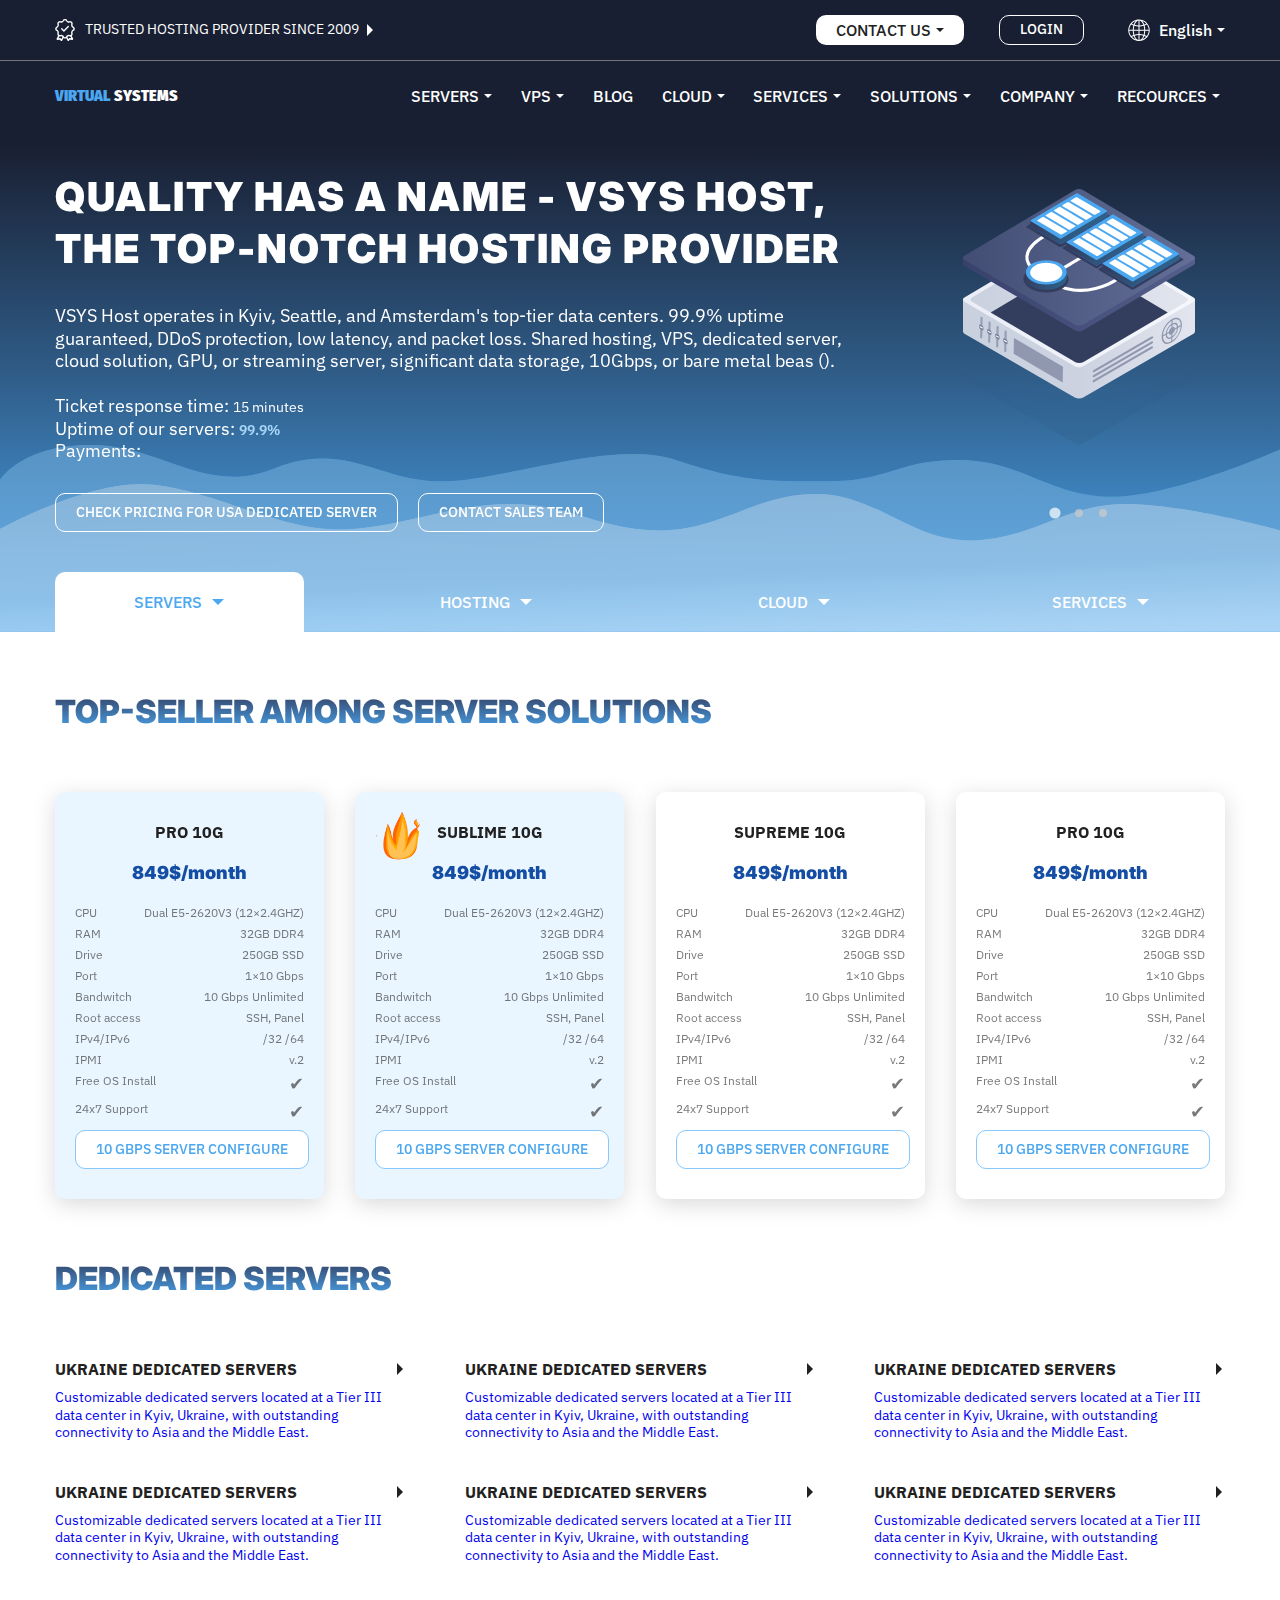
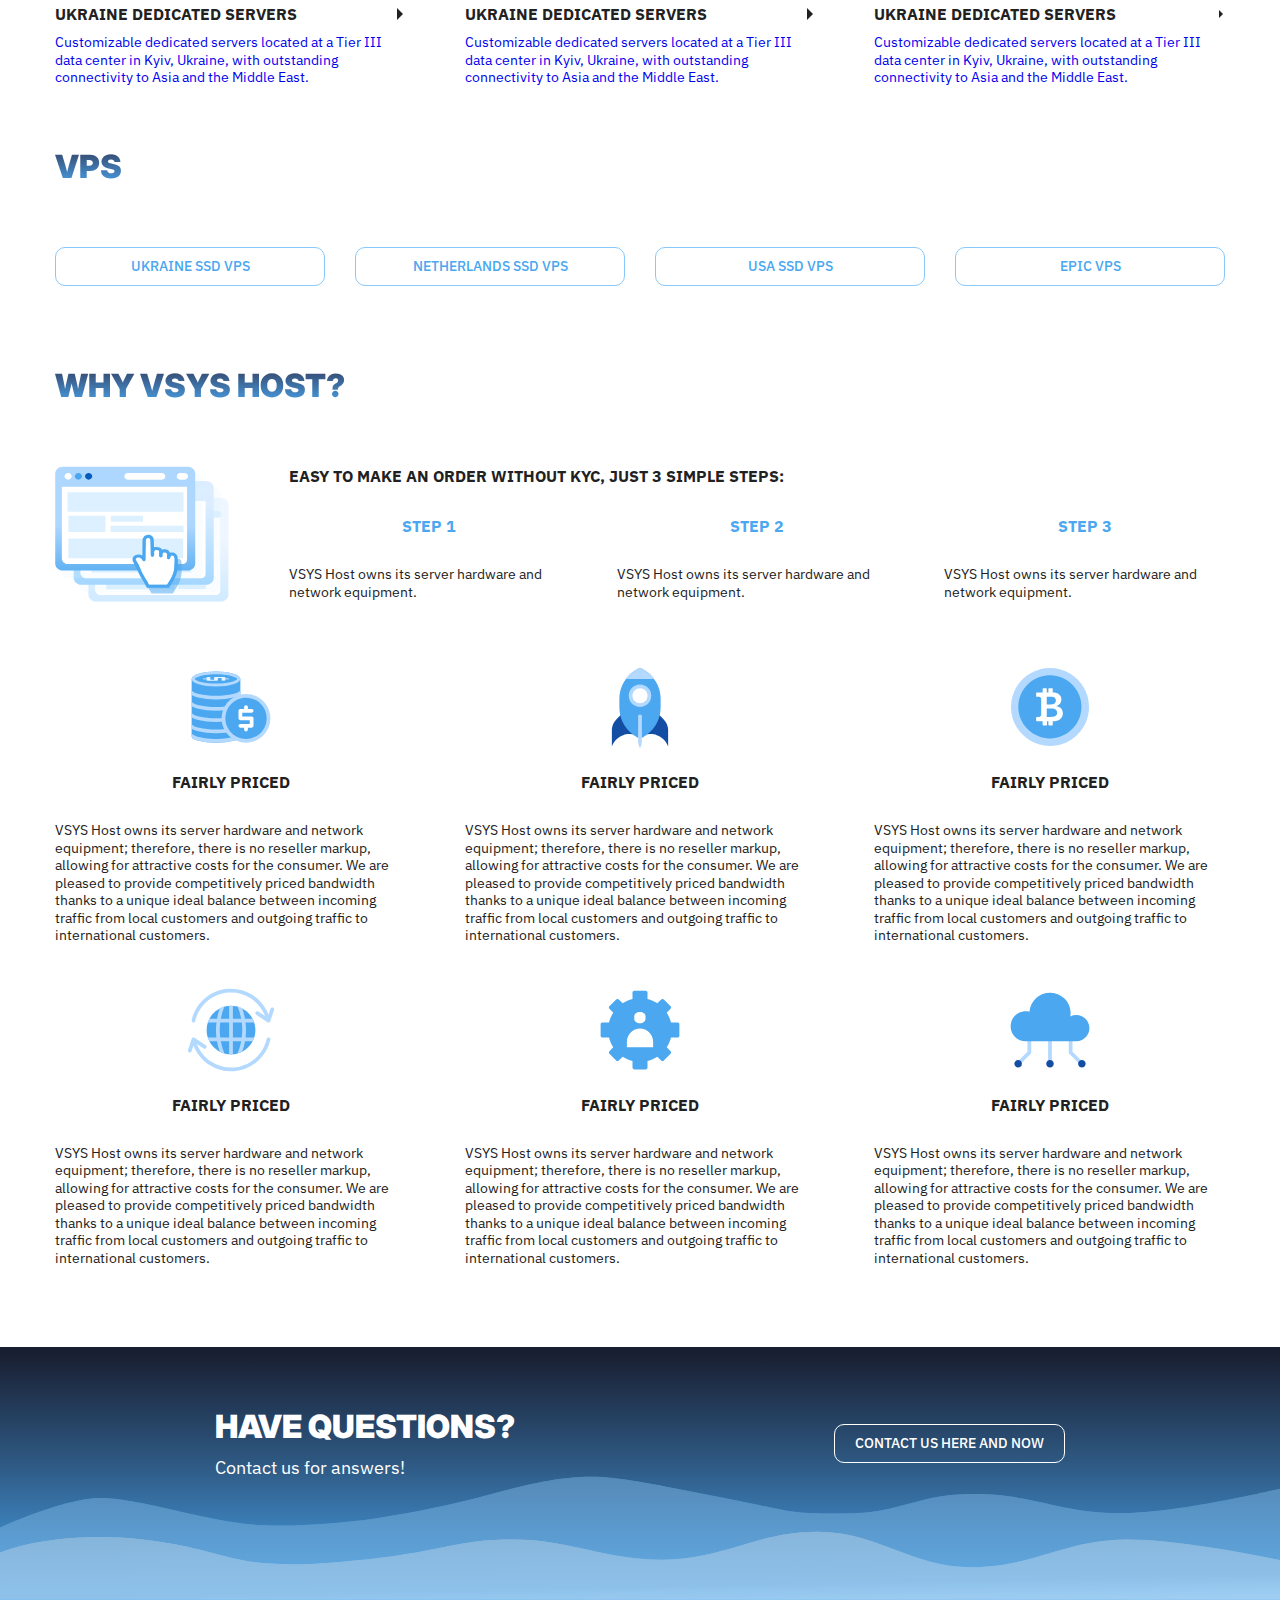
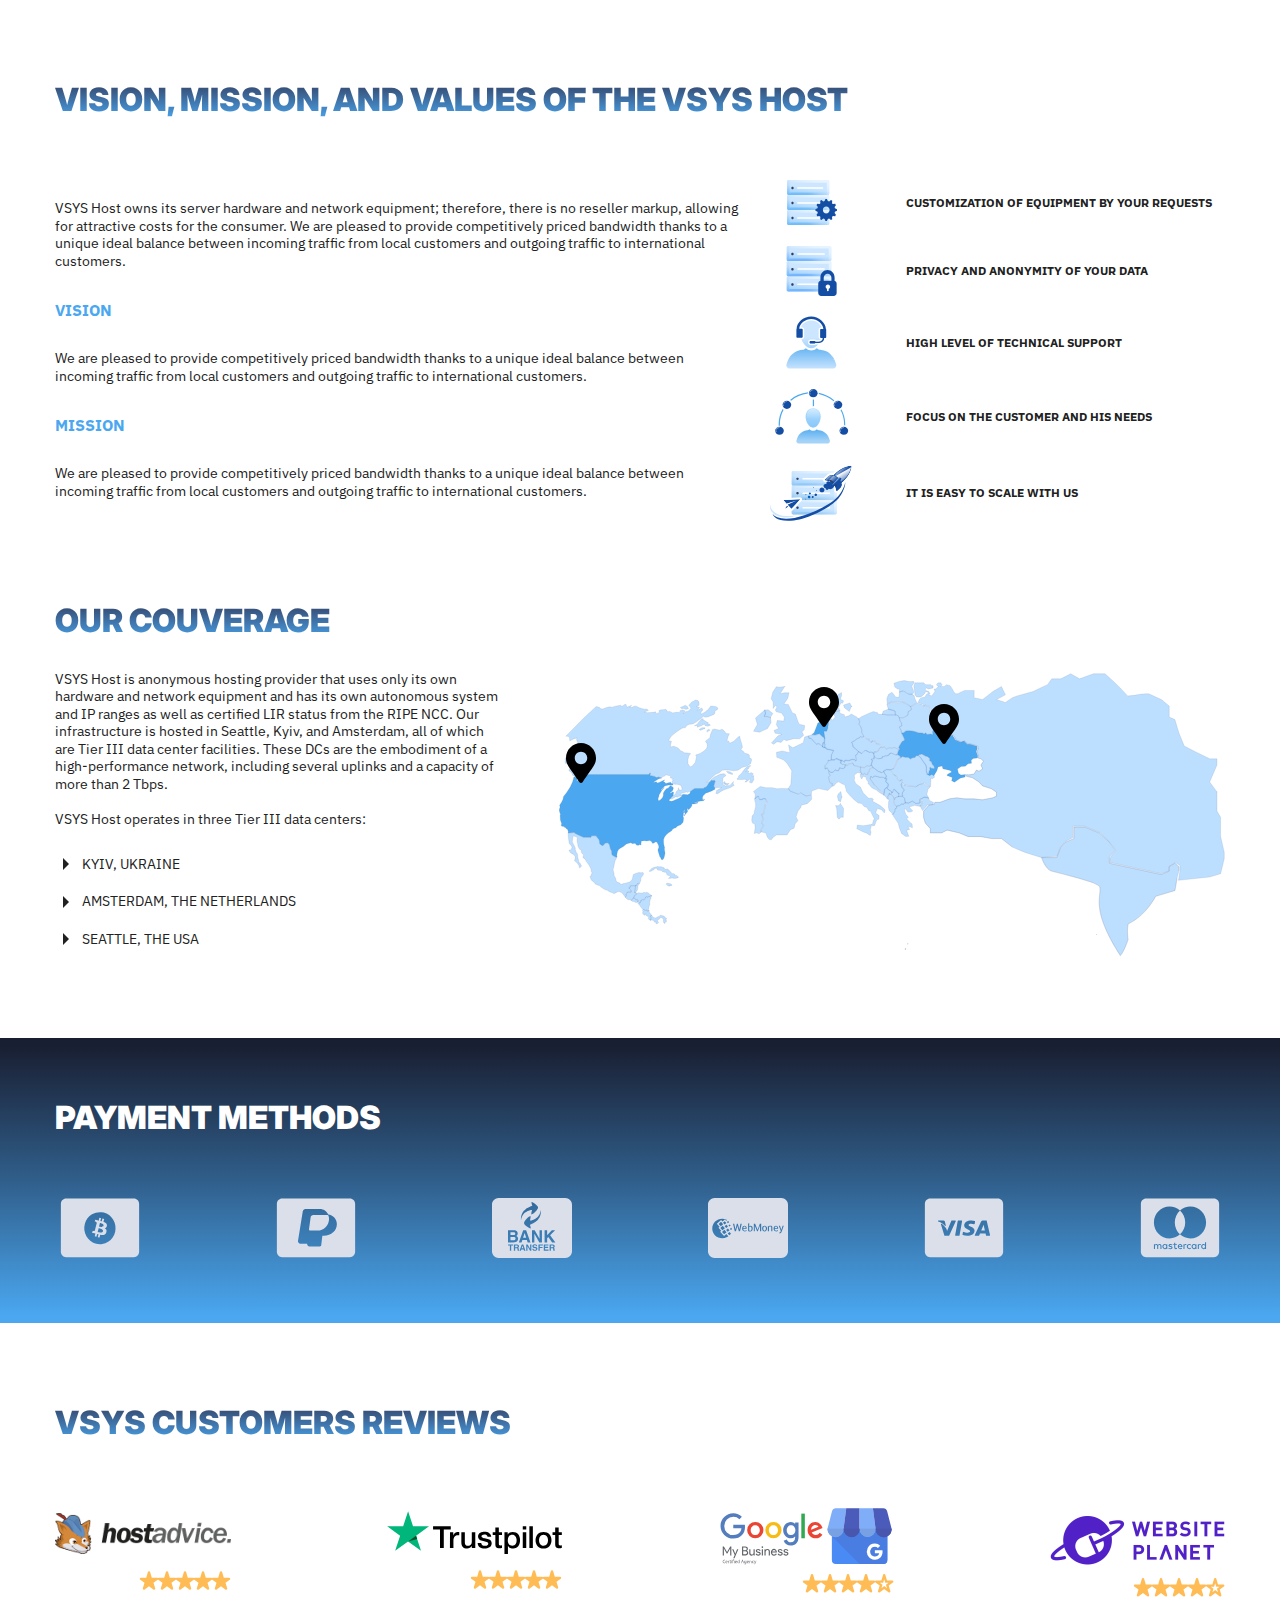
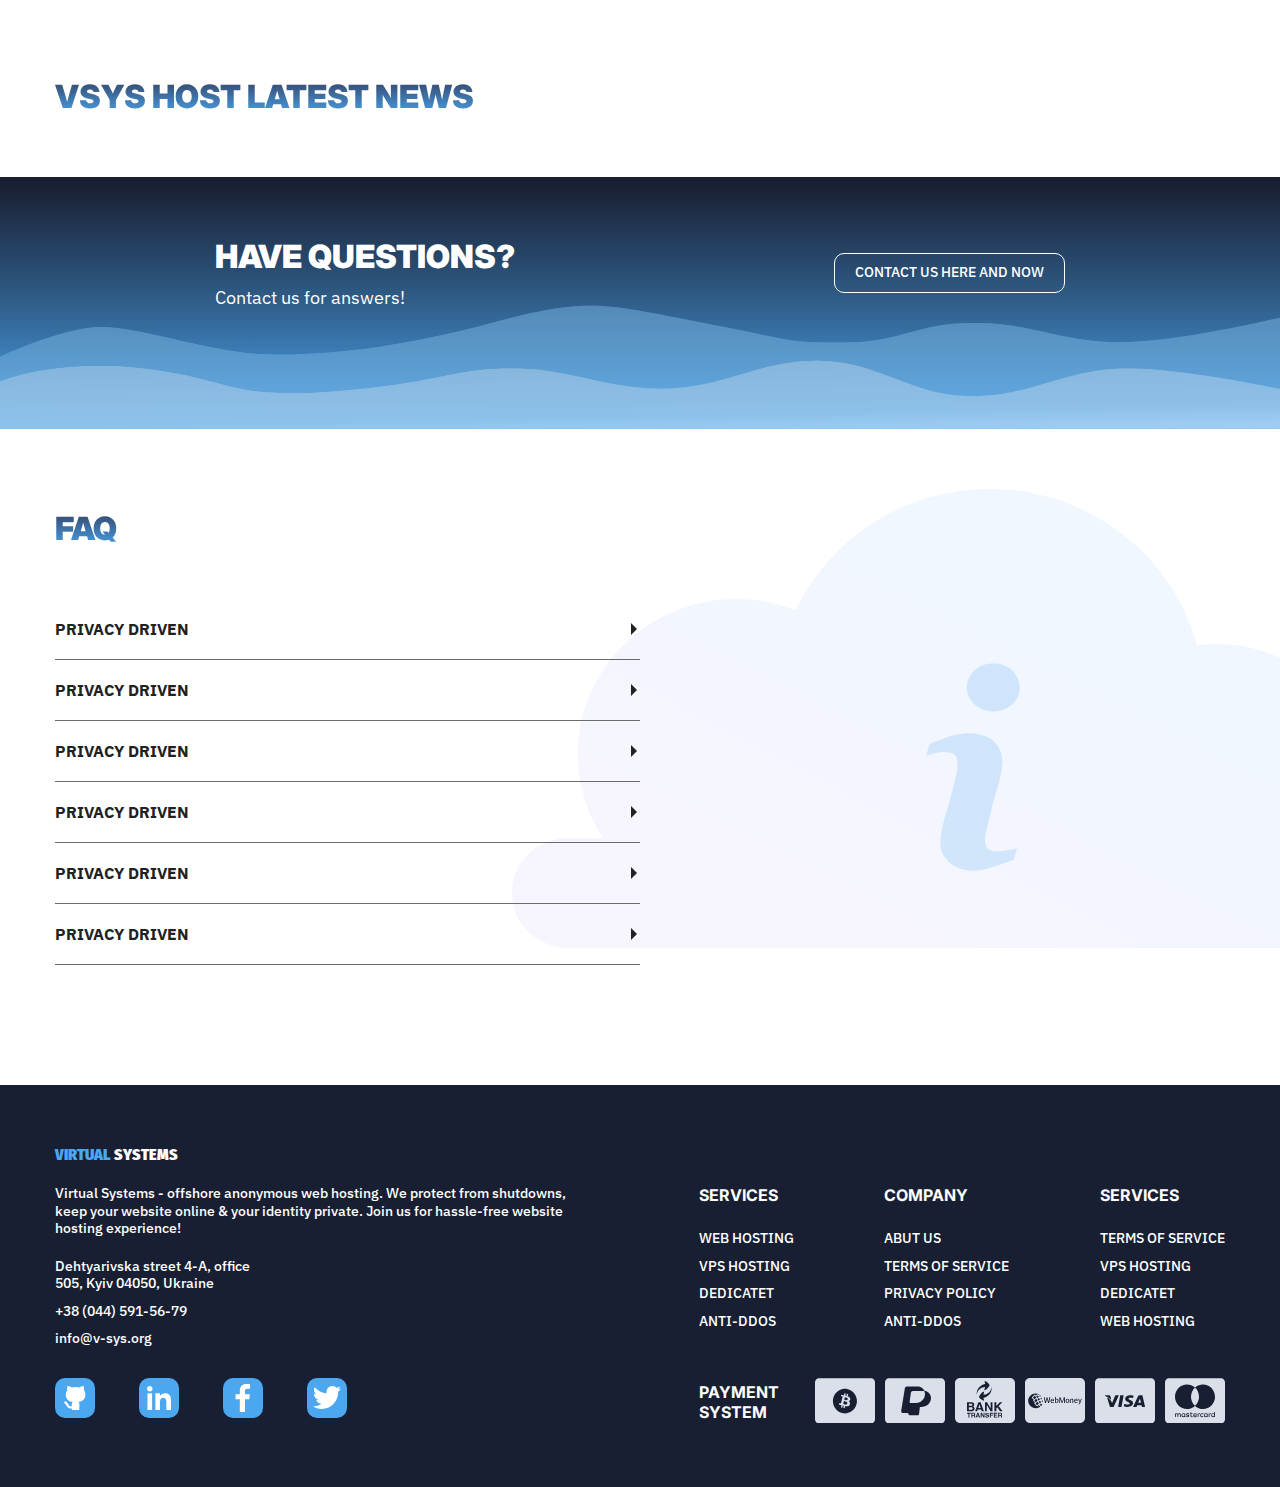
==== commit fcc9d843: "2033 0202" ====
--- a/index.html
+++ b/index.html
@@ -51,7 +51,7 @@
       href="https://fonts.googleapis.com/css2?family=Open+Sans:wght@300;400;600&display=swap"
       rel="stylesheet"
     />
-    <link
+    <!-- <link
       href="https://dev.vsys.host/templates/twenty-one/css/all.min.css?v=a44b3b"
       rel="stylesheet"
     />
@@ -62,7 +62,7 @@
     <link
       href="https://dev.vsys.host/assets/css/fontawesome-all.min.css"
       rel="stylesheet"
-    />
+    /> -->
     <link rel="stylesheet" href="./css/main.min.css" />
   </head>
 
--- a/css/main.min.css
+++ b/css/main.min.css
@@ -1 +1 @@
-*{font-family:var(--primary-font);font-size:14px;margin:0;line-height:1.25;padding:0;box-sizing:border-box}body{color:var(--primary-text-color)}ul{list-style:none;margin:0}h1,h2,h3,h4,h5,h6{margin:0}a{text-decoration:none;display:block}a:hover{text-decoration:none}img{display:block;height:auto}p{margin:0}label{margin:0}button:focus{outline:none}.vsys-container{padding-left:15px;padding-right:15px;margin-left:auto;margin-right:auto}@media screen and (min-width: 375px){.vsys-container{width:375px}}@media screen and (min-width: 768px){.vsys-container{width:768px}}@media screen and (min-width: 1200px){.vsys-container{width:1200px}}.section-title{font-family:var(--title-font);text-transform:uppercase;font-weight:900;font-size:32px;margin:0 0 60px 0}.section-title--gradient{background:-webkit-linear-gradient(#333d5e, #4aa7f0);-webkit-background-clip:text;-webkit-text-fill-color:rgba(0,0,0,0)}.section-title--white{color:var(--secondary-text-color)}.section-subtitle{font-size:16px;text-transform:uppercase;color:var(--primary-text-color);font-weight:700}.section-subtitle--blue{color:var(--accent-color)}.services-content__button{margin-top:20px}.menu-arrow{display:inline-block;width:0;height:0;margin-left:5px;border-top:4px dashed;border-top:4px solid\9 ;border-right:4px solid rgba(0,0,0,0);border-left:4px solid rgba(0,0,0,0)}.menu-arrow--big{border-top:6px dashed;border-top:6px solid\9 ;border-right:6px solid rgba(0,0,0,0);border-left:6px solid rgba(0,0,0,0)}.menu-arrow--right{transform:rotate(-90deg)}.menu-arrow--left{transform:rotate(90deg)}.text--lightblue{font-weight:600;color:var(--light-blue-text)}.dropdown__button{border:none;background-color:rgba(0,0,0,0);color:var(--secondary-text-color);font-size:16px;text-transform:uppercase;font-weight:500;padding:15px 5px;align-items:center;display:flex;transition:color var(--timing-function)}.dropdown__button:hover,.dropdown__button:focus{color:var(--accent-color);outline:none}.button{display:flex;justify-content:center;text-align:center;text-transform:uppercase;font-weight:500;padding:10px 20px;border-radius:10px;white-space:nowrap;cursor:pointer;transition:color var(--timing-function),border var(--timing-function),background-color var(--timing-function),background var(--timing-function);height:max-content;width:max-content}.button--transparent{color:var(--secondary-text-color);background-color:rgba(0,0,0,0);border:1px solid var(--primary-background-color);transition:border var(--timing-function),background-color var(--timing-function),color var(--timing-function)}.button--transparent:hover{color:var(--accent-color);background-color:var(--primary-background-color)}.button--sm{padding:5px 20px}.button--white{color:var(--primary-text-color);background-color:var(--primary-background-color)}.button--white:hover,.button--white:focus{color:var(--accent-color);border-color:var(--light-blue-text)}.button--red{color:#f26666;border:1px solid #f26666;background-color:var(--primary-background-color)}.button--red:hover,.button--red:focus{color:var(--secondary-text-color);background-color:#f26666;border-color:var(--light-blue-text)}.button--light{background-color:var(--primary-background-color);color:var(--accent-color);border:1px solid #88c8fa}.button--border{border:none}.button--light:hover,.button--light:focus{background:var(--accent-color);color:var(--secondary-text-color)}.btn-grad{background:linear-gradient(0deg, #144da4, transparent) #144da4;color:var(--secondary-text-color)}.btn-grad:hover,.btn-grad:focus{background:linear-gradient(0deg, #144da4, transparent) #4aa7f0}.dropdown__menu{background-color:var(--secondary-background-color);z-index:1;position:absolute;top:58px;left:0;display:none;padding:0}.dropdown__menu--white{background-color:var(--primary-background-color)}.dropdown--mt14{margin-top:-14px}.dropdown__link{color:var(--secondary-text-color);text-transform:uppercase;white-space:nowrap;padding:10px 15px;transition:background-color var(--timing-function)}.dropdown__link:hover,.dropdown__link:focus{background-color:var(--light-blue-text);color:var(--secondary-background-color)}@media screen and (max-width: 1199px){.dropdown__button{font-size:12px}}.dropdown__button--open+.dropdown__menu{display:block}.dropdown__link--black{color:var(--primary-text-color)}@media screen and (max-width: 767px){.section-title{font-size:24px;margin:0 0 30px 0;text-align:center}.dropdown__link{color:var(--secondary-text-color);transition:color var(--timing-function),background-color var(--timing-function)}.dropdown__link:hover{color:var(--primary-text-color)}.dropdown__button--open~.dropdown__menu{max-height:35rem}.dropdown__button{padding-left:0;padding-right:0;width:100%;justify-content:space-between}.dropdown__menu{background-color:rgba(255,255,255,.1);width:100%;display:block;position:relative;overflow:hidden;max-height:0;transition:max-height var(--timing-function);top:0}}.hotprice-gif{position:absolute;top:0px;left:10px}:root{--primary-font: "IBM Plex Sans", sans-serif;--logo-font: "Fira Sans Condensed", sans-serif;--title-font: "Inter", sans-serif;--buttons-font: "Inter", sans-serif;--primary-text-color: #212121;--secondary-text-color: #ffffff;--light-blue-text: #a8d5f8;--grey-text-color: #6c6c6c;--price-accent-color: #333d5e;--price-card-bcg: #e9f5ff;--accent-color: #4aa7f0;--primary-background-color: #ffffff;--secondary-background-color: #191f32;--opacity-text-color: rgba(255, 255, 255, 0.6);--timing-function: 300ms cubic-bezier(0.2, 0, 0.7, 1)}.page-header{background-color:var(--secondary-background-color);position:sticky;top:-60px;z-index:10}.topbar{padding:10px 0;display:flex;justify-content:space-between;align-items:center;gap:30%}.topbar--bottomline{border-bottom:1px solid #747474}.topbar-quality{color:var(--secondary-text-color);display:flex;align-items:center;width:50%}.topbar-quality__link{color:var(--secondary-text-color);position:relative;white-space:nowrap;display:flex;align-items:center;transition:color var(--timing-function);margin-left:-10px}.topbar-quality__link:hover,.topbar-quality__link:focus{color:var(--light-blue-text)}.topbar-quality__svg{fill:rgba(0,0,0,0);transform:scale(0.8)}.planet-icon{fill:currentColor;transform:scale(0.8)}.big-arrow{fill:currentColor}.topbar-buttons{display:flex;align-items:center;justify-content:space-between;width:50%}.button--lang{padding:0;border:none;display:flex;align-items:center;text-transform:none;width:100%;background-color:rgba(0,0,0,0)}.button--lang:hover{color:var(--light-blue-text)}.dropdown__menu--lang{width:100%;margin-top:-8px}.navbar{display:flex;justify-content:space-between;align-items:center;padding:10px 0}.navbar__list{display:flex;justify-content:space-between;align-items:center}.navbar__item{cursor:pointer;position:relative}.vsys-logo{font-family:var(--logo-font);font-size:16px;font-weight:900;text-transform:uppercase;color:var(--secondary-text-color);position:relative;white-space:nowrap}.vsys-logo:hover{color:var(--secondary-text-color);text-decoration:none}.vsys-logo__virtual{font-size:16px;font-weight:900;font-family:var(--logo-font);color:#4aa7f0}.mobile-open{overflow:hidden}.menu-button{cursor:pointer;display:none;margin:0;padding:0;border:none;background-color:rgba(0,0,0,0);z-index:2}.menu-button .icon-close{display:none}.icon-menu{fill:currentColor}.icon-close{fill:currentColor}.menu-button.is-open .icon-close{display:block}.menu-button.is-open .icon-menu{display:none}.menu-social{display:none}.site-nav__link.site-nav__link--active{color:var(--accent-color)}.mobile-menu{width:70%}.mobile-menu__buttons{display:none}@media screen and (max-width: 1199px){.topbar{gap:5%}.mobile-menu{width:100%;flex-basis:fit-content}.vsys-logo,.vsys-logo__virtual{font-size:12px}}@media screen and (max-width: 767px){.topbar{display:none}.page-header{top:0}.topbar{gap:5%;padding:5px 0}.topbar-quality{display:none}.topbar-buttons{width:100%}.menu-button{display:inline-flex;margin:0;padding:0;border:none;background-color:rgba(0,0,0,0);z-index:2;color:#f0f8ff}.mobile-menu{position:fixed;overflow-y:scroll;left:0;top:51px;width:100vw;height:calc(100vh - 51px);height:calc(100dvh - 51px);background:linear-gradient(180deg, #191f32 2.92%, #305e8a 49.72%, #4aa7f0 97.41%);z-index:1;opacity:0;padding-top:40px;padding-bottom:40px;transition:transform var(--timing-function),opacity var(--timing-function);pointer-events:none}.mobile-menu.is-open{opacity:1;transform:translateY(0%);pointer-events:all}.mobile-menu .mobile-menu__container{width:fit-content;margin:0 auto}.mobile-menu .navbar__list{flex-flow:column}.navbar__item{width:100%}.dropdown__menu--lang{background-color:var(--primary-background-color);z-index:5;position:absolute;top:52px}.dropdown__menu--lang .dropdown__link{color:var(--primary-text-color)}.mobile-menu__buttons{width:100%;display:flex;justify-content:space-between;margin-top:20px;align-items:center}.navbar__item--width{width:100px}.button--lang{width:100%}}.hero{position:relative;background:linear-gradient(180deg, #191f32 2.92%, #305e8a 49.72%, #4aa7f0 97.41%);padding-top:40px;padding-bottom:100px}.hero__background{background-image:url(../images/hero-decor.svg);background-size:contain;background-repeat:no-repeat;background-position:bottom;width:100%;height:100%;position:absolute;bottom:0px}.hero__content{height:100%;display:flex;flex-flow:column;position:relative;justify-content:space-between;gap:30px}.hero__title{font-family:var(--title-font);font-weight:900;font-size:40px;line-height:1.3;width:100%;letter-spacing:2px;text-transform:uppercase;color:#fff}.hero__thumb{display:flex;justify-content:space-between}.hero__info{display:flex;flex-flow:column;justify-content:space-between;gap:30px;width:70%}.hero__description{color:var(--secondary-text-color);font-size:18px}.hero__buttons{display:flex;gap:20px}.hero__image{display:flex;justify-content:center;width:25%}.hero__svg{width:80%}@media screen and (max-width: 1199px){.hero__title{font-size:36px}.hero{padding-bottom:80px}.hero__thumb{display:flex}.hero__image{display:none}.hero__thumb{flex-flow:column-reverse}.hero__info{width:100%}.hero__buttons{gap:80px;justify-content:center}.hero__title--nowrap{display:none}}@media screen and (max-width: 767px){.hero{padding-top:20px;padding-bottom:60px}.hero__buttons{flex-flow:column}.hero__title{font-size:26px;margin-bottom:0}.hero__image{transform:scale(0.7)}.hero__description{font-size:16px}.hero__buttons{align-items:center;gap:20px}}#serversContent,#hostingContent,#cloudContent,#servicesContent{display:none}#servers_button:checked~#serversContent,#hosting_button:checked~#hostingContent,#cloud_button:checked~#cloudContent,#services_button:checked~#servicesContent{display:block}#servers_button:checked~.services-menu label[for=servers_button],#hosting_button:checked~.services-menu label[for=hosting_button],#cloud_button:checked~.services-menu label[for=cloud_button],#services_button:checked~.services-menu label[for=services_button]{background-color:var(--primary-background-color);color:var(--accent-color);border-radius:10px 10px 0 0}input[type=radio]{opacity:0;position:absolute;top:0;left:0;margin:0}.services{padding-bottom:80px}.services-label__box{display:flex;gap:80px;margin-bottom:20px}.services-label__title{color:var(--accent-color)}.services__container{padding-top:60px;position:relative}.services-menu{width:100%;display:flex;justify-content:space-between;gap:5%;position:absolute;transform:translateY(-100%);top:0;left:0}.services-menu__item{width:25%;border-radius:10px 10px 0 0;transition:background-color var(--timing-function)}.services-menu__item:hover{background-color:rgba(255,255,255,.3)}.services-menu__label{font-size:16px;font-weight:500;color:var(--secondary-text-color);text-transform:uppercase;cursor:pointer;display:flex;align-items:center;justify-content:center;gap:10px;padding:20px 30px}.services-cards__list{display:flex;justify-content:space-between;gap:30px;margin-bottom:60px}.services-cards__item{width:23%;padding:30px 20px;border-radius:10px;transition:transform var(--timing-function),filter var(--timing-function),outline var(--timing-function);filter:drop-shadow(0px 5px 11px rgba(0, 0, 0, 0.15))}.services-cards__item:hover{filter:drop-shadow(0px 5px 11px rgba(0, 0, 0, 0.3));transform:scale(1.02)}.services-cards__item>a{margin:30px 0 0 0}.services-cards__item .button{margin:0 auto}.services-cards__item--blue{position:relative;background-color:var(--price-card-bcg)}.services-cards__item--white{background-color:var(--primary-background-color)}.services-cards__item--white:hover{outline:none}.services-cards__title{text-align:center;margin-bottom:20px}.services-cards__price{font-family:var(--title-font);font-weight:900;color:#144da4;font-size:18px;max-width:fit-content;margin:0 auto;text-align:center;margin-bottom:20px}.services-cards__info{display:flex;justify-content:space-between;font-size:12px;opacity:.6;margin-bottom:6px}.services-cards__value{font-size:12px;text-align:right;opacity:1}.services-cards__checkmark{font-size:18px}.serversContent{width:100%}.services-dedicated__title{display:flex;align-items:center;justify-content:space-between;margin-bottom:10px;transition:color var(--timing-function)}.services-dedicated__list{justify-content:space-between;flex-wrap:wrap;display:flex;row-gap:40px;margin-bottom:60px}.services-dedicated__item{width:30%}.services-dedicated__item:hover .services-dedicated__title{color:var(--accent-color)}.services-vps__list{gap:30px;display:flex;justify-content:space-between}.services-vps__item{width:25%}.services-vps__item a{width:100%}.services-content__list{display:flex;justify-content:space-between;gap:30px}.services-content__item{padding:0 20px;width:25%}.services-content__title{margin-bottom:20px}@media screen and (max-width: 1199px){.services-menu{gap:0}.services-cards__list{flex-wrap:wrap;justify-content:space-around;gap:50px}.services-cards__item{width:40%}.services-vps__list{flex-wrap:wrap;gap:30px}.services-vps__item{width:45%}}@media screen and (max-width: 767px){.services-menu__item .menu-arrow--big{display:none}.services-dedicated__item{width:100%}.services-cards__item{width:80%}.services-vps__list{width:100%;justify-content:center;flex-wrap:wrap;gap:40px}.services-vps__item{width:60%;margin:0 auto}}.faq{position:relative;padding-bottom:120px;padding-top:80px}.faq__background{background-image:url(../images/faq-bcg.svg);background-size:60vw;background-repeat:no-repeat;background-position:top right;top:0;left:0;right:0;bottom:0;margin-top:60px;position:absolute;pointer-events:none}.accordion{width:50%;position:relative}.accordion__item{border-bottom:1px solid var(--grey-text-color);margin-top:10px}.accordion__item:hover .section-subtitle{color:var(--accent-color)}.accordion__btn{width:100%;border:none;background-color:rgba(0,0,0,0);justify-content:space-between;display:flex;align-items:center;padding:10px 0;transition:color var(--timing-function),transform var(--timing-function);cursor:pointer}.accordion__btn:focus .accordion__title{color:var(--accent-color)}.accordion__btn:focus~.accordion__info{max-height:4rem}.accordion__btn:focus .menu-arrow--right{transform:rotate(0deg)}.accordion__title{width:100%;display:flex;align-items:center;justify-content:space-between;transition:color var(--timing-function)}.accordion__info{color:var(--grey-text-color);max-height:0rem;overflow:hidden;font-weight:500;line-height:1.25;margin-bottom:10px;transition:max-height var(--timing-function)}.accordion__svg{fill:currentColor}@media screen and (max-width: 1199px){.accordion{width:100%}}@media screen and (max-width: 767px){.faq{position:relative;padding-bottom:60px;padding-top:30px}}.advantages{padding-bottom:80px}.advantages-steps{display:flex;justify-content:space-between;margin-bottom:60px;column-gap:60px}.advantages-steps__list{justify-content:space-between;width:100%;display:flex;gap:30px}.advantages-steps__item{width:30%}.advantages-steps .section-subtitle{margin-bottom:30px}.advantages__list{row-gap:40px;justify-content:space-between;display:flex;flex-wrap:wrap}.advantages__item{width:30%}.advantages__subtitle{text-align:center;margin-bottom:30px}.advantages__image{display:block;margin:0 auto 20px}@media screen and (max-width: 1199px){.advantages__item{width:45%}}@media screen and (max-width: 767px){.advantages-steps{flex-flow:column;margin-bottom:30px}.advantages-steps img{margin:0 auto 30px;width:50%}.advantages-steps .section-title{text-align:center}.advantages-steps__section{justify-content:center}.advantages-steps__list{width:100%;flex-flow:column;gap:40px}.advantages-steps__item{width:100%}.advantages__item{width:100%}}.contact{background:linear-gradient(180deg, #191f32 2.92%, #305e8a 49.72%, #4aa7f0 97.41%);padding-top:60px;padding-bottom:120px;position:relative}.contact__background-img{background-image:url(../images/contact-decor.svg);background-size:contain;background-repeat:no-repeat;background-position:bottom;width:100%;height:100%;position:absolute;bottom:0px;pointer-events:none}.contact__container{display:flex;justify-content:space-around;align-items:center;position:relative}.contact .section-title{margin-bottom:10px}.contact__call{color:var(--secondary-text-color);font-size:18px}@media screen and (max-width: 767px){.contact{padding-top:30px;padding-bottom:30px}.contact__container{display:flex;flex-flow:column;gap:60px;align-items:center}.contact__call{text-align:center}}.values{padding-top:80px;padding-bottom:80px}.values__box{display:flex;align-items:center;justify-content:space-between;gap:30px}.values__content--1{width:60%;display:flex;flex-flow:column;gap:30px}.values__content--2{width:40%}.values__description{margin-bottom:30px}.values__text{white-space:nowrap}.values__list--img{display:flex;flex-flow:column;gap:20px}.values__list__content{width:100%;display:flex;flex-flow:column;gap:20px}.values__item{width:100%;display:flex;justify-content:space-between;align-items:center}.values__illusrtation{width:85px}.values__svg{margin:0 auto}.values__text{width:70%;font-size:12px}.values h3{margin-bottom:30px}@media screen and (max-width: 1199px){.values__content--1{gap:20px;width:50%}.values__content--1 .section-subtitle{margin-bottom:10px}.values__content--2{width:50%}.values__item{gap:20px}.values__text{white-space:normal}}@media screen and (max-width: 767px){.values{padding-top:30px;padding-bottom:30px}.values__content--1{width:100%}.values__content--2{width:100%}.values__box{flex-flow:column;gap:30px}}.payment{background:linear-gradient(180deg, #191f32 2.92%, #305e8a 49.72%, #4aa7f0 97.41%);padding-top:60px;padding-bottom:60px}.payment__list{display:flex;justify-content:space-between}@media screen and (max-width: 767px){.payment{padding-top:30px;padding-bottom:30px}.payment__list{justify-content:space-between;gap:30px;flex-wrap:wrap}}.reviews{padding-top:80px;padding-bottom:80px}.reviews__list{display:flex;justify-content:space-between}.reviews__item{width:15%}.reviews__logo{width:100%}.reviews__svg{display:flex;width:100%}.reviews__link{height:100%;display:flex;flex-flow:column;justify-content:space-around}.reviews__svg--box{margin:0 0 0 auto}@media screen and (max-width: 1199px){.reviews__list{flex-wrap:wrap}}@media screen and (max-width: 767px){.reviews{padding-top:60px;padding-bottom:60px}.reviews__list{gap:60px}.reviews__item{width:40%}}.couverage{padding-bottom:80px}.couverage .section-title{margin-bottom:30px}.couverage__content{align-items:center;display:flex;gap:60px}.couverage__description{width:40%}.couverage__map{width:60%;position:relative}.couverage__svg{width:100%}.couverage__marker{position:absolute;transform-origin:bottom}.couverage__marker:hover{animation:pulsate-bck .5s ease-in-out infinite both}.couverage__marker--kyiv{top:11%;right:40%}.couverage__marker--amsterdam{top:5%;right:58%}.couverage__marker--seattle{bottom:61%;left:1%}@keyframes pulsate-bck{0%{transform:scale(1.2)}50%{transform:scale(1)}100%{transform:scale(1.2)}}.couverage__description:has(.couverage__item--kyiv:hover)~.couverage__map .couverage__marker--kyiv,.couverage__description:has(.couverage__item--amsterdam:hover)~.couverage__map .couverage__marker--amsterdam,.couverage__description:has(.couverage__item--seattle:hover)~.couverage__map .couverage__marker--seattle{animation:pulsate-bck .5s ease-in-out infinite both}.couverage__list{display:flex;flex-flow:column}.couverage__item{cursor:pointer;padding-top:10px;padding-bottom:10px}.couverage__name{align-items:center;gap:10px;display:flex}@media screen and (max-width: 1199px){.couverage__content{gap:30px;flex-flow:column}.couverage__description{width:100%}.couverage__map{width:100%}.couverage .section-title{margin-bottom:30px}.couverage__marker--kyiv{top:13%;right:40%}.couverage__marker--amsterdam{top:7%;right:59%}}@media screen and (max-width: 767px){.couverage{padding-bottom:30px}.couverage__marker--kyiv{top:-2%;right:38%}.couverage__marker--amsterdam{top:-8%;right:56%}.couverage__marker--seattle{left:-1%}}.vsys-footer{background-color:var(--secondary-background-color);padding:60px 0}.vsys-footer .vsys-logo{margin-bottom:20px}.footer__content{width:100%;display:flex;justify-content:space-between;gap:10%}.footer__info{min-width:45%}.footer__description{color:var(--secondary-text-color);font-weight:500;margin-bottom:20px}.footer-contact__link{color:var(--secondary-text-color);font-style:normal;font-weight:500;transition:color var(--timing-function)}.footer-contact__link:hover{color:var(--accent-color);text-decoration:none}.footer-contact__item:not(:last-child){margin-bottom:10px}.footer-nav{min-width:45%;justify-content:space-between;display:flex}.footer__subtitle{font-family:var(--title-font);font-size:16px;font-weight:700;color:var(--secondary-text-color)}.footer-nav__link{color:var(--secondary-text-color);font-weight:500;padding:5px 0;transition:color var(--timing-function);text-transform:uppercase}.footer-nav__link:hover{color:var(--accent-color);text-decoration:none}.footer__box{display:flex;flex-flow:column;gap:20px}.footer__thumb{display:flex;justify-content:space-between;gap:30%;margin-top:30px}.footer-social__list{min-width:25%;display:flex;justify-content:space-between}.footer-social__link{color:var(--secondary-text-color);display:flex;align-items:center;justify-content:center;background-color:var(--accent-color);border-radius:10px;width:40px;height:40px;transition:color var(--timing-function),background-color var(--timing-function)}.footer-social__link:hover{color:var(--accent-color);background-color:rgba(0,0,0,0)}.footer-social__svg{display:flex;justify-content:center;align-items:center}.footer-social__svg--color{fill:currentColor}.footer-payment__list{min-width:45%;display:flex;gap:10px;justify-content:space-between;align-items:center}.footer-payment__item{align-items:center}.footer-payment__img{width:60px;height:45px}.footer-payment>.footer__subtitle{width:70px;align-items:center;font-size:14px}@media screen and (max-width: 1199px){.footer__content{flex-flow:column;gap:30px}.footer__thumb{flex-flow:column;gap:30px}.footer-social__list{margin:0 auto;width:50%}.footer-payment{width:100%}.footer-payment .footer__subtitle{display:none}.footer-payment__list .footer__subtitle{display:none}}@media screen and (max-width: 767px){.footer-payment{row-gap:20px;flex-wrap:wrap;width:100%}.footer-social__list{width:50%}.footer__box{width:30%}.footer-social__list{width:85%;display:flex;margin:0 auto}.footer-payment__list{row-gap:20px;flex-wrap:wrap}.footer-payment__item{width:30%;display:flex;justify-content:center}}.splide__pagination{bottom:12px;left:inherit;padding:0;position:absolute;right:110px;z-index:1}.splide__pagination__page{margin:3px 8px}@media screen and (max-width: 1199px){.hero{padding-bottom:100px}.hero__svg{width:100%}.hero__image{margin:0 auto 40px}.splide__pagination{top:-200px;left:0;right:0}}@media screen and (max-width: 767px){.hero__image{display:none}.hero__thumb{margin-bottom:30px}.hero__thumb{padding-bottom:60px;margin-bottom:0}.hero__description{margin-bottom:0}.splide__pagination{top:auto;bottom:125px}}.dedicated-contact .section-title{margin-bottom:30px}.dedicated-contact__background{background:linear-gradient(165.95deg, rgba(74, 167, 240, 0.76) 10.01%, #e0f1ff 101.3%);position:relative}.dedicated-contact__background--svg{background-image:url(/images/dedicated-background__image.svg);background-size:contain;background-repeat:no-repeat;background-position:bottom;width:100%;bottom:0}.dedicated-contact__content{display:flex;align-items:center;gap:60px;padding:60px 60px}@media screen and (max-width: 1199px){.dedicated-contact .section-title{text-align:center}.dedicated-contact__content{flex-flow:column;gap:30px}}@media screen and (max-width: 767px){.dedicated-contact__content{padding-left:0;padding-right:0}}.bonuses{padding-top:60px;padding-bottom:60px}.bonuses .services-dedicated__title{margin-bottom:0}.bonuses__list{row-gap:20px;display:flex;flex-wrap:wrap}.bonuses__item{display:flex;align-items:center;gap:20px;width:50%}.bonuses__svg{fill:currentColor}.bonuses__checkmark{color:var(--accent-color);font-size:34px}@media screen and (max-width: 767px){.bonuses__item{width:100%}}.dedicated-agvantages{padding-top:60px;padding-bottom:60px}.dedicated-agvantages__content{display:flex;gap:60px}.dedicated-agvantages__image{width:300px;order:2}.dedicated-agvantages__description{font-size:16px;order:1}@media screen and (max-width: 767px){.dedicated-agvantages__content{flex-flow:column;gap:30px}.dedicated-agvantages__image{margin:0 auto;width:200px;order:1}.dedicated-agvantages__description{order:2}}.price-dedicated{padding-top:60px;padding-bottom:60px}.price-dedicated__container{gap:30px;display:flex;margin-bottom:60px;align-items:center;justify-content:space-between}.price-billing__item{transition:filter var(--timing-function)}.price-billing__item:hover{filter:drop-shadow(0px 11px 5px rgba(0, 0, 0, 0.15))}.price-dedicated__card{background-color:var(--price-card-bcg);border-radius:10px;padding:20px;justify-content:space-around;align-items:center;display:flex;gap:30px;margin-bottom:30px;transition:transform var(--timing-function),filter var(--timing-function),outline var(--timing-function);position:relative}.price-dedicated__card .services-cards__title{margin-bottom:0}.price-dedicated__label::before{content:"";text-align:center;position:absolute;top:15px;left:-10px;padding:3px 10px;color:var(--secondary-text-color);border-radius:3px}.price-dedicated__label--red::before{content:"sold out";background-color:#f26666}.price-dedicated__label--green::before{content:"in stock";background-color:#61ce58}.price-dedicated__label--orange::before{content:" 1 in stock";background-color:#ffb015}.price-dedicated__gif{position:absolute;top:0;left:5px}.price-dedicated__card:hover{filter:drop-shadow(0px 5px 11px rgba(0, 0, 0, 0.3));transform:scale(1.02)}.price-billing__button{background-color:var(--primary-background-color);border:1px SOLID var(--accent-color);padding:10px 20px;border-radius:10px}.price-billing__button p{text-transform:uppercasece__list;margin-top:5px}.price-billing__button--blue{background-color:var(--price-card-bcg)}.price-dedicated__list{display:flex;flex-wrap:wrap;justify-content:space-between;gap:20px;width:70%}.price-dedicated__item{width:16%}.price-dedicated__tariff{width:10%}.price-dedicated__box{display:flex;flex-flow:column;gap:20px;justify-content:space-between;width:20%;align-items:center}.price-dedicated__box .button{width:100%}.price-dedicated__info{font-size:12px;display:flex;text-align:left;flex-wrap:nowrap;opacity:1}.price-dedicated__info:not(:last-child){margin-bottom:10px}.price-dedicated__info--uppercase{text-transform:uppercase;opacity:.5}.price-dedicated__price{margin:0;font-size:18px}.price-dedicated__price--crossed{opacity:.6;text-decoration:line-through;margin-right:10px}.price-dedicated__content{display:flex;align-items:center;justify-content:space-between;gap:20px}.price-billing__buttons{display:flex}@media screen and (max-width: 1199px){.price-dedicated__content>.section-subtitle{width:150px}.price-dedicated__container{row-gap:30px;flex-flow:column}.price-dedicated__content{margin:0 auto 0 0}}@media screen and (max-width: 767px){.price-dedicated__content{width:100%;flex-flow:column}.price-dedicated__card{flex-flow:column}.price-dedicated__list{justify-content:space-around;width:90%;row-gap:20px}.price-dedicated__item{width:45%}.price-dedicated__box{width:100%}.price-dedicated__tariff{width:100%}.price-billing__button{padding:5px 10px}.price-billing__button .section-subtitle{font-size:12px}}.dedicated-hero{background:linear-gradient(165.95deg, rgba(74, 167, 240, 0.76) 10.01%, #e0f1ff 101.3%);padding-top:100px}.dedicated-hero__background{background-image:url(/images/dedicated-background__image.svg)}.hero-dedicated{padding-bottom:60px}.hero-dedicated__list{list-style:disc;color:var(--secondary-text-color);padding-left:18px}.hero-dedicated__text{color:var(--secondary-text-color);font-size:24px}.hero-dedicated__item:not(:last-child){margin-bottom:10px}.hero-dedicated__svg{width:90%}.dedicated-faq__background{background-image:url(/images/dedicated-faq_background.svg)}.dedicated-services{padding-top:60px;padding-bottom:60px}.dedicated-services .services-vps__list{margin-bottom:60px}.dedicated-services__list{margin-bottom:0}@media screen and (max-width: 1199px){.hero-dedicated__text{font-size:20px}}@media screen and (max-width: 767px){.hero-dedicated__text{font-size:16px}.dedicated-hero .hero{padding-bottom:60px}.dedicated-hero .hero__thumb{padding-bottom:0}}.nvme-ssd .section-title{margin-bottom:30px}.nvme-data{padding-bottom:60px}.price-billing__buttons--gap{gap:10px;justify-content:space-between}.nvme-data__list{display:flex;justify-content:space-around}.nvme-data__item{width:20%}.nvme-data__description{text-align:center}.nvme-ssd{padding-bottom:60px}.nvme-ssd__box{width:50%;display:flex;flex-flow:column;gap:30px}.nvme-ssd__list{width:50%}.nvme-ssd__content{display:flex;justify-content:space-between;align-items:center;gap:60px}.nvme-ssd .bonuses__item{width:100%}.nvme-ssd__image{margin:0 auto}.services-cards__list--jc{justify-content:center}@media screen and (max-width: 767px){.nvme-data__list{flex-flow:column;gap:30px}.nvme-data__item{width:100%}.nvme-ssd__content{flex-flow:column}.nvme-ssd__box{width:100%}.nvme-ssd__image{width:150px}.nvme-ssd__list{width:100%}}.blog__title{margin-top:60px}.main-blog__list{justify-content:space-between;padding-bottom:60px;display:flex}.main-blog__item{display:flex;width:30%;justify-content:space-between;background-color:var(--price-card-bcg);transition:box-shadow var(--timing-function),transform var(--timing-function);filter:drop-shadow(0px 5px 11px rgba(0, 0, 0, 0.15))}.main-blog__item:hover{box-shadow:0px 1px 1px rgba(0,0,0,.12),0px 4px 4px rgba(0,0,0,.06),1px 4px 6px rgba(0,0,0,.16);transform:scale(1.02)}.main-blog__item:hover .main-blog__text{transform:translateY(0)}.main-blog__description{overflow:hidden;position:relative}.main-blog__thumb{display:flex;flex-flow:column;gap:10px;padding:0 10px 10px}.main-blog__info{display:flex;justify-content:space-between}.main-blog__author{width:100%}.main-blog__text{display:flex;background-color:var(--primary-background-color);align-items:center;justify-content:center;position:absolute;padding:10px;top:0;left:0;width:100%;height:100%;transform:translateY(100%);transition:transform var(--timing-function)}.main-blog__title{text-transform:inherit}.main-blog__image{width:100%}.tag__list{display:flex;flex-flow:wrap;gap:10px;margin-bottom:60px}.tag__item{background-color:var(--price-card-bcg)}.tag__link{height:100%;font-size:14px;color:var(--accent-color);padding:5px 10px}.tag__link:hover{color:var(--accent-color)}.tag__item:hover{outline:1px solid var(--accent-color)}.tag__subtitle{display:flex;align-items:center}.blog-article__list{flex-flow:wrap;row-gap:30px}.blog-article__item{width:22%}.author__section{display:flex;align-items:center;justify-content:space-between;padding-top:60px;padding-bottom:60px}.author-page__breadcrumbs{color:var(--primary-text-color);display:flex;align-items:center;gap:10px;margin-top:30px;margin-left:-8px;transition:color var(--timing-function)}.author-page__breadcrumbs:hover{color:var(--accent-color)}.author__content{width:30%;display:flex;flex-flow:column;align-items:center}.author__info{width:65%}.author-section__image{width:150px;border-radius:100%}.author-section__name{margin-top:20px}.author-section__list{flex-flow:wrap;row-gap:60px}.author-section__item{width:30%}.author__label{width:fit-content;padding:5px 10px;background-color:var(--price-card-bcg);margin-top:20px}.article-page__content{padding:30px 0}.article-page__image{float:left;margin-right:30px;margin-bottom:20px}.article-page__title{font-size:30px;margin-bottom:10px}.article-page__label{display:block;font-weight:500}.article-page__subtitle{margin:20px 0}.share-article{display:flex;align-items:center;justify-content:space-between;margin-top:30px}.share-article__content{display:flex;align-items:center;gap:30px}.share-article__item{color:var(--primary-background-color)}.share-article__link{color:var(--secondary-text-color);display:flex;align-items:center;justify-content:center;background-color:var(--accent-color);border-radius:10px;width:40px;height:40px;transition:color var(--timing-function),background-color var(--timing-function)}.share-article__link:hover{background-color:var(--primary-background-color);color:var(--accent-color)}.share-article__icon{color:var(--secondary-background-color)}.share-article__image{fill:currentColor}.share-article__list{display:flex;gap:20px}/*# sourceMappingURL=main.min.css.map */+*{font-family:var(--primary-font);font-size:14px;margin:0;line-height:1.25;padding:0;box-sizing:border-box}body{color:var(--primary-text-color)}ul{list-style:none;margin:0}h1,h2,h3,h4,h5,h6{margin:0}a{text-decoration:none;display:block}a:hover{text-decoration:none}img{display:block;height:auto}p{margin:0}label{margin:0}button:focus{outline:none}.vsys-container{padding-left:15px;padding-right:15px;margin-left:auto;margin-right:auto}@media screen and (min-width: 375px){.vsys-container{width:375px}}@media screen and (min-width: 768px){.vsys-container{width:768px}}@media screen and (min-width: 1200px){.vsys-container{width:1200px}}.section-title{font-family:var(--title-font);text-transform:uppercase;font-weight:900;font-size:32px;margin:0 0 60px 0}.section-title--gradient{background:-webkit-linear-gradient(#333d5e, #4aa7f0);-webkit-background-clip:text;-webkit-text-fill-color:rgba(0,0,0,0)}.section-title--white{color:var(--secondary-text-color)}.section-subtitle{font-size:16px;text-transform:uppercase;color:var(--primary-text-color);font-weight:700}.section-subtitle--blue{color:var(--accent-color)}.services-content__button{margin-top:20px}.menu-arrow{display:inline-block;width:0;height:0;margin-left:5px;border-top:4px dashed;border-top:4px solid\9 ;border-right:4px solid rgba(0,0,0,0);border-left:4px solid rgba(0,0,0,0)}.menu-arrow--big{border-top:6px dashed;border-top:6px solid\9 ;border-right:6px solid rgba(0,0,0,0);border-left:6px solid rgba(0,0,0,0)}.menu-arrow--right{transform:rotate(-90deg)}.menu-arrow--left{transform:rotate(90deg)}.text--lightblue{font-weight:600;color:var(--light-blue-text)}.dropdown__button{border:none;background-color:rgba(0,0,0,0);color:var(--secondary-text-color);font-size:16px;text-transform:uppercase;font-weight:500;padding:15px 5px;align-items:center;display:flex;transition:color var(--timing-function)}.dropdown__button:hover,.dropdown__button:focus{color:var(--accent-color);outline:none}.button{display:flex;justify-content:center;text-align:center;text-transform:uppercase;font-weight:500;padding:10px 20px;border-radius:10px;white-space:nowrap;cursor:pointer;transition:color var(--timing-function),border var(--timing-function),background-color var(--timing-function),background var(--timing-function);height:max-content;width:max-content}.button--transparent{color:var(--secondary-text-color);background-color:rgba(0,0,0,0);border:1px solid var(--primary-background-color);transition:border var(--timing-function),background-color var(--timing-function),color var(--timing-function)}.button--transparent:hover{color:var(--accent-color);background-color:var(--primary-background-color)}.button--sm{padding:5px 20px}.button--white{color:var(--primary-text-color);background-color:var(--primary-background-color)}.button--white:hover,.button--white:focus{color:var(--accent-color);border-color:var(--light-blue-text)}.button--red{color:#f26666;border:1px solid #f26666;background-color:var(--primary-background-color)}.button--red:hover,.button--red:focus{color:var(--secondary-text-color);background-color:#f26666;border-color:var(--light-blue-text)}.button--light{background-color:var(--primary-background-color);color:var(--accent-color);border:1px solid #88c8fa}.button--border{border:none}.button--light:hover,.button--light:focus{background:var(--accent-color);color:var(--secondary-text-color)}.btn-grad{background:linear-gradient(0deg, #144da4, transparent) #144da4;color:var(--secondary-text-color)}.btn-grad:hover,.btn-grad:focus{background:linear-gradient(0deg, #144da4, transparent) #4aa7f0}.dropdown__menu{background-color:var(--secondary-background-color);z-index:1;position:absolute;top:58px;left:0;display:none;padding:0}.dropdown__menu--white{background-color:var(--primary-background-color)}.dropdown--mt14{margin-top:-14px}.dropdown__link{color:var(--secondary-text-color);text-transform:uppercase;white-space:nowrap;padding:10px 15px;transition:background-color var(--timing-function)}.dropdown__link:hover,.dropdown__link:focus{background-color:var(--light-blue-text);color:var(--secondary-background-color)}@media screen and (max-width: 1199px){.dropdown__button{font-size:12px}}.dropdown__button--open+.dropdown__menu{display:block}.dropdown__link--black{color:var(--primary-text-color)}@media screen and (max-width: 767px){.section-title{font-size:24px;margin:0 0 30px 0;text-align:center}.dropdown__link{color:var(--secondary-text-color);transition:color var(--timing-function),background-color var(--timing-function)}.dropdown__link:hover{color:var(--primary-text-color)}.dropdown__button--open~.dropdown__menu{max-height:35rem}.dropdown__button{padding-left:0;padding-right:0;width:100%;justify-content:space-between}.dropdown__menu{background-color:rgba(255,255,255,.1);width:100%;display:block;position:relative;overflow:hidden;max-height:0;transition:max-height var(--timing-function);top:0}}.hotprice-gif{position:absolute;top:0px;left:10px}:root{--primary-font: "IBM Plex Sans", sans-serif;--logo-font: "Fira Sans Condensed", sans-serif;--title-font: "Inter", sans-serif;--buttons-font: "Inter", sans-serif;--primary-text-color: #212121;--secondary-text-color: #ffffff;--light-blue-text: #a8d5f8;--grey-text-color: #6c6c6c;--price-accent-color: #333d5e;--price-card-bcg: #e9f5ff;--accent-color: #4aa7f0;--primary-background-color: #ffffff;--secondary-background-color: #191f32;--opacity-text-color: rgba(255, 255, 255, 0.6);--timing-function: 300ms cubic-bezier(0.2, 0, 0.7, 1)}.page-header{background-color:var(--secondary-background-color);position:sticky;top:-60px;z-index:10}.topbar{padding:10px 0;display:flex;justify-content:space-between;align-items:center;gap:30%}.topbar--bottomline{border-bottom:1px solid #747474}.topbar-quality{color:var(--secondary-text-color);display:flex;align-items:center;width:50%}.topbar-quality__link{color:var(--secondary-text-color);position:relative;white-space:nowrap;display:flex;align-items:center;transition:color var(--timing-function);margin-left:-10px}.topbar-quality__link:hover,.topbar-quality__link:focus{color:var(--light-blue-text)}.topbar-quality__svg{fill:rgba(0,0,0,0);transform:scale(0.8)}.planet-icon{fill:currentColor;transform:scale(0.8)}.big-arrow{fill:currentColor}.topbar-buttons{display:flex;align-items:center;justify-content:space-between;width:50%}.button--lang{padding:0;border:none;display:flex;align-items:center;text-transform:none;width:100%;background-color:rgba(0,0,0,0)}.button--lang:hover{color:var(--light-blue-text)}.dropdown__menu--lang{width:100%;margin-top:-8px}.navbar{display:flex;justify-content:space-between;align-items:center;padding:10px 0}.navbar__list{display:flex;justify-content:space-between;align-items:center}.navbar__item{cursor:pointer;position:relative}.vsys-logo{font-family:var(--logo-font);font-size:16px;font-weight:900;text-transform:uppercase;color:var(--secondary-text-color);position:relative;white-space:nowrap}.vsys-logo:hover{color:var(--secondary-text-color);text-decoration:none}.vsys-logo__virtual{font-size:16px;font-weight:900;font-family:var(--logo-font);color:#4aa7f0}.mobile-open{overflow:hidden}.menu-button{cursor:pointer;display:none;margin:0;padding:0;border:none;background-color:rgba(0,0,0,0);z-index:2}.menu-button .icon-close{display:none}.icon-menu{fill:currentColor}.icon-close{fill:currentColor}.menu-button.is-open .icon-close{display:block}.menu-button.is-open .icon-menu{display:none}.menu-social{display:none}.site-nav__link.site-nav__link--active{color:var(--accent-color)}.mobile-menu{width:70%}.mobile-menu__buttons{display:none}@media screen and (max-width: 1199px){.topbar{gap:5%}.mobile-menu{width:100%;flex-basis:fit-content}.vsys-logo,.vsys-logo__virtual{font-size:12px}}@media screen and (max-width: 767px){.topbar{display:none}.page-header{top:0}.topbar{gap:5%;padding:5px 0}.topbar-quality{display:none}.topbar-buttons{width:100%}.menu-button{display:inline-flex;margin:0;padding:0;border:none;background-color:rgba(0,0,0,0);z-index:2;color:#f0f8ff}.mobile-menu{position:fixed;overflow-y:scroll;left:0;top:51px;width:100vw;height:calc(100vh - 51px);height:calc(100dvh - 51px);background:linear-gradient(180deg, #191f32 2.92%, #305e8a 49.72%, #4aa7f0 97.41%);z-index:1;opacity:0;padding-top:40px;padding-bottom:40px;transition:transform var(--timing-function),opacity var(--timing-function);pointer-events:none}.mobile-menu.is-open{opacity:1;transform:translateY(0%);pointer-events:all}.mobile-menu .mobile-menu__container{width:fit-content;margin:0 auto}.mobile-menu .navbar__list{flex-flow:column}.navbar__item{width:100%}.dropdown__menu--lang{background-color:var(--primary-background-color);z-index:5;position:absolute;top:52px}.dropdown__menu--lang .dropdown__link{color:var(--primary-text-color)}.mobile-menu__buttons{width:100%;display:flex;justify-content:space-between;margin-top:20px;align-items:center}.navbar__item--width{width:100px}.button--lang{width:100%}}.hero{position:relative;background:linear-gradient(180deg, #191f32 2.92%, #305e8a 49.72%, #4aa7f0 97.41%);padding-top:40px;padding-bottom:100px}.hero__background{background-image:url(../images/hero-decor.svg);background-size:contain;background-repeat:no-repeat;background-position:bottom;width:100%;height:100%;position:absolute;bottom:0px}.hero__content{height:100%;display:flex;flex-flow:column;position:relative;justify-content:space-between;gap:30px}.hero__title{font-family:var(--title-font);font-weight:900;font-size:40px;line-height:1.3;width:100%;letter-spacing:2px;text-transform:uppercase;color:#fff}.hero__thumb{display:flex;justify-content:space-between}.hero__info{display:flex;flex-flow:column;justify-content:space-between;gap:30px;width:70%}.hero__description{color:var(--secondary-text-color);font-size:18px}.hero__buttons{display:flex;gap:20px}.hero__image{display:flex;justify-content:center;width:25%}.hero__svg{width:80%}@media screen and (max-width: 1199px){.hero__title{font-size:36px}.hero{padding-bottom:80px}.hero__thumb{display:flex}.hero__image{display:none}.hero__thumb{flex-flow:column-reverse}.hero__info{width:100%}.hero__buttons{gap:80px;justify-content:center}.hero__title--nowrap{display:none}}@media screen and (max-width: 767px){.hero{padding-top:20px;padding-bottom:60px}.hero__buttons{flex-flow:column}.hero__title{font-size:26px;margin-bottom:0}.hero__image{transform:scale(0.7)}.hero__description{font-size:16px}.hero__buttons{align-items:center;gap:20px}}#serversContent,#hostingContent,#cloudContent,#servicesContent{display:none}#servers_button:checked~#serversContent,#hosting_button:checked~#hostingContent,#cloud_button:checked~#cloudContent,#services_button:checked~#servicesContent{display:block}#servers_button:checked~.services-menu label[for=servers_button],#hosting_button:checked~.services-menu label[for=hosting_button],#cloud_button:checked~.services-menu label[for=cloud_button],#services_button:checked~.services-menu label[for=services_button]{background-color:var(--primary-background-color);color:var(--accent-color);border-radius:10px 10px 0 0}input[type=radio]{opacity:0;position:absolute;top:0;left:0;margin:0}.services{padding-bottom:80px}.services-label__box{display:flex;gap:80px;margin-bottom:20px}.services-label__title{color:var(--accent-color)}.services__container{padding-top:60px;position:relative}.services-menu{width:100%;display:flex;justify-content:space-between;gap:5%;position:absolute;transform:translateY(-100%);top:0;left:0}.services-menu__item{width:25%;border-radius:10px 10px 0 0;transition:background-color var(--timing-function)}.services-menu__item:hover{background-color:rgba(255,255,255,.3)}.services-menu__label{font-size:16px;font-weight:500;color:var(--secondary-text-color);text-transform:uppercase;cursor:pointer;display:flex;align-items:center;justify-content:center;gap:10px;padding:20px 30px}.services-cards__list{display:flex;justify-content:space-between;gap:30px;margin-bottom:60px}.services-cards__item{width:23%;padding:30px 20px;border-radius:10px;transition:transform var(--timing-function),filter var(--timing-function),outline var(--timing-function);filter:drop-shadow(0px 5px 11px rgba(0, 0, 0, 0.15))}.services-cards__item:hover{filter:drop-shadow(0px 5px 11px rgba(0, 0, 0, 0.3));transform:scale(1.02)}.services-cards__item>a{margin:30px 0 0 0}.services-cards__item .button{margin:0 auto}.services-cards__item--blue{position:relative;background-color:var(--price-card-bcg)}.services-cards__item--white{background-color:var(--primary-background-color)}.services-cards__item--white:hover{outline:none}.services-cards__title{text-align:center;margin-bottom:20px}.services-cards__price{font-family:var(--title-font);font-weight:900;color:#144da4;font-size:18px;max-width:fit-content;margin:0 auto;text-align:center;margin-bottom:20px}.services-cards__info{display:flex;justify-content:space-between;font-size:12px;opacity:.6;margin-bottom:6px}.services-cards__value{font-size:12px;text-align:right;opacity:1}.services-cards__checkmark{font-size:18px}.serversContent{width:100%}.services-dedicated__title{display:flex;align-items:center;justify-content:space-between;margin-bottom:10px;transition:color var(--timing-function)}.services-dedicated__list{justify-content:space-between;flex-wrap:wrap;display:flex;row-gap:40px;margin-bottom:60px}.services-dedicated__item{width:30%}.services-dedicated__item:hover .services-dedicated__title{color:var(--accent-color)}.services-vps__list{gap:30px;display:flex;justify-content:space-between}.services-vps__item{width:25%}.services-vps__item a{width:100%}.services-content__list{display:flex;justify-content:space-between;gap:30px}.services-content__item{padding:0 20px;width:25%}.services-content__title{margin-bottom:20px}@media screen and (max-width: 1199px){.services-menu{gap:0}.services-cards__list{flex-wrap:wrap;justify-content:space-around;gap:50px}.services-cards__item{width:40%}.services-vps__list{flex-wrap:wrap;gap:30px}.services-vps__item{width:45%}}@media screen and (max-width: 767px){.services-menu__item .menu-arrow--big{display:none}.services-dedicated__item{width:100%}.services-cards__item{width:80%}.services-vps__list{width:100%;justify-content:center;flex-wrap:wrap;gap:40px}.services-vps__item{width:60%;margin:0 auto}}.faq{position:relative;padding-bottom:120px;padding-top:80px}.faq__background{background-image:url(../images/faq-bcg.svg);background-size:60vw;background-repeat:no-repeat;background-position:top right;top:0;left:0;right:0;bottom:0;margin-top:60px;position:absolute;pointer-events:none}.accordion{width:50%;position:relative}.accordion__item{border-bottom:1px solid var(--grey-text-color);margin-top:10px}.accordion__item:hover .section-subtitle{color:var(--accent-color)}.accordion__btn{width:100%;border:none;background-color:rgba(0,0,0,0);justify-content:space-between;display:flex;align-items:center;padding:10px 0;transition:color var(--timing-function),transform var(--timing-function);cursor:pointer}.accordion__btn:focus .accordion__title{color:var(--accent-color)}.accordion__btn:focus~.accordion__info{max-height:4rem}.accordion__btn:focus .menu-arrow--right{transform:rotate(0deg)}.accordion__title{width:100%;display:flex;align-items:center;justify-content:space-between;transition:color var(--timing-function)}.accordion__info{color:var(--grey-text-color);max-height:0rem;overflow:hidden;font-weight:500;line-height:1.25;margin-bottom:10px;transition:max-height var(--timing-function)}.accordion__svg{fill:currentColor}@media screen and (max-width: 1199px){.accordion{width:100%}}@media screen and (max-width: 767px){.faq{position:relative;padding-bottom:60px;padding-top:30px}}.advantages{padding-bottom:80px}.advantages-steps{display:flex;justify-content:space-between;margin-bottom:60px;column-gap:60px}.advantages-steps__list{justify-content:space-between;width:100%;display:flex;gap:30px}.advantages-steps__item{width:30%}.advantages-steps .section-subtitle{margin-bottom:30px}.advantages__list{row-gap:40px;justify-content:space-between;display:flex;flex-wrap:wrap}.advantages__item{width:30%}.advantages__subtitle{text-align:center;margin-bottom:30px}.advantages__image{display:block;margin:0 auto 20px}@media screen and (max-width: 1199px){.advantages__item{width:45%}}@media screen and (max-width: 767px){.advantages-steps{flex-flow:column;margin-bottom:30px}.advantages-steps img{margin:0 auto 30px;width:50%}.advantages-steps .section-title{text-align:center}.advantages-steps__section{justify-content:center}.advantages-steps__list{width:100%;flex-flow:column;gap:40px}.advantages-steps__item{width:100%}.advantages__item{width:100%}}.contact{background:linear-gradient(180deg, #191f32 2.92%, #305e8a 49.72%, #4aa7f0 97.41%);padding-top:60px;padding-bottom:120px;position:relative}.contact__background-img{background-image:url(../images/contact-decor.svg);background-size:contain;background-repeat:no-repeat;background-position:bottom;width:100%;height:100%;position:absolute;bottom:0px;pointer-events:none}.contact__container{display:flex;justify-content:space-around;align-items:center;position:relative}.contact .section-title{margin-bottom:10px}.contact__call{color:var(--secondary-text-color);font-size:18px}@media screen and (max-width: 767px){.contact{padding-top:30px;padding-bottom:30px}.contact__container{display:flex;flex-flow:column;gap:60px;align-items:center}.contact__call{text-align:center}}.values{padding-top:80px;padding-bottom:80px}.values__box{display:flex;align-items:center;justify-content:space-between;gap:30px}.values__content--1{width:60%;display:flex;flex-flow:column;gap:30px}.values__content--2{width:40%}.values__description{margin-bottom:30px}.values__text{white-space:nowrap}.values__list--img{display:flex;flex-flow:column;gap:20px}.values__list__content{width:100%;display:flex;flex-flow:column;gap:20px}.values__item{width:100%;display:flex;justify-content:space-between;align-items:center}.values__illusrtation{width:85px}.values__svg{margin:0 auto}.values__text{width:70%;font-size:12px}.values h3{margin-bottom:30px}@media screen and (max-width: 1199px){.values__content--1{gap:20px;width:50%}.values__content--1 .section-subtitle{margin-bottom:10px}.values__content--2{width:50%}.values__item{gap:20px}.values__text{white-space:normal}}@media screen and (max-width: 767px){.values{padding-top:30px;padding-bottom:30px}.values__content--1{width:100%}.values__content--2{width:100%}.values__box{flex-flow:column;gap:30px}}.payment{background:linear-gradient(180deg, #191f32 2.92%, #305e8a 49.72%, #4aa7f0 97.41%);padding-top:60px;padding-bottom:60px}.payment__list{display:flex;justify-content:space-between}@media screen and (max-width: 767px){.payment{padding-top:30px;padding-bottom:30px}.payment__list{justify-content:space-between;gap:30px;flex-wrap:wrap}}.reviews{padding-top:80px;padding-bottom:80px}.reviews__list{display:flex;justify-content:space-between}.reviews__item{width:15%}.reviews__logo{width:100%}.reviews__svg{display:flex;width:100%}.reviews__link{height:100%;display:flex;flex-flow:column;justify-content:space-around}.reviews__svg--box{margin:0 0 0 auto}@media screen and (max-width: 1199px){.reviews__list{flex-wrap:wrap}}@media screen and (max-width: 767px){.reviews{padding-top:60px;padding-bottom:60px}.reviews__list{gap:60px}.reviews__item{width:40%}}.couverage{padding-bottom:80px}.couverage .section-title{margin-bottom:30px}.couverage__content{align-items:center;display:flex;gap:60px}.couverage__description{width:40%}.couverage__map{width:60%;position:relative}.couverage__svg{width:100%}.couverage__marker{position:absolute;transform-origin:bottom}.couverage__marker:hover{animation:pulsate-bck .5s ease-in-out infinite both}.couverage__marker--kyiv{top:11%;right:40%}.couverage__marker--amsterdam{top:5%;right:58%}.couverage__marker--seattle{bottom:61%;left:1%}@keyframes pulsate-bck{0%{transform:scale(1.2)}50%{transform:scale(1)}100%{transform:scale(1.2)}}.couverage__description:has(.couverage__item--kyiv:hover)~.couverage__map .couverage__marker--kyiv,.couverage__description:has(.couverage__item--amsterdam:hover)~.couverage__map .couverage__marker--amsterdam,.couverage__description:has(.couverage__item--seattle:hover)~.couverage__map .couverage__marker--seattle{animation:pulsate-bck .5s ease-in-out infinite both}.couverage__list{display:flex;flex-flow:column}.couverage__item{cursor:pointer;padding-top:10px;padding-bottom:10px}.couverage__name{align-items:center;gap:10px;display:flex}@media screen and (max-width: 1199px){.couverage__content{gap:30px;flex-flow:column}.couverage__description{width:100%}.couverage__map{width:100%}.couverage .section-title{margin-bottom:30px}.couverage__marker--kyiv{top:13%;right:40%}.couverage__marker--amsterdam{top:7%;right:59%}}@media screen and (max-width: 767px){.couverage{padding-bottom:30px}.couverage__marker--kyiv{top:-2%;right:38%}.couverage__marker--amsterdam{top:-8%;right:56%}.couverage__marker--seattle{left:-1%}}.vsys-footer{background-color:var(--secondary-background-color);padding:60px 0}.vsys-footer .vsys-logo{margin-bottom:20px}.footer__content{width:100%;display:flex;justify-content:space-between;gap:10%}.footer__info{min-width:45%}.footer__description{color:var(--secondary-text-color);font-weight:500;margin-bottom:20px}.footer-contact__link{color:var(--secondary-text-color);font-style:normal;font-weight:500;transition:color var(--timing-function)}.footer-contact__link:hover{color:var(--accent-color);text-decoration:none}.footer-contact__item:not(:last-child){margin-bottom:10px}.footer-nav{min-width:45%;justify-content:space-between;display:flex}.footer__subtitle{font-family:var(--title-font);font-size:16px;font-weight:700;color:var(--secondary-text-color)}.footer-nav__link{color:var(--secondary-text-color);font-weight:500;padding:5px 0;transition:color var(--timing-function);text-transform:uppercase}.footer-nav__link:hover{color:var(--accent-color);text-decoration:none}.footer__box{display:flex;flex-flow:column;gap:20px}.footer__thumb{display:flex;justify-content:space-between;gap:30%;margin-top:30px}.footer-social__list{min-width:25%;display:flex;justify-content:space-between}.footer-social__link{color:var(--secondary-text-color);display:flex;align-items:center;justify-content:center;background-color:var(--accent-color);border-radius:10px;width:40px;height:40px;transition:color var(--timing-function),background-color var(--timing-function)}.footer-social__link:hover{color:var(--accent-color);background-color:rgba(0,0,0,0)}.footer-social__svg{display:flex;justify-content:center;align-items:center}.footer-social__svg--color{fill:currentColor}.footer-payment__list{min-width:45%;display:flex;gap:10px;justify-content:space-between;align-items:center}.footer-payment__item{align-items:center}.footer-payment__img{width:60px;height:45px}.footer-payment>.footer__subtitle{width:70px;align-items:center;font-size:14px}@media screen and (max-width: 1199px){.footer__content{flex-flow:column;gap:30px}.footer__thumb{flex-flow:column;gap:30px}.footer-social__list{margin:0 auto;width:50%}.footer-payment{width:100%}.footer-payment .footer__subtitle{display:none}.footer-payment__list .footer__subtitle{display:none}}@media screen and (max-width: 767px){.footer-payment{row-gap:20px;flex-wrap:wrap;width:100%}.footer-social__list{width:50%}.footer__box{width:30%}.footer-social__list{width:85%;display:flex;margin:0 auto}.footer-payment__list{row-gap:20px;flex-wrap:wrap}.footer-payment__item{width:30%;display:flex;justify-content:center}}.splide__pagination{bottom:12px;left:inherit;padding:0;position:absolute;right:110px;z-index:1}.splide__pagination__page{margin:3px 8px}@media screen and (max-width: 1199px){.hero{padding-bottom:100px}.hero__svg{width:100%}.hero__image{margin:0 auto 40px}.splide__pagination{top:-200px;left:0;right:0}}@media screen and (max-width: 767px){.hero__image{display:none}.hero__thumb{margin-bottom:30px}.hero__thumb{padding-bottom:60px;margin-bottom:0}.hero__description{margin-bottom:0}.splide__pagination{top:auto;bottom:125px}}.dedicated-contact .section-title{margin-bottom:30px}.dedicated-contact__background{background:linear-gradient(165.95deg, rgba(74, 167, 240, 0.76) 10.01%, #e0f1ff 101.3%);position:relative}.dedicated-contact__background--svg{background-image:url(/images/dedicated-background__image.svg);background-size:contain;background-repeat:no-repeat;background-position:bottom;width:100%;bottom:0}.dedicated-contact__content{display:flex;align-items:center;gap:60px;padding:60px 60px}@media screen and (max-width: 1199px){.dedicated-contact .section-title{text-align:center}.dedicated-contact__content{flex-flow:column;gap:30px}}@media screen and (max-width: 767px){.dedicated-contact__content{padding-left:0;padding-right:0}}.bonuses{padding-top:60px;padding-bottom:60px}.bonuses .services-dedicated__title{margin-bottom:0}.bonuses__list{row-gap:20px;display:flex;flex-wrap:wrap}.bonuses__item{display:flex;align-items:center;gap:20px;width:50%}.bonuses__svg{fill:currentColor}.bonuses__checkmark{color:var(--accent-color);font-size:34px}@media screen and (max-width: 767px){.bonuses__item{width:100%}}.dedicated-agvantages{padding-top:60px;padding-bottom:60px}.dedicated-agvantages__content{display:flex;gap:60px}.dedicated-agvantages__image{width:300px;order:2}.dedicated-agvantages__description{font-size:16px;order:1}@media screen and (max-width: 767px){.dedicated-agvantages__content{flex-flow:column;gap:30px}.dedicated-agvantages__image{margin:0 auto;width:200px;order:1}.dedicated-agvantages__description{order:2}}.price-dedicated{padding-top:60px;padding-bottom:60px}.price-dedicated__container{gap:30px;display:flex;margin-bottom:60px;align-items:center;justify-content:space-between}.price-billing__item{transition:filter var(--timing-function)}.price-billing__item:hover{filter:drop-shadow(0px 11px 5px rgba(0, 0, 0, 0.15))}.price-dedicated__card{background-color:var(--price-card-bcg);border-radius:10px;padding:20px;justify-content:space-around;align-items:center;display:flex;gap:30px;margin-bottom:30px;transition:transform var(--timing-function),filter var(--timing-function),outline var(--timing-function);position:relative}.price-dedicated__card .services-cards__title{margin-bottom:0}.price-dedicated__label::before{content:"";text-align:center;position:absolute;top:15px;left:-10px;padding:3px 10px;color:var(--secondary-text-color);border-radius:3px}.price-dedicated__label--red::before{content:"sold out";background-color:#f26666}.price-dedicated__label--green::before{content:"in stock";background-color:#61ce58}.price-dedicated__label--orange::before{content:" 1 in stock";background-color:#ffb015}.price-dedicated__gif{position:absolute;top:0;left:5px}.price-dedicated__card:hover{filter:drop-shadow(0px 5px 11px rgba(0, 0, 0, 0.3));transform:scale(1.02)}.price-billing__button{background-color:var(--primary-background-color);border:1px SOLID var(--accent-color);padding:10px 20px;border-radius:10px}.price-billing__button p{text-transform:uppercasece__list;margin-top:5px}.price-billing__button--blue{background-color:var(--price-card-bcg)}.price-dedicated__list{display:flex;flex-wrap:wrap;justify-content:space-between;gap:20px;width:70%}.price-dedicated__item{width:16%}.price-dedicated__tariff{width:10%}.price-dedicated__box{display:flex;flex-flow:column;gap:20px;justify-content:space-between;width:20%;align-items:center}.price-dedicated__box .button{width:100%}.price-dedicated__info{font-size:12px;display:flex;text-align:left;flex-wrap:nowrap;opacity:1}.price-dedicated__info:not(:last-child){margin-bottom:10px}.price-dedicated__info--uppercase{text-transform:uppercase;opacity:.5}.price-dedicated__price{margin:0;font-size:18px}.price-dedicated__price--crossed{opacity:.6;text-decoration:line-through;margin-right:10px}.price-dedicated__content{display:flex;align-items:center;justify-content:space-between;gap:20px}.price-billing__buttons{display:flex}@media screen and (max-width: 1199px){.price-dedicated__content>.section-subtitle{width:150px}.price-dedicated__container{row-gap:30px;flex-flow:column}.price-dedicated__content{margin:0 auto 0 0}}@media screen and (max-width: 767px){.price-dedicated__content{width:100%;flex-flow:column}.price-dedicated__card{flex-flow:column}.price-dedicated__list{justify-content:space-around;width:90%;row-gap:20px}.price-dedicated__item{width:45%}.price-dedicated__box{width:100%}.price-dedicated__tariff{width:100%}.price-billing__button{padding:5px 10px}.price-billing__button .section-subtitle{font-size:12px}}.dedicated-hero{background:linear-gradient(165.95deg, rgba(74, 167, 240, 0.76) 10.01%, #e0f1ff 101.3%);padding-top:100px}.dedicated-hero__background{background-image:url(/images/dedicated-background__image.svg)}.hero-dedicated{padding-bottom:60px}.hero-dedicated__list{list-style:disc;color:var(--secondary-text-color);padding-left:18px}.hero-dedicated__text{color:var(--secondary-text-color);font-size:24px}.hero-dedicated__item:not(:last-child){margin-bottom:10px}.hero-dedicated__svg{width:90%}.dedicated-faq__background{background-image:url(/images/dedicated-faq_background.svg)}.dedicated-services{padding-top:60px;padding-bottom:60px}.dedicated-services .services-vps__list{margin-bottom:60px}.dedicated-services__list{margin-bottom:0}@media screen and (max-width: 1199px){.hero-dedicated__text{font-size:20px}}@media screen and (max-width: 767px){.hero-dedicated__text{font-size:16px}.dedicated-hero .hero{padding-bottom:60px}.dedicated-hero .hero__thumb{padding-bottom:0}}.nvme-ssd .section-title{margin-bottom:30px}.nvme-data{padding-bottom:60px}.price-billing__buttons--gap{gap:10px;justify-content:space-between}.nvme-data__list{display:flex;justify-content:space-around}.nvme-data__item{width:20%}.nvme-data__description{text-align:center}.nvme-ssd{padding-bottom:60px}.nvme-ssd__box{width:50%;display:flex;flex-flow:column;gap:30px}.nvme-ssd__list{width:50%}.nvme-ssd__content{display:flex;justify-content:space-between;align-items:center;gap:60px}.nvme-ssd .bonuses__item{width:100%}.nvme-ssd__image{margin:0 auto}.services-cards__list--jc{justify-content:center}@media screen and (max-width: 767px){.nvme-data__list{flex-flow:column;gap:30px}.nvme-data__item{width:100%}.nvme-ssd__content{flex-flow:column}.nvme-ssd__box{width:100%}.nvme-ssd__image{width:150px}.nvme-ssd__list{width:100%}}.blog__title{margin-top:60px}.main-blog__list{justify-content:space-between;padding-bottom:60px;display:flex}.main-blog__item{display:flex;width:30%;justify-content:space-between;background-color:var(--price-card-bcg);transition:box-shadow var(--timing-function),transform var(--timing-function);filter:drop-shadow(0px 5px 11px rgba(0, 0, 0, 0.15))}.main-blog__item:hover{box-shadow:0px 1px 1px rgba(0,0,0,.12),0px 4px 4px rgba(0,0,0,.06),1px 4px 6px rgba(0,0,0,.16);transform:scale(1.02)}.main-blog__item:hover .main-blog__text{transform:translateY(0)}.main-blog__description{overflow:hidden;position:relative}.main-blog__thumb{display:flex;flex-flow:column;gap:10px;padding:0 10px 10px}.main-blog__info{display:flex;justify-content:space-between}.main-blog__author{width:100%}.main-blog__text{background-color:var(--primary-background-color);position:absolute;padding:10px;top:0;left:0;width:100%;height:100%;transform:translateY(100%);transition:transform var(--timing-function)}.main-blog__title{text-transform:inherit}.main-blog__image{width:100%}.tag__list{display:flex;flex-flow:wrap;gap:10px;margin-bottom:60px}.tag__item{background-color:var(--price-card-bcg)}.tag__link{height:100%;font-size:14px;color:var(--accent-color);padding:5px 10px}.tag__link:hover{color:var(--accent-color)}.tag__item:hover{outline:1px solid var(--accent-color)}.tag__subtitle{display:flex;align-items:center}.blog-article__list{flex-flow:wrap;row-gap:30px}.blog-article__item{width:22%}.author__section{display:flex;align-items:center;justify-content:space-between;padding-top:60px;padding-bottom:60px}.author-page__breadcrumbs{color:var(--primary-text-color);display:flex;align-items:center;gap:10px;margin-top:30px;margin-left:-8px;transition:color var(--timing-function)}.author-page__breadcrumbs:hover{color:var(--accent-color)}.author__content{width:30%;display:flex;flex-flow:column;align-items:center}.author__info{width:65%}.author-section__image{width:150px;border-radius:100%}.author-section__name{margin-top:20px}.author-section__list{flex-flow:wrap;row-gap:60px}.author-section__item{width:30%}.author__label{width:fit-content;padding:5px 10px;background-color:var(--price-card-bcg);margin-top:20px}.article-page__content{padding:30px 0}.article-page__image{float:left;margin-right:30px;margin-bottom:20px}.article-page__title{font-size:30px;margin-bottom:10px}.article-page__label{display:block;font-weight:500}.article-page__subtitle{margin:20px 0}.share-article{display:flex;align-items:center;justify-content:space-between;margin-top:30px}.share-article__content{display:flex;align-items:center;gap:30px}.share-article__item{color:var(--primary-background-color)}.share-article__link{color:var(--secondary-text-color);display:flex;align-items:center;justify-content:center;background-color:var(--accent-color);border-radius:10px;width:40px;height:40px;transition:color var(--timing-function),background-color var(--timing-function)}.share-article__link:hover{background-color:var(--primary-background-color);color:var(--accent-color)}.share-article__icon{color:var(--secondary-background-color)}.share-article__image{fill:currentColor}.share-article__list{display:flex;gap:20px}/*# sourceMappingURL=main.min.css.map */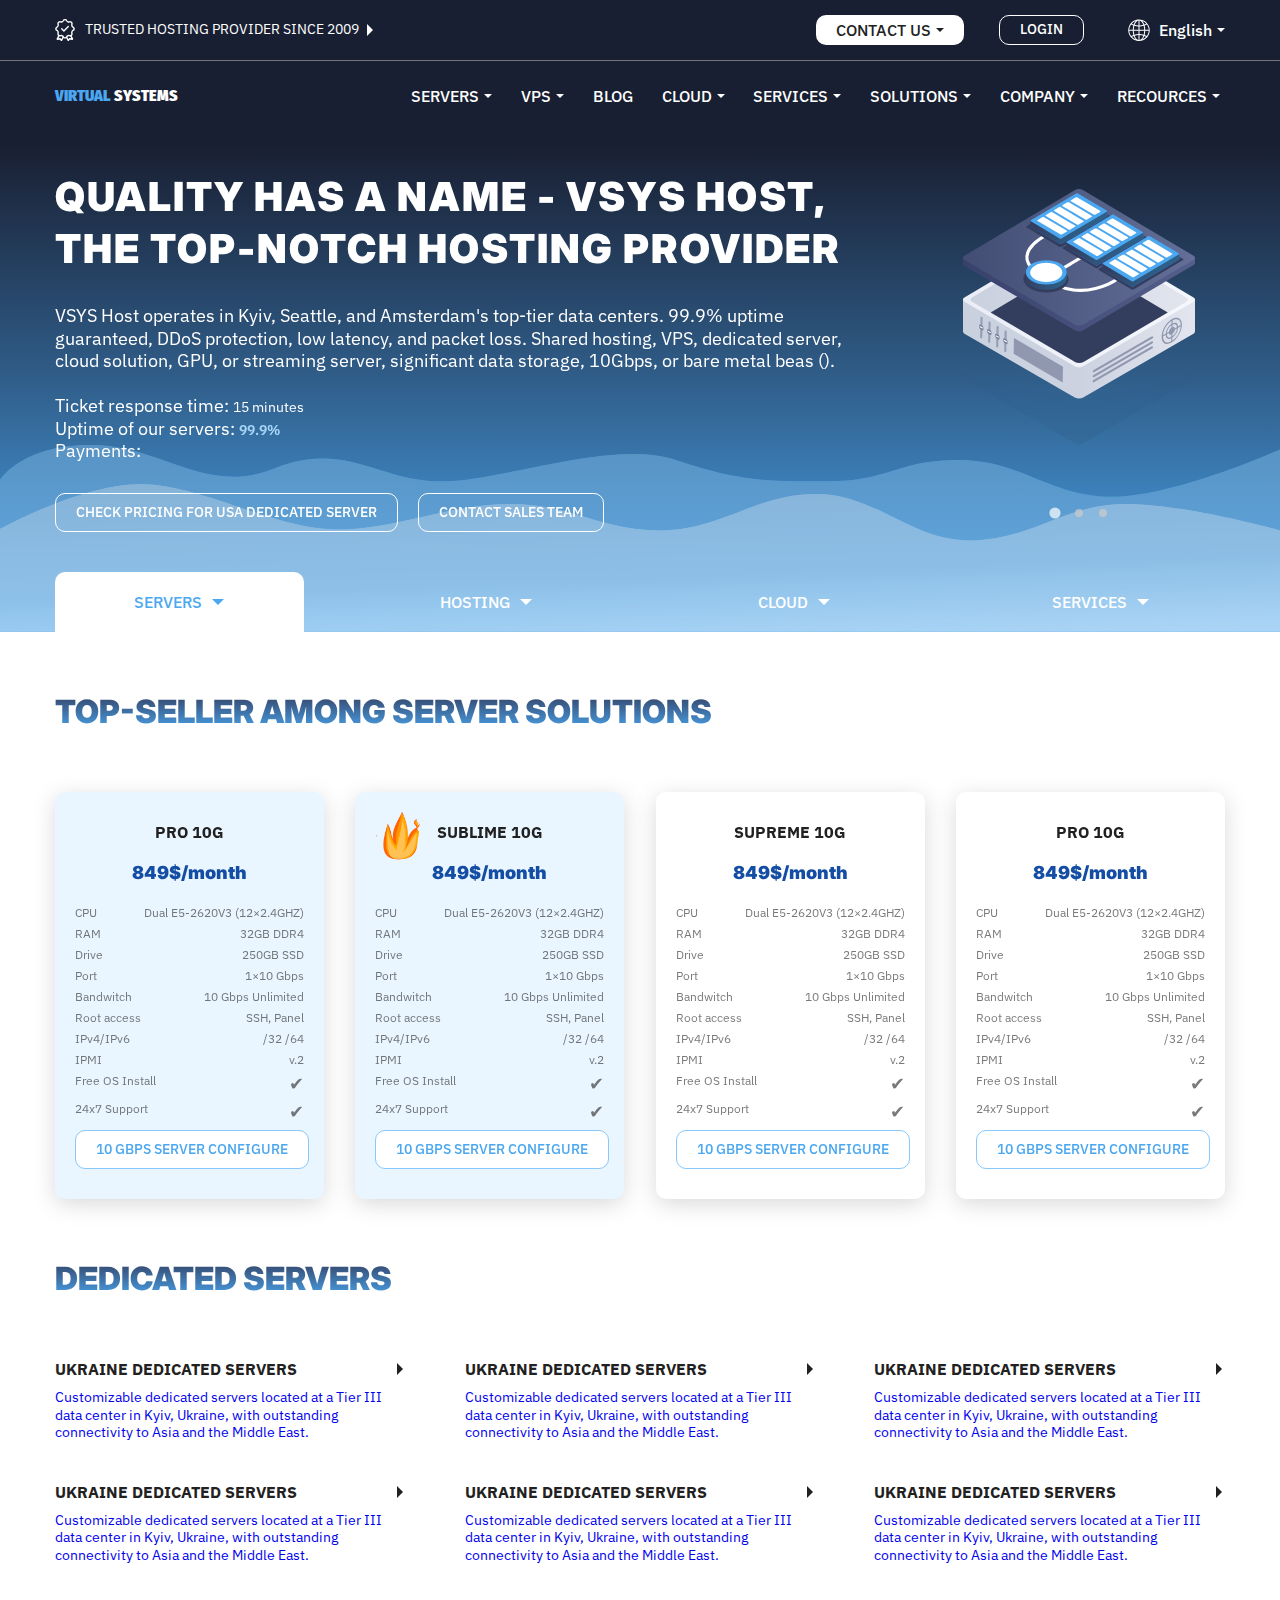
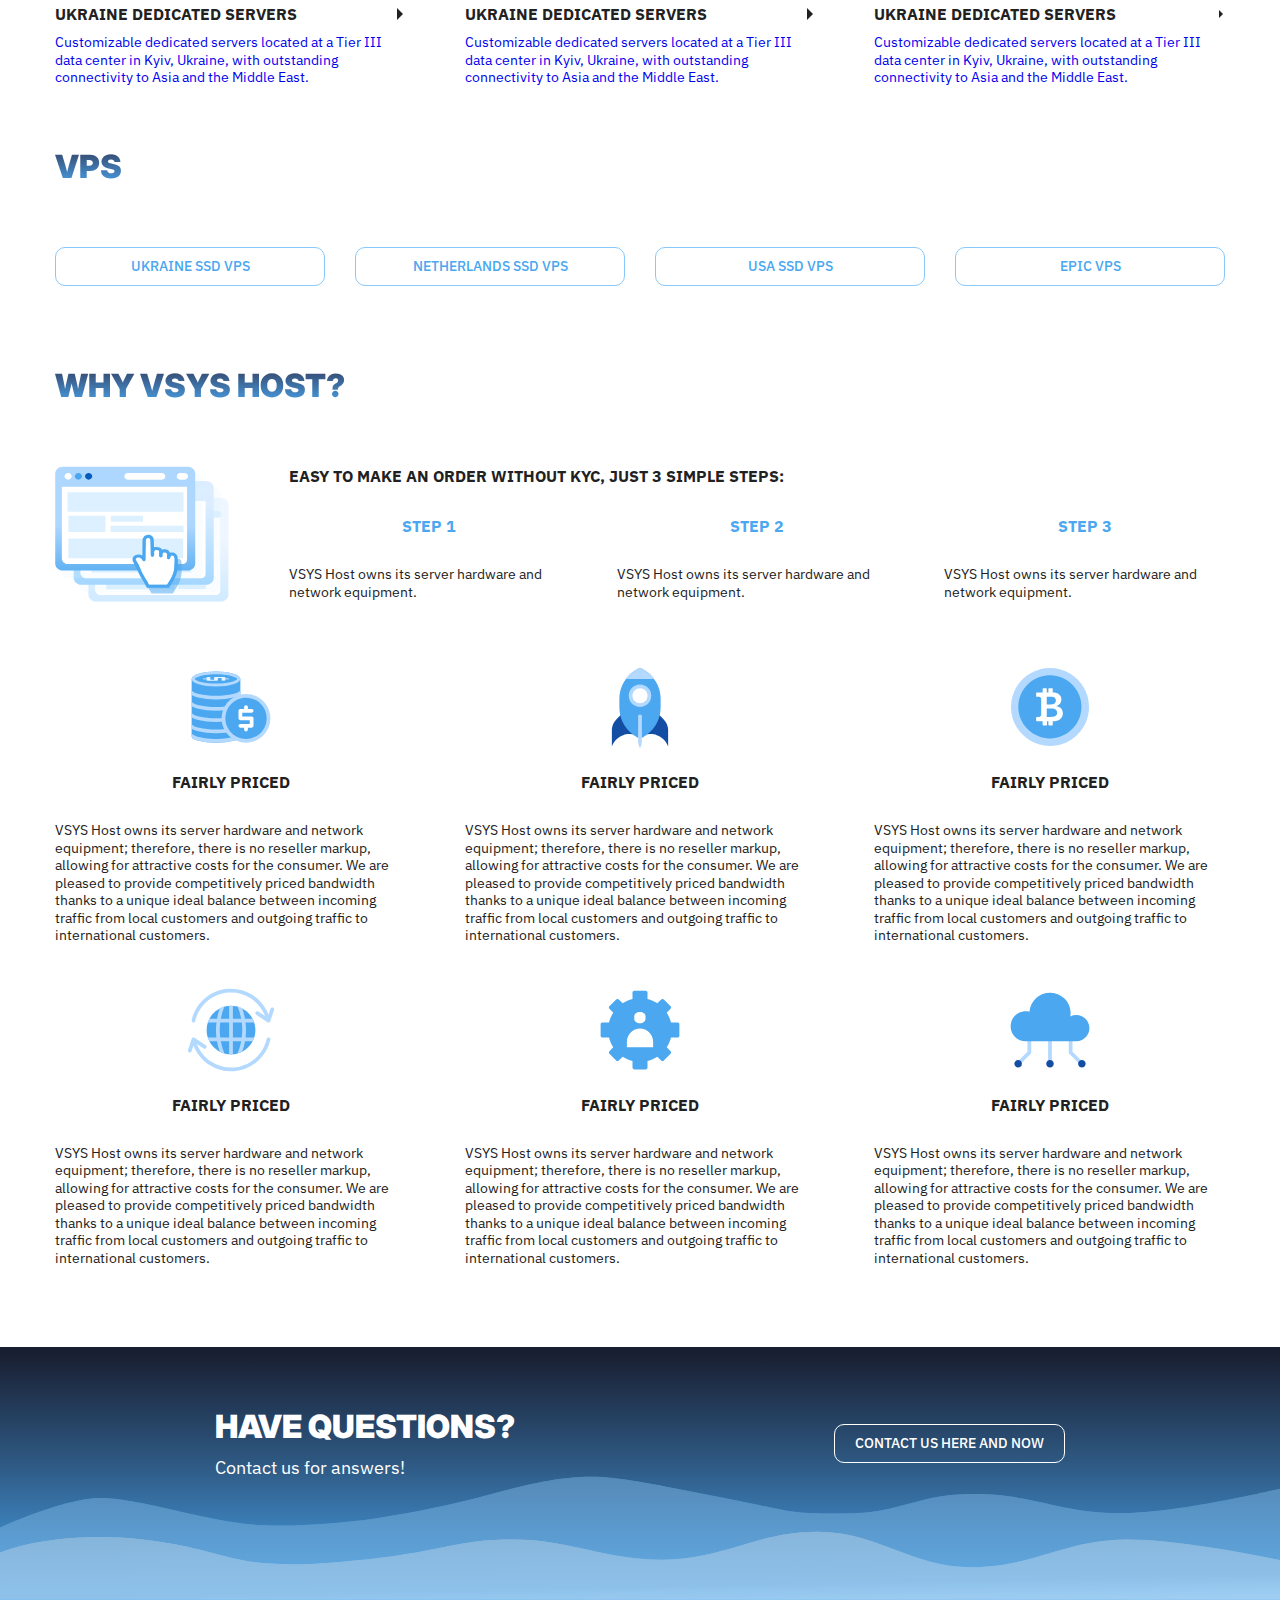
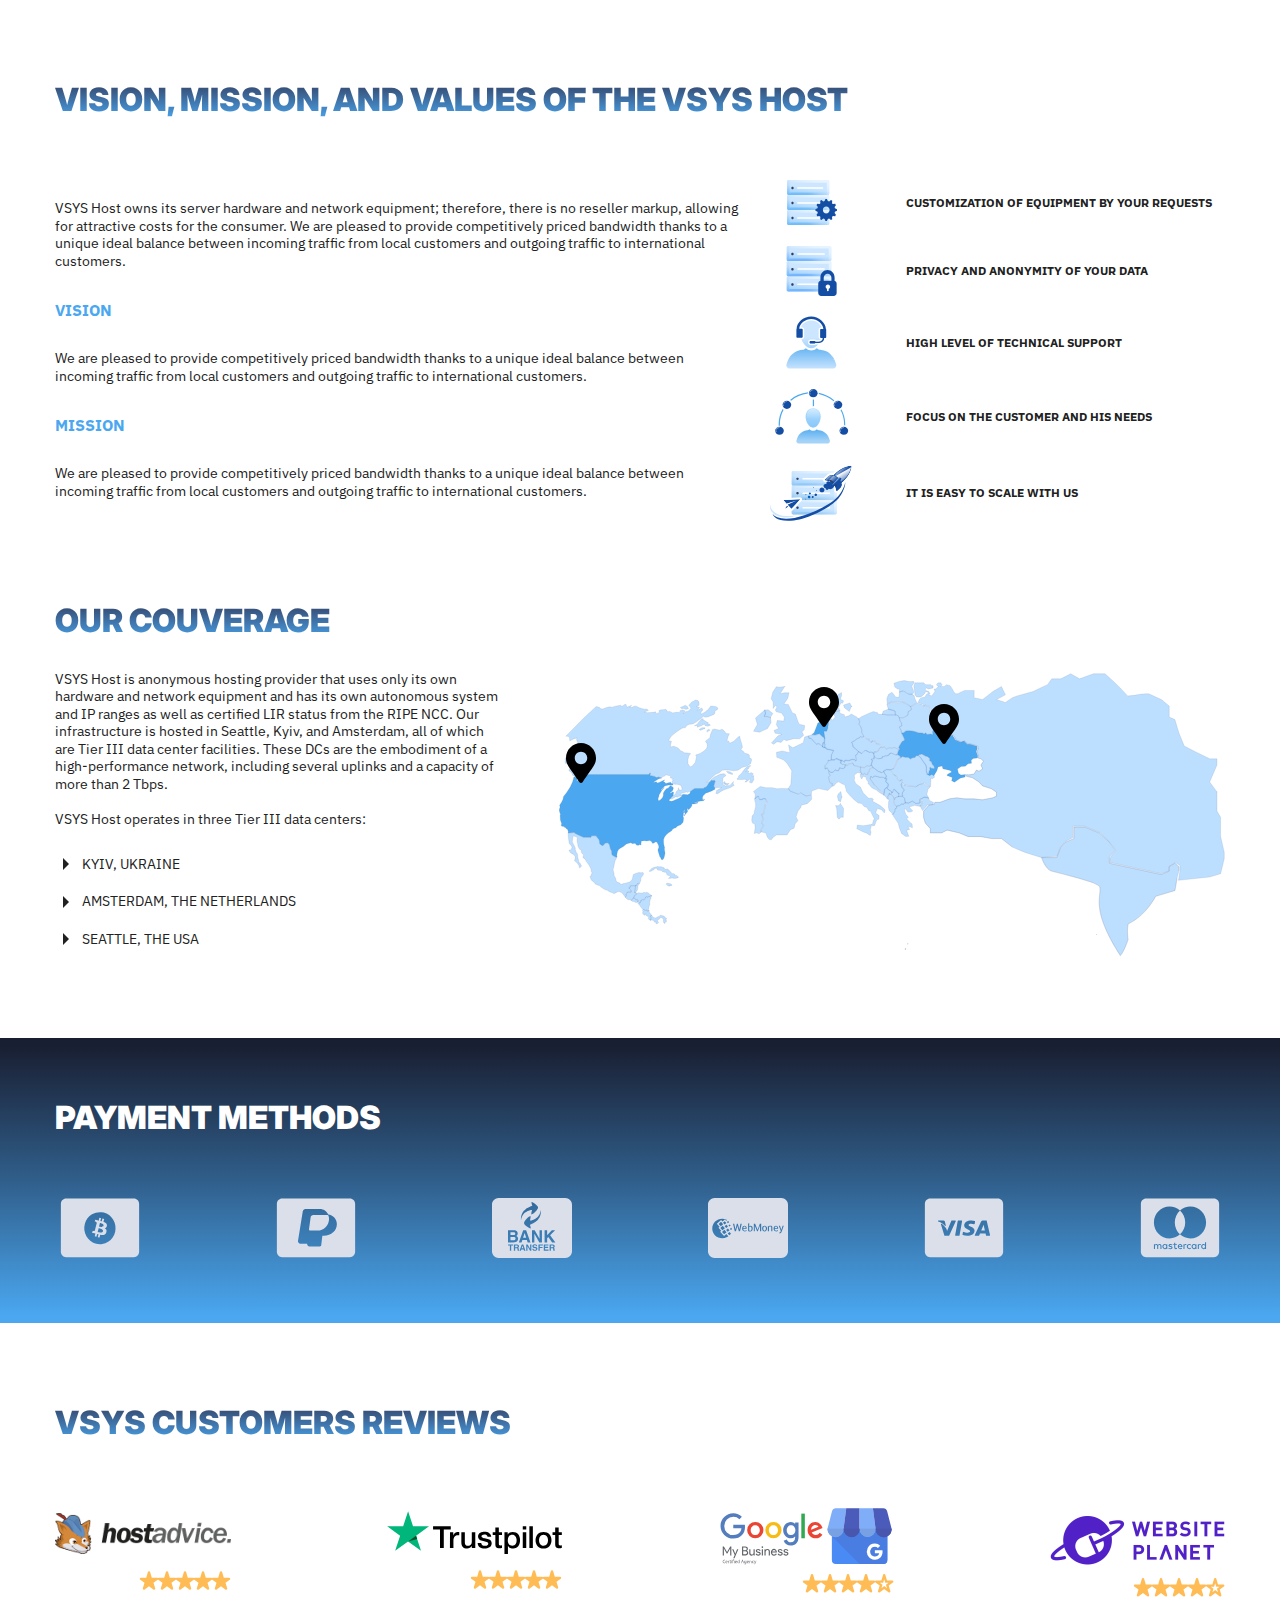
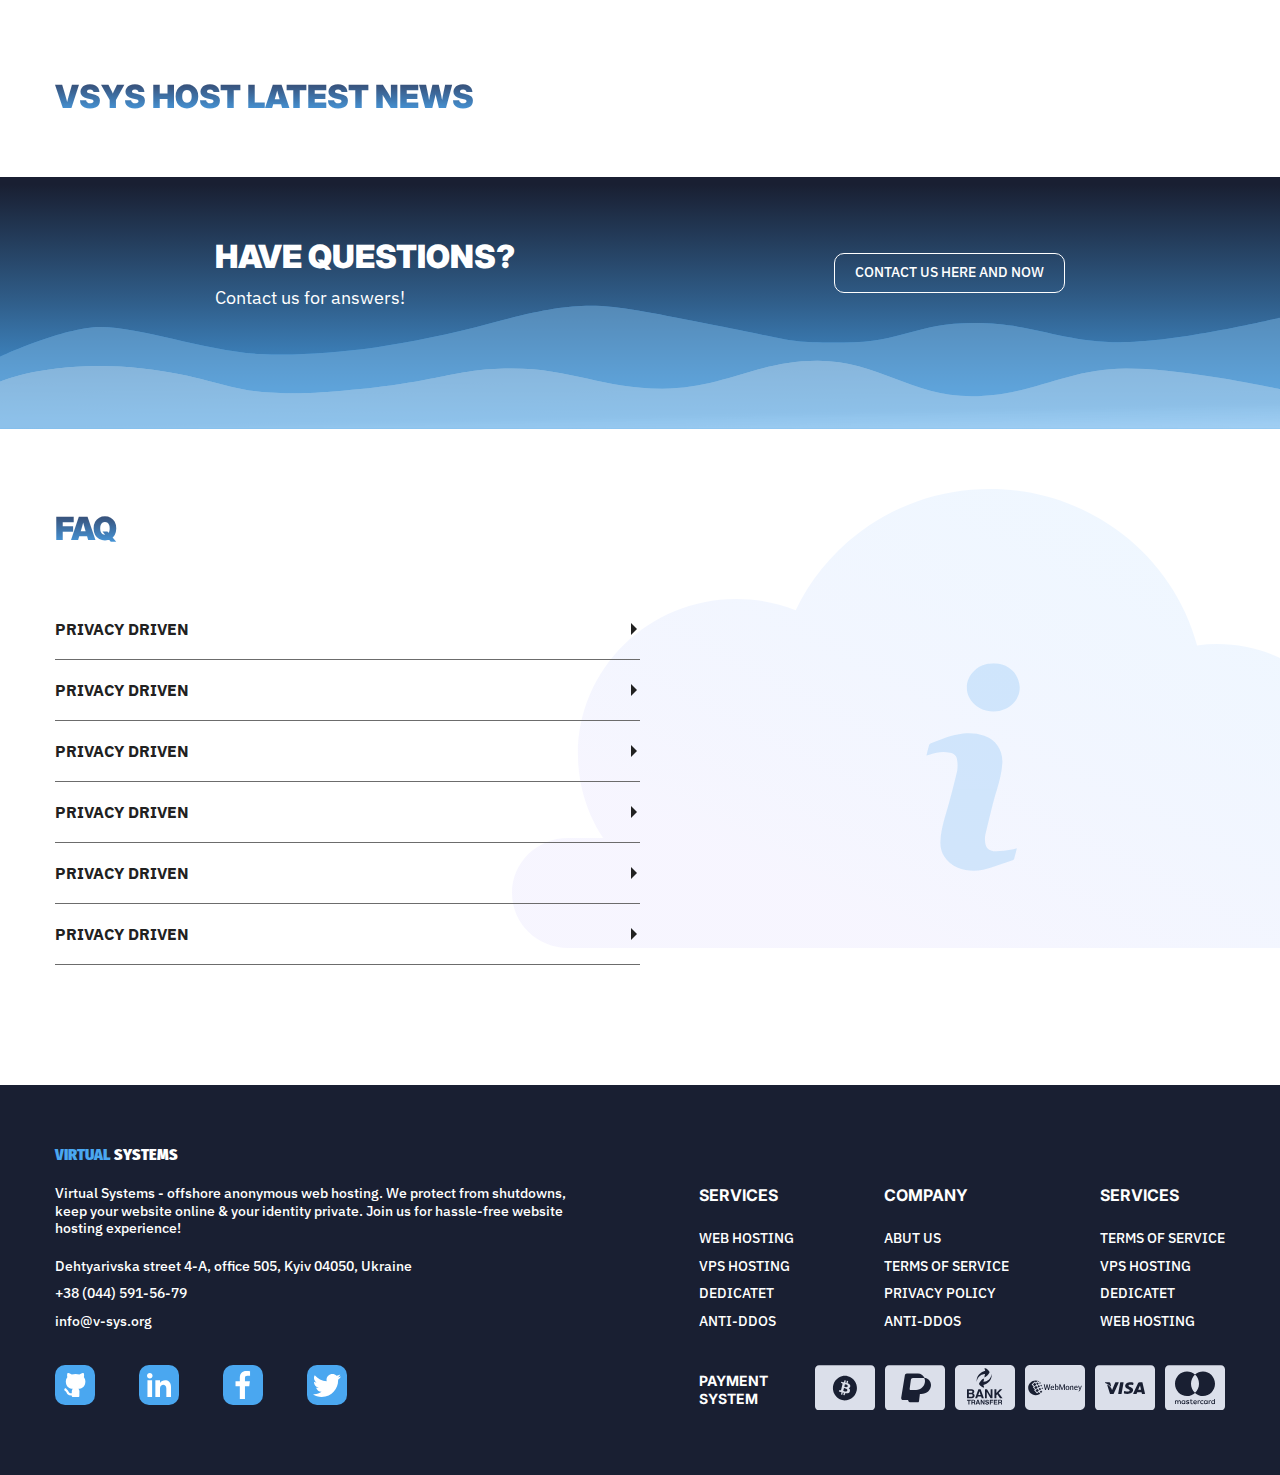
==== commit ee8e898c: "0302 1650" ====
--- a/index.html
+++ b/index.html
@@ -51,7 +51,7 @@
       href="https://fonts.googleapis.com/css2?family=Open+Sans:wght@300;400;600&display=swap"
       rel="stylesheet"
     />
-    <!-- <link
+    <link
       href="https://dev.vsys.host/templates/twenty-one/css/all.min.css?v=a44b3b"
       rel="stylesheet"
     />
@@ -62,7 +62,7 @@
     <link
       href="https://dev.vsys.host/assets/css/fontawesome-all.min.css"
       rel="stylesheet"
-    /> -->
+    />
     <link rel="stylesheet" href="./css/main.min.css" />
   </head>
 
@@ -264,7 +264,7 @@
               </li>
 
               <li class="navbar__item">
-                <button class="dropdown__button" href="#">
+                <button class="dropdown__button">
                   Cloud<span class="menu-arrow"></span>
                 </button>
                 <ul class="dropdown__menu">
@@ -304,7 +304,7 @@
               </li>
 
               <li class="navbar__item">
-                <button class="dropdown__button" href="#">
+                <button class="dropdown__button">
                   Services<span class="menu-arrow"></span>
                 </button>
                 <ul class="dropdown__menu">
@@ -344,7 +344,7 @@
               </li>
 
               <li class="navbar__item">
-                <button class="dropdown__button" href="#">
+                <button class="dropdown__button">
                   Solutions<span class="menu-arrow"></span>
                 </button>
                 <ul class="dropdown__menu">
@@ -384,7 +384,7 @@
               </li>
 
               <li class="navbar__item">
-                <button class="dropdown__button" href="#">
+                <button class="dropdown__button">
                   Company<span class="menu-arrow"></span>
                 </button>
                 <ul class="dropdown__menu">
@@ -424,7 +424,7 @@
               </li>
 
               <li class="navbar__item">
-                <button class="dropdown__button" href="#">
+                <button class="dropdown__button">
                   Recources<span class="menu-arrow"></span>
                 </button>
                 <ul class="dropdown__menu">
@@ -462,37 +462,37 @@
                   </li>
                 </ul>
               </li>
-
-              <div class="mobile-menu__buttons">
-                <button class="button button--transparent button--sm">
-                  LOGIN
-                </button>
-
-                <div class="navbar__item navbar__item--width">
-                  <a class="dropdown__button button--lang">
-                    <svg class="planet-icon" width="40" height="40">
-                      <use href="./images/sprite.svg#planet-icon"></use>
-                    </svg>
-                    English <span class="menu-arrow"></span>
-                  </a>
-                  <ul
-                    class="dropdown__menu dropdown__menu--lang dropdown__menu--white"
-                  >
-                    <li>
-                      <a class="dropdown__link dropdown__link--black" href="#"
-                        >UA</a
-                      >
-                    </li>
-                    <li>
-                      <a class="dropdown__link dropdown__link--black" href="#"
-                        >Русский</a
-                      >
-                    </li>
-                    <li></li>
-                  </ul>
-                </div>
+            </ul>
+
+            <div class="mobile-menu__buttons">
+              <button class="button button--transparent button--sm">
+                LOGIN
+              </button>
+
+              <div class="navbar__item navbar__item--width">
+                <a class="dropdown__button button--lang">
+                  <svg class="planet-icon" width="40" height="40">
+                    <use href="./images/sprite.svg#planet-icon"></use>
+                  </svg>
+                  English <span class="menu-arrow"></span>
+                </a>
+                <ul
+                  class="dropdown__menu dropdown__menu--lang dropdown__menu--white"
+                >
+                  <li>
+                    <a class="dropdown__link dropdown__link--black" href="#"
+                      >UA</a
+                    >
+                  </li>
+                  <li>
+                    <a class="dropdown__link dropdown__link--black" href="#"
+                      >Русский</a
+                    >
+                  </li>
+                  <li></li>
+                </ul>
               </div>
-            </ul>
+            </div>
           </div>
         </div>
       </div>
@@ -540,7 +540,7 @@
 
                     <div class="hero__image">
                       <img
-                        width="222px"
+                        width="222"
                         class="hero__svg"
                         src="./images/balancing-blue.svg"
                         alt="Server illustration"
@@ -584,7 +584,7 @@
 
                     <div class="hero__image">
                       <img
-                        width="222px"
+                        width="222"
                         class="hero__svg"
                         src="./images/balancing-blue.svg"
                         alt="Server illustration"
@@ -631,7 +631,7 @@
 
                     <div class="hero__image">
                       <img
-                        width="222px"
+                        width="222"
                         class="hero__svg"
                         src="./images/balancing-blue.svg"
                         alt="Server illustration"
@@ -975,7 +975,7 @@
               <li class="services-cards__item services-cards__item--blue">
                 <img
                   class="hotprice-gif"
-                  width="70px"
+                  width="70"
                   src="./images/fire.gif"
                   alt="Hotprice gif animation"
                 />
@@ -2007,13 +2007,10 @@
 
         <div class="accordion">
           <div class="accordion__item">
-            <button class="accordion__btn" type="button">
-              <h3 class="section-subtitle accordion__title">
-                PRIVACY DRIVEN
-                <span
-                  class="menu-arrow menu-arrow--big menu-arrow--right"
-                ></span>
-              </h3>
+            <button class="accordion__btn section-subtitle" type="button">
+              PRIVACY DRIVEN
+              <span class="menu-arrow menu-arrow--big menu-arrow--right"></span>
+
               <!-- <svg class="accordion__arrow" width="40px" height="40px">
                   <use
                     class="accordion__svg"
@@ -2030,13 +2027,10 @@
           </div>
 
           <div class="accordion__item">
-            <button class="accordion__btn" type="button">
-              <h3 class="section-subtitle accordion__title">
-                PRIVACY DRIVEN
-                <span
-                  class="menu-arrow menu-arrow--big menu-arrow--right"
-                ></span>
-              </h3>
+            <button class="accordion__btn section-subtitle" type="button">
+              PRIVACY DRIVEN
+              <span class="menu-arrow menu-arrow--big menu-arrow--right"></span>
+
               <!-- <svg class="accordion__arrow" width="40px" height="40px">
                   <use
                     class="accordion__svg"
@@ -2053,13 +2047,10 @@
           </div>
 
           <div class="accordion__item">
-            <button class="accordion__btn" type="button">
-              <h3 class="section-subtitle accordion__title">
-                PRIVACY DRIVEN
-                <span
-                  class="menu-arrow menu-arrow--big menu-arrow--right"
-                ></span>
-              </h3>
+            <button class="accordion__btn section-subtitle" type="button">
+              PRIVACY DRIVEN
+              <span class="menu-arrow menu-arrow--big menu-arrow--right"></span>
+
               <!-- <svg class="accordion__arrow" width="40px" height="40px">
                   <use
                     class="accordion__svg"
@@ -2076,13 +2067,10 @@
           </div>
 
           <div class="accordion__item">
-            <button class="accordion__btn" type="button">
-              <h3 class="section-subtitle accordion__title">
-                PRIVACY DRIVEN
-                <span
-                  class="menu-arrow menu-arrow--big menu-arrow--right"
-                ></span>
-              </h3>
+            <button class="accordion__btn section-subtitle" type="button">
+              PRIVACY DRIVEN
+              <span class="menu-arrow menu-arrow--big menu-arrow--right"></span>
+
               <!-- <svg class="accordion__arrow" width="40px" height="40px">
                   <use
                     class="accordion__svg"
@@ -2099,13 +2087,10 @@
           </div>
 
           <div class="accordion__item">
-            <button class="accordion__btn" type="button">
-              <h3 class="section-subtitle accordion__title">
-                PRIVACY DRIVEN
-                <span
-                  class="menu-arrow menu-arrow--big menu-arrow--right"
-                ></span>
-              </h3>
+            <button class="accordion__btn section-subtitle" type="button">
+              PRIVACY DRIVEN
+              <span class="menu-arrow menu-arrow--big menu-arrow--right"></span>
+
               <!-- <svg class="accordion__arrow" width="40px" height="40px">
                   <use
                     class="accordion__svg"
@@ -2122,13 +2107,10 @@
           </div>
 
           <div class="accordion__item">
-            <button class="accordion__btn" type="button">
-              <h3 class="section-subtitle accordion__title">
-                PRIVACY DRIVEN
-                <span
-                  class="menu-arrow menu-arrow--big menu-arrow--right"
-                ></span>
-              </h3>
+            <button class="accordion__btn section-subtitle" type="button">
+              PRIVACY DRIVEN
+              <span class="menu-arrow menu-arrow--big menu-arrow--right"></span>
+
               <!-- <svg class="accordion__arrow" width="40px" height="40px">
                   <use
                     class="accordion__svg"
@@ -2170,8 +2152,7 @@
               <ul>
                 <li class="footer-contact__item">
                   <a class="footer-contact__link" href="#"
-                    >Dehtyarivska street 4-A, office <br />
-                    505, Kyiv 04050, Ukraine</a
+                    >Dehtyarivska street 4-A, office 505, Kyiv 04050, Ukraine</a
                   >
                 </li>
                 <li class="footer-contact__item">
@@ -2265,39 +2246,44 @@
             </li>
           </ul>
 
-          <ul class="footer-payment__list">
-            <h3 class="section-subtitle footer__subtitle">Payment system</h3>
-            <li class="footer-payment__item">
-              <svg class="footer-payment__img">
-                <use href="./images/sprite.svg#payment-bitcoin"></use>
-              </svg>
-            </li>
-            <li class="footer-payment__item">
-              <svg class="footer-payment__img">
-                <use href="./images/sprite.svg#payment-paypal"></use>
-              </svg>
-            </li>
-            <li class="footer-payment__item">
-              <svg class="footer-payment__img">
-                <use href="./images/sprite.svg#payment-bank-transfer"></use>
-              </svg>
-            </li>
-            <li class="footer-payment__item">
-              <svg class="footer-payment__img">
-                <use href="./images/sprite.svg#payment-webmoney"></use>
-              </svg>
-            </li>
-            <li class="footer-payment__item">
-              <svg class="footer-payment__img">
-                <use href="./images/sprite.svg#payment-visa"></use>
-              </svg>
-            </li>
-            <li class="footer-payment__item">
-              <svg class="footer-payment__img">
-                <use href="./images/sprite.svg#payment-mastercard"></use>
-              </svg>
-            </li>
-          </ul>
+          <div class="footer-payment__content">
+            <h3 class="section-subtitle footer__subtitle">
+              Payment <br />
+              system
+            </h3>
+            <ul class="footer-payment__list">
+              <li class="footer-payment__item">
+                <svg class="footer-payment__img">
+                  <use href="./images/sprite.svg#payment-bitcoin"></use>
+                </svg>
+              </li>
+              <li class="footer-payment__item">
+                <svg class="footer-payment__img">
+                  <use href="./images/sprite.svg#payment-paypal"></use>
+                </svg>
+              </li>
+              <li class="footer-payment__item">
+                <svg class="footer-payment__img">
+                  <use href="./images/sprite.svg#payment-bank-transfer"></use>
+                </svg>
+              </li>
+              <li class="footer-payment__item">
+                <svg class="footer-payment__img">
+                  <use href="./images/sprite.svg#payment-webmoney"></use>
+                </svg>
+              </li>
+              <li class="footer-payment__item">
+                <svg class="footer-payment__img">
+                  <use href="./images/sprite.svg#payment-visa"></use>
+                </svg>
+              </li>
+              <li class="footer-payment__item">
+                <svg class="footer-payment__img">
+                  <use href="./images/sprite.svg#payment-mastercard"></use>
+                </svg>
+              </li>
+            </ul>
+          </div>
         </div>
       </div>
     </footer>
--- a/css/main.min.css
+++ b/css/main.min.css
@@ -1 +1 @@
-*{font-family:var(--primary-font);font-size:14px;margin:0;line-height:1.25;padding:0;box-sizing:border-box}body{color:var(--primary-text-color)}ul{list-style:none;margin:0}h1,h2,h3,h4,h5,h6{margin:0}a{text-decoration:none;display:block}a:hover{text-decoration:none}img{display:block;height:auto}p{margin:0}label{margin:0}button:focus{outline:none}.vsys-container{padding-left:15px;padding-right:15px;margin-left:auto;margin-right:auto}@media screen and (min-width: 375px){.vsys-container{width:375px}}@media screen and (min-width: 768px){.vsys-container{width:768px}}@media screen and (min-width: 1200px){.vsys-container{width:1200px}}.section-title{font-family:var(--title-font);text-transform:uppercase;font-weight:900;font-size:32px;margin:0 0 60px 0}.section-title--gradient{background:-webkit-linear-gradient(#333d5e, #4aa7f0);-webkit-background-clip:text;-webkit-text-fill-color:rgba(0,0,0,0)}.section-title--white{color:var(--secondary-text-color)}.section-subtitle{font-size:16px;text-transform:uppercase;color:var(--primary-text-color);font-weight:700}.section-subtitle--blue{color:var(--accent-color)}.services-content__button{margin-top:20px}.menu-arrow{display:inline-block;width:0;height:0;margin-left:5px;border-top:4px dashed;border-top:4px solid\9 ;border-right:4px solid rgba(0,0,0,0);border-left:4px solid rgba(0,0,0,0)}.menu-arrow--big{border-top:6px dashed;border-top:6px solid\9 ;border-right:6px solid rgba(0,0,0,0);border-left:6px solid rgba(0,0,0,0)}.menu-arrow--right{transform:rotate(-90deg)}.menu-arrow--left{transform:rotate(90deg)}.text--lightblue{font-weight:600;color:var(--light-blue-text)}.dropdown__button{border:none;background-color:rgba(0,0,0,0);color:var(--secondary-text-color);font-size:16px;text-transform:uppercase;font-weight:500;padding:15px 5px;align-items:center;display:flex;transition:color var(--timing-function)}.dropdown__button:hover,.dropdown__button:focus{color:var(--accent-color);outline:none}.button{display:flex;justify-content:center;text-align:center;text-transform:uppercase;font-weight:500;padding:10px 20px;border-radius:10px;white-space:nowrap;cursor:pointer;transition:color var(--timing-function),border var(--timing-function),background-color var(--timing-function),background var(--timing-function);height:max-content;width:max-content}.button--transparent{color:var(--secondary-text-color);background-color:rgba(0,0,0,0);border:1px solid var(--primary-background-color);transition:border var(--timing-function),background-color var(--timing-function),color var(--timing-function)}.button--transparent:hover{color:var(--accent-color);background-color:var(--primary-background-color)}.button--sm{padding:5px 20px}.button--white{color:var(--primary-text-color);background-color:var(--primary-background-color)}.button--white:hover,.button--white:focus{color:var(--accent-color);border-color:var(--light-blue-text)}.button--red{color:#f26666;border:1px solid #f26666;background-color:var(--primary-background-color)}.button--red:hover,.button--red:focus{color:var(--secondary-text-color);background-color:#f26666;border-color:var(--light-blue-text)}.button--light{background-color:var(--primary-background-color);color:var(--accent-color);border:1px solid #88c8fa}.button--border{border:none}.button--light:hover,.button--light:focus{background:var(--accent-color);color:var(--secondary-text-color)}.btn-grad{background:linear-gradient(0deg, #144da4, transparent) #144da4;color:var(--secondary-text-color)}.btn-grad:hover,.btn-grad:focus{background:linear-gradient(0deg, #144da4, transparent) #4aa7f0}.dropdown__menu{background-color:var(--secondary-background-color);z-index:1;position:absolute;top:58px;left:0;display:none;padding:0}.dropdown__menu--white{background-color:var(--primary-background-color)}.dropdown--mt14{margin-top:-14px}.dropdown__link{color:var(--secondary-text-color);text-transform:uppercase;white-space:nowrap;padding:10px 15px;transition:background-color var(--timing-function)}.dropdown__link:hover,.dropdown__link:focus{background-color:var(--light-blue-text);color:var(--secondary-background-color)}@media screen and (max-width: 1199px){.dropdown__button{font-size:12px}}.dropdown__button--open+.dropdown__menu{display:block}.dropdown__link--black{color:var(--primary-text-color)}@media screen and (max-width: 767px){.section-title{font-size:24px;margin:0 0 30px 0;text-align:center}.dropdown__link{color:var(--secondary-text-color);transition:color var(--timing-function),background-color var(--timing-function)}.dropdown__link:hover{color:var(--primary-text-color)}.dropdown__button--open~.dropdown__menu{max-height:35rem}.dropdown__button{padding-left:0;padding-right:0;width:100%;justify-content:space-between}.dropdown__menu{background-color:rgba(255,255,255,.1);width:100%;display:block;position:relative;overflow:hidden;max-height:0;transition:max-height var(--timing-function);top:0}}.hotprice-gif{position:absolute;top:0px;left:10px}:root{--primary-font: "IBM Plex Sans", sans-serif;--logo-font: "Fira Sans Condensed", sans-serif;--title-font: "Inter", sans-serif;--buttons-font: "Inter", sans-serif;--primary-text-color: #212121;--secondary-text-color: #ffffff;--light-blue-text: #a8d5f8;--grey-text-color: #6c6c6c;--price-accent-color: #333d5e;--price-card-bcg: #e9f5ff;--accent-color: #4aa7f0;--primary-background-color: #ffffff;--secondary-background-color: #191f32;--opacity-text-color: rgba(255, 255, 255, 0.6);--timing-function: 300ms cubic-bezier(0.2, 0, 0.7, 1)}.page-header{background-color:var(--secondary-background-color);position:sticky;top:-60px;z-index:10}.topbar{padding:10px 0;display:flex;justify-content:space-between;align-items:center;gap:30%}.topbar--bottomline{border-bottom:1px solid #747474}.topbar-quality{color:var(--secondary-text-color);display:flex;align-items:center;width:50%}.topbar-quality__link{color:var(--secondary-text-color);position:relative;white-space:nowrap;display:flex;align-items:center;transition:color var(--timing-function);margin-left:-10px}.topbar-quality__link:hover,.topbar-quality__link:focus{color:var(--light-blue-text)}.topbar-quality__svg{fill:rgba(0,0,0,0);transform:scale(0.8)}.planet-icon{fill:currentColor;transform:scale(0.8)}.big-arrow{fill:currentColor}.topbar-buttons{display:flex;align-items:center;justify-content:space-between;width:50%}.button--lang{padding:0;border:none;display:flex;align-items:center;text-transform:none;width:100%;background-color:rgba(0,0,0,0)}.button--lang:hover{color:var(--light-blue-text)}.dropdown__menu--lang{width:100%;margin-top:-8px}.navbar{display:flex;justify-content:space-between;align-items:center;padding:10px 0}.navbar__list{display:flex;justify-content:space-between;align-items:center}.navbar__item{cursor:pointer;position:relative}.vsys-logo{font-family:var(--logo-font);font-size:16px;font-weight:900;text-transform:uppercase;color:var(--secondary-text-color);position:relative;white-space:nowrap}.vsys-logo:hover{color:var(--secondary-text-color);text-decoration:none}.vsys-logo__virtual{font-size:16px;font-weight:900;font-family:var(--logo-font);color:#4aa7f0}.mobile-open{overflow:hidden}.menu-button{cursor:pointer;display:none;margin:0;padding:0;border:none;background-color:rgba(0,0,0,0);z-index:2}.menu-button .icon-close{display:none}.icon-menu{fill:currentColor}.icon-close{fill:currentColor}.menu-button.is-open .icon-close{display:block}.menu-button.is-open .icon-menu{display:none}.menu-social{display:none}.site-nav__link.site-nav__link--active{color:var(--accent-color)}.mobile-menu{width:70%}.mobile-menu__buttons{display:none}@media screen and (max-width: 1199px){.topbar{gap:5%}.mobile-menu{width:100%;flex-basis:fit-content}.vsys-logo,.vsys-logo__virtual{font-size:12px}}@media screen and (max-width: 767px){.topbar{display:none}.page-header{top:0}.topbar{gap:5%;padding:5px 0}.topbar-quality{display:none}.topbar-buttons{width:100%}.menu-button{display:inline-flex;margin:0;padding:0;border:none;background-color:rgba(0,0,0,0);z-index:2;color:#f0f8ff}.mobile-menu{position:fixed;overflow-y:scroll;left:0;top:51px;width:100vw;height:calc(100vh - 51px);height:calc(100dvh - 51px);background:linear-gradient(180deg, #191f32 2.92%, #305e8a 49.72%, #4aa7f0 97.41%);z-index:1;opacity:0;padding-top:40px;padding-bottom:40px;transition:transform var(--timing-function),opacity var(--timing-function);pointer-events:none}.mobile-menu.is-open{opacity:1;transform:translateY(0%);pointer-events:all}.mobile-menu .mobile-menu__container{width:fit-content;margin:0 auto}.mobile-menu .navbar__list{flex-flow:column}.navbar__item{width:100%}.dropdown__menu--lang{background-color:var(--primary-background-color);z-index:5;position:absolute;top:52px}.dropdown__menu--lang .dropdown__link{color:var(--primary-text-color)}.mobile-menu__buttons{width:100%;display:flex;justify-content:space-between;margin-top:20px;align-items:center}.navbar__item--width{width:100px}.button--lang{width:100%}}.hero{position:relative;background:linear-gradient(180deg, #191f32 2.92%, #305e8a 49.72%, #4aa7f0 97.41%);padding-top:40px;padding-bottom:100px}.hero__background{background-image:url(../images/hero-decor.svg);background-size:contain;background-repeat:no-repeat;background-position:bottom;width:100%;height:100%;position:absolute;bottom:0px}.hero__content{height:100%;display:flex;flex-flow:column;position:relative;justify-content:space-between;gap:30px}.hero__title{font-family:var(--title-font);font-weight:900;font-size:40px;line-height:1.3;width:100%;letter-spacing:2px;text-transform:uppercase;color:#fff}.hero__thumb{display:flex;justify-content:space-between}.hero__info{display:flex;flex-flow:column;justify-content:space-between;gap:30px;width:70%}.hero__description{color:var(--secondary-text-color);font-size:18px}.hero__buttons{display:flex;gap:20px}.hero__image{display:flex;justify-content:center;width:25%}.hero__svg{width:80%}@media screen and (max-width: 1199px){.hero__title{font-size:36px}.hero{padding-bottom:80px}.hero__thumb{display:flex}.hero__image{display:none}.hero__thumb{flex-flow:column-reverse}.hero__info{width:100%}.hero__buttons{gap:80px;justify-content:center}.hero__title--nowrap{display:none}}@media screen and (max-width: 767px){.hero{padding-top:20px;padding-bottom:60px}.hero__buttons{flex-flow:column}.hero__title{font-size:26px;margin-bottom:0}.hero__image{transform:scale(0.7)}.hero__description{font-size:16px}.hero__buttons{align-items:center;gap:20px}}#serversContent,#hostingContent,#cloudContent,#servicesContent{display:none}#servers_button:checked~#serversContent,#hosting_button:checked~#hostingContent,#cloud_button:checked~#cloudContent,#services_button:checked~#servicesContent{display:block}#servers_button:checked~.services-menu label[for=servers_button],#hosting_button:checked~.services-menu label[for=hosting_button],#cloud_button:checked~.services-menu label[for=cloud_button],#services_button:checked~.services-menu label[for=services_button]{background-color:var(--primary-background-color);color:var(--accent-color);border-radius:10px 10px 0 0}input[type=radio]{opacity:0;position:absolute;top:0;left:0;margin:0}.services{padding-bottom:80px}.services-label__box{display:flex;gap:80px;margin-bottom:20px}.services-label__title{color:var(--accent-color)}.services__container{padding-top:60px;position:relative}.services-menu{width:100%;display:flex;justify-content:space-between;gap:5%;position:absolute;transform:translateY(-100%);top:0;left:0}.services-menu__item{width:25%;border-radius:10px 10px 0 0;transition:background-color var(--timing-function)}.services-menu__item:hover{background-color:rgba(255,255,255,.3)}.services-menu__label{font-size:16px;font-weight:500;color:var(--secondary-text-color);text-transform:uppercase;cursor:pointer;display:flex;align-items:center;justify-content:center;gap:10px;padding:20px 30px}.services-cards__list{display:flex;justify-content:space-between;gap:30px;margin-bottom:60px}.services-cards__item{width:23%;padding:30px 20px;border-radius:10px;transition:transform var(--timing-function),filter var(--timing-function),outline var(--timing-function);filter:drop-shadow(0px 5px 11px rgba(0, 0, 0, 0.15))}.services-cards__item:hover{filter:drop-shadow(0px 5px 11px rgba(0, 0, 0, 0.3));transform:scale(1.02)}.services-cards__item>a{margin:30px 0 0 0}.services-cards__item .button{margin:0 auto}.services-cards__item--blue{position:relative;background-color:var(--price-card-bcg)}.services-cards__item--white{background-color:var(--primary-background-color)}.services-cards__item--white:hover{outline:none}.services-cards__title{text-align:center;margin-bottom:20px}.services-cards__price{font-family:var(--title-font);font-weight:900;color:#144da4;font-size:18px;max-width:fit-content;margin:0 auto;text-align:center;margin-bottom:20px}.services-cards__info{display:flex;justify-content:space-between;font-size:12px;opacity:.6;margin-bottom:6px}.services-cards__value{font-size:12px;text-align:right;opacity:1}.services-cards__checkmark{font-size:18px}.serversContent{width:100%}.services-dedicated__title{display:flex;align-items:center;justify-content:space-between;margin-bottom:10px;transition:color var(--timing-function)}.services-dedicated__list{justify-content:space-between;flex-wrap:wrap;display:flex;row-gap:40px;margin-bottom:60px}.services-dedicated__item{width:30%}.services-dedicated__item:hover .services-dedicated__title{color:var(--accent-color)}.services-vps__list{gap:30px;display:flex;justify-content:space-between}.services-vps__item{width:25%}.services-vps__item a{width:100%}.services-content__list{display:flex;justify-content:space-between;gap:30px}.services-content__item{padding:0 20px;width:25%}.services-content__title{margin-bottom:20px}@media screen and (max-width: 1199px){.services-menu{gap:0}.services-cards__list{flex-wrap:wrap;justify-content:space-around;gap:50px}.services-cards__item{width:40%}.services-vps__list{flex-wrap:wrap;gap:30px}.services-vps__item{width:45%}}@media screen and (max-width: 767px){.services-menu__item .menu-arrow--big{display:none}.services-dedicated__item{width:100%}.services-cards__item{width:80%}.services-vps__list{width:100%;justify-content:center;flex-wrap:wrap;gap:40px}.services-vps__item{width:60%;margin:0 auto}}.faq{position:relative;padding-bottom:120px;padding-top:80px}.faq__background{background-image:url(../images/faq-bcg.svg);background-size:60vw;background-repeat:no-repeat;background-position:top right;top:0;left:0;right:0;bottom:0;margin-top:60px;position:absolute;pointer-events:none}.accordion{width:50%;position:relative}.accordion__item{border-bottom:1px solid var(--grey-text-color);margin-top:10px}.accordion__item:hover .section-subtitle{color:var(--accent-color)}.accordion__btn{width:100%;border:none;background-color:rgba(0,0,0,0);justify-content:space-between;display:flex;align-items:center;padding:10px 0;transition:color var(--timing-function),transform var(--timing-function);cursor:pointer}.accordion__btn:focus .accordion__title{color:var(--accent-color)}.accordion__btn:focus~.accordion__info{max-height:4rem}.accordion__btn:focus .menu-arrow--right{transform:rotate(0deg)}.accordion__title{width:100%;display:flex;align-items:center;justify-content:space-between;transition:color var(--timing-function)}.accordion__info{color:var(--grey-text-color);max-height:0rem;overflow:hidden;font-weight:500;line-height:1.25;margin-bottom:10px;transition:max-height var(--timing-function)}.accordion__svg{fill:currentColor}@media screen and (max-width: 1199px){.accordion{width:100%}}@media screen and (max-width: 767px){.faq{position:relative;padding-bottom:60px;padding-top:30px}}.advantages{padding-bottom:80px}.advantages-steps{display:flex;justify-content:space-between;margin-bottom:60px;column-gap:60px}.advantages-steps__list{justify-content:space-between;width:100%;display:flex;gap:30px}.advantages-steps__item{width:30%}.advantages-steps .section-subtitle{margin-bottom:30px}.advantages__list{row-gap:40px;justify-content:space-between;display:flex;flex-wrap:wrap}.advantages__item{width:30%}.advantages__subtitle{text-align:center;margin-bottom:30px}.advantages__image{display:block;margin:0 auto 20px}@media screen and (max-width: 1199px){.advantages__item{width:45%}}@media screen and (max-width: 767px){.advantages-steps{flex-flow:column;margin-bottom:30px}.advantages-steps img{margin:0 auto 30px;width:50%}.advantages-steps .section-title{text-align:center}.advantages-steps__section{justify-content:center}.advantages-steps__list{width:100%;flex-flow:column;gap:40px}.advantages-steps__item{width:100%}.advantages__item{width:100%}}.contact{background:linear-gradient(180deg, #191f32 2.92%, #305e8a 49.72%, #4aa7f0 97.41%);padding-top:60px;padding-bottom:120px;position:relative}.contact__background-img{background-image:url(../images/contact-decor.svg);background-size:contain;background-repeat:no-repeat;background-position:bottom;width:100%;height:100%;position:absolute;bottom:0px;pointer-events:none}.contact__container{display:flex;justify-content:space-around;align-items:center;position:relative}.contact .section-title{margin-bottom:10px}.contact__call{color:var(--secondary-text-color);font-size:18px}@media screen and (max-width: 767px){.contact{padding-top:30px;padding-bottom:30px}.contact__container{display:flex;flex-flow:column;gap:60px;align-items:center}.contact__call{text-align:center}}.values{padding-top:80px;padding-bottom:80px}.values__box{display:flex;align-items:center;justify-content:space-between;gap:30px}.values__content--1{width:60%;display:flex;flex-flow:column;gap:30px}.values__content--2{width:40%}.values__description{margin-bottom:30px}.values__text{white-space:nowrap}.values__list--img{display:flex;flex-flow:column;gap:20px}.values__list__content{width:100%;display:flex;flex-flow:column;gap:20px}.values__item{width:100%;display:flex;justify-content:space-between;align-items:center}.values__illusrtation{width:85px}.values__svg{margin:0 auto}.values__text{width:70%;font-size:12px}.values h3{margin-bottom:30px}@media screen and (max-width: 1199px){.values__content--1{gap:20px;width:50%}.values__content--1 .section-subtitle{margin-bottom:10px}.values__content--2{width:50%}.values__item{gap:20px}.values__text{white-space:normal}}@media screen and (max-width: 767px){.values{padding-top:30px;padding-bottom:30px}.values__content--1{width:100%}.values__content--2{width:100%}.values__box{flex-flow:column;gap:30px}}.payment{background:linear-gradient(180deg, #191f32 2.92%, #305e8a 49.72%, #4aa7f0 97.41%);padding-top:60px;padding-bottom:60px}.payment__list{display:flex;justify-content:space-between}@media screen and (max-width: 767px){.payment{padding-top:30px;padding-bottom:30px}.payment__list{justify-content:space-between;gap:30px;flex-wrap:wrap}}.reviews{padding-top:80px;padding-bottom:80px}.reviews__list{display:flex;justify-content:space-between}.reviews__item{width:15%}.reviews__logo{width:100%}.reviews__svg{display:flex;width:100%}.reviews__link{height:100%;display:flex;flex-flow:column;justify-content:space-around}.reviews__svg--box{margin:0 0 0 auto}@media screen and (max-width: 1199px){.reviews__list{flex-wrap:wrap}}@media screen and (max-width: 767px){.reviews{padding-top:60px;padding-bottom:60px}.reviews__list{gap:60px}.reviews__item{width:40%}}.couverage{padding-bottom:80px}.couverage .section-title{margin-bottom:30px}.couverage__content{align-items:center;display:flex;gap:60px}.couverage__description{width:40%}.couverage__map{width:60%;position:relative}.couverage__svg{width:100%}.couverage__marker{position:absolute;transform-origin:bottom}.couverage__marker:hover{animation:pulsate-bck .5s ease-in-out infinite both}.couverage__marker--kyiv{top:11%;right:40%}.couverage__marker--amsterdam{top:5%;right:58%}.couverage__marker--seattle{bottom:61%;left:1%}@keyframes pulsate-bck{0%{transform:scale(1.2)}50%{transform:scale(1)}100%{transform:scale(1.2)}}.couverage__description:has(.couverage__item--kyiv:hover)~.couverage__map .couverage__marker--kyiv,.couverage__description:has(.couverage__item--amsterdam:hover)~.couverage__map .couverage__marker--amsterdam,.couverage__description:has(.couverage__item--seattle:hover)~.couverage__map .couverage__marker--seattle{animation:pulsate-bck .5s ease-in-out infinite both}.couverage__list{display:flex;flex-flow:column}.couverage__item{cursor:pointer;padding-top:10px;padding-bottom:10px}.couverage__name{align-items:center;gap:10px;display:flex}@media screen and (max-width: 1199px){.couverage__content{gap:30px;flex-flow:column}.couverage__description{width:100%}.couverage__map{width:100%}.couverage .section-title{margin-bottom:30px}.couverage__marker--kyiv{top:13%;right:40%}.couverage__marker--amsterdam{top:7%;right:59%}}@media screen and (max-width: 767px){.couverage{padding-bottom:30px}.couverage__marker--kyiv{top:-2%;right:38%}.couverage__marker--amsterdam{top:-8%;right:56%}.couverage__marker--seattle{left:-1%}}.vsys-footer{background-color:var(--secondary-background-color);padding:60px 0}.vsys-footer .vsys-logo{margin-bottom:20px}.footer__content{width:100%;display:flex;justify-content:space-between;gap:10%}.footer__info{min-width:45%}.footer__description{color:var(--secondary-text-color);font-weight:500;margin-bottom:20px}.footer-contact__link{color:var(--secondary-text-color);font-style:normal;font-weight:500;transition:color var(--timing-function)}.footer-contact__link:hover{color:var(--accent-color);text-decoration:none}.footer-contact__item:not(:last-child){margin-bottom:10px}.footer-nav{min-width:45%;justify-content:space-between;display:flex}.footer__subtitle{font-family:var(--title-font);font-size:16px;font-weight:700;color:var(--secondary-text-color)}.footer-nav__link{color:var(--secondary-text-color);font-weight:500;padding:5px 0;transition:color var(--timing-function);text-transform:uppercase}.footer-nav__link:hover{color:var(--accent-color);text-decoration:none}.footer__box{display:flex;flex-flow:column;gap:20px}.footer__thumb{display:flex;justify-content:space-between;gap:30%;margin-top:30px}.footer-social__list{min-width:25%;display:flex;justify-content:space-between}.footer-social__link{color:var(--secondary-text-color);display:flex;align-items:center;justify-content:center;background-color:var(--accent-color);border-radius:10px;width:40px;height:40px;transition:color var(--timing-function),background-color var(--timing-function)}.footer-social__link:hover{color:var(--accent-color);background-color:rgba(0,0,0,0)}.footer-social__svg{display:flex;justify-content:center;align-items:center}.footer-social__svg--color{fill:currentColor}.footer-payment__list{min-width:45%;display:flex;gap:10px;justify-content:space-between;align-items:center}.footer-payment__item{align-items:center}.footer-payment__img{width:60px;height:45px}.footer-payment>.footer__subtitle{width:70px;align-items:center;font-size:14px}@media screen and (max-width: 1199px){.footer__content{flex-flow:column;gap:30px}.footer__thumb{flex-flow:column;gap:30px}.footer-social__list{margin:0 auto;width:50%}.footer-payment{width:100%}.footer-payment .footer__subtitle{display:none}.footer-payment__list .footer__subtitle{display:none}}@media screen and (max-width: 767px){.footer-payment{row-gap:20px;flex-wrap:wrap;width:100%}.footer-social__list{width:50%}.footer__box{width:30%}.footer-social__list{width:85%;display:flex;margin:0 auto}.footer-payment__list{row-gap:20px;flex-wrap:wrap}.footer-payment__item{width:30%;display:flex;justify-content:center}}.splide__pagination{bottom:12px;left:inherit;padding:0;position:absolute;right:110px;z-index:1}.splide__pagination__page{margin:3px 8px}@media screen and (max-width: 1199px){.hero{padding-bottom:100px}.hero__svg{width:100%}.hero__image{margin:0 auto 40px}.splide__pagination{top:-200px;left:0;right:0}}@media screen and (max-width: 767px){.hero__image{display:none}.hero__thumb{margin-bottom:30px}.hero__thumb{padding-bottom:60px;margin-bottom:0}.hero__description{margin-bottom:0}.splide__pagination{top:auto;bottom:125px}}.dedicated-contact .section-title{margin-bottom:30px}.dedicated-contact__background{background:linear-gradient(165.95deg, rgba(74, 167, 240, 0.76) 10.01%, #e0f1ff 101.3%);position:relative}.dedicated-contact__background--svg{background-image:url(/images/dedicated-background__image.svg);background-size:contain;background-repeat:no-repeat;background-position:bottom;width:100%;bottom:0}.dedicated-contact__content{display:flex;align-items:center;gap:60px;padding:60px 60px}@media screen and (max-width: 1199px){.dedicated-contact .section-title{text-align:center}.dedicated-contact__content{flex-flow:column;gap:30px}}@media screen and (max-width: 767px){.dedicated-contact__content{padding-left:0;padding-right:0}}.bonuses{padding-top:60px;padding-bottom:60px}.bonuses .services-dedicated__title{margin-bottom:0}.bonuses__list{row-gap:20px;display:flex;flex-wrap:wrap}.bonuses__item{display:flex;align-items:center;gap:20px;width:50%}.bonuses__svg{fill:currentColor}.bonuses__checkmark{color:var(--accent-color);font-size:34px}@media screen and (max-width: 767px){.bonuses__item{width:100%}}.dedicated-agvantages{padding-top:60px;padding-bottom:60px}.dedicated-agvantages__content{display:flex;gap:60px}.dedicated-agvantages__image{width:300px;order:2}.dedicated-agvantages__description{font-size:16px;order:1}@media screen and (max-width: 767px){.dedicated-agvantages__content{flex-flow:column;gap:30px}.dedicated-agvantages__image{margin:0 auto;width:200px;order:1}.dedicated-agvantages__description{order:2}}.price-dedicated{padding-top:60px;padding-bottom:60px}.price-dedicated__container{gap:30px;display:flex;margin-bottom:60px;align-items:center;justify-content:space-between}.price-billing__item{transition:filter var(--timing-function)}.price-billing__item:hover{filter:drop-shadow(0px 11px 5px rgba(0, 0, 0, 0.15))}.price-dedicated__card{background-color:var(--price-card-bcg);border-radius:10px;padding:20px;justify-content:space-around;align-items:center;display:flex;gap:30px;margin-bottom:30px;transition:transform var(--timing-function),filter var(--timing-function),outline var(--timing-function);position:relative}.price-dedicated__card .services-cards__title{margin-bottom:0}.price-dedicated__label::before{content:"";text-align:center;position:absolute;top:15px;left:-10px;padding:3px 10px;color:var(--secondary-text-color);border-radius:3px}.price-dedicated__label--red::before{content:"sold out";background-color:#f26666}.price-dedicated__label--green::before{content:"in stock";background-color:#61ce58}.price-dedicated__label--orange::before{content:" 1 in stock";background-color:#ffb015}.price-dedicated__gif{position:absolute;top:0;left:5px}.price-dedicated__card:hover{filter:drop-shadow(0px 5px 11px rgba(0, 0, 0, 0.3));transform:scale(1.02)}.price-billing__button{background-color:var(--primary-background-color);border:1px SOLID var(--accent-color);padding:10px 20px;border-radius:10px}.price-billing__button p{text-transform:uppercasece__list;margin-top:5px}.price-billing__button--blue{background-color:var(--price-card-bcg)}.price-dedicated__list{display:flex;flex-wrap:wrap;justify-content:space-between;gap:20px;width:70%}.price-dedicated__item{width:16%}.price-dedicated__tariff{width:10%}.price-dedicated__box{display:flex;flex-flow:column;gap:20px;justify-content:space-between;width:20%;align-items:center}.price-dedicated__box .button{width:100%}.price-dedicated__info{font-size:12px;display:flex;text-align:left;flex-wrap:nowrap;opacity:1}.price-dedicated__info:not(:last-child){margin-bottom:10px}.price-dedicated__info--uppercase{text-transform:uppercase;opacity:.5}.price-dedicated__price{margin:0;font-size:18px}.price-dedicated__price--crossed{opacity:.6;text-decoration:line-through;margin-right:10px}.price-dedicated__content{display:flex;align-items:center;justify-content:space-between;gap:20px}.price-billing__buttons{display:flex}@media screen and (max-width: 1199px){.price-dedicated__content>.section-subtitle{width:150px}.price-dedicated__container{row-gap:30px;flex-flow:column}.price-dedicated__content{margin:0 auto 0 0}}@media screen and (max-width: 767px){.price-dedicated__content{width:100%;flex-flow:column}.price-dedicated__card{flex-flow:column}.price-dedicated__list{justify-content:space-around;width:90%;row-gap:20px}.price-dedicated__item{width:45%}.price-dedicated__box{width:100%}.price-dedicated__tariff{width:100%}.price-billing__button{padding:5px 10px}.price-billing__button .section-subtitle{font-size:12px}}.dedicated-hero{background:linear-gradient(165.95deg, rgba(74, 167, 240, 0.76) 10.01%, #e0f1ff 101.3%);padding-top:100px}.dedicated-hero__background{background-image:url(/images/dedicated-background__image.svg)}.hero-dedicated{padding-bottom:60px}.hero-dedicated__list{list-style:disc;color:var(--secondary-text-color);padding-left:18px}.hero-dedicated__text{color:var(--secondary-text-color);font-size:24px}.hero-dedicated__item:not(:last-child){margin-bottom:10px}.hero-dedicated__svg{width:90%}.dedicated-faq__background{background-image:url(/images/dedicated-faq_background.svg)}.dedicated-services{padding-top:60px;padding-bottom:60px}.dedicated-services .services-vps__list{margin-bottom:60px}.dedicated-services__list{margin-bottom:0}@media screen and (max-width: 1199px){.hero-dedicated__text{font-size:20px}}@media screen and (max-width: 767px){.hero-dedicated__text{font-size:16px}.dedicated-hero .hero{padding-bottom:60px}.dedicated-hero .hero__thumb{padding-bottom:0}}.nvme-ssd .section-title{margin-bottom:30px}.nvme-data{padding-bottom:60px}.price-billing__buttons--gap{gap:10px;justify-content:space-between}.nvme-data__list{display:flex;justify-content:space-around}.nvme-data__item{width:20%}.nvme-data__description{text-align:center}.nvme-ssd{padding-bottom:60px}.nvme-ssd__box{width:50%;display:flex;flex-flow:column;gap:30px}.nvme-ssd__list{width:50%}.nvme-ssd__content{display:flex;justify-content:space-between;align-items:center;gap:60px}.nvme-ssd .bonuses__item{width:100%}.nvme-ssd__image{margin:0 auto}.services-cards__list--jc{justify-content:center}@media screen and (max-width: 767px){.nvme-data__list{flex-flow:column;gap:30px}.nvme-data__item{width:100%}.nvme-ssd__content{flex-flow:column}.nvme-ssd__box{width:100%}.nvme-ssd__image{width:150px}.nvme-ssd__list{width:100%}}.blog__title{margin-top:60px}.main-blog__list{justify-content:space-between;padding-bottom:60px;display:flex}.main-blog__item{display:flex;width:30%;justify-content:space-between;background-color:var(--price-card-bcg);transition:box-shadow var(--timing-function),transform var(--timing-function);filter:drop-shadow(0px 5px 11px rgba(0, 0, 0, 0.15))}.main-blog__item:hover{box-shadow:0px 1px 1px rgba(0,0,0,.12),0px 4px 4px rgba(0,0,0,.06),1px 4px 6px rgba(0,0,0,.16);transform:scale(1.02)}.main-blog__item:hover .main-blog__text{transform:translateY(0)}.main-blog__description{overflow:hidden;position:relative}.main-blog__thumb{display:flex;flex-flow:column;gap:10px;padding:0 10px 10px}.main-blog__info{display:flex;justify-content:space-between}.main-blog__author{width:100%}.main-blog__text{background-color:var(--primary-background-color);position:absolute;padding:10px;top:0;left:0;width:100%;height:100%;transform:translateY(100%);transition:transform var(--timing-function)}.main-blog__title{text-transform:inherit}.main-blog__image{width:100%}.tag__list{display:flex;flex-flow:wrap;gap:10px;margin-bottom:60px}.tag__item{background-color:var(--price-card-bcg)}.tag__link{height:100%;font-size:14px;color:var(--accent-color);padding:5px 10px}.tag__link:hover{color:var(--accent-color)}.tag__item:hover{outline:1px solid var(--accent-color)}.tag__subtitle{display:flex;align-items:center}.blog-article__list{flex-flow:wrap;row-gap:30px}.blog-article__item{width:22%}.author__section{display:flex;align-items:center;justify-content:space-between;padding-top:60px;padding-bottom:60px}.author-page__breadcrumbs{color:var(--primary-text-color);display:flex;align-items:center;gap:10px;margin-top:30px;margin-left:-8px;transition:color var(--timing-function)}.author-page__breadcrumbs:hover{color:var(--accent-color)}.author__content{width:30%;display:flex;flex-flow:column;align-items:center}.author__info{width:65%}.author-section__image{width:150px;border-radius:100%}.author-section__name{margin-top:20px}.author-section__list{flex-flow:wrap;row-gap:60px}.author-section__item{width:30%}.author__label{width:fit-content;padding:5px 10px;background-color:var(--price-card-bcg);margin-top:20px}.article-page__content{padding:30px 0}.article-page__image{float:left;margin-right:30px;margin-bottom:20px}.article-page__title{font-size:30px;margin-bottom:10px}.article-page__label{display:block;font-weight:500}.article-page__subtitle{margin:20px 0}.share-article{display:flex;align-items:center;justify-content:space-between;margin-top:30px}.share-article__content{display:flex;align-items:center;gap:30px}.share-article__item{color:var(--primary-background-color)}.share-article__link{color:var(--secondary-text-color);display:flex;align-items:center;justify-content:center;background-color:var(--accent-color);border-radius:10px;width:40px;height:40px;transition:color var(--timing-function),background-color var(--timing-function)}.share-article__link:hover{background-color:var(--primary-background-color);color:var(--accent-color)}.share-article__icon{color:var(--secondary-background-color)}.share-article__image{fill:currentColor}.share-article__list{display:flex;gap:20px}/*# sourceMappingURL=main.min.css.map */+*{font-family:var(--primary-font);font-size:14px;margin:0;line-height:1.25;padding:0;box-sizing:border-box}body{color:var(--primary-text-color)}ul{list-style:none;margin:0}h1,h2,h3,h4,h5,h6{margin:0}a{text-decoration:none;display:block}a:hover{text-decoration:none}img{display:block;height:auto}p{margin:0}label{margin:0}button:focus{outline:none}.vsys-container{padding-left:15px;padding-right:15px;margin-left:auto;margin-right:auto}@media screen and (min-width: 375px){.vsys-container{width:375px}}@media screen and (min-width: 768px){.vsys-container{width:768px}}@media screen and (min-width: 1200px){.vsys-container{width:1200px}}.section-title{font-family:var(--title-font);text-transform:uppercase;font-weight:900;font-size:32px;margin:0 0 60px 0}.section-title--gradient{background:-webkit-linear-gradient(#333d5e, #4aa7f0);-webkit-background-clip:text;-webkit-text-fill-color:rgba(0,0,0,0)}.section-title--white{color:var(--secondary-text-color)}.section-subtitle{font-size:16px;text-transform:uppercase;color:var(--primary-text-color);font-weight:700}.section-subtitle--blue{color:var(--accent-color)}.services-content__button{margin-top:20px}.menu-arrow{display:inline-block;width:0;height:0;margin-left:5px;border-top:4px dashed;border-top:4px solid\9 ;border-right:4px solid rgba(0,0,0,0);border-left:4px solid rgba(0,0,0,0)}.menu-arrow--big{border-top:6px dashed;border-top:6px solid\9 ;border-right:6px solid rgba(0,0,0,0);border-left:6px solid rgba(0,0,0,0)}.menu-arrow--right{transform:rotate(-90deg)}.menu-arrow--left{transform:rotate(90deg)}.text--lightblue{font-weight:600;color:var(--light-blue-text)}.dropdown__button{border:none;background-color:rgba(0,0,0,0);color:var(--secondary-text-color);font-size:16px;text-transform:uppercase;font-weight:500;padding:15px 5px;align-items:center;display:flex;transition:color var(--timing-function)}.dropdown__button:hover,.dropdown__button:focus{color:var(--accent-color);outline:none}.button{display:flex;justify-content:center;text-align:center;text-transform:uppercase;font-weight:500;padding:10px 20px;border-radius:10px;white-space:nowrap;cursor:pointer;transition:color var(--timing-function),border var(--timing-function),background-color var(--timing-function),background var(--timing-function);height:max-content;width:max-content}.button--transparent{color:var(--secondary-text-color);background-color:rgba(0,0,0,0);border:1px solid var(--primary-background-color);transition:border var(--timing-function),background-color var(--timing-function),color var(--timing-function)}.button--transparent:hover{color:var(--accent-color);background-color:var(--primary-background-color)}.button--sm{padding:5px 20px}.button--white{color:var(--primary-text-color);background-color:var(--primary-background-color)}.button--white:hover,.button--white:focus{color:var(--accent-color);border-color:var(--light-blue-text)}.button--red{color:#f26666;border:1px solid #f26666;background-color:var(--primary-background-color)}.button--red:hover,.button--red:focus{color:var(--secondary-text-color);background-color:#f26666;border-color:var(--light-blue-text)}.button--light{background-color:var(--primary-background-color);color:var(--accent-color);border:1px solid #88c8fa}.button--border{border:none}.button--light:hover,.button--light:focus{background:var(--accent-color);color:var(--secondary-text-color)}.btn-grad{background:linear-gradient(0deg, #144da4, transparent) #144da4;color:var(--secondary-text-color)}.btn-grad:hover,.btn-grad:focus{background:linear-gradient(0deg, #144da4, transparent) #4aa7f0}.dropdown__menu{background-color:var(--secondary-background-color);z-index:1;position:absolute;top:58px;left:0;display:none;padding:0}.dropdown__menu--white{background-color:var(--primary-background-color)}.dropdown--mt14{margin-top:-14px}.dropdown__link{color:var(--secondary-text-color);text-transform:uppercase;white-space:nowrap;padding:10px 15px;transition:background-color var(--timing-function)}.dropdown__link:hover,.dropdown__link:focus{background-color:var(--light-blue-text);color:var(--secondary-background-color)}@media screen and (max-width: 1199px){.dropdown__button{font-size:12px}}.dropdown__button--open+.dropdown__menu{display:block}.dropdown__link--black{color:var(--primary-text-color)}@media screen and (max-width: 767px){.section-title{font-size:24px;margin:0 0 30px 0;text-align:center}.dropdown__link{color:var(--secondary-text-color);transition:color var(--timing-function),background-color var(--timing-function)}.dropdown__link:hover{color:var(--primary-text-color)}.dropdown__button--open~.dropdown__menu{max-height:35rem}.dropdown__button{padding-left:0;padding-right:0;width:100%;justify-content:space-between}.dropdown__menu{background-color:rgba(255,255,255,.1);width:100%;display:block;position:relative;overflow:hidden;max-height:0;transition:max-height var(--timing-function);top:0}}.hotprice-gif{position:absolute;top:0px;left:10px}.display-none{display:none}:root{--primary-font: "IBM Plex Sans", sans-serif;--logo-font: "Fira Sans Condensed", sans-serif;--title-font: "Inter", sans-serif;--buttons-font: "Inter", sans-serif;--primary-text-color: #212121;--secondary-text-color: #ffffff;--light-blue-text: #a8d5f8;--grey-text-color: #6c6c6c;--price-accent-color: #333d5e;--price-card-bcg: #e9f5ff;--accent-color: #4aa7f0;--primary-background-color: #ffffff;--secondary-background-color: #191f32;--opacity-text-color: rgba(255, 255, 255, 0.6);--timing-function: 300ms cubic-bezier(0.2, 0, 0.7, 1)}.page-header{background-color:var(--secondary-background-color);position:sticky;top:-60px;z-index:10}.topbar{padding:10px 0;display:flex;justify-content:space-between;align-items:center;gap:30%}.topbar--bottomline{border-bottom:1px solid #747474}.topbar-quality{color:var(--secondary-text-color);display:flex;align-items:center;width:50%}.topbar-quality__link{color:var(--secondary-text-color);position:relative;white-space:nowrap;display:flex;align-items:center;transition:color var(--timing-function);margin-left:-10px}.topbar-quality__link:hover,.topbar-quality__link:focus{color:var(--light-blue-text)}.topbar-quality__svg{fill:rgba(0,0,0,0);transform:scale(0.8)}.planet-icon{fill:currentColor;transform:scale(0.8)}.big-arrow{fill:currentColor}.topbar-buttons{display:flex;align-items:center;justify-content:space-between;width:50%}.button--lang{padding:0;border:none;display:flex;align-items:center;text-transform:none;width:100%;background-color:rgba(0,0,0,0)}.button--lang:hover{color:var(--light-blue-text)}.dropdown__menu--lang{width:100%;margin-top:-8px}.navbar{display:flex;justify-content:space-between;align-items:center;padding:10px 0}.navbar__list{display:flex;justify-content:space-between;align-items:center}.navbar__item{cursor:pointer;position:relative}.vsys-logo{font-family:var(--logo-font);font-size:16px;font-weight:900;text-transform:uppercase;color:var(--secondary-text-color);position:relative;white-space:nowrap}.vsys-logo:hover{color:var(--secondary-text-color);text-decoration:none}.vsys-logo__virtual{font-size:16px;font-weight:900;font-family:var(--logo-font);color:#4aa7f0}.mobile-open{overflow:hidden}.menu-button{cursor:pointer;display:none;margin:0;padding:0;border:none;background-color:rgba(0,0,0,0);z-index:2}.menu-button .icon-close{display:none}.icon-menu{fill:currentColor}.icon-close{fill:currentColor}.menu-button.is-open .icon-close{display:block}.menu-button.is-open .icon-menu{display:none}.menu-social{display:none}.site-nav__link.site-nav__link--active{color:var(--accent-color)}.mobile-menu{width:70%}.mobile-menu__buttons{display:none}@media screen and (max-width: 1199px){.topbar{gap:5%}.mobile-menu{width:100%;flex-basis:fit-content}.vsys-logo,.vsys-logo__virtual{font-size:12px}}@media screen and (max-width: 767px){.topbar{display:none}.page-header{top:0}.topbar{gap:5%;padding:5px 0}.topbar-quality{display:none}.topbar-buttons{width:100%}.menu-button{display:inline-flex;margin:0;padding:0;border:none;background-color:rgba(0,0,0,0);z-index:2;color:#f0f8ff}.mobile-menu{position:fixed;overflow-y:scroll;left:0;top:51px;width:100vw;height:calc(100vh - 51px);height:calc(100dvh - 51px);background:linear-gradient(180deg, #191f32 2.92%, #305e8a 49.72%, #4aa7f0 97.41%);z-index:1;opacity:0;padding-top:40px;padding-bottom:40px;transition:transform var(--timing-function),opacity var(--timing-function);pointer-events:none}.mobile-menu.is-open{opacity:1;transform:translateY(0%);pointer-events:all}.mobile-menu .mobile-menu__container{width:fit-content;margin:0 auto}.mobile-menu .navbar__list{flex-flow:column}.navbar__item{width:100%}.dropdown__menu--lang{background-color:var(--primary-background-color);z-index:5;position:absolute;top:52px}.dropdown__menu--lang .dropdown__link{color:var(--primary-text-color)}.mobile-menu__buttons{width:237px;justify-content:space-between;display:flex;margin:0 auto;margin-top:20px;align-items:center}.navbar__item--width{width:100px}.button--lang{width:100%}}.hero{position:relative;background:linear-gradient(180deg, #191f32 2.92%, #305e8a 49.72%, #4aa7f0 97.41%);padding-top:40px;padding-bottom:100px}.hero__background{background-image:url(../images/hero-decor.svg);background-size:contain;background-repeat:no-repeat;background-position:bottom;width:100%;height:100%;position:absolute;bottom:0px}.hero__content{height:100%;display:flex;flex-flow:column;position:relative;justify-content:space-between;gap:30px}.hero__title{font-family:var(--title-font);font-weight:900;font-size:40px;line-height:1.3;width:100%;letter-spacing:2px;text-transform:uppercase;color:#fff}.hero__thumb{display:flex;justify-content:space-between}.hero__info{display:flex;flex-flow:column;justify-content:space-between;gap:30px;width:70%}.hero__description{color:var(--secondary-text-color);font-size:18px}.hero__buttons{display:flex;gap:20px}.hero__image{display:flex;justify-content:center;width:25%}.hero__svg{width:80%}@media screen and (max-width: 1199px){.hero__title{font-size:36px}.hero{padding-bottom:80px}.hero__thumb{display:flex}.hero__image{display:none}.hero__thumb{flex-flow:column-reverse}.hero__info{width:100%}.hero__buttons{gap:80px;justify-content:center}.hero__title--nowrap{display:none}}@media screen and (max-width: 767px){.hero{padding-top:20px;padding-bottom:60px}.hero__buttons{flex-flow:column}.hero__title{font-size:26px;margin-bottom:0}.hero__image{transform:scale(0.7)}.hero__description{font-size:16px}.hero__buttons{align-items:center;gap:20px}}#serversContent,#hostingContent,#cloudContent,#servicesContent{display:none}#servers_button:checked~#serversContent,#hosting_button:checked~#hostingContent,#cloud_button:checked~#cloudContent,#services_button:checked~#servicesContent{display:block}#servers_button:checked~.services-menu label[for=servers_button],#hosting_button:checked~.services-menu label[for=hosting_button],#cloud_button:checked~.services-menu label[for=cloud_button],#services_button:checked~.services-menu label[for=services_button]{background-color:var(--primary-background-color);color:var(--accent-color);border-radius:10px 10px 0 0}input[type=radio]{opacity:0;position:absolute;top:0;left:0;margin:0}.services{padding-bottom:80px}.services-label__box{display:flex;gap:80px;margin-bottom:20px}.services-label__title{color:var(--accent-color)}.services__container{padding-top:60px;position:relative}.services-menu{width:100%;display:flex;justify-content:space-between;gap:5%;position:absolute;transform:translateY(-100%);top:0;left:0}.services-menu__item{width:25%;border-radius:10px 10px 0 0;transition:background-color var(--timing-function)}.services-menu__item:hover{background-color:rgba(255,255,255,.3)}.services-menu__label{font-size:16px;font-weight:500;color:var(--secondary-text-color);text-transform:uppercase;cursor:pointer;display:flex;align-items:center;justify-content:center;gap:10px;padding:20px 30px}.services-cards__list{display:flex;justify-content:space-between;gap:30px;margin-bottom:60px}.services-cards__item{width:23%;padding:30px 20px;border-radius:10px;transition:transform var(--timing-function),filter var(--timing-function),outline var(--timing-function);filter:drop-shadow(0px 5px 11px rgba(0, 0, 0, 0.15))}.services-cards__item:hover{filter:drop-shadow(0px 5px 11px rgba(0, 0, 0, 0.3));transform:scale(1.02)}.services-cards__item>a{margin:30px 0 0 0}.services-cards__item .button{margin:0 auto}.services-cards__item--blue{position:relative;background-color:var(--price-card-bcg)}.services-cards__item--white{background-color:var(--primary-background-color)}.services-cards__item--white:hover{outline:none}.services-cards__title{text-align:center;margin-bottom:20px}.services-cards__price{font-family:var(--title-font);font-weight:900;color:#144da4;font-size:18px;max-width:fit-content;margin:0 auto;text-align:center;margin-bottom:20px}.services-cards__info{display:flex;justify-content:space-between;font-size:12px;opacity:.6;margin-bottom:6px}.services-cards__value{font-size:12px;text-align:right;opacity:1}.services-cards__checkmark{font-size:18px}.serversContent{width:100%}.services-dedicated__title{display:flex;align-items:center;justify-content:space-between;margin-bottom:10px;transition:color var(--timing-function)}.services-dedicated__list{justify-content:space-between;flex-wrap:wrap;display:flex;row-gap:40px;margin-bottom:60px}.services-dedicated__item{width:30%}.services-dedicated__item:hover .services-dedicated__title{color:var(--accent-color)}.services-vps__list{gap:30px;display:flex;justify-content:space-between}.services-vps__item{width:25%}.services-vps__item a{width:100%}.services-content__list{display:flex;justify-content:space-between;gap:30px}.services-content__item{padding:0 20px;width:25%}.services-content__title{margin-bottom:20px}@media screen and (max-width: 1199px){.services-menu{gap:0}.services-cards__list{flex-wrap:wrap;justify-content:space-around;gap:50px}.services-cards__item{width:40%}.services-vps__list{flex-wrap:wrap;gap:30px}.services-vps__item{width:45%}}@media screen and (max-width: 767px){.services-menu__item .menu-arrow--big{display:none}.services-dedicated__item{width:100%}.services-cards__item{width:80%}.services-vps__list{width:100%;justify-content:center;flex-wrap:wrap;gap:40px}.services-vps__item{width:60%;margin:0 auto}}.faq{position:relative;padding-bottom:120px;padding-top:80px}.faq__background{background-image:url(../images/faq-bcg.svg);background-size:60vw;background-repeat:no-repeat;background-position:top right;top:0;left:0;right:0;bottom:0;margin-top:60px;position:absolute;pointer-events:none}.accordion{width:50%;position:relative}.accordion__item{border-bottom:1px solid var(--grey-text-color);margin-top:10px}.accordion__item:hover .section-subtitle{color:var(--accent-color)}.accordion__btn{width:100%;border:none;background-color:rgba(0,0,0,0);justify-content:space-between;display:flex;align-items:center;padding:10px 0;transition:color var(--timing-function),transform var(--timing-function);cursor:pointer}.accordion__btn:focus{color:var(--accent-color)}.accordion__btn:focus~.accordion__info{max-height:4rem}.accordion__btn:focus .menu-arrow--right{transform:rotate(0deg)}.accordion__info{color:var(--grey-text-color);max-height:0rem;overflow:hidden;font-weight:500;line-height:1.25;margin-bottom:10px;transition:max-height var(--timing-function)}.accordion__svg{fill:currentColor}@media screen and (max-width: 1199px){.accordion{width:100%}}@media screen and (max-width: 767px){.faq{position:relative;padding-bottom:60px;padding-top:30px}}.advantages{padding-bottom:80px}.advantages-steps{display:flex;justify-content:space-between;margin-bottom:60px;column-gap:60px}.advantages-steps__list{justify-content:space-between;width:100%;display:flex;gap:30px}.advantages-steps__item{width:30%}.advantages-steps .section-subtitle{margin-bottom:30px}.advantages__list{row-gap:40px;justify-content:space-between;display:flex;flex-wrap:wrap}.advantages__item{width:30%}.advantages__subtitle{text-align:center;margin-bottom:30px}.advantages__image{display:block;margin:0 auto 20px}@media screen and (max-width: 1199px){.advantages__item{width:45%}}@media screen and (max-width: 767px){.advantages-steps{flex-flow:column;margin-bottom:30px}.advantages-steps img{margin:0 auto 30px;width:50%}.advantages-steps .section-title{text-align:center}.advantages-steps__section{justify-content:center}.advantages-steps__list{width:100%;flex-flow:column;gap:40px}.advantages-steps__item{width:100%}.advantages__item{width:100%}}.contact{background:linear-gradient(180deg, #191f32 2.92%, #305e8a 49.72%, #4aa7f0 97.41%);padding-top:60px;padding-bottom:120px;position:relative}.contact__background-img{background-image:url(../images/contact-decor.svg);background-size:contain;background-repeat:no-repeat;background-position:bottom;width:100%;height:100%;position:absolute;bottom:0px;pointer-events:none}.contact__container{display:flex;justify-content:space-around;align-items:center;position:relative}.contact .section-title{margin-bottom:10px}.contact__call{color:var(--secondary-text-color);font-size:18px}@media screen and (max-width: 767px){.contact{padding-top:30px;padding-bottom:30px}.contact__container{display:flex;flex-flow:column;gap:60px;align-items:center}.contact__call{text-align:center}}.values{padding-top:80px;padding-bottom:80px}.values__box{display:flex;align-items:center;justify-content:space-between;gap:30px}.values__content--1{width:60%;display:flex;flex-flow:column;gap:30px}.values__content--2{width:40%}.values__description{margin-bottom:30px}.values__text{white-space:nowrap}.values__list--img{display:flex;flex-flow:column;gap:20px}.values__list__content{width:100%;display:flex;flex-flow:column;gap:20px}.values__item{width:100%;display:flex;justify-content:space-between;align-items:center}.values__illusrtation{width:85px}.values__svg{margin:0 auto}.values__text{width:70%;font-size:12px}.values h3{margin-bottom:30px}@media screen and (max-width: 1199px){.values__content--1{gap:20px;width:50%}.values__content--1 .section-subtitle{margin-bottom:10px}.values__content--2{width:50%}.values__item{gap:20px}.values__text{white-space:normal}}@media screen and (max-width: 767px){.values{padding-top:30px;padding-bottom:30px}.values__content--1{width:100%}.values__content--2{width:100%}.values__box{flex-flow:column;gap:30px}}.payment{background:linear-gradient(180deg, #191f32 2.92%, #305e8a 49.72%, #4aa7f0 97.41%);padding-top:60px;padding-bottom:60px}.payment__list{display:flex;justify-content:space-between}@media screen and (max-width: 767px){.payment{padding-top:30px;padding-bottom:30px}.payment__list{justify-content:space-between;gap:30px;flex-wrap:wrap}}.reviews{padding-top:80px;padding-bottom:80px}.reviews__list{display:flex;justify-content:space-between}.reviews__item{width:15%}.reviews__logo{width:100%}.reviews__svg{display:flex;width:100%}.reviews__link{height:100%;display:flex;flex-flow:column;justify-content:space-around}.reviews__svg--box{margin:0 0 0 auto}@media screen and (max-width: 1199px){.reviews__list{flex-wrap:wrap}}@media screen and (max-width: 767px){.reviews{padding-top:60px;padding-bottom:60px}.reviews__list{gap:60px}.reviews__item{width:40%}}.couverage{padding-bottom:80px}.couverage .section-title{margin-bottom:30px}.couverage__content{align-items:center;display:flex;gap:60px}.couverage__description{width:40%}.couverage__map{width:60%;position:relative}.couverage__svg{width:100%}.couverage__marker{position:absolute;transform-origin:bottom}.couverage__marker:hover{animation:pulsate-bck .5s ease-in-out infinite both}.couverage__marker--kyiv{top:11%;right:40%}.couverage__marker--amsterdam{top:5%;right:58%}.couverage__marker--seattle{bottom:61%;left:1%}@keyframes pulsate-bck{0%{transform:scale(1.2)}50%{transform:scale(1)}100%{transform:scale(1.2)}}.couverage__description:has(.couverage__item--kyiv:hover)~.couverage__map .couverage__marker--kyiv,.couverage__description:has(.couverage__item--amsterdam:hover)~.couverage__map .couverage__marker--amsterdam,.couverage__description:has(.couverage__item--seattle:hover)~.couverage__map .couverage__marker--seattle{animation:pulsate-bck .5s ease-in-out infinite both}.couverage__list{display:flex;flex-flow:column}.couverage__item{cursor:pointer;padding-top:10px;padding-bottom:10px}.couverage__name{align-items:center;gap:10px;display:flex}@media screen and (max-width: 1199px){.couverage__content{gap:30px;flex-flow:column}.couverage__description{width:100%}.couverage__map{width:100%}.couverage .section-title{margin-bottom:30px}.couverage__marker--kyiv{top:13%;right:40%}.couverage__marker--amsterdam{top:7%;right:59%}}@media screen and (max-width: 767px){.couverage{padding-bottom:30px}.couverage__marker--kyiv{top:-2%;right:38%}.couverage__marker--amsterdam{top:-8%;right:56%}.couverage__marker--seattle{left:-1%}}.vsys-footer{background-color:var(--secondary-background-color);padding:60px 0}.vsys-footer .vsys-logo{margin-bottom:20px}.footer__content{width:100%;display:flex;justify-content:space-between;gap:10%}.footer__info{min-width:45%}.footer__description{color:var(--secondary-text-color);font-weight:500;margin-bottom:20px}.footer-contact__link{color:var(--secondary-text-color);font-style:normal;font-weight:500;transition:color var(--timing-function)}.footer-contact__link:hover{color:var(--accent-color);text-decoration:none}.footer-contact__item:not(:last-child){margin-bottom:10px}.footer-nav{min-width:45%;justify-content:space-between;display:flex}.footer__subtitle{color:var(--secondary-text-color);font-family:var(--title-font);font-size:16px;font-weight:700;align-items:center;display:flex}.footer-nav__link{color:var(--secondary-text-color);font-weight:500;padding:5px 0;transition:color var(--timing-function);text-transform:uppercase}.footer-nav__link:hover{color:var(--accent-color);text-decoration:none}.footer__box{display:flex;flex-flow:column;gap:20px}.footer__thumb{display:flex;justify-content:space-between;margin-top:30px}.footer-social__list{min-width:25%;display:flex;justify-content:space-between}.footer-social__link{color:var(--secondary-text-color);display:flex;align-items:center;justify-content:center;background-color:var(--accent-color);border-radius:10px;width:40px;height:40px;transition:color var(--timing-function),background-color var(--timing-function)}.footer-social__link:hover{color:var(--accent-color);background-color:rgba(0,0,0,0)}.footer-social__svg{display:flex;justify-content:center;align-items:center}.footer-social__svg--color{fill:currentColor}.footer-payment__list{display:flex;gap:10px;align-items:center}.footer-payment__item{align-items:center}.footer-payment__img{width:60px;height:45px}.footer-payment__content{display:flex}.footer-payment__content>.footer__subtitle{margin-right:46px;width:70px;align-items:center;font-size:14px}@media screen and (max-width: 1199px){.footer__content{gap:3%}.footer__info{width:35%}.footer-nav{min-width:55%}.footer__box{width:30%}.footer-payment__content{justify-content:space-between}.footer-payment__content>.footer__subtitle{margin-right:15px}.footer__thumb{gap:30px}.footer-social__list{margin:0 auto;width:50%}.footer-payment{width:100%}.footer-payment .footer__subtitle{display:none}.footer-payment__list .footer__subtitle{display:none}}@media screen and (max-width: 767px){.footer__content{flex-flow:column}.footer__info{width:100%}.footer__thumb{flex-flow:column}.footer-payment__content .footer__subtitle{display:none}.footer-social__list{width:70%}.footer-payment__list{flex-flow:wrap;gap:20px;column-gap:40px;justify-content:center}}.splide__pagination{bottom:12px;left:inherit;padding:0;position:absolute;right:110px;z-index:1}.splide__pagination__page{margin:3px 8px}@media screen and (max-width: 1199px){.hero{padding-bottom:100px}.hero__svg{width:100%}.hero__image{margin:0 auto 40px}.splide__pagination{top:-200px;left:0;right:0}}@media screen and (max-width: 767px){.hero__image{display:none}.hero__thumb{margin-bottom:30px}.hero__thumb{padding-bottom:60px;margin-bottom:0}.hero__description{margin-bottom:0}.splide__pagination{top:auto;bottom:125px}}.dedicated-contact .section-title{margin-bottom:30px}.dedicated-contact__background{background:linear-gradient(165.95deg, rgba(74, 167, 240, 0.76) 10.01%, #e0f1ff 101.3%);position:relative}.dedicated-contact__background--svg{background-image:url(/images/dedicated-background__image.svg);background-size:contain;background-repeat:no-repeat;background-position:bottom;width:100%;bottom:0}.dedicated-contact__content{display:flex;align-items:center;gap:60px;padding:60px 60px}@media screen and (max-width: 1199px){.dedicated-contact .section-title{text-align:center}.dedicated-contact__content{flex-flow:column;gap:30px}}@media screen and (max-width: 767px){.dedicated-contact__content{padding-left:0;padding-right:0}}.bonuses{padding-top:60px;padding-bottom:60px}.bonuses .services-dedicated__title{margin-bottom:0}.bonuses__list{row-gap:20px;display:flex;flex-wrap:wrap}.bonuses__item{display:flex;align-items:center;gap:20px;width:50%}.bonuses__svg{fill:currentColor}.bonuses__checkmark{color:var(--accent-color);font-size:34px}@media screen and (max-width: 767px){.bonuses__item{width:100%}}.dedicated-agvantages{padding-top:60px;padding-bottom:60px}.dedicated-agvantages__content{display:flex;gap:60px}.dedicated-agvantages__image{width:300px;order:2}.dedicated-agvantages__description{font-size:16px;order:1}@media screen and (max-width: 767px){.dedicated-agvantages__content{flex-flow:column;gap:30px}.dedicated-agvantages__image{margin:0 auto;width:200px;order:1}.dedicated-agvantages__description{order:2}}.price-dedicated{padding-top:60px;padding-bottom:60px}.price-dedicated__container{gap:30px;display:flex;margin-bottom:60px;align-items:center;justify-content:space-between}.price-billing__item{transition:filter var(--timing-function)}.price-billing__item:hover{filter:drop-shadow(0px 11px 5px rgba(0, 0, 0, 0.15))}.price-dedicated__card{background-color:var(--price-card-bcg);border-radius:10px;padding:20px;justify-content:space-around;align-items:center;display:flex;gap:30px;margin-bottom:30px;transition:transform var(--timing-function),filter var(--timing-function),outline var(--timing-function);position:relative}.price-dedicated__card .services-cards__title{margin-bottom:0}.price-dedicated__label::before{content:"";text-align:center;position:absolute;top:15px;left:-10px;padding:3px 10px;color:var(--secondary-text-color);border-radius:3px}.price-dedicated__label--red::before{content:"sold out";background-color:#f26666}.price-dedicated__label--green::before{content:"in stock";background-color:#61ce58}.price-dedicated__label--orange::before{content:" 1 in stock";background-color:#ffb015}.price-dedicated__gif{position:absolute;top:0;left:5px}.price-dedicated__card:hover{filter:drop-shadow(0px 5px 11px rgba(0, 0, 0, 0.3));transform:scale(1.02)}.price-billing__button{display:flex;flex-flow:column;background-color:var(--primary-background-color);border:1px SOLID var(--accent-color);padding:10px 20px;border-radius:10px}.price-billing__label{color:var(--primary-text-color);font-weight:400;margin:10px auto 0}.price-billing__button--blue{background-color:var(--price-card-bcg)}.price-dedicated__list{display:flex;flex-wrap:wrap;justify-content:space-between;gap:20px;width:70%}.price-dedicated__item{width:16%}.price-dedicated__tariff{width:10%}.price-dedicated__box{display:flex;flex-flow:column;gap:20px;justify-content:space-between;width:20%;align-items:center}.price-dedicated__box .button{width:100%}.price-dedicated__info{font-size:12px;display:flex;text-align:left;flex-wrap:nowrap;opacity:1}.price-dedicated__info:not(:last-child){margin-bottom:10px}.price-dedicated__info--uppercase{text-transform:uppercase;opacity:.5}.price-dedicated__price{margin:0;font-size:18px}.price-dedicated__price--crossed{opacity:.6;text-decoration:line-through;margin-right:10px}.price-dedicated__content{display:flex;align-items:center;justify-content:space-between;gap:20px}.price-billing__buttons{display:flex}@media screen and (max-width: 1199px){.price-dedicated__content>.section-subtitle{width:150px}.price-dedicated__container{row-gap:30px;flex-flow:column}.price-dedicated__content{margin:0 auto 0 0}}@media screen and (max-width: 767px){.price-dedicated__content{width:100%;flex-flow:column}.price-dedicated__card{flex-flow:column}.price-dedicated__list{justify-content:space-around;width:90%;row-gap:20px}.price-dedicated__item{width:45%}.price-dedicated__box{width:100%}.price-dedicated__tariff{width:100%}.price-billing__button{padding:5px 10px}.price-billing__button .section-subtitle{font-size:12px}}.dedicated-hero{background:linear-gradient(165.95deg, rgba(74, 167, 240, 0.76) 10.01%, #e0f1ff 101.3%);padding-top:100px}.dedicated-hero__background{background-image:url(/images/dedicated-background__image.svg)}.hero-dedicated{padding-bottom:60px}.hero-dedicated__list{list-style:disc;color:var(--secondary-text-color);padding-left:18px}.hero-dedicated__text{color:var(--secondary-text-color);font-size:24px}.hero-dedicated__item:not(:last-child){margin-bottom:10px}.hero-dedicated__svg{width:90%}.dedicated-faq__background{background-image:url(/images/dedicated-faq_background.svg)}.dedicated-services{padding-top:60px;padding-bottom:60px}.dedicated-services .services-vps__list{margin-bottom:60px}.dedicated-services__list{margin-bottom:0}@media screen and (max-width: 1199px){.hero-dedicated__text{font-size:20px}}@media screen and (max-width: 767px){.hero-dedicated__text{font-size:16px}.dedicated-hero .hero{padding-bottom:60px}.dedicated-hero .hero__thumb{padding-bottom:0}}.nvme-ssd .section-title{margin-bottom:30px}.nvme-data{padding-bottom:60px}.price-billing__buttons--gap{gap:10px;justify-content:space-between}.nvme-data__list{display:flex;justify-content:space-around}.nvme-data__item{width:20%}.nvme-data__description{text-align:center}.nvme-ssd{padding-bottom:60px}.nvme-ssd__box{width:50%;display:flex;flex-flow:column;gap:30px}.nvme-ssd__list{width:50%}.nvme-ssd__content{display:flex;justify-content:space-between;align-items:center;gap:60px}.nvme-ssd .bonuses__item{width:100%}.nvme-ssd__image{margin:0 auto}.services-cards__list--jc{justify-content:center}@media screen and (max-width: 767px){.nvme-data__list{flex-flow:column;gap:30px}.nvme-data__item{width:100%}.nvme-ssd__content{flex-flow:column}.nvme-ssd__box{width:100%}.nvme-ssd__image{width:150px}.nvme-ssd__list{width:100%}}.blog__title{margin-top:60px}.main-blog__list{justify-content:space-between;padding-bottom:60px;display:flex}.main-blog__item{display:flex;width:30%;justify-content:space-between;background-color:var(--price-card-bcg);transition:box-shadow var(--timing-function),transform var(--timing-function);filter:drop-shadow(0px 5px 11px rgba(0, 0, 0, 0.15))}.main-blog__item:hover{box-shadow:0px 1px 1px rgba(0,0,0,.12),0px 4px 4px rgba(0,0,0,.06),1px 4px 6px rgba(0,0,0,.16);transform:scale(1.02)}.main-blog__item:hover .main-blog__text{transform:translateY(0)}.main-blog__description{overflow:hidden;position:relative}.main-blog__thumb{display:flex;flex-flow:column;gap:20px;padding:10px}.main-blog__info{display:flex;justify-content:space-between}.main-blog__author{font-size:12px;align-items:center;text-transform:uppercase;width:100%;color:var(--price-accent-color);font-weight:700;width:100%;position:relative;transition:color var(--timing-function)}.main-blog__author:hover{color:var(--accent-color)}.main-blog__icon{margin-right:-2px;margin-bottom:2px;transform:scale(0.8)}.main-blog__text{display:flex;color:var(--primary-text-color);overflow:hidden;justify-content:center;position:absolute;padding:10px;height:100%;top:0;left:0;transform:translateY(100%);transition:transform var(--timing-function)}.main-blog__image{fill:currentColor}.main-blog__datetime{font-size:12px}.main-blog__title{text-transform:inherit}.main-blog__image{width:100%}.tag__list{display:flex;flex-flow:wrap;gap:10px;margin-bottom:60px}.tag__item{background-color:var(--price-card-bcg)}.tag__link{height:100%;font-size:14px;color:var(--accent-color);padding:5px 10px}.tag__link:hover{color:var(--accent-color)}.tag__item:hover{outline:1px solid var(--accent-color)}.tag__subtitle{display:flex;align-items:center}.blog-article__list{flex-flow:wrap;row-gap:30px}.blog-article__item{width:22%}@media screen and (min-width: 1199px){.display-none--desk{display:none}.main-blog__text{background-color:var(--primary-background-color)}}@media screen and (max-width: 1199px){.main-blog__item{background-color:var(--primary-background-color)}.main-blog__article{display:flex;flex-flow:column;justify-content:space-between}.display-none--mobile{display:none}.main-blog__list{gap:30px}.main-blog__text{height:fit-content;position:relative;transform:none;padding:0}.main-blog__description{display:flex;flex-flow:column;gap:10px}.main-blog__thumb{padding:10px}.other-blog__list{flex-flow:column}.other-blog__item{width:100%}.other-blog__article{flex-flow:inherit;align-items:center}.other-blog__info{order:2}.other-blog__link{width:35%}.other-blog__thumb{width:65%;height:100%;justify-content:space-between}}.author__section{display:flex;align-items:center;justify-content:space-between;padding-top:60px;padding-bottom:60px}.author-page__breadcrumbs{color:var(--primary-text-color);display:flex;align-items:center;gap:10px;margin-top:30px;margin-left:-8px;transition:color var(--timing-function)}.author-page__breadcrumbs:hover{color:var(--accent-color)}.author__content{width:30%;display:flex;flex-flow:column;align-items:center;gap:10px}.author-section__info{display:flex;align-items:center;justify-content:space-between;gap:20px}.author-section__description{width:65%}.author-section__image{width:150px;border-radius:100%}.author-section__list{flex-flow:wrap;row-gap:60px}.author-section__item{width:30%}.author__label{width:fit-content;padding:5px 10px;background-color:var(--price-card-bcg)}@media screen and (max-width: 767px){.author__section{flex-flow:column;gap:30px}.author__content{width:100%}.author__info{width:100%}.author-section__description{width:100%}}.article-page__content{padding:30px 0}.article-page__image{width:50%;float:left;margin-right:30px;margin-bottom:20px}.article-page__title{font-size:30px;margin-bottom:10px}.article-page__label{display:block;font-weight:500}.article-page__subtitle{margin:20px 0}.share-article{display:flex;align-items:center;justify-content:space-between;margin-top:30px}.share-article__content{display:flex;align-items:center;gap:30px}.share-article__item{color:var(--primary-background-color)}.share-article__link{color:var(--secondary-text-color);display:flex;align-items:center;justify-content:center;background-color:var(--accent-color);border-radius:10px;width:40px;height:40px;transition:color var(--timing-function),background-color var(--timing-function)}.share-article__link:hover{background-color:var(--primary-background-color);color:var(--accent-color)}.share-article__icon{color:var(--secondary-background-color)}.share-article__image{fill:currentColor}.share-article__list{display:flex;gap:20px}@media screen and (max-width: 767px){.share-article__content{gap:10px}.share-article__list{gap:10px}.article-page__label{font-size:12px}.article-page__image{width:100%;float:none}.article-page__subtitle{text-align:center}}/*# sourceMappingURL=main.min.css.map */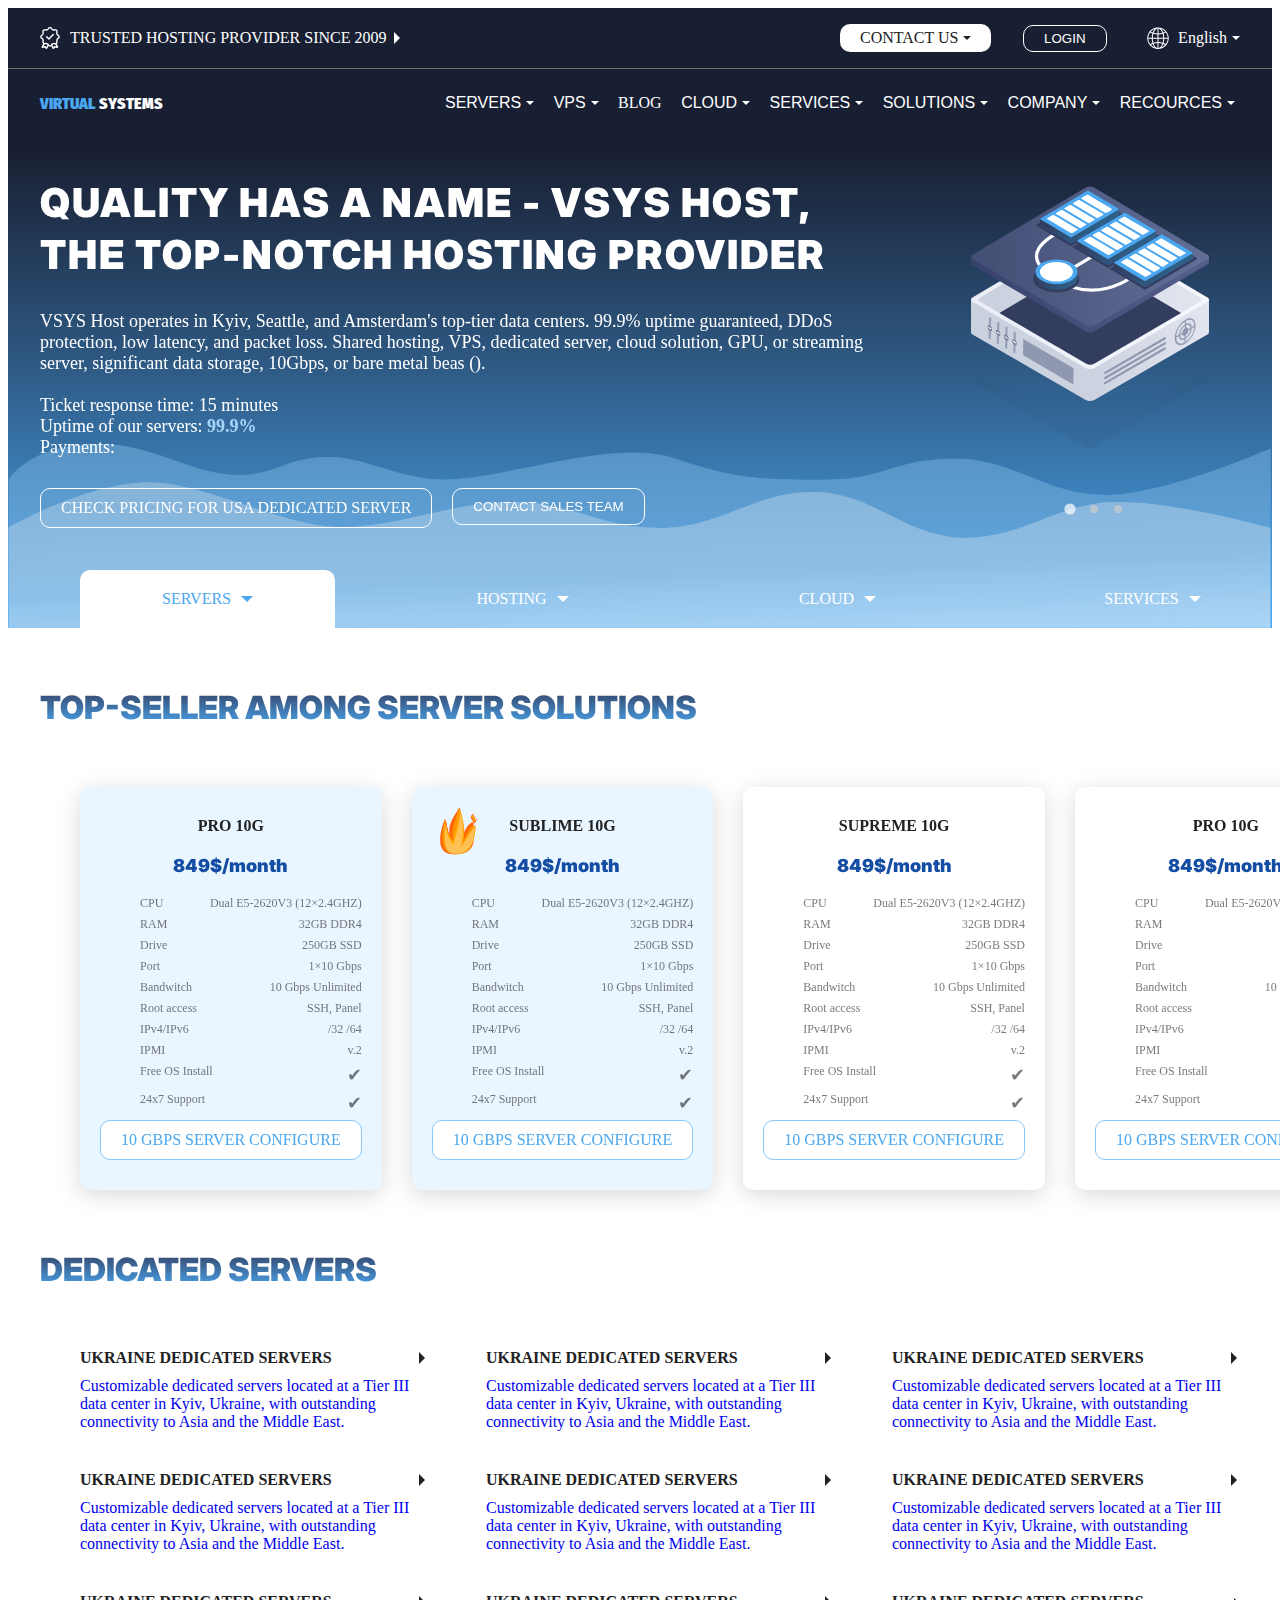
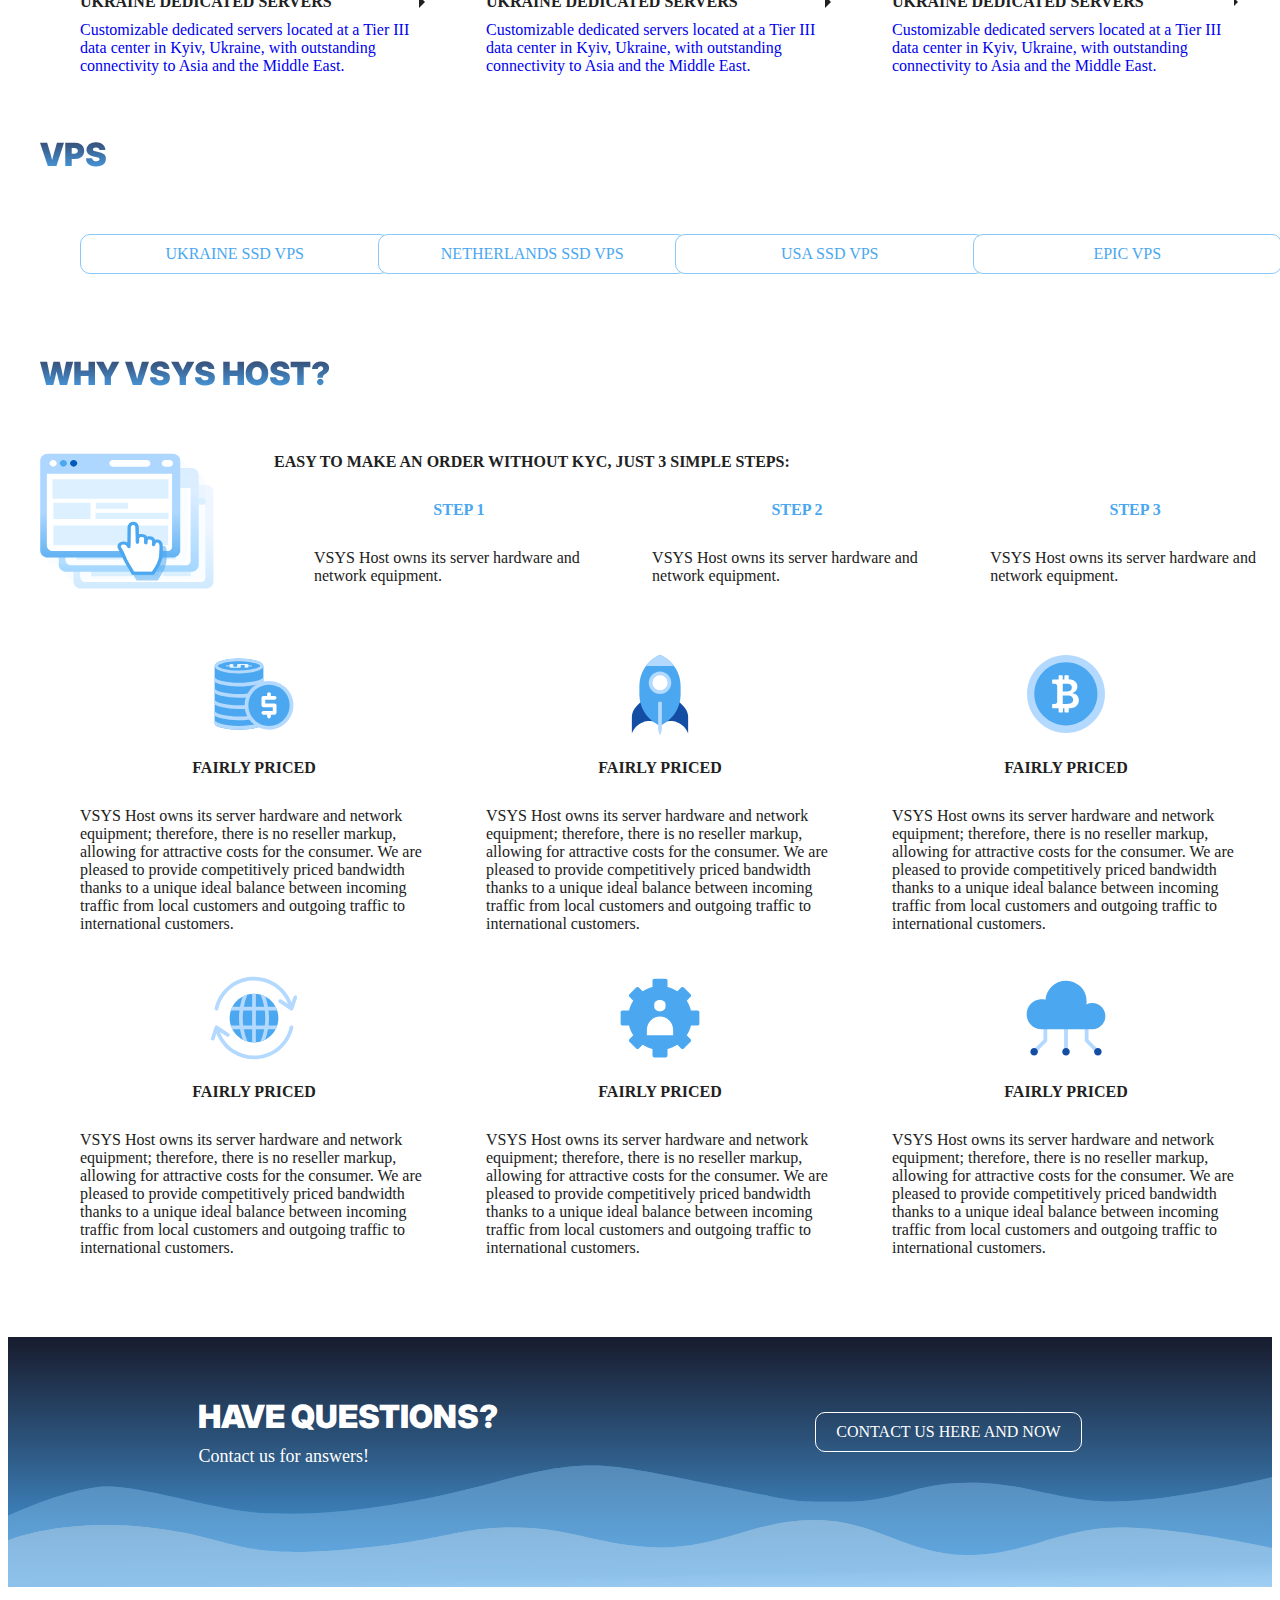
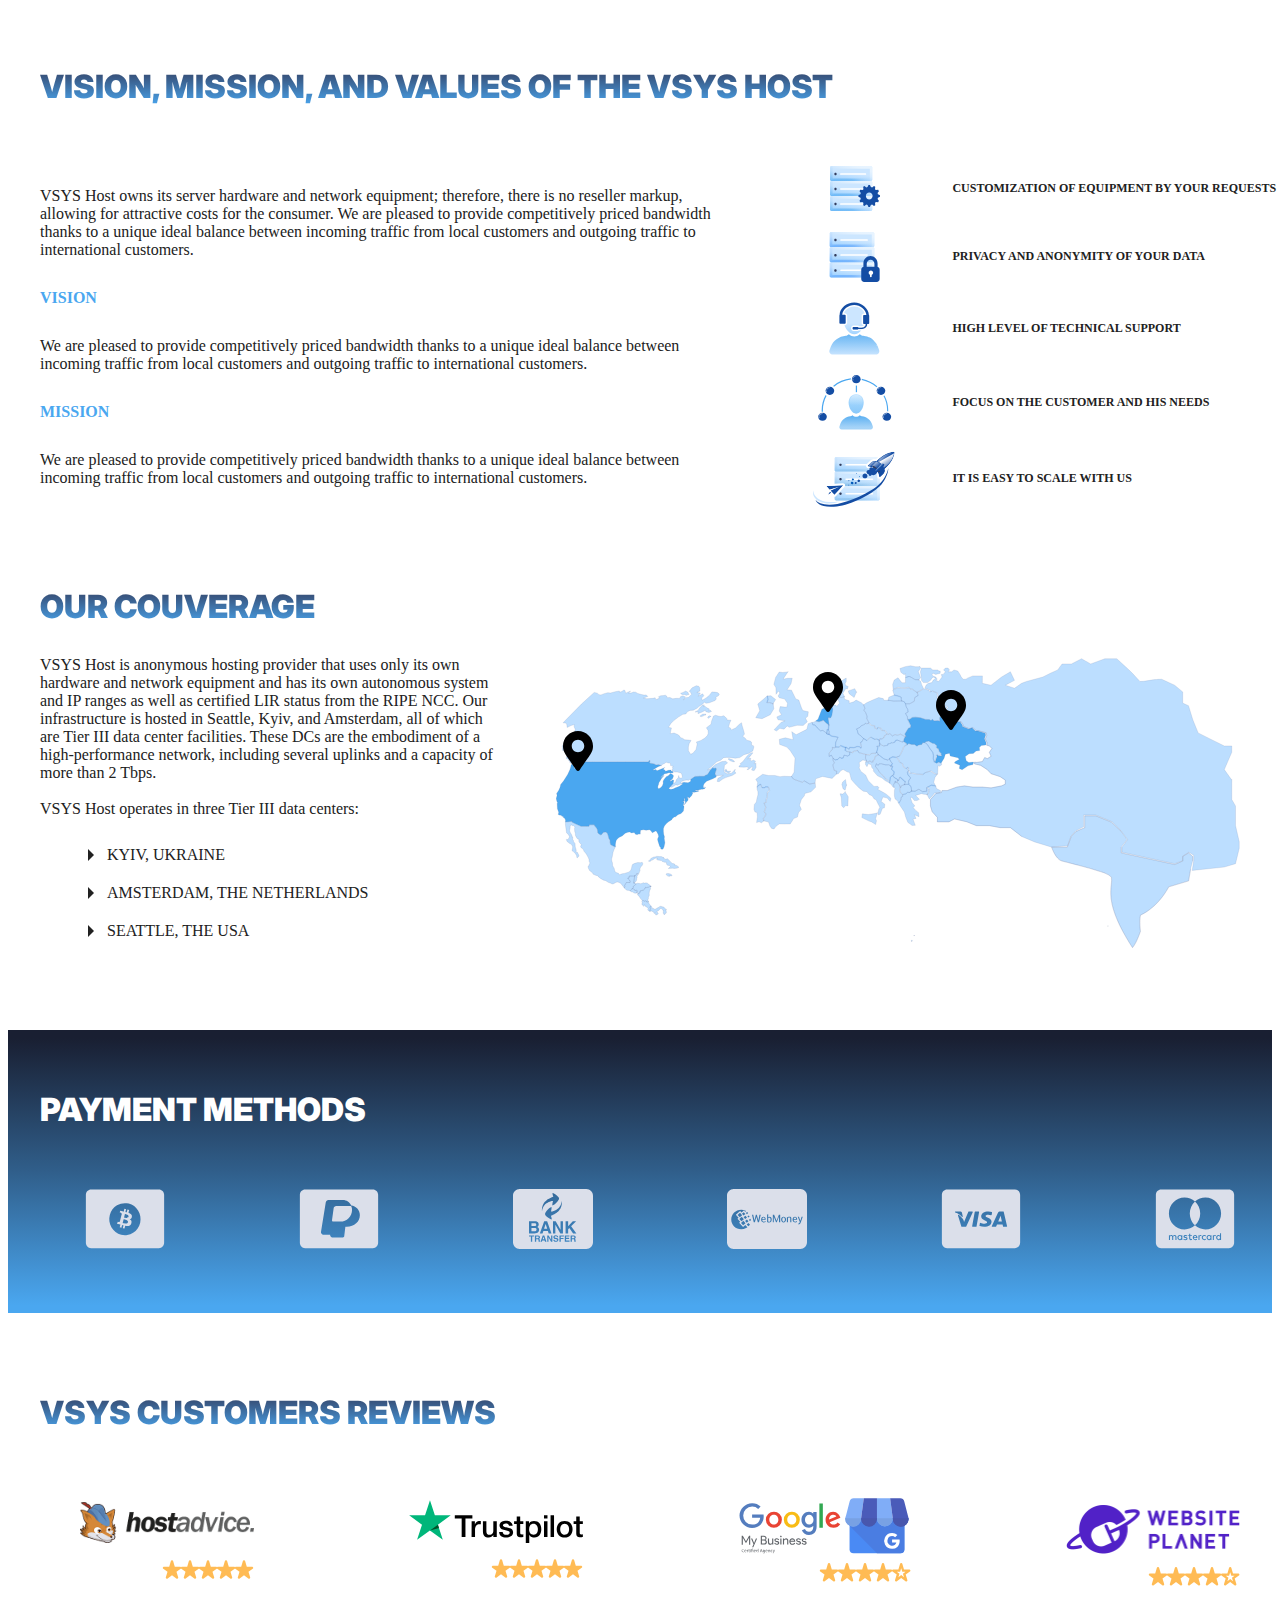
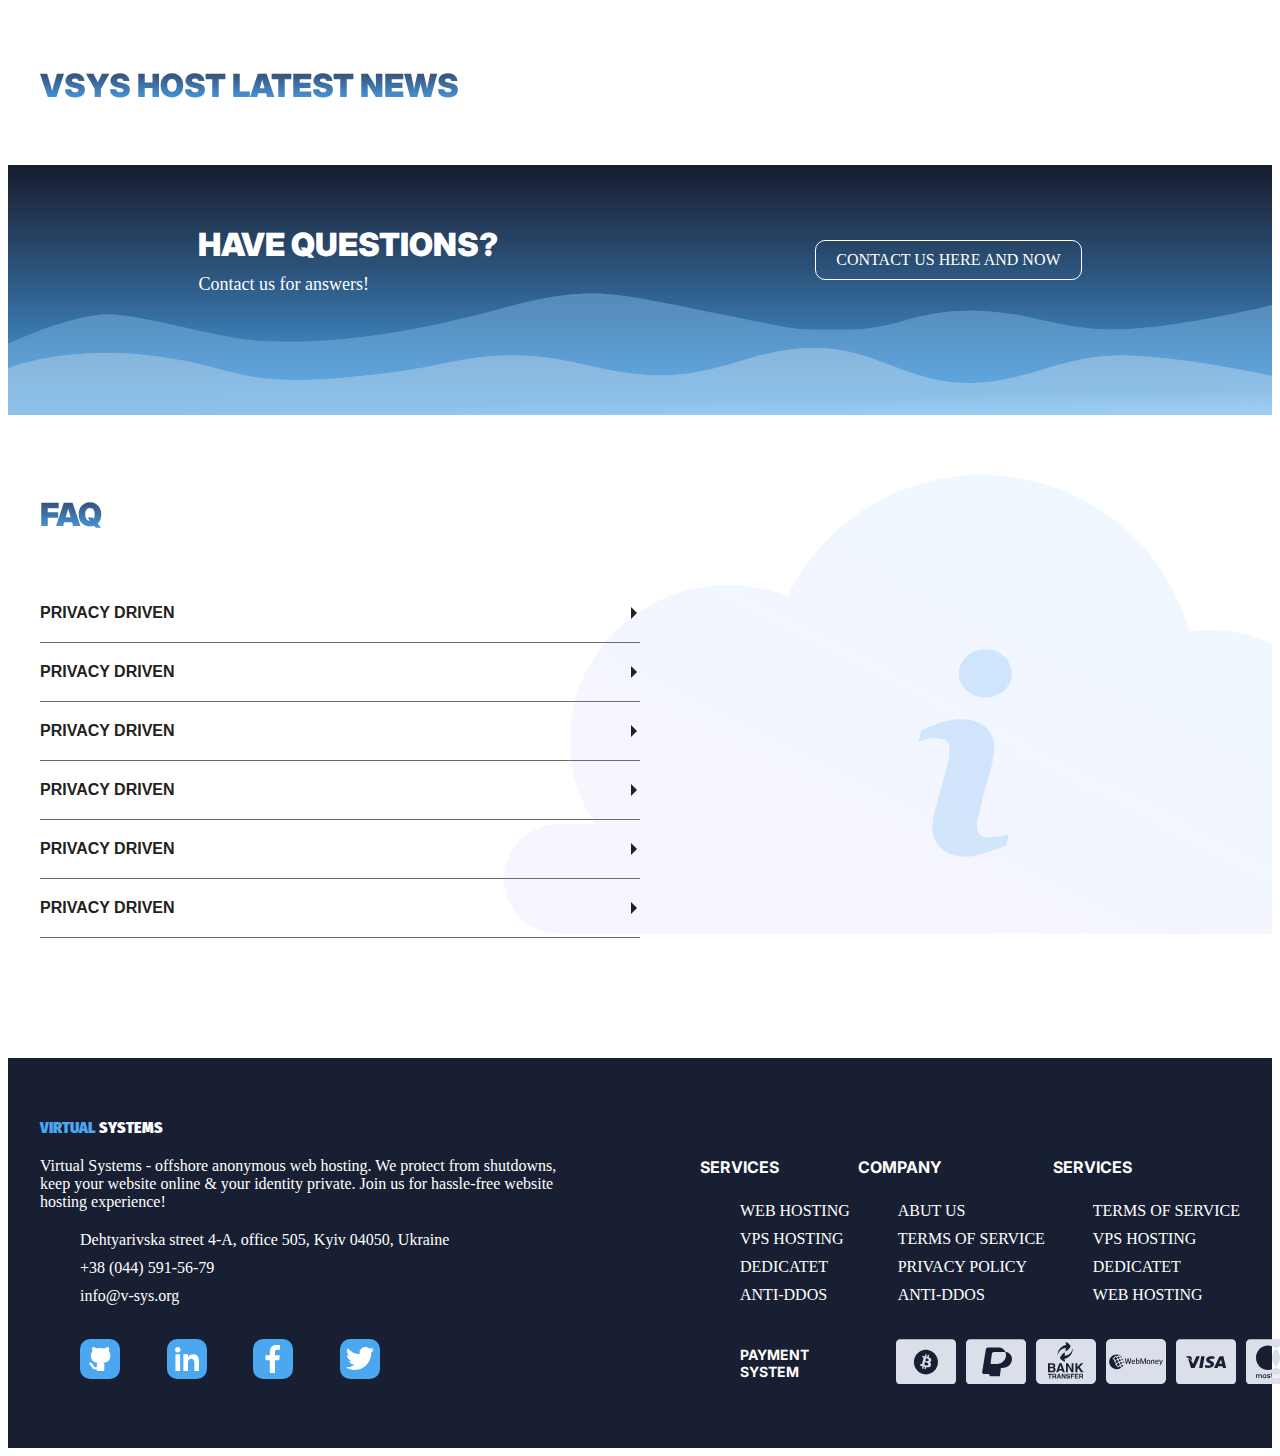
==== commit a34b5f95: "Merge branch 'main' of https://github.com/valentine-e/vsys-new" ====
--- a/index.html
+++ b/index.html
@@ -51,7 +51,7 @@
       href="https://fonts.googleapis.com/css2?family=Open+Sans:wght@300;400;600&display=swap"
       rel="stylesheet"
     />
-    <link
+    <!-- <link
       href="https://dev.vsys.host/templates/twenty-one/css/all.min.css?v=a44b3b"
       rel="stylesheet"
     />
@@ -62,7 +62,7 @@
     <link
       href="https://dev.vsys.host/assets/css/fontawesome-all.min.css"
       rel="stylesheet"
-    />
+    /> -->
     <link rel="stylesheet" href="./css/main.min.css" />
   </head>
 
--- a/css/main.min.css
+++ b/css/main.min.css
@@ -1 +1,5 @@
-*{font-family:var(--primary-font);font-size:14px;margin:0;line-height:1.25;padding:0;box-sizing:border-box}body{color:var(--primary-text-color)}ul{list-style:none;margin:0}h1,h2,h3,h4,h5,h6{margin:0}a{text-decoration:none;display:block}a:hover{text-decoration:none}img{display:block;height:auto}p{margin:0}label{margin:0}button:focus{outline:none}.vsys-container{padding-left:15px;padding-right:15px;margin-left:auto;margin-right:auto}@media screen and (min-width: 375px){.vsys-container{width:375px}}@media screen and (min-width: 768px){.vsys-container{width:768px}}@media screen and (min-width: 1200px){.vsys-container{width:1200px}}.section-title{font-family:var(--title-font);text-transform:uppercase;font-weight:900;font-size:32px;margin:0 0 60px 0}.section-title--gradient{background:-webkit-linear-gradient(#333d5e, #4aa7f0);-webkit-background-clip:text;-webkit-text-fill-color:rgba(0,0,0,0)}.section-title--white{color:var(--secondary-text-color)}.section-subtitle{font-size:16px;text-transform:uppercase;color:var(--primary-text-color);font-weight:700}.section-subtitle--blue{color:var(--accent-color)}.services-content__button{margin-top:20px}.menu-arrow{display:inline-block;width:0;height:0;margin-left:5px;border-top:4px dashed;border-top:4px solid\9 ;border-right:4px solid rgba(0,0,0,0);border-left:4px solid rgba(0,0,0,0)}.menu-arrow--big{border-top:6px dashed;border-top:6px solid\9 ;border-right:6px solid rgba(0,0,0,0);border-left:6px solid rgba(0,0,0,0)}.menu-arrow--right{transform:rotate(-90deg)}.menu-arrow--left{transform:rotate(90deg)}.text--lightblue{font-weight:600;color:var(--light-blue-text)}.dropdown__button{border:none;background-color:rgba(0,0,0,0);color:var(--secondary-text-color);font-size:16px;text-transform:uppercase;font-weight:500;padding:15px 5px;align-items:center;display:flex;transition:color var(--timing-function)}.dropdown__button:hover,.dropdown__button:focus{color:var(--accent-color);outline:none}.button{display:flex;justify-content:center;text-align:center;text-transform:uppercase;font-weight:500;padding:10px 20px;border-radius:10px;white-space:nowrap;cursor:pointer;transition:color var(--timing-function),border var(--timing-function),background-color var(--timing-function),background var(--timing-function);height:max-content;width:max-content}.button--transparent{color:var(--secondary-text-color);background-color:rgba(0,0,0,0);border:1px solid var(--primary-background-color);transition:border var(--timing-function),background-color var(--timing-function),color var(--timing-function)}.button--transparent:hover{color:var(--accent-color);background-color:var(--primary-background-color)}.button--sm{padding:5px 20px}.button--white{color:var(--primary-text-color);background-color:var(--primary-background-color)}.button--white:hover,.button--white:focus{color:var(--accent-color);border-color:var(--light-blue-text)}.button--red{color:#f26666;border:1px solid #f26666;background-color:var(--primary-background-color)}.button--red:hover,.button--red:focus{color:var(--secondary-text-color);background-color:#f26666;border-color:var(--light-blue-text)}.button--light{background-color:var(--primary-background-color);color:var(--accent-color);border:1px solid #88c8fa}.button--border{border:none}.button--light:hover,.button--light:focus{background:var(--accent-color);color:var(--secondary-text-color)}.btn-grad{background:linear-gradient(0deg, #144da4, transparent) #144da4;color:var(--secondary-text-color)}.btn-grad:hover,.btn-grad:focus{background:linear-gradient(0deg, #144da4, transparent) #4aa7f0}.dropdown__menu{background-color:var(--secondary-background-color);z-index:1;position:absolute;top:58px;left:0;display:none;padding:0}.dropdown__menu--white{background-color:var(--primary-background-color)}.dropdown--mt14{margin-top:-14px}.dropdown__link{color:var(--secondary-text-color);text-transform:uppercase;white-space:nowrap;padding:10px 15px;transition:background-color var(--timing-function)}.dropdown__link:hover,.dropdown__link:focus{background-color:var(--light-blue-text);color:var(--secondary-background-color)}@media screen and (max-width: 1199px){.dropdown__button{font-size:12px}}.dropdown__button--open+.dropdown__menu{display:block}.dropdown__link--black{color:var(--primary-text-color)}@media screen and (max-width: 767px){.section-title{font-size:24px;margin:0 0 30px 0;text-align:center}.dropdown__link{color:var(--secondary-text-color);transition:color var(--timing-function),background-color var(--timing-function)}.dropdown__link:hover{color:var(--primary-text-color)}.dropdown__button--open~.dropdown__menu{max-height:35rem}.dropdown__button{padding-left:0;padding-right:0;width:100%;justify-content:space-between}.dropdown__menu{background-color:rgba(255,255,255,.1);width:100%;display:block;position:relative;overflow:hidden;max-height:0;transition:max-height var(--timing-function);top:0}}.hotprice-gif{position:absolute;top:0px;left:10px}.display-none{display:none}:root{--primary-font: "IBM Plex Sans", sans-serif;--logo-font: "Fira Sans Condensed", sans-serif;--title-font: "Inter", sans-serif;--buttons-font: "Inter", sans-serif;--primary-text-color: #212121;--secondary-text-color: #ffffff;--light-blue-text: #a8d5f8;--grey-text-color: #6c6c6c;--price-accent-color: #333d5e;--price-card-bcg: #e9f5ff;--accent-color: #4aa7f0;--primary-background-color: #ffffff;--secondary-background-color: #191f32;--opacity-text-color: rgba(255, 255, 255, 0.6);--timing-function: 300ms cubic-bezier(0.2, 0, 0.7, 1)}.page-header{background-color:var(--secondary-background-color);position:sticky;top:-60px;z-index:10}.topbar{padding:10px 0;display:flex;justify-content:space-between;align-items:center;gap:30%}.topbar--bottomline{border-bottom:1px solid #747474}.topbar-quality{color:var(--secondary-text-color);display:flex;align-items:center;width:50%}.topbar-quality__link{color:var(--secondary-text-color);position:relative;white-space:nowrap;display:flex;align-items:center;transition:color var(--timing-function);margin-left:-10px}.topbar-quality__link:hover,.topbar-quality__link:focus{color:var(--light-blue-text)}.topbar-quality__svg{fill:rgba(0,0,0,0);transform:scale(0.8)}.planet-icon{fill:currentColor;transform:scale(0.8)}.big-arrow{fill:currentColor}.topbar-buttons{display:flex;align-items:center;justify-content:space-between;width:50%}.button--lang{padding:0;border:none;display:flex;align-items:center;text-transform:none;width:100%;background-color:rgba(0,0,0,0)}.button--lang:hover{color:var(--light-blue-text)}.dropdown__menu--lang{width:100%;margin-top:-8px}.navbar{display:flex;justify-content:space-between;align-items:center;padding:10px 0}.navbar__list{display:flex;justify-content:space-between;align-items:center}.navbar__item{cursor:pointer;position:relative}.vsys-logo{font-family:var(--logo-font);font-size:16px;font-weight:900;text-transform:uppercase;color:var(--secondary-text-color);position:relative;white-space:nowrap}.vsys-logo:hover{color:var(--secondary-text-color);text-decoration:none}.vsys-logo__virtual{font-size:16px;font-weight:900;font-family:var(--logo-font);color:#4aa7f0}.mobile-open{overflow:hidden}.menu-button{cursor:pointer;display:none;margin:0;padding:0;border:none;background-color:rgba(0,0,0,0);z-index:2}.menu-button .icon-close{display:none}.icon-menu{fill:currentColor}.icon-close{fill:currentColor}.menu-button.is-open .icon-close{display:block}.menu-button.is-open .icon-menu{display:none}.menu-social{display:none}.site-nav__link.site-nav__link--active{color:var(--accent-color)}.mobile-menu{width:70%}.mobile-menu__buttons{display:none}@media screen and (max-width: 1199px){.topbar{gap:5%}.mobile-menu{width:100%;flex-basis:fit-content}.vsys-logo,.vsys-logo__virtual{font-size:12px}}@media screen and (max-width: 767px){.topbar{display:none}.page-header{top:0}.topbar{gap:5%;padding:5px 0}.topbar-quality{display:none}.topbar-buttons{width:100%}.menu-button{display:inline-flex;margin:0;padding:0;border:none;background-color:rgba(0,0,0,0);z-index:2;color:#f0f8ff}.mobile-menu{position:fixed;overflow-y:scroll;left:0;top:51px;width:100vw;height:calc(100vh - 51px);height:calc(100dvh - 51px);background:linear-gradient(180deg, #191f32 2.92%, #305e8a 49.72%, #4aa7f0 97.41%);z-index:1;opacity:0;padding-top:40px;padding-bottom:40px;transition:transform var(--timing-function),opacity var(--timing-function);pointer-events:none}.mobile-menu.is-open{opacity:1;transform:translateY(0%);pointer-events:all}.mobile-menu .mobile-menu__container{width:fit-content;margin:0 auto}.mobile-menu .navbar__list{flex-flow:column}.navbar__item{width:100%}.dropdown__menu--lang{background-color:var(--primary-background-color);z-index:5;position:absolute;top:52px}.dropdown__menu--lang .dropdown__link{color:var(--primary-text-color)}.mobile-menu__buttons{width:237px;justify-content:space-between;display:flex;margin:0 auto;margin-top:20px;align-items:center}.navbar__item--width{width:100px}.button--lang{width:100%}}.hero{position:relative;background:linear-gradient(180deg, #191f32 2.92%, #305e8a 49.72%, #4aa7f0 97.41%);padding-top:40px;padding-bottom:100px}.hero__background{background-image:url(../images/hero-decor.svg);background-size:contain;background-repeat:no-repeat;background-position:bottom;width:100%;height:100%;position:absolute;bottom:0px}.hero__content{height:100%;display:flex;flex-flow:column;position:relative;justify-content:space-between;gap:30px}.hero__title{font-family:var(--title-font);font-weight:900;font-size:40px;line-height:1.3;width:100%;letter-spacing:2px;text-transform:uppercase;color:#fff}.hero__thumb{display:flex;justify-content:space-between}.hero__info{display:flex;flex-flow:column;justify-content:space-between;gap:30px;width:70%}.hero__description{color:var(--secondary-text-color);font-size:18px}.hero__buttons{display:flex;gap:20px}.hero__image{display:flex;justify-content:center;width:25%}.hero__svg{width:80%}@media screen and (max-width: 1199px){.hero__title{font-size:36px}.hero{padding-bottom:80px}.hero__thumb{display:flex}.hero__image{display:none}.hero__thumb{flex-flow:column-reverse}.hero__info{width:100%}.hero__buttons{gap:80px;justify-content:center}.hero__title--nowrap{display:none}}@media screen and (max-width: 767px){.hero{padding-top:20px;padding-bottom:60px}.hero__buttons{flex-flow:column}.hero__title{font-size:26px;margin-bottom:0}.hero__image{transform:scale(0.7)}.hero__description{font-size:16px}.hero__buttons{align-items:center;gap:20px}}#serversContent,#hostingContent,#cloudContent,#servicesContent{display:none}#servers_button:checked~#serversContent,#hosting_button:checked~#hostingContent,#cloud_button:checked~#cloudContent,#services_button:checked~#servicesContent{display:block}#servers_button:checked~.services-menu label[for=servers_button],#hosting_button:checked~.services-menu label[for=hosting_button],#cloud_button:checked~.services-menu label[for=cloud_button],#services_button:checked~.services-menu label[for=services_button]{background-color:var(--primary-background-color);color:var(--accent-color);border-radius:10px 10px 0 0}input[type=radio]{opacity:0;position:absolute;top:0;left:0;margin:0}.services{padding-bottom:80px}.services-label__box{display:flex;gap:80px;margin-bottom:20px}.services-label__title{color:var(--accent-color)}.services__container{padding-top:60px;position:relative}.services-menu{width:100%;display:flex;justify-content:space-between;gap:5%;position:absolute;transform:translateY(-100%);top:0;left:0}.services-menu__item{width:25%;border-radius:10px 10px 0 0;transition:background-color var(--timing-function)}.services-menu__item:hover{background-color:rgba(255,255,255,.3)}.services-menu__label{font-size:16px;font-weight:500;color:var(--secondary-text-color);text-transform:uppercase;cursor:pointer;display:flex;align-items:center;justify-content:center;gap:10px;padding:20px 30px}.services-cards__list{display:flex;justify-content:space-between;gap:30px;margin-bottom:60px}.services-cards__item{width:23%;padding:30px 20px;border-radius:10px;transition:transform var(--timing-function),filter var(--timing-function),outline var(--timing-function);filter:drop-shadow(0px 5px 11px rgba(0, 0, 0, 0.15))}.services-cards__item:hover{filter:drop-shadow(0px 5px 11px rgba(0, 0, 0, 0.3));transform:scale(1.02)}.services-cards__item>a{margin:30px 0 0 0}.services-cards__item .button{margin:0 auto}.services-cards__item--blue{position:relative;background-color:var(--price-card-bcg)}.services-cards__item--white{background-color:var(--primary-background-color)}.services-cards__item--white:hover{outline:none}.services-cards__title{text-align:center;margin-bottom:20px}.services-cards__price{font-family:var(--title-font);font-weight:900;color:#144da4;font-size:18px;max-width:fit-content;margin:0 auto;text-align:center;margin-bottom:20px}.services-cards__info{display:flex;justify-content:space-between;font-size:12px;opacity:.6;margin-bottom:6px}.services-cards__value{font-size:12px;text-align:right;opacity:1}.services-cards__checkmark{font-size:18px}.serversContent{width:100%}.services-dedicated__title{display:flex;align-items:center;justify-content:space-between;margin-bottom:10px;transition:color var(--timing-function)}.services-dedicated__list{justify-content:space-between;flex-wrap:wrap;display:flex;row-gap:40px;margin-bottom:60px}.services-dedicated__item{width:30%}.services-dedicated__item:hover .services-dedicated__title{color:var(--accent-color)}.services-vps__list{gap:30px;display:flex;justify-content:space-between}.services-vps__item{width:25%}.services-vps__item a{width:100%}.services-content__list{display:flex;justify-content:space-between;gap:30px}.services-content__item{padding:0 20px;width:25%}.services-content__title{margin-bottom:20px}@media screen and (max-width: 1199px){.services-menu{gap:0}.services-cards__list{flex-wrap:wrap;justify-content:space-around;gap:50px}.services-cards__item{width:40%}.services-vps__list{flex-wrap:wrap;gap:30px}.services-vps__item{width:45%}}@media screen and (max-width: 767px){.services-menu__item .menu-arrow--big{display:none}.services-dedicated__item{width:100%}.services-cards__item{width:80%}.services-vps__list{width:100%;justify-content:center;flex-wrap:wrap;gap:40px}.services-vps__item{width:60%;margin:0 auto}}.faq{position:relative;padding-bottom:120px;padding-top:80px}.faq__background{background-image:url(../images/faq-bcg.svg);background-size:60vw;background-repeat:no-repeat;background-position:top right;top:0;left:0;right:0;bottom:0;margin-top:60px;position:absolute;pointer-events:none}.accordion{width:50%;position:relative}.accordion__item{border-bottom:1px solid var(--grey-text-color);margin-top:10px}.accordion__item:hover .section-subtitle{color:var(--accent-color)}.accordion__btn{width:100%;border:none;background-color:rgba(0,0,0,0);justify-content:space-between;display:flex;align-items:center;padding:10px 0;transition:color var(--timing-function),transform var(--timing-function);cursor:pointer}.accordion__btn:focus{color:var(--accent-color)}.accordion__btn:focus~.accordion__info{max-height:4rem}.accordion__btn:focus .menu-arrow--right{transform:rotate(0deg)}.accordion__info{color:var(--grey-text-color);max-height:0rem;overflow:hidden;font-weight:500;line-height:1.25;margin-bottom:10px;transition:max-height var(--timing-function)}.accordion__svg{fill:currentColor}@media screen and (max-width: 1199px){.accordion{width:100%}}@media screen and (max-width: 767px){.faq{position:relative;padding-bottom:60px;padding-top:30px}}.advantages{padding-bottom:80px}.advantages-steps{display:flex;justify-content:space-between;margin-bottom:60px;column-gap:60px}.advantages-steps__list{justify-content:space-between;width:100%;display:flex;gap:30px}.advantages-steps__item{width:30%}.advantages-steps .section-subtitle{margin-bottom:30px}.advantages__list{row-gap:40px;justify-content:space-between;display:flex;flex-wrap:wrap}.advantages__item{width:30%}.advantages__subtitle{text-align:center;margin-bottom:30px}.advantages__image{display:block;margin:0 auto 20px}@media screen and (max-width: 1199px){.advantages__item{width:45%}}@media screen and (max-width: 767px){.advantages-steps{flex-flow:column;margin-bottom:30px}.advantages-steps img{margin:0 auto 30px;width:50%}.advantages-steps .section-title{text-align:center}.advantages-steps__section{justify-content:center}.advantages-steps__list{width:100%;flex-flow:column;gap:40px}.advantages-steps__item{width:100%}.advantages__item{width:100%}}.contact{background:linear-gradient(180deg, #191f32 2.92%, #305e8a 49.72%, #4aa7f0 97.41%);padding-top:60px;padding-bottom:120px;position:relative}.contact__background-img{background-image:url(../images/contact-decor.svg);background-size:contain;background-repeat:no-repeat;background-position:bottom;width:100%;height:100%;position:absolute;bottom:0px;pointer-events:none}.contact__container{display:flex;justify-content:space-around;align-items:center;position:relative}.contact .section-title{margin-bottom:10px}.contact__call{color:var(--secondary-text-color);font-size:18px}@media screen and (max-width: 767px){.contact{padding-top:30px;padding-bottom:30px}.contact__container{display:flex;flex-flow:column;gap:60px;align-items:center}.contact__call{text-align:center}}.values{padding-top:80px;padding-bottom:80px}.values__box{display:flex;align-items:center;justify-content:space-between;gap:30px}.values__content--1{width:60%;display:flex;flex-flow:column;gap:30px}.values__content--2{width:40%}.values__description{margin-bottom:30px}.values__text{white-space:nowrap}.values__list--img{display:flex;flex-flow:column;gap:20px}.values__list__content{width:100%;display:flex;flex-flow:column;gap:20px}.values__item{width:100%;display:flex;justify-content:space-between;align-items:center}.values__illusrtation{width:85px}.values__svg{margin:0 auto}.values__text{width:70%;font-size:12px}.values h3{margin-bottom:30px}@media screen and (max-width: 1199px){.values__content--1{gap:20px;width:50%}.values__content--1 .section-subtitle{margin-bottom:10px}.values__content--2{width:50%}.values__item{gap:20px}.values__text{white-space:normal}}@media screen and (max-width: 767px){.values{padding-top:30px;padding-bottom:30px}.values__content--1{width:100%}.values__content--2{width:100%}.values__box{flex-flow:column;gap:30px}}.payment{background:linear-gradient(180deg, #191f32 2.92%, #305e8a 49.72%, #4aa7f0 97.41%);padding-top:60px;padding-bottom:60px}.payment__list{display:flex;justify-content:space-between}@media screen and (max-width: 767px){.payment{padding-top:30px;padding-bottom:30px}.payment__list{justify-content:space-between;gap:30px;flex-wrap:wrap}}.reviews{padding-top:80px;padding-bottom:80px}.reviews__list{display:flex;justify-content:space-between}.reviews__item{width:15%}.reviews__logo{width:100%}.reviews__svg{display:flex;width:100%}.reviews__link{height:100%;display:flex;flex-flow:column;justify-content:space-around}.reviews__svg--box{margin:0 0 0 auto}@media screen and (max-width: 1199px){.reviews__list{flex-wrap:wrap}}@media screen and (max-width: 767px){.reviews{padding-top:60px;padding-bottom:60px}.reviews__list{gap:60px}.reviews__item{width:40%}}.couverage{padding-bottom:80px}.couverage .section-title{margin-bottom:30px}.couverage__content{align-items:center;display:flex;gap:60px}.couverage__description{width:40%}.couverage__map{width:60%;position:relative}.couverage__svg{width:100%}.couverage__marker{position:absolute;transform-origin:bottom}.couverage__marker:hover{animation:pulsate-bck .5s ease-in-out infinite both}.couverage__marker--kyiv{top:11%;right:40%}.couverage__marker--amsterdam{top:5%;right:58%}.couverage__marker--seattle{bottom:61%;left:1%}@keyframes pulsate-bck{0%{transform:scale(1.2)}50%{transform:scale(1)}100%{transform:scale(1.2)}}.couverage__description:has(.couverage__item--kyiv:hover)~.couverage__map .couverage__marker--kyiv,.couverage__description:has(.couverage__item--amsterdam:hover)~.couverage__map .couverage__marker--amsterdam,.couverage__description:has(.couverage__item--seattle:hover)~.couverage__map .couverage__marker--seattle{animation:pulsate-bck .5s ease-in-out infinite both}.couverage__list{display:flex;flex-flow:column}.couverage__item{cursor:pointer;padding-top:10px;padding-bottom:10px}.couverage__name{align-items:center;gap:10px;display:flex}@media screen and (max-width: 1199px){.couverage__content{gap:30px;flex-flow:column}.couverage__description{width:100%}.couverage__map{width:100%}.couverage .section-title{margin-bottom:30px}.couverage__marker--kyiv{top:13%;right:40%}.couverage__marker--amsterdam{top:7%;right:59%}}@media screen and (max-width: 767px){.couverage{padding-bottom:30px}.couverage__marker--kyiv{top:-2%;right:38%}.couverage__marker--amsterdam{top:-8%;right:56%}.couverage__marker--seattle{left:-1%}}.vsys-footer{background-color:var(--secondary-background-color);padding:60px 0}.vsys-footer .vsys-logo{margin-bottom:20px}.footer__content{width:100%;display:flex;justify-content:space-between;gap:10%}.footer__info{min-width:45%}.footer__description{color:var(--secondary-text-color);font-weight:500;margin-bottom:20px}.footer-contact__link{color:var(--secondary-text-color);font-style:normal;font-weight:500;transition:color var(--timing-function)}.footer-contact__link:hover{color:var(--accent-color);text-decoration:none}.footer-contact__item:not(:last-child){margin-bottom:10px}.footer-nav{min-width:45%;justify-content:space-between;display:flex}.footer__subtitle{color:var(--secondary-text-color);font-family:var(--title-font);font-size:16px;font-weight:700;align-items:center;display:flex}.footer-nav__link{color:var(--secondary-text-color);font-weight:500;padding:5px 0;transition:color var(--timing-function);text-transform:uppercase}.footer-nav__link:hover{color:var(--accent-color);text-decoration:none}.footer__box{display:flex;flex-flow:column;gap:20px}.footer__thumb{display:flex;justify-content:space-between;margin-top:30px}.footer-social__list{min-width:25%;display:flex;justify-content:space-between}.footer-social__link{color:var(--secondary-text-color);display:flex;align-items:center;justify-content:center;background-color:var(--accent-color);border-radius:10px;width:40px;height:40px;transition:color var(--timing-function),background-color var(--timing-function)}.footer-social__link:hover{color:var(--accent-color);background-color:rgba(0,0,0,0)}.footer-social__svg{display:flex;justify-content:center;align-items:center}.footer-social__svg--color{fill:currentColor}.footer-payment__list{display:flex;gap:10px;align-items:center}.footer-payment__item{align-items:center}.footer-payment__img{width:60px;height:45px}.footer-payment__content{display:flex}.footer-payment__content>.footer__subtitle{margin-right:46px;width:70px;align-items:center;font-size:14px}@media screen and (max-width: 1199px){.footer__content{gap:3%}.footer__info{width:35%}.footer-nav{min-width:55%}.footer__box{width:30%}.footer-payment__content{justify-content:space-between}.footer-payment__content>.footer__subtitle{margin-right:15px}.footer__thumb{gap:30px}.footer-social__list{margin:0 auto;width:50%}.footer-payment{width:100%}.footer-payment .footer__subtitle{display:none}.footer-payment__list .footer__subtitle{display:none}}@media screen and (max-width: 767px){.footer__content{flex-flow:column}.footer__info{width:100%}.footer__thumb{flex-flow:column}.footer-payment__content .footer__subtitle{display:none}.footer-social__list{width:70%}.footer-payment__list{flex-flow:wrap;gap:20px;column-gap:40px;justify-content:center}}.splide__pagination{bottom:12px;left:inherit;padding:0;position:absolute;right:110px;z-index:1}.splide__pagination__page{margin:3px 8px}@media screen and (max-width: 1199px){.hero{padding-bottom:100px}.hero__svg{width:100%}.hero__image{margin:0 auto 40px}.splide__pagination{top:-200px;left:0;right:0}}@media screen and (max-width: 767px){.hero__image{display:none}.hero__thumb{margin-bottom:30px}.hero__thumb{padding-bottom:60px;margin-bottom:0}.hero__description{margin-bottom:0}.splide__pagination{top:auto;bottom:125px}}.dedicated-contact .section-title{margin-bottom:30px}.dedicated-contact__background{background:linear-gradient(165.95deg, rgba(74, 167, 240, 0.76) 10.01%, #e0f1ff 101.3%);position:relative}.dedicated-contact__background--svg{background-image:url(/images/dedicated-background__image.svg);background-size:contain;background-repeat:no-repeat;background-position:bottom;width:100%;bottom:0}.dedicated-contact__content{display:flex;align-items:center;gap:60px;padding:60px 60px}@media screen and (max-width: 1199px){.dedicated-contact .section-title{text-align:center}.dedicated-contact__content{flex-flow:column;gap:30px}}@media screen and (max-width: 767px){.dedicated-contact__content{padding-left:0;padding-right:0}}.bonuses{padding-top:60px;padding-bottom:60px}.bonuses .services-dedicated__title{margin-bottom:0}.bonuses__list{row-gap:20px;display:flex;flex-wrap:wrap}.bonuses__item{display:flex;align-items:center;gap:20px;width:50%}.bonuses__svg{fill:currentColor}.bonuses__checkmark{color:var(--accent-color);font-size:34px}@media screen and (max-width: 767px){.bonuses__item{width:100%}}.dedicated-agvantages{padding-top:60px;padding-bottom:60px}.dedicated-agvantages__content{display:flex;gap:60px}.dedicated-agvantages__image{width:300px;order:2}.dedicated-agvantages__description{font-size:16px;order:1}@media screen and (max-width: 767px){.dedicated-agvantages__content{flex-flow:column;gap:30px}.dedicated-agvantages__image{margin:0 auto;width:200px;order:1}.dedicated-agvantages__description{order:2}}.price-dedicated{padding-top:60px;padding-bottom:60px}.price-dedicated__container{gap:30px;display:flex;margin-bottom:60px;align-items:center;justify-content:space-between}.price-billing__item{transition:filter var(--timing-function)}.price-billing__item:hover{filter:drop-shadow(0px 11px 5px rgba(0, 0, 0, 0.15))}.price-dedicated__card{background-color:var(--price-card-bcg);border-radius:10px;padding:20px;justify-content:space-around;align-items:center;display:flex;gap:30px;margin-bottom:30px;transition:transform var(--timing-function),filter var(--timing-function),outline var(--timing-function);position:relative}.price-dedicated__card .services-cards__title{margin-bottom:0}.price-dedicated__label::before{content:"";text-align:center;position:absolute;top:15px;left:-10px;padding:3px 10px;color:var(--secondary-text-color);border-radius:3px}.price-dedicated__label--red::before{content:"sold out";background-color:#f26666}.price-dedicated__label--green::before{content:"in stock";background-color:#61ce58}.price-dedicated__label--orange::before{content:" 1 in stock";background-color:#ffb015}.price-dedicated__gif{position:absolute;top:0;left:5px}.price-dedicated__card:hover{filter:drop-shadow(0px 5px 11px rgba(0, 0, 0, 0.3));transform:scale(1.02)}.price-billing__button{display:flex;flex-flow:column;background-color:var(--primary-background-color);border:1px SOLID var(--accent-color);padding:10px 20px;border-radius:10px}.price-billing__label{color:var(--primary-text-color);font-weight:400;margin:10px auto 0}.price-billing__button--blue{background-color:var(--price-card-bcg)}.price-dedicated__list{display:flex;flex-wrap:wrap;justify-content:space-between;gap:20px;width:70%}.price-dedicated__item{width:16%}.price-dedicated__tariff{width:10%}.price-dedicated__box{display:flex;flex-flow:column;gap:20px;justify-content:space-between;width:20%;align-items:center}.price-dedicated__box .button{width:100%}.price-dedicated__info{font-size:12px;display:flex;text-align:left;flex-wrap:nowrap;opacity:1}.price-dedicated__info:not(:last-child){margin-bottom:10px}.price-dedicated__info--uppercase{text-transform:uppercase;opacity:.5}.price-dedicated__price{margin:0;font-size:18px}.price-dedicated__price--crossed{opacity:.6;text-decoration:line-through;margin-right:10px}.price-dedicated__content{display:flex;align-items:center;justify-content:space-between;gap:20px}.price-billing__buttons{display:flex}@media screen and (max-width: 1199px){.price-dedicated__content>.section-subtitle{width:150px}.price-dedicated__container{row-gap:30px;flex-flow:column}.price-dedicated__content{margin:0 auto 0 0}}@media screen and (max-width: 767px){.price-dedicated__content{width:100%;flex-flow:column}.price-dedicated__card{flex-flow:column}.price-dedicated__list{justify-content:space-around;width:90%;row-gap:20px}.price-dedicated__item{width:45%}.price-dedicated__box{width:100%}.price-dedicated__tariff{width:100%}.price-billing__button{padding:5px 10px}.price-billing__button .section-subtitle{font-size:12px}}.dedicated-hero{background:linear-gradient(165.95deg, rgba(74, 167, 240, 0.76) 10.01%, #e0f1ff 101.3%);padding-top:100px}.dedicated-hero__background{background-image:url(/images/dedicated-background__image.svg)}.hero-dedicated{padding-bottom:60px}.hero-dedicated__list{list-style:disc;color:var(--secondary-text-color);padding-left:18px}.hero-dedicated__text{color:var(--secondary-text-color);font-size:24px}.hero-dedicated__item:not(:last-child){margin-bottom:10px}.hero-dedicated__svg{width:90%}.dedicated-faq__background{background-image:url(/images/dedicated-faq_background.svg)}.dedicated-services{padding-top:60px;padding-bottom:60px}.dedicated-services .services-vps__list{margin-bottom:60px}.dedicated-services__list{margin-bottom:0}@media screen and (max-width: 1199px){.hero-dedicated__text{font-size:20px}}@media screen and (max-width: 767px){.hero-dedicated__text{font-size:16px}.dedicated-hero .hero{padding-bottom:60px}.dedicated-hero .hero__thumb{padding-bottom:0}}.nvme-ssd .section-title{margin-bottom:30px}.nvme-data{padding-bottom:60px}.price-billing__buttons--gap{gap:10px;justify-content:space-between}.nvme-data__list{display:flex;justify-content:space-around}.nvme-data__item{width:20%}.nvme-data__description{text-align:center}.nvme-ssd{padding-bottom:60px}.nvme-ssd__box{width:50%;display:flex;flex-flow:column;gap:30px}.nvme-ssd__list{width:50%}.nvme-ssd__content{display:flex;justify-content:space-between;align-items:center;gap:60px}.nvme-ssd .bonuses__item{width:100%}.nvme-ssd__image{margin:0 auto}.services-cards__list--jc{justify-content:center}@media screen and (max-width: 767px){.nvme-data__list{flex-flow:column;gap:30px}.nvme-data__item{width:100%}.nvme-ssd__content{flex-flow:column}.nvme-ssd__box{width:100%}.nvme-ssd__image{width:150px}.nvme-ssd__list{width:100%}}.blog__title{margin-top:60px}.main-blog__list{justify-content:space-between;padding-bottom:60px;display:flex}.main-blog__item{display:flex;width:30%;justify-content:space-between;background-color:var(--price-card-bcg);transition:box-shadow var(--timing-function),transform var(--timing-function);filter:drop-shadow(0px 5px 11px rgba(0, 0, 0, 0.15))}.main-blog__item:hover{box-shadow:0px 1px 1px rgba(0,0,0,.12),0px 4px 4px rgba(0,0,0,.06),1px 4px 6px rgba(0,0,0,.16);transform:scale(1.02)}.main-blog__item:hover .main-blog__text{transform:translateY(0)}.main-blog__description{overflow:hidden;position:relative}.main-blog__thumb{display:flex;flex-flow:column;gap:20px;padding:10px}.main-blog__info{display:flex;justify-content:space-between}.main-blog__author{font-size:12px;align-items:center;text-transform:uppercase;width:100%;color:var(--price-accent-color);font-weight:700;width:100%;position:relative;transition:color var(--timing-function)}.main-blog__author:hover{color:var(--accent-color)}.main-blog__icon{margin-right:-2px;margin-bottom:2px;transform:scale(0.8)}.main-blog__text{display:flex;color:var(--primary-text-color);overflow:hidden;justify-content:center;position:absolute;padding:10px;height:100%;top:0;left:0;transform:translateY(100%);transition:transform var(--timing-function)}.main-blog__image{fill:currentColor}.main-blog__datetime{font-size:12px}.main-blog__title{text-transform:inherit}.main-blog__image{width:100%}.tag__list{display:flex;flex-flow:wrap;gap:10px;margin-bottom:60px}.tag__item{background-color:var(--price-card-bcg)}.tag__link{height:100%;font-size:14px;color:var(--accent-color);padding:5px 10px}.tag__link:hover{color:var(--accent-color)}.tag__item:hover{outline:1px solid var(--accent-color)}.tag__subtitle{display:flex;align-items:center}.blog-article__list{flex-flow:wrap;row-gap:30px}.blog-article__item{width:22%}@media screen and (min-width: 1199px){.display-none--desk{display:none}.main-blog__text{background-color:var(--primary-background-color)}}@media screen and (max-width: 1199px){.main-blog__item{background-color:var(--primary-background-color)}.main-blog__article{display:flex;flex-flow:column;justify-content:space-between}.display-none--mobile{display:none}.main-blog__list{gap:30px}.main-blog__text{height:fit-content;position:relative;transform:none;padding:0}.main-blog__description{display:flex;flex-flow:column;gap:10px}.main-blog__thumb{padding:10px}.other-blog__list{flex-flow:column}.other-blog__item{width:100%}.other-blog__article{flex-flow:inherit;align-items:center}.other-blog__info{order:2}.other-blog__link{width:35%}.other-blog__thumb{width:65%;height:100%;justify-content:space-between}}.author__section{display:flex;align-items:center;justify-content:space-between;padding-top:60px;padding-bottom:60px}.author-page__breadcrumbs{color:var(--primary-text-color);display:flex;align-items:center;gap:10px;margin-top:30px;margin-left:-8px;transition:color var(--timing-function)}.author-page__breadcrumbs:hover{color:var(--accent-color)}.author__content{width:30%;display:flex;flex-flow:column;align-items:center;gap:10px}.author-section__info{display:flex;align-items:center;justify-content:space-between;gap:20px}.author-section__description{width:65%}.author-section__image{width:150px;border-radius:100%}.author-section__list{flex-flow:wrap;row-gap:60px}.author-section__item{width:30%}.author__label{width:fit-content;padding:5px 10px;background-color:var(--price-card-bcg)}@media screen and (max-width: 767px){.author__section{flex-flow:column;gap:30px}.author__content{width:100%}.author__info{width:100%}.author-section__description{width:100%}}.article-page__content{padding:30px 0}.article-page__image{width:50%;float:left;margin-right:30px;margin-bottom:20px}.article-page__title{font-size:30px;margin-bottom:10px}.article-page__label{display:block;font-weight:500}.article-page__subtitle{margin:20px 0}.share-article{display:flex;align-items:center;justify-content:space-between;margin-top:30px}.share-article__content{display:flex;align-items:center;gap:30px}.share-article__item{color:var(--primary-background-color)}.share-article__link{color:var(--secondary-text-color);display:flex;align-items:center;justify-content:center;background-color:var(--accent-color);border-radius:10px;width:40px;height:40px;transition:color var(--timing-function),background-color var(--timing-function)}.share-article__link:hover{background-color:var(--primary-background-color);color:var(--accent-color)}.share-article__icon{color:var(--secondary-background-color)}.share-article__image{fill:currentColor}.share-article__list{display:flex;gap:20px}@media screen and (max-width: 767px){.share-article__content{gap:10px}.share-article__list{gap:10px}.article-page__label{font-size:12px}.article-page__image{width:100%;float:none}.article-page__subtitle{text-align:center}}/*# sourceMappingURL=main.min.css.map */+<<<<<<< HEAD
+*{font-family:var(--primary-font);font-size:14px;margin:0;line-height:1.25;padding:0;box-sizing:border-box}body{color:var(--primary-text-color)}ul{list-style:none;margin:0}h1,h2,h3,h4,h5,h6{margin:0}a{text-decoration:none;display:block}a:hover{text-decoration:none}img{display:block;height:auto}p{margin:0}label{margin:0}button:focus{outline:none}.vsys-container{padding-left:15px;padding-right:15px;margin-left:auto;margin-right:auto}@media screen and (min-width: 375px){.vsys-container{width:375px}}@media screen and (min-width: 768px){.vsys-container{width:768px}}@media screen and (min-width: 1200px){.vsys-container{width:1200px}}.section-title{font-family:var(--title-font);text-transform:uppercase;font-weight:900;font-size:32px;margin:0 0 60px 0}.section-title--gradient{background:-webkit-linear-gradient(#333d5e, #4aa7f0);-webkit-background-clip:text;-webkit-text-fill-color:rgba(0,0,0,0)}.section-title--white{color:var(--secondary-text-color)}.section-subtitle{font-size:16px;text-transform:uppercase;color:var(--primary-text-color);font-weight:700}.section-subtitle--blue{color:var(--accent-color)}.services-content__button{margin-top:20px}.menu-arrow{display:inline-block;width:0;height:0;margin-left:5px;border-top:4px dashed;border-top:4px solid\9 ;border-right:4px solid rgba(0,0,0,0);border-left:4px solid rgba(0,0,0,0)}.menu-arrow--big{border-top:6px dashed;border-top:6px solid\9 ;border-right:6px solid rgba(0,0,0,0);border-left:6px solid rgba(0,0,0,0)}.menu-arrow--right{transform:rotate(-90deg)}.menu-arrow--left{transform:rotate(90deg)}.text--lightblue{font-weight:600;color:var(--light-blue-text)}.dropdown__button{border:none;background-color:rgba(0,0,0,0);color:var(--secondary-text-color);font-size:16px;text-transform:uppercase;font-weight:500;padding:15px 5px;align-items:center;display:flex;transition:color var(--timing-function)}.dropdown__button:hover,.dropdown__button:focus{color:var(--accent-color);outline:none}.button{display:flex;justify-content:center;text-align:center;text-transform:uppercase;font-weight:500;padding:10px 20px;border-radius:10px;white-space:nowrap;cursor:pointer;transition:color var(--timing-function),border var(--timing-function),background-color var(--timing-function),background var(--timing-function);height:max-content;width:max-content}.button--transparent{color:var(--secondary-text-color);background-color:rgba(0,0,0,0);border:1px solid var(--primary-background-color);transition:border var(--timing-function),background-color var(--timing-function),color var(--timing-function)}.button--transparent:hover{color:var(--accent-color);background-color:var(--primary-background-color)}.button--sm{padding:5px 20px}.button--white{color:var(--primary-text-color);background-color:var(--primary-background-color)}.button--white:hover,.button--white:focus{color:var(--accent-color);border-color:var(--light-blue-text)}.button--red{color:#f26666;border:1px solid #f26666;background-color:var(--primary-background-color)}.button--red:hover,.button--red:focus{color:var(--secondary-text-color);background-color:#f26666;border-color:var(--light-blue-text)}.button--light{background-color:var(--primary-background-color);color:var(--accent-color);border:1px solid #88c8fa}.button--border{border:none}.button--light:hover,.button--light:focus{background:var(--accent-color);color:var(--secondary-text-color)}.btn-grad{background:linear-gradient(0deg, #144da4, transparent) #144da4;color:var(--secondary-text-color)}.btn-grad:hover,.btn-grad:focus{background:linear-gradient(0deg, #144da4, transparent) #4aa7f0}.dropdown__menu{background-color:var(--secondary-background-color);z-index:1;position:absolute;top:58px;left:0;display:none;padding:0}.dropdown__menu--white{background-color:var(--primary-background-color)}.dropdown--mt14{margin-top:-14px}.dropdown__link{color:var(--secondary-text-color);text-transform:uppercase;white-space:nowrap;padding:10px 15px;transition:background-color var(--timing-function)}.dropdown__link:hover,.dropdown__link:focus{background-color:var(--light-blue-text);color:var(--secondary-background-color)}@media screen and (max-width: 1199px){.dropdown__button{font-size:12px}}.dropdown__button--open+.dropdown__menu{display:block}.dropdown__link--black{color:var(--primary-text-color)}@media screen and (max-width: 767px){.section-title{font-size:24px;margin:0 0 30px 0;text-align:center}.dropdown__link{color:var(--secondary-text-color);transition:color var(--timing-function),background-color var(--timing-function)}.dropdown__link:hover{color:var(--primary-text-color)}.dropdown__button--open~.dropdown__menu{max-height:35rem}.dropdown__button{padding-left:0;padding-right:0;width:100%;justify-content:space-between}.dropdown__menu{background-color:rgba(255,255,255,.1);width:100%;display:block;position:relative;overflow:hidden;max-height:0;transition:max-height var(--timing-function);top:0}}.hotprice-gif{position:absolute;top:0px;left:10px}.display-none{display:none}:root{--primary-font: "IBM Plex Sans", sans-serif;--logo-font: "Fira Sans Condensed", sans-serif;--title-font: "Inter", sans-serif;--buttons-font: "Inter", sans-serif;--primary-text-color: #212121;--secondary-text-color: #ffffff;--light-blue-text: #a8d5f8;--grey-text-color: #6c6c6c;--price-accent-color: #333d5e;--price-card-bcg: #e9f5ff;--accent-color: #4aa7f0;--primary-background-color: #ffffff;--secondary-background-color: #191f32;--opacity-text-color: rgba(255, 255, 255, 0.6);--timing-function: 300ms cubic-bezier(0.2, 0, 0.7, 1)}.page-header{background-color:var(--secondary-background-color);position:sticky;top:-60px;z-index:10}.topbar{padding:10px 0;display:flex;justify-content:space-between;align-items:center;gap:30%}.topbar--bottomline{border-bottom:1px solid #747474}.topbar-quality{color:var(--secondary-text-color);display:flex;align-items:center;width:50%}.topbar-quality__link{color:var(--secondary-text-color);position:relative;white-space:nowrap;display:flex;align-items:center;transition:color var(--timing-function);margin-left:-10px}.topbar-quality__link:hover,.topbar-quality__link:focus{color:var(--light-blue-text)}.topbar-quality__svg{fill:rgba(0,0,0,0);transform:scale(0.8)}.planet-icon{fill:currentColor;transform:scale(0.8)}.big-arrow{fill:currentColor}.topbar-buttons{display:flex;align-items:center;justify-content:space-between;width:50%}.button--lang{padding:0;border:none;display:flex;align-items:center;text-transform:none;width:100%;background-color:rgba(0,0,0,0)}.button--lang:hover{color:var(--light-blue-text)}.dropdown__menu--lang{width:100%;margin-top:-8px}.navbar{display:flex;justify-content:space-between;align-items:center;padding:10px 0}.navbar__list{display:flex;justify-content:space-between;align-items:center}.navbar__item{cursor:pointer;position:relative}.vsys-logo{font-family:var(--logo-font);font-size:16px;font-weight:900;text-transform:uppercase;color:var(--secondary-text-color);position:relative;white-space:nowrap}.vsys-logo:hover{color:var(--secondary-text-color);text-decoration:none}.vsys-logo__virtual{font-size:16px;font-weight:900;font-family:var(--logo-font);color:#4aa7f0}.mobile-open{overflow:hidden}.menu-button{cursor:pointer;display:none;margin:0;padding:0;border:none;background-color:rgba(0,0,0,0);z-index:2}.menu-button .icon-close{display:none}.icon-menu{fill:currentColor}.icon-close{fill:currentColor}.menu-button.is-open .icon-close{display:block}.menu-button.is-open .icon-menu{display:none}.menu-social{display:none}.site-nav__link.site-nav__link--active{color:var(--accent-color)}.mobile-menu{width:70%}.mobile-menu__buttons{display:none}@media screen and (max-width: 1199px){.topbar{gap:5%}.mobile-menu{width:100%;flex-basis:fit-content}.vsys-logo,.vsys-logo__virtual{font-size:12px}}@media screen and (max-width: 767px){.topbar{display:none}.page-header{top:0}.topbar{gap:5%;padding:5px 0}.topbar-quality{display:none}.topbar-buttons{width:100%}.menu-button{display:inline-flex;margin:0;padding:0;border:none;background-color:rgba(0,0,0,0);z-index:2;color:#f0f8ff}.mobile-menu{position:fixed;overflow-y:scroll;left:0;top:51px;width:100vw;height:calc(100vh - 51px);height:calc(100dvh - 51px);background:linear-gradient(180deg, #191f32 2.92%, #305e8a 49.72%, #4aa7f0 97.41%);z-index:1;opacity:0;padding-top:40px;padding-bottom:40px;transition:transform var(--timing-function),opacity var(--timing-function);pointer-events:none}.mobile-menu.is-open{opacity:1;transform:translateY(0%);pointer-events:all}.mobile-menu .mobile-menu__container{width:fit-content;margin:0 auto}.mobile-menu .navbar__list{flex-flow:column}.navbar__item{width:100%}.dropdown__menu--lang{background-color:var(--primary-background-color);z-index:5;position:absolute;top:52px}.dropdown__menu--lang .dropdown__link{color:var(--primary-text-color)}.mobile-menu__buttons{width:237px;justify-content:space-between;display:flex;margin:0 auto;margin-top:20px;align-items:center}.navbar__item--width{width:100px}.button--lang{width:100%}}.hero{position:relative;background:linear-gradient(180deg, #191f32 2.92%, #305e8a 49.72%, #4aa7f0 97.41%);padding-top:40px;padding-bottom:100px}.hero__background{background-image:url(../images/hero-decor.svg);background-size:contain;background-repeat:no-repeat;background-position:bottom;width:100%;height:100%;position:absolute;bottom:0px}.hero__content{height:100%;display:flex;flex-flow:column;position:relative;justify-content:space-between;gap:30px}.hero__title{font-family:var(--title-font);font-weight:900;font-size:40px;line-height:1.3;width:100%;letter-spacing:2px;text-transform:uppercase;color:#fff}.hero__thumb{display:flex;justify-content:space-between}.hero__info{display:flex;flex-flow:column;justify-content:space-between;gap:30px;width:70%}.hero__description{color:var(--secondary-text-color);font-size:18px}.hero__buttons{display:flex;gap:20px}.hero__image{display:flex;justify-content:center;width:25%}.hero__svg{width:80%}@media screen and (max-width: 1199px){.hero__title{font-size:36px}.hero{padding-bottom:80px}.hero__thumb{display:flex}.hero__image{display:none}.hero__thumb{flex-flow:column-reverse}.hero__info{width:100%}.hero__buttons{gap:80px;justify-content:center}.hero__title--nowrap{display:none}}@media screen and (max-width: 767px){.hero{padding-top:20px;padding-bottom:60px}.hero__buttons{flex-flow:column}.hero__title{font-size:26px;margin-bottom:0}.hero__image{transform:scale(0.7)}.hero__description{font-size:16px}.hero__buttons{align-items:center;gap:20px}}#serversContent,#hostingContent,#cloudContent,#servicesContent{display:none}#servers_button:checked~#serversContent,#hosting_button:checked~#hostingContent,#cloud_button:checked~#cloudContent,#services_button:checked~#servicesContent{display:block}#servers_button:checked~.services-menu label[for=servers_button],#hosting_button:checked~.services-menu label[for=hosting_button],#cloud_button:checked~.services-menu label[for=cloud_button],#services_button:checked~.services-menu label[for=services_button]{background-color:var(--primary-background-color);color:var(--accent-color);border-radius:10px 10px 0 0}input[type=radio]{opacity:0;position:absolute;top:0;left:0;margin:0}.services{padding-bottom:80px}.services-label__box{display:flex;gap:80px;margin-bottom:20px}.services-label__title{color:var(--accent-color)}.services__container{padding-top:60px;position:relative}.services-menu{width:100%;display:flex;justify-content:space-between;gap:5%;position:absolute;transform:translateY(-100%);top:0;left:0}.services-menu__item{width:25%;border-radius:10px 10px 0 0;transition:background-color var(--timing-function)}.services-menu__item:hover{background-color:rgba(255,255,255,.3)}.services-menu__label{font-size:16px;font-weight:500;color:var(--secondary-text-color);text-transform:uppercase;cursor:pointer;display:flex;align-items:center;justify-content:center;gap:10px;padding:20px 30px}.services-cards__list{display:flex;justify-content:space-between;gap:30px;margin-bottom:60px}.services-cards__item{width:23%;padding:30px 20px;border-radius:10px;transition:transform var(--timing-function),filter var(--timing-function),outline var(--timing-function);filter:drop-shadow(0px 5px 11px rgba(0, 0, 0, 0.15))}.services-cards__item:hover{filter:drop-shadow(0px 5px 11px rgba(0, 0, 0, 0.3));transform:scale(1.02)}.services-cards__item>a{margin:30px 0 0 0}.services-cards__item .button{margin:0 auto}.services-cards__item--blue{position:relative;background-color:var(--price-card-bcg)}.services-cards__item--white{background-color:var(--primary-background-color)}.services-cards__item--white:hover{outline:none}.services-cards__title{text-align:center;margin-bottom:20px}.services-cards__price{font-family:var(--title-font);font-weight:900;color:#144da4;font-size:18px;max-width:fit-content;margin:0 auto;text-align:center;margin-bottom:20px}.services-cards__info{display:flex;justify-content:space-between;font-size:12px;opacity:.6;margin-bottom:6px}.services-cards__value{font-size:12px;text-align:right;opacity:1}.services-cards__checkmark{font-size:18px}.serversContent{width:100%}.services-dedicated__title{display:flex;align-items:center;justify-content:space-between;margin-bottom:10px;transition:color var(--timing-function)}.services-dedicated__list{justify-content:space-between;flex-wrap:wrap;display:flex;row-gap:40px;margin-bottom:60px}.services-dedicated__item{width:30%}.services-dedicated__item:hover .services-dedicated__title{color:var(--accent-color)}.services-vps__list{gap:30px;display:flex;justify-content:space-between}.services-vps__item{width:25%}.services-vps__item a{width:100%}.services-content__list{display:flex;justify-content:space-between;gap:30px}.services-content__item{padding:0 20px;width:25%}.services-content__title{margin-bottom:20px}@media screen and (max-width: 1199px){.services-menu{gap:0}.services-cards__list{flex-wrap:wrap;justify-content:space-around;gap:50px}.services-cards__item{width:40%}.services-vps__list{flex-wrap:wrap;gap:30px}.services-vps__item{width:45%}}@media screen and (max-width: 767px){.services-menu__item .menu-arrow--big{display:none}.services-dedicated__item{width:100%}.services-cards__item{width:80%}.services-vps__list{width:100%;justify-content:center;flex-wrap:wrap;gap:40px}.services-vps__item{width:60%;margin:0 auto}}.faq{position:relative;padding-bottom:120px;padding-top:80px}.faq__background{background-image:url(../images/faq-bcg.svg);background-size:60vw;background-repeat:no-repeat;background-position:top right;top:0;left:0;right:0;bottom:0;margin-top:60px;position:absolute;pointer-events:none}.accordion{width:50%;position:relative}.accordion__item{border-bottom:1px solid var(--grey-text-color);margin-top:10px}.accordion__item:hover .section-subtitle{color:var(--accent-color)}.accordion__btn{width:100%;border:none;background-color:rgba(0,0,0,0);justify-content:space-between;display:flex;align-items:center;padding:10px 0;transition:color var(--timing-function),transform var(--timing-function);cursor:pointer}.accordion__btn:focus{color:var(--accent-color)}.accordion__btn:focus~.accordion__info{max-height:4rem}.accordion__btn:focus .menu-arrow--right{transform:rotate(0deg)}.accordion__info{color:var(--grey-text-color);max-height:0rem;overflow:hidden;font-weight:500;line-height:1.25;margin-bottom:10px;transition:max-height var(--timing-function)}.accordion__svg{fill:currentColor}@media screen and (max-width: 1199px){.accordion{width:100%}}@media screen and (max-width: 767px){.faq{position:relative;padding-bottom:60px;padding-top:30px}}.advantages{padding-bottom:80px}.advantages-steps{display:flex;justify-content:space-between;margin-bottom:60px;column-gap:60px}.advantages-steps__list{justify-content:space-between;width:100%;display:flex;gap:30px}.advantages-steps__item{width:30%}.advantages-steps .section-subtitle{margin-bottom:30px}.advantages__list{row-gap:40px;justify-content:space-between;display:flex;flex-wrap:wrap}.advantages__item{width:30%}.advantages__subtitle{text-align:center;margin-bottom:30px}.advantages__image{display:block;margin:0 auto 20px}@media screen and (max-width: 1199px){.advantages__item{width:45%}}@media screen and (max-width: 767px){.advantages-steps{flex-flow:column;margin-bottom:30px}.advantages-steps img{margin:0 auto 30px;width:50%}.advantages-steps .section-title{text-align:center}.advantages-steps__section{justify-content:center}.advantages-steps__list{width:100%;flex-flow:column;gap:40px}.advantages-steps__item{width:100%}.advantages__item{width:100%}}.contact{background:linear-gradient(180deg, #191f32 2.92%, #305e8a 49.72%, #4aa7f0 97.41%);padding-top:60px;padding-bottom:120px;position:relative}.contact__background-img{background-image:url(../images/contact-decor.svg);background-size:contain;background-repeat:no-repeat;background-position:bottom;width:100%;height:100%;position:absolute;bottom:0px;pointer-events:none}.contact__container{display:flex;justify-content:space-around;align-items:center;position:relative}.contact .section-title{margin-bottom:10px}.contact__call{color:var(--secondary-text-color);font-size:18px}@media screen and (max-width: 767px){.contact{padding-top:30px;padding-bottom:30px}.contact__container{display:flex;flex-flow:column;gap:60px;align-items:center}.contact__call{text-align:center}}.values{padding-top:80px;padding-bottom:80px}.values__box{display:flex;align-items:center;justify-content:space-between;gap:30px}.values__content--1{width:60%;display:flex;flex-flow:column;gap:30px}.values__content--2{width:40%}.values__description{margin-bottom:30px}.values__text{white-space:nowrap}.values__list--img{display:flex;flex-flow:column;gap:20px}.values__list__content{width:100%;display:flex;flex-flow:column;gap:20px}.values__item{width:100%;display:flex;justify-content:space-between;align-items:center}.values__illusrtation{width:85px}.values__svg{margin:0 auto}.values__text{width:70%;font-size:12px}.values h3{margin-bottom:30px}@media screen and (max-width: 1199px){.values__content--1{gap:20px;width:50%}.values__content--1 .section-subtitle{margin-bottom:10px}.values__content--2{width:50%}.values__item{gap:20px}.values__text{white-space:normal}}@media screen and (max-width: 767px){.values{padding-top:30px;padding-bottom:30px}.values__content--1{width:100%}.values__content--2{width:100%}.values__box{flex-flow:column;gap:30px}}.payment{background:linear-gradient(180deg, #191f32 2.92%, #305e8a 49.72%, #4aa7f0 97.41%);padding-top:60px;padding-bottom:60px}.payment__list{display:flex;justify-content:space-between}@media screen and (max-width: 767px){.payment{padding-top:30px;padding-bottom:30px}.payment__list{justify-content:space-between;gap:30px;flex-wrap:wrap}}.reviews{padding-top:80px;padding-bottom:80px}.reviews__list{display:flex;justify-content:space-between}.reviews__item{width:15%}.reviews__logo{width:100%}.reviews__svg{display:flex;width:100%}.reviews__link{height:100%;display:flex;flex-flow:column;justify-content:space-around}.reviews__svg--box{margin:0 0 0 auto}@media screen and (max-width: 1199px){.reviews__list{flex-wrap:wrap}}@media screen and (max-width: 767px){.reviews{padding-top:60px;padding-bottom:60px}.reviews__list{gap:60px}.reviews__item{width:40%}}.couverage{padding-bottom:80px}.couverage .section-title{margin-bottom:30px}.couverage__content{align-items:center;display:flex;gap:60px}.couverage__description{width:40%}.couverage__map{width:60%;position:relative}.couverage__svg{width:100%}.couverage__marker{position:absolute;transform-origin:bottom}.couverage__marker:hover{animation:pulsate-bck .5s ease-in-out infinite both}.couverage__marker--kyiv{top:11%;right:40%}.couverage__marker--amsterdam{top:5%;right:58%}.couverage__marker--seattle{bottom:61%;left:1%}@keyframes pulsate-bck{0%{transform:scale(1.2)}50%{transform:scale(1)}100%{transform:scale(1.2)}}.couverage__description:has(.couverage__item--kyiv:hover)~.couverage__map .couverage__marker--kyiv,.couverage__description:has(.couverage__item--amsterdam:hover)~.couverage__map .couverage__marker--amsterdam,.couverage__description:has(.couverage__item--seattle:hover)~.couverage__map .couverage__marker--seattle{animation:pulsate-bck .5s ease-in-out infinite both}.couverage__list{display:flex;flex-flow:column}.couverage__item{cursor:pointer;padding-top:10px;padding-bottom:10px}.couverage__name{align-items:center;gap:10px;display:flex}@media screen and (max-width: 1199px){.couverage__content{gap:30px;flex-flow:column}.couverage__description{width:100%}.couverage__map{width:100%}.couverage .section-title{margin-bottom:30px}.couverage__marker--kyiv{top:13%;right:40%}.couverage__marker--amsterdam{top:7%;right:59%}}@media screen and (max-width: 767px){.couverage{padding-bottom:30px}.couverage__marker--kyiv{top:-2%;right:38%}.couverage__marker--amsterdam{top:-8%;right:56%}.couverage__marker--seattle{left:-1%}}.vsys-footer{background-color:var(--secondary-background-color);padding:60px 0}.vsys-footer .vsys-logo{margin-bottom:20px}.footer__content{width:100%;display:flex;justify-content:space-between;gap:10%}.footer__info{min-width:45%}.footer__description{color:var(--secondary-text-color);font-weight:500;margin-bottom:20px}.footer-contact__link{color:var(--secondary-text-color);font-style:normal;font-weight:500;transition:color var(--timing-function)}.footer-contact__link:hover{color:var(--accent-color);text-decoration:none}.footer-contact__item:not(:last-child){margin-bottom:10px}.footer-nav{min-width:45%;justify-content:space-between;display:flex}.footer__subtitle{color:var(--secondary-text-color);font-family:var(--title-font);font-size:16px;font-weight:700;align-items:center;display:flex}.footer-nav__link{color:var(--secondary-text-color);font-weight:500;padding:5px 0;transition:color var(--timing-function);text-transform:uppercase}.footer-nav__link:hover{color:var(--accent-color);text-decoration:none}.footer__box{display:flex;flex-flow:column;gap:20px}.footer__thumb{display:flex;justify-content:space-between;margin-top:30px}.footer-social__list{min-width:25%;display:flex;justify-content:space-between}.footer-social__link{color:var(--secondary-text-color);display:flex;align-items:center;justify-content:center;background-color:var(--accent-color);border-radius:10px;width:40px;height:40px;transition:color var(--timing-function),background-color var(--timing-function)}.footer-social__link:hover{color:var(--accent-color);background-color:rgba(0,0,0,0)}.footer-social__svg{display:flex;justify-content:center;align-items:center}.footer-social__svg--color{fill:currentColor}.footer-payment__list{display:flex;gap:10px;align-items:center}.footer-payment__item{align-items:center}.footer-payment__img{width:60px;height:45px}.footer-payment__content{display:flex}.footer-payment__content>.footer__subtitle{margin-right:46px;width:70px;align-items:center;font-size:14px}@media screen and (max-width: 1199px){.footer__content{gap:3%}.footer__info{width:35%}.footer-nav{min-width:55%}.footer__box{width:30%}.footer-payment__content{justify-content:space-between}.footer-payment__content>.footer__subtitle{margin-right:15px}.footer__thumb{gap:30px}.footer-social__list{margin:0 auto;width:50%}.footer-payment{width:100%}.footer-payment .footer__subtitle{display:none}.footer-payment__list .footer__subtitle{display:none}}@media screen and (max-width: 767px){.footer__content{flex-flow:column}.footer__info{width:100%}.footer__thumb{flex-flow:column}.footer-payment__content .footer__subtitle{display:none}.footer-social__list{width:70%}.footer-payment__list{flex-flow:wrap;gap:20px;column-gap:40px;justify-content:center}}.splide__pagination{bottom:12px;left:inherit;padding:0;position:absolute;right:110px;z-index:1}.splide__pagination__page{margin:3px 8px}@media screen and (max-width: 1199px){.hero{padding-bottom:100px}.hero__svg{width:100%}.hero__image{margin:0 auto 40px}.splide__pagination{top:-200px;left:0;right:0}}@media screen and (max-width: 767px){.hero__image{display:none}.hero__thumb{margin-bottom:30px}.hero__thumb{padding-bottom:60px;margin-bottom:0}.hero__description{margin-bottom:0}.splide__pagination{top:auto;bottom:125px}}.dedicated-contact .section-title{margin-bottom:30px}.dedicated-contact__background{background:linear-gradient(165.95deg, rgba(74, 167, 240, 0.76) 10.01%, #e0f1ff 101.3%);position:relative}.dedicated-contact__background--svg{background-image:url(/images/dedicated-background__image.svg);background-size:contain;background-repeat:no-repeat;background-position:bottom;width:100%;bottom:0}.dedicated-contact__content{display:flex;align-items:center;gap:60px;padding:60px 60px}@media screen and (max-width: 1199px){.dedicated-contact .section-title{text-align:center}.dedicated-contact__content{flex-flow:column;gap:30px}}@media screen and (max-width: 767px){.dedicated-contact__content{padding-left:0;padding-right:0}}.bonuses{padding-top:60px;padding-bottom:60px}.bonuses .services-dedicated__title{margin-bottom:0}.bonuses__list{row-gap:20px;display:flex;flex-wrap:wrap}.bonuses__item{display:flex;align-items:center;gap:20px;width:50%}.bonuses__svg{fill:currentColor}.bonuses__checkmark{color:var(--accent-color);font-size:34px}@media screen and (max-width: 767px){.bonuses__item{width:100%}}.dedicated-agvantages{padding-top:60px;padding-bottom:60px}.dedicated-agvantages__content{display:flex;gap:60px}.dedicated-agvantages__image{width:300px;order:2}.dedicated-agvantages__description{font-size:16px;order:1}@media screen and (max-width: 767px){.dedicated-agvantages__content{flex-flow:column;gap:30px}.dedicated-agvantages__image{margin:0 auto;width:200px;order:1}.dedicated-agvantages__description{order:2}}.price-dedicated{padding-top:60px;padding-bottom:60px}.price-dedicated__container{gap:30px;display:flex;margin-bottom:60px;align-items:center;justify-content:space-between}.price-billing__item{transition:filter var(--timing-function)}.price-billing__item:hover{filter:drop-shadow(0px 11px 5px rgba(0, 0, 0, 0.15))}.price-dedicated__card{background-color:var(--price-card-bcg);border-radius:10px;padding:20px;justify-content:space-around;align-items:center;display:flex;gap:30px;margin-bottom:30px;transition:transform var(--timing-function),filter var(--timing-function),outline var(--timing-function);position:relative}.price-dedicated__card .services-cards__title{margin-bottom:0}.price-dedicated__label::before{content:"";text-align:center;position:absolute;top:15px;left:-10px;padding:3px 10px;color:var(--secondary-text-color);border-radius:3px}.price-dedicated__label--red::before{content:"sold out";background-color:#f26666}.price-dedicated__label--green::before{content:"in stock";background-color:#61ce58}.price-dedicated__label--orange::before{content:" 1 in stock";background-color:#ffb015}.price-dedicated__gif{position:absolute;top:0;left:5px}.price-dedicated__card:hover{filter:drop-shadow(0px 5px 11px rgba(0, 0, 0, 0.3));transform:scale(1.02)}.price-billing__button{display:flex;flex-flow:column;background-color:var(--primary-background-color);border:1px SOLID var(--accent-color);padding:10px 20px;border-radius:10px}.price-billing__label{color:var(--primary-text-color);font-weight:400;margin:10px auto 0}.price-billing__button--blue{background-color:var(--price-card-bcg)}.price-dedicated__list{display:flex;flex-wrap:wrap;justify-content:space-between;gap:20px;width:70%}.price-dedicated__item{width:16%}.price-dedicated__tariff{width:10%}.price-dedicated__box{display:flex;flex-flow:column;gap:20px;justify-content:space-between;width:20%;align-items:center}.price-dedicated__box .button{width:100%}.price-dedicated__info{font-size:12px;display:flex;text-align:left;flex-wrap:nowrap;opacity:1}.price-dedicated__info:not(:last-child){margin-bottom:10px}.price-dedicated__info--uppercase{text-transform:uppercase;opacity:.5}.price-dedicated__price{margin:0;font-size:18px}.price-dedicated__price--crossed{opacity:.6;text-decoration:line-through;margin-right:10px}.price-dedicated__content{display:flex;align-items:center;justify-content:space-between;gap:20px}.price-billing__buttons{display:flex}@media screen and (max-width: 1199px){.price-dedicated__content>.section-subtitle{width:150px}.price-dedicated__container{row-gap:30px;flex-flow:column}.price-dedicated__content{margin:0 auto 0 0}}@media screen and (max-width: 767px){.price-dedicated__content{width:100%;flex-flow:column}.price-dedicated__card{flex-flow:column}.price-dedicated__list{justify-content:space-around;width:90%;row-gap:20px}.price-dedicated__item{width:45%}.price-dedicated__box{width:100%}.price-dedicated__tariff{width:100%}.price-billing__button{padding:5px 10px}.price-billing__button .section-subtitle{font-size:12px}}.dedicated-hero{background:linear-gradient(165.95deg, rgba(74, 167, 240, 0.76) 10.01%, #e0f1ff 101.3%);padding-top:100px}.dedicated-hero__background{background-image:url(/images/dedicated-background__image.svg)}.hero-dedicated{padding-bottom:60px}.hero-dedicated__list{list-style:disc;color:var(--secondary-text-color);padding-left:18px}.hero-dedicated__text{color:var(--secondary-text-color);font-size:24px}.hero-dedicated__item:not(:last-child){margin-bottom:10px}.hero-dedicated__svg{width:90%}.dedicated-faq__background{background-image:url(/images/dedicated-faq_background.svg)}.dedicated-services{padding-top:60px;padding-bottom:60px}.dedicated-services .services-vps__list{margin-bottom:60px}.dedicated-services__list{margin-bottom:0}@media screen and (max-width: 1199px){.hero-dedicated__text{font-size:20px}}@media screen and (max-width: 767px){.hero-dedicated__text{font-size:16px}.dedicated-hero .hero{padding-bottom:60px}.dedicated-hero .hero__thumb{padding-bottom:0}}.nvme-ssd .section-title{margin-bottom:30px}.nvme-data{padding-bottom:60px}.price-billing__buttons--gap{gap:10px;justify-content:space-between}.nvme-data__list{display:flex;justify-content:space-around}.nvme-data__item{width:20%}.nvme-data__description{text-align:center}.nvme-ssd{padding-bottom:60px}.nvme-ssd__box{width:50%;display:flex;flex-flow:column;gap:30px}.nvme-ssd__list{width:50%}.nvme-ssd__content{display:flex;justify-content:space-between;align-items:center;gap:60px}.nvme-ssd .bonuses__item{width:100%}.nvme-ssd__image{margin:0 auto}.services-cards__list--jc{justify-content:center}@media screen and (max-width: 767px){.nvme-data__list{flex-flow:column;gap:30px}.nvme-data__item{width:100%}.nvme-ssd__content{flex-flow:column}.nvme-ssd__box{width:100%}.nvme-ssd__image{width:150px}.nvme-ssd__list{width:100%}}.blog__title{margin-top:60px}.main-blog__list{justify-content:space-between;padding-bottom:60px;display:flex}.main-blog__item{display:flex;width:30%;justify-content:space-between;background-color:var(--price-card-bcg);transition:box-shadow var(--timing-function),transform var(--timing-function);filter:drop-shadow(0px 5px 11px rgba(0, 0, 0, 0.15))}.main-blog__item:hover{box-shadow:0px 1px 1px rgba(0,0,0,.12),0px 4px 4px rgba(0,0,0,.06),1px 4px 6px rgba(0,0,0,.16);transform:scale(1.02)}.main-blog__item:hover .main-blog__text{transform:translateY(0)}.main-blog__description{overflow:hidden;position:relative}.main-blog__thumb{display:flex;flex-flow:column;gap:20px;padding:10px}.main-blog__info{display:flex;justify-content:space-between}.main-blog__author{font-size:12px;align-items:center;text-transform:uppercase;width:100%;color:var(--price-accent-color);font-weight:700;width:100%;position:relative;transition:color var(--timing-function)}.main-blog__author:hover{color:var(--accent-color)}.main-blog__icon{margin-right:-2px;margin-bottom:2px;transform:scale(0.8)}.main-blog__text{display:flex;color:var(--primary-text-color);overflow:hidden;justify-content:center;position:absolute;padding:10px;height:100%;top:0;left:0;transform:translateY(100%);transition:transform var(--timing-function)}.main-blog__image{fill:currentColor}.main-blog__datetime{font-size:12px}.main-blog__title{text-transform:inherit}.main-blog__image{width:100%}.tag__list{display:flex;flex-flow:wrap;gap:10px;margin-bottom:60px}.tag__item{background-color:var(--price-card-bcg)}.tag__link{height:100%;font-size:14px;color:var(--accent-color);padding:5px 10px}.tag__link:hover{color:var(--accent-color)}.tag__item:hover{outline:1px solid var(--accent-color)}.tag__subtitle{display:flex;align-items:center}.blog-article__list{flex-flow:wrap;row-gap:30px}.blog-article__item{width:22%}@media screen and (min-width: 1199px){.display-none--desk{display:none}.main-blog__text{background-color:var(--primary-background-color)}}@media screen and (max-width: 1199px){.main-blog__item{background-color:var(--primary-background-color)}.main-blog__article{display:flex;flex-flow:column;justify-content:space-between}.display-none--mobile{display:none}.main-blog__list{gap:30px}.main-blog__text{height:fit-content;position:relative;transform:none;padding:0}.main-blog__description{display:flex;flex-flow:column;gap:10px}.main-blog__thumb{padding:10px}.other-blog__list{flex-flow:column}.other-blog__item{width:100%}.other-blog__article{flex-flow:inherit;align-items:center}.other-blog__info{order:2}.other-blog__link{width:35%}.other-blog__thumb{width:65%;height:100%;justify-content:space-between}}.author__section{display:flex;align-items:center;justify-content:space-between;padding-top:60px;padding-bottom:60px}.author-page__breadcrumbs{color:var(--primary-text-color);display:flex;align-items:center;gap:10px;margin-top:30px;margin-left:-8px;transition:color var(--timing-function)}.author-page__breadcrumbs:hover{color:var(--accent-color)}.author__content{width:30%;display:flex;flex-flow:column;align-items:center;gap:10px}.author-section__info{display:flex;align-items:center;justify-content:space-between;gap:20px}.author-section__description{width:65%}.author-section__image{width:150px;border-radius:100%}.author-section__list{flex-flow:wrap;row-gap:60px}.author-section__item{width:30%}.author__label{width:fit-content;padding:5px 10px;background-color:var(--price-card-bcg)}@media screen and (max-width: 767px){.author__section{flex-flow:column;gap:30px}.author__content{width:100%}.author__info{width:100%}.author-section__description{width:100%}}.article-page__content{padding:30px 0}.article-page__image{width:50%;float:left;margin-right:30px;margin-bottom:20px}.article-page__title{font-size:30px;margin-bottom:10px}.article-page__label{display:block;font-weight:500}.article-page__subtitle{margin:20px 0}.share-article{display:flex;align-items:center;justify-content:space-between;margin-top:30px}.share-article__content{display:flex;align-items:center;gap:30px}.share-article__item{color:var(--primary-background-color)}.share-article__link{color:var(--secondary-text-color);display:flex;align-items:center;justify-content:center;background-color:var(--accent-color);border-radius:10px;width:40px;height:40px;transition:color var(--timing-function),background-color var(--timing-function)}.share-article__link:hover{background-color:var(--primary-background-color);color:var(--accent-color)}.share-article__icon{color:var(--secondary-background-color)}.share-article__image{fill:currentColor}.share-article__list{display:flex;gap:20px}@media screen and (max-width: 767px){.share-article__content{gap:10px}.share-article__list{gap:10px}.article-page__label{font-size:12px}.article-page__image{width:100%;float:none}.article-page__subtitle{text-align:center}}/*# sourceMappingURL=main.min.css.map */
+=======
+*{font-family:var(--primary-font);font-size:14px;margin:0;line-height:1.25;padding:0;box-sizing:border-box}body{color:var(--primary-text-color)}ul{list-style:none;margin:0}h1,h2,h3,h4,h5,h6{margin:0}a{text-decoration:none;display:block}a:hover{text-decoration:none}img{display:block;height:auto}p{margin:0}label{margin:0}button:focus{outline:none}.vsys-container{padding-left:15px;padding-right:15px;margin-left:auto;margin-right:auto}@media screen and (min-width: 375px){.vsys-container{width:375px}}@media screen and (min-width: 768px){.vsys-container{width:768px}}@media screen and (min-width: 1200px){.vsys-container{width:1200px}}.section-title{font-family:var(--title-font);text-transform:uppercase;font-weight:900;font-size:32px;margin:0 0 60px 0}.section-title--gradient{background:-webkit-linear-gradient(#333d5e, #4aa7f0);-webkit-background-clip:text;-webkit-text-fill-color:rgba(0,0,0,0)}.section-title--white{color:var(--secondary-text-color)}.section-subtitle{font-size:16px;text-transform:uppercase;color:var(--primary-text-color);font-weight:700}.section-subtitle--blue{color:var(--accent-color)}.services-content__button{margin-top:20px}.menu-arrow{display:inline-block;width:0;height:0;margin-left:5px;border-top:4px dashed;border-top:4px solid\9 ;border-right:4px solid rgba(0,0,0,0);border-left:4px solid rgba(0,0,0,0)}.menu-arrow--big{border-top:6px dashed;border-top:6px solid\9 ;border-right:6px solid rgba(0,0,0,0);border-left:6px solid rgba(0,0,0,0)}.menu-arrow--right{transform:rotate(-90deg)}.menu-arrow--left{transform:rotate(90deg)}.text--lightblue{font-weight:600;color:var(--light-blue-text)}.dropdown__button{border:none;background-color:rgba(0,0,0,0);color:var(--secondary-text-color);font-size:16px;text-transform:uppercase;font-weight:500;padding:15px 5px;align-items:center;display:flex;transition:color var(--timing-function)}.dropdown__button:hover,.dropdown__button:focus{color:var(--accent-color);outline:none}.button{display:flex;justify-content:center;text-align:center;text-transform:uppercase;font-weight:500;padding:10px 20px;border-radius:10px;white-space:nowrap;cursor:pointer;transition:color var(--timing-function),border var(--timing-function),background-color var(--timing-function),background var(--timing-function);height:max-content;width:max-content}.button--transparent{color:var(--secondary-text-color);background-color:rgba(0,0,0,0);border:1px solid var(--primary-background-color);transition:border var(--timing-function),background-color var(--timing-function),color var(--timing-function)}.button--transparent:hover{color:var(--accent-color);background-color:var(--primary-background-color)}.button--sm{padding:5px 20px}.button--white{color:var(--primary-text-color);background-color:var(--primary-background-color)}.button--white:hover,.button--white:focus{color:var(--accent-color);border-color:var(--light-blue-text)}.button--red{color:#f26666;border:1px solid #f26666;background-color:var(--primary-background-color)}.button--red:hover,.button--red:focus{color:var(--secondary-text-color);background-color:#f26666;border-color:var(--light-blue-text)}.button--light{background-color:var(--primary-background-color);color:var(--accent-color);border:1px solid #88c8fa}.button--border{border:none}.button--light:hover,.button--light:focus{background:var(--accent-color);color:var(--secondary-text-color)}.btn-grad{background:linear-gradient(0deg, #144da4, transparent) #144da4;color:var(--secondary-text-color)}.btn-grad:hover,.btn-grad:focus{background:linear-gradient(0deg, #144da4, transparent) #4aa7f0}.dropdown__menu{background-color:var(--secondary-background-color);z-index:1;position:absolute;top:58px;left:0;display:none;padding:0}.dropdown__menu--white{background-color:var(--primary-background-color)}.dropdown--mt14{margin-top:-14px}.dropdown__link{color:var(--secondary-text-color);text-transform:uppercase;white-space:nowrap;padding:10px 15px;transition:background-color var(--timing-function)}.dropdown__link:hover,.dropdown__link:focus{background-color:var(--light-blue-text);color:var(--secondary-background-color)}@media screen and (max-width: 1199px){.dropdown__button{font-size:12px}}.dropdown__button--open+.dropdown__menu{display:block}.dropdown__link--black{color:var(--primary-text-color)}@media screen and (max-width: 767px){.section-title{font-size:24px;margin:0 0 30px 0;text-align:center}.dropdown__link{color:var(--secondary-text-color);transition:color var(--timing-function),background-color var(--timing-function)}.dropdown__link:hover{color:var(--primary-text-color)}.dropdown__button--open~.dropdown__menu{max-height:35rem}.dropdown__button{padding-left:0;padding-right:0;width:100%;justify-content:space-between}.dropdown__menu{background-color:rgba(255,255,255,.1);width:100%;display:block;position:relative;overflow:hidden;max-height:0;transition:max-height var(--timing-function);top:0}}.hotprice-gif{position:absolute;top:0px;left:10px}:root{--primary-font: "IBM Plex Sans", sans-serif;--logo-font: "Fira Sans Condensed", sans-serif;--title-font: "Inter", sans-serif;--buttons-font: "Inter", sans-serif;--primary-text-color: #212121;--secondary-text-color: #ffffff;--light-blue-text: #a8d5f8;--grey-text-color: #6c6c6c;--price-accent-color: #333d5e;--price-card-bcg: #e9f5ff;--accent-color: #4aa7f0;--primary-background-color: #ffffff;--secondary-background-color: #191f32;--opacity-text-color: rgba(255, 255, 255, 0.6);--timing-function: 300ms cubic-bezier(0.2, 0, 0.7, 1)}.page-header{background-color:var(--secondary-background-color);position:sticky;top:-60px;z-index:10}.topbar{padding:10px 0;display:flex;justify-content:space-between;align-items:center;gap:30%}.topbar--bottomline{border-bottom:1px solid #747474}.topbar-quality{color:var(--secondary-text-color);display:flex;align-items:center;width:50%}.topbar-quality__link{color:var(--secondary-text-color);position:relative;white-space:nowrap;display:flex;align-items:center;transition:color var(--timing-function);margin-left:-10px}.topbar-quality__link:hover,.topbar-quality__link:focus{color:var(--light-blue-text)}.topbar-quality__svg{fill:rgba(0,0,0,0);transform:scale(0.8)}.planet-icon{fill:currentColor;transform:scale(0.8)}.big-arrow{fill:currentColor}.topbar-buttons{display:flex;align-items:center;justify-content:space-between;width:50%}.button--lang{padding:0;border:none;display:flex;align-items:center;text-transform:none;width:100%;background-color:rgba(0,0,0,0)}.button--lang:hover{color:var(--light-blue-text)}.dropdown__menu--lang{width:100%;margin-top:-8px}.navbar{display:flex;justify-content:space-between;align-items:center;padding:10px 0}.navbar__list{display:flex;justify-content:space-between;align-items:center}.navbar__item{cursor:pointer;position:relative}.vsys-logo{font-family:var(--logo-font);font-size:16px;font-weight:900;text-transform:uppercase;color:var(--secondary-text-color);position:relative;white-space:nowrap}.vsys-logo:hover{color:var(--secondary-text-color);text-decoration:none}.vsys-logo__virtual{font-size:16px;font-weight:900;font-family:var(--logo-font);color:#4aa7f0}.mobile-open{overflow:hidden}.menu-button{cursor:pointer;display:none;margin:0;padding:0;border:none;background-color:rgba(0,0,0,0);z-index:2}.menu-button .icon-close{display:none}.icon-menu{fill:currentColor}.icon-close{fill:currentColor}.menu-button.is-open .icon-close{display:block}.menu-button.is-open .icon-menu{display:none}.menu-social{display:none}.site-nav__link.site-nav__link--active{color:var(--accent-color)}.mobile-menu{width:70%}.mobile-menu__buttons{display:none}@media screen and (max-width: 1199px){.topbar{gap:5%}.mobile-menu{width:100%;flex-basis:fit-content}.vsys-logo,.vsys-logo__virtual{font-size:12px}}@media screen and (max-width: 767px){.topbar{display:none}.page-header{top:0}.topbar{gap:5%;padding:5px 0}.topbar-quality{display:none}.topbar-buttons{width:100%}.menu-button{display:inline-flex;margin:0;padding:0;border:none;background-color:rgba(0,0,0,0);z-index:2;color:#f0f8ff}.mobile-menu{position:fixed;overflow-y:scroll;left:0;top:51px;width:100vw;height:calc(100vh - 51px);height:calc(100dvh - 51px);background:linear-gradient(180deg, #191f32 2.92%, #305e8a 49.72%, #4aa7f0 97.41%);z-index:1;opacity:0;padding-top:40px;padding-bottom:40px;transition:transform var(--timing-function),opacity var(--timing-function);pointer-events:none}.mobile-menu.is-open{opacity:1;transform:translateY(0%);pointer-events:all}.mobile-menu .mobile-menu__container{width:fit-content;margin:0 auto}.mobile-menu .navbar__list{flex-flow:column}.navbar__item{width:100%}.dropdown__menu--lang{background-color:var(--primary-background-color);z-index:5;position:absolute;top:52px}.dropdown__menu--lang .dropdown__link{color:var(--primary-text-color)}.mobile-menu__buttons{width:100%;display:flex;justify-content:space-between;margin-top:20px;align-items:center}.navbar__item--width{width:100px}.button--lang{width:100%}}.hero{position:relative;background:linear-gradient(180deg, #191f32 2.92%, #305e8a 49.72%, #4aa7f0 97.41%);padding-top:40px;padding-bottom:100px}.hero__background{background-image:url(../images/hero-decor.svg);background-size:contain;background-repeat:no-repeat;background-position:bottom;width:100%;height:100%;position:absolute;bottom:0px}.hero__content{height:100%;display:flex;flex-flow:column;position:relative;justify-content:space-between;gap:30px}.hero__title{font-family:var(--title-font);font-weight:900;font-size:40px;line-height:1.3;width:100%;letter-spacing:2px;text-transform:uppercase;color:#fff}.hero__thumb{display:flex;justify-content:space-between}.hero__info{display:flex;flex-flow:column;justify-content:space-between;gap:30px;width:70%}.hero__description{color:var(--secondary-text-color);font-size:18px}.hero__buttons{display:flex;gap:20px}.hero__image{display:flex;justify-content:center;width:25%}.hero__svg{width:80%}@media screen and (max-width: 1199px){.hero__title{font-size:36px}.hero{padding-bottom:80px}.hero__thumb{display:flex}.hero__image{display:none}.hero__thumb{flex-flow:column-reverse}.hero__info{width:100%}.hero__buttons{gap:80px;justify-content:center}.hero__title--nowrap{display:none}}@media screen and (max-width: 767px){.hero{padding-top:20px;padding-bottom:60px}.hero__buttons{flex-flow:column}.hero__title{font-size:26px;margin-bottom:0}.hero__image{transform:scale(0.7)}.hero__description{font-size:16px}.hero__buttons{align-items:center;gap:20px}}#serversContent,#hostingContent,#cloudContent,#servicesContent{display:none}#servers_button:checked~#serversContent,#hosting_button:checked~#hostingContent,#cloud_button:checked~#cloudContent,#services_button:checked~#servicesContent{display:block}#servers_button:checked~.services-menu label[for=servers_button],#hosting_button:checked~.services-menu label[for=hosting_button],#cloud_button:checked~.services-menu label[for=cloud_button],#services_button:checked~.services-menu label[for=services_button]{background-color:var(--primary-background-color);color:var(--accent-color);border-radius:10px 10px 0 0}input[type=radio]{opacity:0;position:absolute;top:0;left:0;margin:0}.services{padding-bottom:80px}.services-label__box{display:flex;gap:80px;margin-bottom:20px}.services-label__title{color:var(--accent-color)}.services__container{padding-top:60px;position:relative}.services-menu{width:100%;display:flex;justify-content:space-between;gap:5%;position:absolute;transform:translateY(-100%);top:0;left:0}.services-menu__item{width:25%;border-radius:10px 10px 0 0;transition:background-color var(--timing-function)}.services-menu__item:hover{background-color:rgba(255,255,255,.3)}.services-menu__label{font-size:16px;font-weight:500;color:var(--secondary-text-color);text-transform:uppercase;cursor:pointer;display:flex;align-items:center;justify-content:center;gap:10px;padding:20px 30px}.services-cards__list{display:flex;justify-content:space-between;gap:30px;margin-bottom:60px}.services-cards__item{width:23%;padding:30px 20px;border-radius:10px;transition:transform var(--timing-function),filter var(--timing-function),outline var(--timing-function);filter:drop-shadow(0px 5px 11px rgba(0, 0, 0, 0.15))}.services-cards__item:hover{filter:drop-shadow(0px 5px 11px rgba(0, 0, 0, 0.3));transform:scale(1.02)}.services-cards__item>a{margin:30px 0 0 0}.services-cards__item .button{margin:0 auto}.services-cards__item--blue{position:relative;background-color:var(--price-card-bcg)}.services-cards__item--white{background-color:var(--primary-background-color)}.services-cards__item--white:hover{outline:none}.services-cards__title{text-align:center;margin-bottom:20px}.services-cards__price{font-family:var(--title-font);font-weight:900;color:#144da4;font-size:18px;max-width:fit-content;margin:0 auto;text-align:center;margin-bottom:20px}.services-cards__info{display:flex;justify-content:space-between;font-size:12px;opacity:.6;margin-bottom:6px}.services-cards__value{font-size:12px;text-align:right;opacity:1}.services-cards__checkmark{font-size:18px}.serversContent{width:100%}.services-dedicated__title{display:flex;align-items:center;justify-content:space-between;margin-bottom:10px;transition:color var(--timing-function)}.services-dedicated__list{justify-content:space-between;flex-wrap:wrap;display:flex;row-gap:40px;margin-bottom:60px}.services-dedicated__item{width:30%}.services-dedicated__item:hover .services-dedicated__title{color:var(--accent-color)}.services-vps__list{gap:30px;display:flex;justify-content:space-between}.services-vps__item{width:25%}.services-vps__item a{width:100%}.services-content__list{display:flex;justify-content:space-between;gap:30px}.services-content__item{padding:0 20px;width:25%}.services-content__title{margin-bottom:20px}@media screen and (max-width: 1199px){.services-menu{gap:0}.services-cards__list{flex-wrap:wrap;justify-content:space-around;gap:50px}.services-cards__item{width:40%}.services-vps__list{flex-wrap:wrap;gap:30px}.services-vps__item{width:45%}}@media screen and (max-width: 767px){.services-menu__item .menu-arrow--big{display:none}.services-dedicated__item{width:100%}.services-cards__item{width:80%}.services-vps__list{width:100%;justify-content:center;flex-wrap:wrap;gap:40px}.services-vps__item{width:60%;margin:0 auto}}.faq{position:relative;padding-bottom:120px;padding-top:80px}.faq__background{background-image:url(../images/faq-bcg.svg);background-size:60vw;background-repeat:no-repeat;background-position:top right;top:0;left:0;right:0;bottom:0;margin-top:60px;position:absolute;pointer-events:none}.accordion{width:50%;position:relative}.accordion__item{border-bottom:1px solid var(--grey-text-color);margin-top:10px}.accordion__item:hover .section-subtitle{color:var(--accent-color)}.accordion__btn{width:100%;border:none;background-color:rgba(0,0,0,0);justify-content:space-between;display:flex;align-items:center;padding:10px 0;transition:color var(--timing-function),transform var(--timing-function);cursor:pointer}.accordion__btn:focus .accordion__title{color:var(--accent-color)}.accordion__btn:focus~.accordion__info{max-height:4rem}.accordion__btn:focus .menu-arrow--right{transform:rotate(0deg)}.accordion__title{width:100%;display:flex;align-items:center;justify-content:space-between;transition:color var(--timing-function)}.accordion__info{color:var(--grey-text-color);max-height:0rem;overflow:hidden;font-weight:500;line-height:1.25;margin-bottom:10px;transition:max-height var(--timing-function)}.accordion__svg{fill:currentColor}@media screen and (max-width: 1199px){.accordion{width:100%}}@media screen and (max-width: 767px){.faq{position:relative;padding-bottom:60px;padding-top:30px}}.advantages{padding-bottom:80px}.advantages-steps{display:flex;justify-content:space-between;margin-bottom:60px;column-gap:60px}.advantages-steps__list{justify-content:space-between;width:100%;display:flex;gap:30px}.advantages-steps__item{width:30%}.advantages-steps .section-subtitle{margin-bottom:30px}.advantages__list{row-gap:40px;justify-content:space-between;display:flex;flex-wrap:wrap}.advantages__item{width:30%}.advantages__subtitle{text-align:center;margin-bottom:30px}.advantages__image{display:block;margin:0 auto 20px}@media screen and (max-width: 1199px){.advantages__item{width:45%}}@media screen and (max-width: 767px){.advantages-steps{flex-flow:column;margin-bottom:30px}.advantages-steps img{margin:0 auto 30px;width:50%}.advantages-steps .section-title{text-align:center}.advantages-steps__section{justify-content:center}.advantages-steps__list{width:100%;flex-flow:column;gap:40px}.advantages-steps__item{width:100%}.advantages__item{width:100%}}.contact{background:linear-gradient(180deg, #191f32 2.92%, #305e8a 49.72%, #4aa7f0 97.41%);padding-top:60px;padding-bottom:120px;position:relative}.contact__background-img{background-image:url(../images/contact-decor.svg);background-size:contain;background-repeat:no-repeat;background-position:bottom;width:100%;height:100%;position:absolute;bottom:0px;pointer-events:none}.contact__container{display:flex;justify-content:space-around;align-items:center;position:relative}.contact .section-title{margin-bottom:10px}.contact__call{color:var(--secondary-text-color);font-size:18px}@media screen and (max-width: 767px){.contact{padding-top:30px;padding-bottom:30px}.contact__container{display:flex;flex-flow:column;gap:60px;align-items:center}.contact__call{text-align:center}}.values{padding-top:80px;padding-bottom:80px}.values__box{display:flex;align-items:center;justify-content:space-between;gap:30px}.values__content--1{width:60%;display:flex;flex-flow:column;gap:30px}.values__content--2{width:40%}.values__description{margin-bottom:30px}.values__text{white-space:nowrap}.values__list--img{display:flex;flex-flow:column;gap:20px}.values__list__content{width:100%;display:flex;flex-flow:column;gap:20px}.values__item{width:100%;display:flex;justify-content:space-between;align-items:center}.values__illusrtation{width:85px}.values__svg{margin:0 auto}.values__text{width:70%;font-size:12px}.values h3{margin-bottom:30px}@media screen and (max-width: 1199px){.values__content--1{gap:20px;width:50%}.values__content--1 .section-subtitle{margin-bottom:10px}.values__content--2{width:50%}.values__item{gap:20px}.values__text{white-space:normal}}@media screen and (max-width: 767px){.values{padding-top:30px;padding-bottom:30px}.values__content--1{width:100%}.values__content--2{width:100%}.values__box{flex-flow:column;gap:30px}}.payment{background:linear-gradient(180deg, #191f32 2.92%, #305e8a 49.72%, #4aa7f0 97.41%);padding-top:60px;padding-bottom:60px}.payment__list{display:flex;justify-content:space-between}@media screen and (max-width: 767px){.payment{padding-top:30px;padding-bottom:30px}.payment__list{justify-content:space-between;gap:30px;flex-wrap:wrap}}.reviews{padding-top:80px;padding-bottom:80px}.reviews__list{display:flex;justify-content:space-between}.reviews__item{width:15%}.reviews__logo{width:100%}.reviews__svg{display:flex;width:100%}.reviews__link{height:100%;display:flex;flex-flow:column;justify-content:space-around}.reviews__svg--box{margin:0 0 0 auto}@media screen and (max-width: 1199px){.reviews__list{flex-wrap:wrap}}@media screen and (max-width: 767px){.reviews{padding-top:60px;padding-bottom:60px}.reviews__list{gap:60px}.reviews__item{width:40%}}.couverage{padding-bottom:80px}.couverage .section-title{margin-bottom:30px}.couverage__content{align-items:center;display:flex;gap:60px}.couverage__description{width:40%}.couverage__map{width:60%;position:relative}.couverage__svg{width:100%}.couverage__marker{position:absolute;transform-origin:bottom}.couverage__marker:hover{animation:pulsate-bck .5s ease-in-out infinite both}.couverage__marker--kyiv{top:11%;right:40%}.couverage__marker--amsterdam{top:5%;right:58%}.couverage__marker--seattle{bottom:61%;left:1%}@keyframes pulsate-bck{0%{transform:scale(1.2)}50%{transform:scale(1)}100%{transform:scale(1.2)}}.couverage__description:has(.couverage__item--kyiv:hover)~.couverage__map .couverage__marker--kyiv,.couverage__description:has(.couverage__item--amsterdam:hover)~.couverage__map .couverage__marker--amsterdam,.couverage__description:has(.couverage__item--seattle:hover)~.couverage__map .couverage__marker--seattle{animation:pulsate-bck .5s ease-in-out infinite both}.couverage__list{display:flex;flex-flow:column}.couverage__item{cursor:pointer;padding-top:10px;padding-bottom:10px}.couverage__name{align-items:center;gap:10px;display:flex}@media screen and (max-width: 1199px){.couverage__content{gap:30px;flex-flow:column}.couverage__description{width:100%}.couverage__map{width:100%}.couverage .section-title{margin-bottom:30px}.couverage__marker--kyiv{top:13%;right:40%}.couverage__marker--amsterdam{top:7%;right:59%}}@media screen and (max-width: 767px){.couverage{padding-bottom:30px}.couverage__marker--kyiv{top:-2%;right:38%}.couverage__marker--amsterdam{top:-8%;right:56%}.couverage__marker--seattle{left:-1%}}.vsys-footer{background-color:var(--secondary-background-color);padding:60px 0}.vsys-footer .vsys-logo{margin-bottom:20px}.footer__content{width:100%;display:flex;justify-content:space-between;gap:10%}.footer__info{min-width:45%}.footer__description{color:var(--secondary-text-color);font-weight:500;margin-bottom:20px}.footer-contact__link{color:var(--secondary-text-color);font-style:normal;font-weight:500;transition:color var(--timing-function)}.footer-contact__link:hover{color:var(--accent-color);text-decoration:none}.footer-contact__item:not(:last-child){margin-bottom:10px}.footer-nav{min-width:45%;justify-content:space-between;display:flex}.footer__subtitle{font-family:var(--title-font);font-size:16px;font-weight:700;color:var(--secondary-text-color)}.footer-nav__link{color:var(--secondary-text-color);font-weight:500;padding:5px 0;transition:color var(--timing-function);text-transform:uppercase}.footer-nav__link:hover{color:var(--accent-color);text-decoration:none}.footer__box{display:flex;flex-flow:column;gap:20px}.footer__thumb{display:flex;justify-content:space-between;gap:30%;margin-top:30px}.footer-social__list{min-width:25%;display:flex;justify-content:space-between}.footer-social__link{color:var(--secondary-text-color);display:flex;align-items:center;justify-content:center;background-color:var(--accent-color);border-radius:10px;width:40px;height:40px;transition:color var(--timing-function),background-color var(--timing-function)}.footer-social__link:hover{color:var(--accent-color);background-color:rgba(0,0,0,0)}.footer-social__svg{display:flex;justify-content:center;align-items:center}.footer-social__svg--color{fill:currentColor}.footer-payment__list{min-width:45%;display:flex;gap:10px;justify-content:space-between;align-items:center}.footer-payment__item{align-items:center}.footer-payment__img{width:60px;height:45px}.footer-payment>.footer__subtitle{width:70px;align-items:center;font-size:14px}@media screen and (max-width: 1199px){.footer__content{flex-flow:column;gap:30px}.footer__thumb{flex-flow:column;gap:30px}.footer-social__list{margin:0 auto;width:50%}.footer-payment{width:100%}.footer-payment .footer__subtitle{display:none}.footer-payment__list .footer__subtitle{display:none}}@media screen and (max-width: 767px){.footer-payment{row-gap:20px;flex-wrap:wrap;width:100%}.footer-social__list{width:50%}.footer__box{width:30%}.footer-social__list{width:85%;display:flex;margin:0 auto}.footer-payment__list{row-gap:20px;flex-wrap:wrap}.footer-payment__item{width:30%;display:flex;justify-content:center}}.splide__pagination{bottom:12px;left:inherit;padding:0;position:absolute;right:110px;z-index:1}.splide__pagination__page{margin:3px 8px}@media screen and (max-width: 1199px){.hero{padding-bottom:100px}.hero__svg{width:100%}.hero__image{margin:0 auto 40px}.splide__pagination{top:-200px;left:0;right:0}}@media screen and (max-width: 767px){.hero__image{display:none}.hero__thumb{margin-bottom:30px}.hero__thumb{padding-bottom:60px;margin-bottom:0}.hero__description{margin-bottom:0}.splide__pagination{top:auto;bottom:125px}}.dedicated-contact .section-title{margin-bottom:30px}.dedicated-contact__background{background:linear-gradient(165.95deg, rgba(74, 167, 240, 0.76) 10.01%, #e0f1ff 101.3%);position:relative}.dedicated-contact__background--svg{background-image:url(/images/dedicated-background__image.svg);background-size:contain;background-repeat:no-repeat;background-position:bottom;width:100%;bottom:0}.dedicated-contact__content{display:flex;align-items:center;gap:60px;padding:60px 60px}@media screen and (max-width: 1199px){.dedicated-contact .section-title{text-align:center}.dedicated-contact__content{flex-flow:column;gap:30px}}@media screen and (max-width: 767px){.dedicated-contact__content{padding-left:0;padding-right:0}}.bonuses{padding-top:60px;padding-bottom:60px}.bonuses .services-dedicated__title{margin-bottom:0}.bonuses__list{row-gap:20px;display:flex;flex-wrap:wrap}.bonuses__item{display:flex;align-items:center;gap:20px;width:50%}.bonuses__svg{fill:currentColor}.bonuses__checkmark{color:var(--accent-color);font-size:34px}@media screen and (max-width: 767px){.bonuses__item{width:100%}}.dedicated-agvantages{padding-top:60px;padding-bottom:60px}.dedicated-agvantages__content{display:flex;gap:60px}.dedicated-agvantages__image{width:300px;order:2}.dedicated-agvantages__description{font-size:16px;order:1}@media screen and (max-width: 767px){.dedicated-agvantages__content{flex-flow:column;gap:30px}.dedicated-agvantages__image{margin:0 auto;width:200px;order:1}.dedicated-agvantages__description{order:2}}.price-dedicated{padding-top:60px;padding-bottom:60px}.price-dedicated__container{gap:30px;display:flex;margin-bottom:60px;align-items:center;justify-content:space-between}.price-billing__item{transition:filter var(--timing-function)}.price-billing__item:hover{filter:drop-shadow(0px 11px 5px rgba(0, 0, 0, 0.15))}.price-dedicated__card{background-color:var(--price-card-bcg);border-radius:10px;padding:20px;justify-content:space-around;align-items:center;display:flex;gap:30px;margin-bottom:30px;transition:transform var(--timing-function),filter var(--timing-function),outline var(--timing-function);position:relative}.price-dedicated__card .services-cards__title{margin-bottom:0}.price-dedicated__label::before{content:"";text-align:center;position:absolute;top:15px;left:-10px;padding:3px 10px;color:var(--secondary-text-color);border-radius:3px}.price-dedicated__label--red::before{content:"sold out";background-color:#f26666}.price-dedicated__label--green::before{content:"in stock";background-color:#61ce58}.price-dedicated__label--orange::before{content:" 1 in stock";background-color:#ffb015}.price-dedicated__gif{position:absolute;top:0;left:5px}.price-dedicated__card:hover{filter:drop-shadow(0px 5px 11px rgba(0, 0, 0, 0.3));transform:scale(1.02)}.price-billing__button{background-color:var(--primary-background-color);border:1px SOLID var(--accent-color);padding:10px 20px;border-radius:10px}.price-billing__button p{text-transform:uppercasece__list;margin-top:5px}.price-billing__button--blue{background-color:var(--price-card-bcg)}.price-dedicated__list{display:flex;flex-wrap:wrap;justify-content:space-between;gap:20px;width:70%}.price-dedicated__item{width:16%}.price-dedicated__tariff{width:10%}.price-dedicated__box{display:flex;flex-flow:column;gap:20px;justify-content:space-between;width:20%;align-items:center}.price-dedicated__box .button{width:100%}.price-dedicated__info{font-size:12px;display:flex;text-align:left;flex-wrap:nowrap;opacity:1}.price-dedicated__info:not(:last-child){margin-bottom:10px}.price-dedicated__info--uppercase{text-transform:uppercase;opacity:.5}.price-dedicated__price{margin:0;font-size:18px}.price-dedicated__price--crossed{opacity:.6;text-decoration:line-through;margin-right:10px}.price-dedicated__content{display:flex;align-items:center;justify-content:space-between;gap:20px}.price-billing__buttons{display:flex}@media screen and (max-width: 1199px){.price-dedicated__content>.section-subtitle{width:150px}.price-dedicated__container{row-gap:30px;flex-flow:column}.price-dedicated__content{margin:0 auto 0 0}}@media screen and (max-width: 767px){.price-dedicated__content{width:100%;flex-flow:column}.price-dedicated__card{flex-flow:column}.price-dedicated__list{justify-content:space-around;width:90%;row-gap:20px}.price-dedicated__item{width:45%}.price-dedicated__box{width:100%}.price-dedicated__tariff{width:100%}.price-billing__button{padding:5px 10px}.price-billing__button .section-subtitle{font-size:12px}}.dedicated-hero{background:linear-gradient(165.95deg, rgba(74, 167, 240, 0.76) 10.01%, #e0f1ff 101.3%);padding-top:100px}.dedicated-hero__background{background-image:url(/images/dedicated-background__image.svg)}.hero-dedicated{padding-bottom:60px}.hero-dedicated__list{list-style:disc;color:var(--secondary-text-color);padding-left:18px}.hero-dedicated__text{color:var(--secondary-text-color);font-size:24px}.hero-dedicated__item:not(:last-child){margin-bottom:10px}.hero-dedicated__svg{width:90%}.dedicated-faq__background{background-image:url(/images/dedicated-faq_background.svg)}.dedicated-services{padding-top:60px;padding-bottom:60px}.dedicated-services .services-vps__list{margin-bottom:60px}.dedicated-services__list{margin-bottom:0}@media screen and (max-width: 1199px){.hero-dedicated__text{font-size:20px}}@media screen and (max-width: 767px){.hero-dedicated__text{font-size:16px}.dedicated-hero .hero{padding-bottom:60px}.dedicated-hero .hero__thumb{padding-bottom:0}}.nvme-ssd .section-title{margin-bottom:30px}.nvme-data{padding-bottom:60px}.price-billing__buttons--gap{gap:10px;justify-content:space-between}.nvme-data__list{display:flex;justify-content:space-around}.nvme-data__item{width:20%}.nvme-data__description{text-align:center}.nvme-ssd{padding-bottom:60px}.nvme-ssd__box{width:50%;display:flex;flex-flow:column;gap:30px}.nvme-ssd__list{width:50%}.nvme-ssd__content{display:flex;justify-content:space-between;align-items:center;gap:60px}.nvme-ssd .bonuses__item{width:100%}.nvme-ssd__image{margin:0 auto}.services-cards__list--jc{justify-content:center}@media screen and (max-width: 767px){.nvme-data__list{flex-flow:column;gap:30px}.nvme-data__item{width:100%}.nvme-ssd__content{flex-flow:column}.nvme-ssd__box{width:100%}.nvme-ssd__image{width:150px}.nvme-ssd__list{width:100%}}.blog__title{margin-top:60px}.main-blog__list{justify-content:space-between;padding-bottom:60px;display:flex}.main-blog__item{display:flex;width:30%;justify-content:space-between;background-color:var(--price-card-bcg);transition:box-shadow var(--timing-function),transform var(--timing-function);filter:drop-shadow(0px 5px 11px rgba(0, 0, 0, 0.15))}.main-blog__item:hover{box-shadow:0px 1px 1px rgba(0,0,0,.12),0px 4px 4px rgba(0,0,0,.06),1px 4px 6px rgba(0,0,0,.16);transform:scale(1.02)}.main-blog__item:hover .main-blog__text{transform:translateY(0)}.main-blog__description{overflow:hidden;position:relative}.main-blog__thumb{display:flex;flex-flow:column;gap:10px;padding:0 10px 10px}.main-blog__info{display:flex;justify-content:space-between}.main-blog__author{width:100%}.main-blog__text{background-color:var(--primary-background-color);position:absolute;padding:10px;top:0;left:0;width:100%;height:100%;transform:translateY(100%);transition:transform var(--timing-function)}.main-blog__title{text-transform:inherit}.main-blog__image{width:100%}.tag__list{display:flex;flex-flow:wrap;gap:10px;margin-bottom:60px}.tag__item{background-color:var(--price-card-bcg)}.tag__link{height:100%;font-size:14px;color:var(--accent-color);padding:5px 10px}.tag__link:hover{color:var(--accent-color)}.tag__item:hover{outline:1px solid var(--accent-color)}.tag__subtitle{display:flex;align-items:center}.blog-article__list{flex-flow:wrap;row-gap:30px}.blog-article__item{width:22%}.author__section{display:flex;align-items:center;justify-content:space-between;padding-top:60px;padding-bottom:60px}.author-page__breadcrumbs{color:var(--primary-text-color);display:flex;align-items:center;gap:10px;margin-top:30px;margin-left:-8px;transition:color var(--timing-function)}.author-page__breadcrumbs:hover{color:var(--accent-color)}.author__content{width:30%;display:flex;flex-flow:column;align-items:center}.author__info{width:65%}.author-section__image{width:150px;border-radius:100%}.author-section__name{margin-top:20px}.author-section__list{flex-flow:wrap;row-gap:60px}.author-section__item{width:30%}.author__label{width:fit-content;padding:5px 10px;background-color:var(--price-card-bcg);margin-top:20px}.article-page__content{padding:30px 0}.article-page__image{float:left;margin-right:30px;margin-bottom:20px}.article-page__title{font-size:30px;margin-bottom:10px}.article-page__label{display:block;font-weight:500}.article-page__subtitle{margin:20px 0}.share-article{display:flex;align-items:center;justify-content:space-between;margin-top:30px}.share-article__content{display:flex;align-items:center;gap:30px}.share-article__item{color:var(--primary-background-color)}.share-article__link{color:var(--secondary-text-color);display:flex;align-items:center;justify-content:center;background-color:var(--accent-color);border-radius:10px;width:40px;height:40px;transition:color var(--timing-function),background-color var(--timing-function)}.share-article__link:hover{background-color:var(--primary-background-color);color:var(--accent-color)}.share-article__icon{color:var(--secondary-background-color)}.share-article__image{fill:currentColor}.share-article__list{display:flex;gap:20px}/*# sourceMappingURL=main.min.css.map */
+>>>>>>> fcc9d843835a581e362d574b59d3beae50d32521
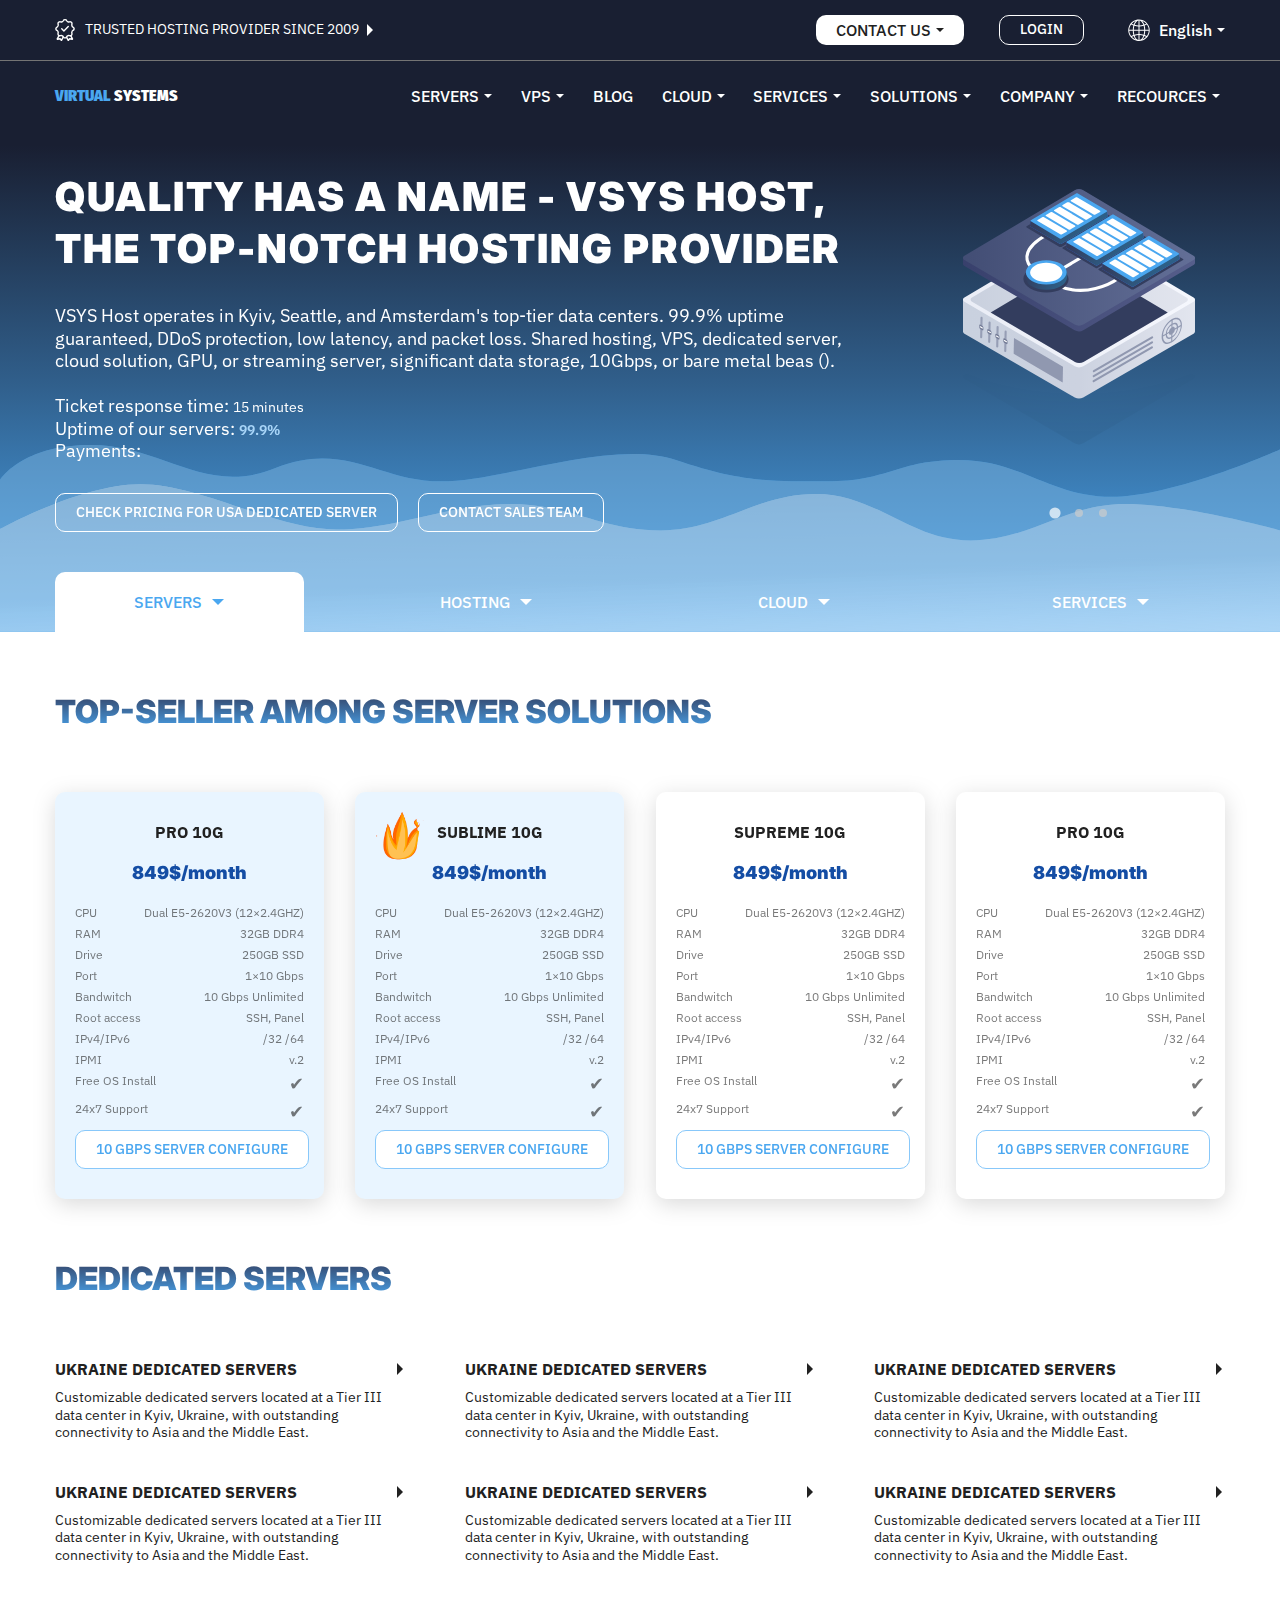
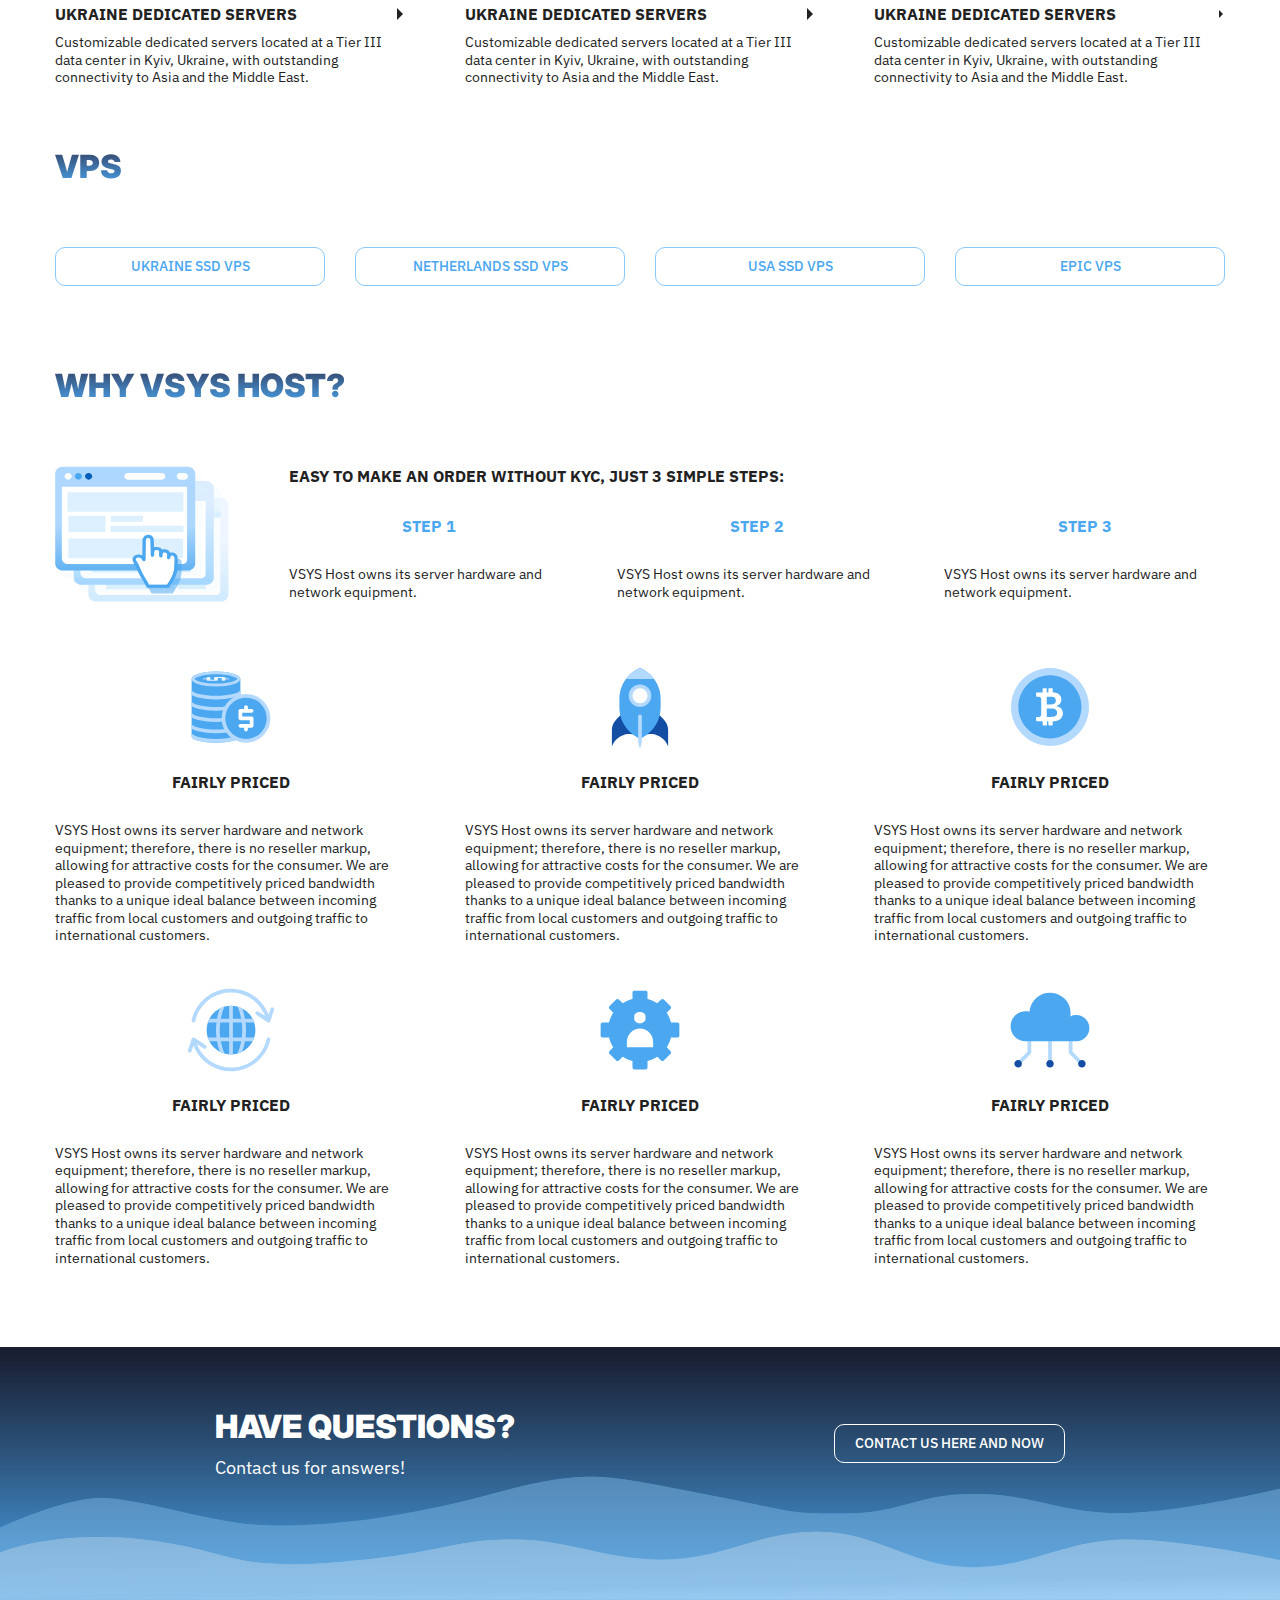
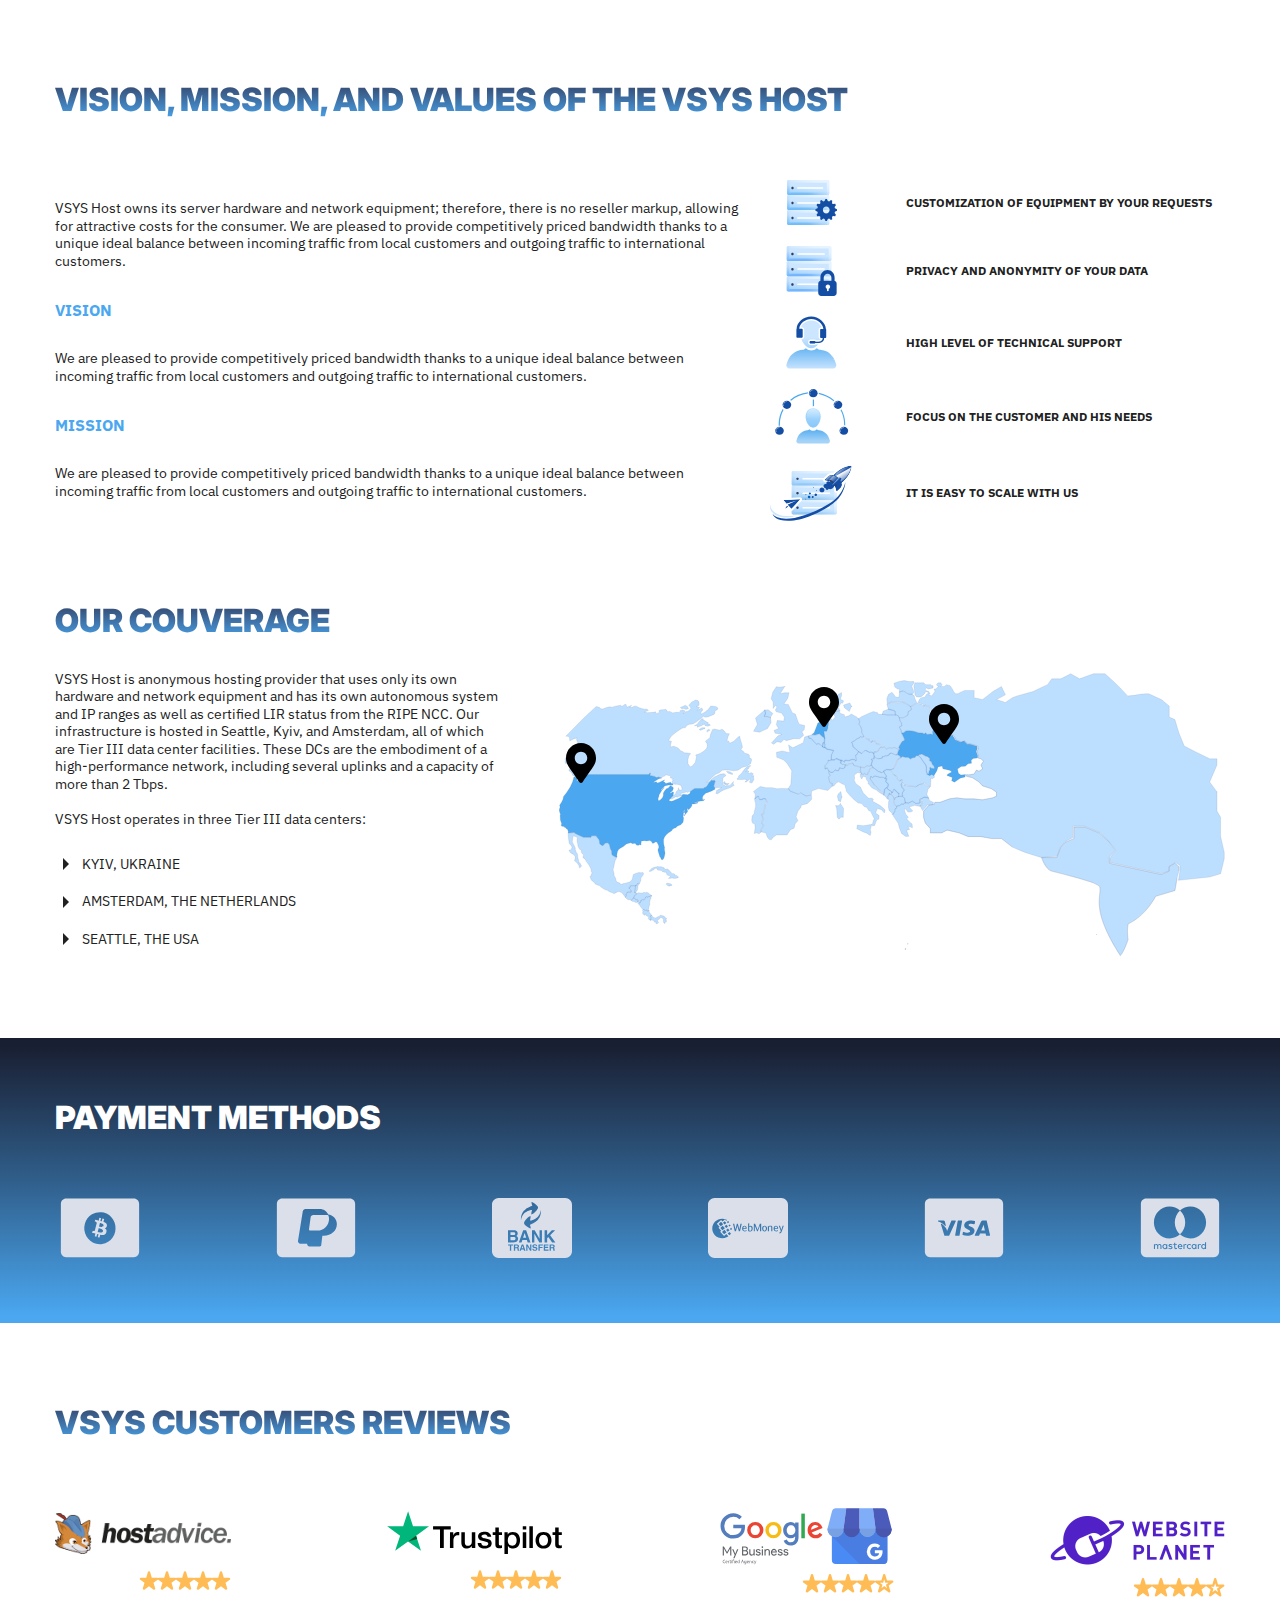
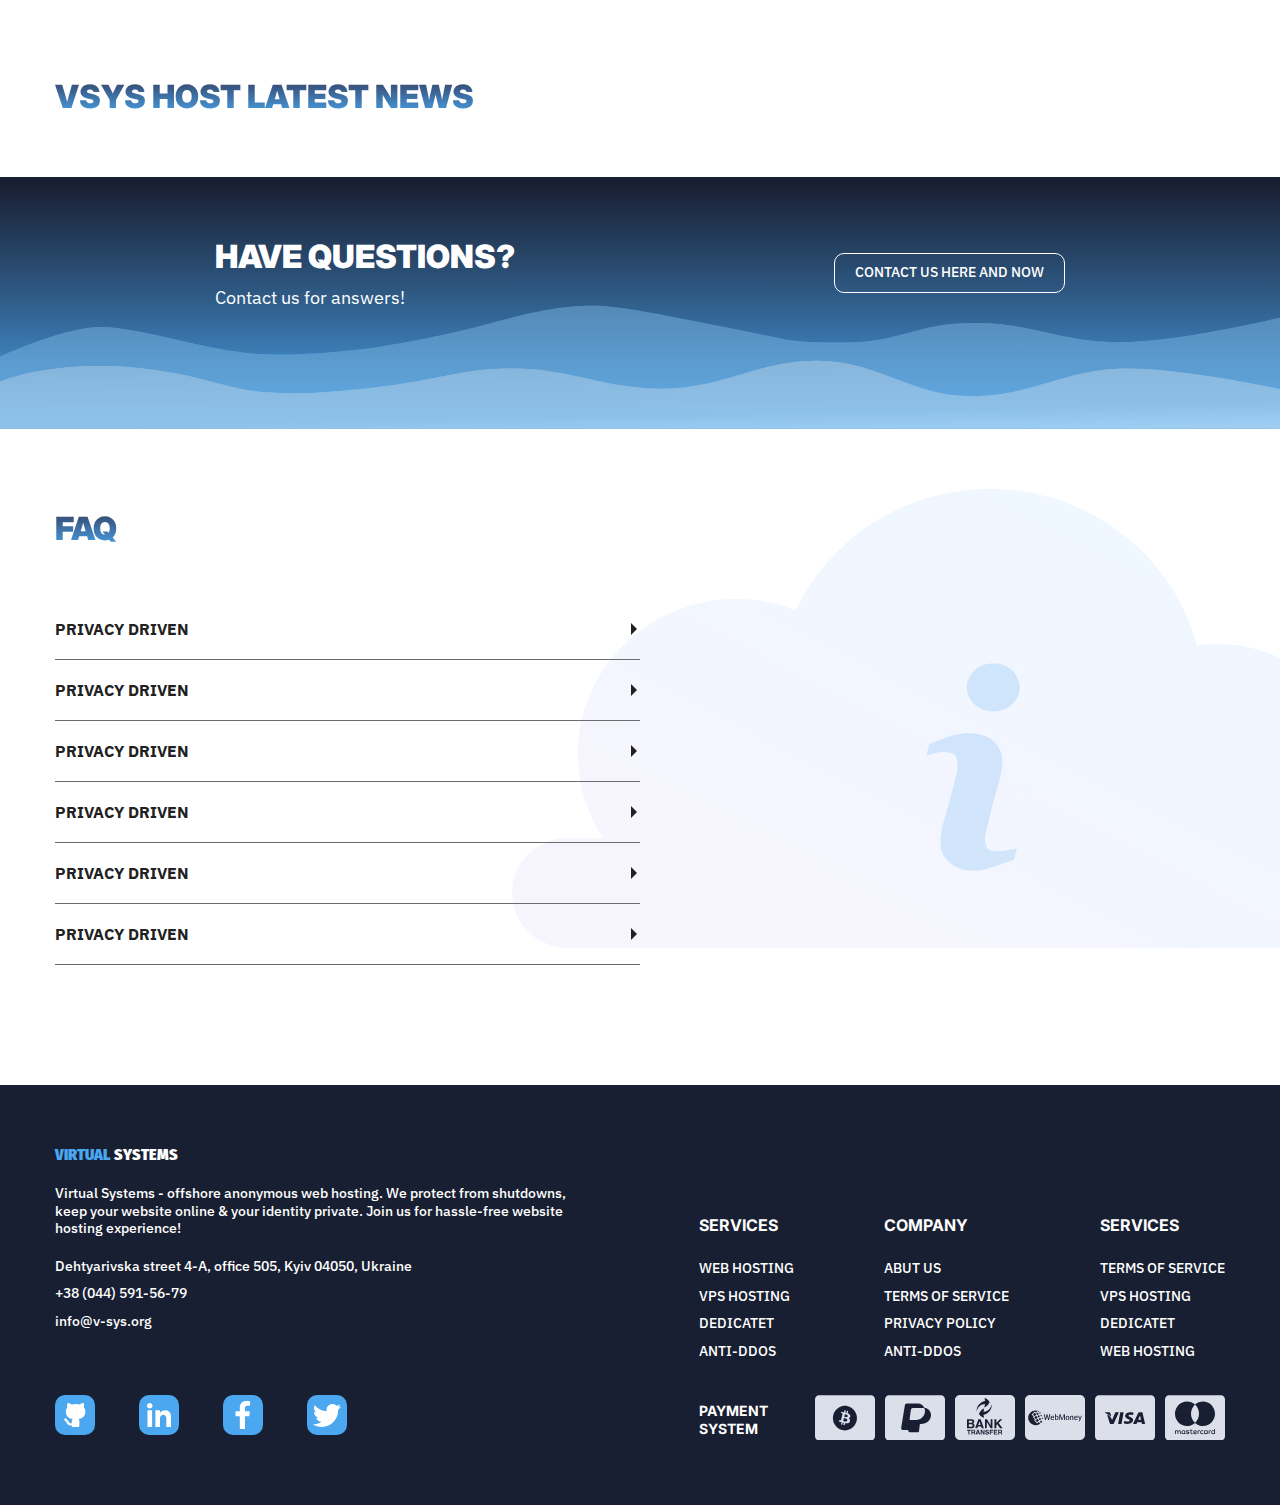
==== commit e3fea4ae: "0702 2023" ====
--- a/index.html
+++ b/index.html
@@ -500,163 +500,169 @@
 
     <!-- Main  -->
 
-    <!-- <main id="main-body">
+    <main id="main-body">
       <div class="container">
-        <div class="row"> -->
-    <!-- Hero -->
-
-    <section class="hero">
-      <div class="hero__background"></div>
-
-      <div class="vsys-container section">
-        <div class="splide">
-          <div class="splide__track">
-            <ul class="splide__list">
-              <li class="splide__slide">
-                <div class="hero__content">
-                  <div class="hero__thumb">
-                    <div class="hero__info">
-                      <h1 class="hero__title">
-                        Quality has a name - Vsys Host,
-                        <span class="hero__title--nowrap"><br /></span>
-                        the top-notch hosting provider
-                      </h1>
-                      <p class="hero__description">
-                        VSYS Host operates in Kyiv, Seattle, and Amsterdam's
-                        top-tier data centers. 99.9% uptime guaranteed, DDoS
-                        protection, low latency, and packet loss. Shared
-                        hosting, VPS, dedicated server, cloud solution, GPU, or
-                        streaming server, significant data storage, 10Gbps, or
-                        bare metal beas ().
-
-                        <br /><br />
-                        Ticket response time:
-                        <span class="text--lightwhite">15 minutes</span><br />
-                        Uptime of our servers:
-                        <span class="text--lightblue">99.9% </span
-                        ><br />Payments:
-                      </p>
-                    </div>
-
-                    <div class="hero__image">
-                      <img
-                        width="222"
-                        class="hero__svg"
-                        src="./images/balancing-blue.svg"
-                        alt="Server illustration"
-                      />
-                    </div>
-                  </div>
-
-                  <div class="hero__buttons">
-                    <a class="button button--transparent" href=""
-                      >CHECK PRICING FOR USA DEDICATED SERVER</a
-                    >
-                    <button class="button button--transparent">
-                      CONTACT SALES TEAM
-                    </button>
-                  </div>
+        <div class="row">
+          <!-- Hero -->
+
+          <section class="hero">
+            <div class="hero__background"></div>
+
+            <div class="vsys-container section">
+              <div class="splide">
+                <div class="splide__track">
+                  <ul class="splide__list">
+                    <li class="splide__slide">
+                      <div class="hero__content">
+                        <div class="hero__thumb">
+                          <div class="hero__info">
+                            <h1 class="hero__title">
+                              Quality has a name - Vsys Host,
+                              <span class="hero__title--nowrap"><br /></span>
+                              the top-notch hosting provider
+                            </h1>
+                            <p class="hero__description">
+                              VSYS Host operates in Kyiv, Seattle, and
+                              Amsterdam's top-tier data centers. 99.9% uptime
+                              guaranteed, DDoS protection, low latency, and
+                              packet loss. Shared hosting, VPS, dedicated
+                              server, cloud solution, GPU, or streaming server,
+                              significant data storage, 10Gbps, or bare metal
+                              beas ().
+
+                              <br /><br />
+                              Ticket response time:
+                              <span class="text--lightwhite">15 minutes</span
+                              ><br />
+                              Uptime of our servers:
+                              <span class="text--lightblue">99.9% </span
+                              ><br />Payments:
+                            </p>
+                          </div>
+
+                          <div class="hero__image">
+                            <img
+                              width="222"
+                              class="hero__svg"
+                              src="./images/balancing-blue.svg"
+                              alt="Server illustration"
+                            />
+                          </div>
+                        </div>
+
+                        <div class="hero__buttons">
+                          <a class="button button--transparent" href=""
+                            >CHECK PRICING FOR USA DEDICATED SERVER</a
+                          >
+                          <button class="button button--transparent">
+                            CONTACT SALES TEAM
+                          </button>
+                        </div>
+                      </div>
+                    </li>
+
+                    <li class="splide__slide">
+                      <div class="hero__content">
+                        <div class="hero__thumb">
+                          <div class="hero__info">
+                            <h1 class="hero__title">
+                              Quality has a name - Vsys Host,
+                              <span class="hero__title--nowrap"></span>
+                              the top-notch hosting provider
+                            </h1>
+                            <p class="hero__description">
+                              VSYS Host operates in Kyiv, Seattle, and
+                              Amsterdam's top-tier data centers. 99.9% uptime
+                              guaranteed, DDoS protection, low latency, and
+                              packet loss.
+
+                              <br /><br />
+                              Ticket response time:
+                              <span class="text--lightwhite">15 minutes</span
+                              ><br />
+                              Uptime of our servers:
+                              <span class="text--lightblue">99.9% </span
+                              ><br />Payments:
+                            </p>
+                          </div>
+
+                          <div class="hero__image">
+                            <img
+                              width="222"
+                              class="hero__svg"
+                              src="./images/balancing-blue.svg"
+                              alt="Server illustration"
+                            />
+                          </div>
+                        </div>
+
+                        <div class="hero__buttons">
+                          <a class="button button--transparent" href=""
+                            >CHECK PRICING FOR USA DEDICATED SERVER</a
+                          >
+                          <button class="button button--transparent">
+                            CONTACT SALES TEAM
+                          </button>
+                        </div>
+                      </div>
+                    </li>
+
+                    <li class="splide__slide">
+                      <div class="hero__content">
+                        <div class="hero__thumb">
+                          <div class="hero__info">
+                            <h1 class="hero__title">
+                              Quality has a name - Vsys Host,
+                              <span class="hero__title--nowrap"></span>
+                              the top-notch hosting provider
+                            </h1>
+                            <p class="hero__description">
+                              VSYS Host operates in Kyiv, Seattle, and
+                              Amsterdam's top-tier data centers. 99.9% uptime
+                              guaranteed, DDoS protection, low latency, and
+                              packet loss. Shared hosting, VPS, dedicated
+                              server, cloud solution, GPU, or streaming server,
+                              significant data storage, 10Gbps, or bare metal
+                              beas ().
+
+                              <br /><br />
+                              Ticket response time:
+                              <span class="text--lightwhite">15 minutes</span
+                              ><br />
+                              Uptime of our servers:
+                              <span class="text--lightblue">99.9% </span
+                              ><br />Payments:
+                            </p>
+                          </div>
+
+                          <div class="hero__image">
+                            <img
+                              width="222"
+                              class="hero__svg"
+                              src="./images/balancing-blue.svg"
+                              alt="Server illustration"
+                            />
+                          </div>
+                        </div>
+
+                        <div class="hero__buttons">
+                          <a class="button button--transparent" href=""
+                            >CHECK PRICING FOR USA DEDICATED SERVER</a
+                          >
+                          <button class="button button--transparent">
+                            CONTACT SALES TEAM
+                          </button>
+                        </div>
+                      </div>
+                    </li>
+                  </ul>
                 </div>
-              </li>
-
-              <li class="splide__slide">
-                <div class="hero__content">
-                  <div class="hero__thumb">
-                    <div class="hero__info">
-                      <h1 class="hero__title">
-                        Quality has a name - Vsys Host,
-                        <span class="hero__title--nowrap"></span>
-                        the top-notch hosting provider
-                      </h1>
-                      <p class="hero__description">
-                        VSYS Host operates in Kyiv, Seattle, and Amsterdam's
-                        top-tier data centers. 99.9% uptime guaranteed, DDoS
-                        protection, low latency, and packet loss.
-
-                        <br /><br />
-                        Ticket response time:
-                        <span class="text--lightwhite">15 minutes</span><br />
-                        Uptime of our servers:
-                        <span class="text--lightblue">99.9% </span
-                        ><br />Payments:
-                      </p>
-                    </div>
-
-                    <div class="hero__image">
-                      <img
-                        width="222"
-                        class="hero__svg"
-                        src="./images/balancing-blue.svg"
-                        alt="Server illustration"
-                      />
-                    </div>
-                  </div>
-
-                  <div class="hero__buttons">
-                    <a class="button button--transparent" href=""
-                      >CHECK PRICING FOR USA DEDICATED SERVER</a
-                    >
-                    <button class="button button--transparent">
-                      CONTACT SALES TEAM
-                    </button>
-                  </div>
-                </div>
-              </li>
-
-              <li class="splide__slide">
-                <div class="hero__content">
-                  <div class="hero__thumb">
-                    <div class="hero__info">
-                      <h1 class="hero__title">
-                        Quality has a name - Vsys Host,
-                        <span class="hero__title--nowrap"></span>
-                        the top-notch hosting provider
-                      </h1>
-                      <p class="hero__description">
-                        VSYS Host operates in Kyiv, Seattle, and Amsterdam's
-                        top-tier data centers. 99.9% uptime guaranteed, DDoS
-                        protection, low latency, and packet loss. Shared
-                        hosting, VPS, dedicated server, cloud solution, GPU, or
-                        streaming server, significant data storage, 10Gbps, or
-                        bare metal beas ().
-
-                        <br /><br />
-                        Ticket response time:
-                        <span class="text--lightwhite">15 minutes</span><br />
-                        Uptime of our servers:
-                        <span class="text--lightblue">99.9% </span
-                        ><br />Payments:
-                      </p>
-                    </div>
-
-                    <div class="hero__image">
-                      <img
-                        width="222"
-                        class="hero__svg"
-                        src="./images/balancing-blue.svg"
-                        alt="Server illustration"
-                      />
-                    </div>
-                  </div>
-
-                  <div class="hero__buttons">
-                    <a class="button button--transparent" href=""
-                      >CHECK PRICING FOR USA DEDICATED SERVER</a
-                    >
-                    <button class="button button--transparent">
-                      CONTACT SALES TEAM
-                    </button>
-                  </div>
-                </div>
-              </li>
-            </ul>
-          </div>
-        </div>
-      </div>
-
-      <!-- swiper slider -->
-
-      <!-- <div class="container section">
+              </div>
+            </div>
+
+            <!-- swiper slider -->
+
+            <!-- <div class="container section">
           <div class="slider__viewbox swiper">
             <ul class="slider-content swiper-wrapper">
               <li class="slider__container swiper-slide">
@@ -808,1330 +814,1424 @@
 
           </div>
         </div> -->
-    </section>
-
-    <!-- Services  -->
-
-    <section class="services">
-      <div class="vsys-container">
-        <div class="services__container">
-          <input
-            checked
-            type="radio"
-            name="services_menu_toggle"
-            id="servers_button"
-            class="services-menu__button"
-          />
-
-          <input
-            type="radio"
-            name="services_menu_toggle"
-            id="hosting_button"
-            class="services-menu__button"
-          />
-
-          <input
-            type="radio"
-            name="services_menu_toggle"
-            id="cloud_button"
-            class="services-menu__button"
-          />
-
-          <input
-            type="radio"
-            name="services_menu_toggle"
-            id="services_button"
-            class="services-menu__button"
-          />
-
-          <ul class="services-menu">
-            <li class="services-menu__item">
-              <label
-                tabindex="0"
-                for="servers_button"
-                class="services-menu__label"
-                >Servers <span class="menu-arrow--big"></span
-              ></label>
-            </li>
-
-            <li class="services-menu__item">
-              <label
-                tabindex="0"
-                for="hosting_button"
-                class="services-menu__label"
-                >Hosting <span class="menu-arrow--big"></span>
-              </label>
-            </li>
-
-            <li class="services-menu__item">
-              <label
-                tabindex="0"
-                for="cloud_button"
-                class="services-menu__label"
-                >Cloud <span class="menu-arrow--big"></span
-              ></label>
-            </li>
-
-            <li class="services-menu__item">
-              <label
-                tabindex="0"
-                for="services_button"
-                class="services-menu__label"
-                >Services <span class="menu-arrow--big"></span
-              ></label>
-            </li>
-          </ul>
-
-          <div id="serversContent">
-            <h2 class="section-title section-title--gradient">
-              TOP-SELLER AMONG SERVER SOLUTIONS
-            </h2>
-
-            <ul class="services-cards__list">
-              <li class="services-cards__item services-cards__item--blue">
-                <h3 class="section-subtitle services-cards__title">Pro 10G</h3>
-                <p class="services-cards__price">849$/month</p>
-
-                <ul>
-                  <li>
-                    <p class="services-cards__info">
-                      CPU<span class="services-cards__value"
-                        >Dual E5-2620V3 (12×2.4GHZ)</span
-                      >
-                    </p>
-                  </li>
-
-                  <li>
-                    <p class="services-cards__info">
-                      RAM<span class="services-cards__value">32GB DDR4</span>
-                    </p>
-                  </li>
-
-                  <li>
-                    <p class="services-cards__info">
-                      Drive<span class="services-cards__value">250GB SSD</span>
-                    </p>
-                  </li>
-                  <li>
-                    <p class="services-cards__info">
-                      Port<span class="services-cards__value">1×10 Gbps</span>
-                    </p>
-                  </li>
-
-                  <li>
-                    <p class="services-cards__info">
-                      Bandwitch<span class="services-cards__value"
-                        >10 Gbps Unlimited</span
-                      >
-                    </p>
-                  </li>
-
-                  <li>
-                    <p class="services-cards__info">
-                      Root access<span class="services-cards__value"
-                        >SSH, Panel</span
-                      >
-                    </p>
-                  </li>
-
-                  <li>
-                    <p class="services-cards__info">
-                      IPv4/IPv6<span class="services-cards__value"
-                        >/32 /64</span
-                      >
-                    </p>
-                  </li>
-
-                  <li>
-                    <p class="services-cards__info">
-                      IPMI<span class="services-cards__value">v.2</span>
-                    </p>
-                  </li>
-
-                  <li>
-                    <p class="services-cards__info">
-                      Free OS Install<span
-                        class="services-cards__value services-cards__checkmark"
-                        >&#10004;</span
-                      >
-                    </p>
-                  </li>
-
-                  <li>
-                    <p class="services-cards__info">
-                      24x7 Support<span
-                        class="services-cards__value services-cards__checkmark"
-                        >&#10004;</span
-                      >
-                    </p>
+          </section>
+
+          <!-- Services  -->
+
+          <section class="services">
+            <div class="vsys-container">
+              <div class="services__container">
+                <input
+                  checked
+                  type="radio"
+                  name="services_menu_toggle"
+                  id="servers_button"
+                  class="services-menu__button"
+                />
+
+                <input
+                  type="radio"
+                  name="services_menu_toggle"
+                  id="hosting_button"
+                  class="services-menu__button"
+                />
+
+                <input
+                  type="radio"
+                  name="services_menu_toggle"
+                  id="cloud_button"
+                  class="services-menu__button"
+                />
+
+                <input
+                  type="radio"
+                  name="services_menu_toggle"
+                  id="services_button"
+                  class="services-menu__button"
+                />
+
+                <ul class="services-menu">
+                  <li class="services-menu__item">
+                    <label
+                      tabindex="0"
+                      for="servers_button"
+                      class="services-menu__label"
+                      >Servers <span class="menu-arrow--big"></span
+                    ></label>
+                  </li>
+
+                  <li class="services-menu__item">
+                    <label
+                      tabindex="0"
+                      for="hosting_button"
+                      class="services-menu__label"
+                      >Hosting <span class="menu-arrow--big"></span>
+                    </label>
+                  </li>
+
+                  <li class="services-menu__item">
+                    <label
+                      tabindex="0"
+                      for="cloud_button"
+                      class="services-menu__label"
+                      >Cloud <span class="menu-arrow--big"></span
+                    ></label>
+                  </li>
+
+                  <li class="services-menu__item">
+                    <label
+                      tabindex="0"
+                      for="services_button"
+                      class="services-menu__label"
+                      >Services <span class="menu-arrow--big"></span
+                    ></label>
                   </li>
                 </ul>
 
-                <a href="#" class="button button-sm button--light"
-                  >10 GBPS SERVER CONFIGURE</a
-                >
-              </li>
-
-              <li class="services-cards__item services-cards__item--blue">
+                <div id="serversContent">
+                  <h2 class="section-title section-title--gradient">
+                    TOP-SELLER AMONG SERVER SOLUTIONS
+                  </h2>
+
+                  <ul class="services-cards__list">
+                    <li class="services-cards__item services-cards__item--blue">
+                      <h3 class="section-subtitle services-cards__title">
+                        Pro 10G
+                      </h3>
+                      <p class="services-cards__price">849$/month</p>
+
+                      <ul>
+                        <li>
+                          <p class="services-cards__info">
+                            CPU<span class="services-cards__value"
+                              >Dual E5-2620V3 (12×2.4GHZ)</span
+                            >
+                          </p>
+                        </li>
+
+                        <li>
+                          <p class="services-cards__info">
+                            RAM<span class="services-cards__value"
+                              >32GB DDR4</span
+                            >
+                          </p>
+                        </li>
+
+                        <li>
+                          <p class="services-cards__info">
+                            Drive<span class="services-cards__value"
+                              >250GB SSD</span
+                            >
+                          </p>
+                        </li>
+                        <li>
+                          <p class="services-cards__info">
+                            Port<span class="services-cards__value"
+                              >1×10 Gbps</span
+                            >
+                          </p>
+                        </li>
+
+                        <li>
+                          <p class="services-cards__info">
+                            Bandwitch<span class="services-cards__value"
+                              >10 Gbps Unlimited</span
+                            >
+                          </p>
+                        </li>
+
+                        <li>
+                          <p class="services-cards__info">
+                            Root access<span class="services-cards__value"
+                              >SSH, Panel</span
+                            >
+                          </p>
+                        </li>
+
+                        <li>
+                          <p class="services-cards__info">
+                            IPv4/IPv6<span class="services-cards__value"
+                              >/32 /64</span
+                            >
+                          </p>
+                        </li>
+
+                        <li>
+                          <p class="services-cards__info">
+                            IPMI<span class="services-cards__value">v.2</span>
+                          </p>
+                        </li>
+
+                        <li>
+                          <p class="services-cards__info">
+                            Free OS Install<span
+                              class="services-cards__value services-cards__checkmark"
+                              >&#10004;</span
+                            >
+                          </p>
+                        </li>
+
+                        <li>
+                          <p class="services-cards__info">
+                            24x7 Support<span
+                              class="services-cards__value services-cards__checkmark"
+                              >&#10004;</span
+                            >
+                          </p>
+                        </li>
+                      </ul>
+
+                      <a href="#" class="button button-sm button--light"
+                        >10 GBPS SERVER CONFIGURE</a
+                      >
+                    </li>
+
+                    <li class="services-cards__item services-cards__item--blue">
+                      <img
+                        class="hotprice-gif"
+                        width="70"
+                        src="./images/fire.gif"
+                        alt="Hotprice gif animation"
+                      />
+                      <h3 class="section-subtitle services-cards__title">
+                        Sublime 10G
+                      </h3>
+                      <p class="services-cards__price">849$/month</p>
+
+                      <ul>
+                        <li>
+                          <p class="services-cards__info">
+                            CPU<span class="services-cards__value"
+                              >Dual E5-2620V3 (12×2.4GHZ)</span
+                            >
+                          </p>
+                        </li>
+
+                        <li>
+                          <p class="services-cards__info">
+                            RAM<span class="services-cards__value"
+                              >32GB DDR4</span
+                            >
+                          </p>
+                        </li>
+
+                        <li>
+                          <p class="services-cards__info">
+                            Drive<span class="services-cards__value"
+                              >250GB SSD</span
+                            >
+                          </p>
+                        </li>
+                        <li>
+                          <p class="services-cards__info">
+                            Port<span class="services-cards__value"
+                              >1×10 Gbps</span
+                            >
+                          </p>
+                        </li>
+
+                        <li>
+                          <p class="services-cards__info">
+                            Bandwitch<span class="services-cards__value"
+                              >10 Gbps Unlimited</span
+                            >
+                          </p>
+                        </li>
+
+                        <li>
+                          <p class="services-cards__info">
+                            Root access<span class="services-cards__value"
+                              >SSH, Panel</span
+                            >
+                          </p>
+                        </li>
+
+                        <li>
+                          <p class="services-cards__info">
+                            IPv4/IPv6<span class="services-cards__value"
+                              >/32 /64</span
+                            >
+                          </p>
+                        </li>
+
+                        <li>
+                          <p class="services-cards__info">
+                            IPMI<span class="services-cards__value">v.2</span>
+                          </p>
+                        </li>
+
+                        <li>
+                          <p class="services-cards__info">
+                            Free OS Install<span
+                              class="services-cards__value services-cards__checkmark"
+                              >&#10004;</span
+                            >
+                          </p>
+                        </li>
+
+                        <li>
+                          <p class="services-cards__info">
+                            24x7 Support<span
+                              class="services-cards__value services-cards__checkmark"
+                              >&#10004;</span
+                            >
+                          </p>
+                        </li>
+                      </ul>
+
+                      <a href="#" class="button button-sm button--light"
+                        >10 GBPS SERVER CONFIGURE</a
+                      >
+                    </li>
+
+                    <li
+                      class="services-cards__item services-cards__item--white"
+                    >
+                      <h3 class="section-subtitle services-cards__title">
+                        Supreme 10G
+                      </h3>
+                      <p class="services-cards__price">849$/month</p>
+
+                      <ul>
+                        <li>
+                          <p class="services-cards__info">
+                            CPU<span class="services-cards__value"
+                              >Dual E5-2620V3 (12×2.4GHZ)</span
+                            >
+                          </p>
+                        </li>
+
+                        <li>
+                          <p class="services-cards__info">
+                            RAM<span class="services-cards__value"
+                              >32GB DDR4</span
+                            >
+                          </p>
+                        </li>
+
+                        <li>
+                          <p class="services-cards__info">
+                            Drive<span class="services-cards__value"
+                              >250GB SSD</span
+                            >
+                          </p>
+                        </li>
+                        <li>
+                          <p class="services-cards__info">
+                            Port<span class="services-cards__value"
+                              >1×10 Gbps</span
+                            >
+                          </p>
+                        </li>
+
+                        <li>
+                          <p class="services-cards__info">
+                            Bandwitch<span class="services-cards__value"
+                              >10 Gbps Unlimited</span
+                            >
+                          </p>
+                        </li>
+
+                        <li>
+                          <p class="services-cards__info">
+                            Root access<span class="services-cards__value"
+                              >SSH, Panel</span
+                            >
+                          </p>
+                        </li>
+
+                        <li>
+                          <p class="services-cards__info">
+                            IPv4/IPv6<span class="services-cards__value"
+                              >/32 /64</span
+                            >
+                          </p>
+                        </li>
+
+                        <li>
+                          <p class="services-cards__info">
+                            IPMI<span class="services-cards__value">v.2</span>
+                          </p>
+                        </li>
+
+                        <li>
+                          <p class="services-cards__info">
+                            Free OS Install<span
+                              class="services-cards__value services-cards__checkmark"
+                              >&#10004;</span
+                            >
+                          </p>
+                        </li>
+
+                        <li>
+                          <p class="services-cards__info">
+                            24x7 Support<span
+                              class="services-cards__value services-cards__checkmark"
+                              >&#10004;</span
+                            >
+                          </p>
+                        </li>
+                      </ul>
+
+                      <a href="#" class="button button-sm button--light"
+                        >10 GBPS SERVER CONFIGURE</a
+                      >
+                    </li>
+
+                    <li
+                      class="services-cards__item services-cards__item--white"
+                    >
+                      <h3 class="section-subtitle services-cards__title">
+                        Pro 10G
+                      </h3>
+                      <p class="services-cards__price">849$/month</p>
+
+                      <ul>
+                        <li>
+                          <p class="services-cards__info">
+                            CPU<span class="services-cards__value"
+                              >Dual E5-2620V3 (12×2.4GHZ)</span
+                            >
+                          </p>
+                        </li>
+
+                        <li>
+                          <p class="services-cards__info">
+                            RAM<span class="services-cards__value"
+                              >32GB DDR4</span
+                            >
+                          </p>
+                        </li>
+
+                        <li>
+                          <p class="services-cards__info">
+                            Drive<span class="services-cards__value"
+                              >250GB SSD</span
+                            >
+                          </p>
+                        </li>
+                        <li>
+                          <p class="services-cards__info">
+                            Port<span class="services-cards__value"
+                              >1×10 Gbps</span
+                            >
+                          </p>
+                        </li>
+
+                        <li>
+                          <p class="services-cards__info">
+                            Bandwitch<span class="services-cards__value"
+                              >10 Gbps Unlimited</span
+                            >
+                          </p>
+                        </li>
+
+                        <li>
+                          <p class="services-cards__info">
+                            Root access<span class="services-cards__value"
+                              >SSH, Panel</span
+                            >
+                          </p>
+                        </li>
+
+                        <li>
+                          <p class="services-cards__info">
+                            IPv4/IPv6<span class="services-cards__value"
+                              >/32 /64</span
+                            >
+                          </p>
+                        </li>
+
+                        <li>
+                          <p class="services-cards__info">
+                            IPMI<span class="services-cards__value">v.2</span>
+                          </p>
+                        </li>
+
+                        <li>
+                          <p class="services-cards__info">
+                            Free OS Install<span
+                              class="services-cards__value services-cards__checkmark"
+                              >&#10004;</span
+                            >
+                          </p>
+                        </li>
+
+                        <li>
+                          <p class="services-cards__info">
+                            24x7 Support<span
+                              class="services-cards__value services-cards__checkmark"
+                              >&#10004;</span
+                            >
+                          </p>
+                        </li>
+                      </ul>
+
+                      <a href="#" class="button button-sm button--light"
+                        >10 GBPS SERVER CONFIGURE</a
+                      >
+                    </li>
+                  </ul>
+
+                  <h2 class="section-title section-title--gradient">
+                    Dedicated Servers
+                  </h2>
+
+                  <ul class="services-dedicated__list">
+                    <li class="services-dedicated__item">
+                      <a href="#">
+                        <h3 class="section-subtitle services-dedicated__title">
+                          UKRAINE DEDICATED SERVERS
+                          <span
+                            class="menu-arrow menu-arrow--right menu-arrow--big"
+                          ></span>
+                        </h3>
+                        <p class="services-dedicated__text">
+                          Customizable dedicated servers located at a Tier III
+                          data center in Kyiv, Ukraine, with outstanding
+                          connectivity to Asia and the Middle East.
+                        </p></a
+                      >
+                    </li>
+
+                    <li class="services-dedicated__item">
+                      <a href="#">
+                        <h3 class="section-subtitle services-dedicated__title">
+                          UKRAINE DEDICATED SERVERS
+                          <span
+                            class="menu-arrow menu-arrow--right menu-arrow--big"
+                          ></span>
+                        </h3>
+                        <p class="services-dedicated__text">
+                          Customizable dedicated servers located at a Tier III
+                          data center in Kyiv, Ukraine, with outstanding
+                          connectivity to Asia and the Middle East.
+                        </p></a
+                      >
+                    </li>
+
+                    <li class="services-dedicated__item">
+                      <a href="#">
+                        <h3 class="section-subtitle services-dedicated__title">
+                          UKRAINE DEDICATED SERVERS
+                          <span
+                            class="menu-arrow menu-arrow--right menu-arrow--big"
+                          ></span>
+                        </h3>
+                        <p class="services-dedicated__text">
+                          Customizable dedicated servers located at a Tier III
+                          data center in Kyiv, Ukraine, with outstanding
+                          connectivity to Asia and the Middle East.
+                        </p></a
+                      >
+                    </li>
+
+                    <li class="services-dedicated__item">
+                      <a href="#">
+                        <h3 class="section-subtitle services-dedicated__title">
+                          UKRAINE DEDICATED SERVERS
+                          <span
+                            class="menu-arrow menu-arrow--right menu-arrow--big"
+                          ></span>
+                        </h3>
+                        <p class="services-dedicated__text">
+                          Customizable dedicated servers located at a Tier III
+                          data center in Kyiv, Ukraine, with outstanding
+                          connectivity to Asia and the Middle East.
+                        </p></a
+                      >
+                    </li>
+
+                    <li class="services-dedicated__item">
+                      <a href="#">
+                        <h3 class="section-subtitle services-dedicated__title">
+                          UKRAINE DEDICATED SERVERS
+                          <span
+                            class="menu-arrow menu-arrow--right menu-arrow--big"
+                          ></span>
+                        </h3>
+                        <p class="services-dedicated__text">
+                          Customizable dedicated servers located at a Tier III
+                          data center in Kyiv, Ukraine, with outstanding
+                          connectivity to Asia and the Middle East.
+                        </p></a
+                      >
+                    </li>
+
+                    <li class="services-dedicated__item">
+                      <a href="#">
+                        <h3 class="section-subtitle services-dedicated__title">
+                          UKRAINE DEDICATED SERVERS
+                          <span
+                            class="menu-arrow menu-arrow--right menu-arrow--big"
+                          ></span>
+                        </h3>
+                        <p class="services-dedicated__text">
+                          Customizable dedicated servers located at a Tier III
+                          data center in Kyiv, Ukraine, with outstanding
+                          connectivity to Asia and the Middle East.
+                        </p></a
+                      >
+                    </li>
+
+                    <li class="services-dedicated__item">
+                      <a href="#">
+                        <h3 class="section-subtitle services-dedicated__title">
+                          UKRAINE DEDICATED SERVERS
+                          <span
+                            class="menu-arrow menu-arrow--right menu-arrow--big"
+                          ></span>
+                        </h3>
+                        <p class="services-dedicated__text">
+                          Customizable dedicated servers located at a Tier III
+                          data center in Kyiv, Ukraine, with outstanding
+                          connectivity to Asia and the Middle East.
+                        </p></a
+                      >
+                    </li>
+
+                    <li class="services-dedicated__item">
+                      <a href="#">
+                        <h3 class="section-subtitle services-dedicated__title">
+                          UKRAINE DEDICATED SERVERS
+                          <span
+                            class="menu-arrow menu-arrow--right menu-arrow--big"
+                          ></span>
+                        </h3>
+                        <p class="services-dedicated__text">
+                          Customizable dedicated servers located at a Tier III
+                          data center in Kyiv, Ukraine, with outstanding
+                          connectivity to Asia and the Middle East.
+                        </p></a
+                      >
+                    </li>
+
+                    <li class="services-dedicated__item">
+                      <a href="#">
+                        <h3 class="section-subtitle services-dedicated__title">
+                          UKRAINE DEDICATED SERVERS
+                          <span class="menu-arrow menu-arrow--right"></span>
+                        </h3>
+                        <p class="services-dedicated__text">
+                          Customizable dedicated servers located at a Tier III
+                          data center in Kyiv, Ukraine, with outstanding
+                          connectivity to Asia and the Middle East.
+                        </p></a
+                      >
+                    </li>
+                  </ul>
+
+                  <h2 class="section-title section-title--gradient">VPS</h2>
+
+                  <ul class="services-vps__list">
+                    <li class="services-vps__item">
+                      <a class="button button-sm button--light" href="#"
+                        >Ukraine SSD VPS</a
+                      >
+                    </li>
+                    <li class="services-vps__item">
+                      <a class="button button-sm button--light" href="#"
+                        >Netherlands SSD VPS</a
+                      >
+                    </li>
+                    <li class="services-vps__item">
+                      <a class="button button-sm button--light" href="#"
+                        >usa SSD VPS</a
+                      >
+                    </li>
+                    <li class="services-vps__item">
+                      <a class="button button-sm button--light" href="#"
+                        >epic VPS</a
+                      >
+                    </li>
+                  </ul>
+                </div>
+
+                <div id="hostingContent">Hosting</div>
+
+                <div id="cloudContent">Cloud</div>
+
+                <div id="servicesContent">
+                  <ul class="services-content__list">
+                    <li class="services-content__item">
+                      <h3 class="section-subtitle services-content__title">
+                        SAAS - XTREAM UI PANEL
+                      </h3>
+                      <p>
+                        Customizable dedicated servers located at a Tier III
+                        data center in Kyiv, Ukraine, with outstanding
+                        connectivity to Asia and the Middle East.
+                      </p>
+                      <a
+                        class="services-content__button button button-sm btn-grad"
+                        href="#"
+                        >Call to action</a
+                      >
+                    </li>
+
+                    <li class="services-content__item">
+                      <h3 class="section-subtitle services-content__title">
+                        DDOS PROTECTION
+                      </h3>
+                      <p>
+                        Customizable dedicated servers located at a Tier III
+                        data center in Kyiv, Ukraine, with outstanding
+                        connectivity to Asia and the Middle East.
+                      </p>
+                      <a
+                        class="services-content__button button button-sm btn-grad"
+                        href="#"
+                        >Call
+                      </a>
+                    </li>
+
+                    <li class="services-content__item">
+                      <h3 class="section-subtitle services-content__title">
+                        CRYPTO PAYMENT PROCESSOR
+                      </h3>
+                      <p>
+                        Customizable dedicated servers located at a Tier III
+                        data center in Kyiv, Ukraine, with outstanding
+                        connectivity to Asia and the Middle East.
+                      </p>
+                      <a
+                        class="services-content__button button button-sm btn-grad"
+                        href="#"
+                        >Call to action</a
+                      >
+                    </li>
+
+                    <li class="services-content__item">
+                      <h3 class="section-subtitle services-content__title">
+                        colocation
+                      </h3>
+                      <p>
+                        Customizable dedicated servers located at a Tier III
+                        data center in Kyiv, Ukraine, with outstanding
+                        connectivity to Asia and the Middle East.
+                      </p>
+                      <a
+                        class="services-content__button button button-sm btn-grad"
+                        href="#"
+                        >Call to action</a
+                      >
+                    </li>
+                  </ul>
+                </div>
+              </div>
+            </div>
+          </section>
+
+          <!-- Advantages  -->
+
+          <section class="advantages">
+            <div class="vsys-container">
+              <h2 class="section-title section-title--gradient">
+                Why vsys host?
+              </h2>
+
+              <div class="advantages-steps">
                 <img
-                  class="hotprice-gif"
-                  width="70"
-                  src="./images/fire.gif"
-                  alt="Hotprice gif animation"
+                  src="./images/advantages-illustratuon_0.svg"
+                  alt="Illustration"
                 />
-                <h3 class="section-subtitle services-cards__title">
-                  Sublime 10G
-                </h3>
-                <p class="services-cards__price">849$/month</p>
-
-                <ul>
-                  <li>
-                    <p class="services-cards__info">
-                      CPU<span class="services-cards__value"
-                        >Dual E5-2620V3 (12×2.4GHZ)</span
-                      >
-                    </p>
-                  </li>
-
-                  <li>
-                    <p class="services-cards__info">
-                      RAM<span class="services-cards__value">32GB DDR4</span>
-                    </p>
-                  </li>
-
-                  <li>
-                    <p class="services-cards__info">
-                      Drive<span class="services-cards__value">250GB SSD</span>
-                    </p>
-                  </li>
-                  <li>
-                    <p class="services-cards__info">
-                      Port<span class="services-cards__value">1×10 Gbps</span>
-                    </p>
-                  </li>
-
-                  <li>
-                    <p class="services-cards__info">
-                      Bandwitch<span class="services-cards__value"
-                        >10 Gbps Unlimited</span
-                      >
-                    </p>
-                  </li>
-
-                  <li>
-                    <p class="services-cards__info">
-                      Root access<span class="services-cards__value"
-                        >SSH, Panel</span
-                      >
-                    </p>
-                  </li>
-
-                  <li>
-                    <p class="services-cards__info">
-                      IPv4/IPv6<span class="services-cards__value"
-                        >/32 /64</span
-                      >
-                    </p>
-                  </li>
-
-                  <li>
-                    <p class="services-cards__info">
-                      IPMI<span class="services-cards__value">v.2</span>
-                    </p>
-                  </li>
-
-                  <li>
-                    <p class="services-cards__info">
-                      Free OS Install<span
-                        class="services-cards__value services-cards__checkmark"
-                        >&#10004;</span
-                      >
-                    </p>
-                  </li>
-
-                  <li>
-                    <p class="services-cards__info">
-                      24x7 Support<span
-                        class="services-cards__value services-cards__checkmark"
-                        >&#10004;</span
-                      >
-                    </p>
-                  </li>
-                </ul>
-
-                <a href="#" class="button button-sm button--light"
-                  >10 GBPS SERVER CONFIGURE</a
-                >
-              </li>
-
-              <li class="services-cards__item services-cards__item--white">
-                <h3 class="section-subtitle services-cards__title">
-                  Supreme 10G
-                </h3>
-                <p class="services-cards__price">849$/month</p>
-
-                <ul>
-                  <li>
-                    <p class="services-cards__info">
-                      CPU<span class="services-cards__value"
-                        >Dual E5-2620V3 (12×2.4GHZ)</span
-                      >
-                    </p>
-                  </li>
-
-                  <li>
-                    <p class="services-cards__info">
-                      RAM<span class="services-cards__value">32GB DDR4</span>
-                    </p>
-                  </li>
-
-                  <li>
-                    <p class="services-cards__info">
-                      Drive<span class="services-cards__value">250GB SSD</span>
-                    </p>
-                  </li>
-                  <li>
-                    <p class="services-cards__info">
-                      Port<span class="services-cards__value">1×10 Gbps</span>
-                    </p>
-                  </li>
-
-                  <li>
-                    <p class="services-cards__info">
-                      Bandwitch<span class="services-cards__value"
-                        >10 Gbps Unlimited</span
-                      >
-                    </p>
-                  </li>
-
-                  <li>
-                    <p class="services-cards__info">
-                      Root access<span class="services-cards__value"
-                        >SSH, Panel</span
-                      >
-                    </p>
-                  </li>
-
-                  <li>
-                    <p class="services-cards__info">
-                      IPv4/IPv6<span class="services-cards__value"
-                        >/32 /64</span
-                      >
-                    </p>
-                  </li>
-
-                  <li>
-                    <p class="services-cards__info">
-                      IPMI<span class="services-cards__value">v.2</span>
-                    </p>
-                  </li>
-
-                  <li>
-                    <p class="services-cards__info">
-                      Free OS Install<span
-                        class="services-cards__value services-cards__checkmark"
-                        >&#10004;</span
-                      >
-                    </p>
-                  </li>
-
-                  <li>
-                    <p class="services-cards__info">
-                      24x7 Support<span
-                        class="services-cards__value services-cards__checkmark"
-                        >&#10004;</span
-                      >
-                    </p>
-                  </li>
-                </ul>
-
-                <a href="#" class="button button-sm button--light"
-                  >10 GBPS SERVER CONFIGURE</a
-                >
-              </li>
-
-              <li class="services-cards__item services-cards__item--white">
-                <h3 class="section-subtitle services-cards__title">Pro 10G</h3>
-                <p class="services-cards__price">849$/month</p>
-
-                <ul>
-                  <li>
-                    <p class="services-cards__info">
-                      CPU<span class="services-cards__value"
-                        >Dual E5-2620V3 (12×2.4GHZ)</span
-                      >
-                    </p>
-                  </li>
-
-                  <li>
-                    <p class="services-cards__info">
-                      RAM<span class="services-cards__value">32GB DDR4</span>
-                    </p>
-                  </li>
-
-                  <li>
-                    <p class="services-cards__info">
-                      Drive<span class="services-cards__value">250GB SSD</span>
-                    </p>
-                  </li>
-                  <li>
-                    <p class="services-cards__info">
-                      Port<span class="services-cards__value">1×10 Gbps</span>
-                    </p>
-                  </li>
-
-                  <li>
-                    <p class="services-cards__info">
-                      Bandwitch<span class="services-cards__value"
-                        >10 Gbps Unlimited</span
-                      >
-                    </p>
-                  </li>
-
-                  <li>
-                    <p class="services-cards__info">
-                      Root access<span class="services-cards__value"
-                        >SSH, Panel</span
-                      >
-                    </p>
-                  </li>
-
-                  <li>
-                    <p class="services-cards__info">
-                      IPv4/IPv6<span class="services-cards__value"
-                        >/32 /64</span
-                      >
-                    </p>
-                  </li>
-
-                  <li>
-                    <p class="services-cards__info">
-                      IPMI<span class="services-cards__value">v.2</span>
-                    </p>
-                  </li>
-
-                  <li>
-                    <p class="services-cards__info">
-                      Free OS Install<span
-                        class="services-cards__value services-cards__checkmark"
-                        >&#10004;</span
-                      >
-                    </p>
-                  </li>
-
-                  <li>
-                    <p class="services-cards__info">
-                      24x7 Support<span
-                        class="services-cards__value services-cards__checkmark"
-                        >&#10004;</span
-                      >
-                    </p>
-                  </li>
-                </ul>
-
-                <a href="#" class="button button-sm button--light"
-                  >10 GBPS SERVER CONFIGURE</a
-                >
-              </li>
-            </ul>
-
-            <h2 class="section-title section-title--gradient">
-              Dedicated Servers
-            </h2>
-
-            <ul class="services-dedicated__list">
-              <li class="services-dedicated__item">
-                <a href="#">
-                  <h3 class="section-subtitle services-dedicated__title">
-                    UKRAINE DEDICATED SERVERS
-                    <span
-                      class="menu-arrow menu-arrow--right menu-arrow--big"
-                    ></span>
+                <div>
+                  <h3 class="section-subtitle">
+                    EASY TO MAKE AN ORDER WITHOUT KYC, JUST 3 simple steps:
+                  </h3>
+                  <ul class="advantages-steps__list">
+                    <li class="advantages-steps__item">
+                      <h4
+                        class="section-subtitle section-subtitle--blue advantages__subtitle"
+                      >
+                        STEP 1
+                      </h4>
+                      <p>
+                        VSYS Host owns its server hardware and network
+                        equipment.
+                      </p>
+                    </li>
+                    <li class="advantages-steps__item">
+                      <h4
+                        class="section-subtitle section-subtitle--blue advantages__subtitle"
+                      >
+                        STEP 2
+                      </h4>
+                      <p>
+                        VSYS Host owns its server hardware and network
+                        equipment.
+                      </p>
+                    </li>
+                    <li class="advantages-steps__item">
+                      <h4
+                        class="section-subtitle section-subtitle--blue advantages__subtitle"
+                      >
+                        STEP 3
+                      </h4>
+                      <p>
+                        VSYS Host owns its server hardware and network
+                        equipment.
+                      </p>
+                    </li>
+                  </ul>
+                </div>
+              </div>
+
+              <ul class="advantages__list">
+                <li class="advantages__item">
+                  <svg class="advantages__image" width="90px" height="90px">
+                    <use
+                      class="advantages__svg"
+                      href="./images/sprite.svg#advantages-image_1"
+                    ></use>
+                  </svg>
+                  <h3 class="section-subtitle advantages__subtitle">
+                    FAIRLY PRICED
                   </h3>
                   <p>
-                    Customizable dedicated servers located at a Tier III data
-                    center in Kyiv, Ukraine, with outstanding connectivity to
-                    Asia and the Middle East.
-                  </p></a
-                >
-              </li>
-
-              <li class="services-dedicated__item">
-                <a href="#">
-                  <h3 class="section-subtitle services-dedicated__title">
-                    UKRAINE DEDICATED SERVERS
-                    <span
-                      class="menu-arrow menu-arrow--right menu-arrow--big"
-                    ></span>
+                    VSYS Host owns its server hardware and network equipment;
+                    therefore, there is no reseller markup, allowing for
+                    attractive costs for the consumer. We are pleased to provide
+                    competitively priced bandwidth thanks to a unique ideal
+                    balance between incoming traffic from local customers and
+                    outgoing traffic to international customers.
+                  </p>
+                </li>
+                <li class="advantages__item">
+                  <svg class="advantages__image" width="90px" height="90px">
+                    <use
+                      class="advantages__svg"
+                      href="./images/sprite.svg#advantages-image_2"
+                    ></use>
+                  </svg>
+                  <h3 class="section-subtitle advantages__subtitle">
+                    FAIRLY PRICED
                   </h3>
                   <p>
-                    Customizable dedicated servers located at a Tier III data
-                    center in Kyiv, Ukraine, with outstanding connectivity to
-                    Asia and the Middle East.
-                  </p></a
-                >
-              </li>
-
-              <li class="services-dedicated__item">
-                <a href="#">
-                  <h3 class="section-subtitle services-dedicated__title">
-                    UKRAINE DEDICATED SERVERS
-                    <span
-                      class="menu-arrow menu-arrow--right menu-arrow--big"
-                    ></span>
+                    VSYS Host owns its server hardware and network equipment;
+                    therefore, there is no reseller markup, allowing for
+                    attractive costs for the consumer. We are pleased to provide
+                    competitively priced bandwidth thanks to a unique ideal
+                    balance between incoming traffic from local customers and
+                    outgoing traffic to international customers.
+                  </p>
+                </li>
+                <li class="advantages__item">
+                  <svg class="advantages__image" width="90px" height="90px">
+                    <use
+                      class="advantages__svg"
+                      href="./images/sprite.svg#advantages-image_3"
+                    ></use>
+                  </svg>
+                  <h3 class="section-subtitle advantages__subtitle">
+                    FAIRLY PRICED
                   </h3>
                   <p>
-                    Customizable dedicated servers located at a Tier III data
-                    center in Kyiv, Ukraine, with outstanding connectivity to
-                    Asia and the Middle East.
-                  </p></a
-                >
-              </li>
-
-              <li class="services-dedicated__item">
-                <a href="#">
-                  <h3 class="section-subtitle services-dedicated__title">
-                    UKRAINE DEDICATED SERVERS
-                    <span
-                      class="menu-arrow menu-arrow--right menu-arrow--big"
-                    ></span>
+                    VSYS Host owns its server hardware and network equipment;
+                    therefore, there is no reseller markup, allowing for
+                    attractive costs for the consumer. We are pleased to provide
+                    competitively priced bandwidth thanks to a unique ideal
+                    balance between incoming traffic from local customers and
+                    outgoing traffic to international customers.
+                  </p>
+                </li>
+                <li class="advantages__item">
+                  <svg class="advantages__image" width="90px" height="90px">
+                    <use
+                      class="advantages__svg"
+                      href="./images/sprite.svg#advantages-image_4"
+                    ></use>
+                  </svg>
+                  <h3 class="section-subtitle advantages__subtitle">
+                    FAIRLY PRICED
                   </h3>
                   <p>
-                    Customizable dedicated servers located at a Tier III data
-                    center in Kyiv, Ukraine, with outstanding connectivity to
-                    Asia and the Middle East.
-                  </p></a
-                >
-              </li>
-
-              <li class="services-dedicated__item">
-                <a href="#">
-                  <h3 class="section-subtitle services-dedicated__title">
-                    UKRAINE DEDICATED SERVERS
-                    <span
-                      class="menu-arrow menu-arrow--right menu-arrow--big"
-                    ></span>
+                    VSYS Host owns its server hardware and network equipment;
+                    therefore, there is no reseller markup, allowing for
+                    attractive costs for the consumer. We are pleased to provide
+                    competitively priced bandwidth thanks to a unique ideal
+                    balance between incoming traffic from local customers and
+                    outgoing traffic to international customers.
+                  </p>
+                </li>
+                <li class="advantages__item">
+                  <svg class="advantages__image" width="90px" height="90px">
+                    <use
+                      class="advantages__svg"
+                      href="./images/sprite.svg#advantages-image_5"
+                    ></use>
+                  </svg>
+                  <h3 class="section-subtitle advantages__subtitle">
+                    FAIRLY PRICED
                   </h3>
                   <p>
-                    Customizable dedicated servers located at a Tier III data
-                    center in Kyiv, Ukraine, with outstanding connectivity to
-                    Asia and the Middle East.
-                  </p></a
-                >
-              </li>
-
-              <li class="services-dedicated__item">
-                <a href="#">
-                  <h3 class="section-subtitle services-dedicated__title">
-                    UKRAINE DEDICATED SERVERS
-                    <span
-                      class="menu-arrow menu-arrow--right menu-arrow--big"
-                    ></span>
+                    VSYS Host owns its server hardware and network equipment;
+                    therefore, there is no reseller markup, allowing for
+                    attractive costs for the consumer. We are pleased to provide
+                    competitively priced bandwidth thanks to a unique ideal
+                    balance between incoming traffic from local customers and
+                    outgoing traffic to international customers.
+                  </p>
+                </li>
+                <li class="advantages__item">
+                  <svg class="advantages__image" width="90px" height="90px">
+                    <use
+                      class="advantages__svg"
+                      href="./images/sprite.svg#advantages-image_6"
+                    ></use>
+                  </svg>
+                  <h3 class="section-subtitle advantages__subtitle">
+                    FAIRLY PRICED
                   </h3>
                   <p>
-                    Customizable dedicated servers located at a Tier III data
-                    center in Kyiv, Ukraine, with outstanding connectivity to
-                    Asia and the Middle East.
-                  </p></a
-                >
-              </li>
-
-              <li class="services-dedicated__item">
-                <a href="#">
-                  <h3 class="section-subtitle services-dedicated__title">
-                    UKRAINE DEDICATED SERVERS
+                    VSYS Host owns its server hardware and network equipment;
+                    therefore, there is no reseller markup, allowing for
+                    attractive costs for the consumer. We are pleased to provide
+                    competitively priced bandwidth thanks to a unique ideal
+                    balance between incoming traffic from local customers and
+                    outgoing traffic to international customers.
+                  </p>
+                </li>
+              </ul>
+            </div>
+          </section>
+
+          <!-- Have questions?  -->
+
+          <section class="contact">
+            <div class="contact__background-img"></div>
+            <div class="vsys-container contact__container">
+              <div>
+                <h2 class="section-title section-title--white">
+                  Have questions?
+                </h2>
+                <p class="contact__call">Contact us for answers!</p>
+              </div>
+
+              <a class="button button--transparent" href="#"
+                >CONTACT US HERE AND NOW</a
+              >
+            </div>
+          </section>
+
+          <!-- Vision, mission, and values of the VSYS HOST -->
+
+          <section class="values">
+            <div class="vsys-container">
+              <h2 class="section-title section-title--gradient">
+                Vision, mission, and values of the VSYS HOST
+              </h2>
+              <div class="values__box">
+                <div class="values__content--1">
+                  <p>
+                    VSYS Host owns its server hardware and network equipment;
+                    therefore, there is no reseller markup, allowing for
+                    attractive costs for the consumer. We are pleased to provide
+                    competitively priced bandwidth thanks to a unique ideal
+                    balance between incoming traffic from local customers and
+                    outgoing traffic to international customers.
+                  </p>
+
+                  <div class="">
+                    <h3 class="section-subtitle section-subtitle--blue">
+                      Vision
+                    </h3>
+                    <p>
+                      We are pleased to provide competitively priced bandwidth
+                      thanks to a unique ideal balance between incoming traffic
+                      from local customers and outgoing traffic to international
+                      customers.
+                    </p>
+                  </div>
+
+                  <div>
+                    <h3 class="section-subtitle section-subtitle--blue">
+                      Mission
+                    </h3>
+                    <p>
+                      We are pleased to provide competitively priced bandwidth
+                      thanks to a unique ideal balance between incoming traffic
+                      from local customers and outgoing traffic to international
+                      customers.
+                    </p>
+                  </div>
+                </div>
+
+                <div class="values__content--2">
+                  <!-- <h3 class="section-subtitle section-subtitle--blue">Values</h3> -->
+
+                  <ul class="values__list__content">
+                    <li class="values__item">
+                      <div class="values__illusrtation">
+                        <img
+                          class="values__svg"
+                          src="./images/value-illustration_1.svg"
+                          alt="Value illustration"
+                        />
+                      </div>
+                      <h4
+                        class="section-subtitle values__text values__text--before values__text--before_1"
+                      >
+                        CUSTOMIZATION OF EQUIPMENT BY YOUR REQUESTS
+                      </h4>
+                    </li>
+
+                    <li class="values__item">
+                      <div class="values__illusrtation">
+                        <img
+                          class="values__svg"
+                          src="./images/value-illustration_2.svg"
+                          alt="Value illustration"
+                        />
+                      </div>
+                      <h4
+                        class="section-subtitle values__text values__text--before values__text--before_2"
+                      >
+                        PRIVACY AND ANONYMITY OF YOUR DATA
+                      </h4>
+                    </li>
+
+                    <li class="values__item">
+                      <div class="values__illusrtation">
+                        <img
+                          class="values__svg"
+                          src="./images/value-illustration_3.svg"
+                          alt="Value illustration"
+                        />
+                      </div>
+                      <h4
+                        class="section-subtitle values__text values__text--before values__text--before_3"
+                      >
+                        HIGH LEVEL OF TECHNICAL SUPPORT
+                      </h4>
+                    </li>
+
+                    <li class="values__item">
+                      <div class="values__illusrtation">
+                        <img
+                          class="values__svg"
+                          src="./images/value-illustration_4.svg"
+                          alt="Value illustration"
+                        />
+                      </div>
+                      <h4
+                        class="section-subtitle values__text values__text--before values__text--before_4"
+                      >
+                        FOCUS ON THE CUSTOMER AND HIS NEEDS
+                      </h4>
+                    </li>
+
+                    <li class="values__item">
+                      <div class="values__illusrtation">
+                        <img
+                          class="values__svg"
+                          src="./images/value-illustration_5.svg"
+                          alt="Value illustration"
+                        />
+                      </div>
+                      <h4
+                        class="section-subtitle values__text values__text--before values__text--before_5"
+                      >
+                        IT IS EASY TO SCALE WITH US
+                      </h4>
+                    </li>
+                  </ul>
+                </div>
+              </div>
+            </div>
+          </section>
+
+          <!-- Our couverage  -->
+
+          <section class="couverage">
+            <div class="vsys-container">
+              <h2 class="section-title section-title--gradient">
+                Our couverage
+              </h2>
+              <div class="couverage__content">
+                <div class="couverage__description">
+                  <p>
+                    VSYS Host is anonymous hosting provider that uses only its
+                    own hardware and network equipment and has its own
+                    autonomous system and IP ranges as well as certified LIR
+                    status from the RIPE NCC. Our infrastructure is hosted in
+                    Seattle, Kyiv, and Amsterdam, all of which are Tier III data
+                    center facilities. These DCs are the embodiment of a
+                    high-performance network, including several uplinks and a
+                    capacity of more than 2 Tbps. <br /><br />
+                    VSYS Host operates in three Tier III data centers:<br /><br />
+                  </p>
+                  <ul class="couverage__list">
+                    <li class="couverage__item couverage__item--kyiv">
+                      <p class="couverage__name">
+                        <span
+                          class="menu-arrow menu-arrow--right menu-arrow--big"
+                        ></span
+                        >KYIV, UKRAINE
+                      </p>
+                    </li>
+                    <li class="couverage__item couverage__item--amsterdam">
+                      <p class="couverage__name">
+                        <span
+                          class="menu-arrow menu-arrow--right menu-arrow--big"
+                        ></span
+                        >AMSTERDAM, THE NETHERLANDS
+                      </p>
+                    </li>
+                    <li class="couverage__item couverage__item--seattle">
+                      <p class="couverage__name">
+                        <span
+                          class="menu-arrow menu-arrow--right menu-arrow--big"
+                        ></span
+                        >SEATTLE, THE USA
+                      </p>
+                    </li>
+                  </ul>
+                </div>
+                <div class="couverage__map">
+                  <img
+                    class="couverage__svg"
+                    src="./images/map.svg"
+                    alt="Map"
+                  />
+                  <svg
+                    class="couverage__marker couverage__marker--kyiv"
+                    width="30px"
+                    height="40px"
+                  >
+                    <use href="./images/sprite.svg#map-marker"></use>
+                  </svg>
+
+                  <svg
+                    class="couverage__marker couverage__marker--amsterdam"
+                    width="30px"
+                    height="40px"
+                  >
+                    <use href="./images/sprite.svg#map-marker"></use>
+                  </svg>
+
+                  <svg
+                    class="couverage__marker couverage__marker--seattle"
+                    width="30px"
+                    height="40px"
+                  >
+                    <use href="./images/sprite.svg#map-marker"></use>
+                  </svg>
+                </div>
+              </div>
+            </div>
+          </section>
+
+          <!-- Payment methods -->
+
+          <section class="payment">
+            <div class="vsys-container">
+              <h2 class="section-title section-title--white">
+                Payment methods
+              </h2>
+              <ul class="payment__list">
+                <li class="payment__item">
+                  <svg width="90px" height="60px" class="payment__img">
+                    <use
+                      width="90px"
+                      height="60px"
+                      class="payment__svg"
+                      href="./images/sprite.svg#payment-bitcoin"
+                    ></use>
+                  </svg>
+                </li>
+                <li class="payment__item">
+                  <svg width="90px" height="60px" class="payment__img">
+                    <use
+                      width="90px"
+                      height="60px"
+                      class="payment__svg"
+                      href="./images/sprite.svg#payment-paypal"
+                    ></use>
+                  </svg>
+                </li>
+                <li class="payment__item">
+                  <svg width="90px" height="60px" class="payment__img">
+                    <use
+                      width="90px"
+                      height="60px"
+                      class="payment__svg"
+                      href="./images/sprite.svg#payment-bank-transfer"
+                    ></use>
+                  </svg>
+                </li>
+                <li class="payment__item">
+                  <svg width="90px" height="60px" class="payment__img">
+                    <use
+                      width="90px"
+                      height="60px"
+                      class="payment__svg"
+                      href="./images/sprite.svg#payment-webmoney"
+                    ></use>
+                  </svg>
+                </li>
+                <li class="payment__item">
+                  <svg width="90px" height="60px" class="payment__img">
+                    <use
+                      width="90px"
+                      height="60px"
+                      class="payment__svg"
+                      href="./images/sprite.svg#payment-visa"
+                    ></use>
+                  </svg>
+                </li>
+                <li class="payment__item">
+                  <svg width="90px" height="60px" class="payment__img">
+                    <use
+                      width="90px"
+                      height="60px"
+                      class="payment__svg"
+                      href="./images/sprite.svg#payment-mastercard"
+                    ></use>
+                  </svg>
+                </li>
+              </ul>
+            </div>
+          </section>
+
+          <!-- Customer reviews  -->
+
+          <section class="reviews">
+            <div class="vsys-container">
+              <h2 class="section-title section-title--gradient">
+                VSYS CUSTOMERS REVIEWS
+              </h2>
+
+              <ul class="reviews__list">
+                <li class="reviews__item">
+                  <a class="reviews__link" href="#"
+                    ><img
+                      class="reviews__logo"
+                      src="./images/hostadvice-logo-png.png"
+                      alt="Hostadvice logo"
+                    />
+                    <svg class="reviews__svg--box" width="92px" height="19px">
+                      <use
+                        class="reviews__svg"
+                        href="./images/sprite.svg#5-stars"
+                      ></use>
+                    </svg>
+                  </a>
+                </li>
+                <li class="reviews__item">
+                  <a class="reviews__link" href="#"
+                    ><img
+                      class="reviews__logo"
+                      src="./images/trustpilot-logo-svg.svg"
+                      alt="Trustpilot logo" />
+                    <svg class="reviews__svg--box" width="92px" height="19px">
+                      <use href="./images/sprite.svg#5-stars"></use></svg
+                  ></a>
+                </li>
+                <li class="reviews__item">
+                  <a class="reviews__link" href="#"
+                    ><img
+                      class="reviews__logo"
+                      src="./images/google-my-business-logo-svg.svg"
+                      alt="Google my business logo" />
+                    <svg class="reviews__svg--box" width="92px" height="19px">
+                      <use href="./images/sprite.svg#4-stars"></use></svg
+                  ></a>
+                </li>
+                <li class="reviews__item">
+                  <a class="reviews__link" href="#"
+                    ><img
+                      class="reviews__logo"
+                      src="./images/website-planet-logo-png.png"
+                      alt="Website planet logo" />
+                    <svg class="reviews__svg--box" width="92px" height="19px">
+                      <use href="./images/sprite.svg#4-stars"></use></svg
+                  ></a>
+                </li>
+              </ul>
+            </div>
+          </section>
+
+          <!-- Latest news(blog articles) -->
+
+          <section class="articles">
+            <div class="vsys-container">
+              <h2 class="section-title section-title--gradient">
+                VSYS HOST LATEST NEWS
+              </h2>
+            </div>
+          </section>
+
+          <!-- Have questions?  -->
+
+          <section class="contact">
+            <div class="contact__background-img"></div>
+            <div class="vsys-container contact__container">
+              <div>
+                <h2 class="section-title section-title--white">
+                  Have questions?
+                </h2>
+                <p class="contact__call">Contact us for answers!</p>
+              </div>
+
+              <a class="button button--transparent" href="#"
+                >CONTACT US HERE AND NOW</a
+              >
+            </div>
+          </section>
+
+          <!-- Faq  -->
+
+          <section class="faq">
+            <div class="faq__background"></div>
+            <div class="section vsys-container">
+              <h2 class="section-title section-title--gradient">faq</h2>
+
+              <div class="accordion">
+                <div class="accordion__item">
+                  <button class="accordion__btn section-subtitle" type="button">
+                    PRIVACY DRIVEN
                     <span
-                      class="menu-arrow menu-arrow--right menu-arrow--big"
+                      class="menu-arrow menu-arrow--big menu-arrow--right"
                     ></span>
-                  </h3>
-                  <p>
-                    Customizable dedicated servers located at a Tier III data
-                    center in Kyiv, Ukraine, with outstanding connectivity to
-                    Asia and the Middle East.
-                  </p></a
-                >
-              </li>
-
-              <li class="services-dedicated__item">
-                <a href="#">
-                  <h3 class="section-subtitle services-dedicated__title">
-                    UKRAINE DEDICATED SERVERS
-                    <span
-                      class="menu-arrow menu-arrow--right menu-arrow--big"
-                    ></span>
-                  </h3>
-                  <p>
-                    Customizable dedicated servers located at a Tier III data
-                    center in Kyiv, Ukraine, with outstanding connectivity to
-                    Asia and the Middle East.
-                  </p></a
-                >
-              </li>
-
-              <li class="services-dedicated__item">
-                <a href="#">
-                  <h3 class="section-subtitle services-dedicated__title">
-                    UKRAINE DEDICATED SERVERS
-                    <span class="menu-arrow menu-arrow--right"></span>
-                  </h3>
-                  <p>
-                    Customizable dedicated servers located at a Tier III data
-                    center in Kyiv, Ukraine, with outstanding connectivity to
-                    Asia and the Middle East.
-                  </p></a
-                >
-              </li>
-            </ul>
-
-            <h2 class="section-title section-title--gradient">VPS</h2>
-
-            <ul class="services-vps__list">
-              <li class="services-vps__item">
-                <a class="button button-sm button--light" href="#"
-                  >Ukraine SSD VPS</a
-                >
-              </li>
-              <li class="services-vps__item">
-                <a class="button button-sm button--light" href="#"
-                  >Netherlands SSD VPS</a
-                >
-              </li>
-              <li class="services-vps__item">
-                <a class="button button-sm button--light" href="#"
-                  >usa SSD VPS</a
-                >
-              </li>
-              <li class="services-vps__item">
-                <a class="button button-sm button--light" href="#">epic VPS</a>
-              </li>
-            </ul>
-          </div>
-
-          <div id="hostingContent">Hosting</div>
-
-          <div id="cloudContent">Cloud</div>
-
-          <div id="servicesContent">
-            <ul class="services-content__list">
-              <li class="services-content__item">
-                <h3 class="section-subtitle services-content__title">
-                  SAAS - XTREAM UI PANEL
-                </h3>
-                <p>
-                  Customizable dedicated servers located at a Tier III data
-                  center in Kyiv, Ukraine, with outstanding connectivity to Asia
-                  and the Middle East.
-                </p>
-                <a
-                  class="services-content__button button button-sm btn-grad"
-                  href="#"
-                  >Call to action</a
-                >
-              </li>
-
-              <li class="services-content__item">
-                <h3 class="section-subtitle services-content__title">
-                  DDOS PROTECTION
-                </h3>
-                <p>
-                  Customizable dedicated servers located at a Tier III data
-                  center in Kyiv, Ukraine, with outstanding connectivity to Asia
-                  and the Middle East.
-                </p>
-                <a
-                  class="services-content__button button button-sm btn-grad"
-                  href="#"
-                  >Call
-                </a>
-              </li>
-
-              <li class="services-content__item">
-                <h3 class="section-subtitle services-content__title">
-                  CRYPTO PAYMENT PROCESSOR
-                </h3>
-                <p>
-                  Customizable dedicated servers located at a Tier III data
-                  center in Kyiv, Ukraine, with outstanding connectivity to Asia
-                  and the Middle East.
-                </p>
-                <a
-                  class="services-content__button button button-sm btn-grad"
-                  href="#"
-                  >Call to action</a
-                >
-              </li>
-
-              <li class="services-content__item">
-                <h3 class="section-subtitle services-content__title">
-                  colocation
-                </h3>
-                <p>
-                  Customizable dedicated servers located at a Tier III data
-                  center in Kyiv, Ukraine, with outstanding connectivity to Asia
-                  and the Middle East.
-                </p>
-                <a
-                  class="services-content__button button button-sm btn-grad"
-                  href="#"
-                  >Call to action</a
-                >
-              </li>
-            </ul>
-          </div>
-        </div>
-      </div>
-    </section>
-
-    <!-- Advantages  -->
-
-    <section class="advantages">
-      <div class="vsys-container">
-        <h2 class="section-title section-title--gradient">Why vsys host?</h2>
-
-        <div class="advantages-steps">
-          <img
-            src="./images/advantages-illustratuon_0.svg"
-            alt="Illustration"
-          />
-          <div>
-            <h3 class="section-subtitle">
-              EASY TO MAKE AN ORDER WITHOUT KYC, JUST 3 simple steps:
-            </h3>
-            <ul class="advantages-steps__list">
-              <li class="advantages-steps__item">
-                <h4
-                  class="section-subtitle section-subtitle--blue advantages__subtitle"
-                >
-                  STEP 1
-                </h4>
-                <p>VSYS Host owns its server hardware and network equipment.</p>
-              </li>
-              <li class="advantages-steps__item">
-                <h4
-                  class="section-subtitle section-subtitle--blue advantages__subtitle"
-                >
-                  STEP 2
-                </h4>
-                <p>VSYS Host owns its server hardware and network equipment.</p>
-              </li>
-              <li class="advantages-steps__item">
-                <h4
-                  class="section-subtitle section-subtitle--blue advantages__subtitle"
-                >
-                  STEP 3
-                </h4>
-                <p>VSYS Host owns its server hardware and network equipment.</p>
-              </li>
-            </ul>
-          </div>
-        </div>
-
-        <ul class="advantages__list">
-          <li class="advantages__item">
-            <svg class="advantages__image" width="90px" height="90px">
-              <use
-                class="advantages__svg"
-                href="./images/sprite.svg#advantages-image_1"
-              ></use>
-            </svg>
-            <h3 class="section-subtitle advantages__subtitle">FAIRLY PRICED</h3>
-            <p>
-              VSYS Host owns its server hardware and network equipment;
-              therefore, there is no reseller markup, allowing for attractive
-              costs for the consumer. We are pleased to provide competitively
-              priced bandwidth thanks to a unique ideal balance between incoming
-              traffic from local customers and outgoing traffic to international
-              customers.
-            </p>
-          </li>
-          <li class="advantages__item">
-            <svg class="advantages__image" width="90px" height="90px">
-              <use
-                class="advantages__svg"
-                href="./images/sprite.svg#advantages-image_2"
-              ></use>
-            </svg>
-            <h3 class="section-subtitle advantages__subtitle">FAIRLY PRICED</h3>
-            <p>
-              VSYS Host owns its server hardware and network equipment;
-              therefore, there is no reseller markup, allowing for attractive
-              costs for the consumer. We are pleased to provide competitively
-              priced bandwidth thanks to a unique ideal balance between incoming
-              traffic from local customers and outgoing traffic to international
-              customers.
-            </p>
-          </li>
-          <li class="advantages__item">
-            <svg class="advantages__image" width="90px" height="90px">
-              <use
-                class="advantages__svg"
-                href="./images/sprite.svg#advantages-image_3"
-              ></use>
-            </svg>
-            <h3 class="section-subtitle advantages__subtitle">FAIRLY PRICED</h3>
-            <p>
-              VSYS Host owns its server hardware and network equipment;
-              therefore, there is no reseller markup, allowing for attractive
-              costs for the consumer. We are pleased to provide competitively
-              priced bandwidth thanks to a unique ideal balance between incoming
-              traffic from local customers and outgoing traffic to international
-              customers.
-            </p>
-          </li>
-          <li class="advantages__item">
-            <svg class="advantages__image" width="90px" height="90px">
-              <use
-                class="advantages__svg"
-                href="./images/sprite.svg#advantages-image_4"
-              ></use>
-            </svg>
-            <h3 class="section-subtitle advantages__subtitle">FAIRLY PRICED</h3>
-            <p>
-              VSYS Host owns its server hardware and network equipment;
-              therefore, there is no reseller markup, allowing for attractive
-              costs for the consumer. We are pleased to provide competitively
-              priced bandwidth thanks to a unique ideal balance between incoming
-              traffic from local customers and outgoing traffic to international
-              customers.
-            </p>
-          </li>
-          <li class="advantages__item">
-            <svg class="advantages__image" width="90px" height="90px">
-              <use
-                class="advantages__svg"
-                href="./images/sprite.svg#advantages-image_5"
-              ></use>
-            </svg>
-            <h3 class="section-subtitle advantages__subtitle">FAIRLY PRICED</h3>
-            <p>
-              VSYS Host owns its server hardware and network equipment;
-              therefore, there is no reseller markup, allowing for attractive
-              costs for the consumer. We are pleased to provide competitively
-              priced bandwidth thanks to a unique ideal balance between incoming
-              traffic from local customers and outgoing traffic to international
-              customers.
-            </p>
-          </li>
-          <li class="advantages__item">
-            <svg class="advantages__image" width="90px" height="90px">
-              <use
-                class="advantages__svg"
-                href="./images/sprite.svg#advantages-image_6"
-              ></use>
-            </svg>
-            <h3 class="section-subtitle advantages__subtitle">FAIRLY PRICED</h3>
-            <p>
-              VSYS Host owns its server hardware and network equipment;
-              therefore, there is no reseller markup, allowing for attractive
-              costs for the consumer. We are pleased to provide competitively
-              priced bandwidth thanks to a unique ideal balance between incoming
-              traffic from local customers and outgoing traffic to international
-              customers.
-            </p>
-          </li>
-        </ul>
-      </div>
-    </section>
-
-    <!-- Have questions?  -->
-
-    <section class="contact">
-      <div class="contact__background-img"></div>
-      <div class="vsys-container contact__container">
-        <div>
-          <h2 class="section-title section-title--white">Have questions?</h2>
-          <p class="contact__call">Contact us for answers!</p>
-        </div>
-
-        <a class="button button--transparent" href="#"
-          >CONTACT US HERE AND NOW</a
-        >
-      </div>
-    </section>
-
-    <!-- Vision, mission, and values of the VSYS HOST -->
-
-    <section class="values">
-      <div class="vsys-container">
-        <h2 class="section-title section-title--gradient">
-          Vision, mission, and values of the VSYS HOST
-        </h2>
-        <div class="values__box">
-          <div class="values__content--1">
-            <p>
-              VSYS Host owns its server hardware and network equipment;
-              therefore, there is no reseller markup, allowing for attractive
-              costs for the consumer. We are pleased to provide competitively
-              priced bandwidth thanks to a unique ideal balance between incoming
-              traffic from local customers and outgoing traffic to international
-              customers.
-            </p>
-
-            <div class="">
-              <h3 class="section-subtitle section-subtitle--blue">Vision</h3>
-              <p>
-                We are pleased to provide competitively priced bandwidth thanks
-                to a unique ideal balance between incoming traffic from local
-                customers and outgoing traffic to international customers.
-              </p>
-            </div>
-
-            <div>
-              <h3 class="section-subtitle section-subtitle--blue">Mission</h3>
-              <p>
-                We are pleased to provide competitively priced bandwidth thanks
-                to a unique ideal balance between incoming traffic from local
-                customers and outgoing traffic to international customers.
-              </p>
-            </div>
-          </div>
-
-          <div class="values__content--2">
-            <!-- <h3 class="section-subtitle section-subtitle--blue">Values</h3> -->
-
-            <ul class="values__list__content">
-              <li class="values__item">
-                <div class="values__illusrtation">
-                  <img
-                    class="values__svg"
-                    src="./images/value-illustration_1.svg"
-                    alt="Value illustration"
-                  />
-                </div>
-                <h4
-                  class="section-subtitle values__text values__text--before values__text--before_1"
-                >
-                  CUSTOMIZATION OF EQUIPMENT BY YOUR REQUESTS
-                </h4>
-              </li>
-
-              <li class="values__item">
-                <div class="values__illusrtation">
-                  <img
-                    class="values__svg"
-                    src="./images/value-illustration_2.svg"
-                    alt="Value illustration"
-                  />
-                </div>
-                <h4
-                  class="section-subtitle values__text values__text--before values__text--before_2"
-                >
-                  PRIVACY AND ANONYMITY OF YOUR DATA
-                </h4>
-              </li>
-
-              <li class="values__item">
-                <div class="values__illusrtation">
-                  <img
-                    class="values__svg"
-                    src="./images/value-illustration_3.svg"
-                    alt="Value illustration"
-                  />
-                </div>
-                <h4
-                  class="section-subtitle values__text values__text--before values__text--before_3"
-                >
-                  HIGH LEVEL OF TECHNICAL SUPPORT
-                </h4>
-              </li>
-
-              <li class="values__item">
-                <div class="values__illusrtation">
-                  <img
-                    class="values__svg"
-                    src="./images/value-illustration_4.svg"
-                    alt="Value illustration"
-                  />
-                </div>
-                <h4
-                  class="section-subtitle values__text values__text--before values__text--before_4"
-                >
-                  FOCUS ON THE CUSTOMER AND HIS NEEDS
-                </h4>
-              </li>
-
-              <li class="values__item">
-                <div class="values__illusrtation">
-                  <img
-                    class="values__svg"
-                    src="./images/value-illustration_5.svg"
-                    alt="Value illustration"
-                  />
-                </div>
-                <h4
-                  class="section-subtitle values__text values__text--before values__text--before_5"
-                >
-                  IT IS EASY TO SCALE WITH US
-                </h4>
-              </li>
-            </ul>
-          </div>
-        </div>
-      </div>
-    </section>
-
-    <!-- Our couverage  -->
-
-    <section class="couverage">
-      <div class="vsys-container">
-        <h2 class="section-title section-title--gradient">Our couverage</h2>
-        <div class="couverage__content">
-          <div class="couverage__description">
-            <p>
-              VSYS Host is anonymous hosting provider that uses only its own
-              hardware and network equipment and has its own autonomous system
-              and IP ranges as well as certified LIR status from the RIPE NCC.
-              Our infrastructure is hosted in Seattle, Kyiv, and Amsterdam, all
-              of which are Tier III data center facilities. These DCs are the
-              embodiment of a high-performance network, including several
-              uplinks and a capacity of more than 2 Tbps. <br /><br />
-              VSYS Host operates in three Tier III data centers:<br /><br />
-            </p>
-            <ul class="couverage__list">
-              <li class="couverage__item couverage__item--kyiv">
-                <p class="couverage__name">
-                  <span
-                    class="menu-arrow menu-arrow--right menu-arrow--big"
-                  ></span
-                  >KYIV, UKRAINE
-                </p>
-              </li>
-              <li class="couverage__item couverage__item--amsterdam">
-                <p class="couverage__name">
-                  <span
-                    class="menu-arrow menu-arrow--right menu-arrow--big"
-                  ></span
-                  >AMSTERDAM, THE NETHERLANDS
-                </p>
-              </li>
-              <li class="couverage__item couverage__item--seattle">
-                <p class="couverage__name">
-                  <span
-                    class="menu-arrow menu-arrow--right menu-arrow--big"
-                  ></span
-                  >SEATTLE, THE USA
-                </p>
-              </li>
-            </ul>
-          </div>
-          <div class="couverage__map">
-            <img class="couverage__svg" src="./images/map.svg" alt="Map" />
-            <svg
-              class="couverage__marker couverage__marker--kyiv"
-              width="30px"
-              height="40px"
-            >
-              <use href="./images/sprite.svg#map-marker"></use>
-            </svg>
-
-            <svg
-              class="couverage__marker couverage__marker--amsterdam"
-              width="30px"
-              height="40px"
-            >
-              <use href="./images/sprite.svg#map-marker"></use>
-            </svg>
-
-            <svg
-              class="couverage__marker couverage__marker--seattle"
-              width="30px"
-              height="40px"
-            >
-              <use href="./images/sprite.svg#map-marker"></use>
-            </svg>
-          </div>
-        </div>
-      </div>
-    </section>
-
-    <!-- Payment methods -->
-
-    <section class="payment">
-      <div class="vsys-container">
-        <h2 class="section-title section-title--white">Payment methods</h2>
-        <ul class="payment__list">
-          <li class="payment__item">
-            <svg width="90px" height="60px" class="payment__img">
-              <use
-                width="90px"
-                height="60px"
-                class="payment__svg"
-                href="./images/sprite.svg#payment-bitcoin"
-              ></use>
-            </svg>
-          </li>
-          <li class="payment__item">
-            <svg width="90px" height="60px" class="payment__img">
-              <use
-                width="90px"
-                height="60px"
-                class="payment__svg"
-                href="./images/sprite.svg#payment-paypal"
-              ></use>
-            </svg>
-          </li>
-          <li class="payment__item">
-            <svg width="90px" height="60px" class="payment__img">
-              <use
-                width="90px"
-                height="60px"
-                class="payment__svg"
-                href="./images/sprite.svg#payment-bank-transfer"
-              ></use>
-            </svg>
-          </li>
-          <li class="payment__item">
-            <svg width="90px" height="60px" class="payment__img">
-              <use
-                width="90px"
-                height="60px"
-                class="payment__svg"
-                href="./images/sprite.svg#payment-webmoney"
-              ></use>
-            </svg>
-          </li>
-          <li class="payment__item">
-            <svg width="90px" height="60px" class="payment__img">
-              <use
-                width="90px"
-                height="60px"
-                class="payment__svg"
-                href="./images/sprite.svg#payment-visa"
-              ></use>
-            </svg>
-          </li>
-          <li class="payment__item">
-            <svg width="90px" height="60px" class="payment__img">
-              <use
-                width="90px"
-                height="60px"
-                class="payment__svg"
-                href="./images/sprite.svg#payment-mastercard"
-              ></use>
-            </svg>
-          </li>
-        </ul>
-      </div>
-    </section>
-
-    <!-- Customer reviews  -->
-
-    <section class="reviews">
-      <div class="vsys-container">
-        <h2 class="section-title section-title--gradient">
-          VSYS CUSTOMERS REVIEWS
-        </h2>
-
-        <ul class="reviews__list">
-          <li class="reviews__item">
-            <a class="reviews__link" href="#"
-              ><img
-                class="reviews__logo"
-                src="./images/hostadvice-logo-png.png"
-                alt="Hostadvice logo"
-              />
-              <svg class="reviews__svg--box" width="92px" height="19px">
-                <use
-                  class="reviews__svg"
-                  href="./images/sprite.svg#5-stars"
-                ></use>
-              </svg>
-            </a>
-          </li>
-          <li class="reviews__item">
-            <a class="reviews__link" href="#"
-              ><img
-                class="reviews__logo"
-                src="./images/trustpilot-logo-svg.svg"
-                alt="Trustpilot logo" />
-              <svg class="reviews__svg--box" width="92px" height="19px">
-                <use href="./images/sprite.svg#5-stars"></use></svg
-            ></a>
-          </li>
-          <li class="reviews__item">
-            <a class="reviews__link" href="#"
-              ><img
-                class="reviews__logo"
-                src="./images/google-my-business-logo-svg.svg"
-                alt="Google my business logo" />
-              <svg class="reviews__svg--box" width="92px" height="19px">
-                <use href="./images/sprite.svg#4-stars"></use></svg
-            ></a>
-          </li>
-          <li class="reviews__item">
-            <a class="reviews__link" href="#"
-              ><img
-                class="reviews__logo"
-                src="./images/website-planet-logo-png.png"
-                alt="Website planet logo" />
-              <svg class="reviews__svg--box" width="92px" height="19px">
-                <use href="./images/sprite.svg#4-stars"></use></svg
-            ></a>
-          </li>
-        </ul>
-      </div>
-    </section>
-
-    <!-- Latest news(blog articles) -->
-
-    <section class="articles">
-      <div class="vsys-container">
-        <h2 class="section-title section-title--gradient">
-          VSYS HOST LATEST NEWS
-        </h2>
-      </div>
-    </section>
-
-    <!-- Have questions?  -->
-
-    <section class="contact">
-      <div class="contact__background-img"></div>
-      <div class="vsys-container contact__container">
-        <div>
-          <h2 class="section-title section-title--white">Have questions?</h2>
-          <p class="contact__call">Contact us for answers!</p>
-        </div>
-
-        <a class="button button--transparent" href="#"
-          >CONTACT US HERE AND NOW</a
-        >
-      </div>
-    </section>
-
-    <!-- Faq  -->
-
-    <section class="faq">
-      <div class="faq__background"></div>
-      <div class="section vsys-container">
-        <h2 class="section-title section-title--gradient">faq</h2>
-
-        <div class="accordion">
-          <div class="accordion__item">
-            <button class="accordion__btn section-subtitle" type="button">
-              PRIVACY DRIVEN
-              <span class="menu-arrow menu-arrow--big menu-arrow--right"></span>
-
-              <!-- <svg class="accordion__arrow" width="40px" height="40px">
+
+                    <!-- <svg class="accordion__arrow" width="40px" height="40px">
                   <use
                     class="accordion__svg"
                     href="/images/sprite.svg#big-arrow"
                   ></use>
                 </svg> -->
-            </button>
-
-            <p class="accordion__info">
-              Privacy is fundamental human right. Best way to secure private
-              data is avoid sharing it online! We will never ask for any privacy
-              related data, just enter valid e-mail for communication.
-            </p>
-          </div>
-
-          <div class="accordion__item">
-            <button class="accordion__btn section-subtitle" type="button">
-              PRIVACY DRIVEN
-              <span class="menu-arrow menu-arrow--big menu-arrow--right"></span>
-
-              <!-- <svg class="accordion__arrow" width="40px" height="40px">
+                  </button>
+
+                  <p class="accordion__info">
+                    Privacy is fundamental human right. Best way to secure
+                    private data is avoid sharing it online! We will never ask
+                    for any privacy related data, just enter valid e-mail for
+                    communication.
+                  </p>
+                </div>
+
+                <div class="accordion__item">
+                  <button class="accordion__btn section-subtitle" type="button">
+                    PRIVACY DRIVEN
+                    <span
+                      class="menu-arrow menu-arrow--big menu-arrow--right"
+                    ></span>
+
+                    <!-- <svg class="accordion__arrow" width="40px" height="40px">
                   <use
                     class="accordion__svg"
                     href="/images/sprite.svg#big-arrow"
                   ></use>
                 </svg> -->
-            </button>
-
-            <p class="accordion__info">
-              Privacy is fundamental human right. Best way to secure private
-              data is avoid sharing it online! We will never ask for any privacy
-              related data, just enter valid e-mail for communication.
-            </p>
-          </div>
-
-          <div class="accordion__item">
-            <button class="accordion__btn section-subtitle" type="button">
-              PRIVACY DRIVEN
-              <span class="menu-arrow menu-arrow--big menu-arrow--right"></span>
-
-              <!-- <svg class="accordion__arrow" width="40px" height="40px">
+                  </button>
+
+                  <p class="accordion__info">
+                    Privacy is fundamental human right. Best way to secure
+                    private data is avoid sharing it online! We will never ask
+                    for any privacy related data, just enter valid e-mail for
+                    communication.
+                  </p>
+                </div>
+
+                <div class="accordion__item">
+                  <button class="accordion__btn section-subtitle" type="button">
+                    PRIVACY DRIVEN
+                    <span
+                      class="menu-arrow menu-arrow--big menu-arrow--right"
+                    ></span>
+
+                    <!-- <svg class="accordion__arrow" width="40px" height="40px">
                   <use
                     class="accordion__svg"
                     href="/images/sprite.svg#big-arrow"
                   ></use>
                 </svg> -->
-            </button>
-
-            <p class="accordion__info">
-              Privacy is fundamental human right. Best way to secure private
-              data is avoid sharing it online! We will never ask for any privacy
-              related data, just enter valid e-mail for communication.
-            </p>
-          </div>
-
-          <div class="accordion__item">
-            <button class="accordion__btn section-subtitle" type="button">
-              PRIVACY DRIVEN
-              <span class="menu-arrow menu-arrow--big menu-arrow--right"></span>
-
-              <!-- <svg class="accordion__arrow" width="40px" height="40px">
+                  </button>
+
+                  <p class="accordion__info">
+                    Privacy is fundamental human right. Best way to secure
+                    private data is avoid sharing it online! We will never ask
+                    for any privacy related data, just enter valid e-mail for
+                    communication.
+                  </p>
+                </div>
+
+                <div class="accordion__item">
+                  <button class="accordion__btn section-subtitle" type="button">
+                    PRIVACY DRIVEN
+                    <span
+                      class="menu-arrow menu-arrow--big menu-arrow--right"
+                    ></span>
+
+                    <!-- <svg class="accordion__arrow" width="40px" height="40px">
                   <use
                     class="accordion__svg"
                     href="/images/sprite.svg#big-arrow"
                   ></use>
                 </svg> -->
-            </button>
-
-            <p class="accordion__info">
-              Privacy is fundamental human right. Best way to secure private
-              data is avoid sharing it online! We will never ask for any privacy
-              related data, just enter valid e-mail for communication.
-            </p>
-          </div>
-
-          <div class="accordion__item">
-            <button class="accordion__btn section-subtitle" type="button">
-              PRIVACY DRIVEN
-              <span class="menu-arrow menu-arrow--big menu-arrow--right"></span>
-
-              <!-- <svg class="accordion__arrow" width="40px" height="40px">
+                  </button>
+
+                  <p class="accordion__info">
+                    Privacy is fundamental human right. Best way to secure
+                    private data is avoid sharing it online! We will never ask
+                    for any privacy related data, just enter valid e-mail for
+                    communication.
+                  </p>
+                </div>
+
+                <div class="accordion__item">
+                  <button class="accordion__btn section-subtitle" type="button">
+                    PRIVACY DRIVEN
+                    <span
+                      class="menu-arrow menu-arrow--big menu-arrow--right"
+                    ></span>
+
+                    <!-- <svg class="accordion__arrow" width="40px" height="40px">
                   <use
                     class="accordion__svg"
                     href="/images/sprite.svg#big-arrow"
                   ></use>
                 </svg> -->
-            </button>
-
-            <p class="accordion__info">
-              Privacy is fundamental human right. Best way to secure private
-              data is avoid sharing it online! We will never ask for any privacy
-              related data, just enter valid e-mail for communication.
-            </p>
-          </div>
-
-          <div class="accordion__item">
-            <button class="accordion__btn section-subtitle" type="button">
-              PRIVACY DRIVEN
-              <span class="menu-arrow menu-arrow--big menu-arrow--right"></span>
-
-              <!-- <svg class="accordion__arrow" width="40px" height="40px">
+                  </button>
+
+                  <p class="accordion__info">
+                    Privacy is fundamental human right. Best way to secure
+                    private data is avoid sharing it online! We will never ask
+                    for any privacy related data, just enter valid e-mail for
+                    communication.
+                  </p>
+                </div>
+
+                <div class="accordion__item">
+                  <button class="accordion__btn section-subtitle" type="button">
+                    PRIVACY DRIVEN
+                    <span
+                      class="menu-arrow menu-arrow--big menu-arrow--right"
+                    ></span>
+
+                    <!-- <svg class="accordion__arrow" width="40px" height="40px">
                   <use
                     class="accordion__svg"
                     href="/images/sprite.svg#big-arrow"
                   ></use>
                 </svg> -->
-            </button>
-
-            <p class="accordion__info">
-              Privacy is fundamental human right. Best way to secure private
-              data is avoid sharing it online! We will never ask for any privacy
-              related data, just enter valid e-mail for communication.
-            </p>
-          </div>
+                  </button>
+
+                  <p class="accordion__info">
+                    Privacy is fundamental human right. Best way to secure
+                    private data is avoid sharing it online! We will never ask
+                    for any privacy related data, just enter valid e-mail for
+                    communication.
+                  </p>
+                </div>
+              </div>
+            </div>
+          </section>
         </div>
       </div>
-    </section>
-
-    <!-- </div>
-      </div>
-    </main> -->
+    </main>
+
     <!-- Footer  -->
 
     <footer class="vsys-footer">
--- a/css/main.min.css
+++ b/css/main.min.css
@@ -1,5 +1 @@
-<<<<<<< HEAD
-*{font-family:var(--primary-font);font-size:14px;margin:0;line-height:1.25;padding:0;box-sizing:border-box}body{color:var(--primary-text-color)}ul{list-style:none;margin:0}h1,h2,h3,h4,h5,h6{margin:0}a{text-decoration:none;display:block}a:hover{text-decoration:none}img{display:block;height:auto}p{margin:0}label{margin:0}button:focus{outline:none}.vsys-container{padding-left:15px;padding-right:15px;margin-left:auto;margin-right:auto}@media screen and (min-width: 375px){.vsys-container{width:375px}}@media screen and (min-width: 768px){.vsys-container{width:768px}}@media screen and (min-width: 1200px){.vsys-container{width:1200px}}.section-title{font-family:var(--title-font);text-transform:uppercase;font-weight:900;font-size:32px;margin:0 0 60px 0}.section-title--gradient{background:-webkit-linear-gradient(#333d5e, #4aa7f0);-webkit-background-clip:text;-webkit-text-fill-color:rgba(0,0,0,0)}.section-title--white{color:var(--secondary-text-color)}.section-subtitle{font-size:16px;text-transform:uppercase;color:var(--primary-text-color);font-weight:700}.section-subtitle--blue{color:var(--accent-color)}.services-content__button{margin-top:20px}.menu-arrow{display:inline-block;width:0;height:0;margin-left:5px;border-top:4px dashed;border-top:4px solid\9 ;border-right:4px solid rgba(0,0,0,0);border-left:4px solid rgba(0,0,0,0)}.menu-arrow--big{border-top:6px dashed;border-top:6px solid\9 ;border-right:6px solid rgba(0,0,0,0);border-left:6px solid rgba(0,0,0,0)}.menu-arrow--right{transform:rotate(-90deg)}.menu-arrow--left{transform:rotate(90deg)}.text--lightblue{font-weight:600;color:var(--light-blue-text)}.dropdown__button{border:none;background-color:rgba(0,0,0,0);color:var(--secondary-text-color);font-size:16px;text-transform:uppercase;font-weight:500;padding:15px 5px;align-items:center;display:flex;transition:color var(--timing-function)}.dropdown__button:hover,.dropdown__button:focus{color:var(--accent-color);outline:none}.button{display:flex;justify-content:center;text-align:center;text-transform:uppercase;font-weight:500;padding:10px 20px;border-radius:10px;white-space:nowrap;cursor:pointer;transition:color var(--timing-function),border var(--timing-function),background-color var(--timing-function),background var(--timing-function);height:max-content;width:max-content}.button--transparent{color:var(--secondary-text-color);background-color:rgba(0,0,0,0);border:1px solid var(--primary-background-color);transition:border var(--timing-function),background-color var(--timing-function),color var(--timing-function)}.button--transparent:hover{color:var(--accent-color);background-color:var(--primary-background-color)}.button--sm{padding:5px 20px}.button--white{color:var(--primary-text-color);background-color:var(--primary-background-color)}.button--white:hover,.button--white:focus{color:var(--accent-color);border-color:var(--light-blue-text)}.button--red{color:#f26666;border:1px solid #f26666;background-color:var(--primary-background-color)}.button--red:hover,.button--red:focus{color:var(--secondary-text-color);background-color:#f26666;border-color:var(--light-blue-text)}.button--light{background-color:var(--primary-background-color);color:var(--accent-color);border:1px solid #88c8fa}.button--border{border:none}.button--light:hover,.button--light:focus{background:var(--accent-color);color:var(--secondary-text-color)}.btn-grad{background:linear-gradient(0deg, #144da4, transparent) #144da4;color:var(--secondary-text-color)}.btn-grad:hover,.btn-grad:focus{background:linear-gradient(0deg, #144da4, transparent) #4aa7f0}.dropdown__menu{background-color:var(--secondary-background-color);z-index:1;position:absolute;top:58px;left:0;display:none;padding:0}.dropdown__menu--white{background-color:var(--primary-background-color)}.dropdown--mt14{margin-top:-14px}.dropdown__link{color:var(--secondary-text-color);text-transform:uppercase;white-space:nowrap;padding:10px 15px;transition:background-color var(--timing-function)}.dropdown__link:hover,.dropdown__link:focus{background-color:var(--light-blue-text);color:var(--secondary-background-color)}@media screen and (max-width: 1199px){.dropdown__button{font-size:12px}}.dropdown__button--open+.dropdown__menu{display:block}.dropdown__link--black{color:var(--primary-text-color)}@media screen and (max-width: 767px){.section-title{font-size:24px;margin:0 0 30px 0;text-align:center}.dropdown__link{color:var(--secondary-text-color);transition:color var(--timing-function),background-color var(--timing-function)}.dropdown__link:hover{color:var(--primary-text-color)}.dropdown__button--open~.dropdown__menu{max-height:35rem}.dropdown__button{padding-left:0;padding-right:0;width:100%;justify-content:space-between}.dropdown__menu{background-color:rgba(255,255,255,.1);width:100%;display:block;position:relative;overflow:hidden;max-height:0;transition:max-height var(--timing-function);top:0}}.hotprice-gif{position:absolute;top:0px;left:10px}.display-none{display:none}:root{--primary-font: "IBM Plex Sans", sans-serif;--logo-font: "Fira Sans Condensed", sans-serif;--title-font: "Inter", sans-serif;--buttons-font: "Inter", sans-serif;--primary-text-color: #212121;--secondary-text-color: #ffffff;--light-blue-text: #a8d5f8;--grey-text-color: #6c6c6c;--price-accent-color: #333d5e;--price-card-bcg: #e9f5ff;--accent-color: #4aa7f0;--primary-background-color: #ffffff;--secondary-background-color: #191f32;--opacity-text-color: rgba(255, 255, 255, 0.6);--timing-function: 300ms cubic-bezier(0.2, 0, 0.7, 1)}.page-header{background-color:var(--secondary-background-color);position:sticky;top:-60px;z-index:10}.topbar{padding:10px 0;display:flex;justify-content:space-between;align-items:center;gap:30%}.topbar--bottomline{border-bottom:1px solid #747474}.topbar-quality{color:var(--secondary-text-color);display:flex;align-items:center;width:50%}.topbar-quality__link{color:var(--secondary-text-color);position:relative;white-space:nowrap;display:flex;align-items:center;transition:color var(--timing-function);margin-left:-10px}.topbar-quality__link:hover,.topbar-quality__link:focus{color:var(--light-blue-text)}.topbar-quality__svg{fill:rgba(0,0,0,0);transform:scale(0.8)}.planet-icon{fill:currentColor;transform:scale(0.8)}.big-arrow{fill:currentColor}.topbar-buttons{display:flex;align-items:center;justify-content:space-between;width:50%}.button--lang{padding:0;border:none;display:flex;align-items:center;text-transform:none;width:100%;background-color:rgba(0,0,0,0)}.button--lang:hover{color:var(--light-blue-text)}.dropdown__menu--lang{width:100%;margin-top:-8px}.navbar{display:flex;justify-content:space-between;align-items:center;padding:10px 0}.navbar__list{display:flex;justify-content:space-between;align-items:center}.navbar__item{cursor:pointer;position:relative}.vsys-logo{font-family:var(--logo-font);font-size:16px;font-weight:900;text-transform:uppercase;color:var(--secondary-text-color);position:relative;white-space:nowrap}.vsys-logo:hover{color:var(--secondary-text-color);text-decoration:none}.vsys-logo__virtual{font-size:16px;font-weight:900;font-family:var(--logo-font);color:#4aa7f0}.mobile-open{overflow:hidden}.menu-button{cursor:pointer;display:none;margin:0;padding:0;border:none;background-color:rgba(0,0,0,0);z-index:2}.menu-button .icon-close{display:none}.icon-menu{fill:currentColor}.icon-close{fill:currentColor}.menu-button.is-open .icon-close{display:block}.menu-button.is-open .icon-menu{display:none}.menu-social{display:none}.site-nav__link.site-nav__link--active{color:var(--accent-color)}.mobile-menu{width:70%}.mobile-menu__buttons{display:none}@media screen and (max-width: 1199px){.topbar{gap:5%}.mobile-menu{width:100%;flex-basis:fit-content}.vsys-logo,.vsys-logo__virtual{font-size:12px}}@media screen and (max-width: 767px){.topbar{display:none}.page-header{top:0}.topbar{gap:5%;padding:5px 0}.topbar-quality{display:none}.topbar-buttons{width:100%}.menu-button{display:inline-flex;margin:0;padding:0;border:none;background-color:rgba(0,0,0,0);z-index:2;color:#f0f8ff}.mobile-menu{position:fixed;overflow-y:scroll;left:0;top:51px;width:100vw;height:calc(100vh - 51px);height:calc(100dvh - 51px);background:linear-gradient(180deg, #191f32 2.92%, #305e8a 49.72%, #4aa7f0 97.41%);z-index:1;opacity:0;padding-top:40px;padding-bottom:40px;transition:transform var(--timing-function),opacity var(--timing-function);pointer-events:none}.mobile-menu.is-open{opacity:1;transform:translateY(0%);pointer-events:all}.mobile-menu .mobile-menu__container{width:fit-content;margin:0 auto}.mobile-menu .navbar__list{flex-flow:column}.navbar__item{width:100%}.dropdown__menu--lang{background-color:var(--primary-background-color);z-index:5;position:absolute;top:52px}.dropdown__menu--lang .dropdown__link{color:var(--primary-text-color)}.mobile-menu__buttons{width:237px;justify-content:space-between;display:flex;margin:0 auto;margin-top:20px;align-items:center}.navbar__item--width{width:100px}.button--lang{width:100%}}.hero{position:relative;background:linear-gradient(180deg, #191f32 2.92%, #305e8a 49.72%, #4aa7f0 97.41%);padding-top:40px;padding-bottom:100px}.hero__background{background-image:url(../images/hero-decor.svg);background-size:contain;background-repeat:no-repeat;background-position:bottom;width:100%;height:100%;position:absolute;bottom:0px}.hero__content{height:100%;display:flex;flex-flow:column;position:relative;justify-content:space-between;gap:30px}.hero__title{font-family:var(--title-font);font-weight:900;font-size:40px;line-height:1.3;width:100%;letter-spacing:2px;text-transform:uppercase;color:#fff}.hero__thumb{display:flex;justify-content:space-between}.hero__info{display:flex;flex-flow:column;justify-content:space-between;gap:30px;width:70%}.hero__description{color:var(--secondary-text-color);font-size:18px}.hero__buttons{display:flex;gap:20px}.hero__image{display:flex;justify-content:center;width:25%}.hero__svg{width:80%}@media screen and (max-width: 1199px){.hero__title{font-size:36px}.hero{padding-bottom:80px}.hero__thumb{display:flex}.hero__image{display:none}.hero__thumb{flex-flow:column-reverse}.hero__info{width:100%}.hero__buttons{gap:80px;justify-content:center}.hero__title--nowrap{display:none}}@media screen and (max-width: 767px){.hero{padding-top:20px;padding-bottom:60px}.hero__buttons{flex-flow:column}.hero__title{font-size:26px;margin-bottom:0}.hero__image{transform:scale(0.7)}.hero__description{font-size:16px}.hero__buttons{align-items:center;gap:20px}}#serversContent,#hostingContent,#cloudContent,#servicesContent{display:none}#servers_button:checked~#serversContent,#hosting_button:checked~#hostingContent,#cloud_button:checked~#cloudContent,#services_button:checked~#servicesContent{display:block}#servers_button:checked~.services-menu label[for=servers_button],#hosting_button:checked~.services-menu label[for=hosting_button],#cloud_button:checked~.services-menu label[for=cloud_button],#services_button:checked~.services-menu label[for=services_button]{background-color:var(--primary-background-color);color:var(--accent-color);border-radius:10px 10px 0 0}input[type=radio]{opacity:0;position:absolute;top:0;left:0;margin:0}.services{padding-bottom:80px}.services-label__box{display:flex;gap:80px;margin-bottom:20px}.services-label__title{color:var(--accent-color)}.services__container{padding-top:60px;position:relative}.services-menu{width:100%;display:flex;justify-content:space-between;gap:5%;position:absolute;transform:translateY(-100%);top:0;left:0}.services-menu__item{width:25%;border-radius:10px 10px 0 0;transition:background-color var(--timing-function)}.services-menu__item:hover{background-color:rgba(255,255,255,.3)}.services-menu__label{font-size:16px;font-weight:500;color:var(--secondary-text-color);text-transform:uppercase;cursor:pointer;display:flex;align-items:center;justify-content:center;gap:10px;padding:20px 30px}.services-cards__list{display:flex;justify-content:space-between;gap:30px;margin-bottom:60px}.services-cards__item{width:23%;padding:30px 20px;border-radius:10px;transition:transform var(--timing-function),filter var(--timing-function),outline var(--timing-function);filter:drop-shadow(0px 5px 11px rgba(0, 0, 0, 0.15))}.services-cards__item:hover{filter:drop-shadow(0px 5px 11px rgba(0, 0, 0, 0.3));transform:scale(1.02)}.services-cards__item>a{margin:30px 0 0 0}.services-cards__item .button{margin:0 auto}.services-cards__item--blue{position:relative;background-color:var(--price-card-bcg)}.services-cards__item--white{background-color:var(--primary-background-color)}.services-cards__item--white:hover{outline:none}.services-cards__title{text-align:center;margin-bottom:20px}.services-cards__price{font-family:var(--title-font);font-weight:900;color:#144da4;font-size:18px;max-width:fit-content;margin:0 auto;text-align:center;margin-bottom:20px}.services-cards__info{display:flex;justify-content:space-between;font-size:12px;opacity:.6;margin-bottom:6px}.services-cards__value{font-size:12px;text-align:right;opacity:1}.services-cards__checkmark{font-size:18px}.serversContent{width:100%}.services-dedicated__title{display:flex;align-items:center;justify-content:space-between;margin-bottom:10px;transition:color var(--timing-function)}.services-dedicated__list{justify-content:space-between;flex-wrap:wrap;display:flex;row-gap:40px;margin-bottom:60px}.services-dedicated__item{width:30%}.services-dedicated__item:hover .services-dedicated__title{color:var(--accent-color)}.services-vps__list{gap:30px;display:flex;justify-content:space-between}.services-vps__item{width:25%}.services-vps__item a{width:100%}.services-content__list{display:flex;justify-content:space-between;gap:30px}.services-content__item{padding:0 20px;width:25%}.services-content__title{margin-bottom:20px}@media screen and (max-width: 1199px){.services-menu{gap:0}.services-cards__list{flex-wrap:wrap;justify-content:space-around;gap:50px}.services-cards__item{width:40%}.services-vps__list{flex-wrap:wrap;gap:30px}.services-vps__item{width:45%}}@media screen and (max-width: 767px){.services-menu__item .menu-arrow--big{display:none}.services-dedicated__item{width:100%}.services-cards__item{width:80%}.services-vps__list{width:100%;justify-content:center;flex-wrap:wrap;gap:40px}.services-vps__item{width:60%;margin:0 auto}}.faq{position:relative;padding-bottom:120px;padding-top:80px}.faq__background{background-image:url(../images/faq-bcg.svg);background-size:60vw;background-repeat:no-repeat;background-position:top right;top:0;left:0;right:0;bottom:0;margin-top:60px;position:absolute;pointer-events:none}.accordion{width:50%;position:relative}.accordion__item{border-bottom:1px solid var(--grey-text-color);margin-top:10px}.accordion__item:hover .section-subtitle{color:var(--accent-color)}.accordion__btn{width:100%;border:none;background-color:rgba(0,0,0,0);justify-content:space-between;display:flex;align-items:center;padding:10px 0;transition:color var(--timing-function),transform var(--timing-function);cursor:pointer}.accordion__btn:focus{color:var(--accent-color)}.accordion__btn:focus~.accordion__info{max-height:4rem}.accordion__btn:focus .menu-arrow--right{transform:rotate(0deg)}.accordion__info{color:var(--grey-text-color);max-height:0rem;overflow:hidden;font-weight:500;line-height:1.25;margin-bottom:10px;transition:max-height var(--timing-function)}.accordion__svg{fill:currentColor}@media screen and (max-width: 1199px){.accordion{width:100%}}@media screen and (max-width: 767px){.faq{position:relative;padding-bottom:60px;padding-top:30px}}.advantages{padding-bottom:80px}.advantages-steps{display:flex;justify-content:space-between;margin-bottom:60px;column-gap:60px}.advantages-steps__list{justify-content:space-between;width:100%;display:flex;gap:30px}.advantages-steps__item{width:30%}.advantages-steps .section-subtitle{margin-bottom:30px}.advantages__list{row-gap:40px;justify-content:space-between;display:flex;flex-wrap:wrap}.advantages__item{width:30%}.advantages__subtitle{text-align:center;margin-bottom:30px}.advantages__image{display:block;margin:0 auto 20px}@media screen and (max-width: 1199px){.advantages__item{width:45%}}@media screen and (max-width: 767px){.advantages-steps{flex-flow:column;margin-bottom:30px}.advantages-steps img{margin:0 auto 30px;width:50%}.advantages-steps .section-title{text-align:center}.advantages-steps__section{justify-content:center}.advantages-steps__list{width:100%;flex-flow:column;gap:40px}.advantages-steps__item{width:100%}.advantages__item{width:100%}}.contact{background:linear-gradient(180deg, #191f32 2.92%, #305e8a 49.72%, #4aa7f0 97.41%);padding-top:60px;padding-bottom:120px;position:relative}.contact__background-img{background-image:url(../images/contact-decor.svg);background-size:contain;background-repeat:no-repeat;background-position:bottom;width:100%;height:100%;position:absolute;bottom:0px;pointer-events:none}.contact__container{display:flex;justify-content:space-around;align-items:center;position:relative}.contact .section-title{margin-bottom:10px}.contact__call{color:var(--secondary-text-color);font-size:18px}@media screen and (max-width: 767px){.contact{padding-top:30px;padding-bottom:30px}.contact__container{display:flex;flex-flow:column;gap:60px;align-items:center}.contact__call{text-align:center}}.values{padding-top:80px;padding-bottom:80px}.values__box{display:flex;align-items:center;justify-content:space-between;gap:30px}.values__content--1{width:60%;display:flex;flex-flow:column;gap:30px}.values__content--2{width:40%}.values__description{margin-bottom:30px}.values__text{white-space:nowrap}.values__list--img{display:flex;flex-flow:column;gap:20px}.values__list__content{width:100%;display:flex;flex-flow:column;gap:20px}.values__item{width:100%;display:flex;justify-content:space-between;align-items:center}.values__illusrtation{width:85px}.values__svg{margin:0 auto}.values__text{width:70%;font-size:12px}.values h3{margin-bottom:30px}@media screen and (max-width: 1199px){.values__content--1{gap:20px;width:50%}.values__content--1 .section-subtitle{margin-bottom:10px}.values__content--2{width:50%}.values__item{gap:20px}.values__text{white-space:normal}}@media screen and (max-width: 767px){.values{padding-top:30px;padding-bottom:30px}.values__content--1{width:100%}.values__content--2{width:100%}.values__box{flex-flow:column;gap:30px}}.payment{background:linear-gradient(180deg, #191f32 2.92%, #305e8a 49.72%, #4aa7f0 97.41%);padding-top:60px;padding-bottom:60px}.payment__list{display:flex;justify-content:space-between}@media screen and (max-width: 767px){.payment{padding-top:30px;padding-bottom:30px}.payment__list{justify-content:space-between;gap:30px;flex-wrap:wrap}}.reviews{padding-top:80px;padding-bottom:80px}.reviews__list{display:flex;justify-content:space-between}.reviews__item{width:15%}.reviews__logo{width:100%}.reviews__svg{display:flex;width:100%}.reviews__link{height:100%;display:flex;flex-flow:column;justify-content:space-around}.reviews__svg--box{margin:0 0 0 auto}@media screen and (max-width: 1199px){.reviews__list{flex-wrap:wrap}}@media screen and (max-width: 767px){.reviews{padding-top:60px;padding-bottom:60px}.reviews__list{gap:60px}.reviews__item{width:40%}}.couverage{padding-bottom:80px}.couverage .section-title{margin-bottom:30px}.couverage__content{align-items:center;display:flex;gap:60px}.couverage__description{width:40%}.couverage__map{width:60%;position:relative}.couverage__svg{width:100%}.couverage__marker{position:absolute;transform-origin:bottom}.couverage__marker:hover{animation:pulsate-bck .5s ease-in-out infinite both}.couverage__marker--kyiv{top:11%;right:40%}.couverage__marker--amsterdam{top:5%;right:58%}.couverage__marker--seattle{bottom:61%;left:1%}@keyframes pulsate-bck{0%{transform:scale(1.2)}50%{transform:scale(1)}100%{transform:scale(1.2)}}.couverage__description:has(.couverage__item--kyiv:hover)~.couverage__map .couverage__marker--kyiv,.couverage__description:has(.couverage__item--amsterdam:hover)~.couverage__map .couverage__marker--amsterdam,.couverage__description:has(.couverage__item--seattle:hover)~.couverage__map .couverage__marker--seattle{animation:pulsate-bck .5s ease-in-out infinite both}.couverage__list{display:flex;flex-flow:column}.couverage__item{cursor:pointer;padding-top:10px;padding-bottom:10px}.couverage__name{align-items:center;gap:10px;display:flex}@media screen and (max-width: 1199px){.couverage__content{gap:30px;flex-flow:column}.couverage__description{width:100%}.couverage__map{width:100%}.couverage .section-title{margin-bottom:30px}.couverage__marker--kyiv{top:13%;right:40%}.couverage__marker--amsterdam{top:7%;right:59%}}@media screen and (max-width: 767px){.couverage{padding-bottom:30px}.couverage__marker--kyiv{top:-2%;right:38%}.couverage__marker--amsterdam{top:-8%;right:56%}.couverage__marker--seattle{left:-1%}}.vsys-footer{background-color:var(--secondary-background-color);padding:60px 0}.vsys-footer .vsys-logo{margin-bottom:20px}.footer__content{width:100%;display:flex;justify-content:space-between;gap:10%}.footer__info{min-width:45%}.footer__description{color:var(--secondary-text-color);font-weight:500;margin-bottom:20px}.footer-contact__link{color:var(--secondary-text-color);font-style:normal;font-weight:500;transition:color var(--timing-function)}.footer-contact__link:hover{color:var(--accent-color);text-decoration:none}.footer-contact__item:not(:last-child){margin-bottom:10px}.footer-nav{min-width:45%;justify-content:space-between;display:flex}.footer__subtitle{color:var(--secondary-text-color);font-family:var(--title-font);font-size:16px;font-weight:700;align-items:center;display:flex}.footer-nav__link{color:var(--secondary-text-color);font-weight:500;padding:5px 0;transition:color var(--timing-function);text-transform:uppercase}.footer-nav__link:hover{color:var(--accent-color);text-decoration:none}.footer__box{display:flex;flex-flow:column;gap:20px}.footer__thumb{display:flex;justify-content:space-between;margin-top:30px}.footer-social__list{min-width:25%;display:flex;justify-content:space-between}.footer-social__link{color:var(--secondary-text-color);display:flex;align-items:center;justify-content:center;background-color:var(--accent-color);border-radius:10px;width:40px;height:40px;transition:color var(--timing-function),background-color var(--timing-function)}.footer-social__link:hover{color:var(--accent-color);background-color:rgba(0,0,0,0)}.footer-social__svg{display:flex;justify-content:center;align-items:center}.footer-social__svg--color{fill:currentColor}.footer-payment__list{display:flex;gap:10px;align-items:center}.footer-payment__item{align-items:center}.footer-payment__img{width:60px;height:45px}.footer-payment__content{display:flex}.footer-payment__content>.footer__subtitle{margin-right:46px;width:70px;align-items:center;font-size:14px}@media screen and (max-width: 1199px){.footer__content{gap:3%}.footer__info{width:35%}.footer-nav{min-width:55%}.footer__box{width:30%}.footer-payment__content{justify-content:space-between}.footer-payment__content>.footer__subtitle{margin-right:15px}.footer__thumb{gap:30px}.footer-social__list{margin:0 auto;width:50%}.footer-payment{width:100%}.footer-payment .footer__subtitle{display:none}.footer-payment__list .footer__subtitle{display:none}}@media screen and (max-width: 767px){.footer__content{flex-flow:column}.footer__info{width:100%}.footer__thumb{flex-flow:column}.footer-payment__content .footer__subtitle{display:none}.footer-social__list{width:70%}.footer-payment__list{flex-flow:wrap;gap:20px;column-gap:40px;justify-content:center}}.splide__pagination{bottom:12px;left:inherit;padding:0;position:absolute;right:110px;z-index:1}.splide__pagination__page{margin:3px 8px}@media screen and (max-width: 1199px){.hero{padding-bottom:100px}.hero__svg{width:100%}.hero__image{margin:0 auto 40px}.splide__pagination{top:-200px;left:0;right:0}}@media screen and (max-width: 767px){.hero__image{display:none}.hero__thumb{margin-bottom:30px}.hero__thumb{padding-bottom:60px;margin-bottom:0}.hero__description{margin-bottom:0}.splide__pagination{top:auto;bottom:125px}}.dedicated-contact .section-title{margin-bottom:30px}.dedicated-contact__background{background:linear-gradient(165.95deg, rgba(74, 167, 240, 0.76) 10.01%, #e0f1ff 101.3%);position:relative}.dedicated-contact__background--svg{background-image:url(/images/dedicated-background__image.svg);background-size:contain;background-repeat:no-repeat;background-position:bottom;width:100%;bottom:0}.dedicated-contact__content{display:flex;align-items:center;gap:60px;padding:60px 60px}@media screen and (max-width: 1199px){.dedicated-contact .section-title{text-align:center}.dedicated-contact__content{flex-flow:column;gap:30px}}@media screen and (max-width: 767px){.dedicated-contact__content{padding-left:0;padding-right:0}}.bonuses{padding-top:60px;padding-bottom:60px}.bonuses .services-dedicated__title{margin-bottom:0}.bonuses__list{row-gap:20px;display:flex;flex-wrap:wrap}.bonuses__item{display:flex;align-items:center;gap:20px;width:50%}.bonuses__svg{fill:currentColor}.bonuses__checkmark{color:var(--accent-color);font-size:34px}@media screen and (max-width: 767px){.bonuses__item{width:100%}}.dedicated-agvantages{padding-top:60px;padding-bottom:60px}.dedicated-agvantages__content{display:flex;gap:60px}.dedicated-agvantages__image{width:300px;order:2}.dedicated-agvantages__description{font-size:16px;order:1}@media screen and (max-width: 767px){.dedicated-agvantages__content{flex-flow:column;gap:30px}.dedicated-agvantages__image{margin:0 auto;width:200px;order:1}.dedicated-agvantages__description{order:2}}.price-dedicated{padding-top:60px;padding-bottom:60px}.price-dedicated__container{gap:30px;display:flex;margin-bottom:60px;align-items:center;justify-content:space-between}.price-billing__item{transition:filter var(--timing-function)}.price-billing__item:hover{filter:drop-shadow(0px 11px 5px rgba(0, 0, 0, 0.15))}.price-dedicated__card{background-color:var(--price-card-bcg);border-radius:10px;padding:20px;justify-content:space-around;align-items:center;display:flex;gap:30px;margin-bottom:30px;transition:transform var(--timing-function),filter var(--timing-function),outline var(--timing-function);position:relative}.price-dedicated__card .services-cards__title{margin-bottom:0}.price-dedicated__label::before{content:"";text-align:center;position:absolute;top:15px;left:-10px;padding:3px 10px;color:var(--secondary-text-color);border-radius:3px}.price-dedicated__label--red::before{content:"sold out";background-color:#f26666}.price-dedicated__label--green::before{content:"in stock";background-color:#61ce58}.price-dedicated__label--orange::before{content:" 1 in stock";background-color:#ffb015}.price-dedicated__gif{position:absolute;top:0;left:5px}.price-dedicated__card:hover{filter:drop-shadow(0px 5px 11px rgba(0, 0, 0, 0.3));transform:scale(1.02)}.price-billing__button{display:flex;flex-flow:column;background-color:var(--primary-background-color);border:1px SOLID var(--accent-color);padding:10px 20px;border-radius:10px}.price-billing__label{color:var(--primary-text-color);font-weight:400;margin:10px auto 0}.price-billing__button--blue{background-color:var(--price-card-bcg)}.price-dedicated__list{display:flex;flex-wrap:wrap;justify-content:space-between;gap:20px;width:70%}.price-dedicated__item{width:16%}.price-dedicated__tariff{width:10%}.price-dedicated__box{display:flex;flex-flow:column;gap:20px;justify-content:space-between;width:20%;align-items:center}.price-dedicated__box .button{width:100%}.price-dedicated__info{font-size:12px;display:flex;text-align:left;flex-wrap:nowrap;opacity:1}.price-dedicated__info:not(:last-child){margin-bottom:10px}.price-dedicated__info--uppercase{text-transform:uppercase;opacity:.5}.price-dedicated__price{margin:0;font-size:18px}.price-dedicated__price--crossed{opacity:.6;text-decoration:line-through;margin-right:10px}.price-dedicated__content{display:flex;align-items:center;justify-content:space-between;gap:20px}.price-billing__buttons{display:flex}@media screen and (max-width: 1199px){.price-dedicated__content>.section-subtitle{width:150px}.price-dedicated__container{row-gap:30px;flex-flow:column}.price-dedicated__content{margin:0 auto 0 0}}@media screen and (max-width: 767px){.price-dedicated__content{width:100%;flex-flow:column}.price-dedicated__card{flex-flow:column}.price-dedicated__list{justify-content:space-around;width:90%;row-gap:20px}.price-dedicated__item{width:45%}.price-dedicated__box{width:100%}.price-dedicated__tariff{width:100%}.price-billing__button{padding:5px 10px}.price-billing__button .section-subtitle{font-size:12px}}.dedicated-hero{background:linear-gradient(165.95deg, rgba(74, 167, 240, 0.76) 10.01%, #e0f1ff 101.3%);padding-top:100px}.dedicated-hero__background{background-image:url(/images/dedicated-background__image.svg)}.hero-dedicated{padding-bottom:60px}.hero-dedicated__list{list-style:disc;color:var(--secondary-text-color);padding-left:18px}.hero-dedicated__text{color:var(--secondary-text-color);font-size:24px}.hero-dedicated__item:not(:last-child){margin-bottom:10px}.hero-dedicated__svg{width:90%}.dedicated-faq__background{background-image:url(/images/dedicated-faq_background.svg)}.dedicated-services{padding-top:60px;padding-bottom:60px}.dedicated-services .services-vps__list{margin-bottom:60px}.dedicated-services__list{margin-bottom:0}@media screen and (max-width: 1199px){.hero-dedicated__text{font-size:20px}}@media screen and (max-width: 767px){.hero-dedicated__text{font-size:16px}.dedicated-hero .hero{padding-bottom:60px}.dedicated-hero .hero__thumb{padding-bottom:0}}.nvme-ssd .section-title{margin-bottom:30px}.nvme-data{padding-bottom:60px}.price-billing__buttons--gap{gap:10px;justify-content:space-between}.nvme-data__list{display:flex;justify-content:space-around}.nvme-data__item{width:20%}.nvme-data__description{text-align:center}.nvme-ssd{padding-bottom:60px}.nvme-ssd__box{width:50%;display:flex;flex-flow:column;gap:30px}.nvme-ssd__list{width:50%}.nvme-ssd__content{display:flex;justify-content:space-between;align-items:center;gap:60px}.nvme-ssd .bonuses__item{width:100%}.nvme-ssd__image{margin:0 auto}.services-cards__list--jc{justify-content:center}@media screen and (max-width: 767px){.nvme-data__list{flex-flow:column;gap:30px}.nvme-data__item{width:100%}.nvme-ssd__content{flex-flow:column}.nvme-ssd__box{width:100%}.nvme-ssd__image{width:150px}.nvme-ssd__list{width:100%}}.blog__title{margin-top:60px}.main-blog__list{justify-content:space-between;padding-bottom:60px;display:flex}.main-blog__item{display:flex;width:30%;justify-content:space-between;background-color:var(--price-card-bcg);transition:box-shadow var(--timing-function),transform var(--timing-function);filter:drop-shadow(0px 5px 11px rgba(0, 0, 0, 0.15))}.main-blog__item:hover{box-shadow:0px 1px 1px rgba(0,0,0,.12),0px 4px 4px rgba(0,0,0,.06),1px 4px 6px rgba(0,0,0,.16);transform:scale(1.02)}.main-blog__item:hover .main-blog__text{transform:translateY(0)}.main-blog__description{overflow:hidden;position:relative}.main-blog__thumb{display:flex;flex-flow:column;gap:20px;padding:10px}.main-blog__info{display:flex;justify-content:space-between}.main-blog__author{font-size:12px;align-items:center;text-transform:uppercase;width:100%;color:var(--price-accent-color);font-weight:700;width:100%;position:relative;transition:color var(--timing-function)}.main-blog__author:hover{color:var(--accent-color)}.main-blog__icon{margin-right:-2px;margin-bottom:2px;transform:scale(0.8)}.main-blog__text{display:flex;color:var(--primary-text-color);overflow:hidden;justify-content:center;position:absolute;padding:10px;height:100%;top:0;left:0;transform:translateY(100%);transition:transform var(--timing-function)}.main-blog__image{fill:currentColor}.main-blog__datetime{font-size:12px}.main-blog__title{text-transform:inherit}.main-blog__image{width:100%}.tag__list{display:flex;flex-flow:wrap;gap:10px;margin-bottom:60px}.tag__item{background-color:var(--price-card-bcg)}.tag__link{height:100%;font-size:14px;color:var(--accent-color);padding:5px 10px}.tag__link:hover{color:var(--accent-color)}.tag__item:hover{outline:1px solid var(--accent-color)}.tag__subtitle{display:flex;align-items:center}.blog-article__list{flex-flow:wrap;row-gap:30px}.blog-article__item{width:22%}@media screen and (min-width: 1199px){.display-none--desk{display:none}.main-blog__text{background-color:var(--primary-background-color)}}@media screen and (max-width: 1199px){.main-blog__item{background-color:var(--primary-background-color)}.main-blog__article{display:flex;flex-flow:column;justify-content:space-between}.display-none--mobile{display:none}.main-blog__list{gap:30px}.main-blog__text{height:fit-content;position:relative;transform:none;padding:0}.main-blog__description{display:flex;flex-flow:column;gap:10px}.main-blog__thumb{padding:10px}.other-blog__list{flex-flow:column}.other-blog__item{width:100%}.other-blog__article{flex-flow:inherit;align-items:center}.other-blog__info{order:2}.other-blog__link{width:35%}.other-blog__thumb{width:65%;height:100%;justify-content:space-between}}.author__section{display:flex;align-items:center;justify-content:space-between;padding-top:60px;padding-bottom:60px}.author-page__breadcrumbs{color:var(--primary-text-color);display:flex;align-items:center;gap:10px;margin-top:30px;margin-left:-8px;transition:color var(--timing-function)}.author-page__breadcrumbs:hover{color:var(--accent-color)}.author__content{width:30%;display:flex;flex-flow:column;align-items:center;gap:10px}.author-section__info{display:flex;align-items:center;justify-content:space-between;gap:20px}.author-section__description{width:65%}.author-section__image{width:150px;border-radius:100%}.author-section__list{flex-flow:wrap;row-gap:60px}.author-section__item{width:30%}.author__label{width:fit-content;padding:5px 10px;background-color:var(--price-card-bcg)}@media screen and (max-width: 767px){.author__section{flex-flow:column;gap:30px}.author__content{width:100%}.author__info{width:100%}.author-section__description{width:100%}}.article-page__content{padding:30px 0}.article-page__image{width:50%;float:left;margin-right:30px;margin-bottom:20px}.article-page__title{font-size:30px;margin-bottom:10px}.article-page__label{display:block;font-weight:500}.article-page__subtitle{margin:20px 0}.share-article{display:flex;align-items:center;justify-content:space-between;margin-top:30px}.share-article__content{display:flex;align-items:center;gap:30px}.share-article__item{color:var(--primary-background-color)}.share-article__link{color:var(--secondary-text-color);display:flex;align-items:center;justify-content:center;background-color:var(--accent-color);border-radius:10px;width:40px;height:40px;transition:color var(--timing-function),background-color var(--timing-function)}.share-article__link:hover{background-color:var(--primary-background-color);color:var(--accent-color)}.share-article__icon{color:var(--secondary-background-color)}.share-article__image{fill:currentColor}.share-article__list{display:flex;gap:20px}@media screen and (max-width: 767px){.share-article__content{gap:10px}.share-article__list{gap:10px}.article-page__label{font-size:12px}.article-page__image{width:100%;float:none}.article-page__subtitle{text-align:center}}/*# sourceMappingURL=main.min.css.map */
-=======
-*{font-family:var(--primary-font);font-size:14px;margin:0;line-height:1.25;padding:0;box-sizing:border-box}body{color:var(--primary-text-color)}ul{list-style:none;margin:0}h1,h2,h3,h4,h5,h6{margin:0}a{text-decoration:none;display:block}a:hover{text-decoration:none}img{display:block;height:auto}p{margin:0}label{margin:0}button:focus{outline:none}.vsys-container{padding-left:15px;padding-right:15px;margin-left:auto;margin-right:auto}@media screen and (min-width: 375px){.vsys-container{width:375px}}@media screen and (min-width: 768px){.vsys-container{width:768px}}@media screen and (min-width: 1200px){.vsys-container{width:1200px}}.section-title{font-family:var(--title-font);text-transform:uppercase;font-weight:900;font-size:32px;margin:0 0 60px 0}.section-title--gradient{background:-webkit-linear-gradient(#333d5e, #4aa7f0);-webkit-background-clip:text;-webkit-text-fill-color:rgba(0,0,0,0)}.section-title--white{color:var(--secondary-text-color)}.section-subtitle{font-size:16px;text-transform:uppercase;color:var(--primary-text-color);font-weight:700}.section-subtitle--blue{color:var(--accent-color)}.services-content__button{margin-top:20px}.menu-arrow{display:inline-block;width:0;height:0;margin-left:5px;border-top:4px dashed;border-top:4px solid\9 ;border-right:4px solid rgba(0,0,0,0);border-left:4px solid rgba(0,0,0,0)}.menu-arrow--big{border-top:6px dashed;border-top:6px solid\9 ;border-right:6px solid rgba(0,0,0,0);border-left:6px solid rgba(0,0,0,0)}.menu-arrow--right{transform:rotate(-90deg)}.menu-arrow--left{transform:rotate(90deg)}.text--lightblue{font-weight:600;color:var(--light-blue-text)}.dropdown__button{border:none;background-color:rgba(0,0,0,0);color:var(--secondary-text-color);font-size:16px;text-transform:uppercase;font-weight:500;padding:15px 5px;align-items:center;display:flex;transition:color var(--timing-function)}.dropdown__button:hover,.dropdown__button:focus{color:var(--accent-color);outline:none}.button{display:flex;justify-content:center;text-align:center;text-transform:uppercase;font-weight:500;padding:10px 20px;border-radius:10px;white-space:nowrap;cursor:pointer;transition:color var(--timing-function),border var(--timing-function),background-color var(--timing-function),background var(--timing-function);height:max-content;width:max-content}.button--transparent{color:var(--secondary-text-color);background-color:rgba(0,0,0,0);border:1px solid var(--primary-background-color);transition:border var(--timing-function),background-color var(--timing-function),color var(--timing-function)}.button--transparent:hover{color:var(--accent-color);background-color:var(--primary-background-color)}.button--sm{padding:5px 20px}.button--white{color:var(--primary-text-color);background-color:var(--primary-background-color)}.button--white:hover,.button--white:focus{color:var(--accent-color);border-color:var(--light-blue-text)}.button--red{color:#f26666;border:1px solid #f26666;background-color:var(--primary-background-color)}.button--red:hover,.button--red:focus{color:var(--secondary-text-color);background-color:#f26666;border-color:var(--light-blue-text)}.button--light{background-color:var(--primary-background-color);color:var(--accent-color);border:1px solid #88c8fa}.button--border{border:none}.button--light:hover,.button--light:focus{background:var(--accent-color);color:var(--secondary-text-color)}.btn-grad{background:linear-gradient(0deg, #144da4, transparent) #144da4;color:var(--secondary-text-color)}.btn-grad:hover,.btn-grad:focus{background:linear-gradient(0deg, #144da4, transparent) #4aa7f0}.dropdown__menu{background-color:var(--secondary-background-color);z-index:1;position:absolute;top:58px;left:0;display:none;padding:0}.dropdown__menu--white{background-color:var(--primary-background-color)}.dropdown--mt14{margin-top:-14px}.dropdown__link{color:var(--secondary-text-color);text-transform:uppercase;white-space:nowrap;padding:10px 15px;transition:background-color var(--timing-function)}.dropdown__link:hover,.dropdown__link:focus{background-color:var(--light-blue-text);color:var(--secondary-background-color)}@media screen and (max-width: 1199px){.dropdown__button{font-size:12px}}.dropdown__button--open+.dropdown__menu{display:block}.dropdown__link--black{color:var(--primary-text-color)}@media screen and (max-width: 767px){.section-title{font-size:24px;margin:0 0 30px 0;text-align:center}.dropdown__link{color:var(--secondary-text-color);transition:color var(--timing-function),background-color var(--timing-function)}.dropdown__link:hover{color:var(--primary-text-color)}.dropdown__button--open~.dropdown__menu{max-height:35rem}.dropdown__button{padding-left:0;padding-right:0;width:100%;justify-content:space-between}.dropdown__menu{background-color:rgba(255,255,255,.1);width:100%;display:block;position:relative;overflow:hidden;max-height:0;transition:max-height var(--timing-function);top:0}}.hotprice-gif{position:absolute;top:0px;left:10px}:root{--primary-font: "IBM Plex Sans", sans-serif;--logo-font: "Fira Sans Condensed", sans-serif;--title-font: "Inter", sans-serif;--buttons-font: "Inter", sans-serif;--primary-text-color: #212121;--secondary-text-color: #ffffff;--light-blue-text: #a8d5f8;--grey-text-color: #6c6c6c;--price-accent-color: #333d5e;--price-card-bcg: #e9f5ff;--accent-color: #4aa7f0;--primary-background-color: #ffffff;--secondary-background-color: #191f32;--opacity-text-color: rgba(255, 255, 255, 0.6);--timing-function: 300ms cubic-bezier(0.2, 0, 0.7, 1)}.page-header{background-color:var(--secondary-background-color);position:sticky;top:-60px;z-index:10}.topbar{padding:10px 0;display:flex;justify-content:space-between;align-items:center;gap:30%}.topbar--bottomline{border-bottom:1px solid #747474}.topbar-quality{color:var(--secondary-text-color);display:flex;align-items:center;width:50%}.topbar-quality__link{color:var(--secondary-text-color);position:relative;white-space:nowrap;display:flex;align-items:center;transition:color var(--timing-function);margin-left:-10px}.topbar-quality__link:hover,.topbar-quality__link:focus{color:var(--light-blue-text)}.topbar-quality__svg{fill:rgba(0,0,0,0);transform:scale(0.8)}.planet-icon{fill:currentColor;transform:scale(0.8)}.big-arrow{fill:currentColor}.topbar-buttons{display:flex;align-items:center;justify-content:space-between;width:50%}.button--lang{padding:0;border:none;display:flex;align-items:center;text-transform:none;width:100%;background-color:rgba(0,0,0,0)}.button--lang:hover{color:var(--light-blue-text)}.dropdown__menu--lang{width:100%;margin-top:-8px}.navbar{display:flex;justify-content:space-between;align-items:center;padding:10px 0}.navbar__list{display:flex;justify-content:space-between;align-items:center}.navbar__item{cursor:pointer;position:relative}.vsys-logo{font-family:var(--logo-font);font-size:16px;font-weight:900;text-transform:uppercase;color:var(--secondary-text-color);position:relative;white-space:nowrap}.vsys-logo:hover{color:var(--secondary-text-color);text-decoration:none}.vsys-logo__virtual{font-size:16px;font-weight:900;font-family:var(--logo-font);color:#4aa7f0}.mobile-open{overflow:hidden}.menu-button{cursor:pointer;display:none;margin:0;padding:0;border:none;background-color:rgba(0,0,0,0);z-index:2}.menu-button .icon-close{display:none}.icon-menu{fill:currentColor}.icon-close{fill:currentColor}.menu-button.is-open .icon-close{display:block}.menu-button.is-open .icon-menu{display:none}.menu-social{display:none}.site-nav__link.site-nav__link--active{color:var(--accent-color)}.mobile-menu{width:70%}.mobile-menu__buttons{display:none}@media screen and (max-width: 1199px){.topbar{gap:5%}.mobile-menu{width:100%;flex-basis:fit-content}.vsys-logo,.vsys-logo__virtual{font-size:12px}}@media screen and (max-width: 767px){.topbar{display:none}.page-header{top:0}.topbar{gap:5%;padding:5px 0}.topbar-quality{display:none}.topbar-buttons{width:100%}.menu-button{display:inline-flex;margin:0;padding:0;border:none;background-color:rgba(0,0,0,0);z-index:2;color:#f0f8ff}.mobile-menu{position:fixed;overflow-y:scroll;left:0;top:51px;width:100vw;height:calc(100vh - 51px);height:calc(100dvh - 51px);background:linear-gradient(180deg, #191f32 2.92%, #305e8a 49.72%, #4aa7f0 97.41%);z-index:1;opacity:0;padding-top:40px;padding-bottom:40px;transition:transform var(--timing-function),opacity var(--timing-function);pointer-events:none}.mobile-menu.is-open{opacity:1;transform:translateY(0%);pointer-events:all}.mobile-menu .mobile-menu__container{width:fit-content;margin:0 auto}.mobile-menu .navbar__list{flex-flow:column}.navbar__item{width:100%}.dropdown__menu--lang{background-color:var(--primary-background-color);z-index:5;position:absolute;top:52px}.dropdown__menu--lang .dropdown__link{color:var(--primary-text-color)}.mobile-menu__buttons{width:100%;display:flex;justify-content:space-between;margin-top:20px;align-items:center}.navbar__item--width{width:100px}.button--lang{width:100%}}.hero{position:relative;background:linear-gradient(180deg, #191f32 2.92%, #305e8a 49.72%, #4aa7f0 97.41%);padding-top:40px;padding-bottom:100px}.hero__background{background-image:url(../images/hero-decor.svg);background-size:contain;background-repeat:no-repeat;background-position:bottom;width:100%;height:100%;position:absolute;bottom:0px}.hero__content{height:100%;display:flex;flex-flow:column;position:relative;justify-content:space-between;gap:30px}.hero__title{font-family:var(--title-font);font-weight:900;font-size:40px;line-height:1.3;width:100%;letter-spacing:2px;text-transform:uppercase;color:#fff}.hero__thumb{display:flex;justify-content:space-between}.hero__info{display:flex;flex-flow:column;justify-content:space-between;gap:30px;width:70%}.hero__description{color:var(--secondary-text-color);font-size:18px}.hero__buttons{display:flex;gap:20px}.hero__image{display:flex;justify-content:center;width:25%}.hero__svg{width:80%}@media screen and (max-width: 1199px){.hero__title{font-size:36px}.hero{padding-bottom:80px}.hero__thumb{display:flex}.hero__image{display:none}.hero__thumb{flex-flow:column-reverse}.hero__info{width:100%}.hero__buttons{gap:80px;justify-content:center}.hero__title--nowrap{display:none}}@media screen and (max-width: 767px){.hero{padding-top:20px;padding-bottom:60px}.hero__buttons{flex-flow:column}.hero__title{font-size:26px;margin-bottom:0}.hero__image{transform:scale(0.7)}.hero__description{font-size:16px}.hero__buttons{align-items:center;gap:20px}}#serversContent,#hostingContent,#cloudContent,#servicesContent{display:none}#servers_button:checked~#serversContent,#hosting_button:checked~#hostingContent,#cloud_button:checked~#cloudContent,#services_button:checked~#servicesContent{display:block}#servers_button:checked~.services-menu label[for=servers_button],#hosting_button:checked~.services-menu label[for=hosting_button],#cloud_button:checked~.services-menu label[for=cloud_button],#services_button:checked~.services-menu label[for=services_button]{background-color:var(--primary-background-color);color:var(--accent-color);border-radius:10px 10px 0 0}input[type=radio]{opacity:0;position:absolute;top:0;left:0;margin:0}.services{padding-bottom:80px}.services-label__box{display:flex;gap:80px;margin-bottom:20px}.services-label__title{color:var(--accent-color)}.services__container{padding-top:60px;position:relative}.services-menu{width:100%;display:flex;justify-content:space-between;gap:5%;position:absolute;transform:translateY(-100%);top:0;left:0}.services-menu__item{width:25%;border-radius:10px 10px 0 0;transition:background-color var(--timing-function)}.services-menu__item:hover{background-color:rgba(255,255,255,.3)}.services-menu__label{font-size:16px;font-weight:500;color:var(--secondary-text-color);text-transform:uppercase;cursor:pointer;display:flex;align-items:center;justify-content:center;gap:10px;padding:20px 30px}.services-cards__list{display:flex;justify-content:space-between;gap:30px;margin-bottom:60px}.services-cards__item{width:23%;padding:30px 20px;border-radius:10px;transition:transform var(--timing-function),filter var(--timing-function),outline var(--timing-function);filter:drop-shadow(0px 5px 11px rgba(0, 0, 0, 0.15))}.services-cards__item:hover{filter:drop-shadow(0px 5px 11px rgba(0, 0, 0, 0.3));transform:scale(1.02)}.services-cards__item>a{margin:30px 0 0 0}.services-cards__item .button{margin:0 auto}.services-cards__item--blue{position:relative;background-color:var(--price-card-bcg)}.services-cards__item--white{background-color:var(--primary-background-color)}.services-cards__item--white:hover{outline:none}.services-cards__title{text-align:center;margin-bottom:20px}.services-cards__price{font-family:var(--title-font);font-weight:900;color:#144da4;font-size:18px;max-width:fit-content;margin:0 auto;text-align:center;margin-bottom:20px}.services-cards__info{display:flex;justify-content:space-between;font-size:12px;opacity:.6;margin-bottom:6px}.services-cards__value{font-size:12px;text-align:right;opacity:1}.services-cards__checkmark{font-size:18px}.serversContent{width:100%}.services-dedicated__title{display:flex;align-items:center;justify-content:space-between;margin-bottom:10px;transition:color var(--timing-function)}.services-dedicated__list{justify-content:space-between;flex-wrap:wrap;display:flex;row-gap:40px;margin-bottom:60px}.services-dedicated__item{width:30%}.services-dedicated__item:hover .services-dedicated__title{color:var(--accent-color)}.services-vps__list{gap:30px;display:flex;justify-content:space-between}.services-vps__item{width:25%}.services-vps__item a{width:100%}.services-content__list{display:flex;justify-content:space-between;gap:30px}.services-content__item{padding:0 20px;width:25%}.services-content__title{margin-bottom:20px}@media screen and (max-width: 1199px){.services-menu{gap:0}.services-cards__list{flex-wrap:wrap;justify-content:space-around;gap:50px}.services-cards__item{width:40%}.services-vps__list{flex-wrap:wrap;gap:30px}.services-vps__item{width:45%}}@media screen and (max-width: 767px){.services-menu__item .menu-arrow--big{display:none}.services-dedicated__item{width:100%}.services-cards__item{width:80%}.services-vps__list{width:100%;justify-content:center;flex-wrap:wrap;gap:40px}.services-vps__item{width:60%;margin:0 auto}}.faq{position:relative;padding-bottom:120px;padding-top:80px}.faq__background{background-image:url(../images/faq-bcg.svg);background-size:60vw;background-repeat:no-repeat;background-position:top right;top:0;left:0;right:0;bottom:0;margin-top:60px;position:absolute;pointer-events:none}.accordion{width:50%;position:relative}.accordion__item{border-bottom:1px solid var(--grey-text-color);margin-top:10px}.accordion__item:hover .section-subtitle{color:var(--accent-color)}.accordion__btn{width:100%;border:none;background-color:rgba(0,0,0,0);justify-content:space-between;display:flex;align-items:center;padding:10px 0;transition:color var(--timing-function),transform var(--timing-function);cursor:pointer}.accordion__btn:focus .accordion__title{color:var(--accent-color)}.accordion__btn:focus~.accordion__info{max-height:4rem}.accordion__btn:focus .menu-arrow--right{transform:rotate(0deg)}.accordion__title{width:100%;display:flex;align-items:center;justify-content:space-between;transition:color var(--timing-function)}.accordion__info{color:var(--grey-text-color);max-height:0rem;overflow:hidden;font-weight:500;line-height:1.25;margin-bottom:10px;transition:max-height var(--timing-function)}.accordion__svg{fill:currentColor}@media screen and (max-width: 1199px){.accordion{width:100%}}@media screen and (max-width: 767px){.faq{position:relative;padding-bottom:60px;padding-top:30px}}.advantages{padding-bottom:80px}.advantages-steps{display:flex;justify-content:space-between;margin-bottom:60px;column-gap:60px}.advantages-steps__list{justify-content:space-between;width:100%;display:flex;gap:30px}.advantages-steps__item{width:30%}.advantages-steps .section-subtitle{margin-bottom:30px}.advantages__list{row-gap:40px;justify-content:space-between;display:flex;flex-wrap:wrap}.advantages__item{width:30%}.advantages__subtitle{text-align:center;margin-bottom:30px}.advantages__image{display:block;margin:0 auto 20px}@media screen and (max-width: 1199px){.advantages__item{width:45%}}@media screen and (max-width: 767px){.advantages-steps{flex-flow:column;margin-bottom:30px}.advantages-steps img{margin:0 auto 30px;width:50%}.advantages-steps .section-title{text-align:center}.advantages-steps__section{justify-content:center}.advantages-steps__list{width:100%;flex-flow:column;gap:40px}.advantages-steps__item{width:100%}.advantages__item{width:100%}}.contact{background:linear-gradient(180deg, #191f32 2.92%, #305e8a 49.72%, #4aa7f0 97.41%);padding-top:60px;padding-bottom:120px;position:relative}.contact__background-img{background-image:url(../images/contact-decor.svg);background-size:contain;background-repeat:no-repeat;background-position:bottom;width:100%;height:100%;position:absolute;bottom:0px;pointer-events:none}.contact__container{display:flex;justify-content:space-around;align-items:center;position:relative}.contact .section-title{margin-bottom:10px}.contact__call{color:var(--secondary-text-color);font-size:18px}@media screen and (max-width: 767px){.contact{padding-top:30px;padding-bottom:30px}.contact__container{display:flex;flex-flow:column;gap:60px;align-items:center}.contact__call{text-align:center}}.values{padding-top:80px;padding-bottom:80px}.values__box{display:flex;align-items:center;justify-content:space-between;gap:30px}.values__content--1{width:60%;display:flex;flex-flow:column;gap:30px}.values__content--2{width:40%}.values__description{margin-bottom:30px}.values__text{white-space:nowrap}.values__list--img{display:flex;flex-flow:column;gap:20px}.values__list__content{width:100%;display:flex;flex-flow:column;gap:20px}.values__item{width:100%;display:flex;justify-content:space-between;align-items:center}.values__illusrtation{width:85px}.values__svg{margin:0 auto}.values__text{width:70%;font-size:12px}.values h3{margin-bottom:30px}@media screen and (max-width: 1199px){.values__content--1{gap:20px;width:50%}.values__content--1 .section-subtitle{margin-bottom:10px}.values__content--2{width:50%}.values__item{gap:20px}.values__text{white-space:normal}}@media screen and (max-width: 767px){.values{padding-top:30px;padding-bottom:30px}.values__content--1{width:100%}.values__content--2{width:100%}.values__box{flex-flow:column;gap:30px}}.payment{background:linear-gradient(180deg, #191f32 2.92%, #305e8a 49.72%, #4aa7f0 97.41%);padding-top:60px;padding-bottom:60px}.payment__list{display:flex;justify-content:space-between}@media screen and (max-width: 767px){.payment{padding-top:30px;padding-bottom:30px}.payment__list{justify-content:space-between;gap:30px;flex-wrap:wrap}}.reviews{padding-top:80px;padding-bottom:80px}.reviews__list{display:flex;justify-content:space-between}.reviews__item{width:15%}.reviews__logo{width:100%}.reviews__svg{display:flex;width:100%}.reviews__link{height:100%;display:flex;flex-flow:column;justify-content:space-around}.reviews__svg--box{margin:0 0 0 auto}@media screen and (max-width: 1199px){.reviews__list{flex-wrap:wrap}}@media screen and (max-width: 767px){.reviews{padding-top:60px;padding-bottom:60px}.reviews__list{gap:60px}.reviews__item{width:40%}}.couverage{padding-bottom:80px}.couverage .section-title{margin-bottom:30px}.couverage__content{align-items:center;display:flex;gap:60px}.couverage__description{width:40%}.couverage__map{width:60%;position:relative}.couverage__svg{width:100%}.couverage__marker{position:absolute;transform-origin:bottom}.couverage__marker:hover{animation:pulsate-bck .5s ease-in-out infinite both}.couverage__marker--kyiv{top:11%;right:40%}.couverage__marker--amsterdam{top:5%;right:58%}.couverage__marker--seattle{bottom:61%;left:1%}@keyframes pulsate-bck{0%{transform:scale(1.2)}50%{transform:scale(1)}100%{transform:scale(1.2)}}.couverage__description:has(.couverage__item--kyiv:hover)~.couverage__map .couverage__marker--kyiv,.couverage__description:has(.couverage__item--amsterdam:hover)~.couverage__map .couverage__marker--amsterdam,.couverage__description:has(.couverage__item--seattle:hover)~.couverage__map .couverage__marker--seattle{animation:pulsate-bck .5s ease-in-out infinite both}.couverage__list{display:flex;flex-flow:column}.couverage__item{cursor:pointer;padding-top:10px;padding-bottom:10px}.couverage__name{align-items:center;gap:10px;display:flex}@media screen and (max-width: 1199px){.couverage__content{gap:30px;flex-flow:column}.couverage__description{width:100%}.couverage__map{width:100%}.couverage .section-title{margin-bottom:30px}.couverage__marker--kyiv{top:13%;right:40%}.couverage__marker--amsterdam{top:7%;right:59%}}@media screen and (max-width: 767px){.couverage{padding-bottom:30px}.couverage__marker--kyiv{top:-2%;right:38%}.couverage__marker--amsterdam{top:-8%;right:56%}.couverage__marker--seattle{left:-1%}}.vsys-footer{background-color:var(--secondary-background-color);padding:60px 0}.vsys-footer .vsys-logo{margin-bottom:20px}.footer__content{width:100%;display:flex;justify-content:space-between;gap:10%}.footer__info{min-width:45%}.footer__description{color:var(--secondary-text-color);font-weight:500;margin-bottom:20px}.footer-contact__link{color:var(--secondary-text-color);font-style:normal;font-weight:500;transition:color var(--timing-function)}.footer-contact__link:hover{color:var(--accent-color);text-decoration:none}.footer-contact__item:not(:last-child){margin-bottom:10px}.footer-nav{min-width:45%;justify-content:space-between;display:flex}.footer__subtitle{font-family:var(--title-font);font-size:16px;font-weight:700;color:var(--secondary-text-color)}.footer-nav__link{color:var(--secondary-text-color);font-weight:500;padding:5px 0;transition:color var(--timing-function);text-transform:uppercase}.footer-nav__link:hover{color:var(--accent-color);text-decoration:none}.footer__box{display:flex;flex-flow:column;gap:20px}.footer__thumb{display:flex;justify-content:space-between;gap:30%;margin-top:30px}.footer-social__list{min-width:25%;display:flex;justify-content:space-between}.footer-social__link{color:var(--secondary-text-color);display:flex;align-items:center;justify-content:center;background-color:var(--accent-color);border-radius:10px;width:40px;height:40px;transition:color var(--timing-function),background-color var(--timing-function)}.footer-social__link:hover{color:var(--accent-color);background-color:rgba(0,0,0,0)}.footer-social__svg{display:flex;justify-content:center;align-items:center}.footer-social__svg--color{fill:currentColor}.footer-payment__list{min-width:45%;display:flex;gap:10px;justify-content:space-between;align-items:center}.footer-payment__item{align-items:center}.footer-payment__img{width:60px;height:45px}.footer-payment>.footer__subtitle{width:70px;align-items:center;font-size:14px}@media screen and (max-width: 1199px){.footer__content{flex-flow:column;gap:30px}.footer__thumb{flex-flow:column;gap:30px}.footer-social__list{margin:0 auto;width:50%}.footer-payment{width:100%}.footer-payment .footer__subtitle{display:none}.footer-payment__list .footer__subtitle{display:none}}@media screen and (max-width: 767px){.footer-payment{row-gap:20px;flex-wrap:wrap;width:100%}.footer-social__list{width:50%}.footer__box{width:30%}.footer-social__list{width:85%;display:flex;margin:0 auto}.footer-payment__list{row-gap:20px;flex-wrap:wrap}.footer-payment__item{width:30%;display:flex;justify-content:center}}.splide__pagination{bottom:12px;left:inherit;padding:0;position:absolute;right:110px;z-index:1}.splide__pagination__page{margin:3px 8px}@media screen and (max-width: 1199px){.hero{padding-bottom:100px}.hero__svg{width:100%}.hero__image{margin:0 auto 40px}.splide__pagination{top:-200px;left:0;right:0}}@media screen and (max-width: 767px){.hero__image{display:none}.hero__thumb{margin-bottom:30px}.hero__thumb{padding-bottom:60px;margin-bottom:0}.hero__description{margin-bottom:0}.splide__pagination{top:auto;bottom:125px}}.dedicated-contact .section-title{margin-bottom:30px}.dedicated-contact__background{background:linear-gradient(165.95deg, rgba(74, 167, 240, 0.76) 10.01%, #e0f1ff 101.3%);position:relative}.dedicated-contact__background--svg{background-image:url(/images/dedicated-background__image.svg);background-size:contain;background-repeat:no-repeat;background-position:bottom;width:100%;bottom:0}.dedicated-contact__content{display:flex;align-items:center;gap:60px;padding:60px 60px}@media screen and (max-width: 1199px){.dedicated-contact .section-title{text-align:center}.dedicated-contact__content{flex-flow:column;gap:30px}}@media screen and (max-width: 767px){.dedicated-contact__content{padding-left:0;padding-right:0}}.bonuses{padding-top:60px;padding-bottom:60px}.bonuses .services-dedicated__title{margin-bottom:0}.bonuses__list{row-gap:20px;display:flex;flex-wrap:wrap}.bonuses__item{display:flex;align-items:center;gap:20px;width:50%}.bonuses__svg{fill:currentColor}.bonuses__checkmark{color:var(--accent-color);font-size:34px}@media screen and (max-width: 767px){.bonuses__item{width:100%}}.dedicated-agvantages{padding-top:60px;padding-bottom:60px}.dedicated-agvantages__content{display:flex;gap:60px}.dedicated-agvantages__image{width:300px;order:2}.dedicated-agvantages__description{font-size:16px;order:1}@media screen and (max-width: 767px){.dedicated-agvantages__content{flex-flow:column;gap:30px}.dedicated-agvantages__image{margin:0 auto;width:200px;order:1}.dedicated-agvantages__description{order:2}}.price-dedicated{padding-top:60px;padding-bottom:60px}.price-dedicated__container{gap:30px;display:flex;margin-bottom:60px;align-items:center;justify-content:space-between}.price-billing__item{transition:filter var(--timing-function)}.price-billing__item:hover{filter:drop-shadow(0px 11px 5px rgba(0, 0, 0, 0.15))}.price-dedicated__card{background-color:var(--price-card-bcg);border-radius:10px;padding:20px;justify-content:space-around;align-items:center;display:flex;gap:30px;margin-bottom:30px;transition:transform var(--timing-function),filter var(--timing-function),outline var(--timing-function);position:relative}.price-dedicated__card .services-cards__title{margin-bottom:0}.price-dedicated__label::before{content:"";text-align:center;position:absolute;top:15px;left:-10px;padding:3px 10px;color:var(--secondary-text-color);border-radius:3px}.price-dedicated__label--red::before{content:"sold out";background-color:#f26666}.price-dedicated__label--green::before{content:"in stock";background-color:#61ce58}.price-dedicated__label--orange::before{content:" 1 in stock";background-color:#ffb015}.price-dedicated__gif{position:absolute;top:0;left:5px}.price-dedicated__card:hover{filter:drop-shadow(0px 5px 11px rgba(0, 0, 0, 0.3));transform:scale(1.02)}.price-billing__button{background-color:var(--primary-background-color);border:1px SOLID var(--accent-color);padding:10px 20px;border-radius:10px}.price-billing__button p{text-transform:uppercasece__list;margin-top:5px}.price-billing__button--blue{background-color:var(--price-card-bcg)}.price-dedicated__list{display:flex;flex-wrap:wrap;justify-content:space-between;gap:20px;width:70%}.price-dedicated__item{width:16%}.price-dedicated__tariff{width:10%}.price-dedicated__box{display:flex;flex-flow:column;gap:20px;justify-content:space-between;width:20%;align-items:center}.price-dedicated__box .button{width:100%}.price-dedicated__info{font-size:12px;display:flex;text-align:left;flex-wrap:nowrap;opacity:1}.price-dedicated__info:not(:last-child){margin-bottom:10px}.price-dedicated__info--uppercase{text-transform:uppercase;opacity:.5}.price-dedicated__price{margin:0;font-size:18px}.price-dedicated__price--crossed{opacity:.6;text-decoration:line-through;margin-right:10px}.price-dedicated__content{display:flex;align-items:center;justify-content:space-between;gap:20px}.price-billing__buttons{display:flex}@media screen and (max-width: 1199px){.price-dedicated__content>.section-subtitle{width:150px}.price-dedicated__container{row-gap:30px;flex-flow:column}.price-dedicated__content{margin:0 auto 0 0}}@media screen and (max-width: 767px){.price-dedicated__content{width:100%;flex-flow:column}.price-dedicated__card{flex-flow:column}.price-dedicated__list{justify-content:space-around;width:90%;row-gap:20px}.price-dedicated__item{width:45%}.price-dedicated__box{width:100%}.price-dedicated__tariff{width:100%}.price-billing__button{padding:5px 10px}.price-billing__button .section-subtitle{font-size:12px}}.dedicated-hero{background:linear-gradient(165.95deg, rgba(74, 167, 240, 0.76) 10.01%, #e0f1ff 101.3%);padding-top:100px}.dedicated-hero__background{background-image:url(/images/dedicated-background__image.svg)}.hero-dedicated{padding-bottom:60px}.hero-dedicated__list{list-style:disc;color:var(--secondary-text-color);padding-left:18px}.hero-dedicated__text{color:var(--secondary-text-color);font-size:24px}.hero-dedicated__item:not(:last-child){margin-bottom:10px}.hero-dedicated__svg{width:90%}.dedicated-faq__background{background-image:url(/images/dedicated-faq_background.svg)}.dedicated-services{padding-top:60px;padding-bottom:60px}.dedicated-services .services-vps__list{margin-bottom:60px}.dedicated-services__list{margin-bottom:0}@media screen and (max-width: 1199px){.hero-dedicated__text{font-size:20px}}@media screen and (max-width: 767px){.hero-dedicated__text{font-size:16px}.dedicated-hero .hero{padding-bottom:60px}.dedicated-hero .hero__thumb{padding-bottom:0}}.nvme-ssd .section-title{margin-bottom:30px}.nvme-data{padding-bottom:60px}.price-billing__buttons--gap{gap:10px;justify-content:space-between}.nvme-data__list{display:flex;justify-content:space-around}.nvme-data__item{width:20%}.nvme-data__description{text-align:center}.nvme-ssd{padding-bottom:60px}.nvme-ssd__box{width:50%;display:flex;flex-flow:column;gap:30px}.nvme-ssd__list{width:50%}.nvme-ssd__content{display:flex;justify-content:space-between;align-items:center;gap:60px}.nvme-ssd .bonuses__item{width:100%}.nvme-ssd__image{margin:0 auto}.services-cards__list--jc{justify-content:center}@media screen and (max-width: 767px){.nvme-data__list{flex-flow:column;gap:30px}.nvme-data__item{width:100%}.nvme-ssd__content{flex-flow:column}.nvme-ssd__box{width:100%}.nvme-ssd__image{width:150px}.nvme-ssd__list{width:100%}}.blog__title{margin-top:60px}.main-blog__list{justify-content:space-between;padding-bottom:60px;display:flex}.main-blog__item{display:flex;width:30%;justify-content:space-between;background-color:var(--price-card-bcg);transition:box-shadow var(--timing-function),transform var(--timing-function);filter:drop-shadow(0px 5px 11px rgba(0, 0, 0, 0.15))}.main-blog__item:hover{box-shadow:0px 1px 1px rgba(0,0,0,.12),0px 4px 4px rgba(0,0,0,.06),1px 4px 6px rgba(0,0,0,.16);transform:scale(1.02)}.main-blog__item:hover .main-blog__text{transform:translateY(0)}.main-blog__description{overflow:hidden;position:relative}.main-blog__thumb{display:flex;flex-flow:column;gap:10px;padding:0 10px 10px}.main-blog__info{display:flex;justify-content:space-between}.main-blog__author{width:100%}.main-blog__text{background-color:var(--primary-background-color);position:absolute;padding:10px;top:0;left:0;width:100%;height:100%;transform:translateY(100%);transition:transform var(--timing-function)}.main-blog__title{text-transform:inherit}.main-blog__image{width:100%}.tag__list{display:flex;flex-flow:wrap;gap:10px;margin-bottom:60px}.tag__item{background-color:var(--price-card-bcg)}.tag__link{height:100%;font-size:14px;color:var(--accent-color);padding:5px 10px}.tag__link:hover{color:var(--accent-color)}.tag__item:hover{outline:1px solid var(--accent-color)}.tag__subtitle{display:flex;align-items:center}.blog-article__list{flex-flow:wrap;row-gap:30px}.blog-article__item{width:22%}.author__section{display:flex;align-items:center;justify-content:space-between;padding-top:60px;padding-bottom:60px}.author-page__breadcrumbs{color:var(--primary-text-color);display:flex;align-items:center;gap:10px;margin-top:30px;margin-left:-8px;transition:color var(--timing-function)}.author-page__breadcrumbs:hover{color:var(--accent-color)}.author__content{width:30%;display:flex;flex-flow:column;align-items:center}.author__info{width:65%}.author-section__image{width:150px;border-radius:100%}.author-section__name{margin-top:20px}.author-section__list{flex-flow:wrap;row-gap:60px}.author-section__item{width:30%}.author__label{width:fit-content;padding:5px 10px;background-color:var(--price-card-bcg);margin-top:20px}.article-page__content{padding:30px 0}.article-page__image{float:left;margin-right:30px;margin-bottom:20px}.article-page__title{font-size:30px;margin-bottom:10px}.article-page__label{display:block;font-weight:500}.article-page__subtitle{margin:20px 0}.share-article{display:flex;align-items:center;justify-content:space-between;margin-top:30px}.share-article__content{display:flex;align-items:center;gap:30px}.share-article__item{color:var(--primary-background-color)}.share-article__link{color:var(--secondary-text-color);display:flex;align-items:center;justify-content:center;background-color:var(--accent-color);border-radius:10px;width:40px;height:40px;transition:color var(--timing-function),background-color var(--timing-function)}.share-article__link:hover{background-color:var(--primary-background-color);color:var(--accent-color)}.share-article__icon{color:var(--secondary-background-color)}.share-article__image{fill:currentColor}.share-article__list{display:flex;gap:20px}/*# sourceMappingURL=main.min.css.map */
->>>>>>> fcc9d843835a581e362d574b59d3beae50d32521
+*{font-family:var(--primary-font);font-size:14px;margin:0;line-height:1.25;padding:0;box-sizing:border-box}body{color:var(--primary-text-color)}ul{list-style:none;margin:0}h1,h2,h3,h4,h5,h6{margin:0}a{text-decoration:none;display:block}a:hover{text-decoration:none}img{display:block;height:auto}p{margin:0}label{margin:0}button:focus{outline:none}.vsys-container{padding-left:15px;padding-right:15px;margin-left:auto;margin-right:auto}@media screen and (min-width: 375px){.vsys-container{width:375px}}@media screen and (min-width: 768px){.vsys-container{width:768px}}@media screen and (min-width: 1200px){.vsys-container{width:1200px}}.section-title{font-family:var(--title-font);text-transform:uppercase;font-weight:900;font-size:32px;margin:0 0 60px 0}.section-title--gradient{background:-webkit-linear-gradient(#333d5e, #4aa7f0);-webkit-background-clip:text;-webkit-text-fill-color:rgba(0,0,0,0)}.section-title--white{color:var(--secondary-text-color)}.section-subtitle{font-size:16px;text-transform:uppercase;color:var(--primary-text-color);font-weight:700}.section-subtitle--blue{color:var(--accent-color)}.services-content__button{margin-top:20px}.menu-arrow{display:inline-block;width:0;height:0;margin-left:5px;border-top:4px dashed;border-top:4px solid\9 ;border-right:4px solid rgba(0,0,0,0);border-left:4px solid rgba(0,0,0,0)}.menu-arrow--big{border-top:6px dashed;border-top:6px solid\9 ;border-right:6px solid rgba(0,0,0,0);border-left:6px solid rgba(0,0,0,0)}.menu-arrow--right{transform:rotate(-90deg)}.menu-arrow--left{transform:rotate(90deg)}.text--lightblue{font-weight:600;color:var(--light-blue-text)}.dropdown__button{border:none;background-color:rgba(0,0,0,0);color:var(--secondary-text-color);font-size:16px;text-transform:uppercase;font-weight:500;padding:15px 5px;align-items:center;display:flex;transition:color var(--timing-function)}.dropdown__button:hover,.dropdown__button:focus{color:var(--accent-color);outline:none}.button{display:flex;justify-content:center;text-align:center;text-transform:uppercase;font-weight:500;padding:10px 20px;border-radius:10px;white-space:nowrap;cursor:pointer;transition:color var(--timing-function),border var(--timing-function),background-color var(--timing-function),background var(--timing-function);height:max-content;width:max-content}.button--transparent{color:var(--secondary-text-color);background-color:rgba(0,0,0,0);border:1px solid var(--primary-background-color);transition:border var(--timing-function),background-color var(--timing-function),color var(--timing-function)}.button--transparent:hover{color:var(--accent-color);background-color:var(--primary-background-color)}.button--sm{padding:5px 20px}.button--white{color:var(--primary-text-color);background-color:var(--primary-background-color)}.button--white:hover,.button--white:focus{color:var(--accent-color);border-color:var(--light-blue-text)}.button--red{color:#f26666;border:1px solid #f26666;background-color:var(--primary-background-color)}.button--red:hover,.button--red:focus{color:var(--secondary-text-color);background-color:#f26666;border-color:var(--light-blue-text)}.button--light{background-color:var(--primary-background-color);color:var(--accent-color);border:1px solid #88c8fa}.button--border{border:none}.button--light:hover,.button--light:focus{background:var(--accent-color);color:var(--secondary-text-color)}.btn-grad{background:linear-gradient(0deg, #144da4, transparent) #144da4;color:var(--secondary-text-color)}.btn-grad:hover,.btn-grad:focus{background:linear-gradient(0deg, #144da4, transparent) #4aa7f0}.dropdown__menu{background-color:var(--secondary-background-color);z-index:1;position:absolute;top:58px;left:0;display:none;padding:0}.dropdown__menu--white{background-color:var(--primary-background-color)}.dropdown--mt14{margin-top:-14px}.dropdown__link{color:var(--secondary-text-color);text-transform:uppercase;white-space:nowrap;padding:10px 15px;transition:background-color var(--timing-function)}.dropdown__link:hover,.dropdown__link:focus{background-color:var(--light-blue-text);color:var(--secondary-background-color)}@media screen and (max-width: 1199px){.dropdown__button{font-size:12px}}.dropdown__button--open+.dropdown__menu{display:block}.dropdown__link--black{color:var(--primary-text-color)}@media screen and (max-width: 767px){.section-title{font-size:24px;margin:0 0 30px 0;text-align:center}.dropdown__link{color:var(--secondary-text-color);transition:color var(--timing-function),background-color var(--timing-function)}.dropdown__link:hover{color:var(--primary-text-color)}.dropdown__button--open~.dropdown__menu{max-height:35rem}.dropdown__button{padding-left:0;padding-right:0;width:100%;justify-content:space-between}.dropdown__menu{background-color:rgba(255,255,255,.1);width:100%;display:block;position:relative;overflow:hidden;max-height:0;transition:max-height var(--timing-function);top:0}}.hotprice-gif{position:absolute;top:0px;left:10px}.display-none{display:none}:root{--primary-font: "IBM Plex Sans", sans-serif;--logo-font: "Fira Sans Condensed", sans-serif;--title-font: "Inter", sans-serif;--buttons-font: "Inter", sans-serif;--primary-text-color: #212121;--secondary-text-color: #ffffff;--light-blue-text: #a8d5f8;--grey-text-color: #6c6c6c;--price-accent-color: #333d5e;--price-card-bcg: #e9f5ff;--accent-color: #4aa7f0;--primary-background-color: #ffffff;--secondary-background-color: #191f32;--opacity-text-color: rgba(255, 255, 255, 0.6);--timing-function: 300ms cubic-bezier(0.2, 0, 0.7, 1)}.page-header{background-color:var(--secondary-background-color);position:sticky;top:-60px;z-index:10}.topbar{padding:10px 0;display:flex;justify-content:space-between;align-items:center;gap:30%}.topbar--bottomline{border-bottom:1px solid #747474}.topbar-quality{color:var(--secondary-text-color);display:flex;align-items:center;width:50%}.topbar-quality__link{color:var(--secondary-text-color);position:relative;white-space:nowrap;display:flex;align-items:center;transition:color var(--timing-function);margin-left:-10px}.topbar-quality__link:hover,.topbar-quality__link:focus{color:var(--light-blue-text)}.topbar-quality__svg{fill:rgba(0,0,0,0);transform:scale(0.8)}.planet-icon{fill:currentColor;transform:scale(0.8)}.big-arrow{fill:currentColor}.topbar-buttons{display:flex;align-items:center;justify-content:space-between;width:50%}.button--lang{padding:0;border:none;display:flex;align-items:center;text-transform:none;width:100%;background-color:rgba(0,0,0,0)}.button--lang:hover{color:var(--light-blue-text)}.dropdown__menu--lang{width:100%;margin-top:-8px}.navbar{display:flex;justify-content:space-between;align-items:center;padding:10px 0}.navbar__list{display:flex;justify-content:space-between;align-items:center}.navbar__item{cursor:pointer;position:relative}.vsys-logo{font-family:var(--logo-font);font-size:16px;font-weight:900;text-transform:uppercase;color:var(--secondary-text-color);position:relative;white-space:nowrap}.vsys-logo:hover{color:var(--secondary-text-color);text-decoration:none}.vsys-logo__virtual{font-size:16px;font-weight:900;font-family:var(--logo-font);color:#4aa7f0}.mobile-open{overflow:hidden}.menu-button{cursor:pointer;display:none;margin:0;padding:0;border:none;background-color:rgba(0,0,0,0);z-index:2}.menu-button .icon-close{display:none}.icon-menu{fill:currentColor}.icon-close{fill:currentColor}.menu-button.is-open .icon-close{display:block}.menu-button.is-open .icon-menu{display:none}.menu-social{display:none}.site-nav__link.site-nav__link--active{color:var(--accent-color)}.mobile-menu{width:70%}.mobile-menu__buttons{display:none}@media screen and (max-width: 1199px){.topbar{gap:5%}.mobile-menu{width:100%;flex-basis:fit-content}.vsys-logo,.vsys-logo__virtual{font-size:12px}}@media screen and (max-width: 767px){.topbar{display:none}.page-header{top:0}.topbar{gap:5%;padding:5px 0}.topbar-quality{display:none}.topbar-buttons{width:100%}.menu-button{display:inline-flex;margin:0;padding:0;border:none;background-color:rgba(0,0,0,0);z-index:2;color:#f0f8ff}.mobile-menu{position:fixed;overflow-y:scroll;left:0;top:51px;width:100vw;height:calc(100vh - 51px);height:calc(100dvh - 51px);background:linear-gradient(180deg, #191f32 2.92%, #305e8a 49.72%, #4aa7f0 97.41%);z-index:1;opacity:0;padding-top:40px;padding-bottom:40px;transition:transform var(--timing-function),opacity var(--timing-function);pointer-events:none}.mobile-menu.is-open{opacity:1;transform:translateY(0%);pointer-events:all}.mobile-menu .mobile-menu__container{width:fit-content;margin:0 auto}.mobile-menu .navbar__list{flex-flow:column}.navbar__item{width:100%}.dropdown__menu--lang{background-color:var(--primary-background-color);z-index:5;position:absolute;top:52px}.dropdown__menu--lang .dropdown__link{color:var(--primary-text-color)}.mobile-menu__buttons{width:237px;justify-content:space-between;display:flex;margin:0 auto;margin-top:20px;align-items:center}.navbar__item--width{width:100px}.button--lang{width:100%}}.hero{position:relative;background:linear-gradient(180deg, #191f32 2.92%, #305e8a 49.72%, #4aa7f0 97.41%);padding-top:40px;padding-bottom:100px}.hero__background{background-image:url(../images/hero-decor.svg);background-size:contain;background-repeat:no-repeat;background-position:bottom;width:100%;height:100%;position:absolute;bottom:0px}.hero__content{height:100%;display:flex;flex-flow:column;position:relative;justify-content:space-between;gap:30px}.hero__title{font-family:var(--title-font);font-weight:900;font-size:40px;line-height:1.3;width:100%;letter-spacing:2px;text-transform:uppercase;color:#fff}.hero__thumb{display:flex;justify-content:space-between}.hero__info{display:flex;flex-flow:column;justify-content:space-between;gap:30px;width:70%}.hero__description{color:var(--secondary-text-color);font-size:18px}.hero__buttons{display:flex;gap:20px}.hero__image{display:flex;justify-content:center;width:25%}.hero__svg{width:80%}@media screen and (max-width: 1199px){.hero__title{font-size:36px}.hero{padding-bottom:80px}.hero__thumb{display:flex}.hero__image{display:none}.hero__thumb{flex-flow:column-reverse}.hero__info{width:100%}.hero__buttons{gap:80px;justify-content:center}.hero__title--nowrap{display:none}}@media screen and (max-width: 767px){.hero{padding-top:20px;padding-bottom:60px}.hero__buttons{flex-flow:column}.hero__title{font-size:26px;margin-bottom:0}.hero__image{transform:scale(0.7)}.hero__description{font-size:16px}.hero__buttons{align-items:center;gap:20px}}#serversContent,#hostingContent,#cloudContent,#servicesContent{display:none}#servers_button:checked~#serversContent,#hosting_button:checked~#hostingContent,#cloud_button:checked~#cloudContent,#services_button:checked~#servicesContent{display:block}#servers_button:checked~.services-menu label[for=servers_button],#hosting_button:checked~.services-menu label[for=hosting_button],#cloud_button:checked~.services-menu label[for=cloud_button],#services_button:checked~.services-menu label[for=services_button]{background-color:var(--primary-background-color);color:var(--accent-color);border-radius:10px 10px 0 0}input[type=radio]{opacity:0;position:absolute;top:0;left:0;margin:0}.services{padding-bottom:80px}.services-label__box{display:flex;gap:80px;margin-bottom:20px}.services-label__title{color:var(--accent-color)}.services__container{padding-top:60px;position:relative}.services-menu{width:100%;display:flex;justify-content:space-between;gap:5%;position:absolute;transform:translateY(-100%);top:0;left:0}.services-menu__item{width:25%;border-radius:10px 10px 0 0;transition:background-color var(--timing-function)}.services-menu__item:hover{background-color:rgba(255,255,255,.3)}.services-menu__label{font-size:16px;font-weight:500;color:var(--secondary-text-color);text-transform:uppercase;cursor:pointer;display:flex;align-items:center;justify-content:center;gap:10px;padding:20px 30px}.services-cards__list{display:flex;justify-content:space-between;gap:30px;margin-bottom:60px}.services-cards__item{width:23%;padding:30px 20px;border-radius:10px;transition:transform var(--timing-function),filter var(--timing-function),outline var(--timing-function);filter:drop-shadow(0px 5px 11px rgba(0, 0, 0, 0.15))}.services-cards__item:hover{filter:drop-shadow(0px 5px 11px rgba(0, 0, 0, 0.3));transform:scale(1.02)}.services-cards__item>a{margin:30px 0 0 0}.services-cards__item .button{margin:0 auto}.services-cards__item--blue{position:relative;background-color:var(--price-card-bcg)}.services-cards__item--white{background-color:var(--primary-background-color)}.services-cards__item--white:hover{outline:none}.services-cards__title{text-align:center;margin-bottom:20px}.services-cards__price{font-family:var(--title-font);font-weight:900;color:#144da4;font-size:18px;max-width:fit-content;margin:0 auto;text-align:center;margin-bottom:20px}.services-cards__info{display:flex;justify-content:space-between;font-size:12px;opacity:.6;margin-bottom:6px}.services-cards__value{font-size:12px;text-align:right;opacity:1}.services-cards__checkmark{font-size:18px}.serversContent{width:100%}.services-dedicated__title{display:flex;align-items:center;justify-content:space-between;margin-bottom:10px;transition:color var(--timing-function)}.services-dedicated__text{color:var(--primary-text-color)}.services-dedicated__list{justify-content:space-between;flex-wrap:wrap;display:flex;row-gap:40px;margin-bottom:60px}.services-dedicated__item{width:30%}.services-dedicated__item:hover .services-dedicated__title{color:var(--accent-color)}.services-vps__list{gap:30px;display:flex;justify-content:space-between}.services-vps__item{width:25%}.services-vps__item a{width:100%}.services-content__list{display:flex;justify-content:space-between;gap:30px}.services-content__item{padding:0 20px;width:25%}.services-content__title{margin-bottom:20px}@media screen and (max-width: 1199px){.services-menu{gap:0}.services-cards__list{flex-wrap:wrap;justify-content:space-around;gap:50px}.services-cards__item{width:40%}.services-vps__list{flex-wrap:wrap;gap:30px}.services-vps__item{width:45%}}@media screen and (max-width: 767px){.services-menu__item .menu-arrow--big{display:none}.services-dedicated__item{width:100%}.services-cards__item{width:80%}.services-vps__list{width:100%;justify-content:center;flex-wrap:wrap;gap:40px}.services-vps__item{width:60%;margin:0 auto}}.faq{position:relative;padding-bottom:120px;padding-top:80px}.faq__background{background-image:url(../images/faq-bcg.svg);background-size:60vw;background-repeat:no-repeat;background-position:top right;top:0;left:0;right:0;bottom:0;margin-top:60px;position:absolute;pointer-events:none}.accordion{width:50%;position:relative}.accordion__item{border-bottom:1px solid var(--grey-text-color);margin-top:10px}.accordion__item:hover .section-subtitle{color:var(--accent-color)}.accordion__btn{width:100%;border:none;background-color:rgba(0,0,0,0);justify-content:space-between;display:flex;align-items:center;padding:10px 0;transition:color var(--timing-function),transform var(--timing-function);cursor:pointer}.accordion__btn:focus{color:var(--accent-color)}.accordion__btn:focus~.accordion__info{max-height:4rem}.accordion__btn:focus .menu-arrow--right{transform:rotate(0deg)}.accordion__info{color:var(--grey-text-color);max-height:0rem;overflow:hidden;font-weight:500;line-height:1.25;margin-bottom:10px;transition:max-height var(--timing-function)}.accordion__svg{fill:currentColor}@media screen and (max-width: 1199px){.accordion{width:100%}}@media screen and (max-width: 767px){.faq{position:relative;padding-bottom:60px;padding-top:30px}}.advantages{padding-bottom:80px}.advantages-steps{display:flex;justify-content:space-between;margin-bottom:60px;column-gap:60px}.advantages-steps__list{justify-content:space-between;width:100%;display:flex;gap:30px}.advantages-steps__item{width:30%}.advantages-steps .section-subtitle{margin-bottom:30px}.advantages__list{row-gap:40px;justify-content:space-between;display:flex;flex-wrap:wrap}.advantages__item{width:30%}.advantages__subtitle{text-align:center;margin-bottom:30px}.advantages__image{display:block;margin:0 auto 20px}@media screen and (max-width: 1199px){.advantages__item{width:45%}}@media screen and (max-width: 767px){.advantages-steps{flex-flow:column;margin-bottom:30px}.advantages-steps img{margin:0 auto 30px;width:50%}.advantages-steps .section-title{text-align:center}.advantages-steps__section{justify-content:center}.advantages-steps__list{width:100%;flex-flow:column;gap:40px}.advantages-steps__item{width:100%}.advantages__item{width:100%}}.contact{background:linear-gradient(180deg, #191f32 2.92%, #305e8a 49.72%, #4aa7f0 97.41%);padding-top:60px;padding-bottom:120px;position:relative}.contact__background-img{background-image:url(../images/contact-decor.svg);background-size:contain;background-repeat:no-repeat;background-position:bottom;width:100%;height:100%;position:absolute;bottom:0px;pointer-events:none}.contact__container{display:flex;justify-content:space-around;align-items:center;position:relative}.contact .section-title{margin-bottom:10px}.contact__call{color:var(--secondary-text-color);font-size:18px}@media screen and (max-width: 767px){.contact{padding-top:30px;padding-bottom:30px}.contact__container{display:flex;flex-flow:column;gap:30px;align-items:center}.contact__call{text-align:center}}.values{padding-top:80px;padding-bottom:80px}.values__box{display:flex;align-items:center;justify-content:space-between;gap:30px}.values__content--1{width:60%;display:flex;flex-flow:column;gap:30px}.values__content--2{width:40%}.values__description{margin-bottom:30px}.values__text{white-space:nowrap}.values__list--img{display:flex;flex-flow:column;gap:20px}.values__list__content{width:100%;display:flex;flex-flow:column;gap:20px}.values__item{width:100%;display:flex;justify-content:space-between;align-items:center}.values__illusrtation{width:85px}.values__svg{margin:0 auto}.values__text{width:70%;font-size:12px}.values h3{margin-bottom:30px}@media screen and (max-width: 1199px){.values__content--1{gap:20px;width:50%}.values__content--1 .section-subtitle{margin-bottom:10px}.values__content--2{width:50%}.values__item{gap:20px}.values__text{white-space:normal}}@media screen and (max-width: 767px){.values{padding-top:30px;padding-bottom:30px}.values__content--1{width:100%}.values__content--2{width:100%}.values__box{flex-flow:column;gap:30px}}.payment{background:linear-gradient(180deg, #191f32 2.92%, #305e8a 49.72%, #4aa7f0 97.41%);padding-top:60px;padding-bottom:60px}.payment__list{display:flex;justify-content:space-between}@media screen and (max-width: 767px){.payment{padding-top:30px;padding-bottom:30px}.payment__list{justify-content:space-between;gap:30px;flex-wrap:wrap}}.reviews{padding-top:80px;padding-bottom:80px}.reviews__list{display:flex;justify-content:space-between}.reviews__item{width:15%}.reviews__logo{width:100%}.reviews__svg{display:flex;width:100%}.reviews__link{height:100%;display:flex;flex-flow:column;justify-content:space-around}.reviews__svg--box{margin:0 0 0 auto}@media screen and (max-width: 1199px){.reviews__list{flex-wrap:wrap}}@media screen and (max-width: 767px){.reviews{padding-top:60px;padding-bottom:60px}.reviews__list{gap:60px}.reviews__item{width:40%}}.couverage{padding-bottom:80px}.couverage .section-title{margin-bottom:30px}.couverage__content{align-items:center;display:flex;gap:60px}.couverage__description{width:40%}.couverage__map{width:60%;position:relative}.couverage__svg{width:100%}.couverage__marker{position:absolute;transform-origin:bottom}.couverage__marker:hover{animation:pulsate-bck .5s ease-in-out infinite both}.couverage__marker--kyiv{top:11%;right:40%}.couverage__marker--amsterdam{top:5%;right:58%}.couverage__marker--seattle{bottom:61%;left:1%}@keyframes pulsate-bck{0%{transform:scale(1.2)}50%{transform:scale(1)}100%{transform:scale(1.2)}}.couverage__description:has(.couverage__item--kyiv:hover)~.couverage__map .couverage__marker--kyiv,.couverage__description:has(.couverage__item--amsterdam:hover)~.couverage__map .couverage__marker--amsterdam,.couverage__description:has(.couverage__item--seattle:hover)~.couverage__map .couverage__marker--seattle{animation:pulsate-bck .5s ease-in-out infinite both}.couverage__list{display:flex;flex-flow:column}.couverage__item{cursor:pointer;padding-top:10px;padding-bottom:10px}.couverage__name{align-items:center;gap:10px;display:flex}@media screen and (max-width: 1199px){.couverage__content{gap:30px;flex-flow:column}.couverage__description{width:100%}.couverage__map{width:100%}.couverage .section-title{margin-bottom:30px}.couverage__marker--kyiv{top:13%;right:40%}.couverage__marker--amsterdam{top:7%;right:59%}}@media screen and (max-width: 767px){.couverage{padding-bottom:30px}.couverage__marker--kyiv{top:-2%;right:38%}.couverage__marker--amsterdam{top:-8%;right:56%}.couverage__marker--seattle{left:-1%}}.vsys-footer{background-color:var(--secondary-background-color);padding:60px 0}.vsys-footer .vsys-logo{margin-bottom:20px}.footer__content{width:100%;display:flex;justify-content:space-between;gap:10%}.footer__info{min-width:45%}.footer__description{color:var(--secondary-text-color);font-weight:500;margin-bottom:20px}.footer-contact__link{color:var(--secondary-text-color);font-style:normal;font-weight:500;transition:color var(--timing-function)}.footer-contact__link:hover{color:var(--accent-color);text-decoration:none}.footer-contact__item:not(:last-child){margin-bottom:10px}.footer-nav{min-width:45%;justify-content:space-between;display:flex;margin-top:30px}.footer__subtitle{color:var(--secondary-text-color);font-family:var(--title-font);font-size:16px;font-weight:700;align-items:center;display:flex}.footer-nav__link{color:var(--secondary-text-color);font-weight:500;padding:5px 0;transition:color var(--timing-function);text-transform:uppercase}.footer-nav__link:hover{color:var(--accent-color);text-decoration:none}.footer__box{display:flex;flex-flow:column;gap:20px}.footer__thumb{display:flex;justify-content:space-between;margin-top:30px}.footer-social__list{min-width:25%;display:flex;justify-content:space-between}.footer-social__link{color:var(--secondary-text-color);display:flex;align-items:center;justify-content:center;background-color:var(--accent-color);border-radius:10px;width:40px;height:40px;transition:color var(--timing-function),background-color var(--timing-function)}.footer-social__link:hover{color:var(--accent-color);background-color:rgba(0,0,0,0)}.footer-social__svg{display:flex;justify-content:center;align-items:center}.footer-social__svg--color{fill:currentColor}.footer-payment__list{display:flex;gap:10px;align-items:center}.footer-payment__item{align-items:center}.footer-payment__img{width:60px;height:45px}.footer-payment__content{display:flex}.footer-payment__content>.footer__subtitle{margin-right:46px;width:70px;align-items:center;font-size:14px}@media screen and (max-width: 1199px){.footer__content{gap:3%}.footer__info{width:35%}.footer-nav{min-width:55%}.footer__box{width:30%}.footer-payment__content{justify-content:space-between}.footer-payment__content>.footer__subtitle{margin-right:15px}.footer__thumb{gap:30px}.footer-social__list{margin:0 auto;width:50%}.footer-payment{width:100%}.footer-payment .footer__subtitle{display:none}.footer-payment__list .footer__subtitle{display:none}}@media screen and (max-width: 767px){.footer__content{flex-flow:column}.footer__info{width:100%}.footer__thumb{flex-flow:column}.footer-payment__content .footer__subtitle{display:none}.footer-social__list{width:70%}.footer-payment__list{flex-flow:wrap;gap:20px;column-gap:40px;justify-content:center}}.splide__pagination{bottom:12px;left:inherit;padding:0;position:absolute;right:110px;z-index:1}.splide__pagination__page{margin:3px 8px}@media screen and (max-width: 1199px){.hero{padding-bottom:100px}.hero__svg{width:100%}.hero__image{margin:0 auto 40px}.splide__pagination{top:-200px;left:0;right:0}}@media screen and (max-width: 767px){.hero__image{display:none}.hero__thumb{margin-bottom:30px}.hero__thumb{padding-bottom:60px;margin-bottom:0}.hero__description{margin-bottom:0}.splide__pagination{top:auto;bottom:125px}}.dedicated-contact .section-title{margin-bottom:30px}.dedicated-contact__background{background:linear-gradient(165.95deg, rgba(74, 167, 240, 0.76) 10.01%, #e0f1ff 101.3%);position:relative}.dedicated-contact__background--svg{background-image:url(/images/dedicated-background__image.svg);background-size:contain;background-repeat:no-repeat;background-position:bottom;width:100%;bottom:0}.dedicated-contact__content{display:flex;align-items:center;gap:60px;padding:60px 60px}@media screen and (max-width: 1199px){.dedicated-contact .section-title{text-align:center}.dedicated-contact__content{flex-flow:column;gap:30px}}@media screen and (max-width: 767px){.dedicated-contact__content{padding-left:0;padding-right:0}}.bonuses{padding-top:60px;padding-bottom:60px}.bonuses .services-dedicated__title{margin-bottom:0}.bonuses__list{row-gap:20px;display:flex;flex-wrap:wrap}.bonuses__item{display:flex;align-items:center;gap:20px;width:50%}.bonuses__svg{fill:currentColor}.bonuses__checkmark{color:var(--accent-color);font-size:34px}@media screen and (max-width: 767px){.bonuses__item{width:100%}}.dedicated-agvantages{padding-top:60px;padding-bottom:60px}.dedicated-agvantages__content{display:flex;gap:60px}.dedicated-agvantages__image{width:300px;order:2}.dedicated-agvantages__description{font-size:16px;order:1}@media screen and (max-width: 767px){.dedicated-agvantages__content{flex-flow:column;gap:30px}.dedicated-agvantages__image{margin:0 auto;width:200px;order:1}.dedicated-agvantages__description{order:2}}.price-dedicated{padding-top:60px;padding-bottom:60px}.price-dedicated__container{gap:30px;display:flex;margin-bottom:60px;align-items:center;justify-content:space-between}.price-billing__item{transition:filter var(--timing-function)}.price-billing__item:hover{filter:drop-shadow(0px 11px 5px rgba(0, 0, 0, 0.15))}.price-dedicated__card{background-color:var(--price-card-bcg);border-radius:10px;padding:20px;justify-content:space-around;align-items:center;display:flex;gap:30px;margin-bottom:30px;transition:transform var(--timing-function),filter var(--timing-function),outline var(--timing-function);position:relative}.price-dedicated__card .services-cards__title{margin-bottom:0}.price-dedicated__label::before{content:"";text-align:center;position:absolute;top:15px;left:-10px;padding:3px 10px;color:var(--secondary-text-color);border-radius:3px}.price-dedicated__label--red::before{content:"sold out";background-color:#f26666}.price-dedicated__label--green::before{content:"in stock";background-color:#61ce58}.price-dedicated__label--orange::before{content:" 1 in stock";background-color:#ffb015}.price-dedicated__gif{position:absolute;top:0;left:5px}.price-dedicated__card:hover{filter:drop-shadow(0px 5px 11px rgba(0, 0, 0, 0.3));transform:scale(1.02)}.price-billing__button{display:flex;flex-flow:column;background-color:var(--primary-background-color);border:1px SOLID var(--accent-color);padding:10px 20px;border-radius:10px}.price-billing__label{color:var(--primary-text-color);font-weight:400;margin:10px auto 0}.price-billing__button--blue{background-color:var(--price-card-bcg)}.price-dedicated__list{display:flex;flex-wrap:wrap;justify-content:space-between;gap:20px;width:70%}.price-dedicated__item{width:16%}.price-dedicated__tariff{width:10%}.price-dedicated__box{display:flex;flex-flow:column;gap:20px;justify-content:space-between;width:20%;align-items:center}.price-dedicated__box .button{width:100%}.price-dedicated__info{font-size:12px;display:flex;text-align:left;flex-wrap:nowrap;opacity:1}.price-dedicated__info:not(:last-child){margin-bottom:10px}.price-dedicated__info--uppercase{text-transform:uppercase;opacity:.5}.price-dedicated__price{margin:0;font-size:18px}.price-dedicated__price--crossed{opacity:.6;text-decoration:line-through;margin-right:10px}.price-dedicated__content{display:flex;align-items:center;justify-content:space-between;gap:20px}.price-billing__buttons{display:flex}@media screen and (max-width: 1199px){.price-dedicated__content>.section-subtitle{width:150px}.price-dedicated__container{row-gap:30px;flex-flow:column}.price-dedicated__content{margin:0 auto 0 0}}@media screen and (max-width: 767px){.price-dedicated__content{width:100%;flex-flow:column}.price-dedicated__card{flex-flow:column}.price-dedicated__list{justify-content:space-around;width:90%;row-gap:20px}.price-dedicated__item{width:45%}.price-dedicated__box{width:100%}.price-dedicated__tariff{width:100%}.price-billing__button{padding:5px 10px}.price-billing__button .section-subtitle{font-size:12px}}.dedicated-hero{background:linear-gradient(165.95deg, rgba(74, 167, 240, 0.76) 10.01%, #e0f1ff 101.3%);padding-top:100px}.dedicated-hero__background{background-image:url(/images/dedicated-background__image.svg)}.hero-dedicated{padding-bottom:60px}.hero-dedicated__list{list-style:disc;color:var(--secondary-text-color);padding-left:18px}.hero-dedicated__text{color:var(--secondary-text-color);font-size:24px}.hero-dedicated__item:not(:last-child){margin-bottom:10px}.hero-dedicated__svg{width:90%}.dedicated-faq__background{background-image:url(/images/dedicated-faq_background.svg)}.dedicated-services{padding-top:60px;padding-bottom:60px}.dedicated-services .services-vps__list{margin-bottom:60px}.dedicated-services__list{margin-bottom:0}@media screen and (max-width: 1199px){.hero-dedicated__text{font-size:20px}}@media screen and (max-width: 767px){.hero-dedicated__text{font-size:16px}.dedicated-hero .hero{padding-bottom:60px}.dedicated-hero .hero__thumb{padding-bottom:0}}.nvme-ssd .section-title{margin-bottom:30px}.nvme-data{padding-bottom:60px}.price-billing__buttons--gap{gap:10px;justify-content:space-between}.nvme-data__list{display:flex;justify-content:space-around}.nvme-data__item{width:20%}.nvme-data__description{text-align:center}.nvme-ssd{padding-bottom:60px}.nvme-ssd__box{width:50%;display:flex;flex-flow:column;gap:30px}.nvme-ssd__list{width:50%}.nvme-ssd__content{display:flex;justify-content:space-between;align-items:center;gap:60px}.nvme-ssd .bonuses__item{width:100%}.nvme-ssd__image{margin:0 auto}.services-cards__list--jc{justify-content:center}@media screen and (max-width: 767px){.nvme-data__list{flex-flow:column;gap:30px}.nvme-data__item{width:100%}.nvme-ssd__content{flex-flow:column}.nvme-ssd__box{width:100%}.nvme-ssd__image{width:150px}.nvme-ssd__list{width:100%}}.main-article__section{padding-bottom:60px}.blog__title{margin-top:60px}.main-article__list{justify-content:space-between;display:flex}.main-article__item{display:flex;width:30%;justify-content:space-between;background-color:var(--price-card-bcg);transition:box-shadow var(--timing-function),transform var(--timing-function);filter:drop-shadow(0px 5px 11px rgba(0, 0, 0, 0.15))}.main-article__item:hover{box-shadow:0px 1px 1px rgba(0,0,0,.12),0px 4px 4px rgba(0,0,0,.06),1px 4px 6px rgba(0,0,0,.16);transform:scale(1.02)}.main-article__item:hover .main-article__text{transform:translateY(0)}.main-article__description{overflow:hidden;position:relative}.main-article__thumb{display:flex;flex-flow:column}.main-article__info{display:flex;justify-content:space-between;align-items:center}.main-article__author{font-size:12px;align-items:center;text-transform:uppercase;width:100%;color:var(--price-accent-color);font-weight:700;width:100%;position:relative;padding:10px;transition:color var(--timing-function)}.main-article__author:hover{color:var(--accent-color)}.main-article__icon{margin-right:-2px;margin-bottom:2px;transform:scale(0.8)}.main-article__text{display:flex;color:var(--primary-text-color);background-color:var(--primary-background-color);overflow:hidden;justify-content:center;position:absolute;padding:10px;height:100%;top:0;left:0;transform:translateY(100%);transition:transform var(--timing-function)}.main-article__image{fill:currentColor}.main-article__datetime{font-size:12px;padding:10px}.main-article__article .section-subtitle{transition:color var(--timing-function)}.main-article__article{padding:10px}.main-article__article:hover .section-subtitle{color:var(--accent-color)}.main-article__title{text-transform:inherit}.main-article__image{width:100%}.tag__section{margin-bottom:60px}.tag__list{display:flex;flex-flow:wrap;gap:10px}.tag__item{background-color:var(--price-card-bcg)}.tag__link{height:100%;font-size:14px;color:var(--accent-color);padding:5px 10px}.tag__link:hover{color:var(--accent-color)}.tag__item:hover{outline:1px solid var(--accent-color)}.tag__subtitle{display:flex;align-items:center}.article__section{padding-bottom:60px}.article__list{display:flex;flex-wrap:wrap;justify-content:center;gap:30px}.article__item{display:flex;width:23%;justify-content:space-between;background-color:var(--price-card-bcg);transition:box-shadow var(--timing-function),transform var(--timing-function);filter:drop-shadow(0px 5px 11px rgba(0, 0, 0, 0.15))}.article__item:hover{box-shadow:0px 1px 1px rgba(0,0,0,.12),0px 4px 4px rgba(0,0,0,.06),1px 4px 6px rgba(0,0,0,.16);transform:scale(1.02)}.article__item:hover .article__text{transform:translateY(0)}.article__description{overflow:hidden;position:relative}.article__illustration{width:40%}.article__thumb{display:flex;flex-flow:column}.article__link .section-subtitle{font-size:14px}.article__info{display:flex;justify-content:space-between;align-items:center}.article__author{font-size:12px;align-items:center;text-transform:uppercase;width:100%;color:var(--price-accent-color);font-weight:700;width:100%;position:relative;padding:10px;transition:color var(--timing-function)}.article__author:hover{color:var(--accent-color)}.article__icon{margin-right:-2px;margin-bottom:2px;transform:scale(0.8)}.article__text{display:flex;color:var(--primary-text-color);background-color:var(--primary-background-color);overflow:hidden;justify-content:center;position:absolute;padding:10px;height:100%;top:0;left:0;transform:translateY(100%);transition:transform var(--timing-function)}.article__image{fill:currentColor}.article__datetime{font-size:12px;padding:10px}.article__article .section-subtitle{transition:color var(--timing-function)}.article__article{padding:10px}.article__article:hover .section-subtitle{color:var(--accent-color)}.article__title{text-transform:inherit}.article__image{width:100%}@media screen and (min-width: 1199px){.display-none--desk{display:none}}@media screen and (max-width: 1199px){.display-none--mobile{display:none}.main-article__item{background-color:var(--primary-background-color)}.main-article__article:hover .section-subtitle{color:var(--primary-text-color)}.main-article__link{padding:10px}.main-article__link:hover .section-subtitle{color:var(--accent-color)}.main-article__article{display:flex;flex-flow:column;padding:0px}.main-article__list{gap:30px}.main-article__text{height:fit-content;position:relative;transform:none;padding:0;margin-top:10px}.article__item{width:100%;background-color:var(--primary-background-color)}.article__article:hover .section-subtitle{color:var(--primary-text-color)}.article__link{padding:10px}.article__link:hover .section-subtitle{color:var(--accent-color)}.article__article{display:flex;align-items:center;padding:0px}.display-none--mobile{display:none}.article__list{gap:30px}.article__thumb{width:60%}.article__text{height:fit-content;position:relative;transform:none;padding:0;margin-top:10px}.article__description{display:flex;flex-flow:column;gap:10px}}@media screen and (max-width: 767px){.main-article__list{flex-flow:column}.main-article__item{width:100%}.article__article{flex-flow:column}.article__illustration{width:100%}.article__thumb{width:100%}}.author__title{margin-bottom:30px;margin-top:30px}.author__section{display:flex;align-items:center;justify-content:space-between;padding-top:30px;padding-bottom:60px}.author-page__breadcrumbs{color:var(--primary-text-color);display:flex;align-items:center;font-weight:500;gap:10px;margin-top:30px;margin-left:-19px;width:fit-content;padding:10px;transition:color var(--timing-function)}.author-page__breadcrumbs:hover{color:var(--accent-color)}.author__content{width:30%;display:flex;flex-flow:column;align-items:center;gap:10px}.author-section__info{display:flex;align-items:center;justify-content:space-between;gap:20px}.author-section__description{width:65%}.author-section__image{width:150px;border-radius:100%}.author-section__list{flex-flow:wrap;row-gap:60px}.author-section__item{width:30%}.author__label{width:fit-content;padding:5px 10px;background-color:var(--price-card-bcg)}@media screen and (max-width: 767px){.author__section{flex-flow:column;gap:30px}.author__content{width:100%}.author__info{width:100%}.author-section__description{width:100%}}.article-page__content{padding:30px 0}.article-page__image{width:50%;float:right;margin-left:30px;margin-bottom:20px}.article-page__title{font-size:30px;margin-bottom:10px}.article-page__label{display:block;font-weight:500}.article-page__subtitle{margin:20px 0}.share-article{display:flex;align-items:center;justify-content:space-between;margin-top:30px}.share-article__content{display:flex;align-items:center;gap:30px}.share-article__item{color:var(--primary-background-color)}.share-article__link{color:var(--secondary-text-color);display:flex;align-items:center;justify-content:center;background-color:var(--accent-color);border-radius:10px;width:40px;height:40px;transition:color var(--timing-function),background-color var(--timing-function)}.share-article__link:hover{background-color:var(--primary-background-color);color:var(--accent-color)}.share-article__icon{color:var(--secondary-background-color)}.share-article__image{fill:currentColor}.share-article__list{display:flex;gap:20px}@media screen and (max-width: 767px){.share-article__content{gap:10px}.share-article__list{gap:10px}.article-page__label{font-size:12px}.article-page__image{width:100%;float:none}.article-page__subtitle{text-align:center}}.hidden{display:none}.pagination-container{display:flex;justify-content:center;padding:60px;gap:30px}.pagination-numbers{display:flex;gap:15px}.pagination-number{padding:10px;border:none;background-color:var(--primary-background-color);transition:color var(--timing-function)}.pagination-number:hover{color:var(--accent-color)}.pagination-number.active{width:40px;height:40px;color:var(--secondary-text-color);background:var(--accent-color);border-radius:100px}.pagination-button{padding:10px;background-color:var(--primary-background-color);border:none;transition:color var(--timing-function)}.pagination-button:hover{color:var(--accent-color)}/*# sourceMappingURL=main.min.css.map */